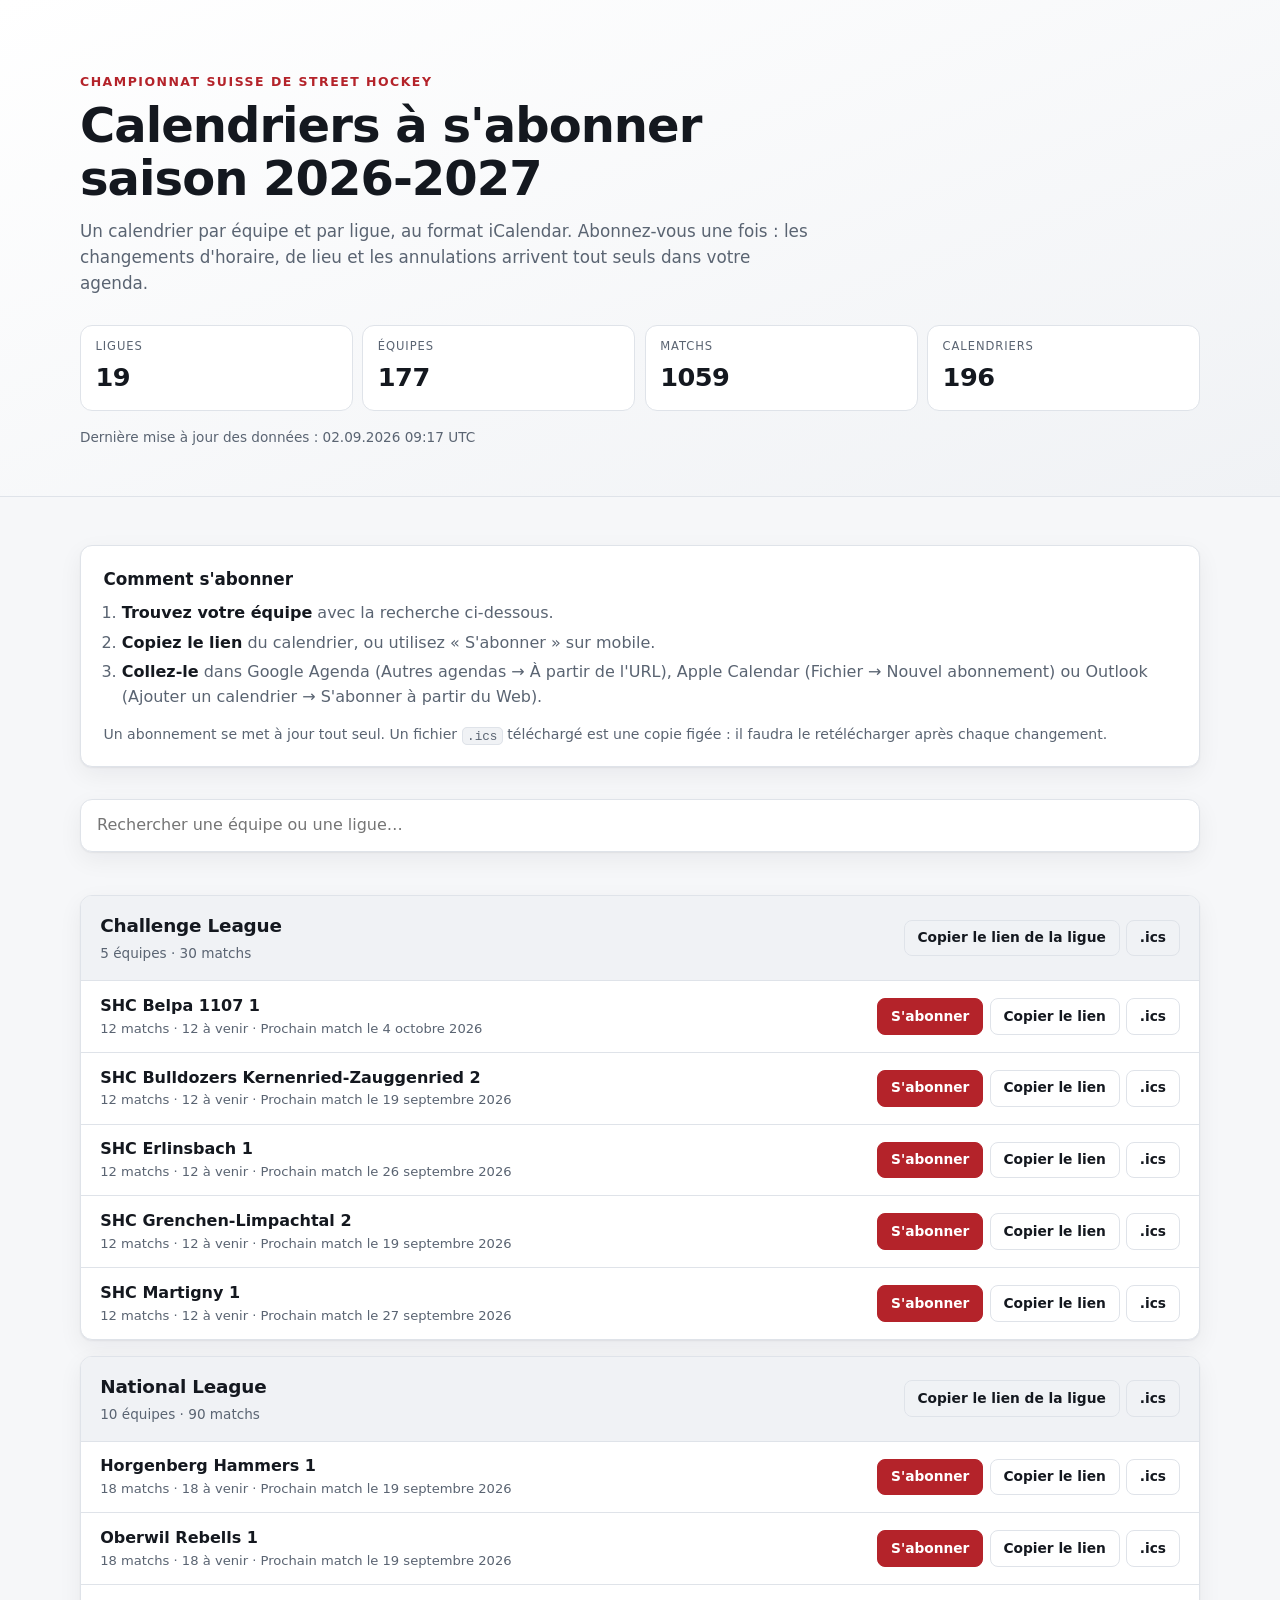
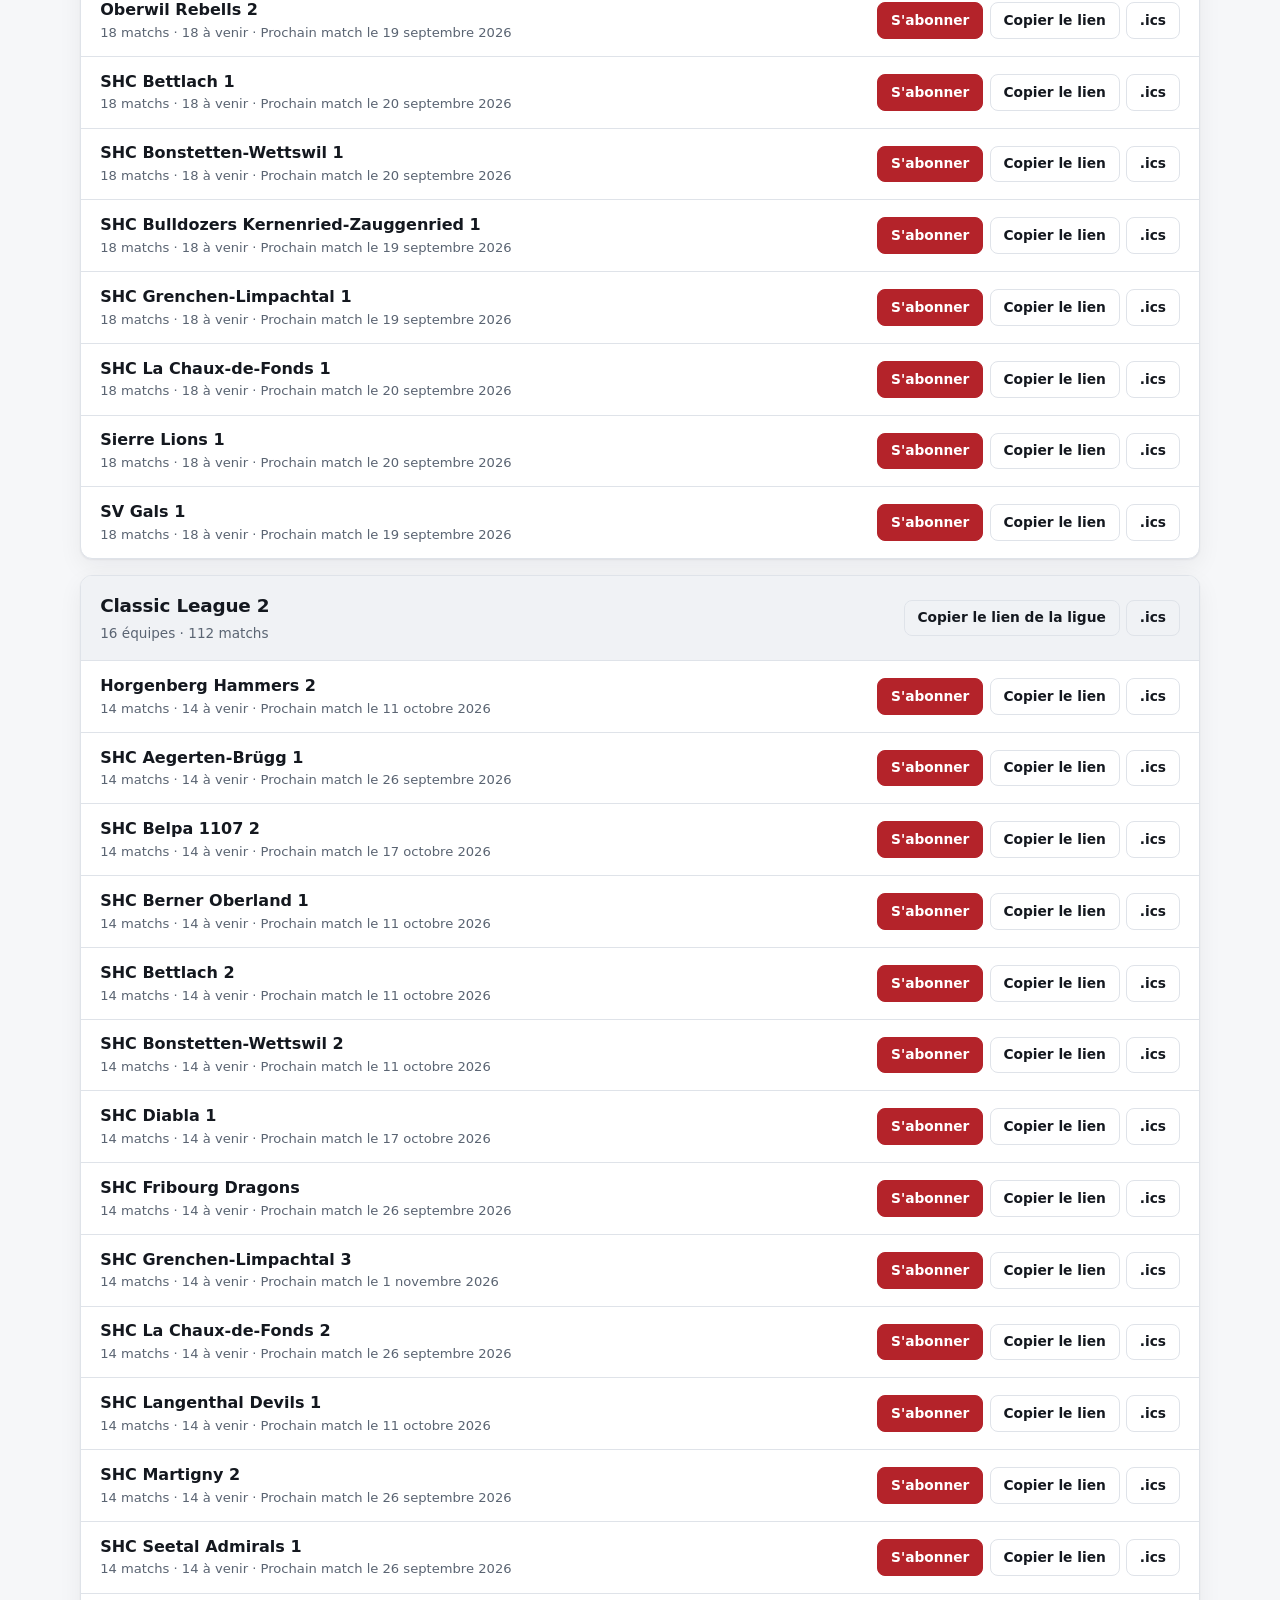
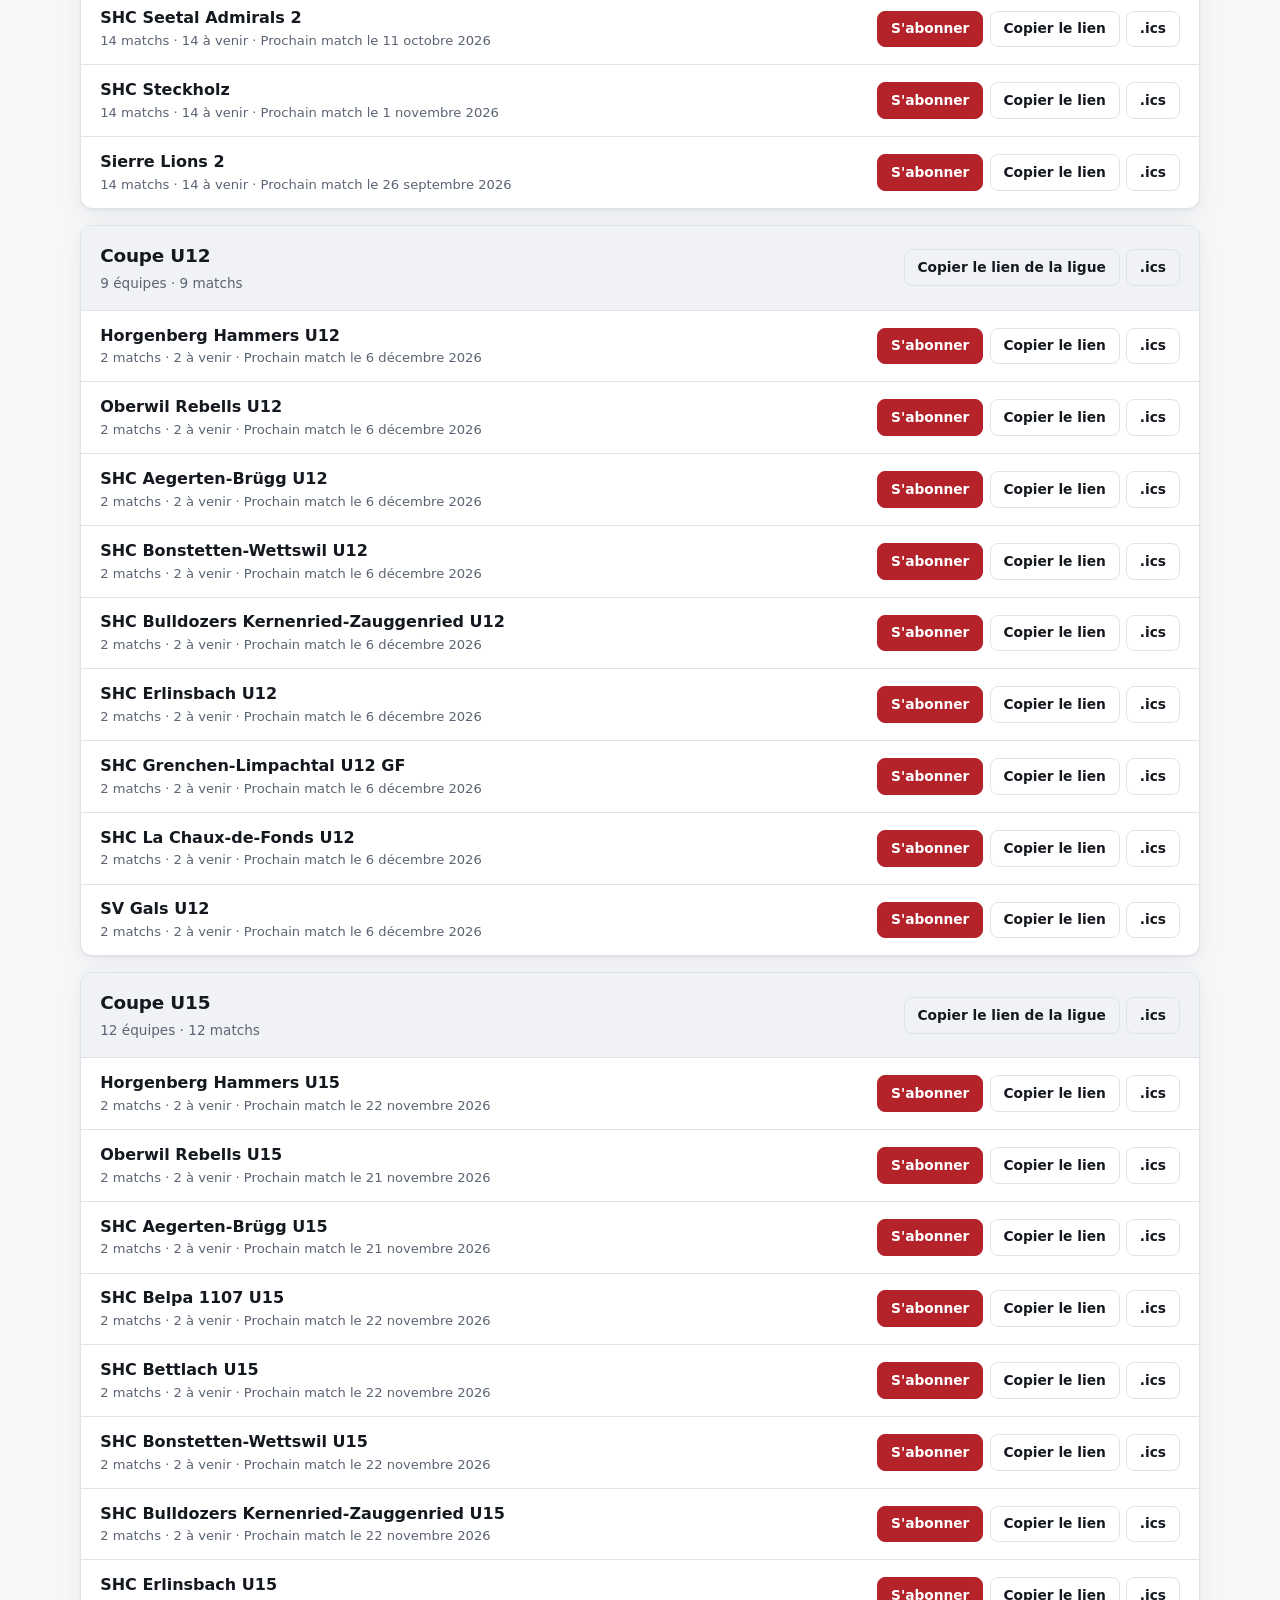
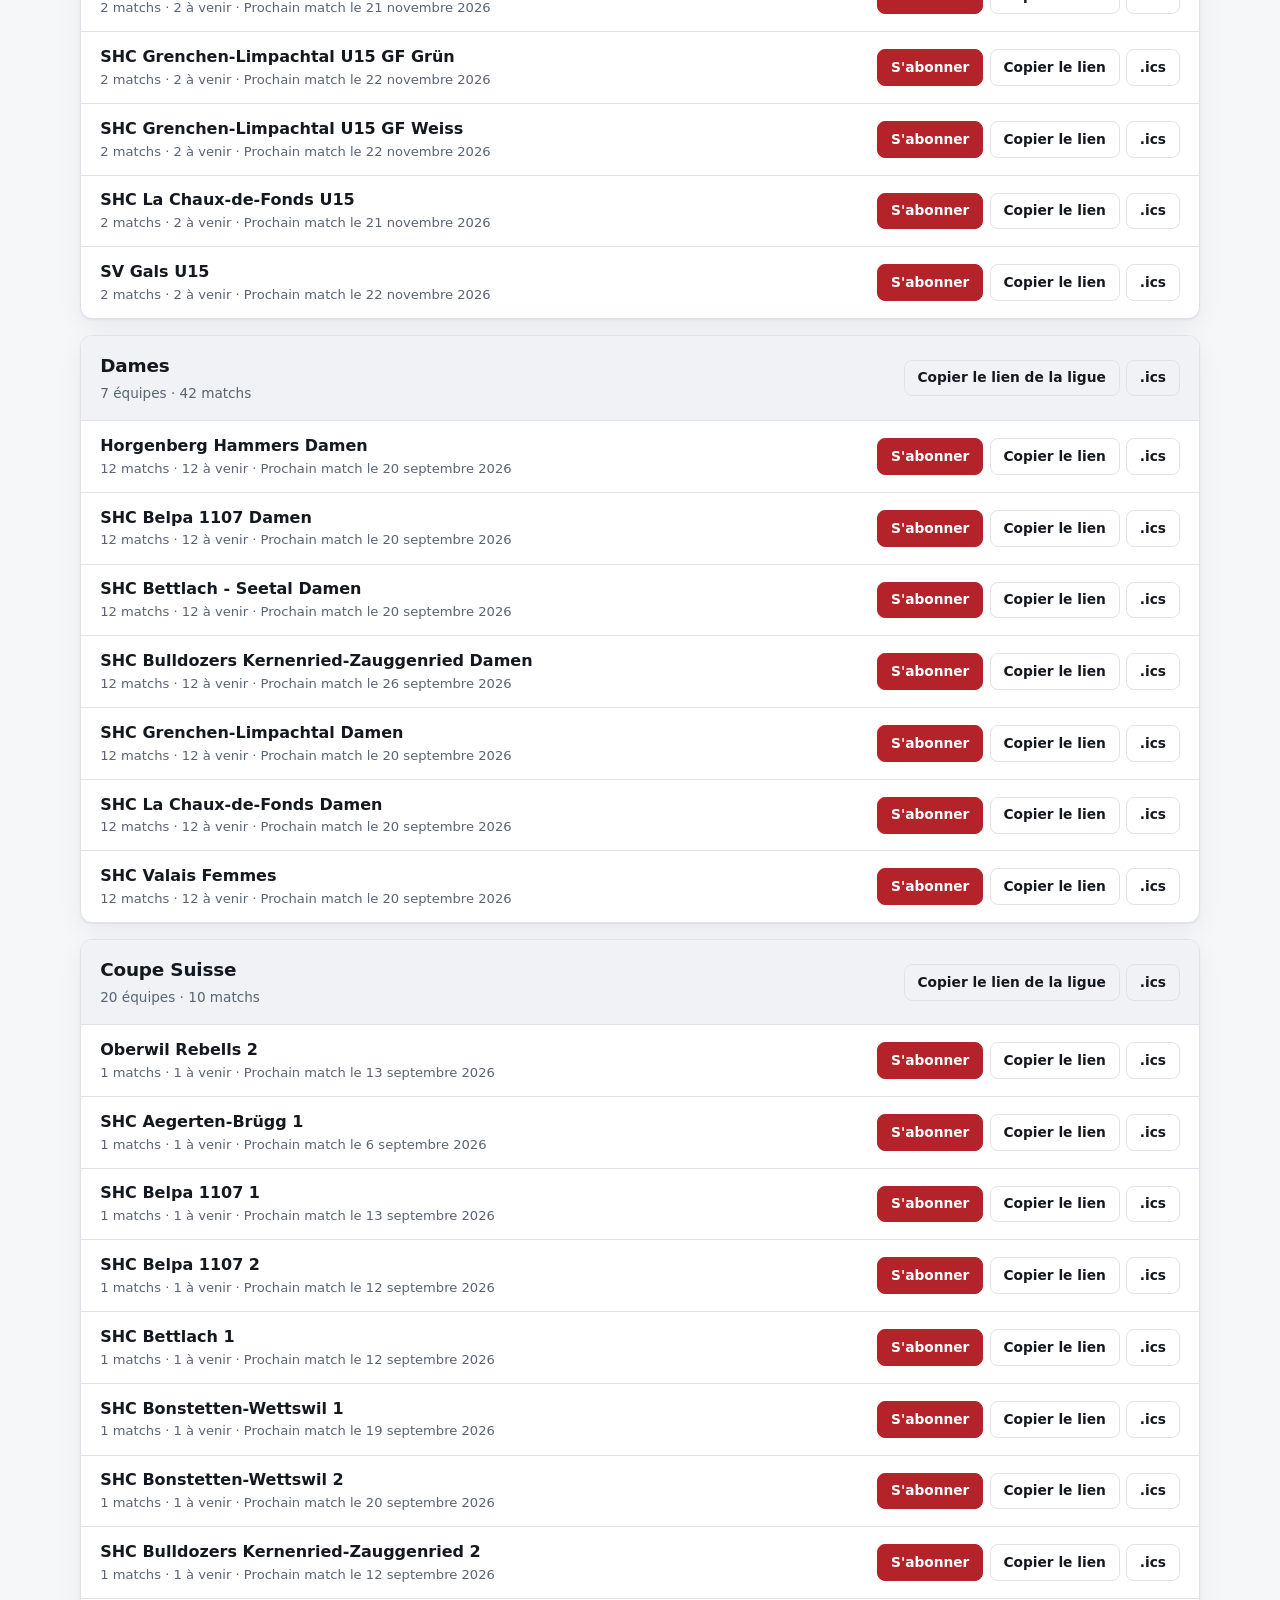
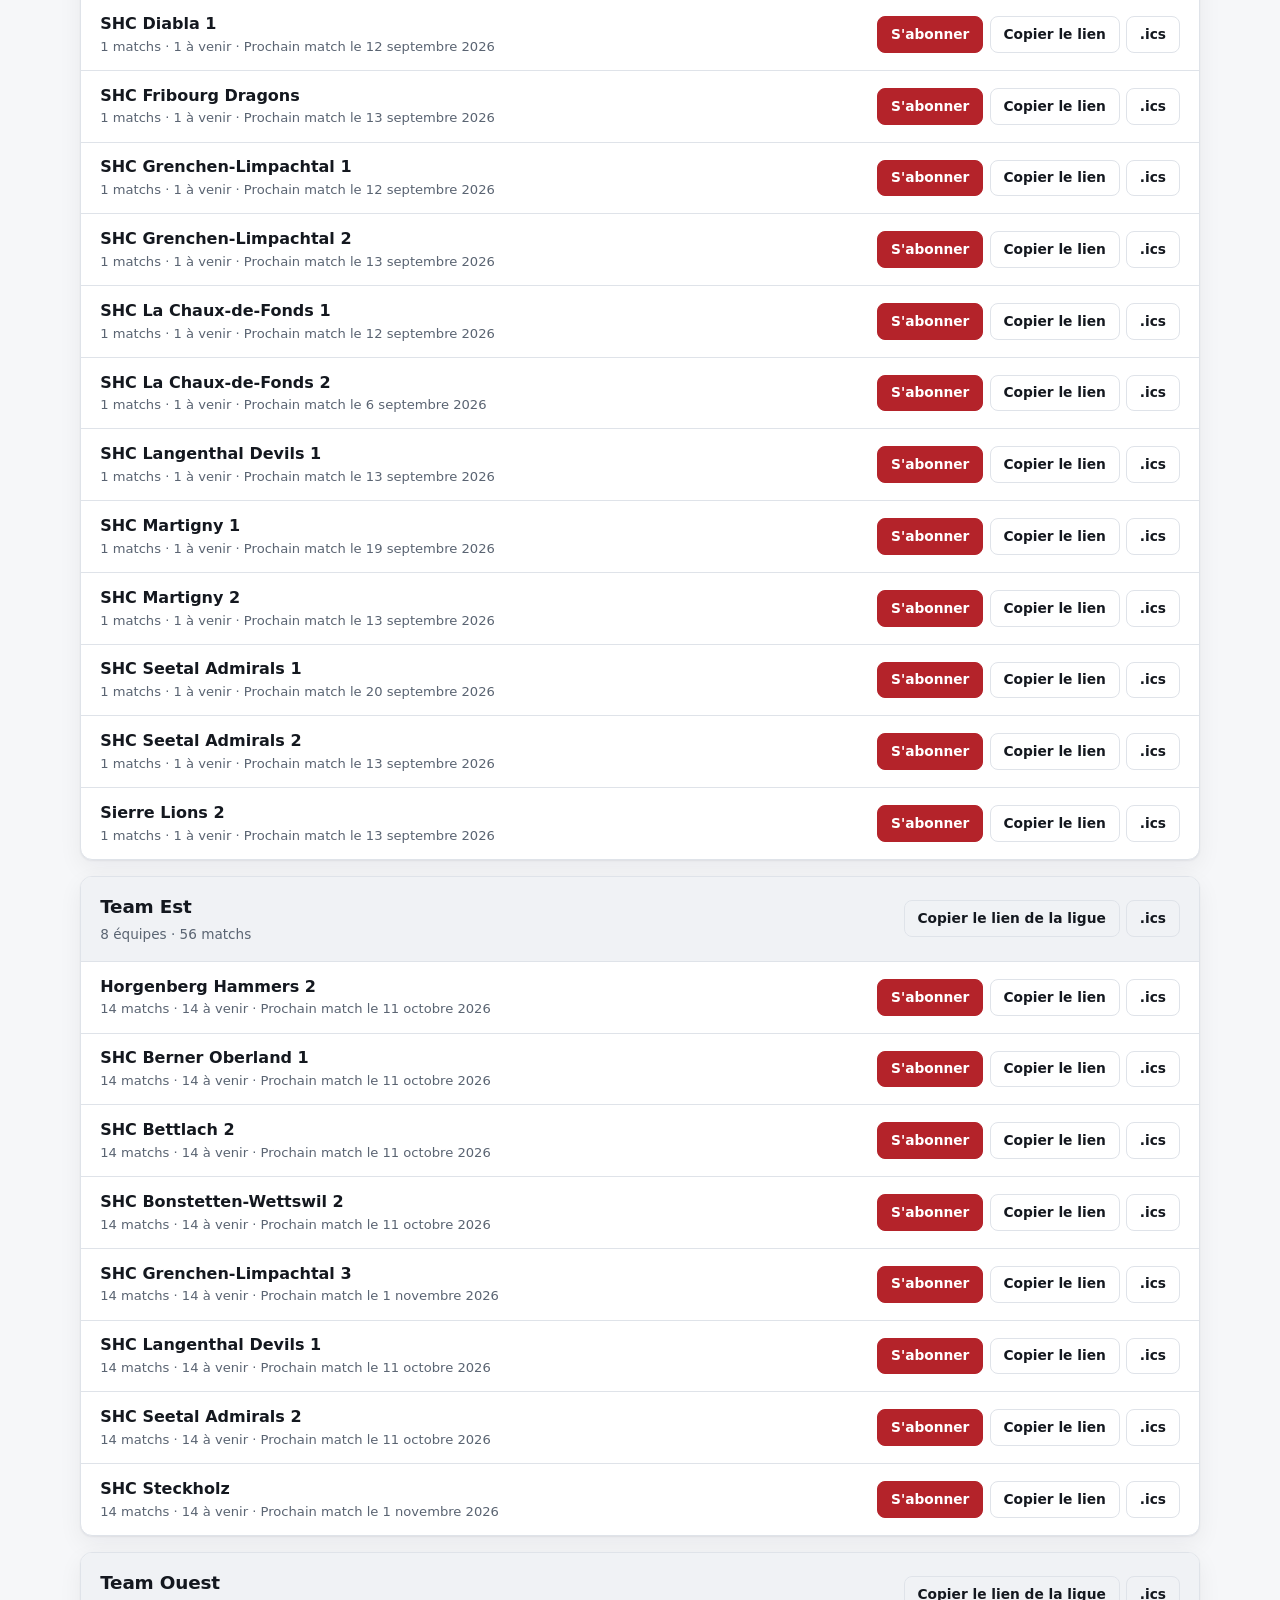
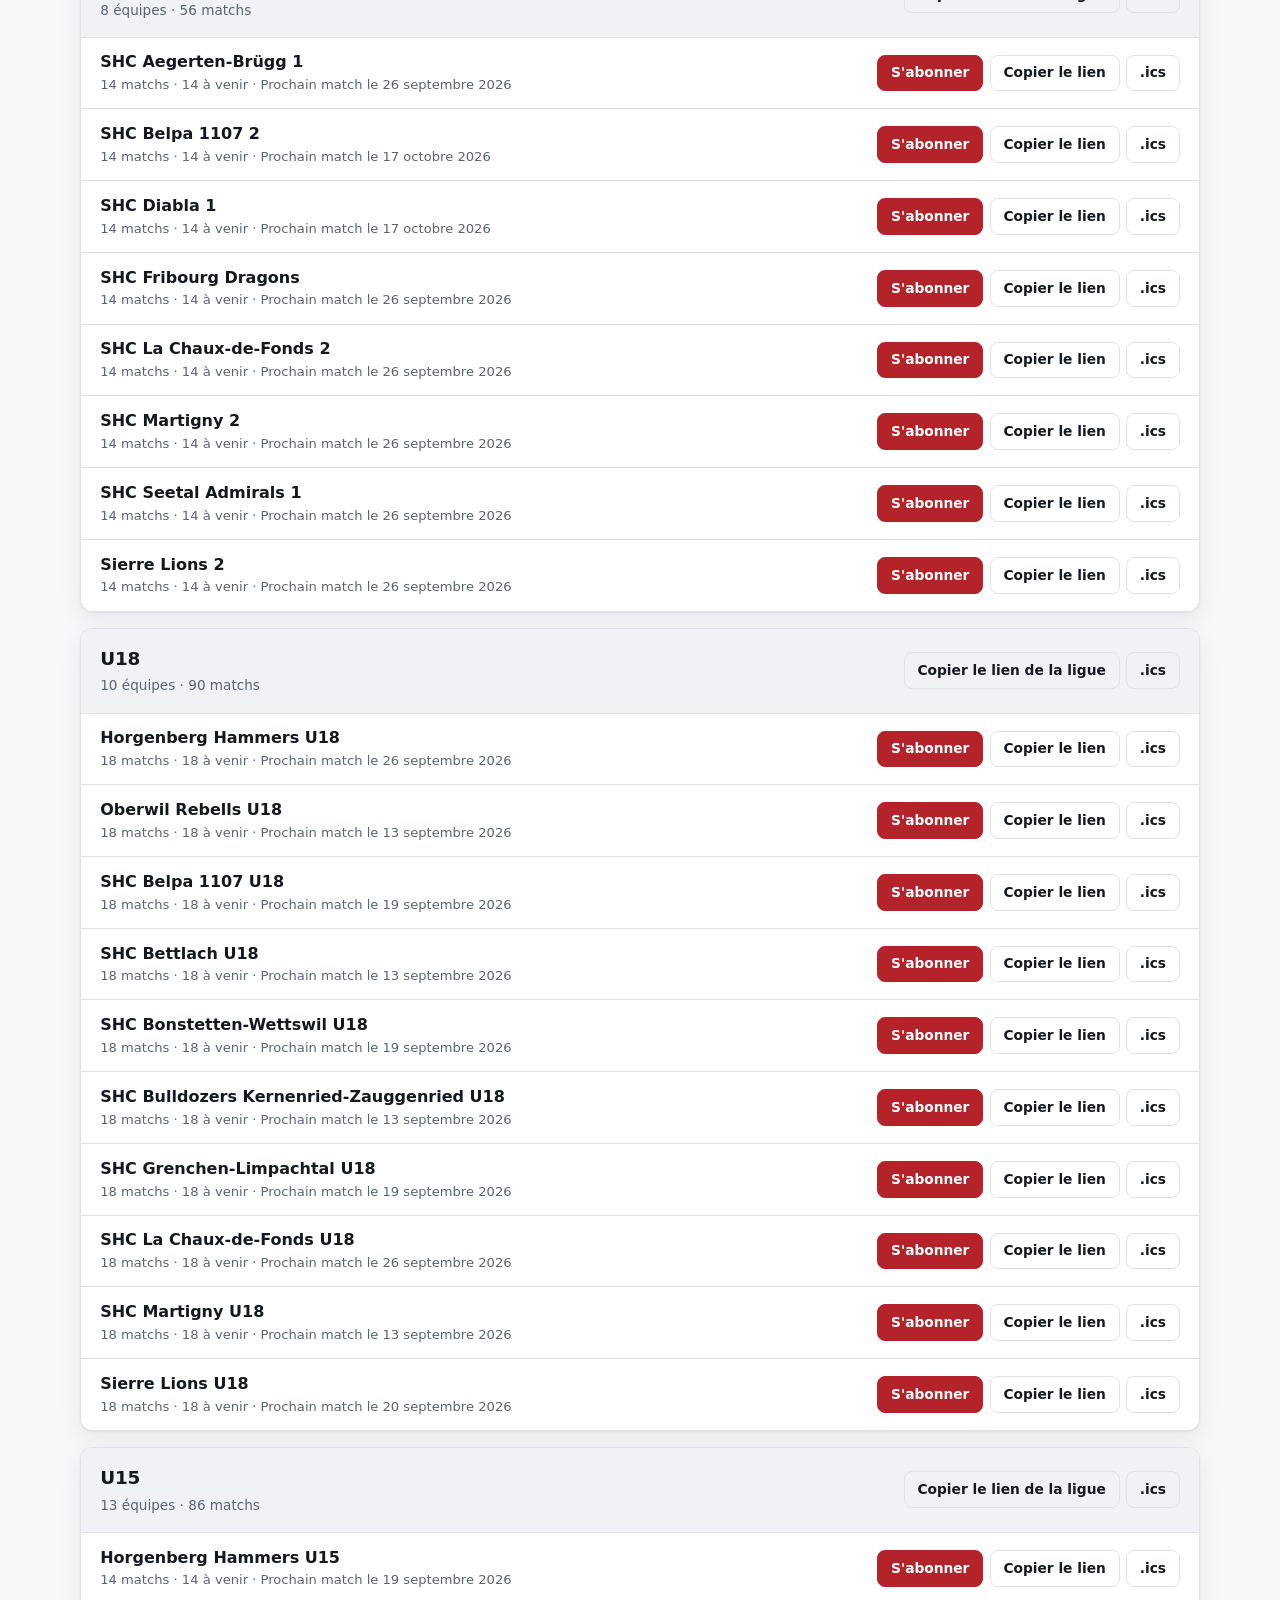
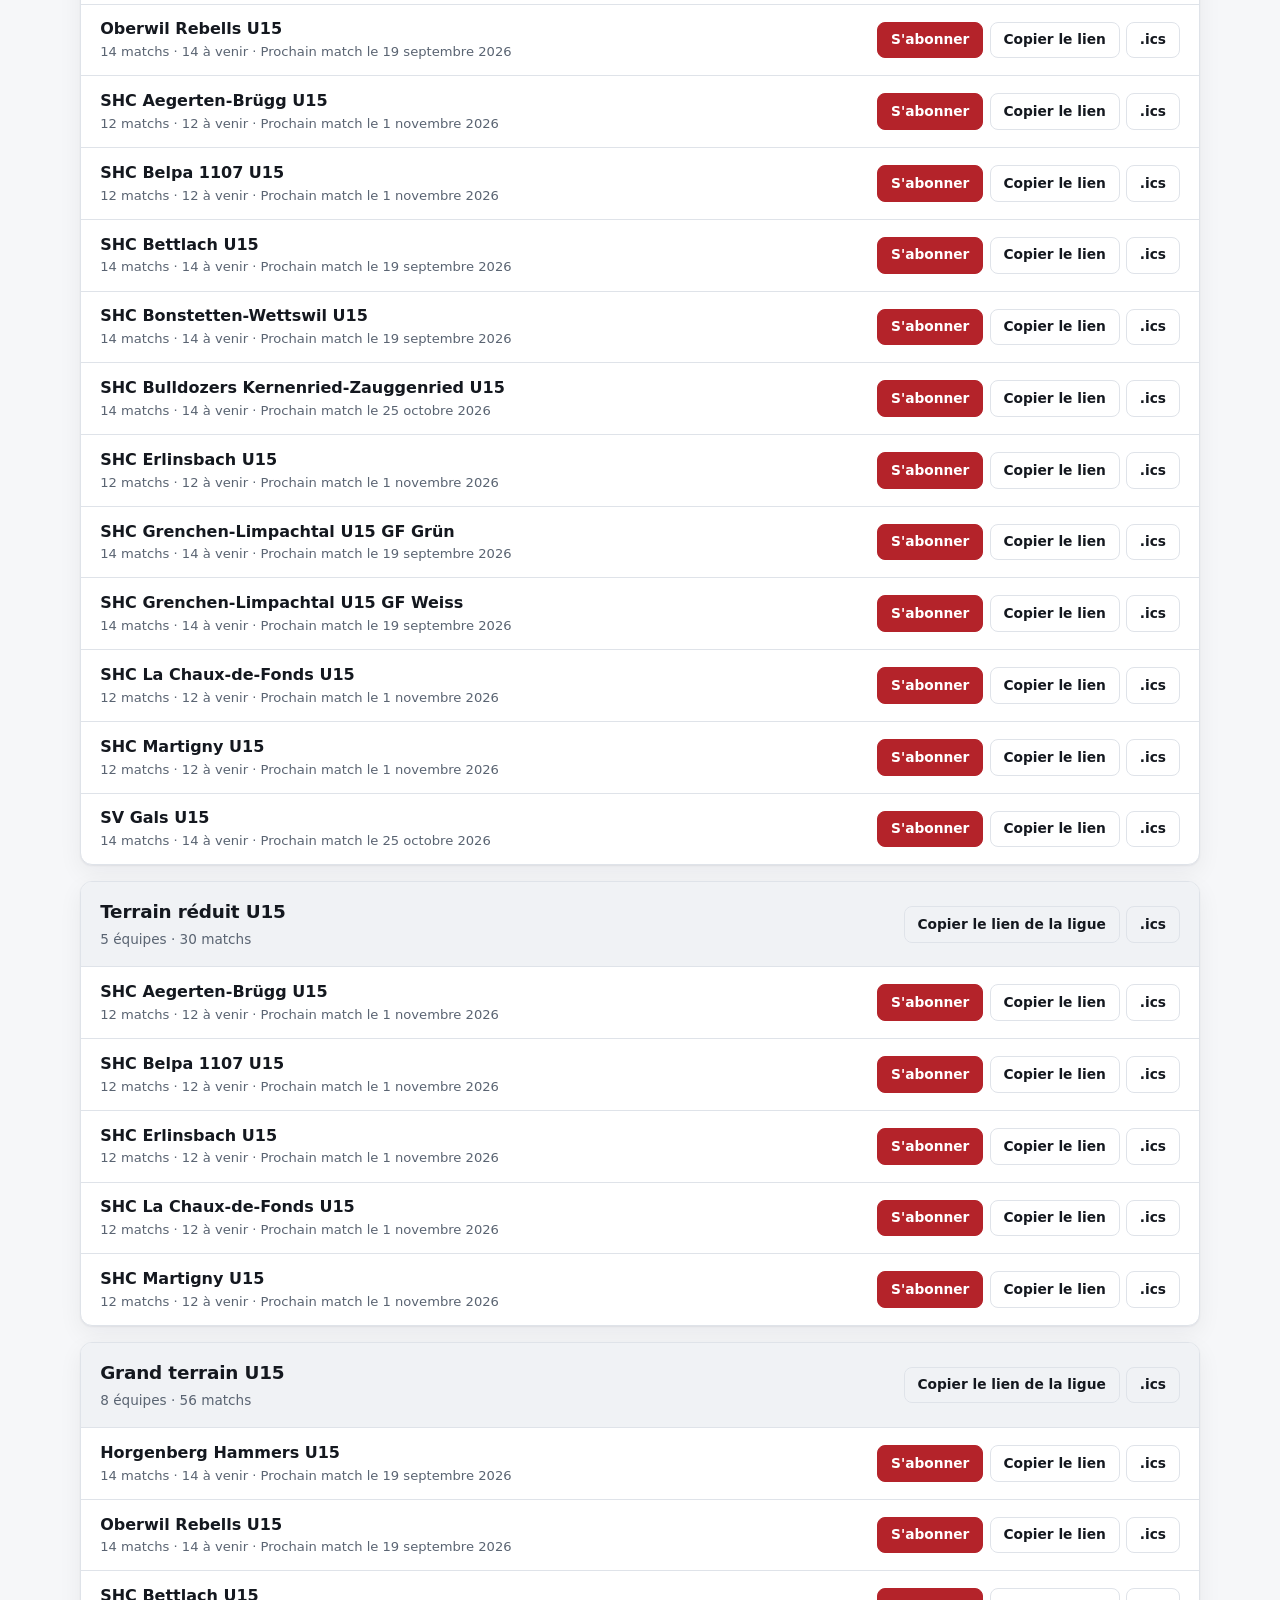
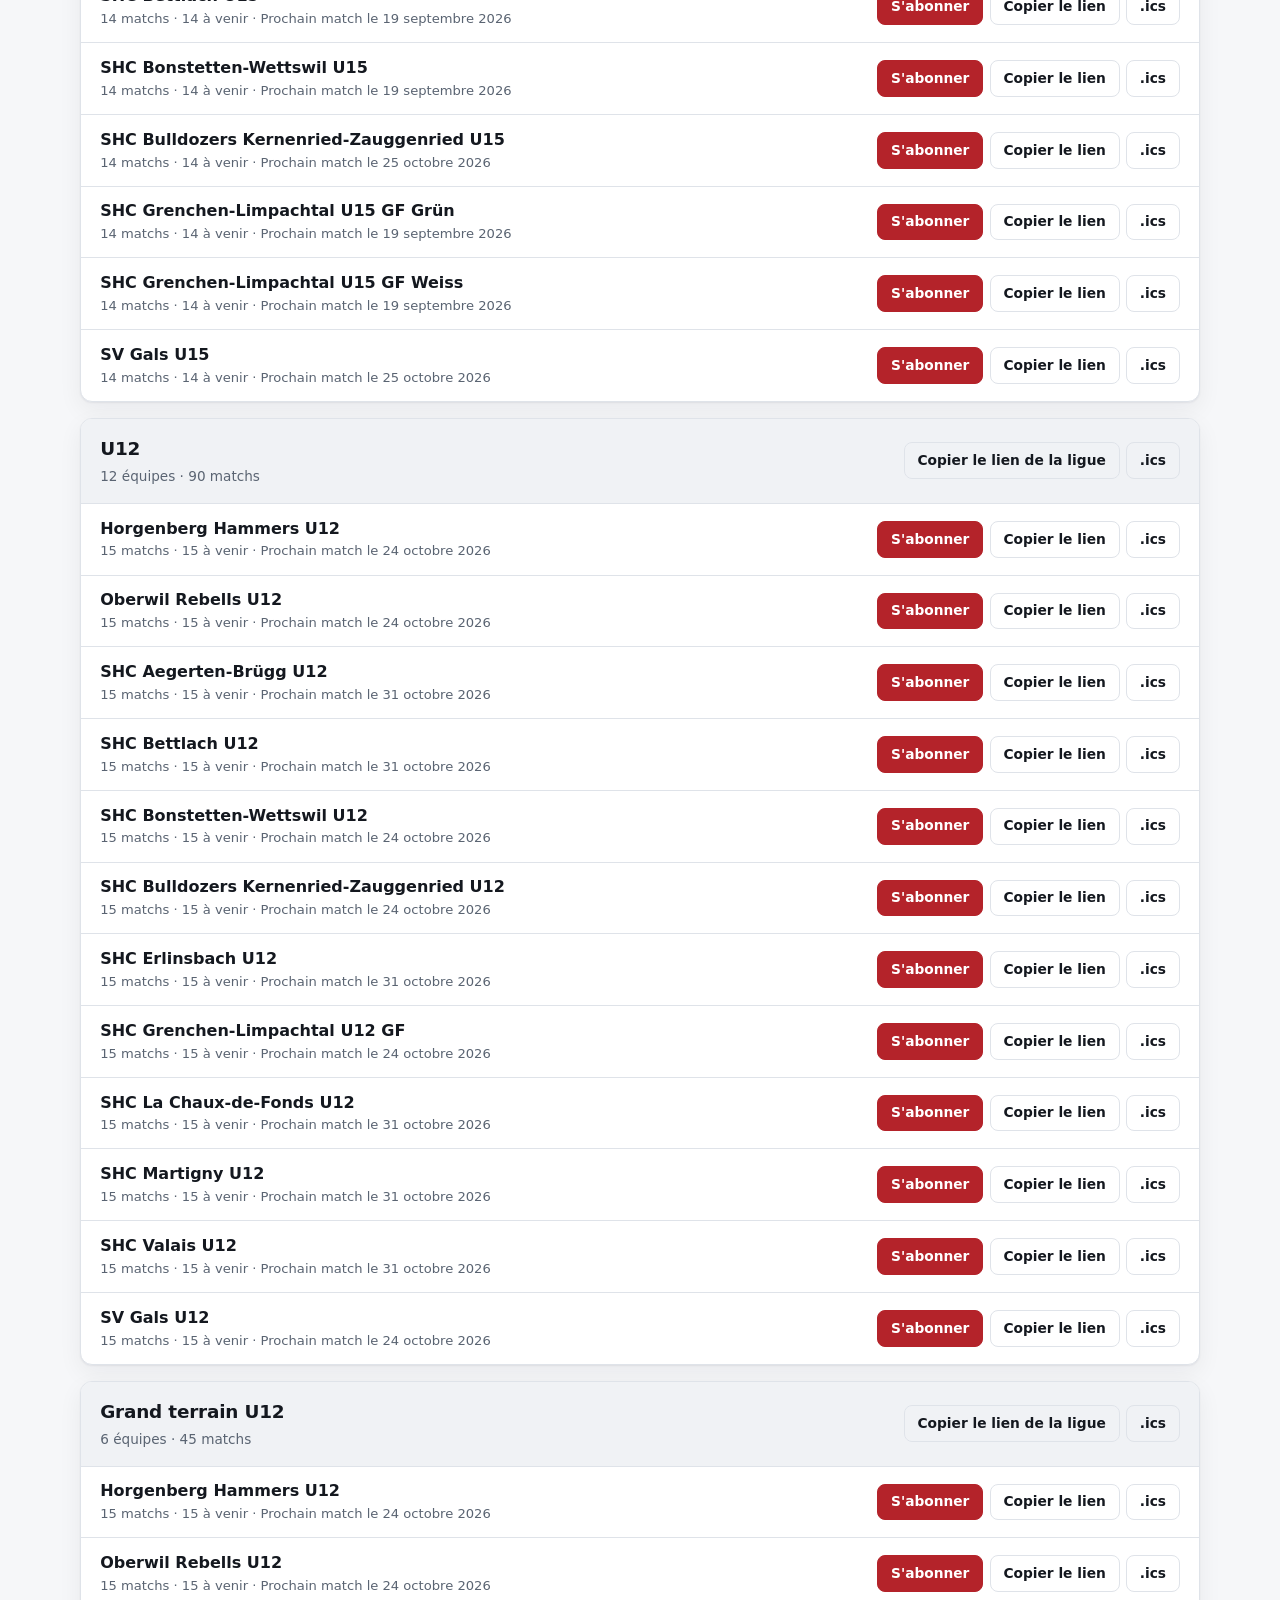
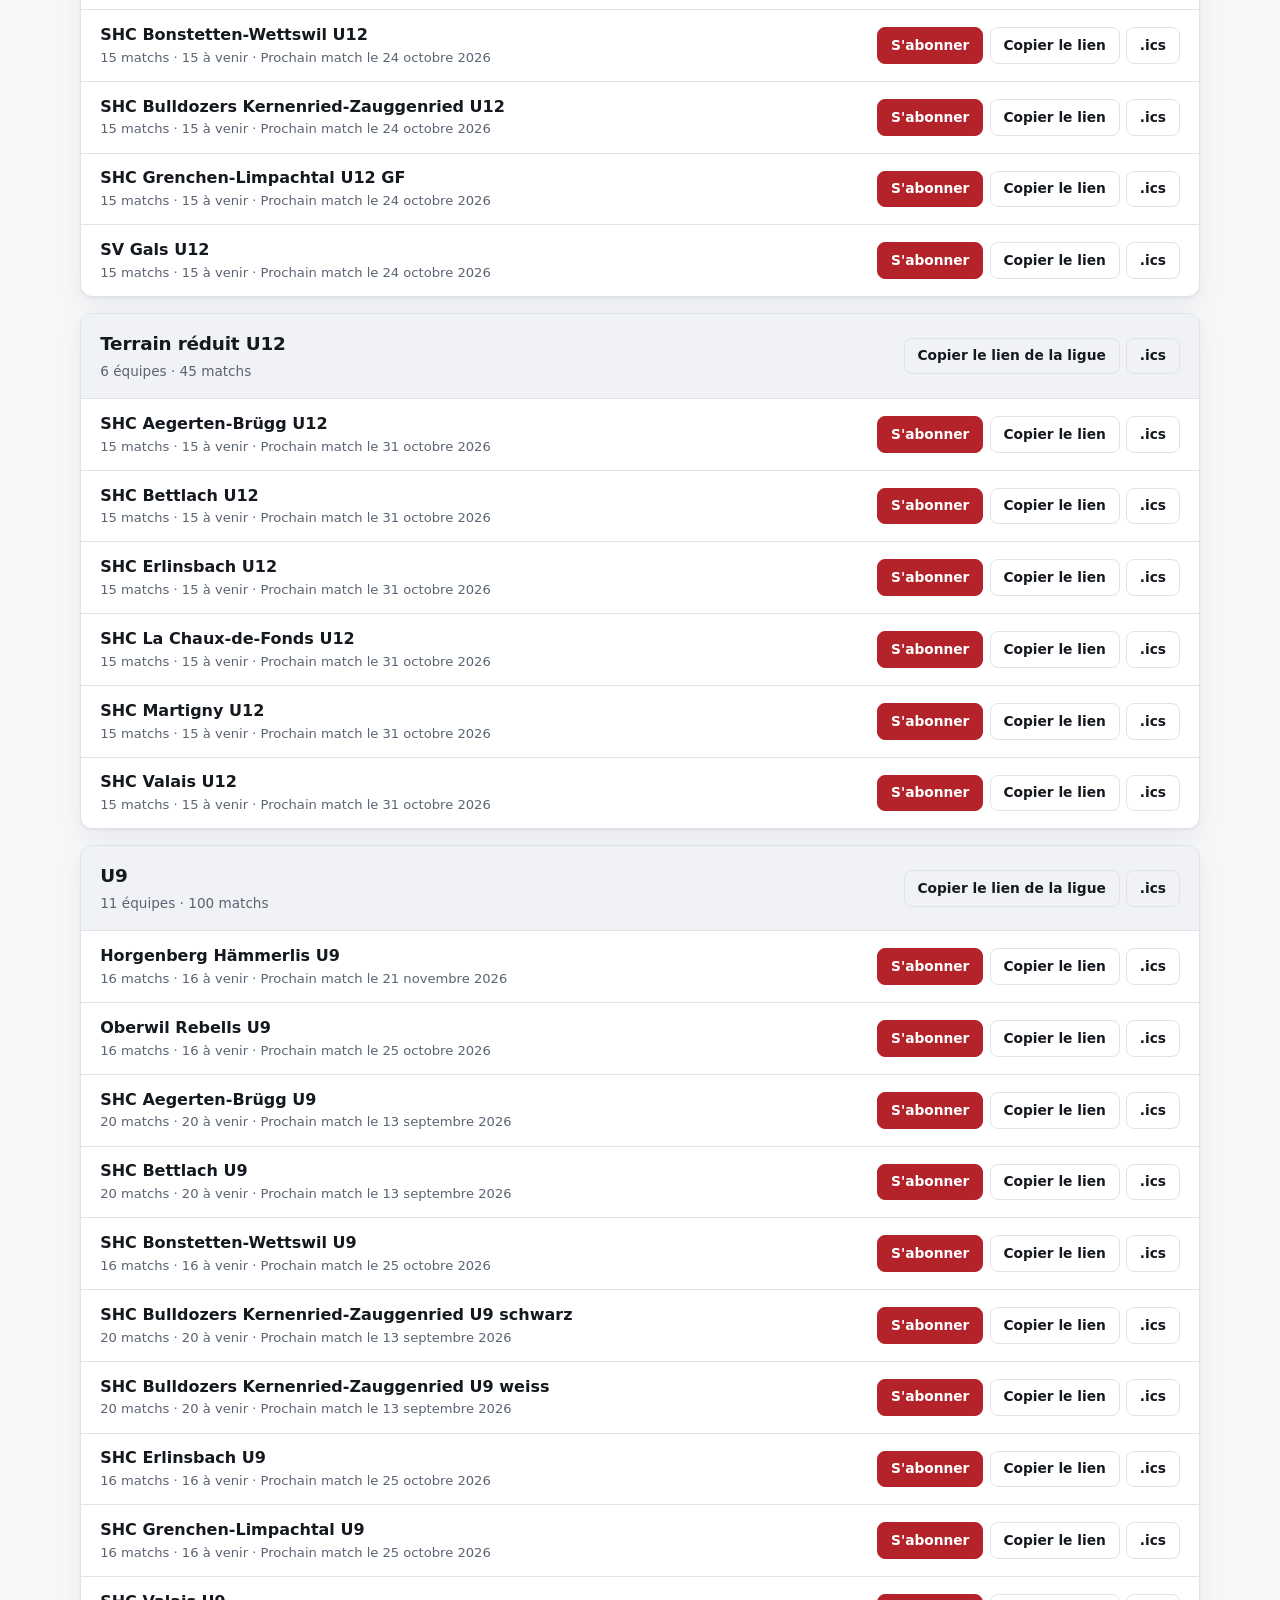
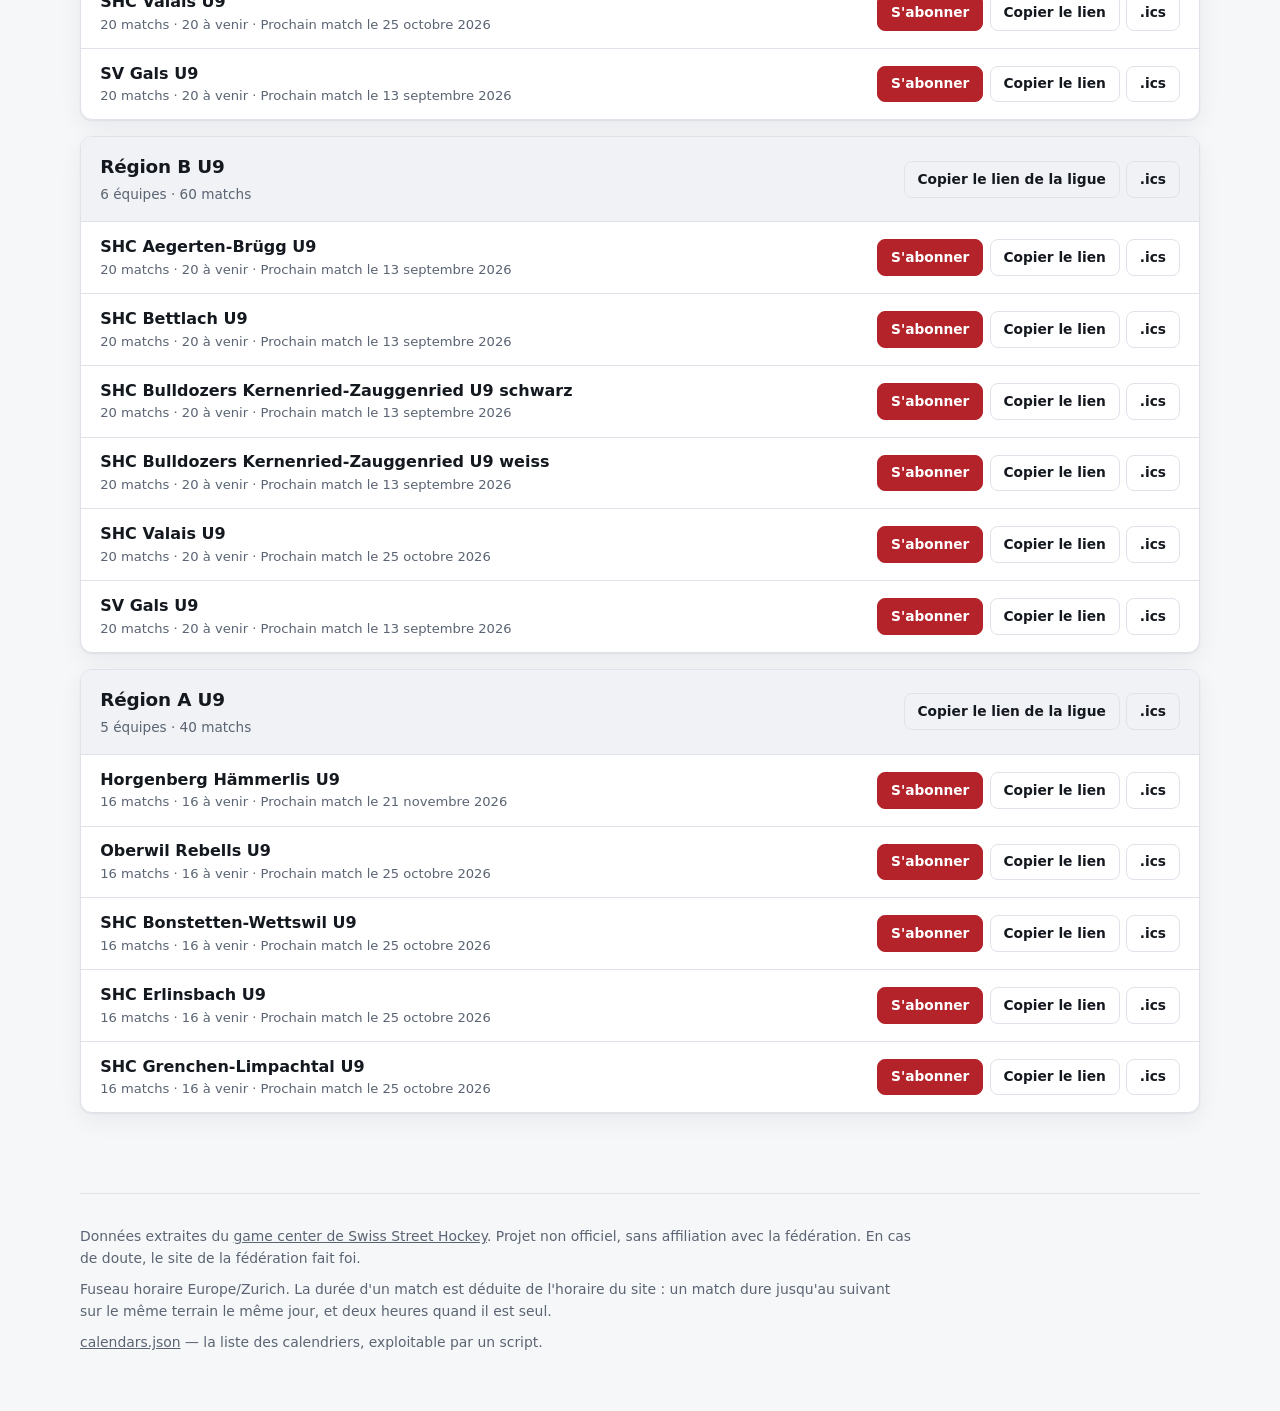
==== docs/index.html @ 4e527b20 "Refresh calendars from the game center" ====
<!doctype html>
<html lang="fr">
<head>
<meta charset="utf-8">
<meta name="viewport" content="width=device-width, initial-scale=1">
<title>Calendriers street hockey suisse 2026-2027</title>
<meta name="description" content="Calendriers .ics par équipe et par ligue du championnat suisse de street hockey, saison 2026-2027.">
<link rel="stylesheet" href="assets/style.css">
<link rel="icon" href="data:image/svg+xml,<svg xmlns='http://www.w3.org/2000/svg' viewBox='0 0 32 32'><text y='26' font-size='26'>🏒</text></svg>">
</head>
<body>
<a class="skip" href="#leagues">Aller aux calendriers</a>

<header class="hero">
  <div class="wrap">
    <p class="kicker">Championnat suisse de street hockey</p>
    <h1>Calendriers à s'abonner<br>saison 2026-2027</h1>
    <p class="lede">
      Un calendrier par équipe et par ligue, au format iCalendar. Abonnez-vous une
      fois : les changements d'horaire, de lieu et les annulations arrivent tout
      seuls dans votre agenda.
    </p>
    <dl class="stats">
      <div><dt>Ligues</dt><dd>19</dd></div>
      <div><dt>Équipes</dt><dd>177</dd></div>
      <div><dt>Matchs</dt><dd>1059</dd></div>
      <div><dt>Calendriers</dt><dd>196</dd></div>
    </dl>
    <p class="updated">Dernière mise à jour des données : 02.09.2026 09:17 UTC</p>
  </div>
</header>

<main class="wrap">
  <section class="howto" aria-labelledby="howto-title">
    <h2 id="howto-title">Comment s'abonner</h2>
    <ol>
      <li><strong>Trouvez votre équipe</strong> avec la recherche ci-dessous.</li>
      <li><strong>Copiez le lien</strong> du calendrier, ou utilisez « S'abonner » sur mobile.</li>
      <li><strong>Collez-le</strong> dans Google Agenda (Autres agendas → À partir de l'URL),
        Apple Calendar (Fichier → Nouvel abonnement) ou Outlook (Ajouter un calendrier → S'abonner à partir du Web).</li>
    </ol>
    <p class="note">
      Un abonnement se met à jour tout seul. Un fichier <code>.ics</code> téléchargé
      est une copie figée : il faudra le retélécharger après chaque changement.
    </p>
  </section>

  <div class="searchbar">
    <label class="visually-hidden" for="search">Rechercher une équipe ou une ligue</label>
    <input id="search" type="search" autocomplete="off" placeholder="Rechercher une équipe ou une ligue…">
    <p class="searchbar__count" id="search-count" role="status"></p>
  </div>

  <div id="leagues">
      <section class="league" data-search="challenge league" id="challenge-league">
        <header class="league__head">
          <div>
            <h2>Challenge League</h2>
            <p class="league__meta">5 équipes · 30 matchs</p>
          </div>
          <div class="calendar-actions" data-path="calendars/challenge-league/all-teams.ics">
            <button type="button" class="btn btn--ghost" data-action="copy">Copier le lien de la ligue</button>
            <a class="btn btn--ghost" href="calendars/challenge-league/all-teams.ics" download>.ics</a>
          </div>
        </header>
        <ul class="teams">
          <li class="team" data-search="shc belpa 1107 1 challenge league">
            <div class="team__info">
              <span class="team__name">SHC Belpa 1107 1</span>
              <span class="team__meta">12 matchs · 12 à venir · Prochain match le 4 octobre 2026</span>
            </div>
            <div class="calendar-actions" data-path="calendars/challenge-league/shc-belpa-1107-1.ics">
              <button type="button" class="btn btn--primary" data-action="subscribe">S'abonner</button>
              <button type="button" class="btn" data-action="copy">Copier le lien</button>
              <a class="btn" href="calendars/challenge-league/shc-belpa-1107-1.ics" download>.ics</a>
            </div>
          </li>
          <li class="team" data-search="shc bulldozers kernenried-zauggenried 2 challenge league">
            <div class="team__info">
              <span class="team__name">SHC Bulldozers Kernenried-Zauggenried 2</span>
              <span class="team__meta">12 matchs · 12 à venir · Prochain match le 19 septembre 2026</span>
            </div>
            <div class="calendar-actions" data-path="calendars/challenge-league/shc-bulldozers-kernenried-zauggenried-2.ics">
              <button type="button" class="btn btn--primary" data-action="subscribe">S'abonner</button>
              <button type="button" class="btn" data-action="copy">Copier le lien</button>
              <a class="btn" href="calendars/challenge-league/shc-bulldozers-kernenried-zauggenried-2.ics" download>.ics</a>
            </div>
          </li>
          <li class="team" data-search="shc erlinsbach 1 challenge league">
            <div class="team__info">
              <span class="team__name">SHC Erlinsbach 1</span>
              <span class="team__meta">12 matchs · 12 à venir · Prochain match le 26 septembre 2026</span>
            </div>
            <div class="calendar-actions" data-path="calendars/challenge-league/shc-erlinsbach-1.ics">
              <button type="button" class="btn btn--primary" data-action="subscribe">S'abonner</button>
              <button type="button" class="btn" data-action="copy">Copier le lien</button>
              <a class="btn" href="calendars/challenge-league/shc-erlinsbach-1.ics" download>.ics</a>
            </div>
          </li>
          <li class="team" data-search="shc grenchen-limpachtal 2 challenge league">
            <div class="team__info">
              <span class="team__name">SHC Grenchen-Limpachtal 2</span>
              <span class="team__meta">12 matchs · 12 à venir · Prochain match le 19 septembre 2026</span>
            </div>
            <div class="calendar-actions" data-path="calendars/challenge-league/shc-grenchen-limpachtal-2.ics">
              <button type="button" class="btn btn--primary" data-action="subscribe">S'abonner</button>
              <button type="button" class="btn" data-action="copy">Copier le lien</button>
              <a class="btn" href="calendars/challenge-league/shc-grenchen-limpachtal-2.ics" download>.ics</a>
            </div>
          </li>
          <li class="team" data-search="shc martigny 1 challenge league">
            <div class="team__info">
              <span class="team__name">SHC Martigny 1</span>
              <span class="team__meta">12 matchs · 12 à venir · Prochain match le 27 septembre 2026</span>
            </div>
            <div class="calendar-actions" data-path="calendars/challenge-league/shc-martigny-1.ics">
              <button type="button" class="btn btn--primary" data-action="subscribe">S'abonner</button>
              <button type="button" class="btn" data-action="copy">Copier le lien</button>
              <a class="btn" href="calendars/challenge-league/shc-martigny-1.ics" download>.ics</a>
            </div>
          </li>
        </ul>
      </section>
      <section class="league" data-search="national league" id="national-league">
        <header class="league__head">
          <div>
            <h2>National League</h2>
            <p class="league__meta">10 équipes · 90 matchs</p>
          </div>
          <div class="calendar-actions" data-path="calendars/national-league/all-teams.ics">
            <button type="button" class="btn btn--ghost" data-action="copy">Copier le lien de la ligue</button>
            <a class="btn btn--ghost" href="calendars/national-league/all-teams.ics" download>.ics</a>
          </div>
        </header>
        <ul class="teams">
          <li class="team" data-search="horgenberg hammers 1 national league">
            <div class="team__info">
              <span class="team__name">Horgenberg Hammers 1</span>
              <span class="team__meta">18 matchs · 18 à venir · Prochain match le 19 septembre 2026</span>
            </div>
            <div class="calendar-actions" data-path="calendars/national-league/horgenberg-hammers-1.ics">
              <button type="button" class="btn btn--primary" data-action="subscribe">S'abonner</button>
              <button type="button" class="btn" data-action="copy">Copier le lien</button>
              <a class="btn" href="calendars/national-league/horgenberg-hammers-1.ics" download>.ics</a>
            </div>
          </li>
          <li class="team" data-search="oberwil rebells 1 national league">
            <div class="team__info">
              <span class="team__name">Oberwil Rebells 1</span>
              <span class="team__meta">18 matchs · 18 à venir · Prochain match le 19 septembre 2026</span>
            </div>
            <div class="calendar-actions" data-path="calendars/national-league/oberwil-rebells-1.ics">
              <button type="button" class="btn btn--primary" data-action="subscribe">S'abonner</button>
              <button type="button" class="btn" data-action="copy">Copier le lien</button>
              <a class="btn" href="calendars/national-league/oberwil-rebells-1.ics" download>.ics</a>
            </div>
          </li>
          <li class="team" data-search="oberwil rebells 2 national league">
            <div class="team__info">
              <span class="team__name">Oberwil Rebells 2</span>
              <span class="team__meta">18 matchs · 18 à venir · Prochain match le 19 septembre 2026</span>
            </div>
            <div class="calendar-actions" data-path="calendars/national-league/oberwil-rebells-2.ics">
              <button type="button" class="btn btn--primary" data-action="subscribe">S'abonner</button>
              <button type="button" class="btn" data-action="copy">Copier le lien</button>
              <a class="btn" href="calendars/national-league/oberwil-rebells-2.ics" download>.ics</a>
            </div>
          </li>
          <li class="team" data-search="shc bettlach 1 national league">
            <div class="team__info">
              <span class="team__name">SHC Bettlach 1</span>
              <span class="team__meta">18 matchs · 18 à venir · Prochain match le 20 septembre 2026</span>
            </div>
            <div class="calendar-actions" data-path="calendars/national-league/shc-bettlach-1.ics">
              <button type="button" class="btn btn--primary" data-action="subscribe">S'abonner</button>
              <button type="button" class="btn" data-action="copy">Copier le lien</button>
              <a class="btn" href="calendars/national-league/shc-bettlach-1.ics" download>.ics</a>
            </div>
          </li>
          <li class="team" data-search="shc bonstetten-wettswil 1 national league">
            <div class="team__info">
              <span class="team__name">SHC Bonstetten-Wettswil 1</span>
              <span class="team__meta">18 matchs · 18 à venir · Prochain match le 20 septembre 2026</span>
            </div>
            <div class="calendar-actions" data-path="calendars/national-league/shc-bonstetten-wettswil-1.ics">
              <button type="button" class="btn btn--primary" data-action="subscribe">S'abonner</button>
              <button type="button" class="btn" data-action="copy">Copier le lien</button>
              <a class="btn" href="calendars/national-league/shc-bonstetten-wettswil-1.ics" download>.ics</a>
            </div>
          </li>
          <li class="team" data-search="shc bulldozers kernenried-zauggenried 1 national league">
            <div class="team__info">
              <span class="team__name">SHC Bulldozers Kernenried-Zauggenried 1</span>
              <span class="team__meta">18 matchs · 18 à venir · Prochain match le 19 septembre 2026</span>
            </div>
            <div class="calendar-actions" data-path="calendars/national-league/shc-bulldozers-kernenried-zauggenried-1.ics">
              <button type="button" class="btn btn--primary" data-action="subscribe">S'abonner</button>
              <button type="button" class="btn" data-action="copy">Copier le lien</button>
              <a class="btn" href="calendars/national-league/shc-bulldozers-kernenried-zauggenried-1.ics" download>.ics</a>
            </div>
          </li>
          <li class="team" data-search="shc grenchen-limpachtal 1 national league">
            <div class="team__info">
              <span class="team__name">SHC Grenchen-Limpachtal 1</span>
              <span class="team__meta">18 matchs · 18 à venir · Prochain match le 19 septembre 2026</span>
            </div>
            <div class="calendar-actions" data-path="calendars/national-league/shc-grenchen-limpachtal-1.ics">
              <button type="button" class="btn btn--primary" data-action="subscribe">S'abonner</button>
              <button type="button" class="btn" data-action="copy">Copier le lien</button>
              <a class="btn" href="calendars/national-league/shc-grenchen-limpachtal-1.ics" download>.ics</a>
            </div>
          </li>
          <li class="team" data-search="shc la chaux-de-fonds 1 national league">
            <div class="team__info">
              <span class="team__name">SHC La Chaux-de-Fonds 1</span>
              <span class="team__meta">18 matchs · 18 à venir · Prochain match le 20 septembre 2026</span>
            </div>
            <div class="calendar-actions" data-path="calendars/national-league/shc-la-chaux-de-fonds-1.ics">
              <button type="button" class="btn btn--primary" data-action="subscribe">S'abonner</button>
              <button type="button" class="btn" data-action="copy">Copier le lien</button>
              <a class="btn" href="calendars/national-league/shc-la-chaux-de-fonds-1.ics" download>.ics</a>
            </div>
          </li>
          <li class="team" data-search="sierre lions 1 national league">
            <div class="team__info">
              <span class="team__name">Sierre Lions 1</span>
              <span class="team__meta">18 matchs · 18 à venir · Prochain match le 20 septembre 2026</span>
            </div>
            <div class="calendar-actions" data-path="calendars/national-league/sierre-lions-1.ics">
              <button type="button" class="btn btn--primary" data-action="subscribe">S'abonner</button>
              <button type="button" class="btn" data-action="copy">Copier le lien</button>
              <a class="btn" href="calendars/national-league/sierre-lions-1.ics" download>.ics</a>
            </div>
          </li>
          <li class="team" data-search="sv gals 1 national league">
            <div class="team__info">
              <span class="team__name">SV Gals 1</span>
              <span class="team__meta">18 matchs · 18 à venir · Prochain match le 19 septembre 2026</span>
            </div>
            <div class="calendar-actions" data-path="calendars/national-league/sv-gals-1.ics">
              <button type="button" class="btn btn--primary" data-action="subscribe">S'abonner</button>
              <button type="button" class="btn" data-action="copy">Copier le lien</button>
              <a class="btn" href="calendars/national-league/sv-gals-1.ics" download>.ics</a>
            </div>
          </li>
        </ul>
      </section>
      <section class="league" data-search="classic league 2" id="classic-league-2">
        <header class="league__head">
          <div>
            <h2>Classic League 2</h2>
            <p class="league__meta">16 équipes · 112 matchs</p>
          </div>
          <div class="calendar-actions" data-path="calendars/classic-league-2/all-teams.ics">
            <button type="button" class="btn btn--ghost" data-action="copy">Copier le lien de la ligue</button>
            <a class="btn btn--ghost" href="calendars/classic-league-2/all-teams.ics" download>.ics</a>
          </div>
        </header>
        <ul class="teams">
          <li class="team" data-search="horgenberg hammers 2 classic league 2">
            <div class="team__info">
              <span class="team__name">Horgenberg Hammers 2</span>
              <span class="team__meta">14 matchs · 14 à venir · Prochain match le 11 octobre 2026</span>
            </div>
            <div class="calendar-actions" data-path="calendars/classic-league-2/horgenberg-hammers-2.ics">
              <button type="button" class="btn btn--primary" data-action="subscribe">S'abonner</button>
              <button type="button" class="btn" data-action="copy">Copier le lien</button>
              <a class="btn" href="calendars/classic-league-2/horgenberg-hammers-2.ics" download>.ics</a>
            </div>
          </li>
          <li class="team" data-search="shc aegerten-brügg 1 classic league 2">
            <div class="team__info">
              <span class="team__name">SHC Aegerten-Brügg 1</span>
              <span class="team__meta">14 matchs · 14 à venir · Prochain match le 26 septembre 2026</span>
            </div>
            <div class="calendar-actions" data-path="calendars/classic-league-2/shc-aegerten-brugg-1.ics">
              <button type="button" class="btn btn--primary" data-action="subscribe">S'abonner</button>
              <button type="button" class="btn" data-action="copy">Copier le lien</button>
              <a class="btn" href="calendars/classic-league-2/shc-aegerten-brugg-1.ics" download>.ics</a>
            </div>
          </li>
          <li class="team" data-search="shc belpa 1107 2 classic league 2">
            <div class="team__info">
              <span class="team__name">SHC Belpa 1107 2</span>
              <span class="team__meta">14 matchs · 14 à venir · Prochain match le 17 octobre 2026</span>
            </div>
            <div class="calendar-actions" data-path="calendars/classic-league-2/shc-belpa-1107-2.ics">
              <button type="button" class="btn btn--primary" data-action="subscribe">S'abonner</button>
              <button type="button" class="btn" data-action="copy">Copier le lien</button>
              <a class="btn" href="calendars/classic-league-2/shc-belpa-1107-2.ics" download>.ics</a>
            </div>
          </li>
          <li class="team" data-search="shc berner oberland 1 classic league 2">
            <div class="team__info">
              <span class="team__name">SHC Berner Oberland 1</span>
              <span class="team__meta">14 matchs · 14 à venir · Prochain match le 11 octobre 2026</span>
            </div>
            <div class="calendar-actions" data-path="calendars/classic-league-2/shc-berner-oberland-1.ics">
              <button type="button" class="btn btn--primary" data-action="subscribe">S'abonner</button>
              <button type="button" class="btn" data-action="copy">Copier le lien</button>
              <a class="btn" href="calendars/classic-league-2/shc-berner-oberland-1.ics" download>.ics</a>
            </div>
          </li>
          <li class="team" data-search="shc bettlach 2 classic league 2">
            <div class="team__info">
              <span class="team__name">SHC Bettlach 2</span>
              <span class="team__meta">14 matchs · 14 à venir · Prochain match le 11 octobre 2026</span>
            </div>
            <div class="calendar-actions" data-path="calendars/classic-league-2/shc-bettlach-2.ics">
              <button type="button" class="btn btn--primary" data-action="subscribe">S'abonner</button>
              <button type="button" class="btn" data-action="copy">Copier le lien</button>
              <a class="btn" href="calendars/classic-league-2/shc-bettlach-2.ics" download>.ics</a>
            </div>
          </li>
          <li class="team" data-search="shc bonstetten-wettswil 2 classic league 2">
            <div class="team__info">
              <span class="team__name">SHC Bonstetten-Wettswil 2</span>
              <span class="team__meta">14 matchs · 14 à venir · Prochain match le 11 octobre 2026</span>
            </div>
            <div class="calendar-actions" data-path="calendars/classic-league-2/shc-bonstetten-wettswil-2.ics">
              <button type="button" class="btn btn--primary" data-action="subscribe">S'abonner</button>
              <button type="button" class="btn" data-action="copy">Copier le lien</button>
              <a class="btn" href="calendars/classic-league-2/shc-bonstetten-wettswil-2.ics" download>.ics</a>
            </div>
          </li>
          <li class="team" data-search="shc diabla 1 classic league 2">
            <div class="team__info">
              <span class="team__name">SHC Diabla 1</span>
              <span class="team__meta">14 matchs · 14 à venir · Prochain match le 17 octobre 2026</span>
            </div>
            <div class="calendar-actions" data-path="calendars/classic-league-2/shc-diabla-1.ics">
              <button type="button" class="btn btn--primary" data-action="subscribe">S'abonner</button>
              <button type="button" class="btn" data-action="copy">Copier le lien</button>
              <a class="btn" href="calendars/classic-league-2/shc-diabla-1.ics" download>.ics</a>
            </div>
          </li>
          <li class="team" data-search="shc fribourg dragons classic league 2">
            <div class="team__info">
              <span class="team__name">SHC Fribourg Dragons</span>
              <span class="team__meta">14 matchs · 14 à venir · Prochain match le 26 septembre 2026</span>
            </div>
            <div class="calendar-actions" data-path="calendars/classic-league-2/shc-fribourg-dragons.ics">
              <button type="button" class="btn btn--primary" data-action="subscribe">S'abonner</button>
              <button type="button" class="btn" data-action="copy">Copier le lien</button>
              <a class="btn" href="calendars/classic-league-2/shc-fribourg-dragons.ics" download>.ics</a>
            </div>
          </li>
          <li class="team" data-search="shc grenchen-limpachtal 3 classic league 2">
            <div class="team__info">
              <span class="team__name">SHC Grenchen-Limpachtal 3</span>
              <span class="team__meta">14 matchs · 14 à venir · Prochain match le 1 novembre 2026</span>
            </div>
            <div class="calendar-actions" data-path="calendars/classic-league-2/shc-grenchen-limpachtal-3.ics">
              <button type="button" class="btn btn--primary" data-action="subscribe">S'abonner</button>
              <button type="button" class="btn" data-action="copy">Copier le lien</button>
              <a class="btn" href="calendars/classic-league-2/shc-grenchen-limpachtal-3.ics" download>.ics</a>
            </div>
          </li>
          <li class="team" data-search="shc la chaux-de-fonds 2 classic league 2">
            <div class="team__info">
              <span class="team__name">SHC La Chaux-de-Fonds 2</span>
              <span class="team__meta">14 matchs · 14 à venir · Prochain match le 26 septembre 2026</span>
            </div>
            <div class="calendar-actions" data-path="calendars/classic-league-2/shc-la-chaux-de-fonds-2.ics">
              <button type="button" class="btn btn--primary" data-action="subscribe">S'abonner</button>
              <button type="button" class="btn" data-action="copy">Copier le lien</button>
              <a class="btn" href="calendars/classic-league-2/shc-la-chaux-de-fonds-2.ics" download>.ics</a>
            </div>
          </li>
          <li class="team" data-search="shc langenthal devils 1 classic league 2">
            <div class="team__info">
              <span class="team__name">SHC Langenthal Devils 1</span>
              <span class="team__meta">14 matchs · 14 à venir · Prochain match le 11 octobre 2026</span>
            </div>
            <div class="calendar-actions" data-path="calendars/classic-league-2/shc-langenthal-devils-1.ics">
              <button type="button" class="btn btn--primary" data-action="subscribe">S'abonner</button>
              <button type="button" class="btn" data-action="copy">Copier le lien</button>
              <a class="btn" href="calendars/classic-league-2/shc-langenthal-devils-1.ics" download>.ics</a>
            </div>
          </li>
          <li class="team" data-search="shc martigny 2 classic league 2">
            <div class="team__info">
              <span class="team__name">SHC Martigny 2</span>
              <span class="team__meta">14 matchs · 14 à venir · Prochain match le 26 septembre 2026</span>
            </div>
            <div class="calendar-actions" data-path="calendars/classic-league-2/shc-martigny-2.ics">
              <button type="button" class="btn btn--primary" data-action="subscribe">S'abonner</button>
              <button type="button" class="btn" data-action="copy">Copier le lien</button>
              <a class="btn" href="calendars/classic-league-2/shc-martigny-2.ics" download>.ics</a>
            </div>
          </li>
          <li class="team" data-search="shc seetal admirals 1 classic league 2">
            <div class="team__info">
              <span class="team__name">SHC Seetal Admirals 1</span>
              <span class="team__meta">14 matchs · 14 à venir · Prochain match le 26 septembre 2026</span>
            </div>
            <div class="calendar-actions" data-path="calendars/classic-league-2/shc-seetal-admirals-1.ics">
              <button type="button" class="btn btn--primary" data-action="subscribe">S'abonner</button>
              <button type="button" class="btn" data-action="copy">Copier le lien</button>
              <a class="btn" href="calendars/classic-league-2/shc-seetal-admirals-1.ics" download>.ics</a>
            </div>
          </li>
          <li class="team" data-search="shc seetal admirals 2 classic league 2">
            <div class="team__info">
              <span class="team__name">SHC Seetal Admirals 2</span>
              <span class="team__meta">14 matchs · 14 à venir · Prochain match le 11 octobre 2026</span>
            </div>
            <div class="calendar-actions" data-path="calendars/classic-league-2/shc-seetal-admirals-2.ics">
              <button type="button" class="btn btn--primary" data-action="subscribe">S'abonner</button>
              <button type="button" class="btn" data-action="copy">Copier le lien</button>
              <a class="btn" href="calendars/classic-league-2/shc-seetal-admirals-2.ics" download>.ics</a>
            </div>
          </li>
          <li class="team" data-search="shc steckholz classic league 2">
            <div class="team__info">
              <span class="team__name">SHC Steckholz</span>
              <span class="team__meta">14 matchs · 14 à venir · Prochain match le 1 novembre 2026</span>
            </div>
            <div class="calendar-actions" data-path="calendars/classic-league-2/shc-steckholz.ics">
              <button type="button" class="btn btn--primary" data-action="subscribe">S'abonner</button>
              <button type="button" class="btn" data-action="copy">Copier le lien</button>
              <a class="btn" href="calendars/classic-league-2/shc-steckholz.ics" download>.ics</a>
            </div>
          </li>
          <li class="team" data-search="sierre lions 2 classic league 2">
            <div class="team__info">
              <span class="team__name">Sierre Lions 2</span>
              <span class="team__meta">14 matchs · 14 à venir · Prochain match le 26 septembre 2026</span>
            </div>
            <div class="calendar-actions" data-path="calendars/classic-league-2/sierre-lions-2.ics">
              <button type="button" class="btn btn--primary" data-action="subscribe">S'abonner</button>
              <button type="button" class="btn" data-action="copy">Copier le lien</button>
              <a class="btn" href="calendars/classic-league-2/sierre-lions-2.ics" download>.ics</a>
            </div>
          </li>
        </ul>
      </section>
      <section class="league" data-search="coupe u12" id="coupe-u12">
        <header class="league__head">
          <div>
            <h2>Coupe U12</h2>
            <p class="league__meta">9 équipes · 9 matchs</p>
          </div>
          <div class="calendar-actions" data-path="calendars/coupe-u12/all-teams.ics">
            <button type="button" class="btn btn--ghost" data-action="copy">Copier le lien de la ligue</button>
            <a class="btn btn--ghost" href="calendars/coupe-u12/all-teams.ics" download>.ics</a>
          </div>
        </header>
        <ul class="teams">
          <li class="team" data-search="horgenberg hammers u12 coupe u12">
            <div class="team__info">
              <span class="team__name">Horgenberg Hammers U12</span>
              <span class="team__meta">2 matchs · 2 à venir · Prochain match le 6 décembre 2026</span>
            </div>
            <div class="calendar-actions" data-path="calendars/coupe-u12/horgenberg-hammers-u12.ics">
              <button type="button" class="btn btn--primary" data-action="subscribe">S'abonner</button>
              <button type="button" class="btn" data-action="copy">Copier le lien</button>
              <a class="btn" href="calendars/coupe-u12/horgenberg-hammers-u12.ics" download>.ics</a>
            </div>
          </li>
          <li class="team" data-search="oberwil rebells u12 coupe u12">
            <div class="team__info">
              <span class="team__name">Oberwil Rebells U12</span>
              <span class="team__meta">2 matchs · 2 à venir · Prochain match le 6 décembre 2026</span>
            </div>
            <div class="calendar-actions" data-path="calendars/coupe-u12/oberwil-rebells-u12.ics">
              <button type="button" class="btn btn--primary" data-action="subscribe">S'abonner</button>
              <button type="button" class="btn" data-action="copy">Copier le lien</button>
              <a class="btn" href="calendars/coupe-u12/oberwil-rebells-u12.ics" download>.ics</a>
            </div>
          </li>
          <li class="team" data-search="shc aegerten-brügg u12 coupe u12">
            <div class="team__info">
              <span class="team__name">SHC Aegerten-Brügg U12</span>
              <span class="team__meta">2 matchs · 2 à venir · Prochain match le 6 décembre 2026</span>
            </div>
            <div class="calendar-actions" data-path="calendars/coupe-u12/shc-aegerten-brugg-u12.ics">
              <button type="button" class="btn btn--primary" data-action="subscribe">S'abonner</button>
              <button type="button" class="btn" data-action="copy">Copier le lien</button>
              <a class="btn" href="calendars/coupe-u12/shc-aegerten-brugg-u12.ics" download>.ics</a>
            </div>
          </li>
          <li class="team" data-search="shc bonstetten-wettswil u12 coupe u12">
            <div class="team__info">
              <span class="team__name">SHC Bonstetten-Wettswil U12</span>
              <span class="team__meta">2 matchs · 2 à venir · Prochain match le 6 décembre 2026</span>
            </div>
            <div class="calendar-actions" data-path="calendars/coupe-u12/shc-bonstetten-wettswil-u12.ics">
              <button type="button" class="btn btn--primary" data-action="subscribe">S'abonner</button>
              <button type="button" class="btn" data-action="copy">Copier le lien</button>
              <a class="btn" href="calendars/coupe-u12/shc-bonstetten-wettswil-u12.ics" download>.ics</a>
            </div>
          </li>
          <li class="team" data-search="shc bulldozers kernenried-zauggenried u12 coupe u12">
            <div class="team__info">
              <span class="team__name">SHC Bulldozers Kernenried-Zauggenried U12</span>
              <span class="team__meta">2 matchs · 2 à venir · Prochain match le 6 décembre 2026</span>
            </div>
            <div class="calendar-actions" data-path="calendars/coupe-u12/shc-bulldozers-kernenried-zauggenried-u12.ics">
              <button type="button" class="btn btn--primary" data-action="subscribe">S'abonner</button>
              <button type="button" class="btn" data-action="copy">Copier le lien</button>
              <a class="btn" href="calendars/coupe-u12/shc-bulldozers-kernenried-zauggenried-u12.ics" download>.ics</a>
            </div>
          </li>
          <li class="team" data-search="shc erlinsbach u12 coupe u12">
            <div class="team__info">
              <span class="team__name">SHC Erlinsbach U12</span>
              <span class="team__meta">2 matchs · 2 à venir · Prochain match le 6 décembre 2026</span>
            </div>
            <div class="calendar-actions" data-path="calendars/coupe-u12/shc-erlinsbach-u12.ics">
              <button type="button" class="btn btn--primary" data-action="subscribe">S'abonner</button>
              <button type="button" class="btn" data-action="copy">Copier le lien</button>
              <a class="btn" href="calendars/coupe-u12/shc-erlinsbach-u12.ics" download>.ics</a>
            </div>
          </li>
          <li class="team" data-search="shc grenchen-limpachtal u12 gf coupe u12">
            <div class="team__info">
              <span class="team__name">SHC Grenchen-Limpachtal U12 GF</span>
              <span class="team__meta">2 matchs · 2 à venir · Prochain match le 6 décembre 2026</span>
            </div>
            <div class="calendar-actions" data-path="calendars/coupe-u12/shc-grenchen-limpachtal-u12-gf.ics">
              <button type="button" class="btn btn--primary" data-action="subscribe">S'abonner</button>
              <button type="button" class="btn" data-action="copy">Copier le lien</button>
              <a class="btn" href="calendars/coupe-u12/shc-grenchen-limpachtal-u12-gf.ics" download>.ics</a>
            </div>
          </li>
          <li class="team" data-search="shc la chaux-de-fonds u12 coupe u12">
            <div class="team__info">
              <span class="team__name">SHC La Chaux-de-Fonds U12</span>
              <span class="team__meta">2 matchs · 2 à venir · Prochain match le 6 décembre 2026</span>
            </div>
            <div class="calendar-actions" data-path="calendars/coupe-u12/shc-la-chaux-de-fonds-u12.ics">
              <button type="button" class="btn btn--primary" data-action="subscribe">S'abonner</button>
              <button type="button" class="btn" data-action="copy">Copier le lien</button>
              <a class="btn" href="calendars/coupe-u12/shc-la-chaux-de-fonds-u12.ics" download>.ics</a>
            </div>
          </li>
          <li class="team" data-search="sv gals u12 coupe u12">
            <div class="team__info">
              <span class="team__name">SV Gals U12</span>
              <span class="team__meta">2 matchs · 2 à venir · Prochain match le 6 décembre 2026</span>
            </div>
            <div class="calendar-actions" data-path="calendars/coupe-u12/sv-gals-u12.ics">
              <button type="button" class="btn btn--primary" data-action="subscribe">S'abonner</button>
              <button type="button" class="btn" data-action="copy">Copier le lien</button>
              <a class="btn" href="calendars/coupe-u12/sv-gals-u12.ics" download>.ics</a>
            </div>
          </li>
        </ul>
      </section>
      <section class="league" data-search="coupe u15" id="coupe-u15">
        <header class="league__head">
          <div>
            <h2>Coupe U15</h2>
            <p class="league__meta">12 équipes · 12 matchs</p>
          </div>
          <div class="calendar-actions" data-path="calendars/coupe-u15/all-teams.ics">
            <button type="button" class="btn btn--ghost" data-action="copy">Copier le lien de la ligue</button>
            <a class="btn btn--ghost" href="calendars/coupe-u15/all-teams.ics" download>.ics</a>
          </div>
        </header>
        <ul class="teams">
          <li class="team" data-search="horgenberg hammers u15 coupe u15">
            <div class="team__info">
              <span class="team__name">Horgenberg Hammers U15</span>
              <span class="team__meta">2 matchs · 2 à venir · Prochain match le 22 novembre 2026</span>
            </div>
            <div class="calendar-actions" data-path="calendars/coupe-u15/horgenberg-hammers-u15.ics">
              <button type="button" class="btn btn--primary" data-action="subscribe">S'abonner</button>
              <button type="button" class="btn" data-action="copy">Copier le lien</button>
              <a class="btn" href="calendars/coupe-u15/horgenberg-hammers-u15.ics" download>.ics</a>
            </div>
          </li>
          <li class="team" data-search="oberwil rebells u15 coupe u15">
            <div class="team__info">
              <span class="team__name">Oberwil Rebells U15</span>
              <span class="team__meta">2 matchs · 2 à venir · Prochain match le 21 novembre 2026</span>
            </div>
            <div class="calendar-actions" data-path="calendars/coupe-u15/oberwil-rebells-u15.ics">
              <button type="button" class="btn btn--primary" data-action="subscribe">S'abonner</button>
              <button type="button" class="btn" data-action="copy">Copier le lien</button>
              <a class="btn" href="calendars/coupe-u15/oberwil-rebells-u15.ics" download>.ics</a>
            </div>
          </li>
          <li class="team" data-search="shc aegerten-brügg u15 coupe u15">
            <div class="team__info">
              <span class="team__name">SHC Aegerten-Brügg U15</span>
              <span class="team__meta">2 matchs · 2 à venir · Prochain match le 21 novembre 2026</span>
            </div>
            <div class="calendar-actions" data-path="calendars/coupe-u15/shc-aegerten-brugg-u15.ics">
              <button type="button" class="btn btn--primary" data-action="subscribe">S'abonner</button>
              <button type="button" class="btn" data-action="copy">Copier le lien</button>
              <a class="btn" href="calendars/coupe-u15/shc-aegerten-brugg-u15.ics" download>.ics</a>
            </div>
          </li>
          <li class="team" data-search="shc belpa 1107 u15 coupe u15">
            <div class="team__info">
              <span class="team__name">SHC Belpa 1107 U15</span>
              <span class="team__meta">2 matchs · 2 à venir · Prochain match le 22 novembre 2026</span>
            </div>
            <div class="calendar-actions" data-path="calendars/coupe-u15/shc-belpa-1107-u15.ics">
              <button type="button" class="btn btn--primary" data-action="subscribe">S'abonner</button>
              <button type="button" class="btn" data-action="copy">Copier le lien</button>
              <a class="btn" href="calendars/coupe-u15/shc-belpa-1107-u15.ics" download>.ics</a>
            </div>
          </li>
          <li class="team" data-search="shc bettlach u15 coupe u15">
            <div class="team__info">
              <span class="team__name">SHC Bettlach U15</span>
              <span class="team__meta">2 matchs · 2 à venir · Prochain match le 22 novembre 2026</span>
            </div>
            <div class="calendar-actions" data-path="calendars/coupe-u15/shc-bettlach-u15.ics">
              <button type="button" class="btn btn--primary" data-action="subscribe">S'abonner</button>
              <button type="button" class="btn" data-action="copy">Copier le lien</button>
              <a class="btn" href="calendars/coupe-u15/shc-bettlach-u15.ics" download>.ics</a>
            </div>
          </li>
          <li class="team" data-search="shc bonstetten-wettswil u15 coupe u15">
            <div class="team__info">
              <span class="team__name">SHC Bonstetten-Wettswil U15</span>
              <span class="team__meta">2 matchs · 2 à venir · Prochain match le 22 novembre 2026</span>
            </div>
            <div class="calendar-actions" data-path="calendars/coupe-u15/shc-bonstetten-wettswil-u15.ics">
              <button type="button" class="btn btn--primary" data-action="subscribe">S'abonner</button>
              <button type="button" class="btn" data-action="copy">Copier le lien</button>
              <a class="btn" href="calendars/coupe-u15/shc-bonstetten-wettswil-u15.ics" download>.ics</a>
            </div>
          </li>
          <li class="team" data-search="shc bulldozers kernenried-zauggenried u15 coupe u15">
            <div class="team__info">
              <span class="team__name">SHC Bulldozers Kernenried-Zauggenried U15</span>
              <span class="team__meta">2 matchs · 2 à venir · Prochain match le 22 novembre 2026</span>
            </div>
            <div class="calendar-actions" data-path="calendars/coupe-u15/shc-bulldozers-kernenried-zauggenried-u15.ics">
              <button type="button" class="btn btn--primary" data-action="subscribe">S'abonner</button>
              <button type="button" class="btn" data-action="copy">Copier le lien</button>
              <a class="btn" href="calendars/coupe-u15/shc-bulldozers-kernenried-zauggenried-u15.ics" download>.ics</a>
            </div>
          </li>
          <li class="team" data-search="shc erlinsbach u15 coupe u15">
            <div class="team__info">
              <span class="team__name">SHC Erlinsbach U15</span>
              <span class="team__meta">2 matchs · 2 à venir · Prochain match le 21 novembre 2026</span>
            </div>
            <div class="calendar-actions" data-path="calendars/coupe-u15/shc-erlinsbach-u15.ics">
              <button type="button" class="btn btn--primary" data-action="subscribe">S'abonner</button>
              <button type="button" class="btn" data-action="copy">Copier le lien</button>
              <a class="btn" href="calendars/coupe-u15/shc-erlinsbach-u15.ics" download>.ics</a>
            </div>
          </li>
          <li class="team" data-search="shc grenchen-limpachtal u15 gf grün coupe u15">
            <div class="team__info">
              <span class="team__name">SHC Grenchen-Limpachtal U15 GF Grün</span>
              <span class="team__meta">2 matchs · 2 à venir · Prochain match le 22 novembre 2026</span>
            </div>
            <div class="calendar-actions" data-path="calendars/coupe-u15/shc-grenchen-limpachtal-u15-gf-grun.ics">
              <button type="button" class="btn btn--primary" data-action="subscribe">S'abonner</button>
              <button type="button" class="btn" data-action="copy">Copier le lien</button>
              <a class="btn" href="calendars/coupe-u15/shc-grenchen-limpachtal-u15-gf-grun.ics" download>.ics</a>
            </div>
          </li>
          <li class="team" data-search="shc grenchen-limpachtal u15 gf weiss coupe u15">
            <div class="team__info">
              <span class="team__name">SHC Grenchen-Limpachtal U15 GF Weiss</span>
              <span class="team__meta">2 matchs · 2 à venir · Prochain match le 22 novembre 2026</span>
            </div>
            <div class="calendar-actions" data-path="calendars/coupe-u15/shc-grenchen-limpachtal-u15-gf-weiss.ics">
              <button type="button" class="btn btn--primary" data-action="subscribe">S'abonner</button>
              <button type="button" class="btn" data-action="copy">Copier le lien</button>
              <a class="btn" href="calendars/coupe-u15/shc-grenchen-limpachtal-u15-gf-weiss.ics" download>.ics</a>
            </div>
          </li>
          <li class="team" data-search="shc la chaux-de-fonds u15 coupe u15">
            <div class="team__info">
              <span class="team__name">SHC La Chaux-de-Fonds U15</span>
              <span class="team__meta">2 matchs · 2 à venir · Prochain match le 21 novembre 2026</span>
            </div>
            <div class="calendar-actions" data-path="calendars/coupe-u15/shc-la-chaux-de-fonds-u15.ics">
              <button type="button" class="btn btn--primary" data-action="subscribe">S'abonner</button>
              <button type="button" class="btn" data-action="copy">Copier le lien</button>
              <a class="btn" href="calendars/coupe-u15/shc-la-chaux-de-fonds-u15.ics" download>.ics</a>
            </div>
          </li>
          <li class="team" data-search="sv gals u15 coupe u15">
            <div class="team__info">
              <span class="team__name">SV Gals U15</span>
              <span class="team__meta">2 matchs · 2 à venir · Prochain match le 22 novembre 2026</span>
            </div>
            <div class="calendar-actions" data-path="calendars/coupe-u15/sv-gals-u15.ics">
              <button type="button" class="btn btn--primary" data-action="subscribe">S'abonner</button>
              <button type="button" class="btn" data-action="copy">Copier le lien</button>
              <a class="btn" href="calendars/coupe-u15/sv-gals-u15.ics" download>.ics</a>
            </div>
          </li>
        </ul>
      </section>
      <section class="league" data-search="dames" id="dames">
        <header class="league__head">
          <div>
            <h2>Dames</h2>
            <p class="league__meta">7 équipes · 42 matchs</p>
          </div>
          <div class="calendar-actions" data-path="calendars/dames/all-teams.ics">
            <button type="button" class="btn btn--ghost" data-action="copy">Copier le lien de la ligue</button>
            <a class="btn btn--ghost" href="calendars/dames/all-teams.ics" download>.ics</a>
          </div>
        </header>
        <ul class="teams">
          <li class="team" data-search="horgenberg hammers damen dames">
            <div class="team__info">
              <span class="team__name">Horgenberg Hammers Damen</span>
              <span class="team__meta">12 matchs · 12 à venir · Prochain match le 20 septembre 2026</span>
            </div>
            <div class="calendar-actions" data-path="calendars/dames/horgenberg-hammers-damen.ics">
              <button type="button" class="btn btn--primary" data-action="subscribe">S'abonner</button>
              <button type="button" class="btn" data-action="copy">Copier le lien</button>
              <a class="btn" href="calendars/dames/horgenberg-hammers-damen.ics" download>.ics</a>
            </div>
          </li>
          <li class="team" data-search="shc belpa 1107 damen dames">
            <div class="team__info">
              <span class="team__name">SHC Belpa 1107 Damen</span>
              <span class="team__meta">12 matchs · 12 à venir · Prochain match le 20 septembre 2026</span>
            </div>
            <div class="calendar-actions" data-path="calendars/dames/shc-belpa-1107-damen.ics">
              <button type="button" class="btn btn--primary" data-action="subscribe">S'abonner</button>
              <button type="button" class="btn" data-action="copy">Copier le lien</button>
              <a class="btn" href="calendars/dames/shc-belpa-1107-damen.ics" download>.ics</a>
            </div>
          </li>
          <li class="team" data-search="shc bettlach - seetal damen dames">
            <div class="team__info">
              <span class="team__name">SHC Bettlach - Seetal Damen</span>
              <span class="team__meta">12 matchs · 12 à venir · Prochain match le 20 septembre 2026</span>
            </div>
            <div class="calendar-actions" data-path="calendars/dames/shc-bettlach-seetal-damen.ics">
              <button type="button" class="btn btn--primary" data-action="subscribe">S'abonner</button>
              <button type="button" class="btn" data-action="copy">Copier le lien</button>
              <a class="btn" href="calendars/dames/shc-bettlach-seetal-damen.ics" download>.ics</a>
            </div>
          </li>
          <li class="team" data-search="shc bulldozers kernenried-zauggenried damen dames">
            <div class="team__info">
              <span class="team__name">SHC Bulldozers Kernenried-Zauggenried Damen</span>
              <span class="team__meta">12 matchs · 12 à venir · Prochain match le 26 septembre 2026</span>
            </div>
            <div class="calendar-actions" data-path="calendars/dames/shc-bulldozers-kernenried-zauggenried-damen.ics">
              <button type="button" class="btn btn--primary" data-action="subscribe">S'abonner</button>
              <button type="button" class="btn" data-action="copy">Copier le lien</button>
              <a class="btn" href="calendars/dames/shc-bulldozers-kernenried-zauggenried-damen.ics" download>.ics</a>
            </div>
          </li>
          <li class="team" data-search="shc grenchen-limpachtal damen dames">
            <div class="team__info">
              <span class="team__name">SHC Grenchen-Limpachtal Damen</span>
              <span class="team__meta">12 matchs · 12 à venir · Prochain match le 20 septembre 2026</span>
            </div>
            <div class="calendar-actions" data-path="calendars/dames/shc-grenchen-limpachtal-damen.ics">
              <button type="button" class="btn btn--primary" data-action="subscribe">S'abonner</button>
              <button type="button" class="btn" data-action="copy">Copier le lien</button>
              <a class="btn" href="calendars/dames/shc-grenchen-limpachtal-damen.ics" download>.ics</a>
            </div>
          </li>
          <li class="team" data-search="shc la chaux-de-fonds damen dames">
            <div class="team__info">
              <span class="team__name">SHC La Chaux-de-Fonds Damen</span>
              <span class="team__meta">12 matchs · 12 à venir · Prochain match le 20 septembre 2026</span>
            </div>
            <div class="calendar-actions" data-path="calendars/dames/shc-la-chaux-de-fonds-damen.ics">
              <button type="button" class="btn btn--primary" data-action="subscribe">S'abonner</button>
              <button type="button" class="btn" data-action="copy">Copier le lien</button>
              <a class="btn" href="calendars/dames/shc-la-chaux-de-fonds-damen.ics" download>.ics</a>
            </div>
          </li>
          <li class="team" data-search="shc valais femmes dames">
            <div class="team__info">
              <span class="team__name">SHC Valais Femmes</span>
              <span class="team__meta">12 matchs · 12 à venir · Prochain match le 20 septembre 2026</span>
            </div>
            <div class="calendar-actions" data-path="calendars/dames/shc-valais-femmes.ics">
              <button type="button" class="btn btn--primary" data-action="subscribe">S'abonner</button>
              <button type="button" class="btn" data-action="copy">Copier le lien</button>
              <a class="btn" href="calendars/dames/shc-valais-femmes.ics" download>.ics</a>
            </div>
          </li>
        </ul>
      </section>
      <section class="league" data-search="coupe suisse" id="coupe-suisse">
        <header class="league__head">
          <div>
            <h2>Coupe Suisse</h2>
            <p class="league__meta">20 équipes · 10 matchs</p>
          </div>
          <div class="calendar-actions" data-path="calendars/coupe-suisse/all-teams.ics">
            <button type="button" class="btn btn--ghost" data-action="copy">Copier le lien de la ligue</button>
            <a class="btn btn--ghost" href="calendars/coupe-suisse/all-teams.ics" download>.ics</a>
          </div>
        </header>
        <ul class="teams">
          <li class="team" data-search="oberwil rebells 2 coupe suisse">
            <div class="team__info">
              <span class="team__name">Oberwil Rebells 2</span>
              <span class="team__meta">1 matchs · 1 à venir · Prochain match le 13 septembre 2026</span>
            </div>
            <div class="calendar-actions" data-path="calendars/coupe-suisse/oberwil-rebells-2.ics">
              <button type="button" class="btn btn--primary" data-action="subscribe">S'abonner</button>
              <button type="button" class="btn" data-action="copy">Copier le lien</button>
              <a class="btn" href="calendars/coupe-suisse/oberwil-rebells-2.ics" download>.ics</a>
            </div>
          </li>
          <li class="team" data-search="shc aegerten-brügg 1 coupe suisse">
            <div class="team__info">
              <span class="team__name">SHC Aegerten-Brügg 1</span>
              <span class="team__meta">1 matchs · 1 à venir · Prochain match le 6 septembre 2026</span>
            </div>
            <div class="calendar-actions" data-path="calendars/coupe-suisse/shc-aegerten-brugg-1.ics">
              <button type="button" class="btn btn--primary" data-action="subscribe">S'abonner</button>
              <button type="button" class="btn" data-action="copy">Copier le lien</button>
              <a class="btn" href="calendars/coupe-suisse/shc-aegerten-brugg-1.ics" download>.ics</a>
            </div>
          </li>
          <li class="team" data-search="shc belpa 1107 1 coupe suisse">
            <div class="team__info">
              <span class="team__name">SHC Belpa 1107 1</span>
              <span class="team__meta">1 matchs · 1 à venir · Prochain match le 13 septembre 2026</span>
            </div>
            <div class="calendar-actions" data-path="calendars/coupe-suisse/shc-belpa-1107-1.ics">
              <button type="button" class="btn btn--primary" data-action="subscribe">S'abonner</button>
              <button type="button" class="btn" data-action="copy">Copier le lien</button>
              <a class="btn" href="calendars/coupe-suisse/shc-belpa-1107-1.ics" download>.ics</a>
            </div>
          </li>
          <li class="team" data-search="shc belpa 1107 2 coupe suisse">
            <div class="team__info">
              <span class="team__name">SHC Belpa 1107 2</span>
              <span class="team__meta">1 matchs · 1 à venir · Prochain match le 12 septembre 2026</span>
            </div>
            <div class="calendar-actions" data-path="calendars/coupe-suisse/shc-belpa-1107-2.ics">
              <button type="button" class="btn btn--primary" data-action="subscribe">S'abonner</button>
              <button type="button" class="btn" data-action="copy">Copier le lien</button>
              <a class="btn" href="calendars/coupe-suisse/shc-belpa-1107-2.ics" download>.ics</a>
            </div>
          </li>
          <li class="team" data-search="shc bettlach 1 coupe suisse">
            <div class="team__info">
              <span class="team__name">SHC Bettlach 1</span>
              <span class="team__meta">1 matchs · 1 à venir · Prochain match le 12 septembre 2026</span>
            </div>
            <div class="calendar-actions" data-path="calendars/coupe-suisse/shc-bettlach-1.ics">
              <button type="button" class="btn btn--primary" data-action="subscribe">S'abonner</button>
              <button type="button" class="btn" data-action="copy">Copier le lien</button>
              <a class="btn" href="calendars/coupe-suisse/shc-bettlach-1.ics" download>.ics</a>
            </div>
          </li>
          <li class="team" data-search="shc bonstetten-wettswil 1 coupe suisse">
            <div class="team__info">
              <span class="team__name">SHC Bonstetten-Wettswil 1</span>
              <span class="team__meta">1 matchs · 1 à venir · Prochain match le 19 septembre 2026</span>
            </div>
            <div class="calendar-actions" data-path="calendars/coupe-suisse/shc-bonstetten-wettswil-1.ics">
              <button type="button" class="btn btn--primary" data-action="subscribe">S'abonner</button>
              <button type="button" class="btn" data-action="copy">Copier le lien</button>
              <a class="btn" href="calendars/coupe-suisse/shc-bonstetten-wettswil-1.ics" download>.ics</a>
            </div>
          </li>
          <li class="team" data-search="shc bonstetten-wettswil 2 coupe suisse">
            <div class="team__info">
              <span class="team__name">SHC Bonstetten-Wettswil 2</span>
              <span class="team__meta">1 matchs · 1 à venir · Prochain match le 20 septembre 2026</span>
            </div>
            <div class="calendar-actions" data-path="calendars/coupe-suisse/shc-bonstetten-wettswil-2.ics">
              <button type="button" class="btn btn--primary" data-action="subscribe">S'abonner</button>
              <button type="button" class="btn" data-action="copy">Copier le lien</button>
              <a class="btn" href="calendars/coupe-suisse/shc-bonstetten-wettswil-2.ics" download>.ics</a>
            </div>
          </li>
          <li class="team" data-search="shc bulldozers kernenried-zauggenried 2 coupe suisse">
            <div class="team__info">
              <span class="team__name">SHC Bulldozers Kernenried-Zauggenried 2</span>
              <span class="team__meta">1 matchs · 1 à venir · Prochain match le 12 septembre 2026</span>
            </div>
            <div class="calendar-actions" data-path="calendars/coupe-suisse/shc-bulldozers-kernenried-zauggenried-2.ics">
              <button type="button" class="btn btn--primary" data-action="subscribe">S'abonner</button>
              <button type="button" class="btn" data-action="copy">Copier le lien</button>
              <a class="btn" href="calendars/coupe-suisse/shc-bulldozers-kernenried-zauggenried-2.ics" download>.ics</a>
            </div>
          </li>
          <li class="team" data-search="shc diabla 1 coupe suisse">
            <div class="team__info">
              <span class="team__name">SHC Diabla 1</span>
              <span class="team__meta">1 matchs · 1 à venir · Prochain match le 12 septembre 2026</span>
            </div>
            <div class="calendar-actions" data-path="calendars/coupe-suisse/shc-diabla-1.ics">
              <button type="button" class="btn btn--primary" data-action="subscribe">S'abonner</button>
              <button type="button" class="btn" data-action="copy">Copier le lien</button>
              <a class="btn" href="calendars/coupe-suisse/shc-diabla-1.ics" download>.ics</a>
            </div>
          </li>
          <li class="team" data-search="shc fribourg dragons coupe suisse">
            <div class="team__info">
              <span class="team__name">SHC Fribourg Dragons</span>
              <span class="team__meta">1 matchs · 1 à venir · Prochain match le 13 septembre 2026</span>
            </div>
            <div class="calendar-actions" data-path="calendars/coupe-suisse/shc-fribourg-dragons.ics">
              <button type="button" class="btn btn--primary" data-action="subscribe">S'abonner</button>
              <button type="button" class="btn" data-action="copy">Copier le lien</button>
              <a class="btn" href="calendars/coupe-suisse/shc-fribourg-dragons.ics" download>.ics</a>
            </div>
          </li>
          <li class="team" data-search="shc grenchen-limpachtal 1 coupe suisse">
            <div class="team__info">
              <span class="team__name">SHC Grenchen-Limpachtal 1</span>
              <span class="team__meta">1 matchs · 1 à venir · Prochain match le 12 septembre 2026</span>
            </div>
            <div class="calendar-actions" data-path="calendars/coupe-suisse/shc-grenchen-limpachtal-1.ics">
              <button type="button" class="btn btn--primary" data-action="subscribe">S'abonner</button>
              <button type="button" class="btn" data-action="copy">Copier le lien</button>
              <a class="btn" href="calendars/coupe-suisse/shc-grenchen-limpachtal-1.ics" download>.ics</a>
            </div>
          </li>
          <li class="team" data-search="shc grenchen-limpachtal 2 coupe suisse">
            <div class="team__info">
              <span class="team__name">SHC Grenchen-Limpachtal 2</span>
              <span class="team__meta">1 matchs · 1 à venir · Prochain match le 13 septembre 2026</span>
            </div>
            <div class="calendar-actions" data-path="calendars/coupe-suisse/shc-grenchen-limpachtal-2.ics">
              <button type="button" class="btn btn--primary" data-action="subscribe">S'abonner</button>
              <button type="button" class="btn" data-action="copy">Copier le lien</button>
              <a class="btn" href="calendars/coupe-suisse/shc-grenchen-limpachtal-2.ics" download>.ics</a>
            </div>
          </li>
          <li class="team" data-search="shc la chaux-de-fonds 1 coupe suisse">
            <div class="team__info">
              <span class="team__name">SHC La Chaux-de-Fonds 1</span>
              <span class="team__meta">1 matchs · 1 à venir · Prochain match le 12 septembre 2026</span>
            </div>
            <div class="calendar-actions" data-path="calendars/coupe-suisse/shc-la-chaux-de-fonds-1.ics">
              <button type="button" class="btn btn--primary" data-action="subscribe">S'abonner</button>
              <button type="button" class="btn" data-action="copy">Copier le lien</button>
              <a class="btn" href="calendars/coupe-suisse/shc-la-chaux-de-fonds-1.ics" download>.ics</a>
            </div>
          </li>
          <li class="team" data-search="shc la chaux-de-fonds 2 coupe suisse">
            <div class="team__info">
              <span class="team__name">SHC La Chaux-de-Fonds 2</span>
              <span class="team__meta">1 matchs · 1 à venir · Prochain match le 6 septembre 2026</span>
            </div>
            <div class="calendar-actions" data-path="calendars/coupe-suisse/shc-la-chaux-de-fonds-2.ics">
              <button type="button" class="btn btn--primary" data-action="subscribe">S'abonner</button>
              <button type="button" class="btn" data-action="copy">Copier le lien</button>
              <a class="btn" href="calendars/coupe-suisse/shc-la-chaux-de-fonds-2.ics" download>.ics</a>
            </div>
          </li>
          <li class="team" data-search="shc langenthal devils 1 coupe suisse">
            <div class="team__info">
              <span class="team__name">SHC Langenthal Devils 1</span>
              <span class="team__meta">1 matchs · 1 à venir · Prochain match le 13 septembre 2026</span>
            </div>
            <div class="calendar-actions" data-path="calendars/coupe-suisse/shc-langenthal-devils-1.ics">
              <button type="button" class="btn btn--primary" data-action="subscribe">S'abonner</button>
              <button type="button" class="btn" data-action="copy">Copier le lien</button>
              <a class="btn" href="calendars/coupe-suisse/shc-langenthal-devils-1.ics" download>.ics</a>
            </div>
          </li>
          <li class="team" data-search="shc martigny 1 coupe suisse">
            <div class="team__info">
              <span class="team__name">SHC Martigny 1</span>
              <span class="team__meta">1 matchs · 1 à venir · Prochain match le 19 septembre 2026</span>
            </div>
            <div class="calendar-actions" data-path="calendars/coupe-suisse/shc-martigny-1.ics">
              <button type="button" class="btn btn--primary" data-action="subscribe">S'abonner</button>
              <button type="button" class="btn" data-action="copy">Copier le lien</button>
              <a class="btn" href="calendars/coupe-suisse/shc-martigny-1.ics" download>.ics</a>
            </div>
          </li>
          <li class="team" data-search="shc martigny 2 coupe suisse">
            <div class="team__info">
              <span class="team__name">SHC Martigny 2</span>
              <span class="team__meta">1 matchs · 1 à venir · Prochain match le 13 septembre 2026</span>
            </div>
            <div class="calendar-actions" data-path="calendars/coupe-suisse/shc-martigny-2.ics">
              <button type="button" class="btn btn--primary" data-action="subscribe">S'abonner</button>
              <button type="button" class="btn" data-action="copy">Copier le lien</button>
              <a class="btn" href="calendars/coupe-suisse/shc-martigny-2.ics" download>.ics</a>
            </div>
          </li>
          <li class="team" data-search="shc seetal admirals 1 coupe suisse">
            <div class="team__info">
              <span class="team__name">SHC Seetal Admirals 1</span>
              <span class="team__meta">1 matchs · 1 à venir · Prochain match le 20 septembre 2026</span>
            </div>
            <div class="calendar-actions" data-path="calendars/coupe-suisse/shc-seetal-admirals-1.ics">
              <button type="button" class="btn btn--primary" data-action="subscribe">S'abonner</button>
              <button type="button" class="btn" data-action="copy">Copier le lien</button>
              <a class="btn" href="calendars/coupe-suisse/shc-seetal-admirals-1.ics" download>.ics</a>
            </div>
          </li>
          <li class="team" data-search="shc seetal admirals 2 coupe suisse">
            <div class="team__info">
              <span class="team__name">SHC Seetal Admirals 2</span>
              <span class="team__meta">1 matchs · 1 à venir · Prochain match le 13 septembre 2026</span>
            </div>
            <div class="calendar-actions" data-path="calendars/coupe-suisse/shc-seetal-admirals-2.ics">
              <button type="button" class="btn btn--primary" data-action="subscribe">S'abonner</button>
              <button type="button" class="btn" data-action="copy">Copier le lien</button>
              <a class="btn" href="calendars/coupe-suisse/shc-seetal-admirals-2.ics" download>.ics</a>
            </div>
          </li>
          <li class="team" data-search="sierre lions 2 coupe suisse">
            <div class="team__info">
              <span class="team__name">Sierre Lions 2</span>
              <span class="team__meta">1 matchs · 1 à venir · Prochain match le 13 septembre 2026</span>
            </div>
            <div class="calendar-actions" data-path="calendars/coupe-suisse/sierre-lions-2.ics">
              <button type="button" class="btn btn--primary" data-action="subscribe">S'abonner</button>
              <button type="button" class="btn" data-action="copy">Copier le lien</button>
              <a class="btn" href="calendars/coupe-suisse/sierre-lions-2.ics" download>.ics</a>
            </div>
          </li>
        </ul>
      </section>
      <section class="league" data-search="team est" id="team-est">
        <header class="league__head">
          <div>
            <h2>Team Est</h2>
            <p class="league__meta">8 équipes · 56 matchs</p>
          </div>
          <div class="calendar-actions" data-path="calendars/team-est/all-teams.ics">
            <button type="button" class="btn btn--ghost" data-action="copy">Copier le lien de la ligue</button>
            <a class="btn btn--ghost" href="calendars/team-est/all-teams.ics" download>.ics</a>
          </div>
        </header>
        <ul class="teams">
          <li class="team" data-search="horgenberg hammers 2 team est">
            <div class="team__info">
              <span class="team__name">Horgenberg Hammers 2</span>
              <span class="team__meta">14 matchs · 14 à venir · Prochain match le 11 octobre 2026</span>
            </div>
            <div class="calendar-actions" data-path="calendars/team-est/horgenberg-hammers-2.ics">
              <button type="button" class="btn btn--primary" data-action="subscribe">S'abonner</button>
              <button type="button" class="btn" data-action="copy">Copier le lien</button>
              <a class="btn" href="calendars/team-est/horgenberg-hammers-2.ics" download>.ics</a>
            </div>
          </li>
          <li class="team" data-search="shc berner oberland 1 team est">
            <div class="team__info">
              <span class="team__name">SHC Berner Oberland 1</span>
              <span class="team__meta">14 matchs · 14 à venir · Prochain match le 11 octobre 2026</span>
            </div>
            <div class="calendar-actions" data-path="calendars/team-est/shc-berner-oberland-1.ics">
              <button type="button" class="btn btn--primary" data-action="subscribe">S'abonner</button>
              <button type="button" class="btn" data-action="copy">Copier le lien</button>
              <a class="btn" href="calendars/team-est/shc-berner-oberland-1.ics" download>.ics</a>
            </div>
          </li>
          <li class="team" data-search="shc bettlach 2 team est">
            <div class="team__info">
              <span class="team__name">SHC Bettlach 2</span>
              <span class="team__meta">14 matchs · 14 à venir · Prochain match le 11 octobre 2026</span>
            </div>
            <div class="calendar-actions" data-path="calendars/team-est/shc-bettlach-2.ics">
              <button type="button" class="btn btn--primary" data-action="subscribe">S'abonner</button>
              <button type="button" class="btn" data-action="copy">Copier le lien</button>
              <a class="btn" href="calendars/team-est/shc-bettlach-2.ics" download>.ics</a>
            </div>
          </li>
          <li class="team" data-search="shc bonstetten-wettswil 2 team est">
            <div class="team__info">
              <span class="team__name">SHC Bonstetten-Wettswil 2</span>
              <span class="team__meta">14 matchs · 14 à venir · Prochain match le 11 octobre 2026</span>
            </div>
            <div class="calendar-actions" data-path="calendars/team-est/shc-bonstetten-wettswil-2.ics">
              <button type="button" class="btn btn--primary" data-action="subscribe">S'abonner</button>
              <button type="button" class="btn" data-action="copy">Copier le lien</button>
              <a class="btn" href="calendars/team-est/shc-bonstetten-wettswil-2.ics" download>.ics</a>
            </div>
          </li>
          <li class="team" data-search="shc grenchen-limpachtal 3 team est">
            <div class="team__info">
              <span class="team__name">SHC Grenchen-Limpachtal 3</span>
              <span class="team__meta">14 matchs · 14 à venir · Prochain match le 1 novembre 2026</span>
            </div>
            <div class="calendar-actions" data-path="calendars/team-est/shc-grenchen-limpachtal-3.ics">
              <button type="button" class="btn btn--primary" data-action="subscribe">S'abonner</button>
              <button type="button" class="btn" data-action="copy">Copier le lien</button>
              <a class="btn" href="calendars/team-est/shc-grenchen-limpachtal-3.ics" download>.ics</a>
            </div>
          </li>
          <li class="team" data-search="shc langenthal devils 1 team est">
            <div class="team__info">
              <span class="team__name">SHC Langenthal Devils 1</span>
              <span class="team__meta">14 matchs · 14 à venir · Prochain match le 11 octobre 2026</span>
            </div>
            <div class="calendar-actions" data-path="calendars/team-est/shc-langenthal-devils-1.ics">
              <button type="button" class="btn btn--primary" data-action="subscribe">S'abonner</button>
              <button type="button" class="btn" data-action="copy">Copier le lien</button>
              <a class="btn" href="calendars/team-est/shc-langenthal-devils-1.ics" download>.ics</a>
            </div>
          </li>
          <li class="team" data-search="shc seetal admirals 2 team est">
            <div class="team__info">
              <span class="team__name">SHC Seetal Admirals 2</span>
              <span class="team__meta">14 matchs · 14 à venir · Prochain match le 11 octobre 2026</span>
            </div>
            <div class="calendar-actions" data-path="calendars/team-est/shc-seetal-admirals-2.ics">
              <button type="button" class="btn btn--primary" data-action="subscribe">S'abonner</button>
              <button type="button" class="btn" data-action="copy">Copier le lien</button>
              <a class="btn" href="calendars/team-est/shc-seetal-admirals-2.ics" download>.ics</a>
            </div>
          </li>
          <li class="team" data-search="shc steckholz team est">
            <div class="team__info">
              <span class="team__name">SHC Steckholz</span>
              <span class="team__meta">14 matchs · 14 à venir · Prochain match le 1 novembre 2026</span>
            </div>
            <div class="calendar-actions" data-path="calendars/team-est/shc-steckholz.ics">
              <button type="button" class="btn btn--primary" data-action="subscribe">S'abonner</button>
              <button type="button" class="btn" data-action="copy">Copier le lien</button>
              <a class="btn" href="calendars/team-est/shc-steckholz.ics" download>.ics</a>
            </div>
          </li>
        </ul>
      </section>
      <section class="league" data-search="team ouest" id="team-ouest">
        <header class="league__head">
          <div>
            <h2>Team Ouest</h2>
            <p class="league__meta">8 équipes · 56 matchs</p>
          </div>
          <div class="calendar-actions" data-path="calendars/team-ouest/all-teams.ics">
            <button type="button" class="btn btn--ghost" data-action="copy">Copier le lien de la ligue</button>
            <a class="btn btn--ghost" href="calendars/team-ouest/all-teams.ics" download>.ics</a>
          </div>
        </header>
        <ul class="teams">
          <li class="team" data-search="shc aegerten-brügg 1 team ouest">
            <div class="team__info">
              <span class="team__name">SHC Aegerten-Brügg 1</span>
              <span class="team__meta">14 matchs · 14 à venir · Prochain match le 26 septembre 2026</span>
            </div>
            <div class="calendar-actions" data-path="calendars/team-ouest/shc-aegerten-brugg-1.ics">
              <button type="button" class="btn btn--primary" data-action="subscribe">S'abonner</button>
              <button type="button" class="btn" data-action="copy">Copier le lien</button>
              <a class="btn" href="calendars/team-ouest/shc-aegerten-brugg-1.ics" download>.ics</a>
            </div>
          </li>
          <li class="team" data-search="shc belpa 1107 2 team ouest">
            <div class="team__info">
              <span class="team__name">SHC Belpa 1107 2</span>
              <span class="team__meta">14 matchs · 14 à venir · Prochain match le 17 octobre 2026</span>
            </div>
            <div class="calendar-actions" data-path="calendars/team-ouest/shc-belpa-1107-2.ics">
              <button type="button" class="btn btn--primary" data-action="subscribe">S'abonner</button>
              <button type="button" class="btn" data-action="copy">Copier le lien</button>
              <a class="btn" href="calendars/team-ouest/shc-belpa-1107-2.ics" download>.ics</a>
            </div>
          </li>
          <li class="team" data-search="shc diabla 1 team ouest">
            <div class="team__info">
              <span class="team__name">SHC Diabla 1</span>
              <span class="team__meta">14 matchs · 14 à venir · Prochain match le 17 octobre 2026</span>
            </div>
            <div class="calendar-actions" data-path="calendars/team-ouest/shc-diabla-1.ics">
              <button type="button" class="btn btn--primary" data-action="subscribe">S'abonner</button>
              <button type="button" class="btn" data-action="copy">Copier le lien</button>
              <a class="btn" href="calendars/team-ouest/shc-diabla-1.ics" download>.ics</a>
            </div>
          </li>
          <li class="team" data-search="shc fribourg dragons team ouest">
            <div class="team__info">
              <span class="team__name">SHC Fribourg Dragons</span>
              <span class="team__meta">14 matchs · 14 à venir · Prochain match le 26 septembre 2026</span>
            </div>
            <div class="calendar-actions" data-path="calendars/team-ouest/shc-fribourg-dragons.ics">
              <button type="button" class="btn btn--primary" data-action="subscribe">S'abonner</button>
              <button type="button" class="btn" data-action="copy">Copier le lien</button>
              <a class="btn" href="calendars/team-ouest/shc-fribourg-dragons.ics" download>.ics</a>
            </div>
          </li>
          <li class="team" data-search="shc la chaux-de-fonds 2 team ouest">
            <div class="team__info">
              <span class="team__name">SHC La Chaux-de-Fonds 2</span>
              <span class="team__meta">14 matchs · 14 à venir · Prochain match le 26 septembre 2026</span>
            </div>
            <div class="calendar-actions" data-path="calendars/team-ouest/shc-la-chaux-de-fonds-2.ics">
              <button type="button" class="btn btn--primary" data-action="subscribe">S'abonner</button>
              <button type="button" class="btn" data-action="copy">Copier le lien</button>
              <a class="btn" href="calendars/team-ouest/shc-la-chaux-de-fonds-2.ics" download>.ics</a>
            </div>
          </li>
          <li class="team" data-search="shc martigny 2 team ouest">
            <div class="team__info">
              <span class="team__name">SHC Martigny 2</span>
              <span class="team__meta">14 matchs · 14 à venir · Prochain match le 26 septembre 2026</span>
            </div>
            <div class="calendar-actions" data-path="calendars/team-ouest/shc-martigny-2.ics">
              <button type="button" class="btn btn--primary" data-action="subscribe">S'abonner</button>
              <button type="button" class="btn" data-action="copy">Copier le lien</button>
              <a class="btn" href="calendars/team-ouest/shc-martigny-2.ics" download>.ics</a>
            </div>
          </li>
          <li class="team" data-search="shc seetal admirals 1 team ouest">
            <div class="team__info">
              <span class="team__name">SHC Seetal Admirals 1</span>
              <span class="team__meta">14 matchs · 14 à venir · Prochain match le 26 septembre 2026</span>
            </div>
            <div class="calendar-actions" data-path="calendars/team-ouest/shc-seetal-admirals-1.ics">
              <button type="button" class="btn btn--primary" data-action="subscribe">S'abonner</button>
              <button type="button" class="btn" data-action="copy">Copier le lien</button>
              <a class="btn" href="calendars/team-ouest/shc-seetal-admirals-1.ics" download>.ics</a>
            </div>
          </li>
          <li class="team" data-search="sierre lions 2 team ouest">
            <div class="team__info">
              <span class="team__name">Sierre Lions 2</span>
              <span class="team__meta">14 matchs · 14 à venir · Prochain match le 26 septembre 2026</span>
            </div>
            <div class="calendar-actions" data-path="calendars/team-ouest/sierre-lions-2.ics">
              <button type="button" class="btn btn--primary" data-action="subscribe">S'abonner</button>
              <button type="button" class="btn" data-action="copy">Copier le lien</button>
              <a class="btn" href="calendars/team-ouest/sierre-lions-2.ics" download>.ics</a>
            </div>
          </li>
        </ul>
      </section>
      <section class="league" data-search="u18" id="u18">
        <header class="league__head">
          <div>
            <h2>U18</h2>
            <p class="league__meta">10 équipes · 90 matchs</p>
          </div>
          <div class="calendar-actions" data-path="calendars/u18/all-teams.ics">
            <button type="button" class="btn btn--ghost" data-action="copy">Copier le lien de la ligue</button>
            <a class="btn btn--ghost" href="calendars/u18/all-teams.ics" download>.ics</a>
          </div>
        </header>
        <ul class="teams">
          <li class="team" data-search="horgenberg hammers u18 u18">
            <div class="team__info">
              <span class="team__name">Horgenberg Hammers U18</span>
              <span class="team__meta">18 matchs · 18 à venir · Prochain match le 26 septembre 2026</span>
            </div>
            <div class="calendar-actions" data-path="calendars/u18/horgenberg-hammers-u18.ics">
              <button type="button" class="btn btn--primary" data-action="subscribe">S'abonner</button>
              <button type="button" class="btn" data-action="copy">Copier le lien</button>
              <a class="btn" href="calendars/u18/horgenberg-hammers-u18.ics" download>.ics</a>
            </div>
          </li>
          <li class="team" data-search="oberwil rebells u18 u18">
            <div class="team__info">
              <span class="team__name">Oberwil Rebells U18</span>
              <span class="team__meta">18 matchs · 18 à venir · Prochain match le 13 septembre 2026</span>
            </div>
            <div class="calendar-actions" data-path="calendars/u18/oberwil-rebells-u18.ics">
              <button type="button" class="btn btn--primary" data-action="subscribe">S'abonner</button>
              <button type="button" class="btn" data-action="copy">Copier le lien</button>
              <a class="btn" href="calendars/u18/oberwil-rebells-u18.ics" download>.ics</a>
            </div>
          </li>
          <li class="team" data-search="shc belpa 1107 u18 u18">
            <div class="team__info">
              <span class="team__name">SHC Belpa 1107 U18</span>
              <span class="team__meta">18 matchs · 18 à venir · Prochain match le 19 septembre 2026</span>
            </div>
            <div class="calendar-actions" data-path="calendars/u18/shc-belpa-1107-u18.ics">
              <button type="button" class="btn btn--primary" data-action="subscribe">S'abonner</button>
              <button type="button" class="btn" data-action="copy">Copier le lien</button>
              <a class="btn" href="calendars/u18/shc-belpa-1107-u18.ics" download>.ics</a>
            </div>
          </li>
          <li class="team" data-search="shc bettlach u18 u18">
            <div class="team__info">
              <span class="team__name">SHC Bettlach U18</span>
              <span class="team__meta">18 matchs · 18 à venir · Prochain match le 13 septembre 2026</span>
            </div>
            <div class="calendar-actions" data-path="calendars/u18/shc-bettlach-u18.ics">
              <button type="button" class="btn btn--primary" data-action="subscribe">S'abonner</button>
              <button type="button" class="btn" data-action="copy">Copier le lien</button>
              <a class="btn" href="calendars/u18/shc-bettlach-u18.ics" download>.ics</a>
            </div>
          </li>
          <li class="team" data-search="shc bonstetten-wettswil u18 u18">
            <div class="team__info">
              <span class="team__name">SHC Bonstetten-Wettswil U18</span>
              <span class="team__meta">18 matchs · 18 à venir · Prochain match le 19 septembre 2026</span>
            </div>
            <div class="calendar-actions" data-path="calendars/u18/shc-bonstetten-wettswil-u18.ics">
              <button type="button" class="btn btn--primary" data-action="subscribe">S'abonner</button>
              <button type="button" class="btn" data-action="copy">Copier le lien</button>
              <a class="btn" href="calendars/u18/shc-bonstetten-wettswil-u18.ics" download>.ics</a>
            </div>
          </li>
          <li class="team" data-search="shc bulldozers kernenried-zauggenried u18 u18">
            <div class="team__info">
              <span class="team__name">SHC Bulldozers Kernenried-Zauggenried U18</span>
              <span class="team__meta">18 matchs · 18 à venir · Prochain match le 13 septembre 2026</span>
            </div>
            <div class="calendar-actions" data-path="calendars/u18/shc-bulldozers-kernenried-zauggenried-u18.ics">
              <button type="button" class="btn btn--primary" data-action="subscribe">S'abonner</button>
              <button type="button" class="btn" data-action="copy">Copier le lien</button>
              <a class="btn" href="calendars/u18/shc-bulldozers-kernenried-zauggenried-u18.ics" download>.ics</a>
            </div>
          </li>
          <li class="team" data-search="shc grenchen-limpachtal u18 u18">
            <div class="team__info">
              <span class="team__name">SHC Grenchen-Limpachtal U18</span>
              <span class="team__meta">18 matchs · 18 à venir · Prochain match le 19 septembre 2026</span>
            </div>
            <div class="calendar-actions" data-path="calendars/u18/shc-grenchen-limpachtal-u18.ics">
              <button type="button" class="btn btn--primary" data-action="subscribe">S'abonner</button>
              <button type="button" class="btn" data-action="copy">Copier le lien</button>
              <a class="btn" href="calendars/u18/shc-grenchen-limpachtal-u18.ics" download>.ics</a>
            </div>
          </li>
          <li class="team" data-search="shc la chaux-de-fonds u18 u18">
            <div class="team__info">
              <span class="team__name">SHC La Chaux-de-Fonds U18</span>
              <span class="team__meta">18 matchs · 18 à venir · Prochain match le 26 septembre 2026</span>
            </div>
            <div class="calendar-actions" data-path="calendars/u18/shc-la-chaux-de-fonds-u18.ics">
              <button type="button" class="btn btn--primary" data-action="subscribe">S'abonner</button>
              <button type="button" class="btn" data-action="copy">Copier le lien</button>
              <a class="btn" href="calendars/u18/shc-la-chaux-de-fonds-u18.ics" download>.ics</a>
            </div>
          </li>
          <li class="team" data-search="shc martigny u18 u18">
            <div class="team__info">
              <span class="team__name">SHC Martigny U18</span>
              <span class="team__meta">18 matchs · 18 à venir · Prochain match le 13 septembre 2026</span>
            </div>
            <div class="calendar-actions" data-path="calendars/u18/shc-martigny-u18.ics">
              <button type="button" class="btn btn--primary" data-action="subscribe">S'abonner</button>
              <button type="button" class="btn" data-action="copy">Copier le lien</button>
              <a class="btn" href="calendars/u18/shc-martigny-u18.ics" download>.ics</a>
            </div>
          </li>
          <li class="team" data-search="sierre lions u18 u18">
            <div class="team__info">
              <span class="team__name">Sierre Lions U18</span>
              <span class="team__meta">18 matchs · 18 à venir · Prochain match le 20 septembre 2026</span>
            </div>
            <div class="calendar-actions" data-path="calendars/u18/sierre-lions-u18.ics">
              <button type="button" class="btn btn--primary" data-action="subscribe">S'abonner</button>
              <button type="button" class="btn" data-action="copy">Copier le lien</button>
              <a class="btn" href="calendars/u18/sierre-lions-u18.ics" download>.ics</a>
            </div>
          </li>
        </ul>
      </section>
      <section class="league" data-search="u15" id="u15">
        <header class="league__head">
          <div>
            <h2>U15</h2>
            <p class="league__meta">13 équipes · 86 matchs</p>
          </div>
          <div class="calendar-actions" data-path="calendars/u15/all-teams.ics">
            <button type="button" class="btn btn--ghost" data-action="copy">Copier le lien de la ligue</button>
            <a class="btn btn--ghost" href="calendars/u15/all-teams.ics" download>.ics</a>
          </div>
        </header>
        <ul class="teams">
          <li class="team" data-search="horgenberg hammers u15 u15">
            <div class="team__info">
              <span class="team__name">Horgenberg Hammers U15</span>
              <span class="team__meta">14 matchs · 14 à venir · Prochain match le 19 septembre 2026</span>
            </div>
            <div class="calendar-actions" data-path="calendars/u15/horgenberg-hammers-u15.ics">
              <button type="button" class="btn btn--primary" data-action="subscribe">S'abonner</button>
              <button type="button" class="btn" data-action="copy">Copier le lien</button>
              <a class="btn" href="calendars/u15/horgenberg-hammers-u15.ics" download>.ics</a>
            </div>
          </li>
          <li class="team" data-search="oberwil rebells u15 u15">
            <div class="team__info">
              <span class="team__name">Oberwil Rebells U15</span>
              <span class="team__meta">14 matchs · 14 à venir · Prochain match le 19 septembre 2026</span>
            </div>
            <div class="calendar-actions" data-path="calendars/u15/oberwil-rebells-u15.ics">
              <button type="button" class="btn btn--primary" data-action="subscribe">S'abonner</button>
              <button type="button" class="btn" data-action="copy">Copier le lien</button>
              <a class="btn" href="calendars/u15/oberwil-rebells-u15.ics" download>.ics</a>
            </div>
          </li>
          <li class="team" data-search="shc aegerten-brügg u15 u15">
            <div class="team__info">
              <span class="team__name">SHC Aegerten-Brügg U15</span>
              <span class="team__meta">12 matchs · 12 à venir · Prochain match le 1 novembre 2026</span>
            </div>
            <div class="calendar-actions" data-path="calendars/u15/shc-aegerten-brugg-u15.ics">
              <button type="button" class="btn btn--primary" data-action="subscribe">S'abonner</button>
              <button type="button" class="btn" data-action="copy">Copier le lien</button>
              <a class="btn" href="calendars/u15/shc-aegerten-brugg-u15.ics" download>.ics</a>
            </div>
          </li>
          <li class="team" data-search="shc belpa 1107 u15 u15">
            <div class="team__info">
              <span class="team__name">SHC Belpa 1107 U15</span>
              <span class="team__meta">12 matchs · 12 à venir · Prochain match le 1 novembre 2026</span>
            </div>
            <div class="calendar-actions" data-path="calendars/u15/shc-belpa-1107-u15.ics">
              <button type="button" class="btn btn--primary" data-action="subscribe">S'abonner</button>
              <button type="button" class="btn" data-action="copy">Copier le lien</button>
              <a class="btn" href="calendars/u15/shc-belpa-1107-u15.ics" download>.ics</a>
            </div>
          </li>
          <li class="team" data-search="shc bettlach u15 u15">
            <div class="team__info">
              <span class="team__name">SHC Bettlach U15</span>
              <span class="team__meta">14 matchs · 14 à venir · Prochain match le 19 septembre 2026</span>
            </div>
            <div class="calendar-actions" data-path="calendars/u15/shc-bettlach-u15.ics">
              <button type="button" class="btn btn--primary" data-action="subscribe">S'abonner</button>
              <button type="button" class="btn" data-action="copy">Copier le lien</button>
              <a class="btn" href="calendars/u15/shc-bettlach-u15.ics" download>.ics</a>
            </div>
          </li>
          <li class="team" data-search="shc bonstetten-wettswil u15 u15">
            <div class="team__info">
              <span class="team__name">SHC Bonstetten-Wettswil U15</span>
              <span class="team__meta">14 matchs · 14 à venir · Prochain match le 19 septembre 2026</span>
            </div>
            <div class="calendar-actions" data-path="calendars/u15/shc-bonstetten-wettswil-u15.ics">
              <button type="button" class="btn btn--primary" data-action="subscribe">S'abonner</button>
              <button type="button" class="btn" data-action="copy">Copier le lien</button>
              <a class="btn" href="calendars/u15/shc-bonstetten-wettswil-u15.ics" download>.ics</a>
            </div>
          </li>
          <li class="team" data-search="shc bulldozers kernenried-zauggenried u15 u15">
            <div class="team__info">
              <span class="team__name">SHC Bulldozers Kernenried-Zauggenried U15</span>
              <span class="team__meta">14 matchs · 14 à venir · Prochain match le 25 octobre 2026</span>
            </div>
            <div class="calendar-actions" data-path="calendars/u15/shc-bulldozers-kernenried-zauggenried-u15.ics">
              <button type="button" class="btn btn--primary" data-action="subscribe">S'abonner</button>
              <button type="button" class="btn" data-action="copy">Copier le lien</button>
              <a class="btn" href="calendars/u15/shc-bulldozers-kernenried-zauggenried-u15.ics" download>.ics</a>
            </div>
          </li>
          <li class="team" data-search="shc erlinsbach u15 u15">
            <div class="team__info">
              <span class="team__name">SHC Erlinsbach U15</span>
              <span class="team__meta">12 matchs · 12 à venir · Prochain match le 1 novembre 2026</span>
            </div>
            <div class="calendar-actions" data-path="calendars/u15/shc-erlinsbach-u15.ics">
              <button type="button" class="btn btn--primary" data-action="subscribe">S'abonner</button>
              <button type="button" class="btn" data-action="copy">Copier le lien</button>
              <a class="btn" href="calendars/u15/shc-erlinsbach-u15.ics" download>.ics</a>
            </div>
          </li>
          <li class="team" data-search="shc grenchen-limpachtal u15 gf grün u15">
            <div class="team__info">
              <span class="team__name">SHC Grenchen-Limpachtal U15 GF Grün</span>
              <span class="team__meta">14 matchs · 14 à venir · Prochain match le 19 septembre 2026</span>
            </div>
            <div class="calendar-actions" data-path="calendars/u15/shc-grenchen-limpachtal-u15-gf-grun.ics">
              <button type="button" class="btn btn--primary" data-action="subscribe">S'abonner</button>
              <button type="button" class="btn" data-action="copy">Copier le lien</button>
              <a class="btn" href="calendars/u15/shc-grenchen-limpachtal-u15-gf-grun.ics" download>.ics</a>
            </div>
          </li>
          <li class="team" data-search="shc grenchen-limpachtal u15 gf weiss u15">
            <div class="team__info">
              <span class="team__name">SHC Grenchen-Limpachtal U15 GF Weiss</span>
              <span class="team__meta">14 matchs · 14 à venir · Prochain match le 19 septembre 2026</span>
            </div>
            <div class="calendar-actions" data-path="calendars/u15/shc-grenchen-limpachtal-u15-gf-weiss.ics">
              <button type="button" class="btn btn--primary" data-action="subscribe">S'abonner</button>
              <button type="button" class="btn" data-action="copy">Copier le lien</button>
              <a class="btn" href="calendars/u15/shc-grenchen-limpachtal-u15-gf-weiss.ics" download>.ics</a>
            </div>
          </li>
          <li class="team" data-search="shc la chaux-de-fonds u15 u15">
            <div class="team__info">
              <span class="team__name">SHC La Chaux-de-Fonds U15</span>
              <span class="team__meta">12 matchs · 12 à venir · Prochain match le 1 novembre 2026</span>
            </div>
            <div class="calendar-actions" data-path="calendars/u15/shc-la-chaux-de-fonds-u15.ics">
              <button type="button" class="btn btn--primary" data-action="subscribe">S'abonner</button>
              <button type="button" class="btn" data-action="copy">Copier le lien</button>
              <a class="btn" href="calendars/u15/shc-la-chaux-de-fonds-u15.ics" download>.ics</a>
            </div>
          </li>
          <li class="team" data-search="shc martigny u15 u15">
            <div class="team__info">
              <span class="team__name">SHC Martigny U15</span>
              <span class="team__meta">12 matchs · 12 à venir · Prochain match le 1 novembre 2026</span>
            </div>
            <div class="calendar-actions" data-path="calendars/u15/shc-martigny-u15.ics">
              <button type="button" class="btn btn--primary" data-action="subscribe">S'abonner</button>
              <button type="button" class="btn" data-action="copy">Copier le lien</button>
              <a class="btn" href="calendars/u15/shc-martigny-u15.ics" download>.ics</a>
            </div>
          </li>
          <li class="team" data-search="sv gals u15 u15">
            <div class="team__info">
              <span class="team__name">SV Gals U15</span>
              <span class="team__meta">14 matchs · 14 à venir · Prochain match le 25 octobre 2026</span>
            </div>
            <div class="calendar-actions" data-path="calendars/u15/sv-gals-u15.ics">
              <button type="button" class="btn btn--primary" data-action="subscribe">S'abonner</button>
              <button type="button" class="btn" data-action="copy">Copier le lien</button>
              <a class="btn" href="calendars/u15/sv-gals-u15.ics" download>.ics</a>
            </div>
          </li>
        </ul>
      </section>
      <section class="league" data-search="terrain réduit u15" id="terrain-reduit-u15">
        <header class="league__head">
          <div>
            <h2>Terrain réduit U15</h2>
            <p class="league__meta">5 équipes · 30 matchs</p>
          </div>
          <div class="calendar-actions" data-path="calendars/terrain-reduit-u15/all-teams.ics">
            <button type="button" class="btn btn--ghost" data-action="copy">Copier le lien de la ligue</button>
            <a class="btn btn--ghost" href="calendars/terrain-reduit-u15/all-teams.ics" download>.ics</a>
          </div>
        </header>
        <ul class="teams">
          <li class="team" data-search="shc aegerten-brügg u15 terrain réduit u15">
            <div class="team__info">
              <span class="team__name">SHC Aegerten-Brügg U15</span>
              <span class="team__meta">12 matchs · 12 à venir · Prochain match le 1 novembre 2026</span>
            </div>
            <div class="calendar-actions" data-path="calendars/terrain-reduit-u15/shc-aegerten-brugg-u15.ics">
              <button type="button" class="btn btn--primary" data-action="subscribe">S'abonner</button>
              <button type="button" class="btn" data-action="copy">Copier le lien</button>
              <a class="btn" href="calendars/terrain-reduit-u15/shc-aegerten-brugg-u15.ics" download>.ics</a>
            </div>
          </li>
          <li class="team" data-search="shc belpa 1107 u15 terrain réduit u15">
            <div class="team__info">
              <span class="team__name">SHC Belpa 1107 U15</span>
              <span class="team__meta">12 matchs · 12 à venir · Prochain match le 1 novembre 2026</span>
            </div>
            <div class="calendar-actions" data-path="calendars/terrain-reduit-u15/shc-belpa-1107-u15.ics">
              <button type="button" class="btn btn--primary" data-action="subscribe">S'abonner</button>
              <button type="button" class="btn" data-action="copy">Copier le lien</button>
              <a class="btn" href="calendars/terrain-reduit-u15/shc-belpa-1107-u15.ics" download>.ics</a>
            </div>
          </li>
          <li class="team" data-search="shc erlinsbach u15 terrain réduit u15">
            <div class="team__info">
              <span class="team__name">SHC Erlinsbach U15</span>
              <span class="team__meta">12 matchs · 12 à venir · Prochain match le 1 novembre 2026</span>
            </div>
            <div class="calendar-actions" data-path="calendars/terrain-reduit-u15/shc-erlinsbach-u15.ics">
              <button type="button" class="btn btn--primary" data-action="subscribe">S'abonner</button>
              <button type="button" class="btn" data-action="copy">Copier le lien</button>
              <a class="btn" href="calendars/terrain-reduit-u15/shc-erlinsbach-u15.ics" download>.ics</a>
            </div>
          </li>
          <li class="team" data-search="shc la chaux-de-fonds u15 terrain réduit u15">
            <div class="team__info">
              <span class="team__name">SHC La Chaux-de-Fonds U15</span>
              <span class="team__meta">12 matchs · 12 à venir · Prochain match le 1 novembre 2026</span>
            </div>
            <div class="calendar-actions" data-path="calendars/terrain-reduit-u15/shc-la-chaux-de-fonds-u15.ics">
              <button type="button" class="btn btn--primary" data-action="subscribe">S'abonner</button>
              <button type="button" class="btn" data-action="copy">Copier le lien</button>
              <a class="btn" href="calendars/terrain-reduit-u15/shc-la-chaux-de-fonds-u15.ics" download>.ics</a>
            </div>
          </li>
          <li class="team" data-search="shc martigny u15 terrain réduit u15">
            <div class="team__info">
              <span class="team__name">SHC Martigny U15</span>
              <span class="team__meta">12 matchs · 12 à venir · Prochain match le 1 novembre 2026</span>
            </div>
            <div class="calendar-actions" data-path="calendars/terrain-reduit-u15/shc-martigny-u15.ics">
              <button type="button" class="btn btn--primary" data-action="subscribe">S'abonner</button>
              <button type="button" class="btn" data-action="copy">Copier le lien</button>
              <a class="btn" href="calendars/terrain-reduit-u15/shc-martigny-u15.ics" download>.ics</a>
            </div>
          </li>
        </ul>
      </section>
      <section class="league" data-search="grand terrain u15" id="grand-terrain-u15">
        <header class="league__head">
          <div>
            <h2>Grand terrain U15</h2>
            <p class="league__meta">8 équipes · 56 matchs</p>
          </div>
          <div class="calendar-actions" data-path="calendars/grand-terrain-u15/all-teams.ics">
            <button type="button" class="btn btn--ghost" data-action="copy">Copier le lien de la ligue</button>
            <a class="btn btn--ghost" href="calendars/grand-terrain-u15/all-teams.ics" download>.ics</a>
          </div>
        </header>
        <ul class="teams">
          <li class="team" data-search="horgenberg hammers u15 grand terrain u15">
            <div class="team__info">
              <span class="team__name">Horgenberg Hammers U15</span>
              <span class="team__meta">14 matchs · 14 à venir · Prochain match le 19 septembre 2026</span>
            </div>
            <div class="calendar-actions" data-path="calendars/grand-terrain-u15/horgenberg-hammers-u15.ics">
              <button type="button" class="btn btn--primary" data-action="subscribe">S'abonner</button>
              <button type="button" class="btn" data-action="copy">Copier le lien</button>
              <a class="btn" href="calendars/grand-terrain-u15/horgenberg-hammers-u15.ics" download>.ics</a>
            </div>
          </li>
          <li class="team" data-search="oberwil rebells u15 grand terrain u15">
            <div class="team__info">
              <span class="team__name">Oberwil Rebells U15</span>
              <span class="team__meta">14 matchs · 14 à venir · Prochain match le 19 septembre 2026</span>
            </div>
            <div class="calendar-actions" data-path="calendars/grand-terrain-u15/oberwil-rebells-u15.ics">
              <button type="button" class="btn btn--primary" data-action="subscribe">S'abonner</button>
              <button type="button" class="btn" data-action="copy">Copier le lien</button>
              <a class="btn" href="calendars/grand-terrain-u15/oberwil-rebells-u15.ics" download>.ics</a>
            </div>
          </li>
          <li class="team" data-search="shc bettlach u15 grand terrain u15">
            <div class="team__info">
              <span class="team__name">SHC Bettlach U15</span>
              <span class="team__meta">14 matchs · 14 à venir · Prochain match le 19 septembre 2026</span>
            </div>
            <div class="calendar-actions" data-path="calendars/grand-terrain-u15/shc-bettlach-u15.ics">
              <button type="button" class="btn btn--primary" data-action="subscribe">S'abonner</button>
              <button type="button" class="btn" data-action="copy">Copier le lien</button>
              <a class="btn" href="calendars/grand-terrain-u15/shc-bettlach-u15.ics" download>.ics</a>
            </div>
          </li>
          <li class="team" data-search="shc bonstetten-wettswil u15 grand terrain u15">
            <div class="team__info">
              <span class="team__name">SHC Bonstetten-Wettswil U15</span>
              <span class="team__meta">14 matchs · 14 à venir · Prochain match le 19 septembre 2026</span>
            </div>
            <div class="calendar-actions" data-path="calendars/grand-terrain-u15/shc-bonstetten-wettswil-u15.ics">
              <button type="button" class="btn btn--primary" data-action="subscribe">S'abonner</button>
              <button type="button" class="btn" data-action="copy">Copier le lien</button>
              <a class="btn" href="calendars/grand-terrain-u15/shc-bonstetten-wettswil-u15.ics" download>.ics</a>
            </div>
          </li>
          <li class="team" data-search="shc bulldozers kernenried-zauggenried u15 grand terrain u15">
            <div class="team__info">
              <span class="team__name">SHC Bulldozers Kernenried-Zauggenried U15</span>
              <span class="team__meta">14 matchs · 14 à venir · Prochain match le 25 octobre 2026</span>
            </div>
            <div class="calendar-actions" data-path="calendars/grand-terrain-u15/shc-bulldozers-kernenried-zauggenried-u15.ics">
              <button type="button" class="btn btn--primary" data-action="subscribe">S'abonner</button>
              <button type="button" class="btn" data-action="copy">Copier le lien</button>
              <a class="btn" href="calendars/grand-terrain-u15/shc-bulldozers-kernenried-zauggenried-u15.ics" download>.ics</a>
            </div>
          </li>
          <li class="team" data-search="shc grenchen-limpachtal u15 gf grün grand terrain u15">
            <div class="team__info">
              <span class="team__name">SHC Grenchen-Limpachtal U15 GF Grün</span>
              <span class="team__meta">14 matchs · 14 à venir · Prochain match le 19 septembre 2026</span>
            </div>
            <div class="calendar-actions" data-path="calendars/grand-terrain-u15/shc-grenchen-limpachtal-u15-gf-grun.ics">
              <button type="button" class="btn btn--primary" data-action="subscribe">S'abonner</button>
              <button type="button" class="btn" data-action="copy">Copier le lien</button>
              <a class="btn" href="calendars/grand-terrain-u15/shc-grenchen-limpachtal-u15-gf-grun.ics" download>.ics</a>
            </div>
          </li>
          <li class="team" data-search="shc grenchen-limpachtal u15 gf weiss grand terrain u15">
            <div class="team__info">
              <span class="team__name">SHC Grenchen-Limpachtal U15 GF Weiss</span>
              <span class="team__meta">14 matchs · 14 à venir · Prochain match le 19 septembre 2026</span>
            </div>
            <div class="calendar-actions" data-path="calendars/grand-terrain-u15/shc-grenchen-limpachtal-u15-gf-weiss.ics">
              <button type="button" class="btn btn--primary" data-action="subscribe">S'abonner</button>
              <button type="button" class="btn" data-action="copy">Copier le lien</button>
              <a class="btn" href="calendars/grand-terrain-u15/shc-grenchen-limpachtal-u15-gf-weiss.ics" download>.ics</a>
            </div>
          </li>
          <li class="team" data-search="sv gals u15 grand terrain u15">
            <div class="team__info">
              <span class="team__name">SV Gals U15</span>
              <span class="team__meta">14 matchs · 14 à venir · Prochain match le 25 octobre 2026</span>
            </div>
            <div class="calendar-actions" data-path="calendars/grand-terrain-u15/sv-gals-u15.ics">
              <button type="button" class="btn btn--primary" data-action="subscribe">S'abonner</button>
              <button type="button" class="btn" data-action="copy">Copier le lien</button>
              <a class="btn" href="calendars/grand-terrain-u15/sv-gals-u15.ics" download>.ics</a>
            </div>
          </li>
        </ul>
      </section>
      <section class="league" data-search="u12" id="u12">
        <header class="league__head">
          <div>
            <h2>U12</h2>
            <p class="league__meta">12 équipes · 90 matchs</p>
          </div>
          <div class="calendar-actions" data-path="calendars/u12/all-teams.ics">
            <button type="button" class="btn btn--ghost" data-action="copy">Copier le lien de la ligue</button>
            <a class="btn btn--ghost" href="calendars/u12/all-teams.ics" download>.ics</a>
          </div>
        </header>
        <ul class="teams">
          <li class="team" data-search="horgenberg hammers u12 u12">
            <div class="team__info">
              <span class="team__name">Horgenberg Hammers U12</span>
              <span class="team__meta">15 matchs · 15 à venir · Prochain match le 24 octobre 2026</span>
            </div>
            <div class="calendar-actions" data-path="calendars/u12/horgenberg-hammers-u12.ics">
              <button type="button" class="btn btn--primary" data-action="subscribe">S'abonner</button>
              <button type="button" class="btn" data-action="copy">Copier le lien</button>
              <a class="btn" href="calendars/u12/horgenberg-hammers-u12.ics" download>.ics</a>
            </div>
          </li>
          <li class="team" data-search="oberwil rebells u12 u12">
            <div class="team__info">
              <span class="team__name">Oberwil Rebells U12</span>
              <span class="team__meta">15 matchs · 15 à venir · Prochain match le 24 octobre 2026</span>
            </div>
            <div class="calendar-actions" data-path="calendars/u12/oberwil-rebells-u12.ics">
              <button type="button" class="btn btn--primary" data-action="subscribe">S'abonner</button>
              <button type="button" class="btn" data-action="copy">Copier le lien</button>
              <a class="btn" href="calendars/u12/oberwil-rebells-u12.ics" download>.ics</a>
            </div>
          </li>
          <li class="team" data-search="shc aegerten-brügg u12 u12">
            <div class="team__info">
              <span class="team__name">SHC Aegerten-Brügg U12</span>
              <span class="team__meta">15 matchs · 15 à venir · Prochain match le 31 octobre 2026</span>
            </div>
            <div class="calendar-actions" data-path="calendars/u12/shc-aegerten-brugg-u12.ics">
              <button type="button" class="btn btn--primary" data-action="subscribe">S'abonner</button>
              <button type="button" class="btn" data-action="copy">Copier le lien</button>
              <a class="btn" href="calendars/u12/shc-aegerten-brugg-u12.ics" download>.ics</a>
            </div>
          </li>
          <li class="team" data-search="shc bettlach u12 u12">
            <div class="team__info">
              <span class="team__name">SHC Bettlach U12</span>
              <span class="team__meta">15 matchs · 15 à venir · Prochain match le 31 octobre 2026</span>
            </div>
            <div class="calendar-actions" data-path="calendars/u12/shc-bettlach-u12.ics">
              <button type="button" class="btn btn--primary" data-action="subscribe">S'abonner</button>
              <button type="button" class="btn" data-action="copy">Copier le lien</button>
              <a class="btn" href="calendars/u12/shc-bettlach-u12.ics" download>.ics</a>
            </div>
          </li>
          <li class="team" data-search="shc bonstetten-wettswil u12 u12">
            <div class="team__info">
              <span class="team__name">SHC Bonstetten-Wettswil U12</span>
              <span class="team__meta">15 matchs · 15 à venir · Prochain match le 24 octobre 2026</span>
            </div>
            <div class="calendar-actions" data-path="calendars/u12/shc-bonstetten-wettswil-u12.ics">
              <button type="button" class="btn btn--primary" data-action="subscribe">S'abonner</button>
              <button type="button" class="btn" data-action="copy">Copier le lien</button>
              <a class="btn" href="calendars/u12/shc-bonstetten-wettswil-u12.ics" download>.ics</a>
            </div>
          </li>
          <li class="team" data-search="shc bulldozers kernenried-zauggenried u12 u12">
            <div class="team__info">
              <span class="team__name">SHC Bulldozers Kernenried-Zauggenried U12</span>
              <span class="team__meta">15 matchs · 15 à venir · Prochain match le 24 octobre 2026</span>
            </div>
            <div class="calendar-actions" data-path="calendars/u12/shc-bulldozers-kernenried-zauggenried-u12.ics">
              <button type="button" class="btn btn--primary" data-action="subscribe">S'abonner</button>
              <button type="button" class="btn" data-action="copy">Copier le lien</button>
              <a class="btn" href="calendars/u12/shc-bulldozers-kernenried-zauggenried-u12.ics" download>.ics</a>
            </div>
          </li>
          <li class="team" data-search="shc erlinsbach u12 u12">
            <div class="team__info">
              <span class="team__name">SHC Erlinsbach U12</span>
              <span class="team__meta">15 matchs · 15 à venir · Prochain match le 31 octobre 2026</span>
            </div>
            <div class="calendar-actions" data-path="calendars/u12/shc-erlinsbach-u12.ics">
              <button type="button" class="btn btn--primary" data-action="subscribe">S'abonner</button>
              <button type="button" class="btn" data-action="copy">Copier le lien</button>
              <a class="btn" href="calendars/u12/shc-erlinsbach-u12.ics" download>.ics</a>
            </div>
          </li>
          <li class="team" data-search="shc grenchen-limpachtal u12 gf u12">
            <div class="team__info">
              <span class="team__name">SHC Grenchen-Limpachtal U12 GF</span>
              <span class="team__meta">15 matchs · 15 à venir · Prochain match le 24 octobre 2026</span>
            </div>
            <div class="calendar-actions" data-path="calendars/u12/shc-grenchen-limpachtal-u12-gf.ics">
              <button type="button" class="btn btn--primary" data-action="subscribe">S'abonner</button>
              <button type="button" class="btn" data-action="copy">Copier le lien</button>
              <a class="btn" href="calendars/u12/shc-grenchen-limpachtal-u12-gf.ics" download>.ics</a>
            </div>
          </li>
          <li class="team" data-search="shc la chaux-de-fonds u12 u12">
            <div class="team__info">
              <span class="team__name">SHC La Chaux-de-Fonds U12</span>
              <span class="team__meta">15 matchs · 15 à venir · Prochain match le 31 octobre 2026</span>
            </div>
            <div class="calendar-actions" data-path="calendars/u12/shc-la-chaux-de-fonds-u12.ics">
              <button type="button" class="btn btn--primary" data-action="subscribe">S'abonner</button>
              <button type="button" class="btn" data-action="copy">Copier le lien</button>
              <a class="btn" href="calendars/u12/shc-la-chaux-de-fonds-u12.ics" download>.ics</a>
            </div>
          </li>
          <li class="team" data-search="shc martigny u12 u12">
            <div class="team__info">
              <span class="team__name">SHC Martigny U12</span>
              <span class="team__meta">15 matchs · 15 à venir · Prochain match le 31 octobre 2026</span>
            </div>
            <div class="calendar-actions" data-path="calendars/u12/shc-martigny-u12.ics">
              <button type="button" class="btn btn--primary" data-action="subscribe">S'abonner</button>
              <button type="button" class="btn" data-action="copy">Copier le lien</button>
              <a class="btn" href="calendars/u12/shc-martigny-u12.ics" download>.ics</a>
            </div>
          </li>
          <li class="team" data-search="shc valais u12 u12">
            <div class="team__info">
              <span class="team__name">SHC Valais U12</span>
              <span class="team__meta">15 matchs · 15 à venir · Prochain match le 31 octobre 2026</span>
            </div>
            <div class="calendar-actions" data-path="calendars/u12/shc-valais-u12.ics">
              <button type="button" class="btn btn--primary" data-action="subscribe">S'abonner</button>
              <button type="button" class="btn" data-action="copy">Copier le lien</button>
              <a class="btn" href="calendars/u12/shc-valais-u12.ics" download>.ics</a>
            </div>
          </li>
          <li class="team" data-search="sv gals u12 u12">
            <div class="team__info">
              <span class="team__name">SV Gals U12</span>
              <span class="team__meta">15 matchs · 15 à venir · Prochain match le 24 octobre 2026</span>
            </div>
            <div class="calendar-actions" data-path="calendars/u12/sv-gals-u12.ics">
              <button type="button" class="btn btn--primary" data-action="subscribe">S'abonner</button>
              <button type="button" class="btn" data-action="copy">Copier le lien</button>
              <a class="btn" href="calendars/u12/sv-gals-u12.ics" download>.ics</a>
            </div>
          </li>
        </ul>
      </section>
      <section class="league" data-search="grand terrain u12" id="grand-terrain-u12">
        <header class="league__head">
          <div>
            <h2>Grand terrain U12</h2>
            <p class="league__meta">6 équipes · 45 matchs</p>
          </div>
          <div class="calendar-actions" data-path="calendars/grand-terrain-u12/all-teams.ics">
            <button type="button" class="btn btn--ghost" data-action="copy">Copier le lien de la ligue</button>
            <a class="btn btn--ghost" href="calendars/grand-terrain-u12/all-teams.ics" download>.ics</a>
          </div>
        </header>
        <ul class="teams">
          <li class="team" data-search="horgenberg hammers u12 grand terrain u12">
            <div class="team__info">
              <span class="team__name">Horgenberg Hammers U12</span>
              <span class="team__meta">15 matchs · 15 à venir · Prochain match le 24 octobre 2026</span>
            </div>
            <div class="calendar-actions" data-path="calendars/grand-terrain-u12/horgenberg-hammers-u12.ics">
              <button type="button" class="btn btn--primary" data-action="subscribe">S'abonner</button>
              <button type="button" class="btn" data-action="copy">Copier le lien</button>
              <a class="btn" href="calendars/grand-terrain-u12/horgenberg-hammers-u12.ics" download>.ics</a>
            </div>
          </li>
          <li class="team" data-search="oberwil rebells u12 grand terrain u12">
            <div class="team__info">
              <span class="team__name">Oberwil Rebells U12</span>
              <span class="team__meta">15 matchs · 15 à venir · Prochain match le 24 octobre 2026</span>
            </div>
            <div class="calendar-actions" data-path="calendars/grand-terrain-u12/oberwil-rebells-u12.ics">
              <button type="button" class="btn btn--primary" data-action="subscribe">S'abonner</button>
              <button type="button" class="btn" data-action="copy">Copier le lien</button>
              <a class="btn" href="calendars/grand-terrain-u12/oberwil-rebells-u12.ics" download>.ics</a>
            </div>
          </li>
          <li class="team" data-search="shc bonstetten-wettswil u12 grand terrain u12">
            <div class="team__info">
              <span class="team__name">SHC Bonstetten-Wettswil U12</span>
              <span class="team__meta">15 matchs · 15 à venir · Prochain match le 24 octobre 2026</span>
            </div>
            <div class="calendar-actions" data-path="calendars/grand-terrain-u12/shc-bonstetten-wettswil-u12.ics">
              <button type="button" class="btn btn--primary" data-action="subscribe">S'abonner</button>
              <button type="button" class="btn" data-action="copy">Copier le lien</button>
              <a class="btn" href="calendars/grand-terrain-u12/shc-bonstetten-wettswil-u12.ics" download>.ics</a>
            </div>
          </li>
          <li class="team" data-search="shc bulldozers kernenried-zauggenried u12 grand terrain u12">
            <div class="team__info">
              <span class="team__name">SHC Bulldozers Kernenried-Zauggenried U12</span>
              <span class="team__meta">15 matchs · 15 à venir · Prochain match le 24 octobre 2026</span>
            </div>
            <div class="calendar-actions" data-path="calendars/grand-terrain-u12/shc-bulldozers-kernenried-zauggenried-u12.ics">
              <button type="button" class="btn btn--primary" data-action="subscribe">S'abonner</button>
              <button type="button" class="btn" data-action="copy">Copier le lien</button>
              <a class="btn" href="calendars/grand-terrain-u12/shc-bulldozers-kernenried-zauggenried-u12.ics" download>.ics</a>
            </div>
          </li>
          <li class="team" data-search="shc grenchen-limpachtal u12 gf grand terrain u12">
            <div class="team__info">
              <span class="team__name">SHC Grenchen-Limpachtal U12 GF</span>
              <span class="team__meta">15 matchs · 15 à venir · Prochain match le 24 octobre 2026</span>
            </div>
            <div class="calendar-actions" data-path="calendars/grand-terrain-u12/shc-grenchen-limpachtal-u12-gf.ics">
              <button type="button" class="btn btn--primary" data-action="subscribe">S'abonner</button>
              <button type="button" class="btn" data-action="copy">Copier le lien</button>
              <a class="btn" href="calendars/grand-terrain-u12/shc-grenchen-limpachtal-u12-gf.ics" download>.ics</a>
            </div>
          </li>
          <li class="team" data-search="sv gals u12 grand terrain u12">
            <div class="team__info">
              <span class="team__name">SV Gals U12</span>
              <span class="team__meta">15 matchs · 15 à venir · Prochain match le 24 octobre 2026</span>
            </div>
            <div class="calendar-actions" data-path="calendars/grand-terrain-u12/sv-gals-u12.ics">
              <button type="button" class="btn btn--primary" data-action="subscribe">S'abonner</button>
              <button type="button" class="btn" data-action="copy">Copier le lien</button>
              <a class="btn" href="calendars/grand-terrain-u12/sv-gals-u12.ics" download>.ics</a>
            </div>
          </li>
        </ul>
      </section>
      <section class="league" data-search="terrain réduit u12" id="terrain-reduit-u12">
        <header class="league__head">
          <div>
            <h2>Terrain réduit U12</h2>
            <p class="league__meta">6 équipes · 45 matchs</p>
          </div>
          <div class="calendar-actions" data-path="calendars/terrain-reduit-u12/all-teams.ics">
            <button type="button" class="btn btn--ghost" data-action="copy">Copier le lien de la ligue</button>
            <a class="btn btn--ghost" href="calendars/terrain-reduit-u12/all-teams.ics" download>.ics</a>
          </div>
        </header>
        <ul class="teams">
          <li class="team" data-search="shc aegerten-brügg u12 terrain réduit u12">
            <div class="team__info">
              <span class="team__name">SHC Aegerten-Brügg U12</span>
              <span class="team__meta">15 matchs · 15 à venir · Prochain match le 31 octobre 2026</span>
            </div>
            <div class="calendar-actions" data-path="calendars/terrain-reduit-u12/shc-aegerten-brugg-u12.ics">
              <button type="button" class="btn btn--primary" data-action="subscribe">S'abonner</button>
              <button type="button" class="btn" data-action="copy">Copier le lien</button>
              <a class="btn" href="calendars/terrain-reduit-u12/shc-aegerten-brugg-u12.ics" download>.ics</a>
            </div>
          </li>
          <li class="team" data-search="shc bettlach u12 terrain réduit u12">
            <div class="team__info">
              <span class="team__name">SHC Bettlach U12</span>
              <span class="team__meta">15 matchs · 15 à venir · Prochain match le 31 octobre 2026</span>
            </div>
            <div class="calendar-actions" data-path="calendars/terrain-reduit-u12/shc-bettlach-u12.ics">
              <button type="button" class="btn btn--primary" data-action="subscribe">S'abonner</button>
              <button type="button" class="btn" data-action="copy">Copier le lien</button>
              <a class="btn" href="calendars/terrain-reduit-u12/shc-bettlach-u12.ics" download>.ics</a>
            </div>
          </li>
          <li class="team" data-search="shc erlinsbach u12 terrain réduit u12">
            <div class="team__info">
              <span class="team__name">SHC Erlinsbach U12</span>
              <span class="team__meta">15 matchs · 15 à venir · Prochain match le 31 octobre 2026</span>
            </div>
            <div class="calendar-actions" data-path="calendars/terrain-reduit-u12/shc-erlinsbach-u12.ics">
              <button type="button" class="btn btn--primary" data-action="subscribe">S'abonner</button>
              <button type="button" class="btn" data-action="copy">Copier le lien</button>
              <a class="btn" href="calendars/terrain-reduit-u12/shc-erlinsbach-u12.ics" download>.ics</a>
            </div>
          </li>
          <li class="team" data-search="shc la chaux-de-fonds u12 terrain réduit u12">
            <div class="team__info">
              <span class="team__name">SHC La Chaux-de-Fonds U12</span>
              <span class="team__meta">15 matchs · 15 à venir · Prochain match le 31 octobre 2026</span>
            </div>
            <div class="calendar-actions" data-path="calendars/terrain-reduit-u12/shc-la-chaux-de-fonds-u12.ics">
              <button type="button" class="btn btn--primary" data-action="subscribe">S'abonner</button>
              <button type="button" class="btn" data-action="copy">Copier le lien</button>
              <a class="btn" href="calendars/terrain-reduit-u12/shc-la-chaux-de-fonds-u12.ics" download>.ics</a>
            </div>
          </li>
          <li class="team" data-search="shc martigny u12 terrain réduit u12">
            <div class="team__info">
              <span class="team__name">SHC Martigny U12</span>
              <span class="team__meta">15 matchs · 15 à venir · Prochain match le 31 octobre 2026</span>
            </div>
            <div class="calendar-actions" data-path="calendars/terrain-reduit-u12/shc-martigny-u12.ics">
              <button type="button" class="btn btn--primary" data-action="subscribe">S'abonner</button>
              <button type="button" class="btn" data-action="copy">Copier le lien</button>
              <a class="btn" href="calendars/terrain-reduit-u12/shc-martigny-u12.ics" download>.ics</a>
            </div>
          </li>
          <li class="team" data-search="shc valais u12 terrain réduit u12">
            <div class="team__info">
              <span class="team__name">SHC Valais U12</span>
              <span class="team__meta">15 matchs · 15 à venir · Prochain match le 31 octobre 2026</span>
            </div>
            <div class="calendar-actions" data-path="calendars/terrain-reduit-u12/shc-valais-u12.ics">
              <button type="button" class="btn btn--primary" data-action="subscribe">S'abonner</button>
              <button type="button" class="btn" data-action="copy">Copier le lien</button>
              <a class="btn" href="calendars/terrain-reduit-u12/shc-valais-u12.ics" download>.ics</a>
            </div>
          </li>
        </ul>
      </section>
      <section class="league" data-search="u9" id="u9">
        <header class="league__head">
          <div>
            <h2>U9</h2>
            <p class="league__meta">11 équipes · 100 matchs</p>
          </div>
          <div class="calendar-actions" data-path="calendars/u9/all-teams.ics">
            <button type="button" class="btn btn--ghost" data-action="copy">Copier le lien de la ligue</button>
            <a class="btn btn--ghost" href="calendars/u9/all-teams.ics" download>.ics</a>
          </div>
        </header>
        <ul class="teams">
          <li class="team" data-search="horgenberg hämmerlis u9 u9">
            <div class="team__info">
              <span class="team__name">Horgenberg Hämmerlis U9</span>
              <span class="team__meta">16 matchs · 16 à venir · Prochain match le 21 novembre 2026</span>
            </div>
            <div class="calendar-actions" data-path="calendars/u9/horgenberg-hammerlis-u9.ics">
              <button type="button" class="btn btn--primary" data-action="subscribe">S'abonner</button>
              <button type="button" class="btn" data-action="copy">Copier le lien</button>
              <a class="btn" href="calendars/u9/horgenberg-hammerlis-u9.ics" download>.ics</a>
            </div>
          </li>
          <li class="team" data-search="oberwil rebells u9 u9">
            <div class="team__info">
              <span class="team__name">Oberwil Rebells U9</span>
              <span class="team__meta">16 matchs · 16 à venir · Prochain match le 25 octobre 2026</span>
            </div>
            <div class="calendar-actions" data-path="calendars/u9/oberwil-rebells-u9.ics">
              <button type="button" class="btn btn--primary" data-action="subscribe">S'abonner</button>
              <button type="button" class="btn" data-action="copy">Copier le lien</button>
              <a class="btn" href="calendars/u9/oberwil-rebells-u9.ics" download>.ics</a>
            </div>
          </li>
          <li class="team" data-search="shc aegerten-brügg u9 u9">
            <div class="team__info">
              <span class="team__name">SHC Aegerten-Brügg U9</span>
              <span class="team__meta">20 matchs · 20 à venir · Prochain match le 13 septembre 2026</span>
            </div>
            <div class="calendar-actions" data-path="calendars/u9/shc-aegerten-brugg-u9.ics">
              <button type="button" class="btn btn--primary" data-action="subscribe">S'abonner</button>
              <button type="button" class="btn" data-action="copy">Copier le lien</button>
              <a class="btn" href="calendars/u9/shc-aegerten-brugg-u9.ics" download>.ics</a>
            </div>
          </li>
          <li class="team" data-search="shc bettlach u9 u9">
            <div class="team__info">
              <span class="team__name">SHC Bettlach U9</span>
              <span class="team__meta">20 matchs · 20 à venir · Prochain match le 13 septembre 2026</span>
            </div>
            <div class="calendar-actions" data-path="calendars/u9/shc-bettlach-u9.ics">
              <button type="button" class="btn btn--primary" data-action="subscribe">S'abonner</button>
              <button type="button" class="btn" data-action="copy">Copier le lien</button>
              <a class="btn" href="calendars/u9/shc-bettlach-u9.ics" download>.ics</a>
            </div>
          </li>
          <li class="team" data-search="shc bonstetten-wettswil u9 u9">
            <div class="team__info">
              <span class="team__name">SHC Bonstetten-Wettswil U9</span>
              <span class="team__meta">16 matchs · 16 à venir · Prochain match le 25 octobre 2026</span>
            </div>
            <div class="calendar-actions" data-path="calendars/u9/shc-bonstetten-wettswil-u9.ics">
              <button type="button" class="btn btn--primary" data-action="subscribe">S'abonner</button>
              <button type="button" class="btn" data-action="copy">Copier le lien</button>
              <a class="btn" href="calendars/u9/shc-bonstetten-wettswil-u9.ics" download>.ics</a>
            </div>
          </li>
          <li class="team" data-search="shc bulldozers kernenried-zauggenried u9 schwarz u9">
            <div class="team__info">
              <span class="team__name">SHC Bulldozers Kernenried-Zauggenried U9 schwarz</span>
              <span class="team__meta">20 matchs · 20 à venir · Prochain match le 13 septembre 2026</span>
            </div>
            <div class="calendar-actions" data-path="calendars/u9/shc-bulldozers-kernenried-zauggenried-u9-schwarz.ics">
              <button type="button" class="btn btn--primary" data-action="subscribe">S'abonner</button>
              <button type="button" class="btn" data-action="copy">Copier le lien</button>
              <a class="btn" href="calendars/u9/shc-bulldozers-kernenried-zauggenried-u9-schwarz.ics" download>.ics</a>
            </div>
          </li>
          <li class="team" data-search="shc bulldozers kernenried-zauggenried u9 weiss u9">
            <div class="team__info">
              <span class="team__name">SHC Bulldozers Kernenried-Zauggenried U9 weiss</span>
              <span class="team__meta">20 matchs · 20 à venir · Prochain match le 13 septembre 2026</span>
            </div>
            <div class="calendar-actions" data-path="calendars/u9/shc-bulldozers-kernenried-zauggenried-u9-weiss.ics">
              <button type="button" class="btn btn--primary" data-action="subscribe">S'abonner</button>
              <button type="button" class="btn" data-action="copy">Copier le lien</button>
              <a class="btn" href="calendars/u9/shc-bulldozers-kernenried-zauggenried-u9-weiss.ics" download>.ics</a>
            </div>
          </li>
          <li class="team" data-search="shc erlinsbach u9 u9">
            <div class="team__info">
              <span class="team__name">SHC Erlinsbach U9</span>
              <span class="team__meta">16 matchs · 16 à venir · Prochain match le 25 octobre 2026</span>
            </div>
            <div class="calendar-actions" data-path="calendars/u9/shc-erlinsbach-u9.ics">
              <button type="button" class="btn btn--primary" data-action="subscribe">S'abonner</button>
              <button type="button" class="btn" data-action="copy">Copier le lien</button>
              <a class="btn" href="calendars/u9/shc-erlinsbach-u9.ics" download>.ics</a>
            </div>
          </li>
          <li class="team" data-search="shc grenchen-limpachtal u9 u9">
            <div class="team__info">
              <span class="team__name">SHC Grenchen-Limpachtal U9</span>
              <span class="team__meta">16 matchs · 16 à venir · Prochain match le 25 octobre 2026</span>
            </div>
            <div class="calendar-actions" data-path="calendars/u9/shc-grenchen-limpachtal-u9.ics">
              <button type="button" class="btn btn--primary" data-action="subscribe">S'abonner</button>
              <button type="button" class="btn" data-action="copy">Copier le lien</button>
              <a class="btn" href="calendars/u9/shc-grenchen-limpachtal-u9.ics" download>.ics</a>
            </div>
          </li>
          <li class="team" data-search="shc valais u9 u9">
            <div class="team__info">
              <span class="team__name">SHC Valais U9</span>
              <span class="team__meta">20 matchs · 20 à venir · Prochain match le 25 octobre 2026</span>
            </div>
            <div class="calendar-actions" data-path="calendars/u9/shc-valais-u9.ics">
              <button type="button" class="btn btn--primary" data-action="subscribe">S'abonner</button>
              <button type="button" class="btn" data-action="copy">Copier le lien</button>
              <a class="btn" href="calendars/u9/shc-valais-u9.ics" download>.ics</a>
            </div>
          </li>
          <li class="team" data-search="sv gals u9 u9">
            <div class="team__info">
              <span class="team__name">SV Gals U9</span>
              <span class="team__meta">20 matchs · 20 à venir · Prochain match le 13 septembre 2026</span>
            </div>
            <div class="calendar-actions" data-path="calendars/u9/sv-gals-u9.ics">
              <button type="button" class="btn btn--primary" data-action="subscribe">S'abonner</button>
              <button type="button" class="btn" data-action="copy">Copier le lien</button>
              <a class="btn" href="calendars/u9/sv-gals-u9.ics" download>.ics</a>
            </div>
          </li>
        </ul>
      </section>
      <section class="league" data-search="région b u9" id="region-b-u9">
        <header class="league__head">
          <div>
            <h2>Région B U9</h2>
            <p class="league__meta">6 équipes · 60 matchs</p>
          </div>
          <div class="calendar-actions" data-path="calendars/region-b-u9/all-teams.ics">
            <button type="button" class="btn btn--ghost" data-action="copy">Copier le lien de la ligue</button>
            <a class="btn btn--ghost" href="calendars/region-b-u9/all-teams.ics" download>.ics</a>
          </div>
        </header>
        <ul class="teams">
          <li class="team" data-search="shc aegerten-brügg u9 région b u9">
            <div class="team__info">
              <span class="team__name">SHC Aegerten-Brügg U9</span>
              <span class="team__meta">20 matchs · 20 à venir · Prochain match le 13 septembre 2026</span>
            </div>
            <div class="calendar-actions" data-path="calendars/region-b-u9/shc-aegerten-brugg-u9.ics">
              <button type="button" class="btn btn--primary" data-action="subscribe">S'abonner</button>
              <button type="button" class="btn" data-action="copy">Copier le lien</button>
              <a class="btn" href="calendars/region-b-u9/shc-aegerten-brugg-u9.ics" download>.ics</a>
            </div>
          </li>
          <li class="team" data-search="shc bettlach u9 région b u9">
            <div class="team__info">
              <span class="team__name">SHC Bettlach U9</span>
              <span class="team__meta">20 matchs · 20 à venir · Prochain match le 13 septembre 2026</span>
            </div>
            <div class="calendar-actions" data-path="calendars/region-b-u9/shc-bettlach-u9.ics">
              <button type="button" class="btn btn--primary" data-action="subscribe">S'abonner</button>
              <button type="button" class="btn" data-action="copy">Copier le lien</button>
              <a class="btn" href="calendars/region-b-u9/shc-bettlach-u9.ics" download>.ics</a>
            </div>
          </li>
          <li class="team" data-search="shc bulldozers kernenried-zauggenried u9 schwarz région b u9">
            <div class="team__info">
              <span class="team__name">SHC Bulldozers Kernenried-Zauggenried U9 schwarz</span>
              <span class="team__meta">20 matchs · 20 à venir · Prochain match le 13 septembre 2026</span>
            </div>
            <div class="calendar-actions" data-path="calendars/region-b-u9/shc-bulldozers-kernenried-zauggenried-u9-schwarz.ics">
              <button type="button" class="btn btn--primary" data-action="subscribe">S'abonner</button>
              <button type="button" class="btn" data-action="copy">Copier le lien</button>
              <a class="btn" href="calendars/region-b-u9/shc-bulldozers-kernenried-zauggenried-u9-schwarz.ics" download>.ics</a>
            </div>
          </li>
          <li class="team" data-search="shc bulldozers kernenried-zauggenried u9 weiss région b u9">
            <div class="team__info">
              <span class="team__name">SHC Bulldozers Kernenried-Zauggenried U9 weiss</span>
              <span class="team__meta">20 matchs · 20 à venir · Prochain match le 13 septembre 2026</span>
            </div>
            <div class="calendar-actions" data-path="calendars/region-b-u9/shc-bulldozers-kernenried-zauggenried-u9-weiss.ics">
              <button type="button" class="btn btn--primary" data-action="subscribe">S'abonner</button>
              <button type="button" class="btn" data-action="copy">Copier le lien</button>
              <a class="btn" href="calendars/region-b-u9/shc-bulldozers-kernenried-zauggenried-u9-weiss.ics" download>.ics</a>
            </div>
          </li>
          <li class="team" data-search="shc valais u9 région b u9">
            <div class="team__info">
              <span class="team__name">SHC Valais U9</span>
              <span class="team__meta">20 matchs · 20 à venir · Prochain match le 25 octobre 2026</span>
            </div>
            <div class="calendar-actions" data-path="calendars/region-b-u9/shc-valais-u9.ics">
              <button type="button" class="btn btn--primary" data-action="subscribe">S'abonner</button>
              <button type="button" class="btn" data-action="copy">Copier le lien</button>
              <a class="btn" href="calendars/region-b-u9/shc-valais-u9.ics" download>.ics</a>
            </div>
          </li>
          <li class="team" data-search="sv gals u9 région b u9">
            <div class="team__info">
              <span class="team__name">SV Gals U9</span>
              <span class="team__meta">20 matchs · 20 à venir · Prochain match le 13 septembre 2026</span>
            </div>
            <div class="calendar-actions" data-path="calendars/region-b-u9/sv-gals-u9.ics">
              <button type="button" class="btn btn--primary" data-action="subscribe">S'abonner</button>
              <button type="button" class="btn" data-action="copy">Copier le lien</button>
              <a class="btn" href="calendars/region-b-u9/sv-gals-u9.ics" download>.ics</a>
            </div>
          </li>
        </ul>
      </section>
      <section class="league" data-search="région a u9" id="region-a-u9">
        <header class="league__head">
          <div>
            <h2>Région A U9</h2>
            <p class="league__meta">5 équipes · 40 matchs</p>
          </div>
          <div class="calendar-actions" data-path="calendars/region-a-u9/all-teams.ics">
            <button type="button" class="btn btn--ghost" data-action="copy">Copier le lien de la ligue</button>
            <a class="btn btn--ghost" href="calendars/region-a-u9/all-teams.ics" download>.ics</a>
          </div>
        </header>
        <ul class="teams">
          <li class="team" data-search="horgenberg hämmerlis u9 région a u9">
            <div class="team__info">
              <span class="team__name">Horgenberg Hämmerlis U9</span>
              <span class="team__meta">16 matchs · 16 à venir · Prochain match le 21 novembre 2026</span>
            </div>
            <div class="calendar-actions" data-path="calendars/region-a-u9/horgenberg-hammerlis-u9.ics">
              <button type="button" class="btn btn--primary" data-action="subscribe">S'abonner</button>
              <button type="button" class="btn" data-action="copy">Copier le lien</button>
              <a class="btn" href="calendars/region-a-u9/horgenberg-hammerlis-u9.ics" download>.ics</a>
            </div>
          </li>
          <li class="team" data-search="oberwil rebells u9 région a u9">
            <div class="team__info">
              <span class="team__name">Oberwil Rebells U9</span>
              <span class="team__meta">16 matchs · 16 à venir · Prochain match le 25 octobre 2026</span>
            </div>
            <div class="calendar-actions" data-path="calendars/region-a-u9/oberwil-rebells-u9.ics">
              <button type="button" class="btn btn--primary" data-action="subscribe">S'abonner</button>
              <button type="button" class="btn" data-action="copy">Copier le lien</button>
              <a class="btn" href="calendars/region-a-u9/oberwil-rebells-u9.ics" download>.ics</a>
            </div>
          </li>
          <li class="team" data-search="shc bonstetten-wettswil u9 région a u9">
            <div class="team__info">
              <span class="team__name">SHC Bonstetten-Wettswil U9</span>
              <span class="team__meta">16 matchs · 16 à venir · Prochain match le 25 octobre 2026</span>
            </div>
            <div class="calendar-actions" data-path="calendars/region-a-u9/shc-bonstetten-wettswil-u9.ics">
              <button type="button" class="btn btn--primary" data-action="subscribe">S'abonner</button>
              <button type="button" class="btn" data-action="copy">Copier le lien</button>
              <a class="btn" href="calendars/region-a-u9/shc-bonstetten-wettswil-u9.ics" download>.ics</a>
            </div>
          </li>
          <li class="team" data-search="shc erlinsbach u9 région a u9">
            <div class="team__info">
              <span class="team__name">SHC Erlinsbach U9</span>
              <span class="team__meta">16 matchs · 16 à venir · Prochain match le 25 octobre 2026</span>
            </div>
            <div class="calendar-actions" data-path="calendars/region-a-u9/shc-erlinsbach-u9.ics">
              <button type="button" class="btn btn--primary" data-action="subscribe">S'abonner</button>
              <button type="button" class="btn" data-action="copy">Copier le lien</button>
              <a class="btn" href="calendars/region-a-u9/shc-erlinsbach-u9.ics" download>.ics</a>
            </div>
          </li>
          <li class="team" data-search="shc grenchen-limpachtal u9 région a u9">
            <div class="team__info">
              <span class="team__name">SHC Grenchen-Limpachtal U9</span>
              <span class="team__meta">16 matchs · 16 à venir · Prochain match le 25 octobre 2026</span>
            </div>
            <div class="calendar-actions" data-path="calendars/region-a-u9/shc-grenchen-limpachtal-u9.ics">
              <button type="button" class="btn btn--primary" data-action="subscribe">S'abonner</button>
              <button type="button" class="btn" data-action="copy">Copier le lien</button>
              <a class="btn" href="calendars/region-a-u9/shc-grenchen-limpachtal-u9.ics" download>.ics</a>
            </div>
          </li>
        </ul>
      </section>
    <p class="empty" id="empty" hidden>Aucune équipe ne correspond à cette recherche.</p>
  </div>
</main>

<footer class="wrap footer">
  <p>
    Données extraites du <a href="https://www.swiss-streethockey.ch/fr/game-center/prochains-matchs/">game center de Swiss Street Hockey</a>.
    Projet non officiel, sans affiliation avec la fédération. En cas de doute, le
    site de la fédération fait foi.
  </p>
  <p>
    Fuseau horaire Europe/Zurich. La durée d'un match est déduite de l'horaire du
    site : un match dure jusqu'au suivant sur le même terrain le même jour, et deux
    heures quand il est seul.
  </p>
  <p><a href="calendars.json">calendars.json</a> — la liste des calendriers, exploitable par un script.</p>
</footer>

<div class="toast" id="toast" role="status" aria-live="polite" hidden></div>
<script src="assets/app.js"></script>
</body>
</html>
---- docs/assets/style.css ----
:root {
  color-scheme: light dark;
  --bg: #f6f7f9;
  --surface: #ffffff;
  --surface-2: #f0f2f5;
  --ink: #14181f;
  --ink-soft: #5a6472;
  --line: #dfe3e9;
  --accent: #b4232a;
  --accent-ink: #ffffff;
  --accent-soft: #fdecec;
  --radius: 12px;
  --shadow: 0 1px 2px rgba(16, 20, 28, .06), 0 8px 24px rgba(16, 20, 28, .06);
}

@media (prefers-color-scheme: dark) {
  :root {
    --bg: #0e1116;
    --surface: #161b22;
    --surface-2: #1c222b;
    --ink: #e8ecf2;
    --ink-soft: #9aa5b4;
    --line: #2a323d;
    --accent: #ef4b52;
    --accent-ink: #14181f;
    --accent-soft: #2a1a1c;
    --shadow: 0 1px 2px rgba(0, 0, 0, .4), 0 8px 24px rgba(0, 0, 0, .3);
  }
}

* { box-sizing: border-box; }

body {
  margin: 0;
  background: var(--bg);
  color: var(--ink);
  font: 16px/1.55 system-ui, -apple-system, "Segoe UI", Roboto, Helvetica, Arial, sans-serif;
  -webkit-font-smoothing: antialiased;
}

.wrap { width: min(70rem, 100% - 2.5rem); margin-inline: auto; }

.skip {
  position: absolute;
  left: -9999px;
}
.skip:focus {
  left: 1rem; top: 1rem; z-index: 10;
  background: var(--surface); color: var(--ink);
  padding: .6rem 1rem; border-radius: 8px; box-shadow: var(--shadow);
}

.visually-hidden {
  position: absolute; width: 1px; height: 1px;
  overflow: hidden; clip: rect(0 0 0 0); white-space: nowrap;
}

/* Hero ------------------------------------------------------------------ */

.hero {
  background: linear-gradient(160deg, var(--surface) 0%, var(--surface-2) 100%);
  border-bottom: 1px solid var(--line);
  padding: clamp(2.5rem, 7vw, 4.5rem) 0 clamp(2rem, 5vw, 3rem);
}

.kicker {
  margin: 0 0 .5rem;
  font-size: .78rem;
  font-weight: 600;
  letter-spacing: .12em;
  text-transform: uppercase;
  color: var(--accent);
}

.hero h1 {
  margin: 0 0 .8rem;
  font-size: clamp(1.9rem, 5.2vw, 3rem);
  line-height: 1.1;
  letter-spacing: -.02em;
}

.lede {
  margin: 0;
  max-width: 46rem;
  font-size: 1.05rem;
  color: var(--ink-soft);
}

.stats {
  display: flex;
  flex-wrap: wrap;
  gap: .6rem;
  margin: 1.8rem 0 0;
}
.stats div {
  flex: 1 1 8rem;
  background: var(--surface);
  border: 1px solid var(--line);
  border-radius: var(--radius);
  padding: .75rem .9rem;
}
.stats dt {
  font-size: .72rem;
  letter-spacing: .08em;
  text-transform: uppercase;
  color: var(--ink-soft);
}
.stats dd {
  margin: .15rem 0 0;
  font-size: 1.6rem;
  font-weight: 650;
  font-variant-numeric: tabular-nums;
  letter-spacing: -.02em;
}

.updated {
  margin: 1rem 0 0;
  font-size: .85rem;
  color: var(--ink-soft);
}

/* How to ---------------------------------------------------------------- */

main { padding-block: clamp(2rem, 5vw, 3rem) 4rem; }

.howto {
  background: var(--surface);
  border: 1px solid var(--line);
  border-radius: var(--radius);
  padding: 1.25rem 1.4rem;
  box-shadow: var(--shadow);
}
.howto h2 { margin: 0 0 .6rem; font-size: 1.05rem; }
.howto ol { margin: 0; padding-left: 1.15rem; color: var(--ink-soft); }
.howto li { margin-bottom: .3rem; }
.howto li strong { color: var(--ink); }
.note { margin: .9rem 0 0; font-size: .88rem; color: var(--ink-soft); }
code {
  background: var(--surface-2);
  border: 1px solid var(--line);
  border-radius: 5px;
  padding: .05em .35em;
  font-size: .9em;
}

/* Search ---------------------------------------------------------------- */

.searchbar { margin: 2rem 0 1.2rem; position: sticky; top: 0; z-index: 5; }
.searchbar input {
  width: 100%;
  padding: .8rem 1rem;
  font: inherit;
  color: var(--ink);
  background: var(--surface);
  border: 1px solid var(--line);
  border-radius: var(--radius);
  box-shadow: var(--shadow);
}
.searchbar input:focus-visible {
  outline: 2px solid var(--accent);
  outline-offset: 1px;
}
.searchbar__count {
  margin: .5rem 0 0;
  min-height: 1.2em;
  font-size: .85rem;
  color: var(--ink-soft);
}

/* Leagues --------------------------------------------------------------- */

.league {
  background: var(--surface);
  border: 1px solid var(--line);
  border-radius: var(--radius);
  margin-bottom: 1rem;
  overflow: hidden;
  box-shadow: var(--shadow);
}

.league__head {
  display: flex;
  flex-wrap: wrap;
  gap: .8rem;
  align-items: center;
  justify-content: space-between;
  padding: 1rem 1.2rem;
  background: var(--surface-2);
  border-bottom: 1px solid var(--line);
}
.league__head h2 { margin: 0; font-size: 1.15rem; letter-spacing: -.01em; }
.league__meta { margin: .15rem 0 0; font-size: .85rem; color: var(--ink-soft); }

.teams { list-style: none; margin: 0; padding: 0; }

.team {
  display: flex;
  flex-wrap: wrap;
  gap: .7rem;
  align-items: center;
  justify-content: space-between;
  padding: .8rem 1.2rem;
  border-top: 1px solid var(--line);
}
.team:first-child { border-top: 0; }
.team__info { display: flex; flex-direction: column; min-width: 14rem; }
.team__name { font-weight: 600; }
.team__meta { font-size: .82rem; color: var(--ink-soft); }

/* Buttons --------------------------------------------------------------- */

.calendar-actions { display: flex; flex-wrap: wrap; gap: .4rem; }

.btn {
  appearance: none;
  display: inline-flex;
  align-items: center;
  gap: .35rem;
  padding: .42rem .8rem;
  font: inherit;
  font-size: .86rem;
  font-weight: 550;
  text-decoration: none;
  color: var(--ink);
  background: var(--surface);
  border: 1px solid var(--line);
  border-radius: 8px;
  cursor: pointer;
}
.btn:hover { background: var(--surface-2); }
.btn:focus-visible { outline: 2px solid var(--accent); outline-offset: 1px; }
.btn--primary {
  background: var(--accent);
  border-color: var(--accent);
  color: var(--accent-ink);
}
.btn--primary:hover { filter: brightness(1.08); background: var(--accent); }
.btn--ghost { background: transparent; }

.empty {
  padding: 2rem 0;
  text-align: center;
  color: var(--ink-soft);
}

/* Footer ---------------------------------------------------------------- */

.footer {
  padding-block: 2rem 3rem;
  border-top: 1px solid var(--line);
  font-size: .87rem;
  color: var(--ink-soft);
}
.footer p { margin: 0 0 .6rem; max-width: 52rem; }
.footer a { color: inherit; }

/* Toast ----------------------------------------------------------------- */

.toast {
  position: fixed;
  left: 50%;
  bottom: 1.5rem;
  transform: translateX(-50%);
  background: var(--ink);
  color: var(--bg);
  padding: .6rem 1.1rem;
  border-radius: 999px;
  font-size: .88rem;
  box-shadow: var(--shadow);
  z-index: 20;
}
.toast[hidden] { display: none; }

@media (max-width: 34rem) {
  .team, .league__head { flex-direction: column; align-items: flex-start; }
  .calendar-actions { width: 100%; }
}
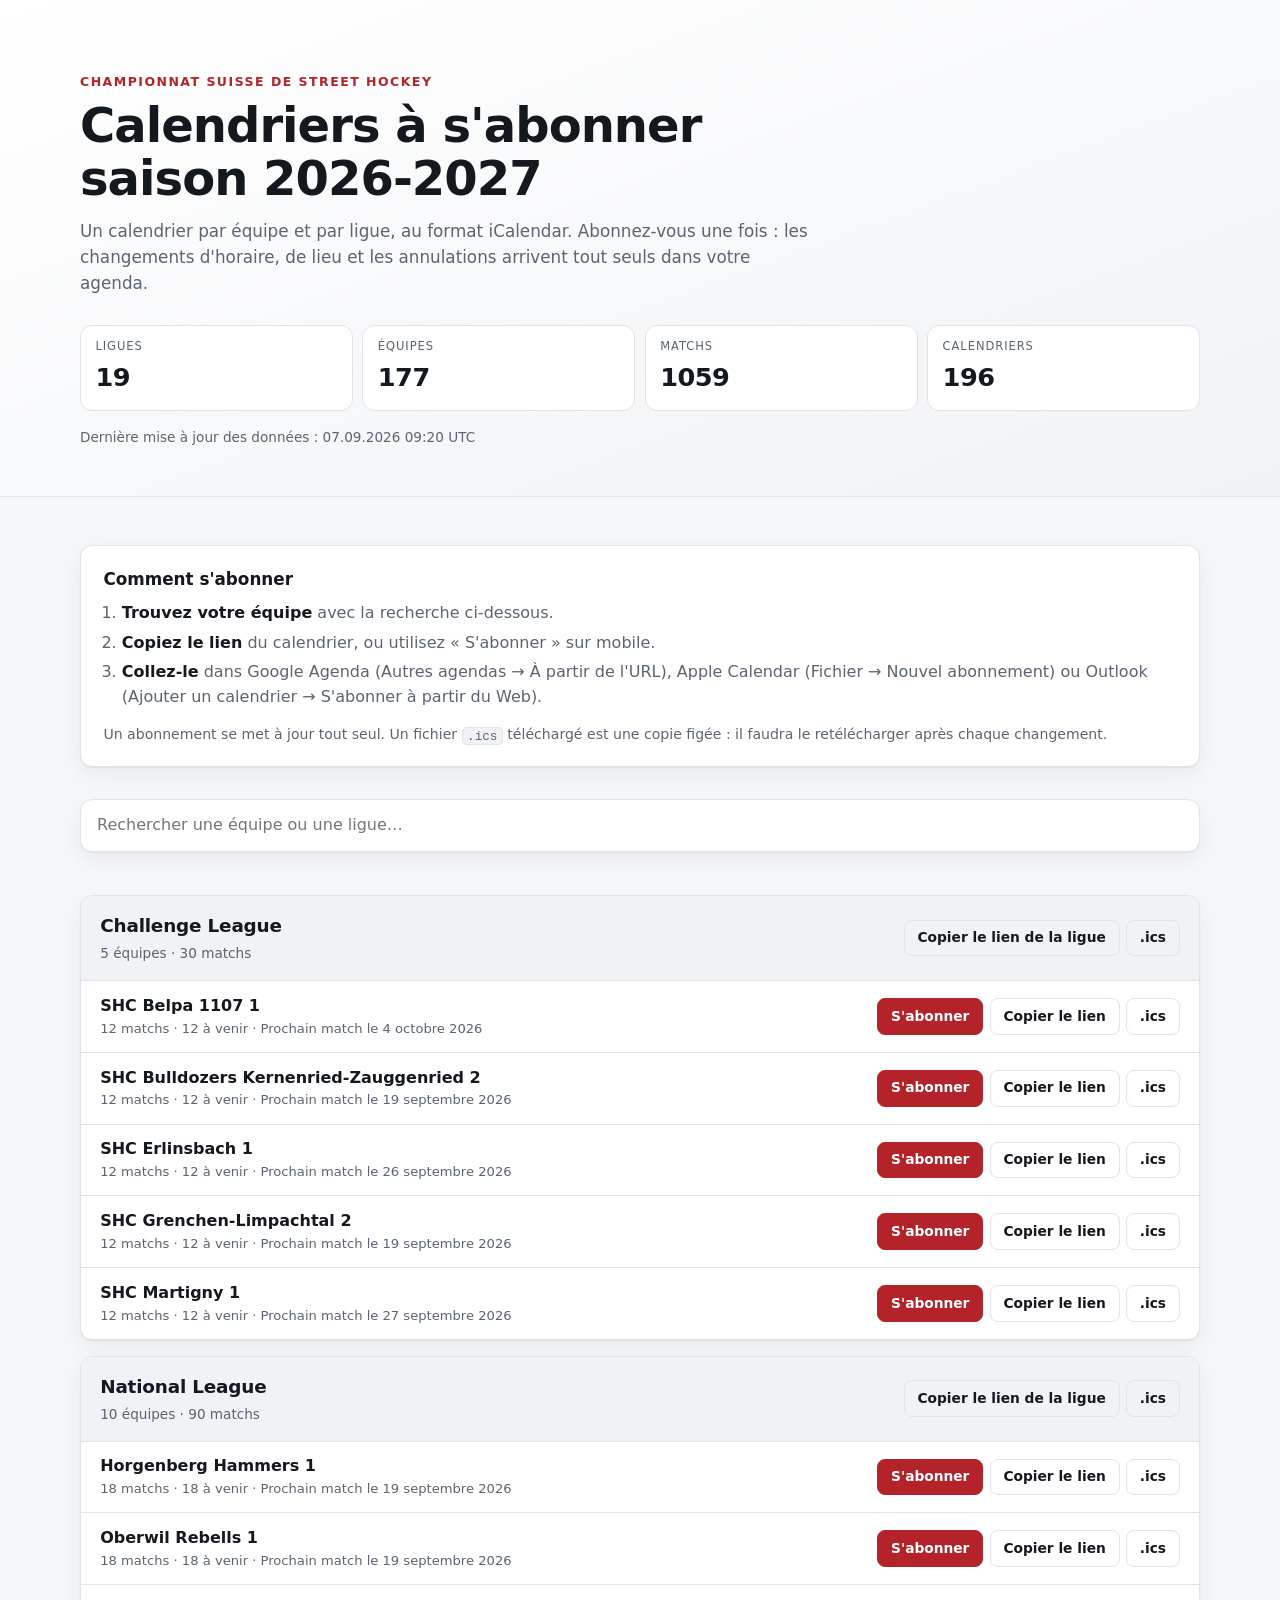
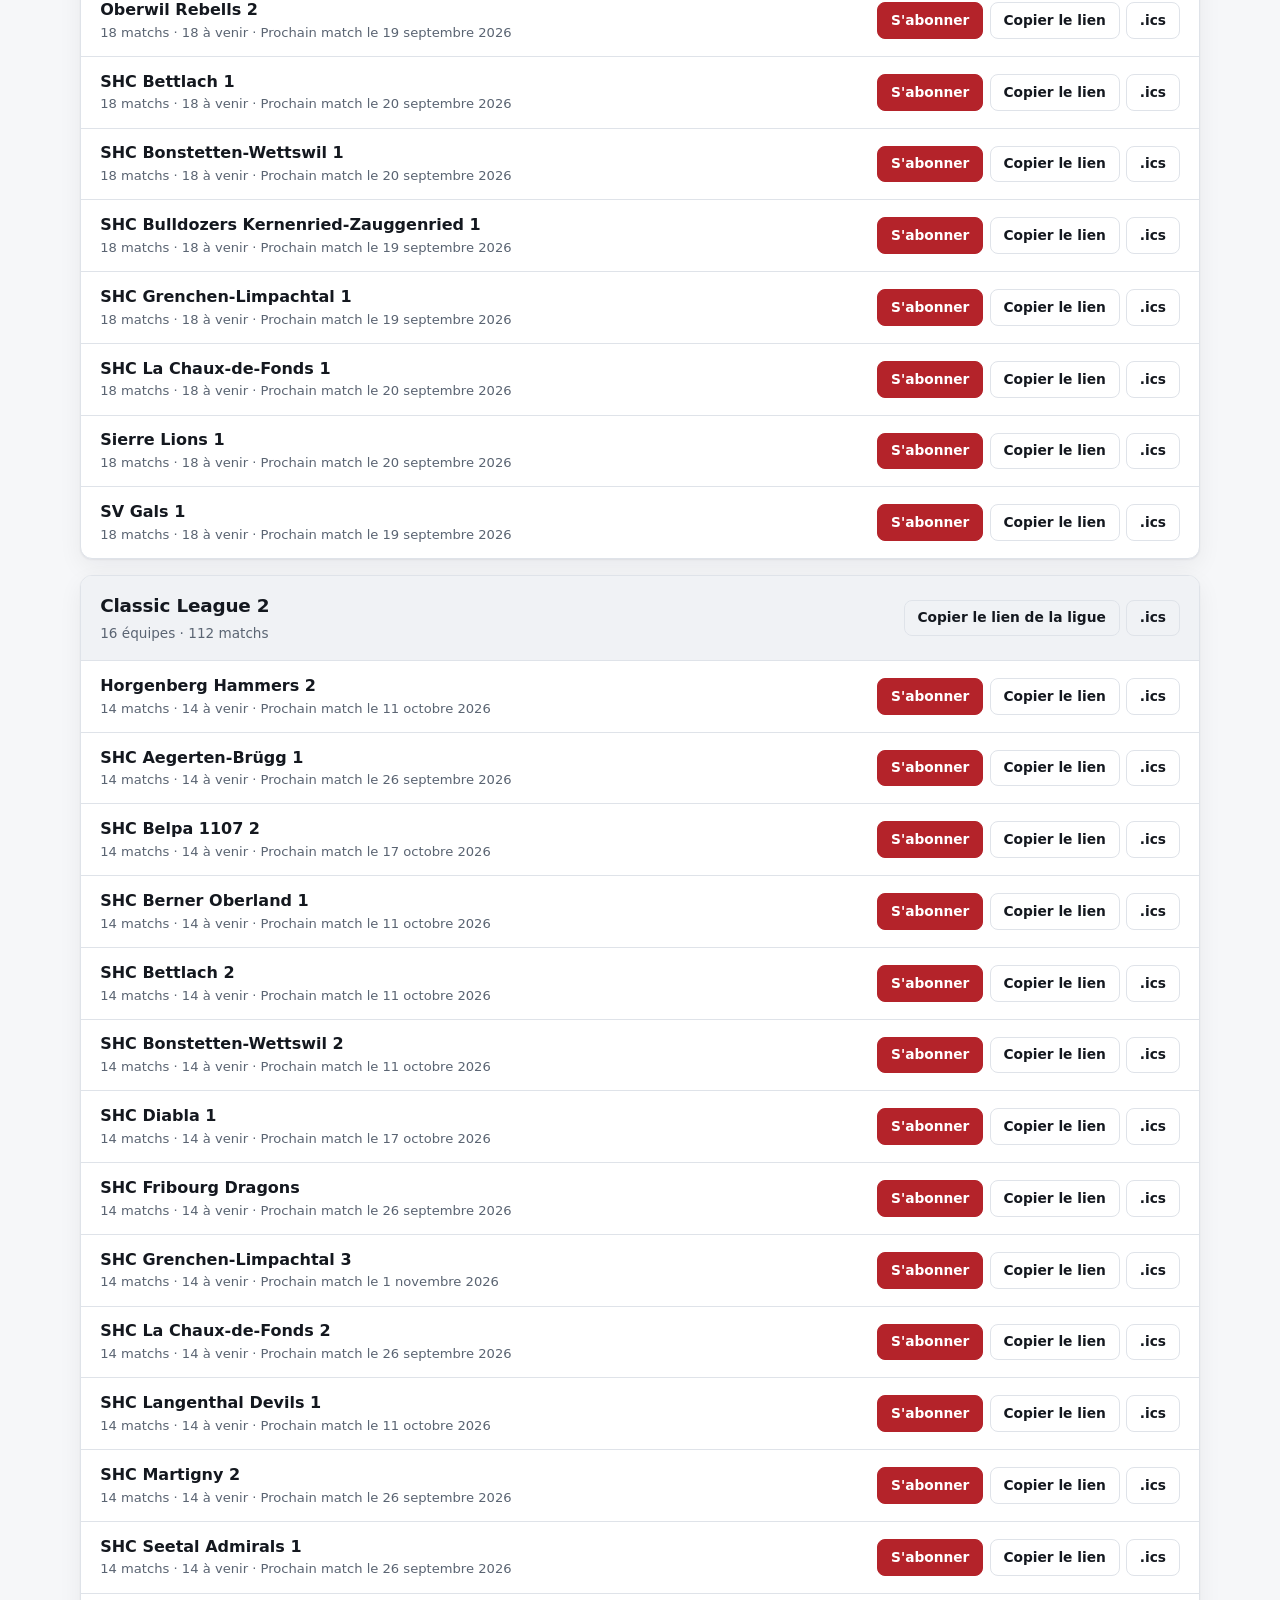
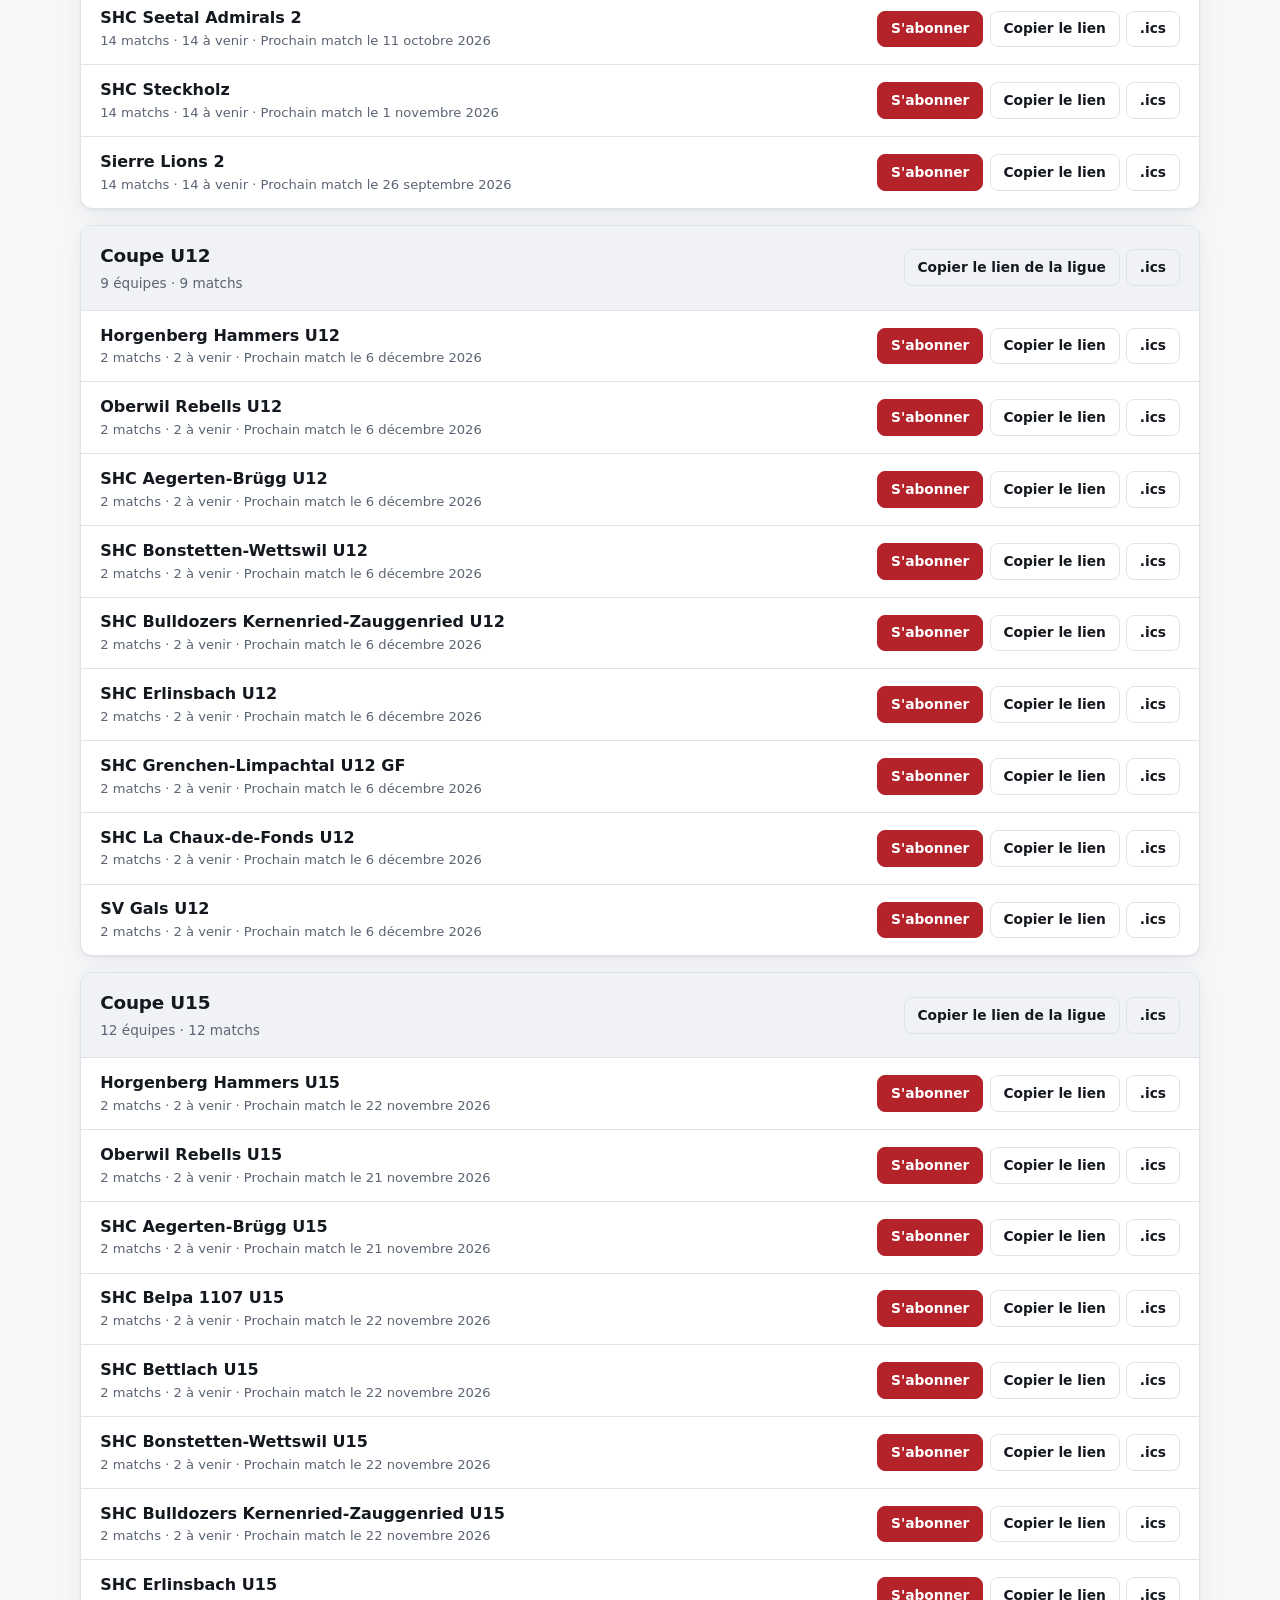
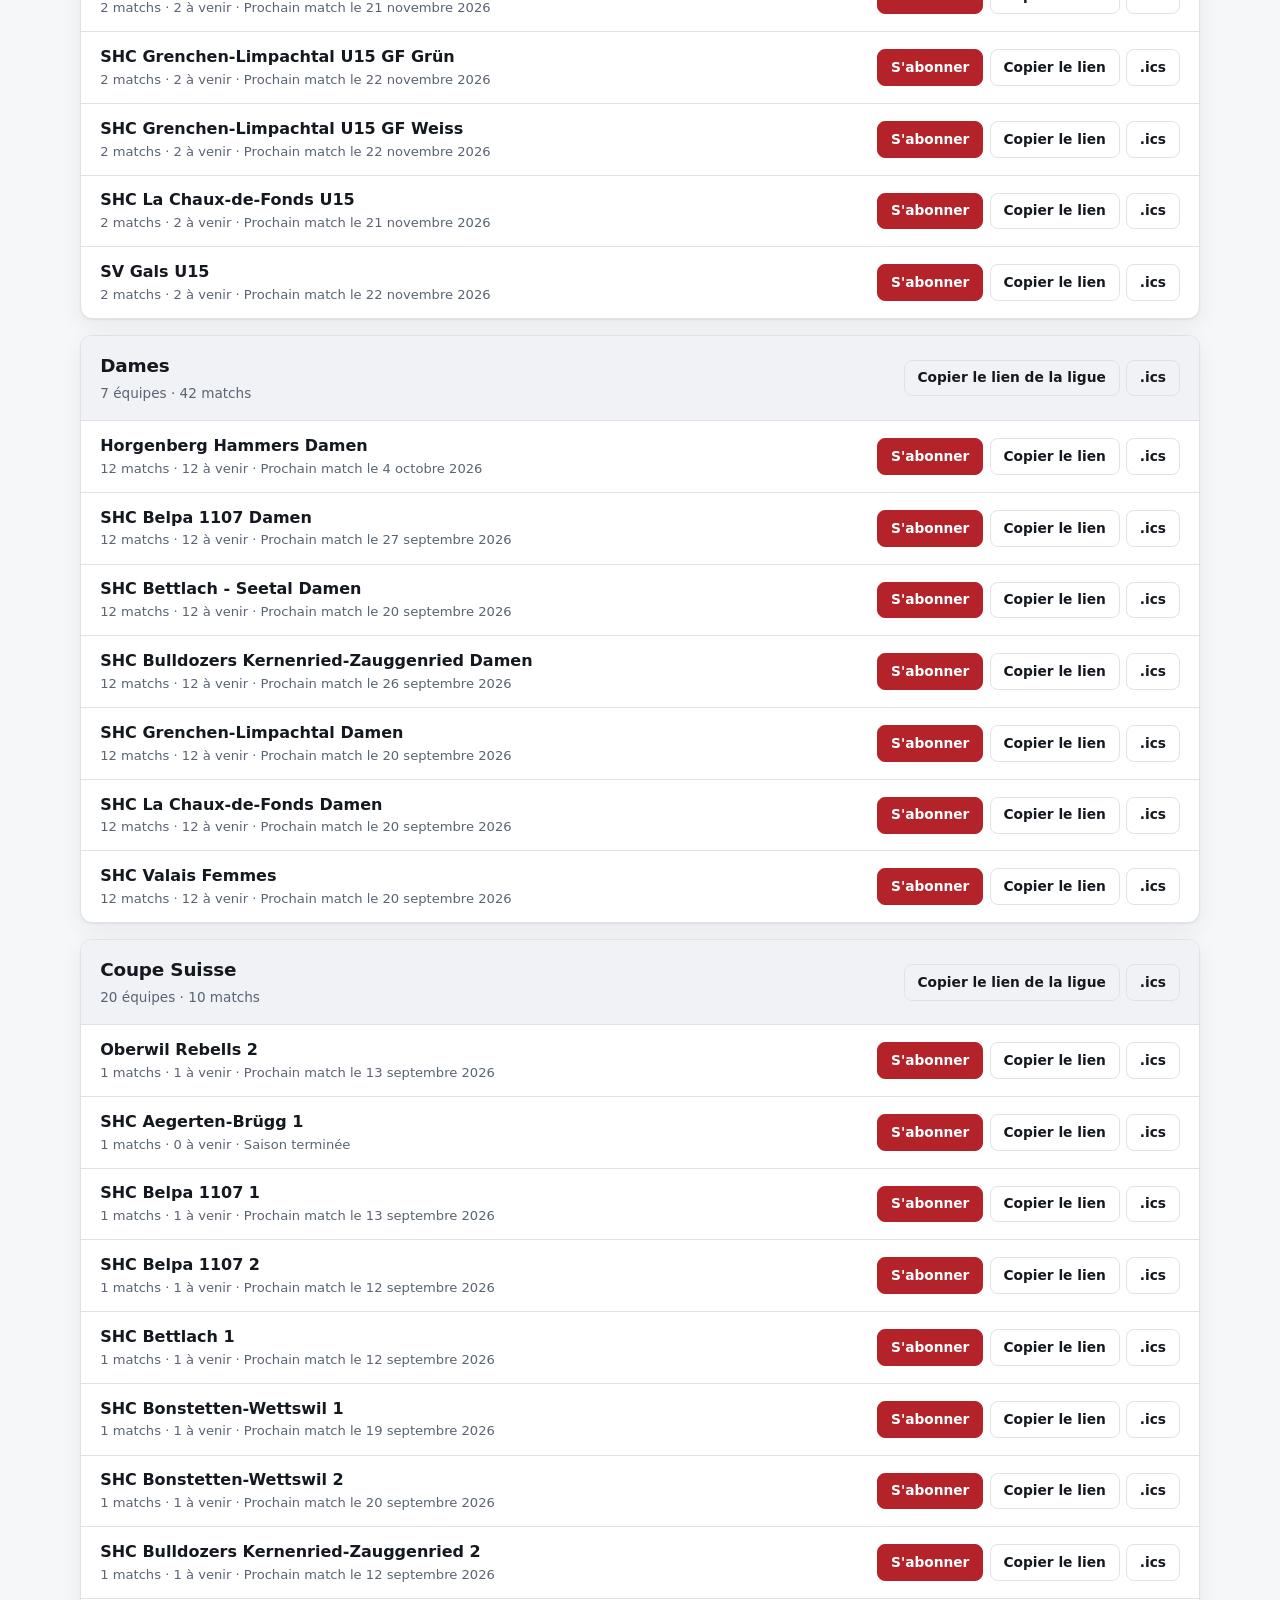
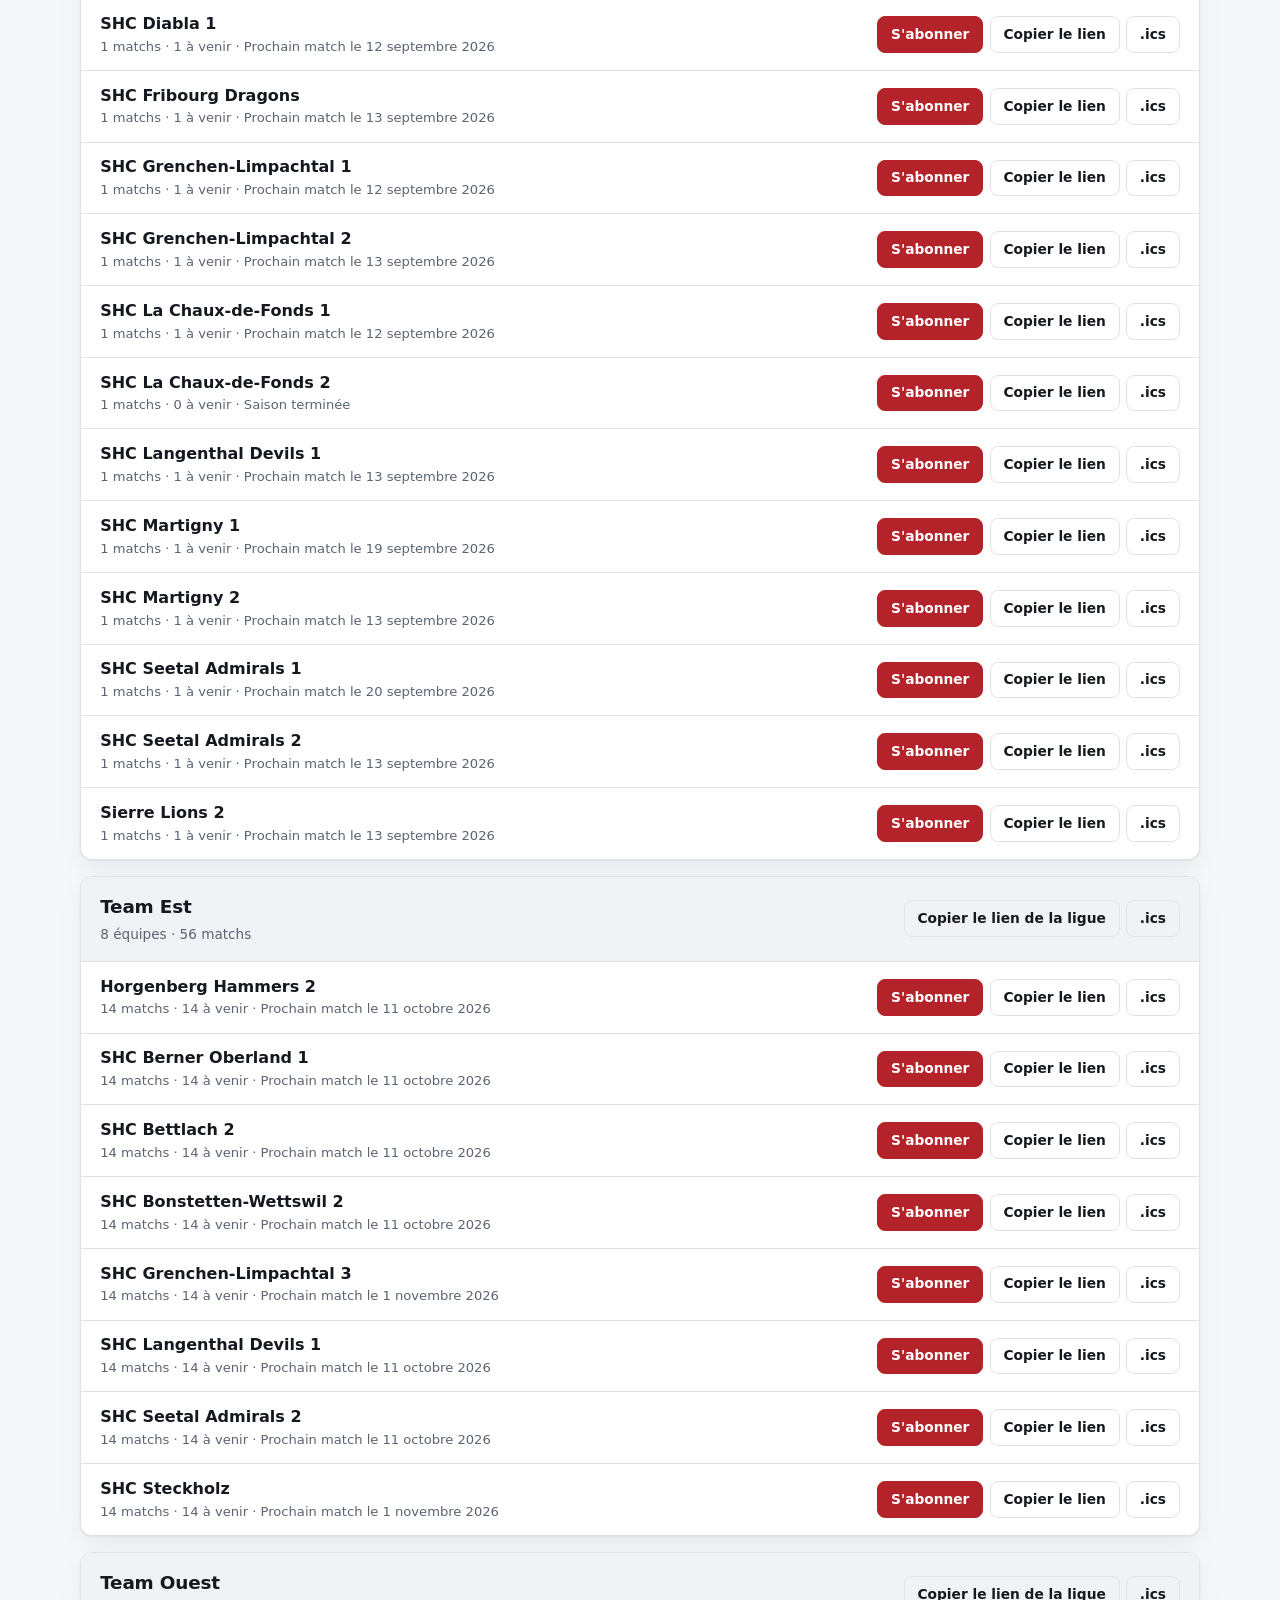
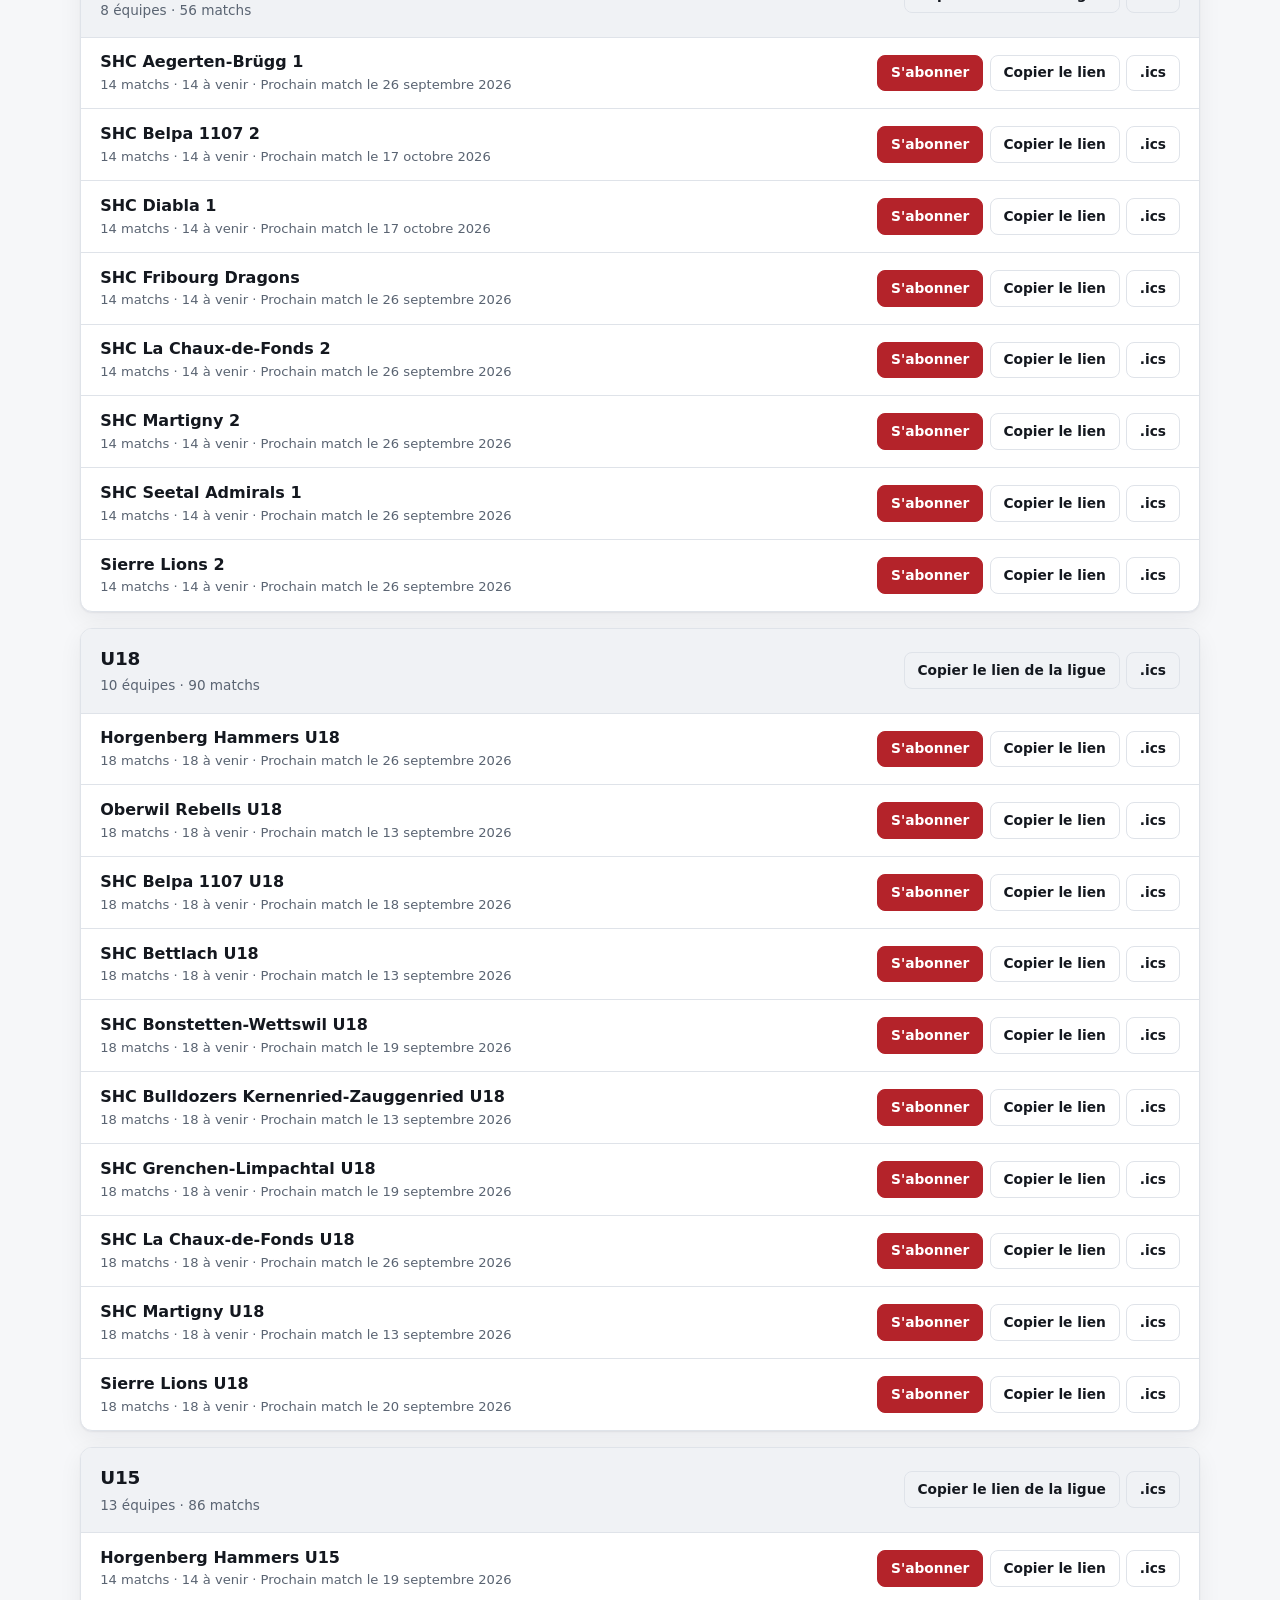
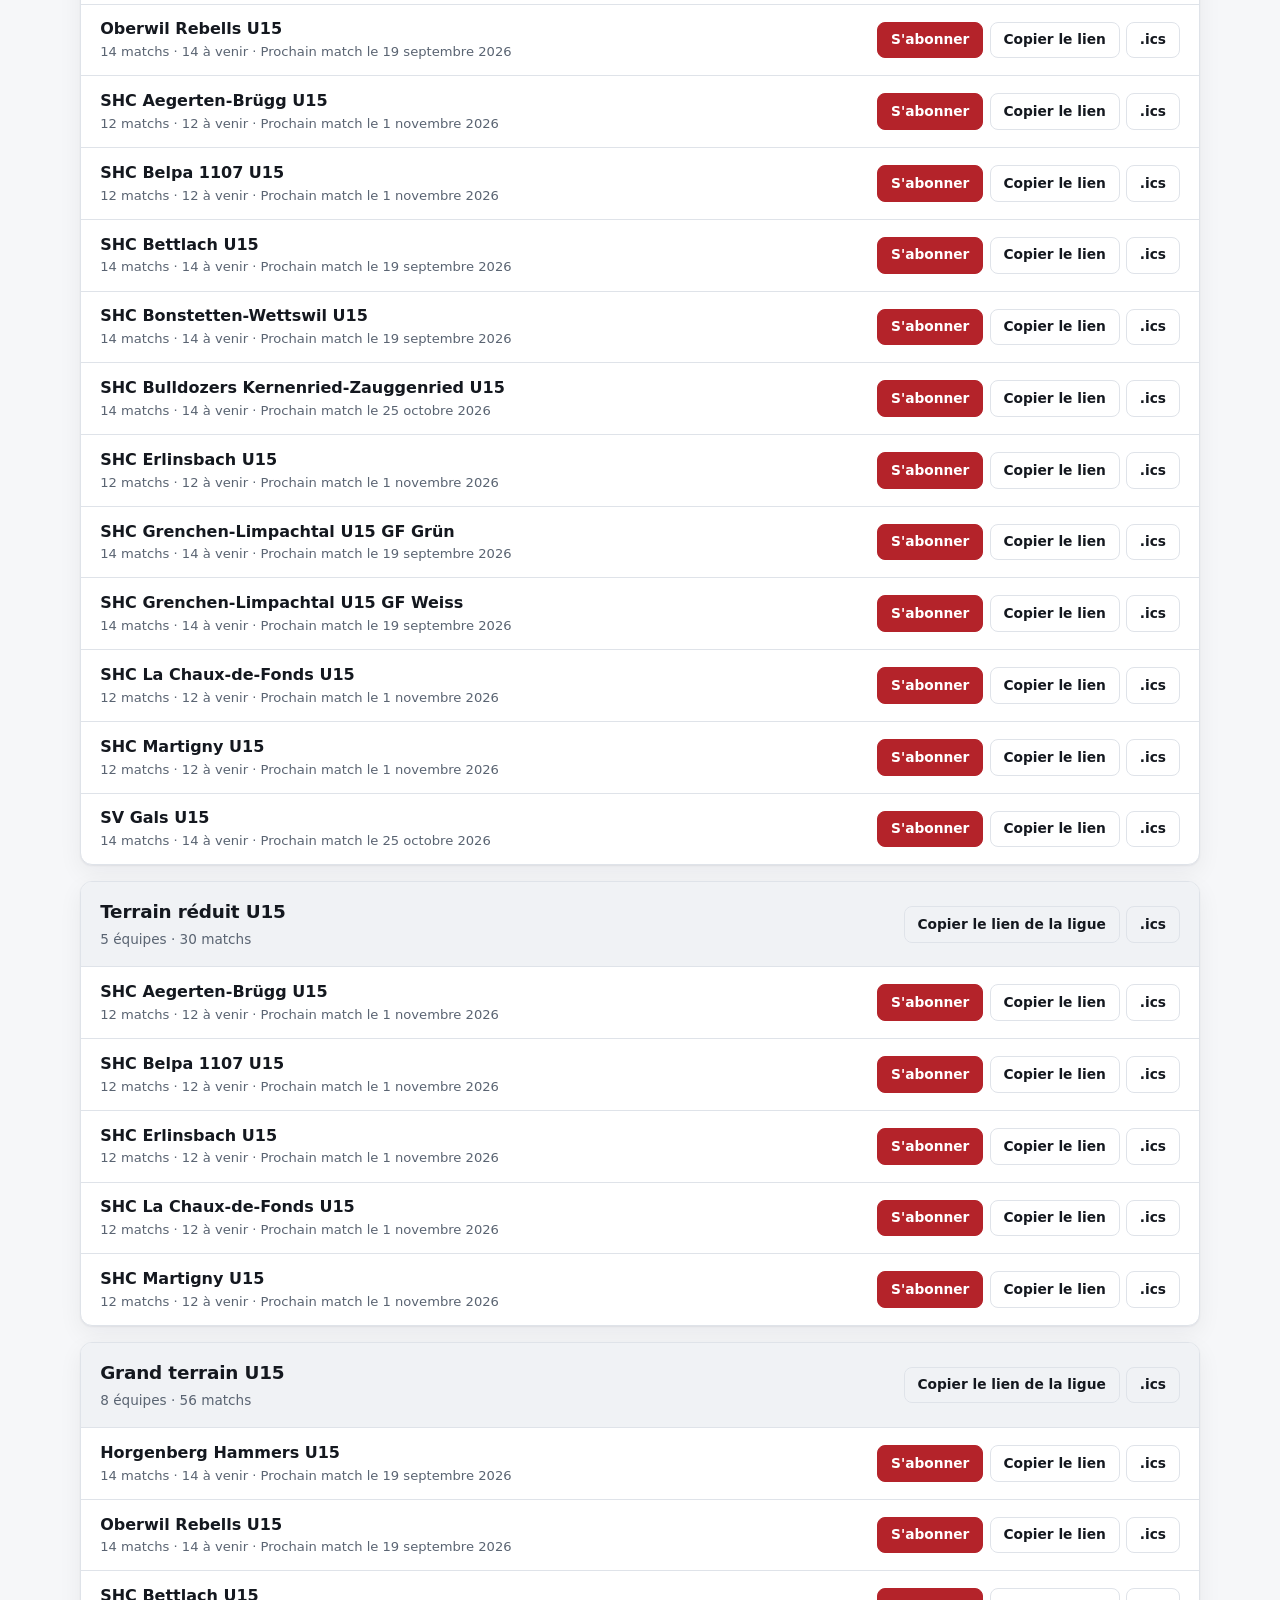
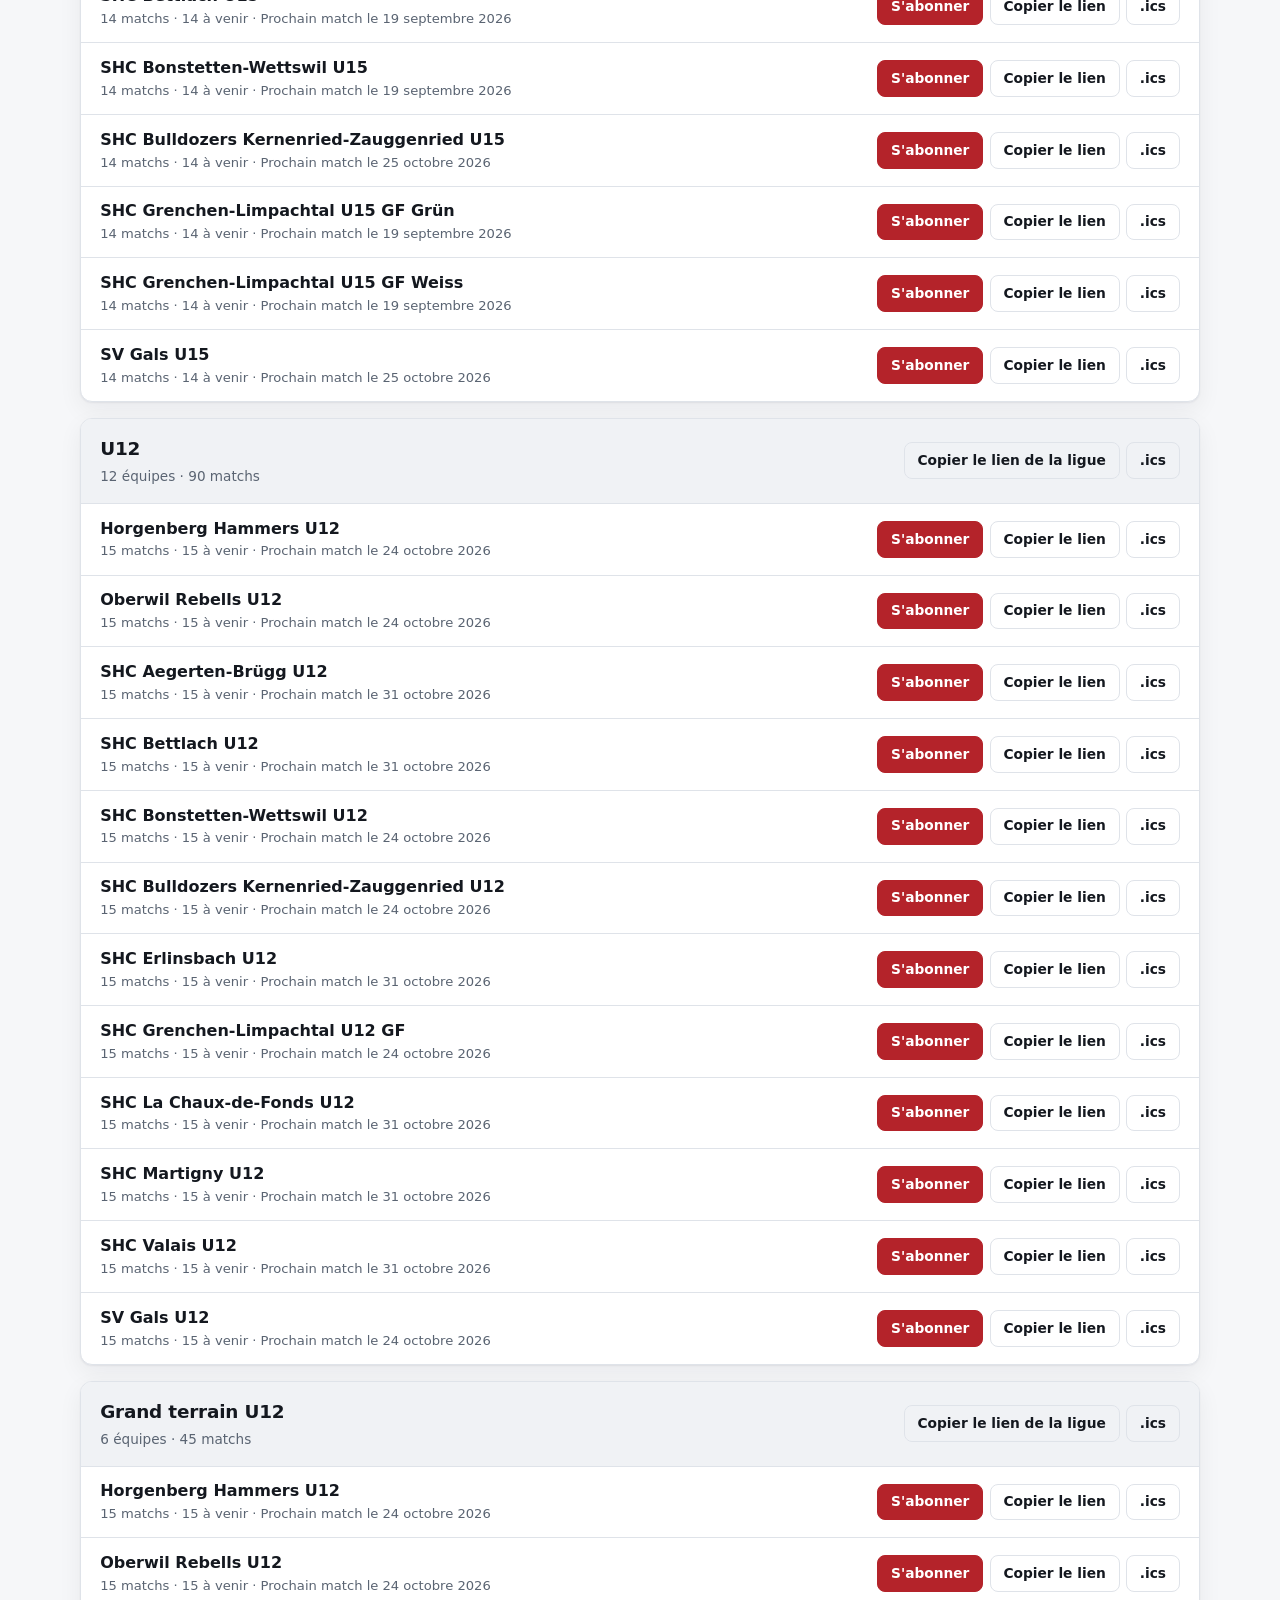
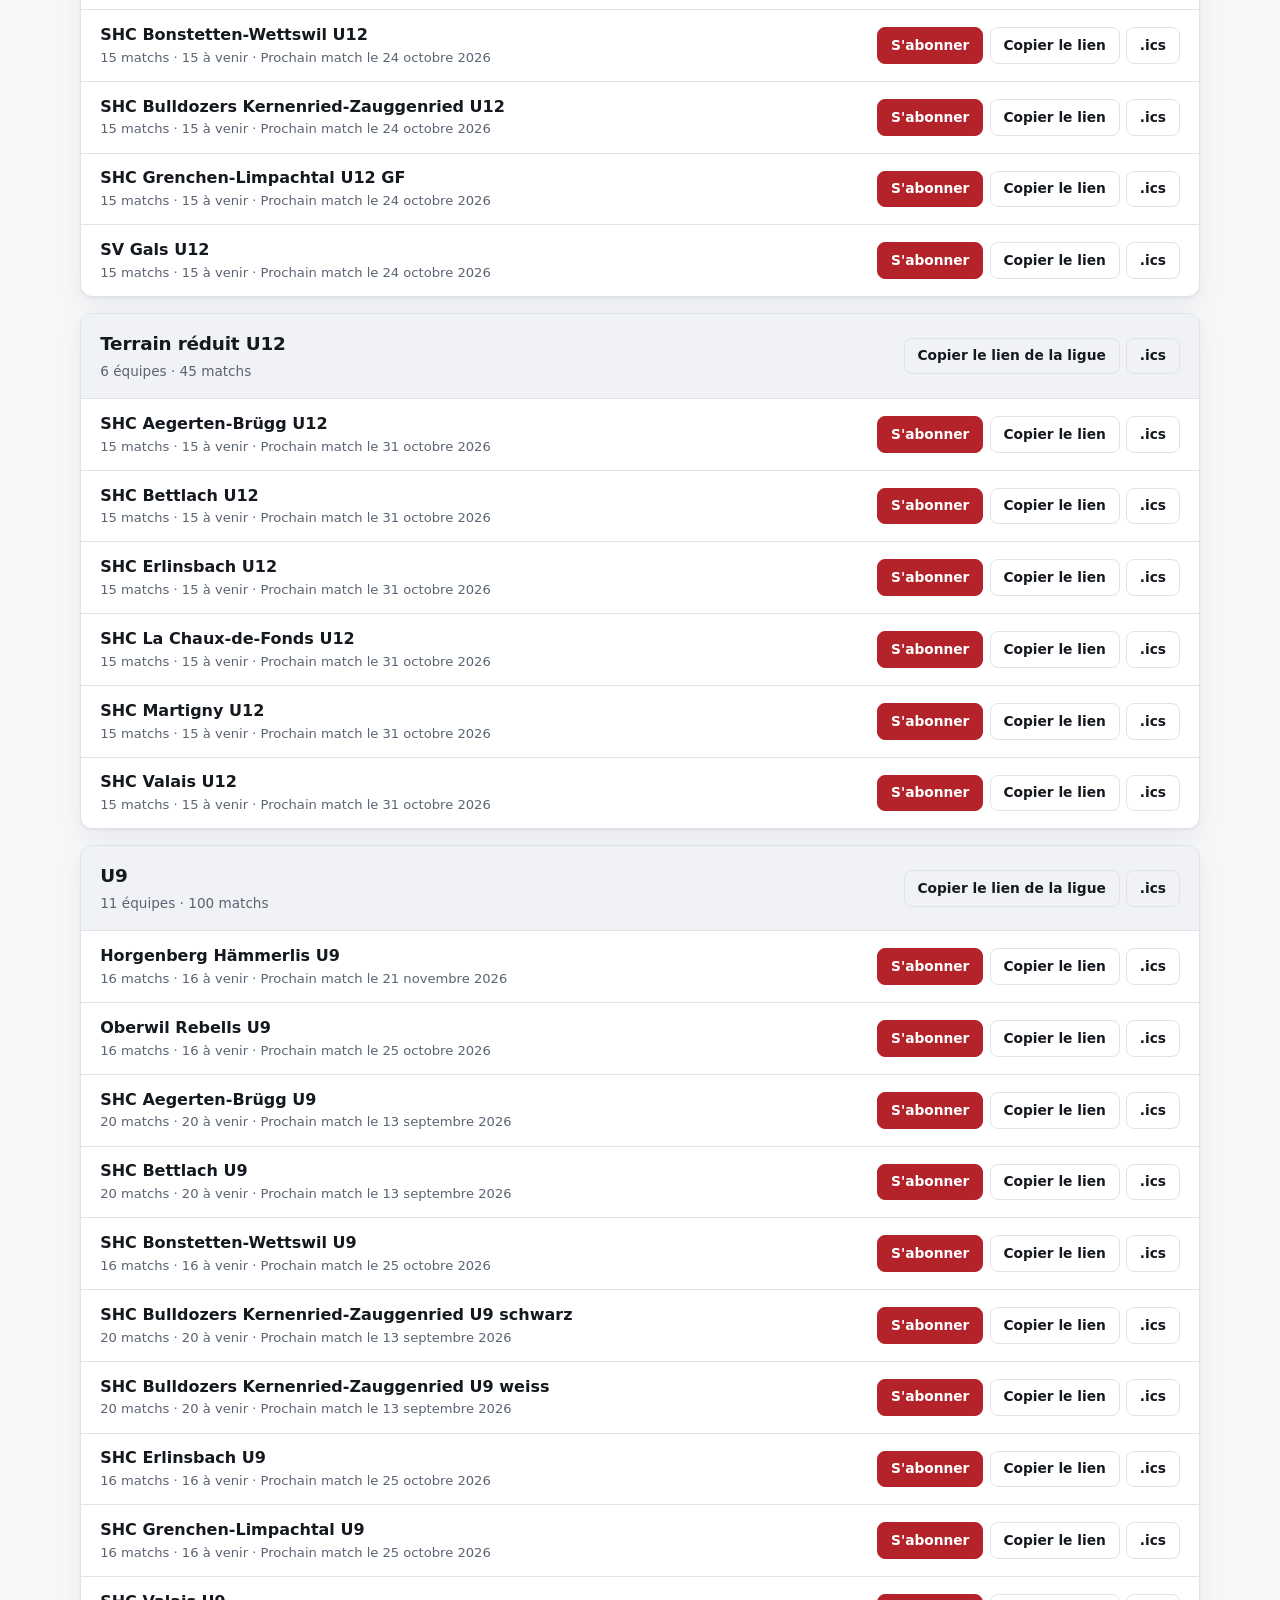
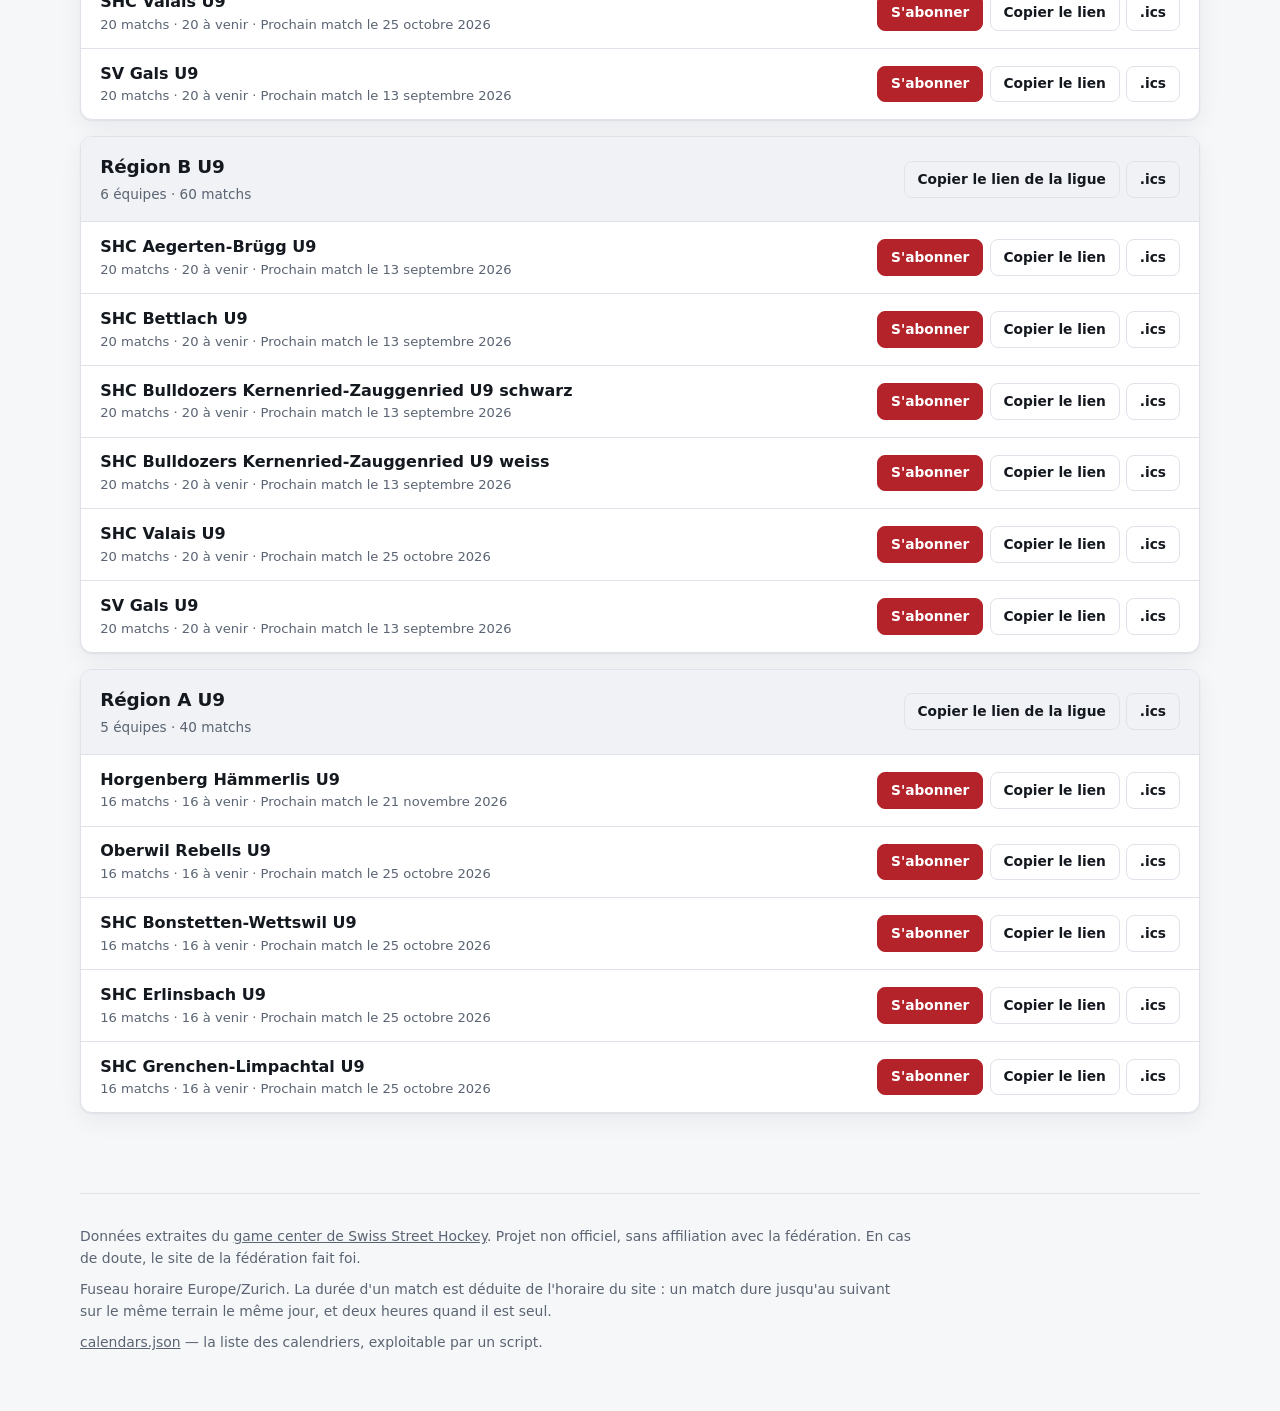
==== commit dbcf06db: "Refresh calendars from the game center" ====
--- a/docs/index.html
+++ b/docs/index.html
@@ -26,7 +26,7 @@
       <div><dt>Matchs</dt><dd>1059</dd></div>
       <div><dt>Calendriers</dt><dd>196</dd></div>
     </dl>
-    <p class="updated">Dernière mise à jour des données : 02.09.2026 09:17 UTC</p>
+    <p class="updated">Dernière mise à jour des données : 07.09.2026 09:20 UTC</p>
   </div>
 </header>
 
@@ -709,7 +709,7 @@
           <li class="team" data-search="horgenberg hammers damen dames">
             <div class="team__info">
               <span class="team__name">Horgenberg Hammers Damen</span>
-              <span class="team__meta">12 matchs · 12 à venir · Prochain match le 20 septembre 2026</span>
+              <span class="team__meta">12 matchs · 12 à venir · Prochain match le 4 octobre 2026</span>
             </div>
             <div class="calendar-actions" data-path="calendars/dames/horgenberg-hammers-damen.ics">
               <button type="button" class="btn btn--primary" data-action="subscribe">S'abonner</button>
@@ -720,7 +720,7 @@
           <li class="team" data-search="shc belpa 1107 damen dames">
             <div class="team__info">
               <span class="team__name">SHC Belpa 1107 Damen</span>
-              <span class="team__meta">12 matchs · 12 à venir · Prochain match le 20 septembre 2026</span>
+              <span class="team__meta">12 matchs · 12 à venir · Prochain match le 27 septembre 2026</span>
             </div>
             <div class="calendar-actions" data-path="calendars/dames/shc-belpa-1107-damen.ics">
               <button type="button" class="btn btn--primary" data-action="subscribe">S'abonner</button>
@@ -811,7 +811,7 @@
           <li class="team" data-search="shc aegerten-brügg 1 coupe suisse">
             <div class="team__info">
               <span class="team__name">SHC Aegerten-Brügg 1</span>
-              <span class="team__meta">1 matchs · 1 à venir · Prochain match le 6 septembre 2026</span>
+              <span class="team__meta">1 matchs · 0 à venir · Saison terminée</span>
             </div>
             <div class="calendar-actions" data-path="calendars/coupe-suisse/shc-aegerten-brugg-1.ics">
               <button type="button" class="btn btn--primary" data-action="subscribe">S'abonner</button>
@@ -943,7 +943,7 @@
           <li class="team" data-search="shc la chaux-de-fonds 2 coupe suisse">
             <div class="team__info">
               <span class="team__name">SHC La Chaux-de-Fonds 2</span>
-              <span class="team__meta">1 matchs · 1 à venir · Prochain match le 6 septembre 2026</span>
+              <span class="team__meta">1 matchs · 0 à venir · Saison terminée</span>
             </div>
             <div class="calendar-actions" data-path="calendars/coupe-suisse/shc-la-chaux-de-fonds-2.ics">
               <button type="button" class="btn btn--primary" data-action="subscribe">S'abonner</button>
@@ -1260,7 +1260,7 @@
           <li class="team" data-search="shc belpa 1107 u18 u18">
             <div class="team__info">
               <span class="team__name">SHC Belpa 1107 U18</span>
-              <span class="team__meta">18 matchs · 18 à venir · Prochain match le 19 septembre 2026</span>
+              <span class="team__meta">18 matchs · 18 à venir · Prochain match le 18 septembre 2026</span>
             </div>
             <div class="calendar-actions" data-path="calendars/u18/shc-belpa-1107-u18.ics">
               <button type="button" class="btn btn--primary" data-action="subscribe">S'abonner</button>
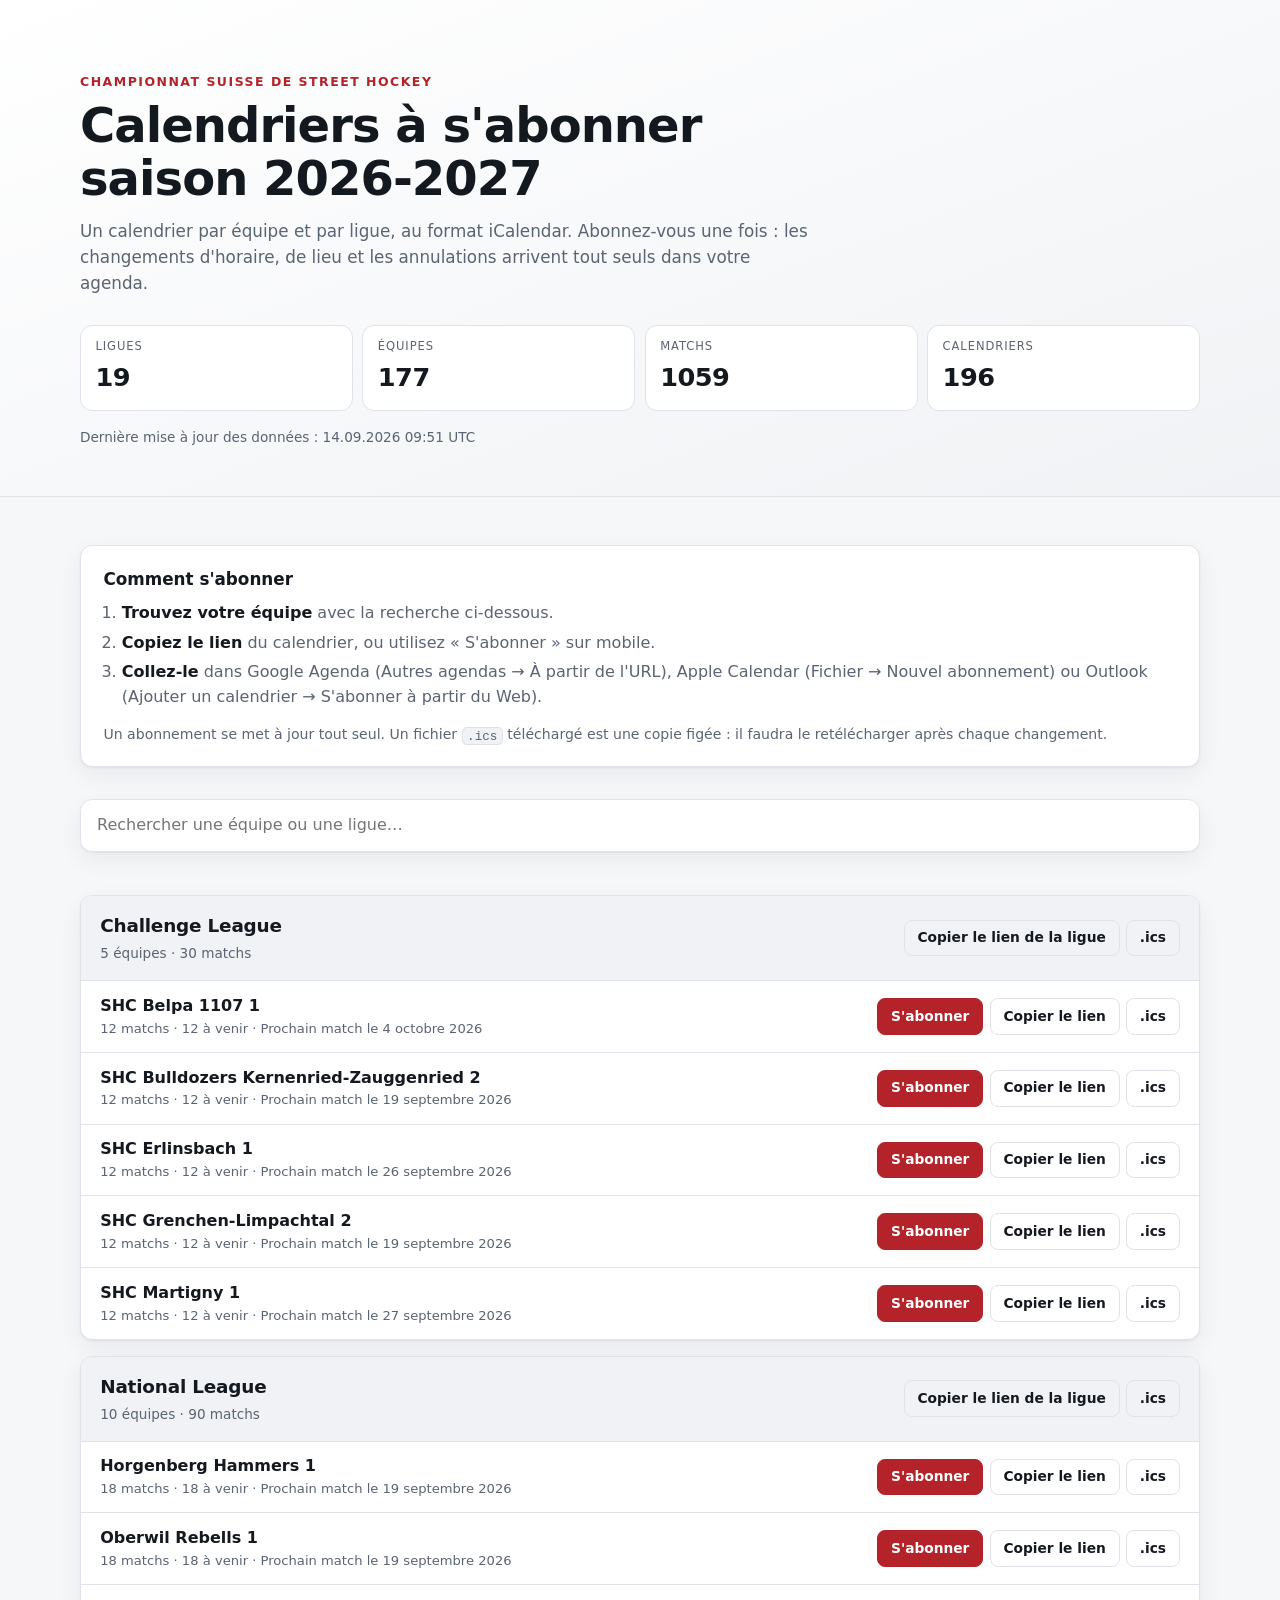
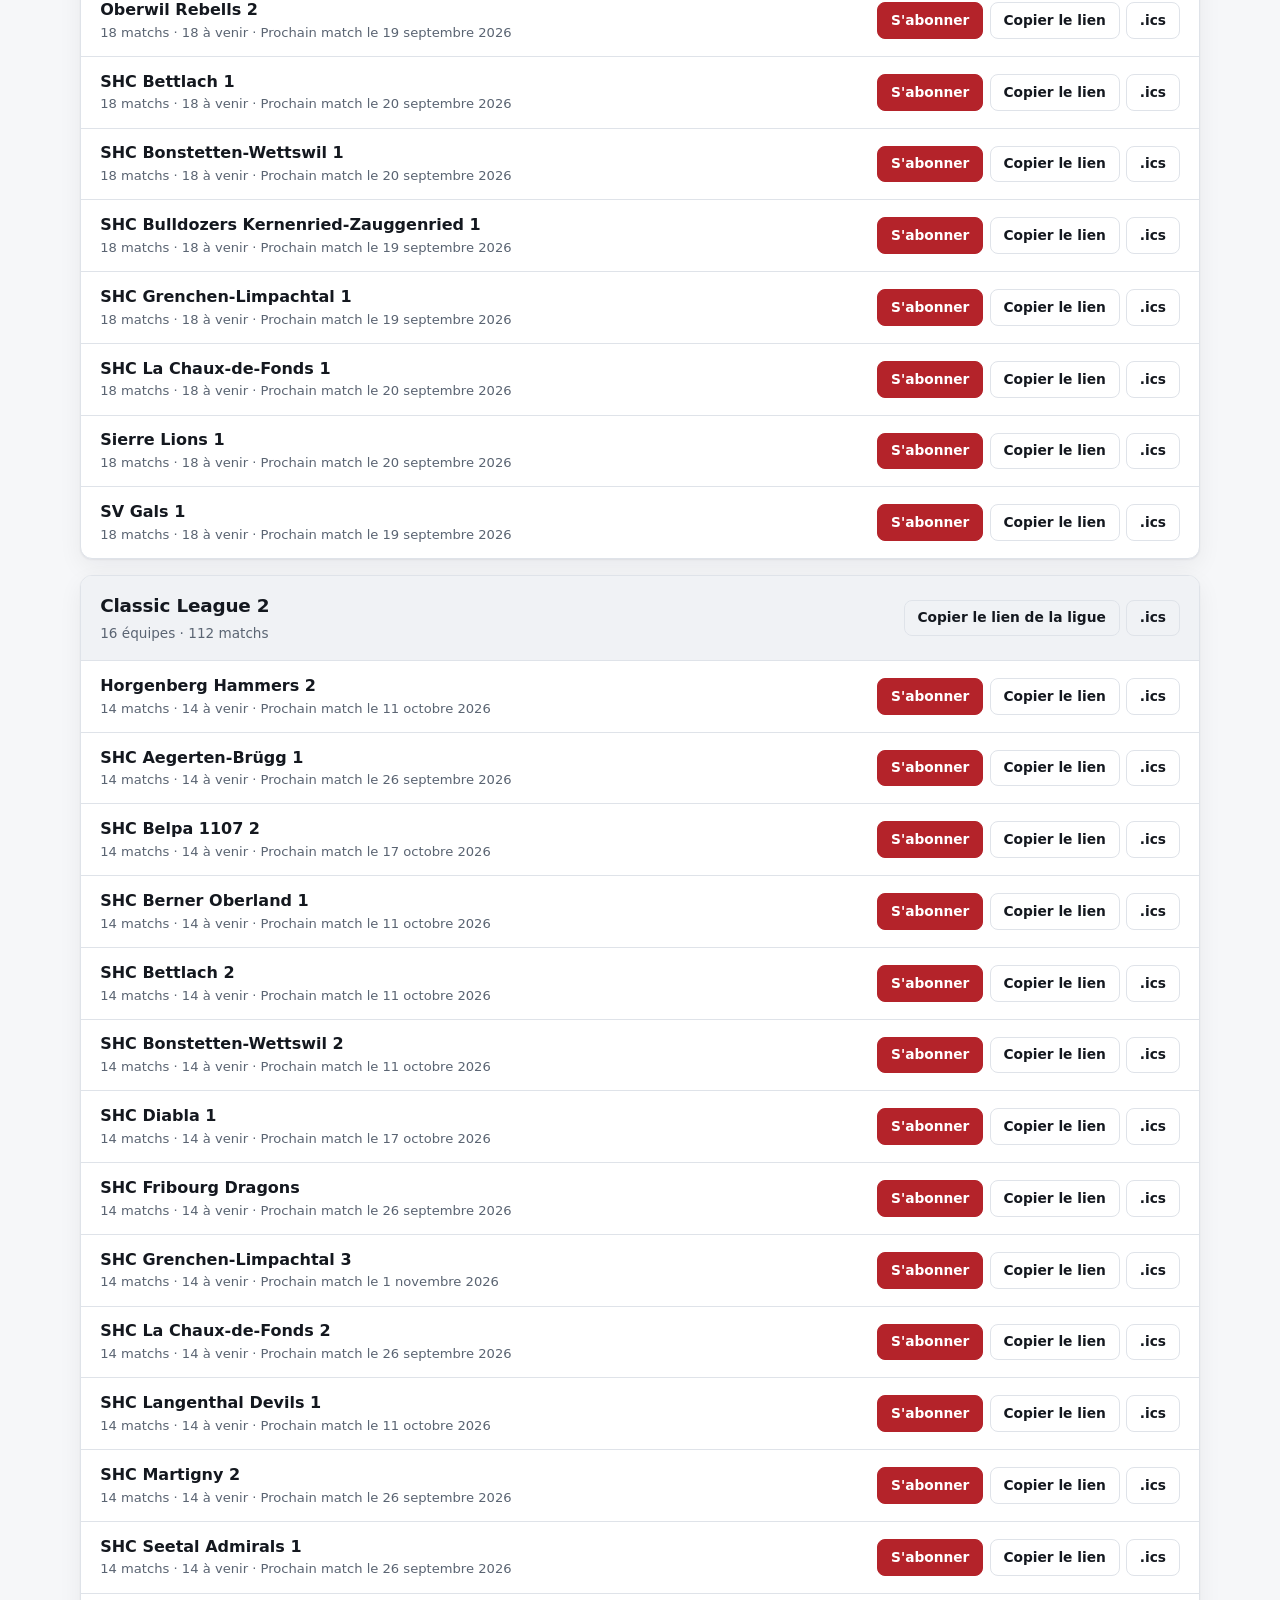
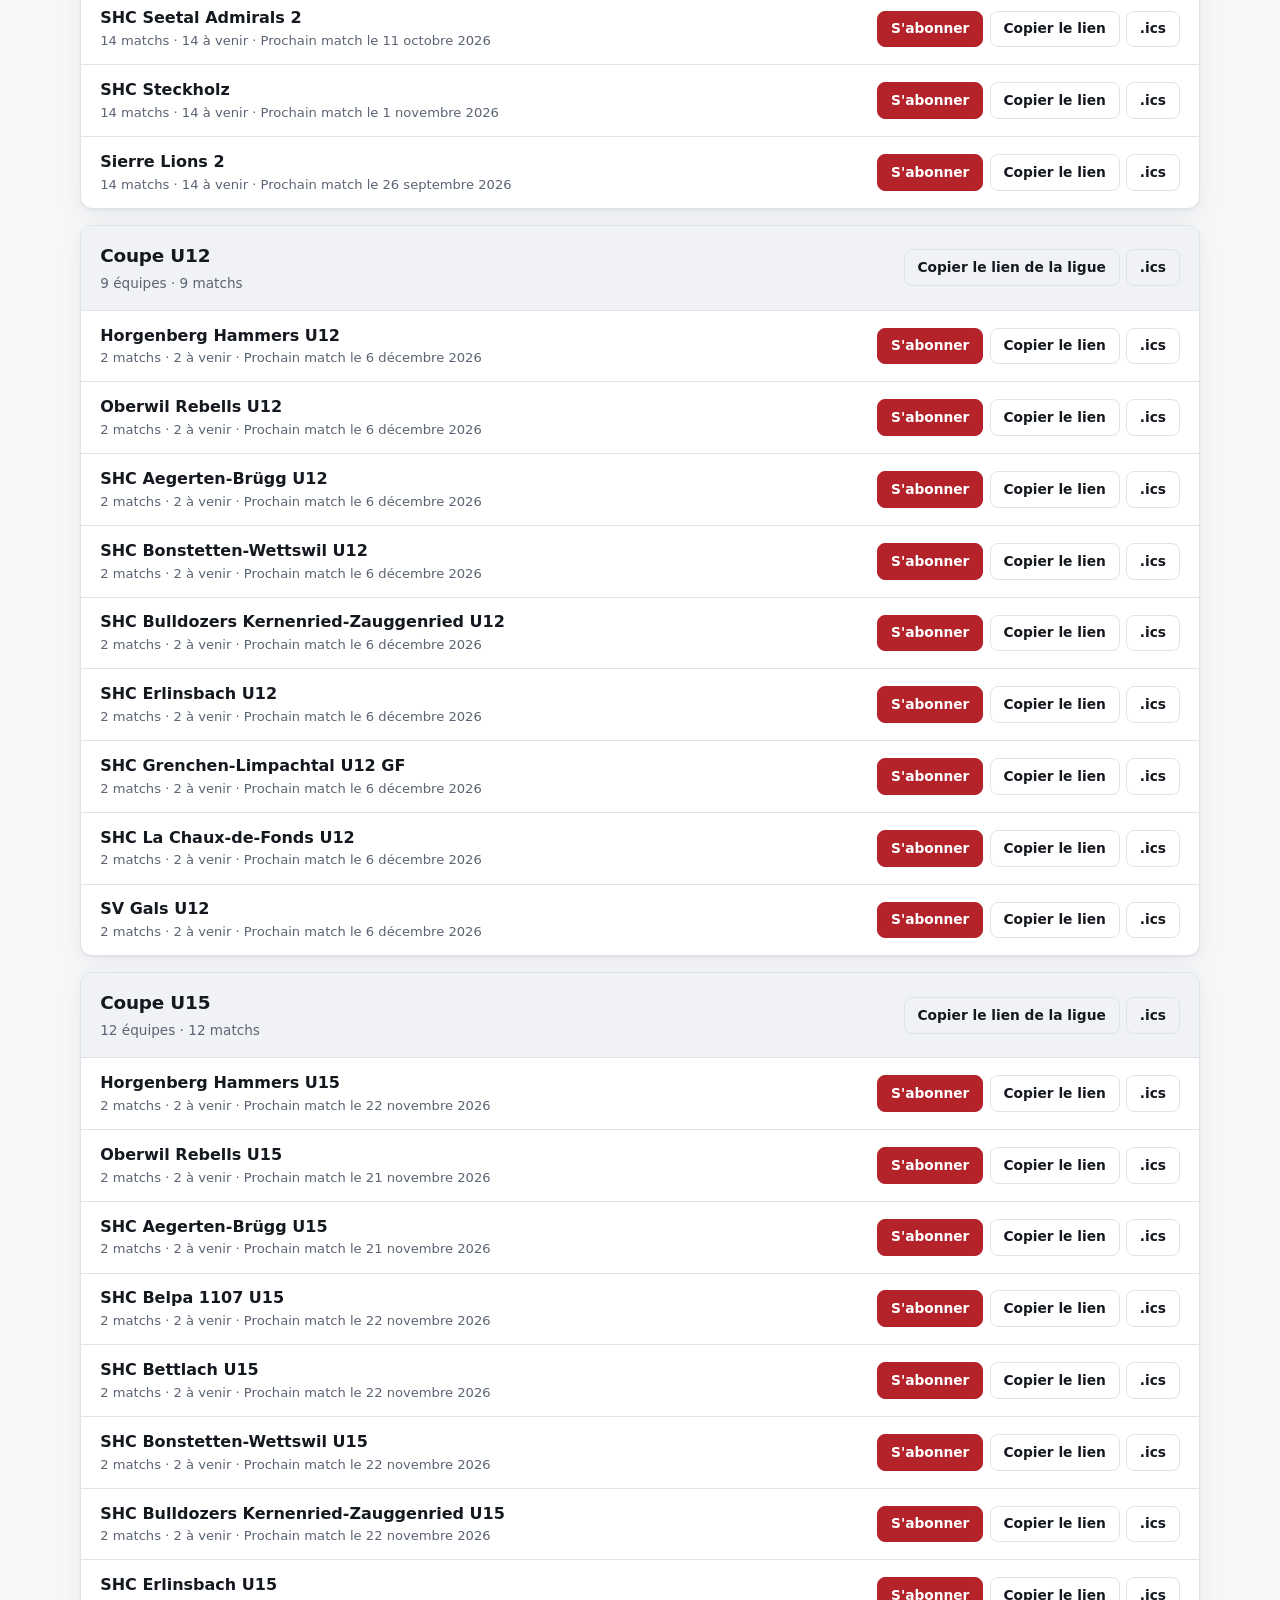
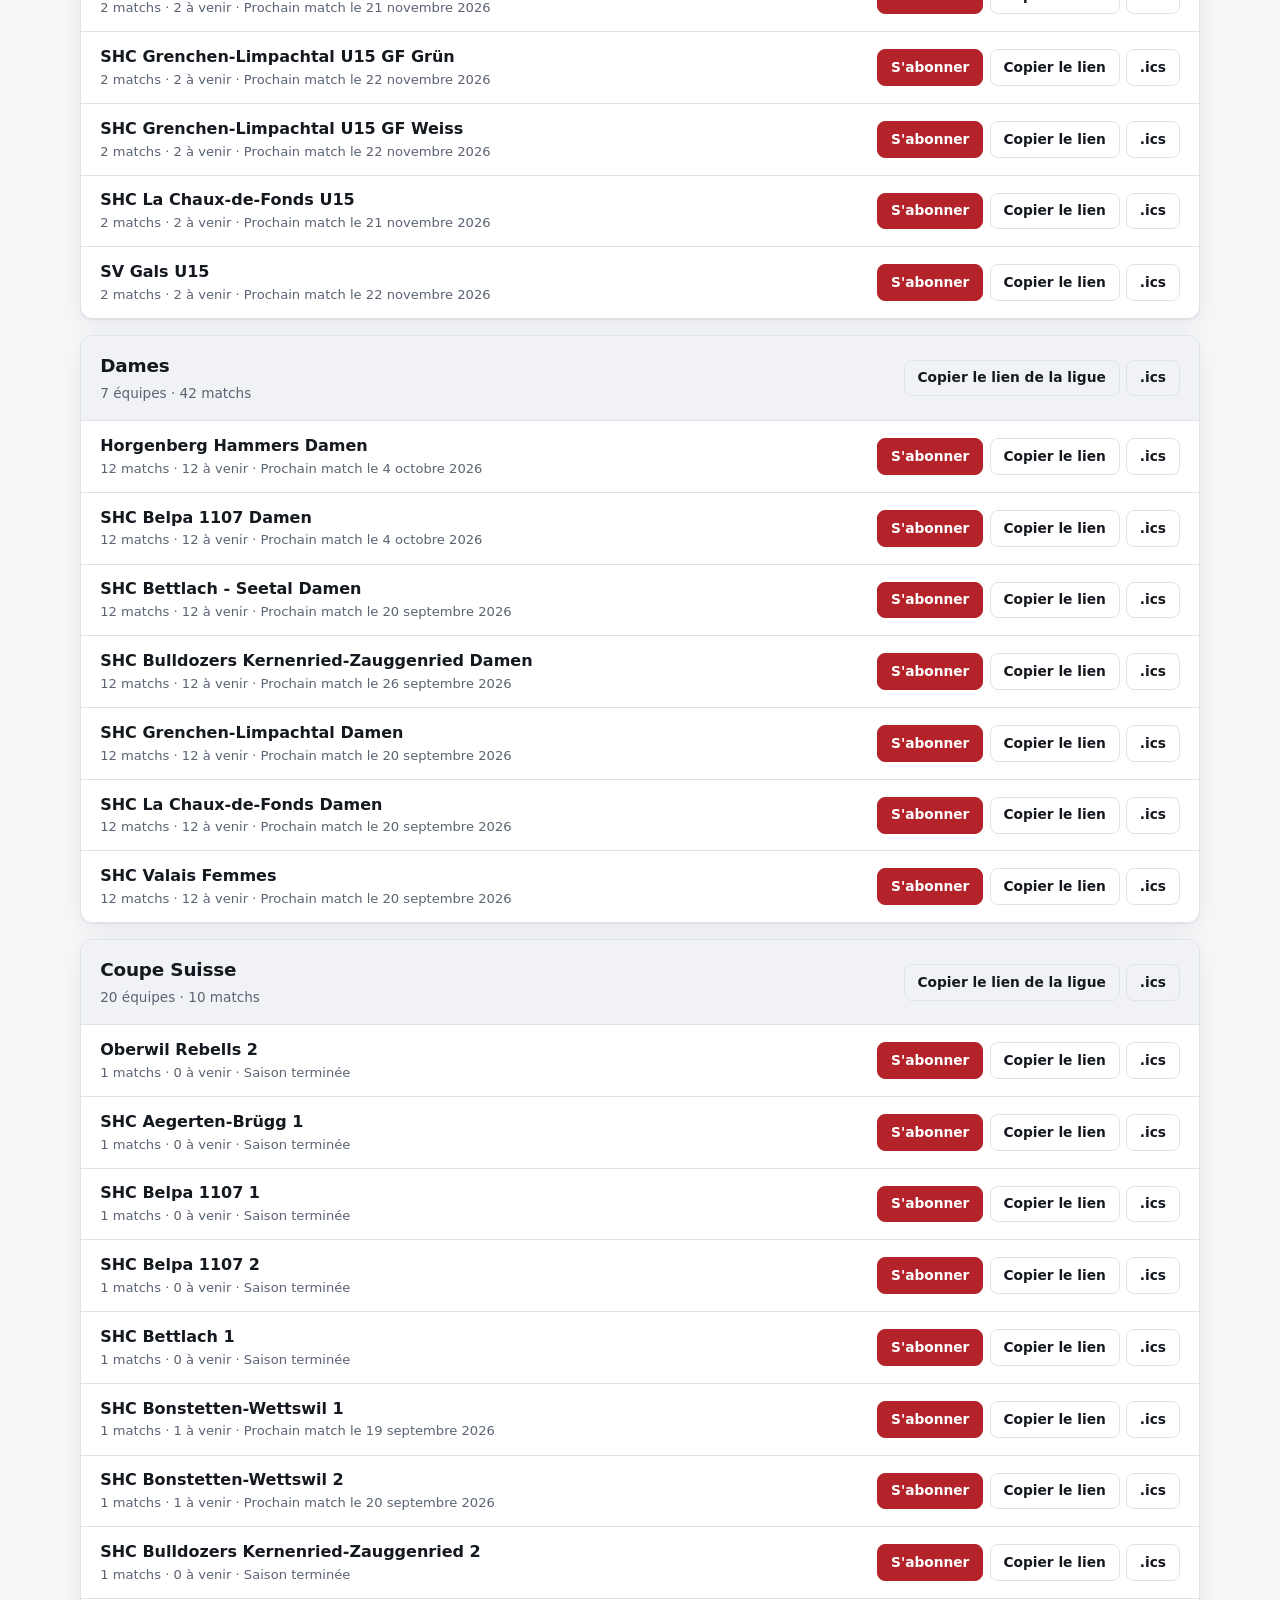
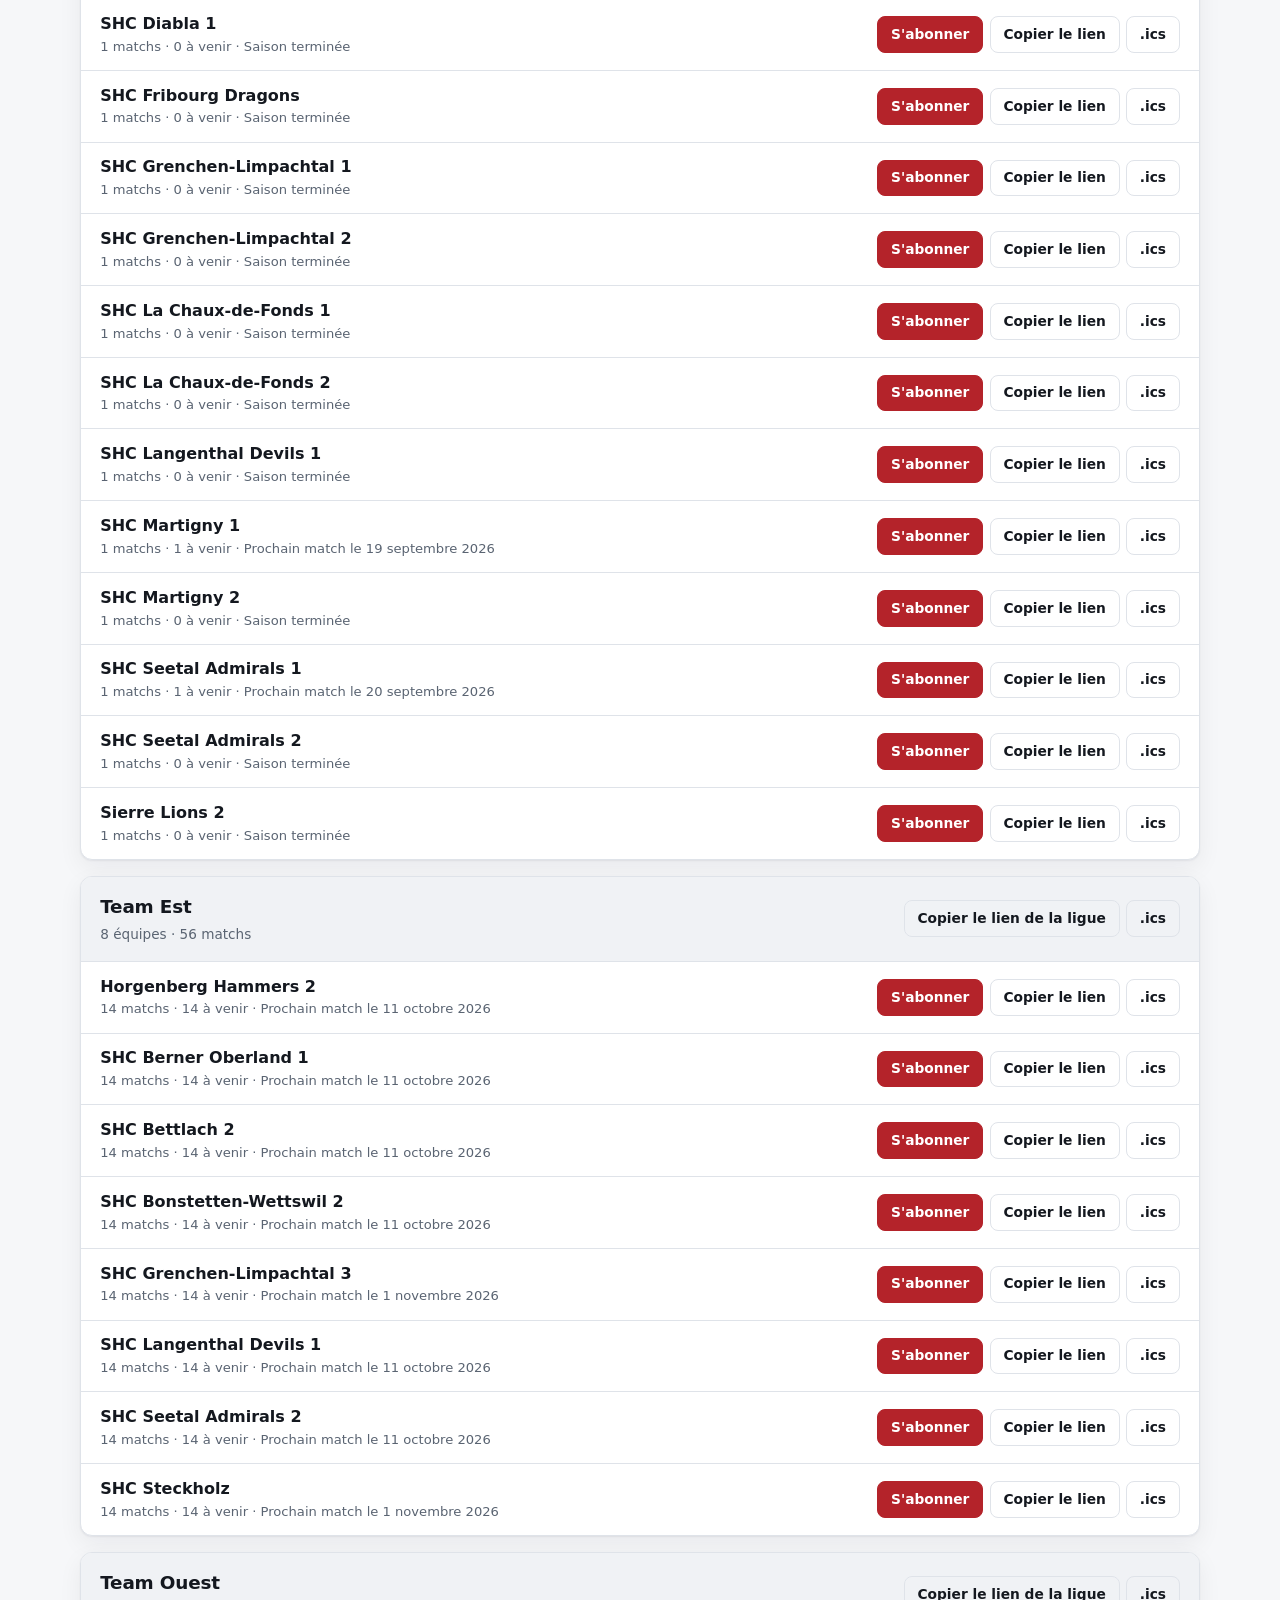
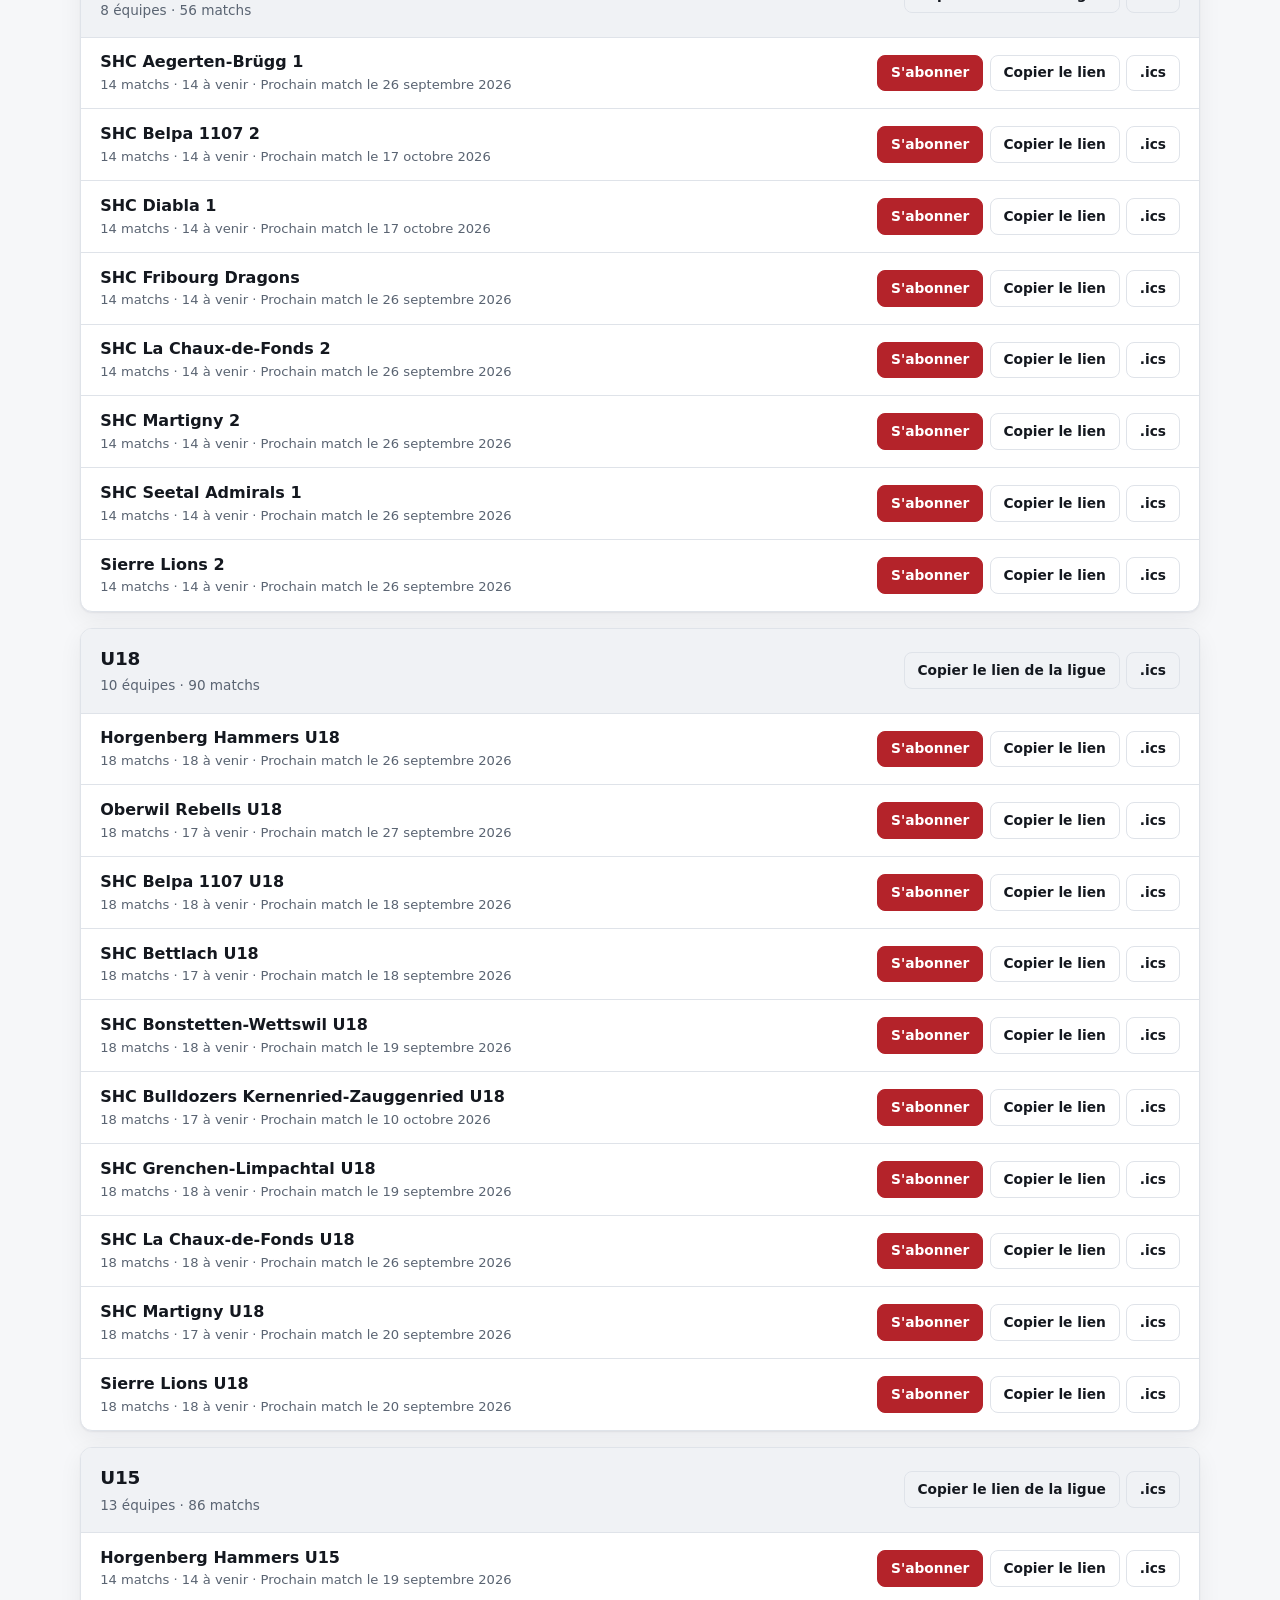
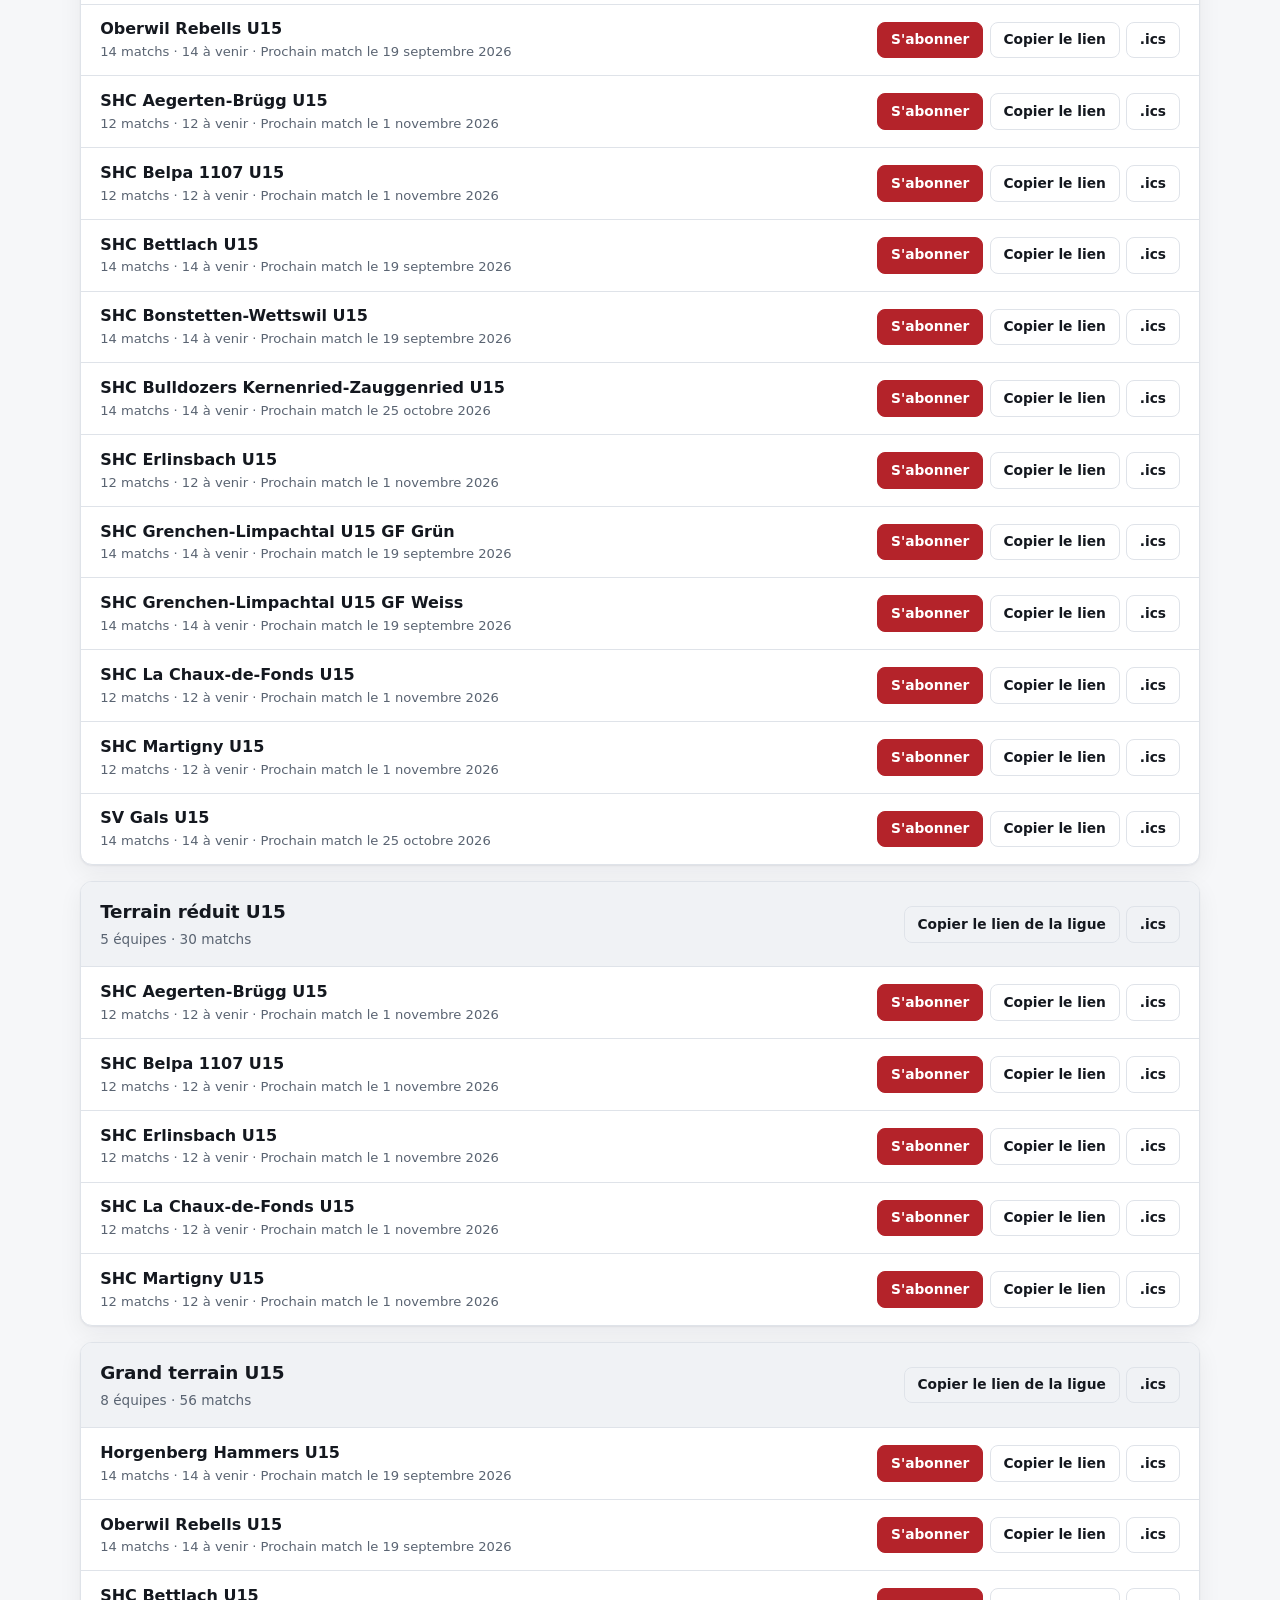
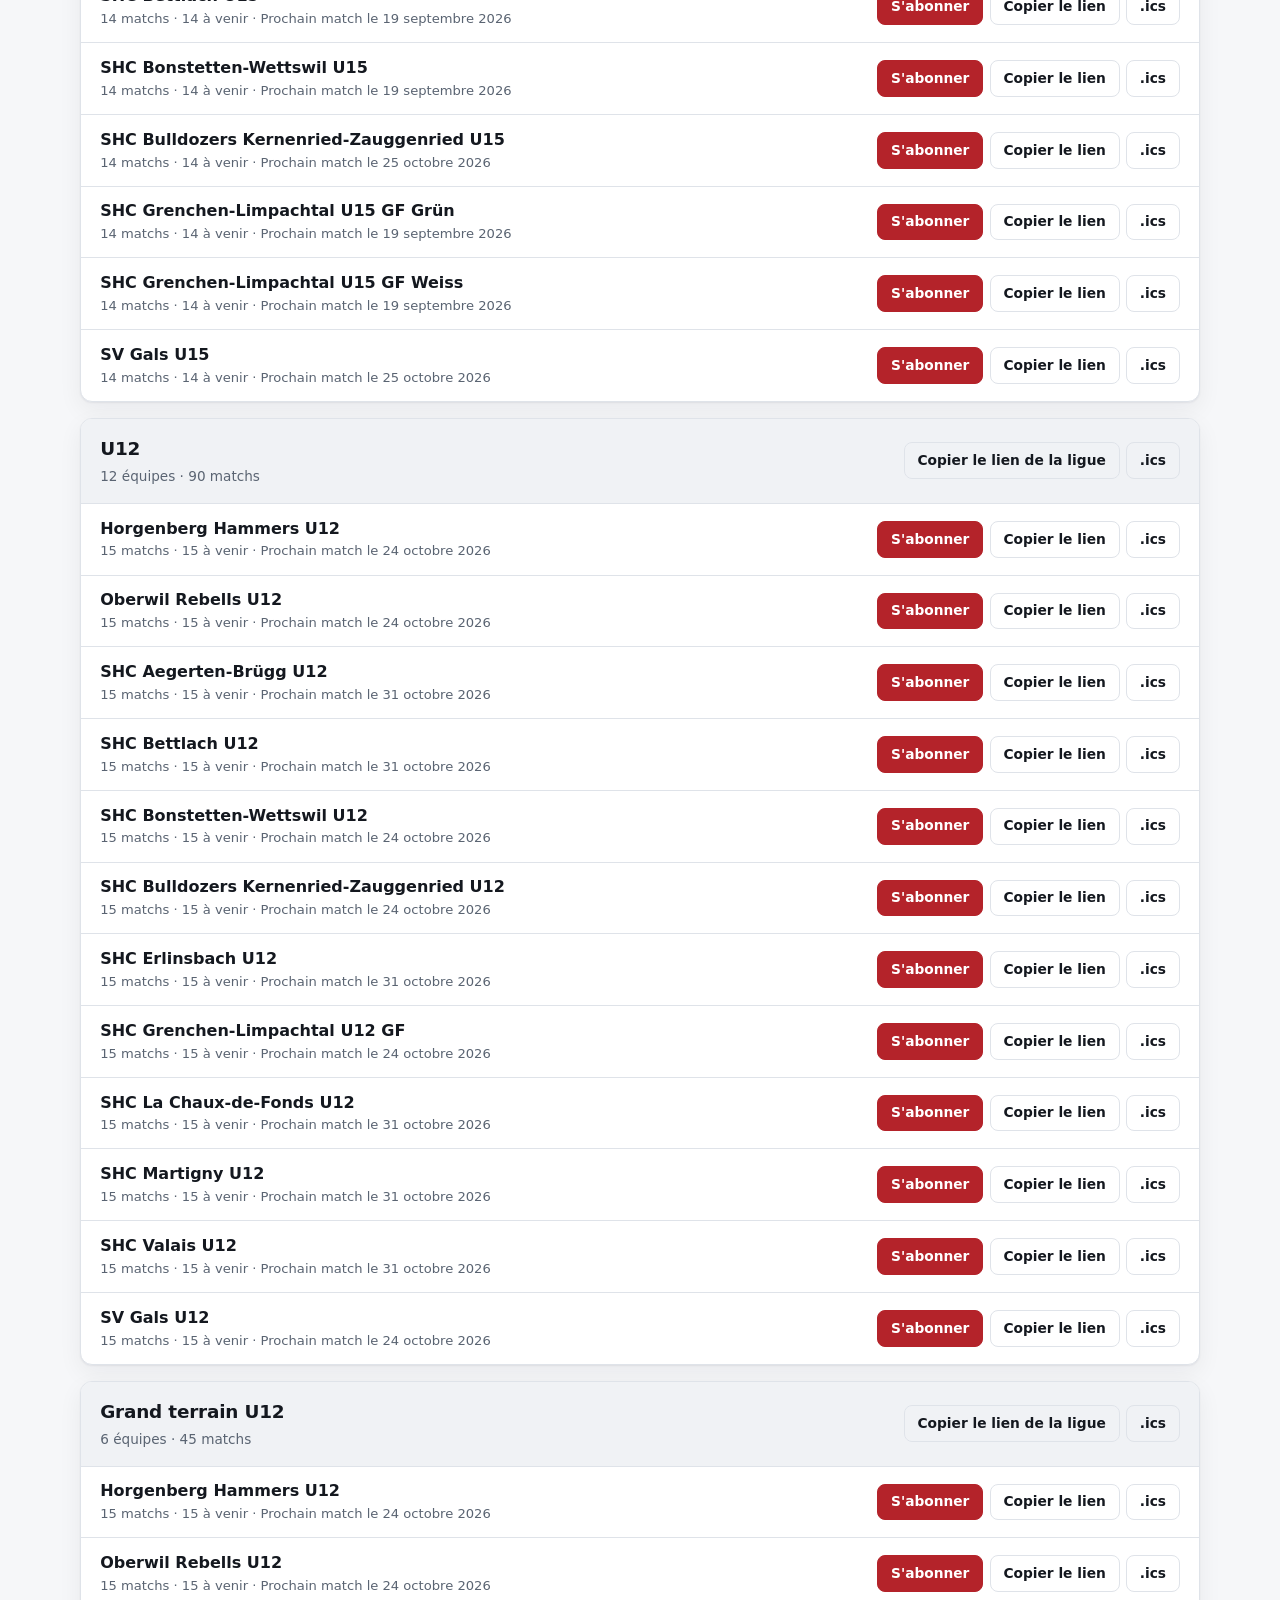
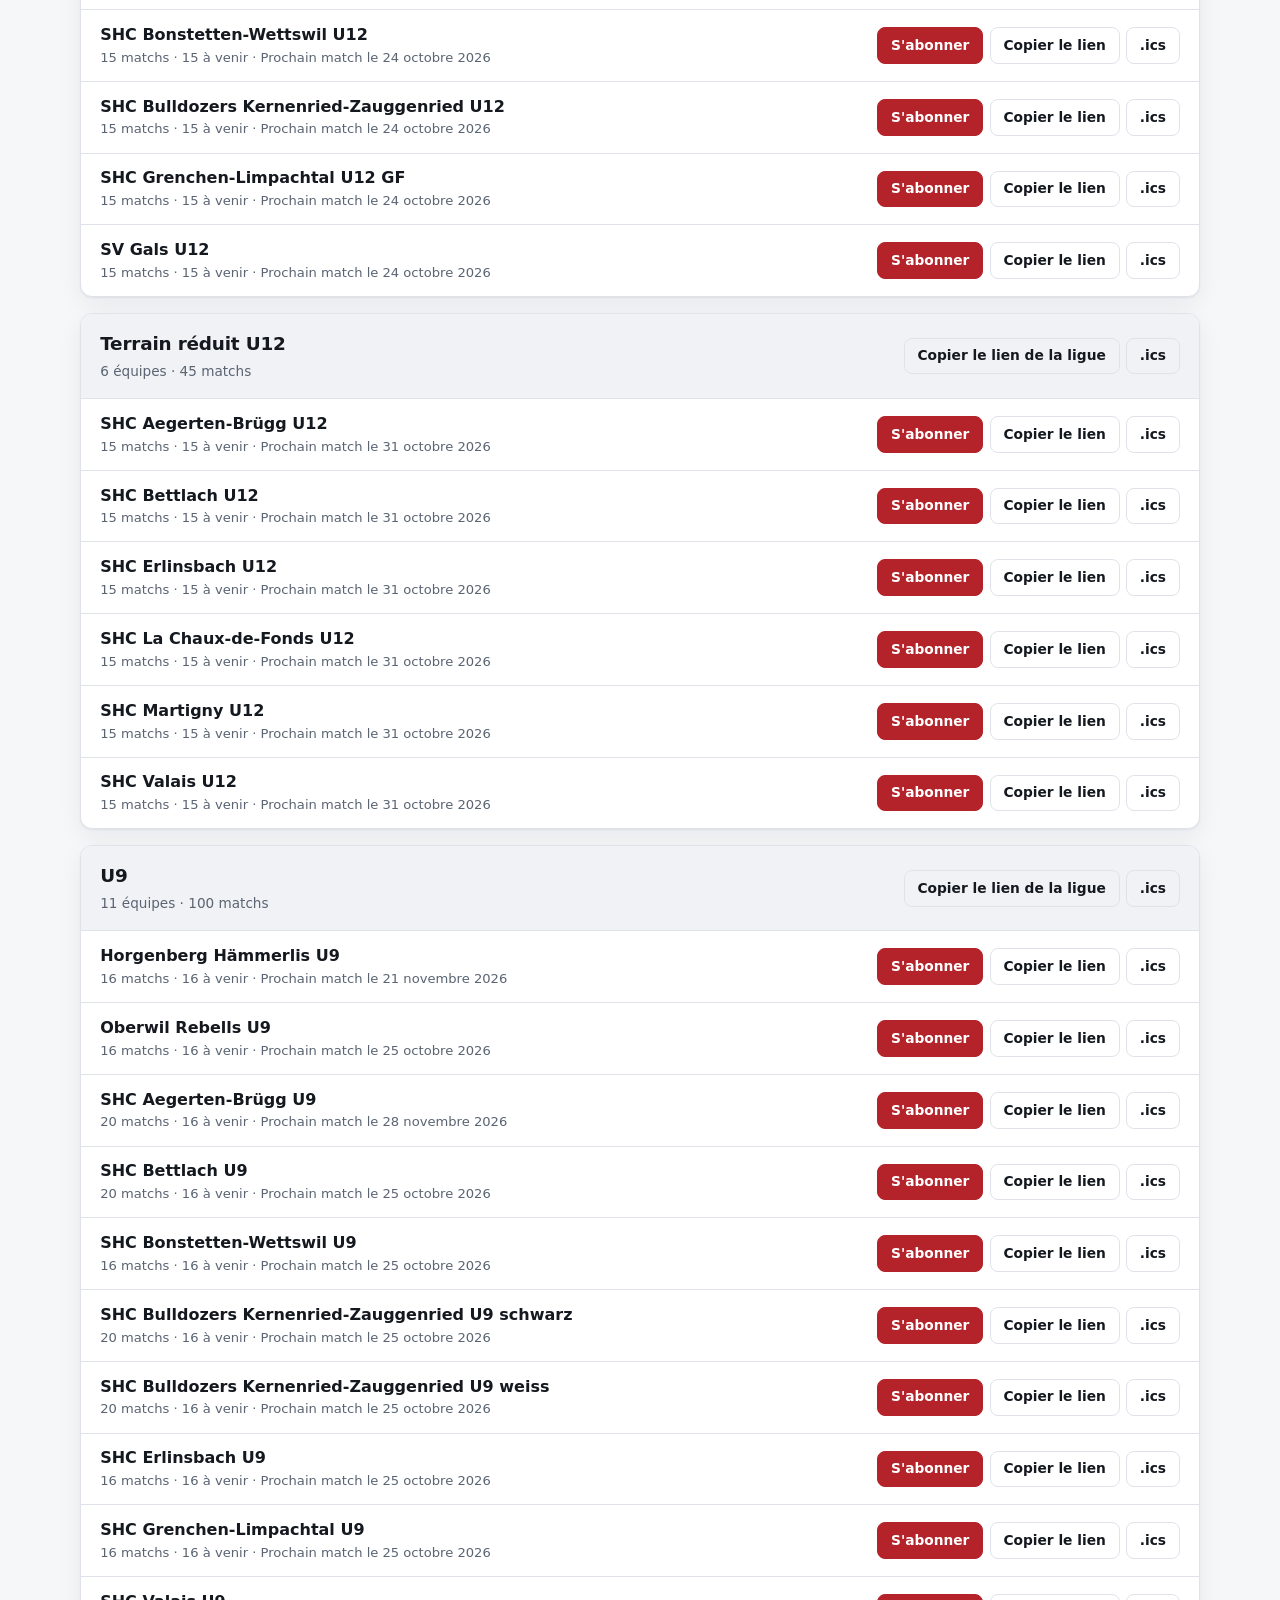
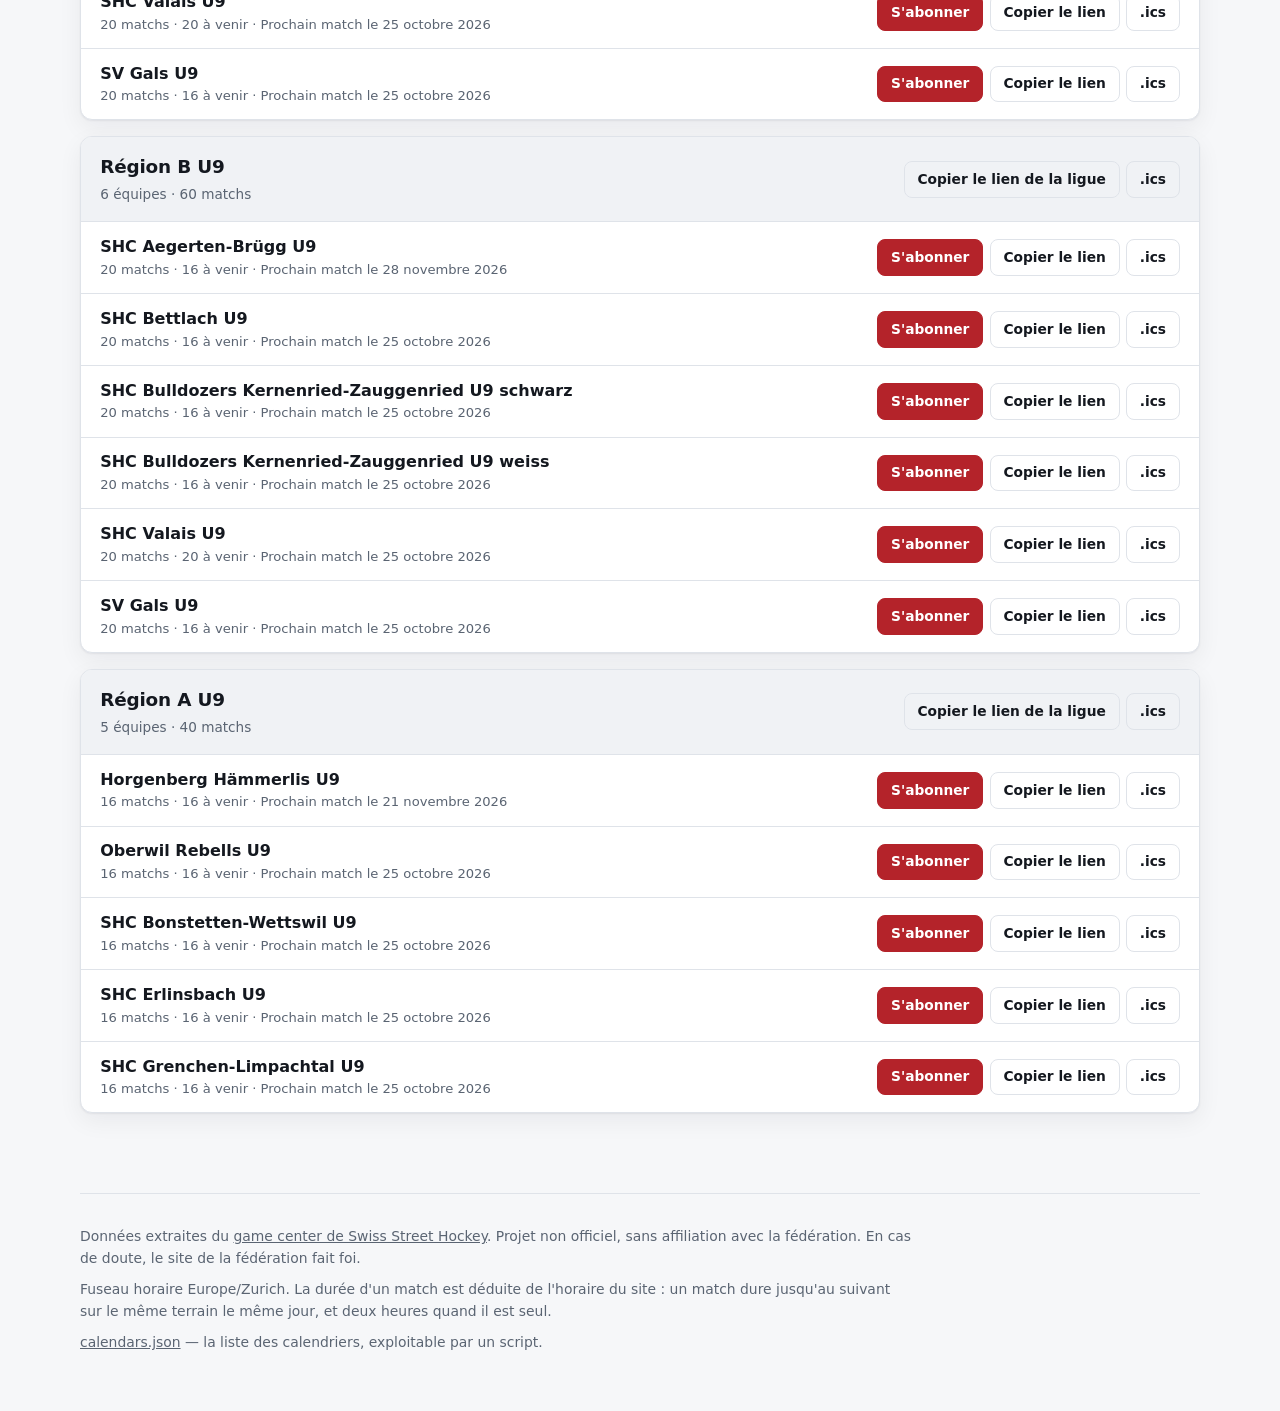
==== commit f8fb7a80: "Refresh calendars from the game center" ====
--- a/docs/index.html
+++ b/docs/index.html
@@ -26,7 +26,7 @@
       <div><dt>Matchs</dt><dd>1059</dd></div>
       <div><dt>Calendriers</dt><dd>196</dd></div>
     </dl>
-    <p class="updated">Dernière mise à jour des données : 07.09.2026 09:20 UTC</p>
+    <p class="updated">Dernière mise à jour des données : 14.09.2026 09:51 UTC</p>
   </div>
 </header>
 
@@ -720,7 +720,7 @@
           <li class="team" data-search="shc belpa 1107 damen dames">
             <div class="team__info">
               <span class="team__name">SHC Belpa 1107 Damen</span>
-              <span class="team__meta">12 matchs · 12 à venir · Prochain match le 27 septembre 2026</span>
+              <span class="team__meta">12 matchs · 12 à venir · Prochain match le 4 octobre 2026</span>
             </div>
             <div class="calendar-actions" data-path="calendars/dames/shc-belpa-1107-damen.ics">
               <button type="button" class="btn btn--primary" data-action="subscribe">S'abonner</button>
@@ -800,7 +800,7 @@
           <li class="team" data-search="oberwil rebells 2 coupe suisse">
             <div class="team__info">
               <span class="team__name">Oberwil Rebells 2</span>
-              <span class="team__meta">1 matchs · 1 à venir · Prochain match le 13 septembre 2026</span>
+              <span class="team__meta">1 matchs · 0 à venir · Saison terminée</span>
             </div>
             <div class="calendar-actions" data-path="calendars/coupe-suisse/oberwil-rebells-2.ics">
               <button type="button" class="btn btn--primary" data-action="subscribe">S'abonner</button>
@@ -822,7 +822,7 @@
           <li class="team" data-search="shc belpa 1107 1 coupe suisse">
             <div class="team__info">
               <span class="team__name">SHC Belpa 1107 1</span>
-              <span class="team__meta">1 matchs · 1 à venir · Prochain match le 13 septembre 2026</span>
+              <span class="team__meta">1 matchs · 0 à venir · Saison terminée</span>
             </div>
             <div class="calendar-actions" data-path="calendars/coupe-suisse/shc-belpa-1107-1.ics">
               <button type="button" class="btn btn--primary" data-action="subscribe">S'abonner</button>
@@ -833,7 +833,7 @@
           <li class="team" data-search="shc belpa 1107 2 coupe suisse">
             <div class="team__info">
               <span class="team__name">SHC Belpa 1107 2</span>
-              <span class="team__meta">1 matchs · 1 à venir · Prochain match le 12 septembre 2026</span>
+              <span class="team__meta">1 matchs · 0 à venir · Saison terminée</span>
             </div>
             <div class="calendar-actions" data-path="calendars/coupe-suisse/shc-belpa-1107-2.ics">
               <button type="button" class="btn btn--primary" data-action="subscribe">S'abonner</button>
@@ -844,7 +844,7 @@
           <li class="team" data-search="shc bettlach 1 coupe suisse">
             <div class="team__info">
               <span class="team__name">SHC Bettlach 1</span>
-              <span class="team__meta">1 matchs · 1 à venir · Prochain match le 12 septembre 2026</span>
+              <span class="team__meta">1 matchs · 0 à venir · Saison terminée</span>
             </div>
             <div class="calendar-actions" data-path="calendars/coupe-suisse/shc-bettlach-1.ics">
               <button type="button" class="btn btn--primary" data-action="subscribe">S'abonner</button>
@@ -877,7 +877,7 @@
           <li class="team" data-search="shc bulldozers kernenried-zauggenried 2 coupe suisse">
             <div class="team__info">
               <span class="team__name">SHC Bulldozers Kernenried-Zauggenried 2</span>
-              <span class="team__meta">1 matchs · 1 à venir · Prochain match le 12 septembre 2026</span>
+              <span class="team__meta">1 matchs · 0 à venir · Saison terminée</span>
             </div>
             <div class="calendar-actions" data-path="calendars/coupe-suisse/shc-bulldozers-kernenried-zauggenried-2.ics">
               <button type="button" class="btn btn--primary" data-action="subscribe">S'abonner</button>
@@ -888,7 +888,7 @@
           <li class="team" data-search="shc diabla 1 coupe suisse">
             <div class="team__info">
               <span class="team__name">SHC Diabla 1</span>
-              <span class="team__meta">1 matchs · 1 à venir · Prochain match le 12 septembre 2026</span>
+              <span class="team__meta">1 matchs · 0 à venir · Saison terminée</span>
             </div>
             <div class="calendar-actions" data-path="calendars/coupe-suisse/shc-diabla-1.ics">
               <button type="button" class="btn btn--primary" data-action="subscribe">S'abonner</button>
@@ -899,7 +899,7 @@
           <li class="team" data-search="shc fribourg dragons coupe suisse">
             <div class="team__info">
               <span class="team__name">SHC Fribourg Dragons</span>
-              <span class="team__meta">1 matchs · 1 à venir · Prochain match le 13 septembre 2026</span>
+              <span class="team__meta">1 matchs · 0 à venir · Saison terminée</span>
             </div>
             <div class="calendar-actions" data-path="calendars/coupe-suisse/shc-fribourg-dragons.ics">
               <button type="button" class="btn btn--primary" data-action="subscribe">S'abonner</button>
@@ -910,7 +910,7 @@
           <li class="team" data-search="shc grenchen-limpachtal 1 coupe suisse">
             <div class="team__info">
               <span class="team__name">SHC Grenchen-Limpachtal 1</span>
-              <span class="team__meta">1 matchs · 1 à venir · Prochain match le 12 septembre 2026</span>
+              <span class="team__meta">1 matchs · 0 à venir · Saison terminée</span>
             </div>
             <div class="calendar-actions" data-path="calendars/coupe-suisse/shc-grenchen-limpachtal-1.ics">
               <button type="button" class="btn btn--primary" data-action="subscribe">S'abonner</button>
@@ -921,7 +921,7 @@
           <li class="team" data-search="shc grenchen-limpachtal 2 coupe suisse">
             <div class="team__info">
               <span class="team__name">SHC Grenchen-Limpachtal 2</span>
-              <span class="team__meta">1 matchs · 1 à venir · Prochain match le 13 septembre 2026</span>
+              <span class="team__meta">1 matchs · 0 à venir · Saison terminée</span>
             </div>
             <div class="calendar-actions" data-path="calendars/coupe-suisse/shc-grenchen-limpachtal-2.ics">
               <button type="button" class="btn btn--primary" data-action="subscribe">S'abonner</button>
@@ -932,7 +932,7 @@
           <li class="team" data-search="shc la chaux-de-fonds 1 coupe suisse">
             <div class="team__info">
               <span class="team__name">SHC La Chaux-de-Fonds 1</span>
-              <span class="team__meta">1 matchs · 1 à venir · Prochain match le 12 septembre 2026</span>
+              <span class="team__meta">1 matchs · 0 à venir · Saison terminée</span>
             </div>
             <div class="calendar-actions" data-path="calendars/coupe-suisse/shc-la-chaux-de-fonds-1.ics">
               <button type="button" class="btn btn--primary" data-action="subscribe">S'abonner</button>
@@ -954,7 +954,7 @@
           <li class="team" data-search="shc langenthal devils 1 coupe suisse">
             <div class="team__info">
               <span class="team__name">SHC Langenthal Devils 1</span>
-              <span class="team__meta">1 matchs · 1 à venir · Prochain match le 13 septembre 2026</span>
+              <span class="team__meta">1 matchs · 0 à venir · Saison terminée</span>
             </div>
             <div class="calendar-actions" data-path="calendars/coupe-suisse/shc-langenthal-devils-1.ics">
               <button type="button" class="btn btn--primary" data-action="subscribe">S'abonner</button>
@@ -976,7 +976,7 @@
           <li class="team" data-search="shc martigny 2 coupe suisse">
             <div class="team__info">
               <span class="team__name">SHC Martigny 2</span>
-              <span class="team__meta">1 matchs · 1 à venir · Prochain match le 13 septembre 2026</span>
+              <span class="team__meta">1 matchs · 0 à venir · Saison terminée</span>
             </div>
             <div class="calendar-actions" data-path="calendars/coupe-suisse/shc-martigny-2.ics">
               <button type="button" class="btn btn--primary" data-action="subscribe">S'abonner</button>
@@ -998,7 +998,7 @@
           <li class="team" data-search="shc seetal admirals 2 coupe suisse">
             <div class="team__info">
               <span class="team__name">SHC Seetal Admirals 2</span>
-              <span class="team__meta">1 matchs · 1 à venir · Prochain match le 13 septembre 2026</span>
+              <span class="team__meta">1 matchs · 0 à venir · Saison terminée</span>
             </div>
             <div class="calendar-actions" data-path="calendars/coupe-suisse/shc-seetal-admirals-2.ics">
               <button type="button" class="btn btn--primary" data-action="subscribe">S'abonner</button>
@@ -1009,7 +1009,7 @@
           <li class="team" data-search="sierre lions 2 coupe suisse">
             <div class="team__info">
               <span class="team__name">Sierre Lions 2</span>
-              <span class="team__meta">1 matchs · 1 à venir · Prochain match le 13 septembre 2026</span>
+              <span class="team__meta">1 matchs · 0 à venir · Saison terminée</span>
             </div>
             <div class="calendar-actions" data-path="calendars/coupe-suisse/sierre-lions-2.ics">
               <button type="button" class="btn btn--primary" data-action="subscribe">S'abonner</button>
@@ -1249,7 +1249,7 @@
           <li class="team" data-search="oberwil rebells u18 u18">
             <div class="team__info">
               <span class="team__name">Oberwil Rebells U18</span>
-              <span class="team__meta">18 matchs · 18 à venir · Prochain match le 13 septembre 2026</span>
+              <span class="team__meta">18 matchs · 17 à venir · Prochain match le 27 septembre 2026</span>
             </div>
             <div class="calendar-actions" data-path="calendars/u18/oberwil-rebells-u18.ics">
               <button type="button" class="btn btn--primary" data-action="subscribe">S'abonner</button>
@@ -1271,7 +1271,7 @@
           <li class="team" data-search="shc bettlach u18 u18">
             <div class="team__info">
               <span class="team__name">SHC Bettlach U18</span>
-              <span class="team__meta">18 matchs · 18 à venir · Prochain match le 13 septembre 2026</span>
+              <span class="team__meta">18 matchs · 17 à venir · Prochain match le 18 septembre 2026</span>
             </div>
             <div class="calendar-actions" data-path="calendars/u18/shc-bettlach-u18.ics">
               <button type="button" class="btn btn--primary" data-action="subscribe">S'abonner</button>
@@ -1293,7 +1293,7 @@
           <li class="team" data-search="shc bulldozers kernenried-zauggenried u18 u18">
             <div class="team__info">
               <span class="team__name">SHC Bulldozers Kernenried-Zauggenried U18</span>
-              <span class="team__meta">18 matchs · 18 à venir · Prochain match le 13 septembre 2026</span>
+              <span class="team__meta">18 matchs · 17 à venir · Prochain match le 10 octobre 2026</span>
             </div>
             <div class="calendar-actions" data-path="calendars/u18/shc-bulldozers-kernenried-zauggenried-u18.ics">
               <button type="button" class="btn btn--primary" data-action="subscribe">S'abonner</button>
@@ -1326,7 +1326,7 @@
           <li class="team" data-search="shc martigny u18 u18">
             <div class="team__info">
               <span class="team__name">SHC Martigny U18</span>
-              <span class="team__meta">18 matchs · 18 à venir · Prochain match le 13 septembre 2026</span>
+              <span class="team__meta">18 matchs · 17 à venir · Prochain match le 20 septembre 2026</span>
             </div>
             <div class="calendar-actions" data-path="calendars/u18/shc-martigny-u18.ics">
               <button type="button" class="btn btn--primary" data-action="subscribe">S'abonner</button>
@@ -2018,7 +2018,7 @@
           <li class="team" data-search="shc aegerten-brügg u9 u9">
             <div class="team__info">
               <span class="team__name">SHC Aegerten-Brügg U9</span>
-              <span class="team__meta">20 matchs · 20 à venir · Prochain match le 13 septembre 2026</span>
+              <span class="team__meta">20 matchs · 16 à venir · Prochain match le 28 novembre 2026</span>
             </div>
             <div class="calendar-actions" data-path="calendars/u9/shc-aegerten-brugg-u9.ics">
               <button type="button" class="btn btn--primary" data-action="subscribe">S'abonner</button>
@@ -2029,7 +2029,7 @@
           <li class="team" data-search="shc bettlach u9 u9">
             <div class="team__info">
               <span class="team__name">SHC Bettlach U9</span>
-              <span class="team__meta">20 matchs · 20 à venir · Prochain match le 13 septembre 2026</span>
+              <span class="team__meta">20 matchs · 16 à venir · Prochain match le 25 octobre 2026</span>
             </div>
             <div class="calendar-actions" data-path="calendars/u9/shc-bettlach-u9.ics">
               <button type="button" class="btn btn--primary" data-action="subscribe">S'abonner</button>
@@ -2051,7 +2051,7 @@
           <li class="team" data-search="shc bulldozers kernenried-zauggenried u9 schwarz u9">
             <div class="team__info">
               <span class="team__name">SHC Bulldozers Kernenried-Zauggenried U9 schwarz</span>
-              <span class="team__meta">20 matchs · 20 à venir · Prochain match le 13 septembre 2026</span>
+              <span class="team__meta">20 matchs · 16 à venir · Prochain match le 25 octobre 2026</span>
             </div>
             <div class="calendar-actions" data-path="calendars/u9/shc-bulldozers-kernenried-zauggenried-u9-schwarz.ics">
               <button type="button" class="btn btn--primary" data-action="subscribe">S'abonner</button>
@@ -2062,7 +2062,7 @@
           <li class="team" data-search="shc bulldozers kernenried-zauggenried u9 weiss u9">
             <div class="team__info">
               <span class="team__name">SHC Bulldozers Kernenried-Zauggenried U9 weiss</span>
-              <span class="team__meta">20 matchs · 20 à venir · Prochain match le 13 septembre 2026</span>
+              <span class="team__meta">20 matchs · 16 à venir · Prochain match le 25 octobre 2026</span>
             </div>
             <div class="calendar-actions" data-path="calendars/u9/shc-bulldozers-kernenried-zauggenried-u9-weiss.ics">
               <button type="button" class="btn btn--primary" data-action="subscribe">S'abonner</button>
@@ -2106,7 +2106,7 @@
           <li class="team" data-search="sv gals u9 u9">
             <div class="team__info">
               <span class="team__name">SV Gals U9</span>
-              <span class="team__meta">20 matchs · 20 à venir · Prochain match le 13 septembre 2026</span>
+              <span class="team__meta">20 matchs · 16 à venir · Prochain match le 25 octobre 2026</span>
             </div>
             <div class="calendar-actions" data-path="calendars/u9/sv-gals-u9.ics">
               <button type="button" class="btn btn--primary" data-action="subscribe">S'abonner</button>
@@ -2131,7 +2131,7 @@
           <li class="team" data-search="shc aegerten-brügg u9 région b u9">
             <div class="team__info">
               <span class="team__name">SHC Aegerten-Brügg U9</span>
-              <span class="team__meta">20 matchs · 20 à venir · Prochain match le 13 septembre 2026</span>
+              <span class="team__meta">20 matchs · 16 à venir · Prochain match le 28 novembre 2026</span>
             </div>
             <div class="calendar-actions" data-path="calendars/region-b-u9/shc-aegerten-brugg-u9.ics">
               <button type="button" class="btn btn--primary" data-action="subscribe">S'abonner</button>
@@ -2142,7 +2142,7 @@
           <li class="team" data-search="shc bettlach u9 région b u9">
             <div class="team__info">
               <span class="team__name">SHC Bettlach U9</span>
-              <span class="team__meta">20 matchs · 20 à venir · Prochain match le 13 septembre 2026</span>
+              <span class="team__meta">20 matchs · 16 à venir · Prochain match le 25 octobre 2026</span>
             </div>
             <div class="calendar-actions" data-path="calendars/region-b-u9/shc-bettlach-u9.ics">
               <button type="button" class="btn btn--primary" data-action="subscribe">S'abonner</button>
@@ -2153,7 +2153,7 @@
           <li class="team" data-search="shc bulldozers kernenried-zauggenried u9 schwarz région b u9">
             <div class="team__info">
               <span class="team__name">SHC Bulldozers Kernenried-Zauggenried U9 schwarz</span>
-              <span class="team__meta">20 matchs · 20 à venir · Prochain match le 13 septembre 2026</span>
+              <span class="team__meta">20 matchs · 16 à venir · Prochain match le 25 octobre 2026</span>
             </div>
             <div class="calendar-actions" data-path="calendars/region-b-u9/shc-bulldozers-kernenried-zauggenried-u9-schwarz.ics">
               <button type="button" class="btn btn--primary" data-action="subscribe">S'abonner</button>
@@ -2164,7 +2164,7 @@
           <li class="team" data-search="shc bulldozers kernenried-zauggenried u9 weiss région b u9">
             <div class="team__info">
               <span class="team__name">SHC Bulldozers Kernenried-Zauggenried U9 weiss</span>
-              <span class="team__meta">20 matchs · 20 à venir · Prochain match le 13 septembre 2026</span>
+              <span class="team__meta">20 matchs · 16 à venir · Prochain match le 25 octobre 2026</span>
             </div>
             <div class="calendar-actions" data-path="calendars/region-b-u9/shc-bulldozers-kernenried-zauggenried-u9-weiss.ics">
               <button type="button" class="btn btn--primary" data-action="subscribe">S'abonner</button>
@@ -2186,7 +2186,7 @@
           <li class="team" data-search="sv gals u9 région b u9">
             <div class="team__info">
               <span class="team__name">SV Gals U9</span>
-              <span class="team__meta">20 matchs · 20 à venir · Prochain match le 13 septembre 2026</span>
+              <span class="team__meta">20 matchs · 16 à venir · Prochain match le 25 octobre 2026</span>
             </div>
             <div class="calendar-actions" data-path="calendars/region-b-u9/sv-gals-u9.ics">
               <button type="button" class="btn btn--primary" data-action="subscribe">S'abonner</button>
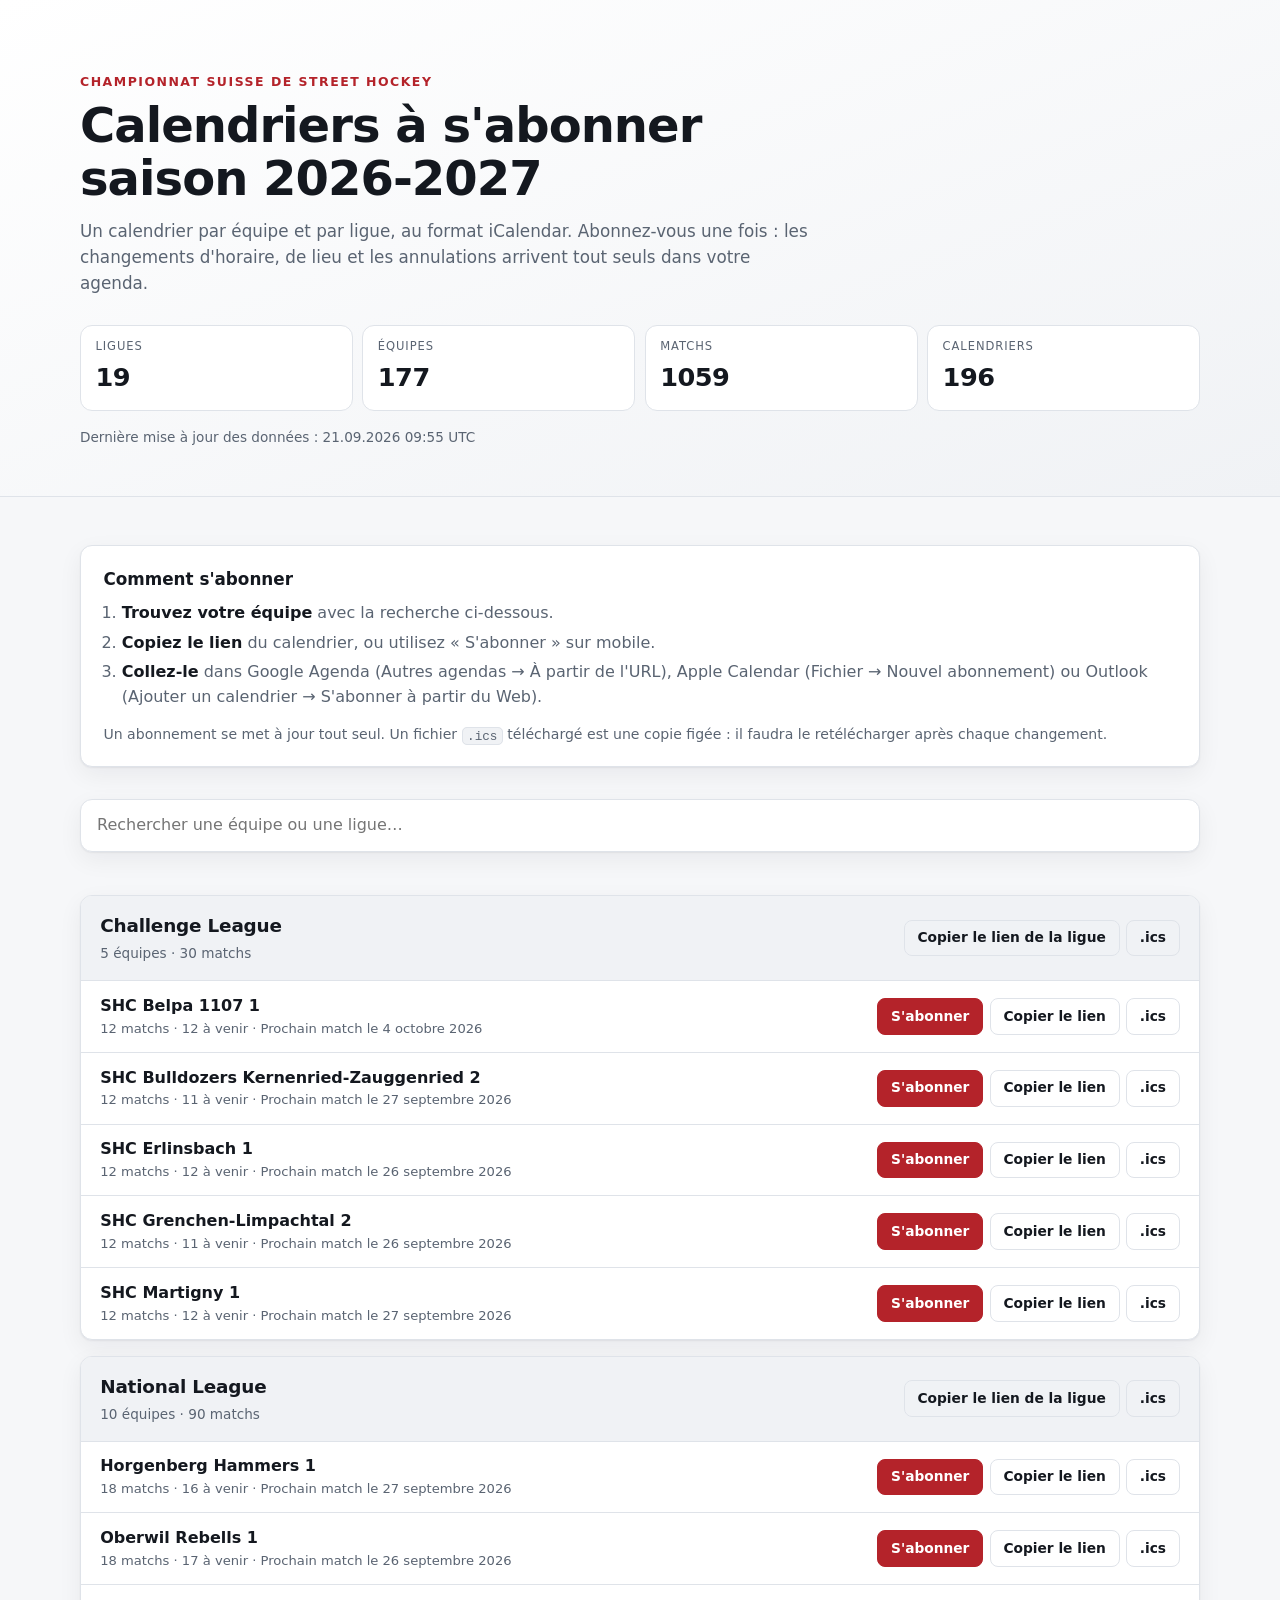
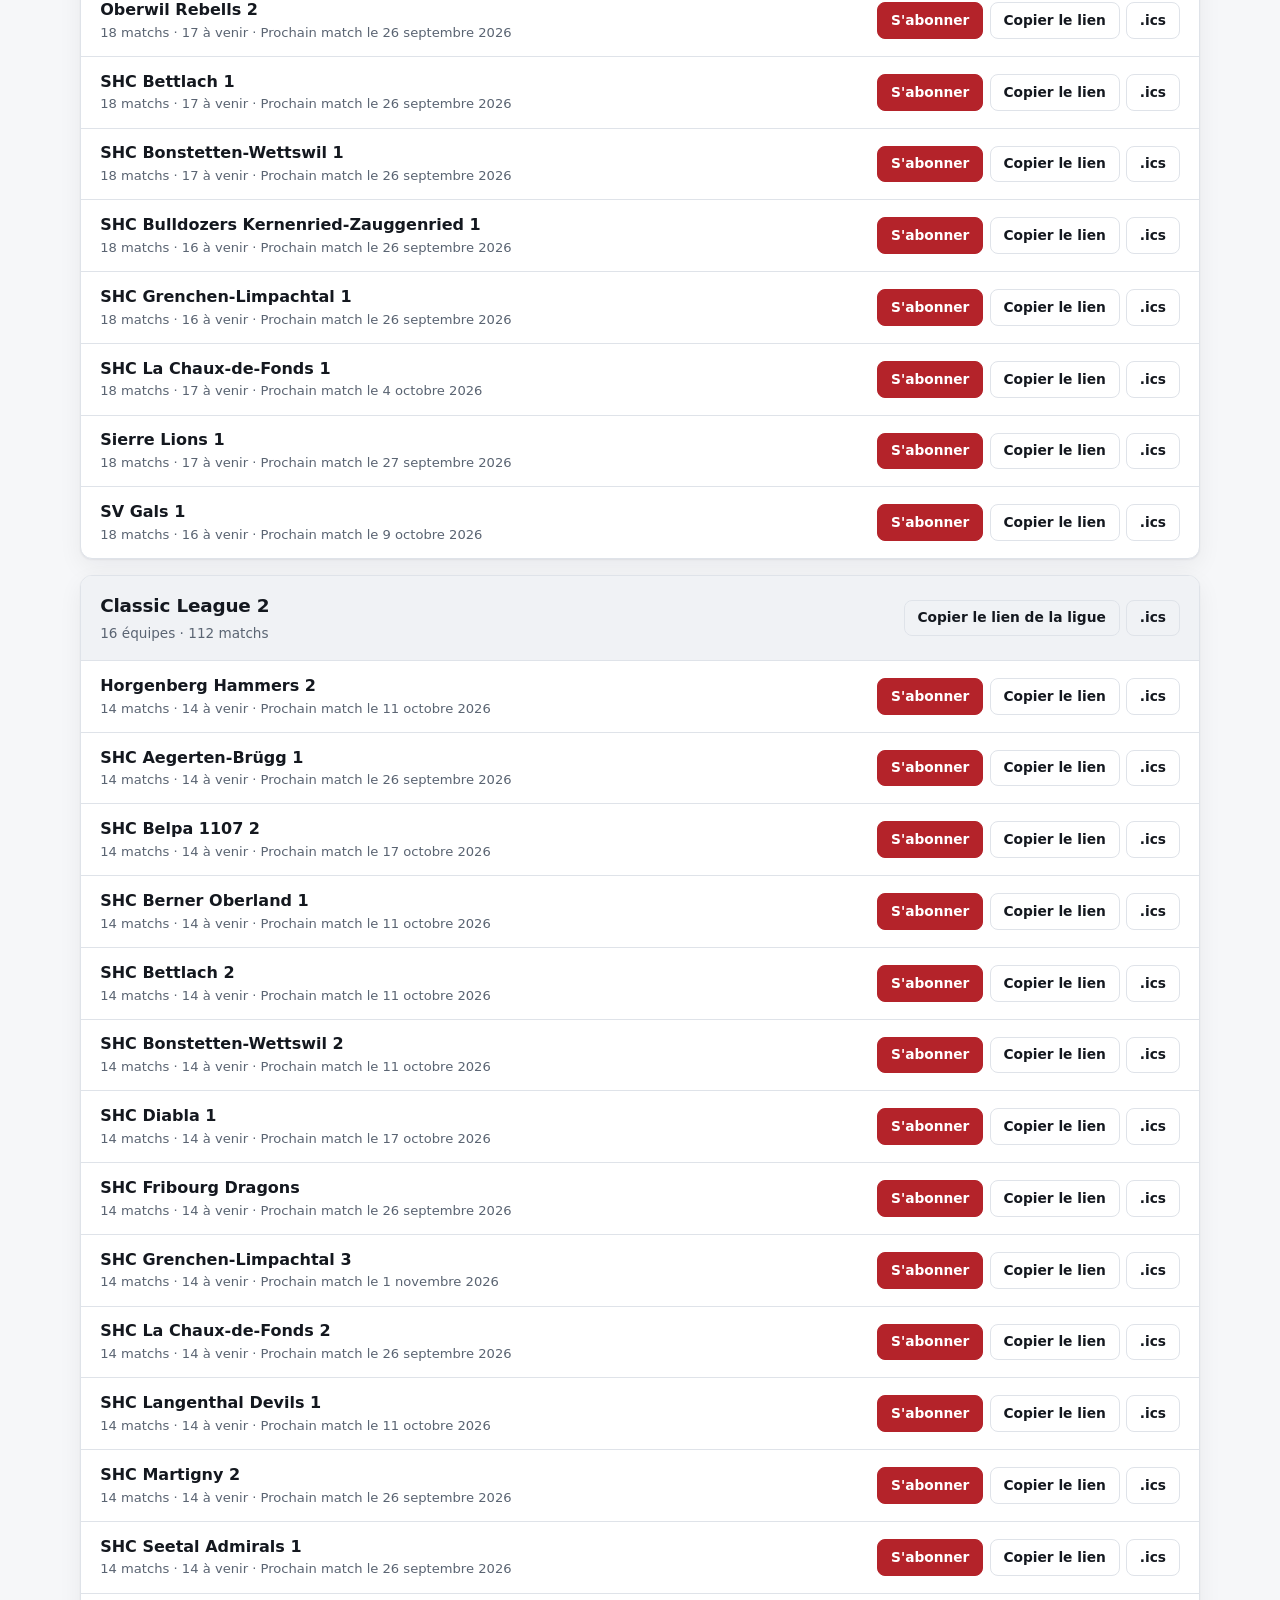
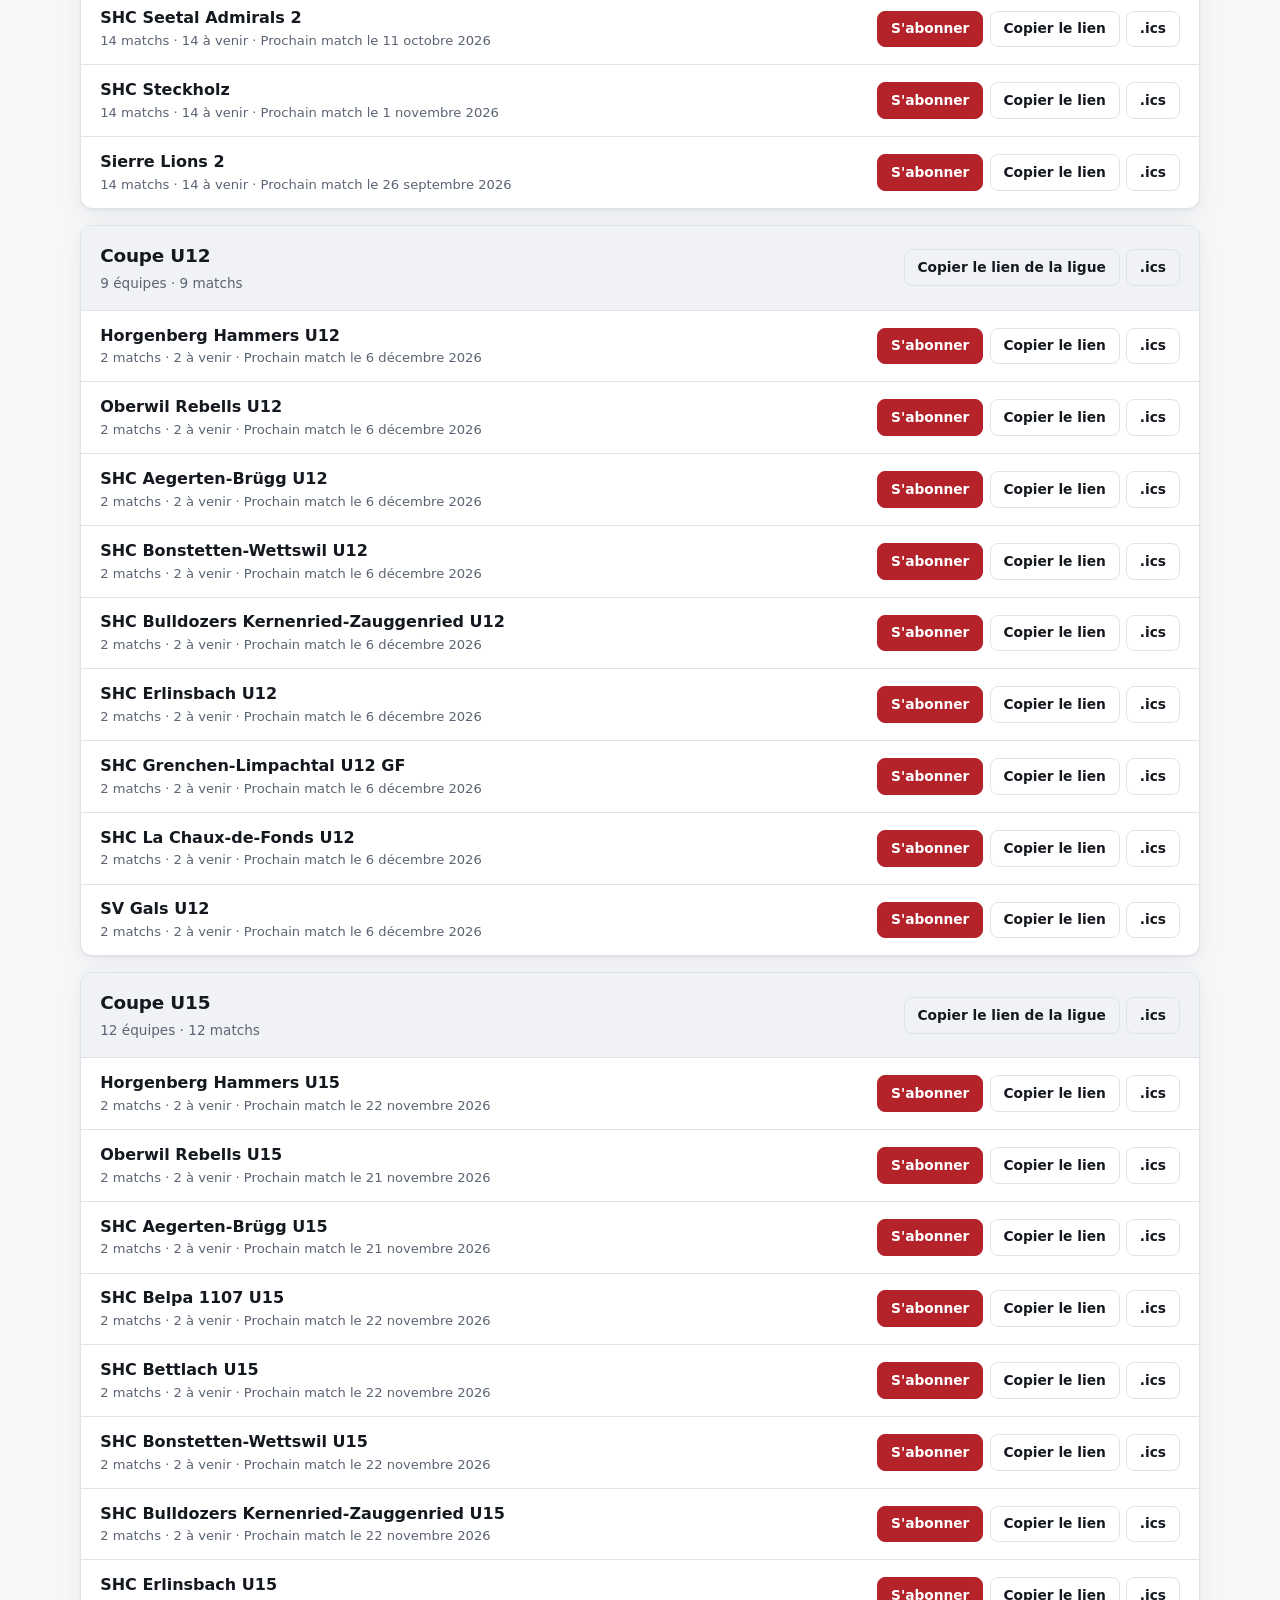
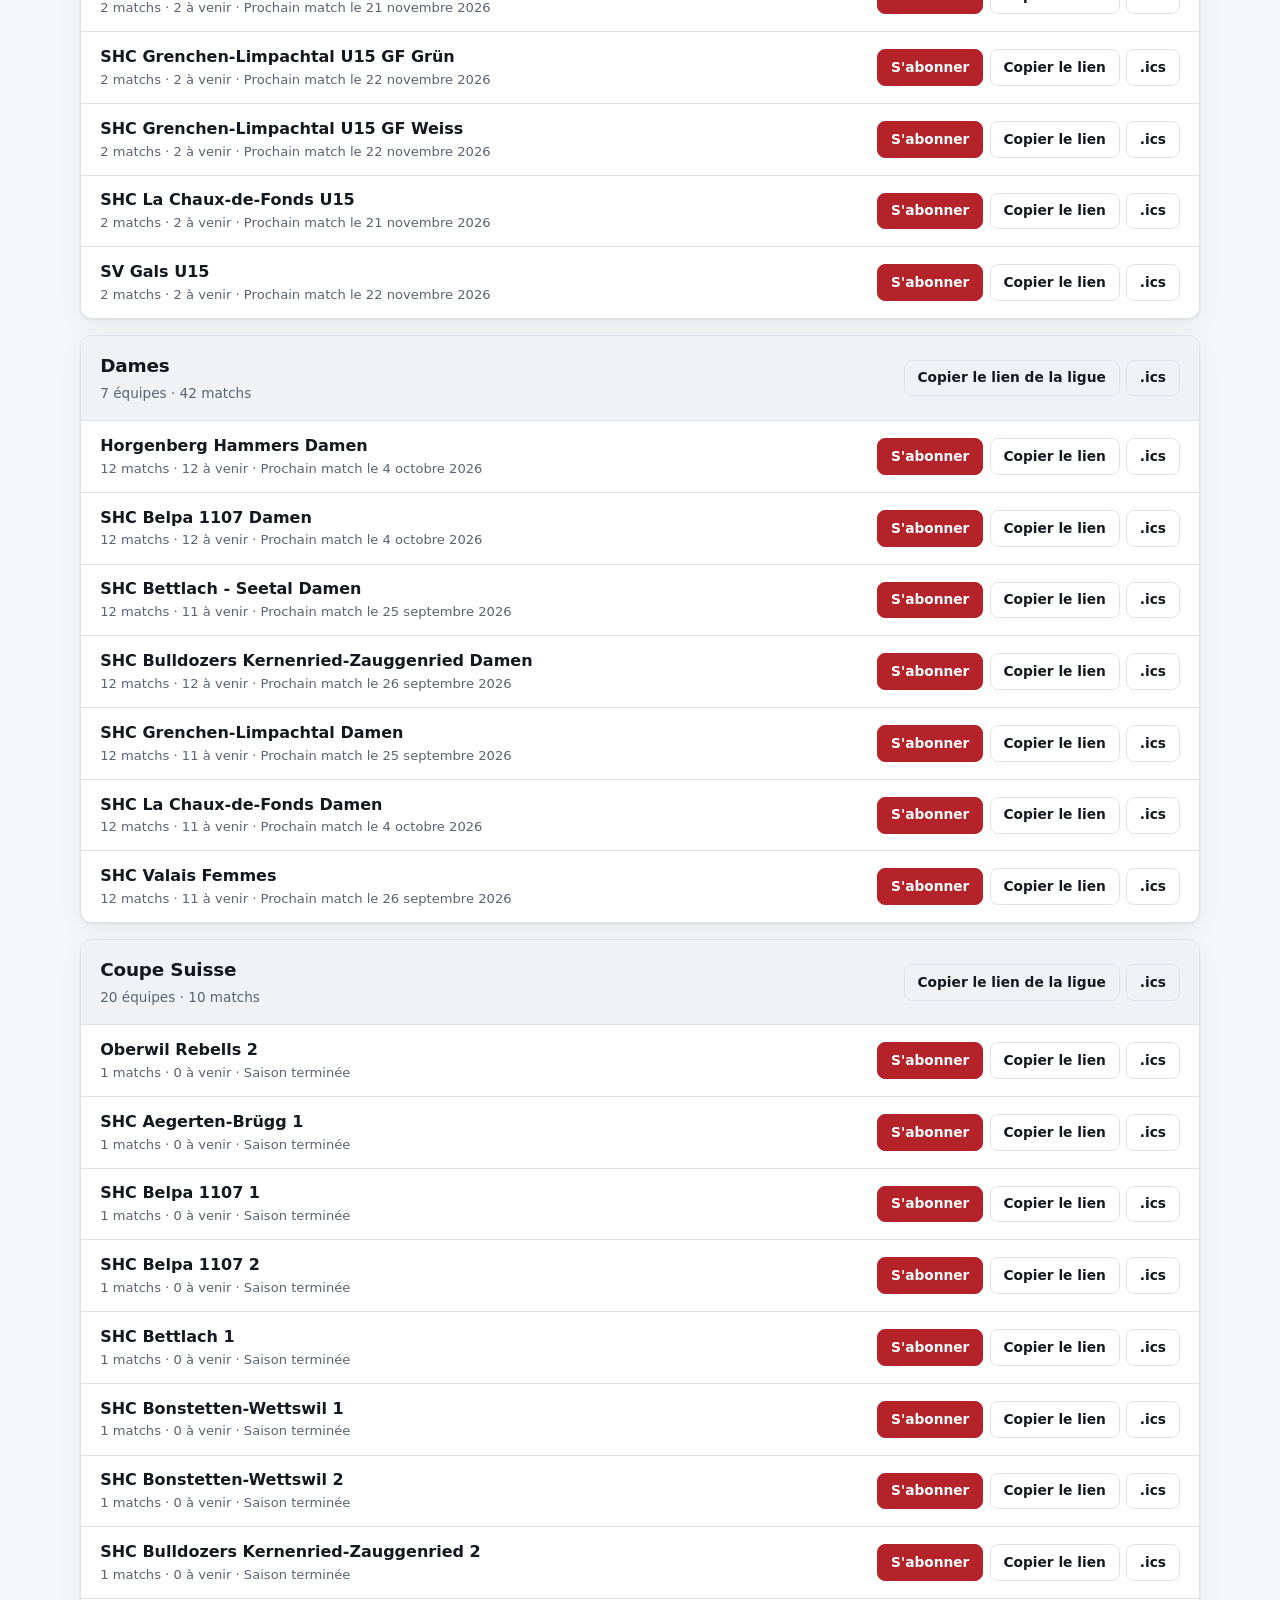
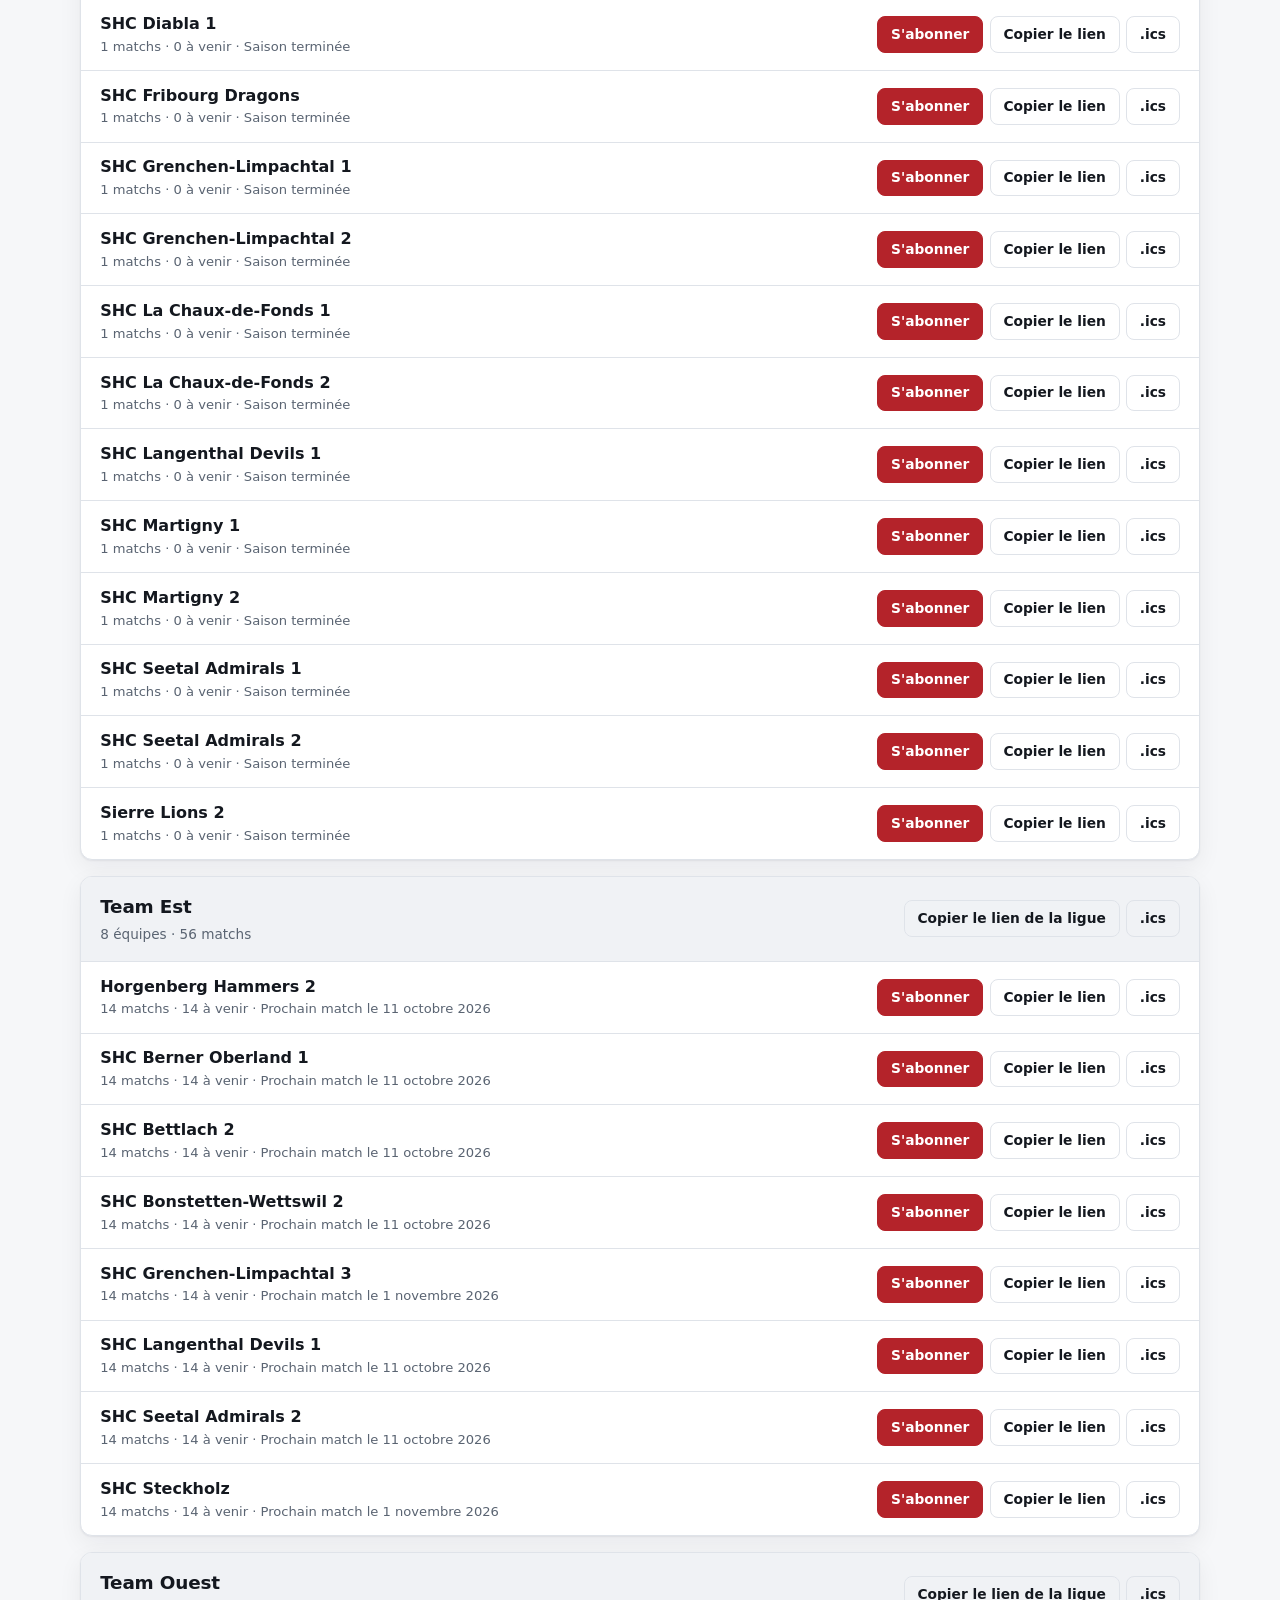
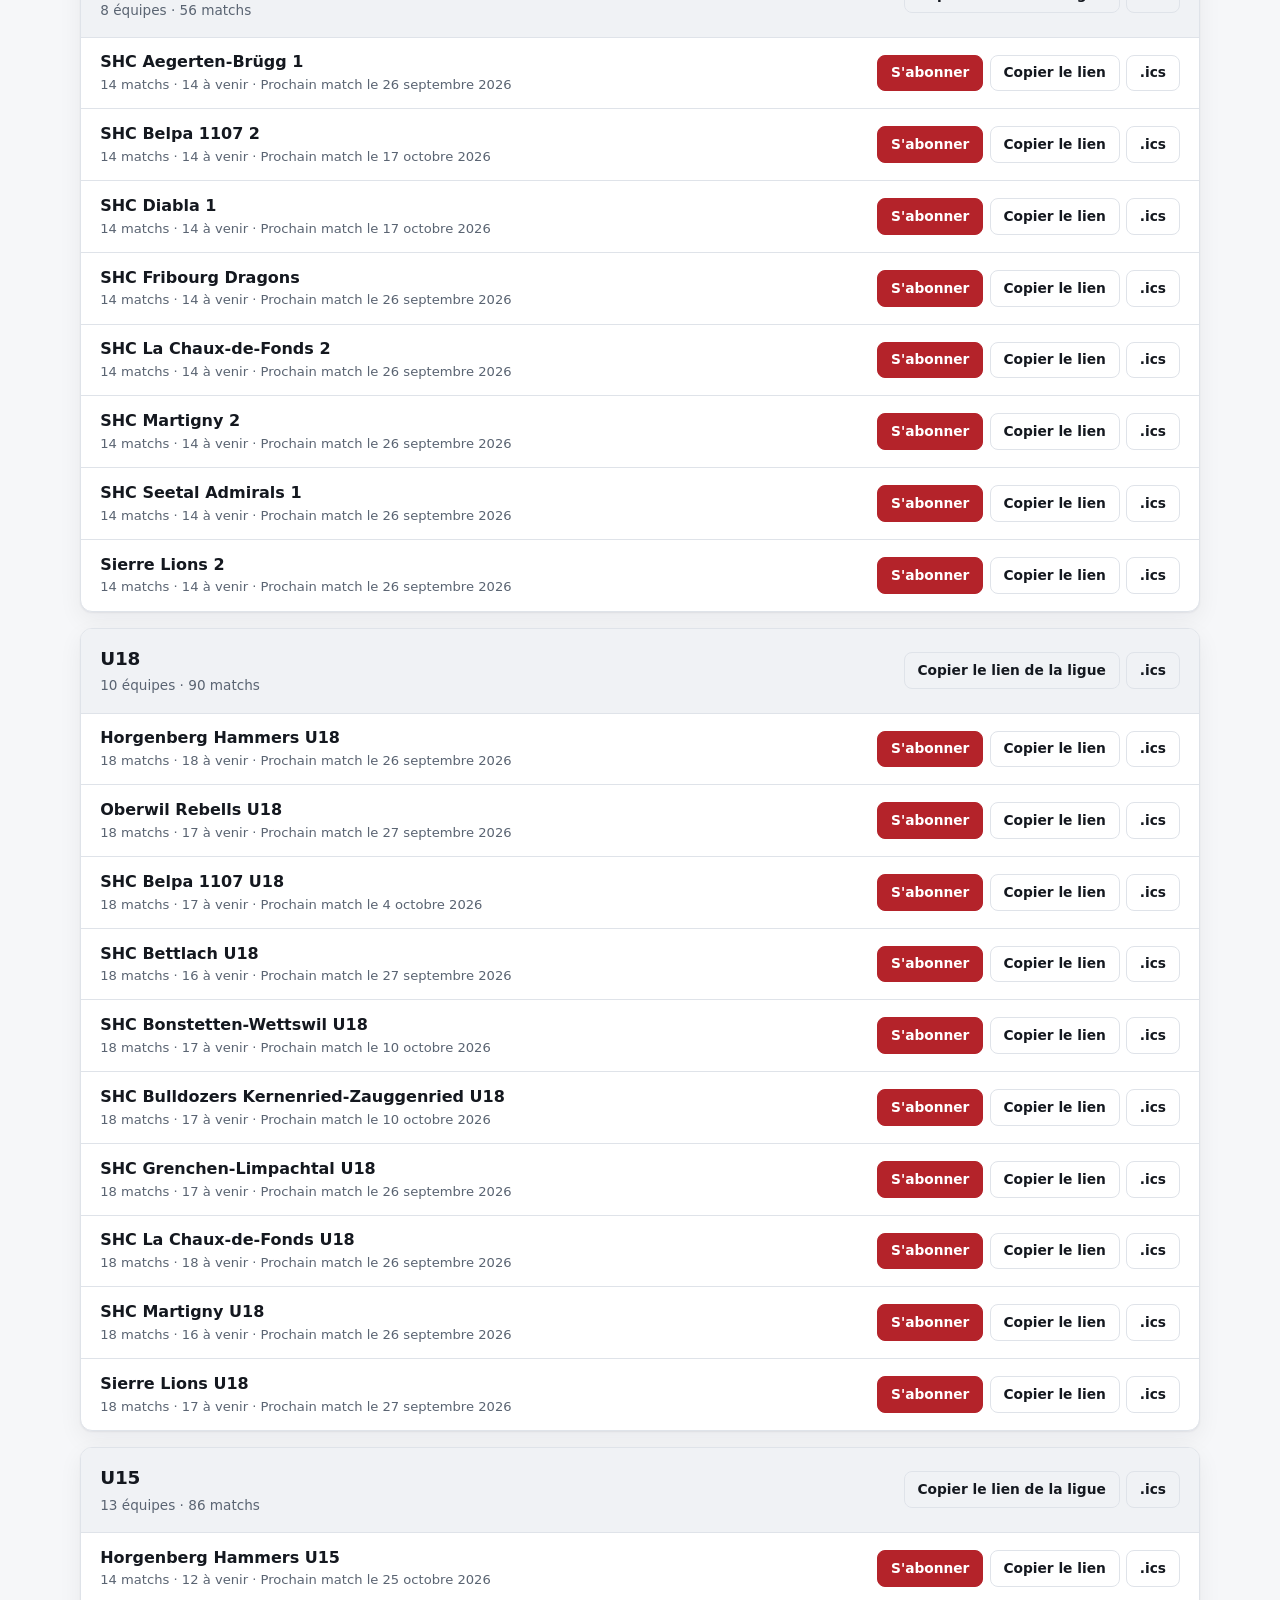
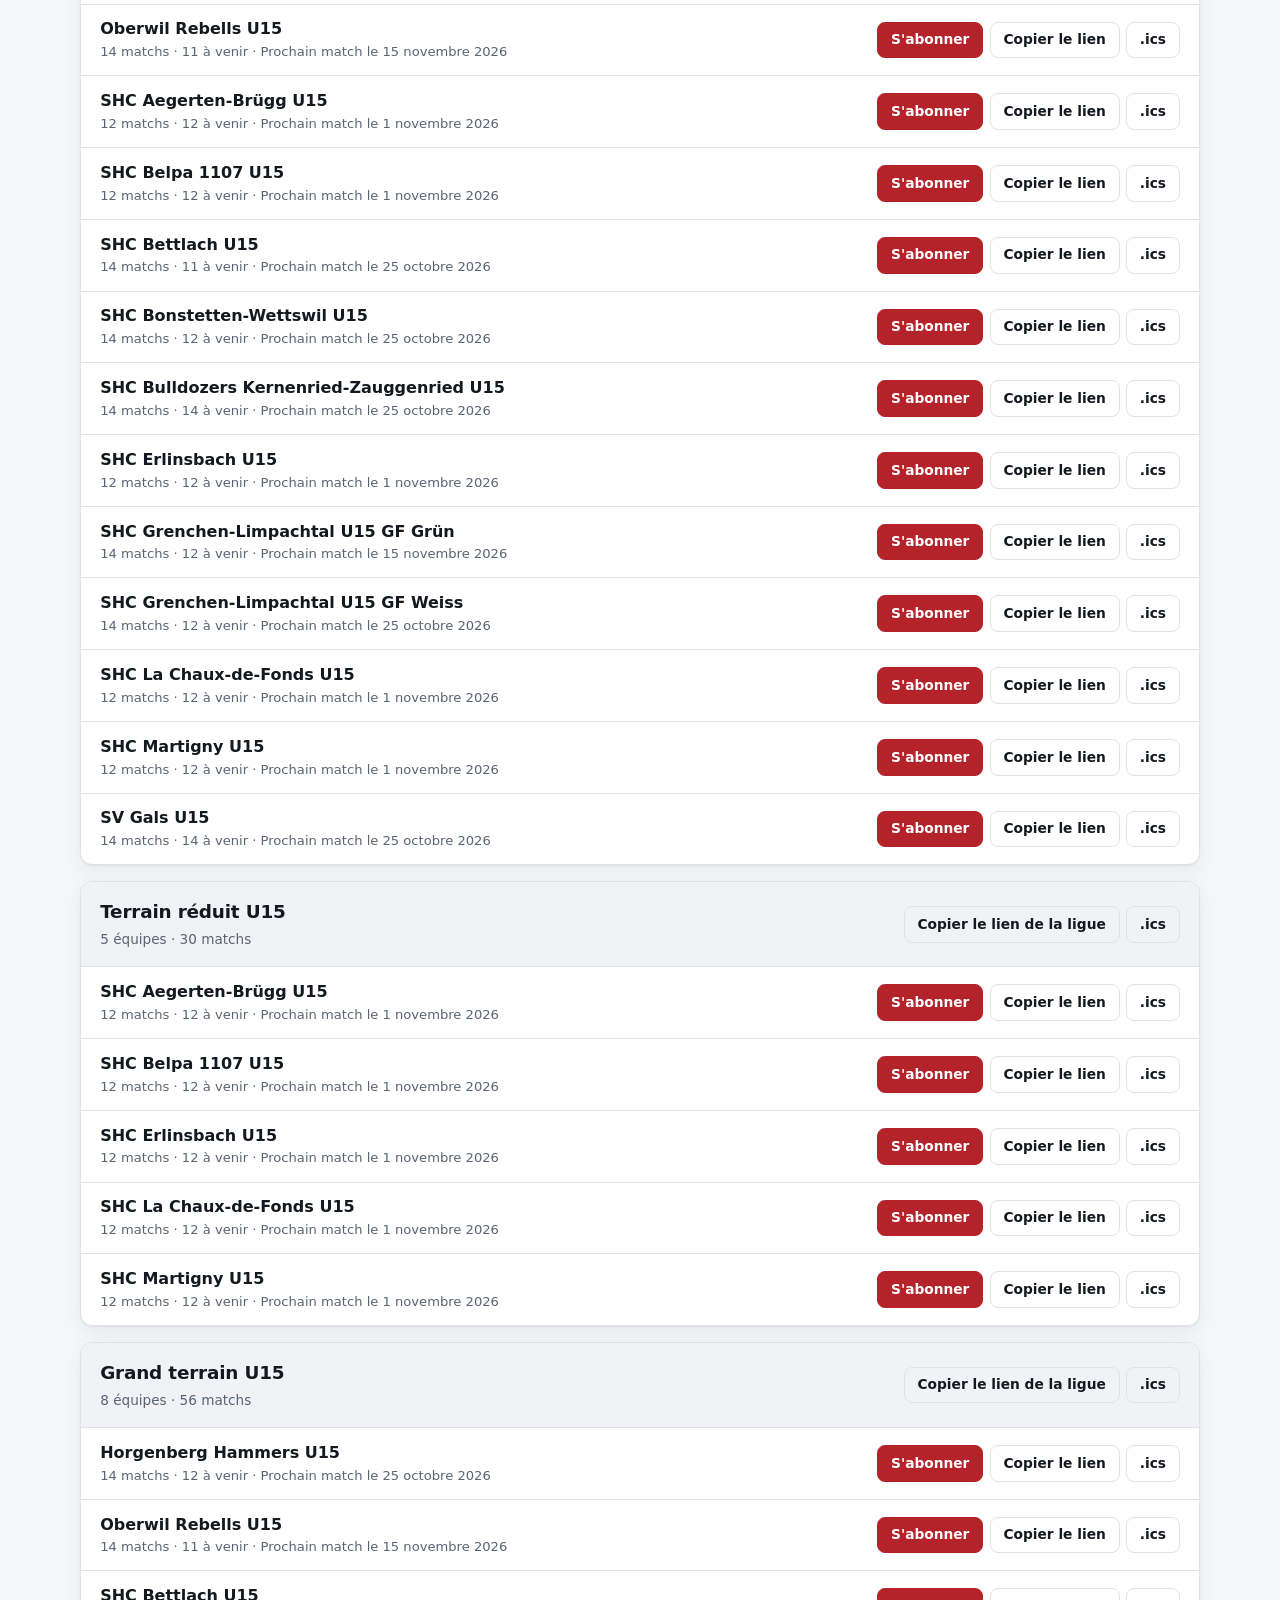
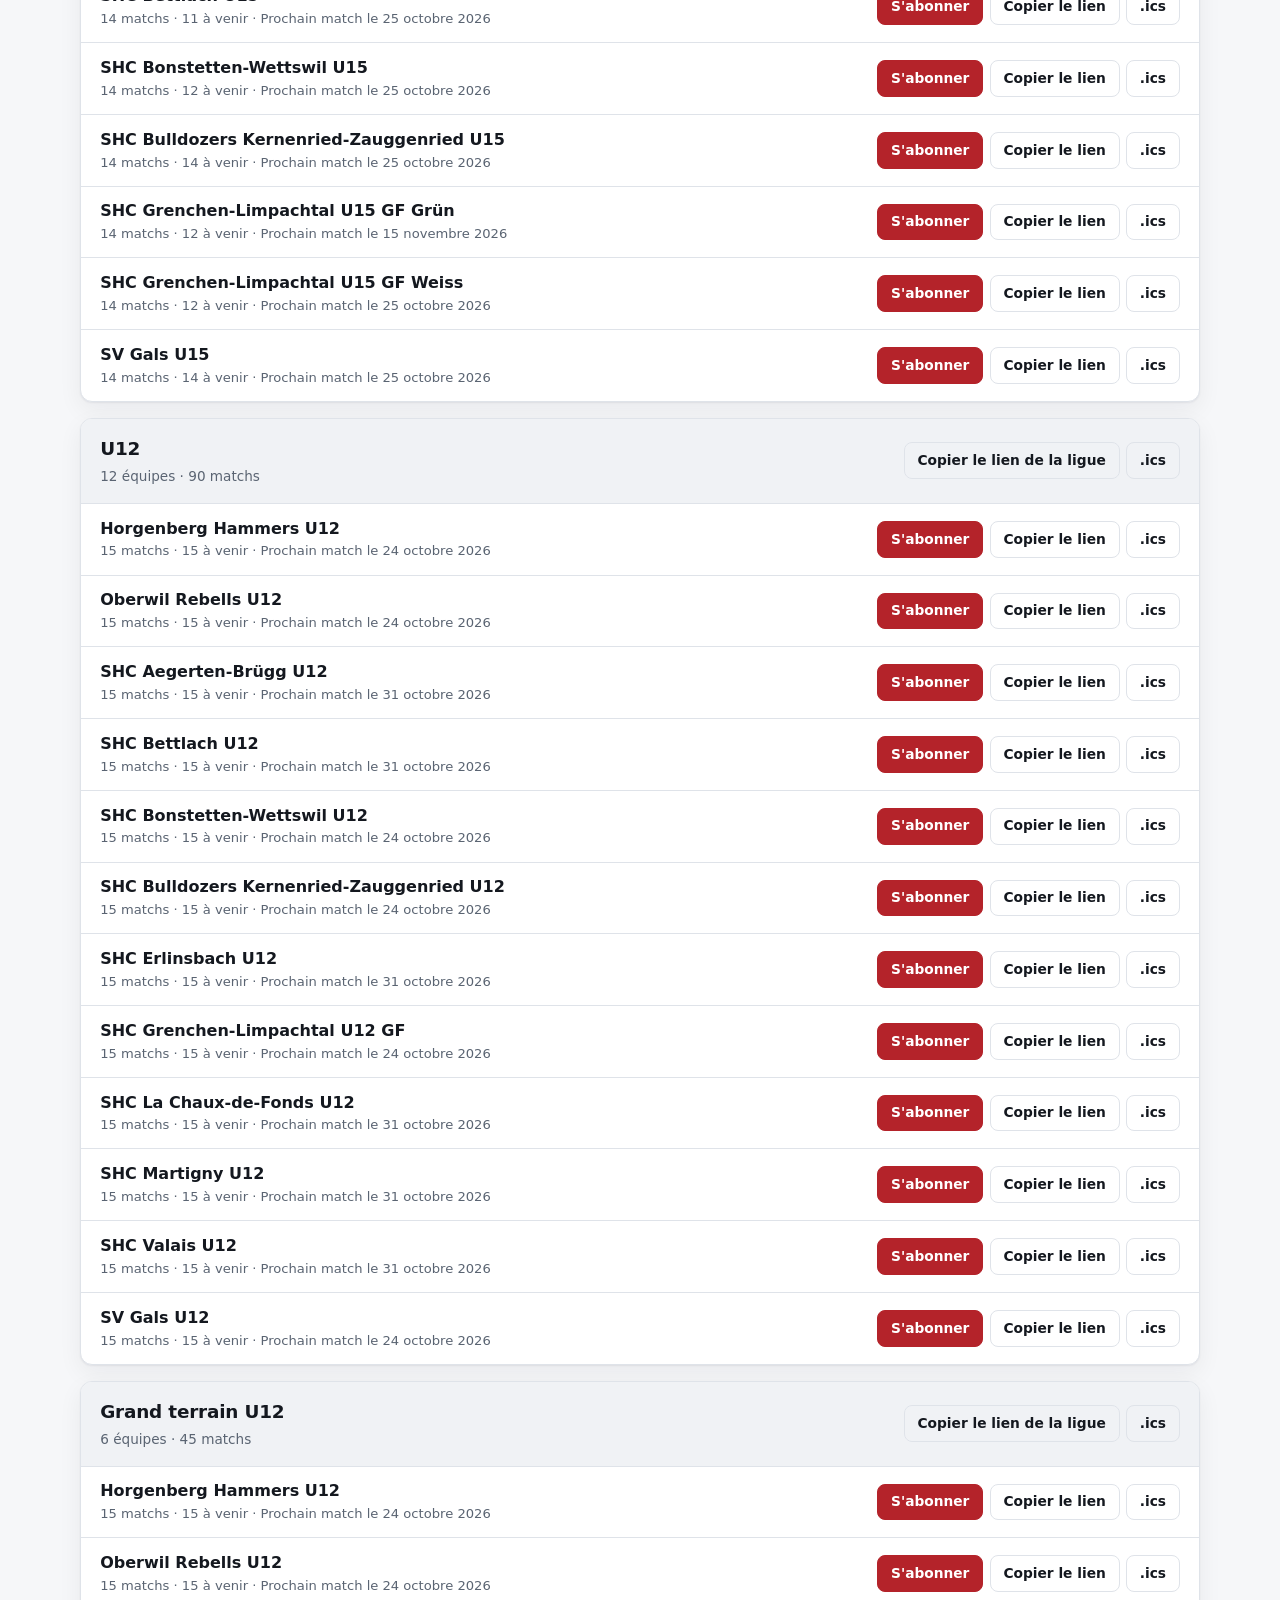
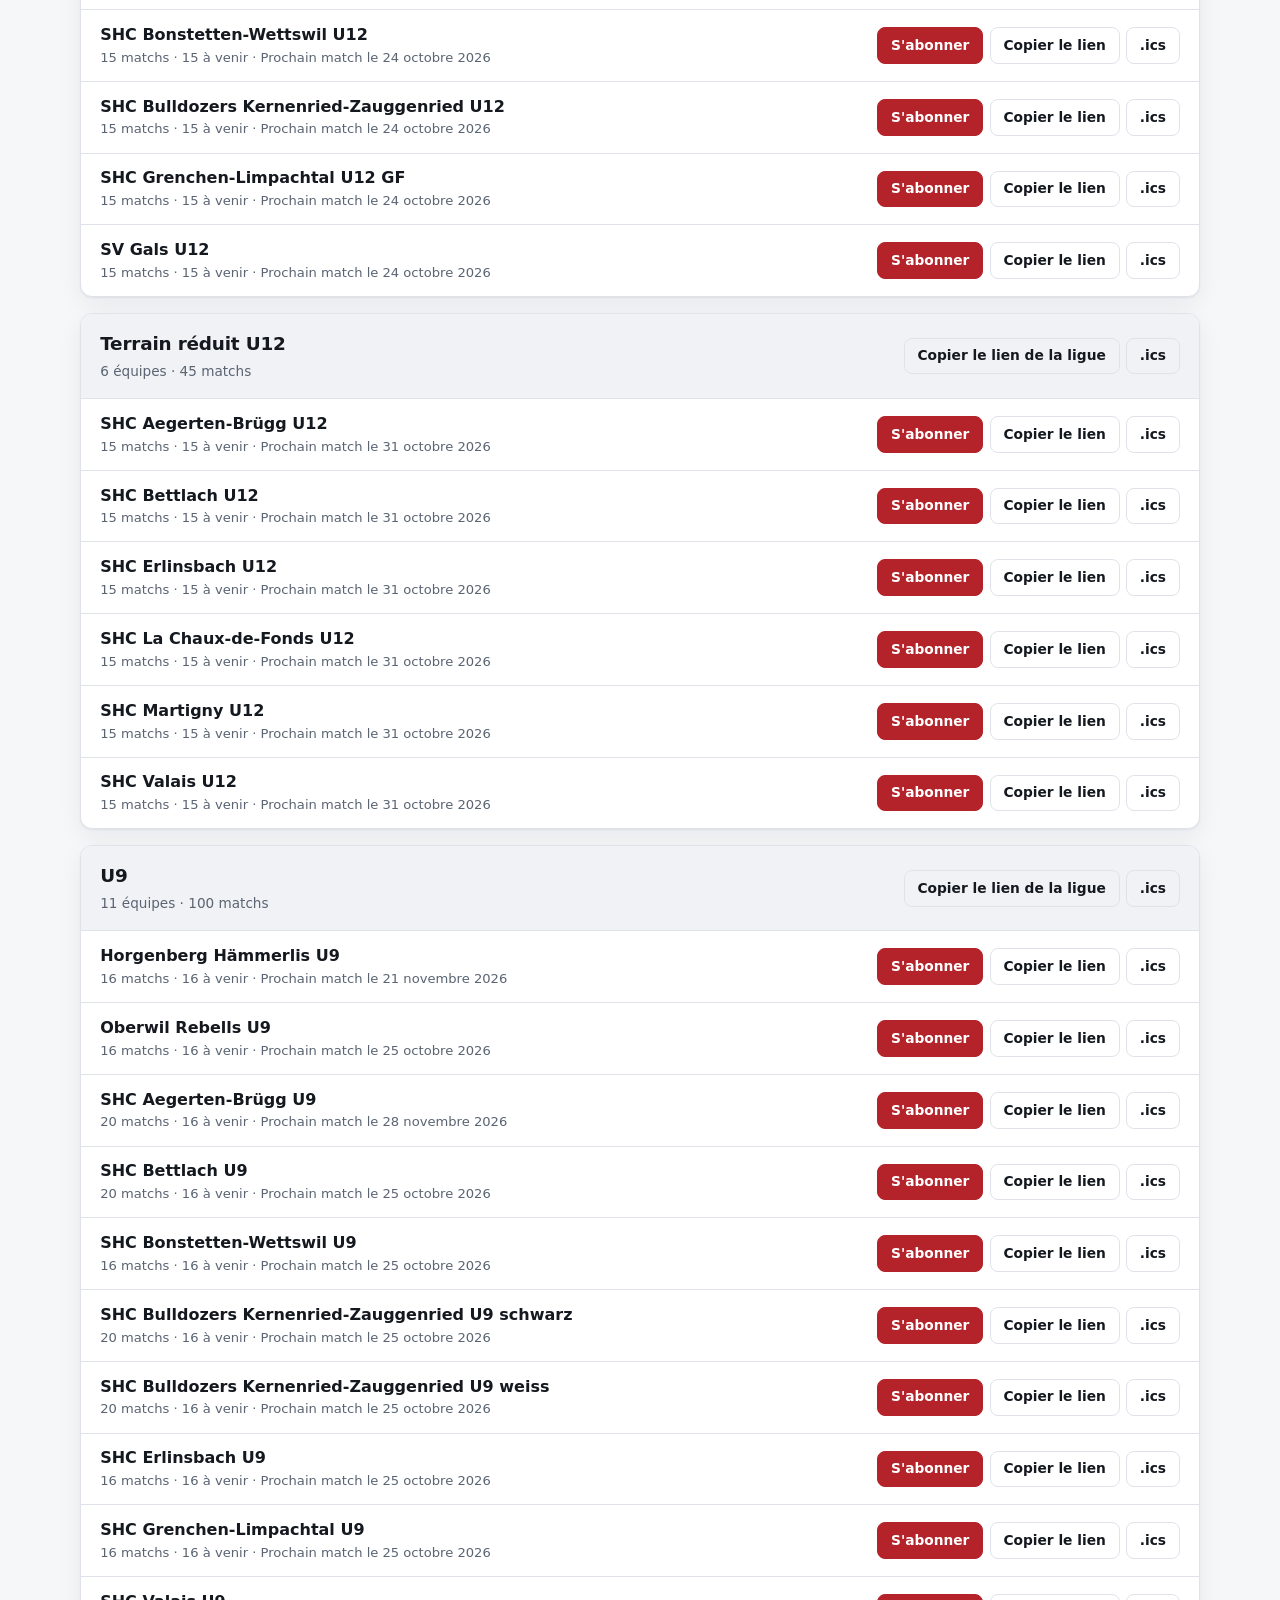
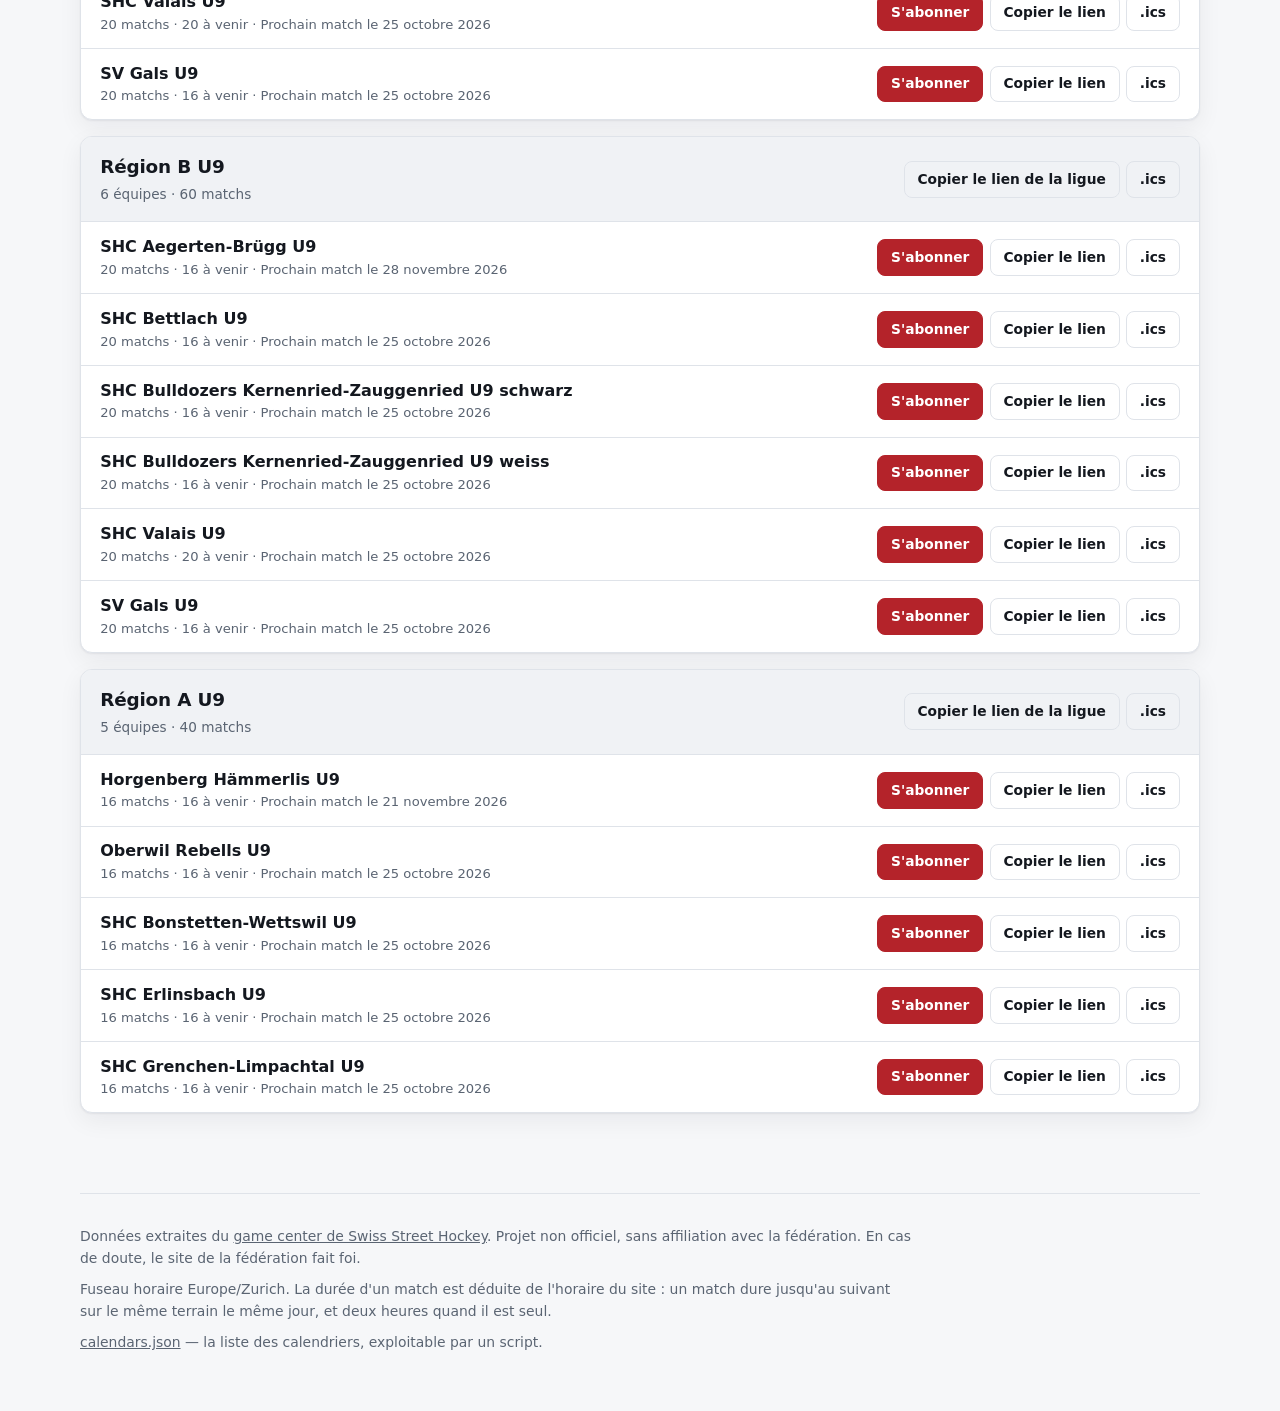
==== commit fe950dbd: "Refresh calendars from the game center" ====
--- a/docs/index.html
+++ b/docs/index.html
@@ -26,7 +26,7 @@
       <div><dt>Matchs</dt><dd>1059</dd></div>
       <div><dt>Calendriers</dt><dd>196</dd></div>
     </dl>
-    <p class="updated">Dernière mise à jour des données : 14.09.2026 09:51 UTC</p>
+    <p class="updated">Dernière mise à jour des données : 21.09.2026 09:55 UTC</p>
   </div>
 </header>
 
@@ -78,7 +78,7 @@
           <li class="team" data-search="shc bulldozers kernenried-zauggenried 2 challenge league">
             <div class="team__info">
               <span class="team__name">SHC Bulldozers Kernenried-Zauggenried 2</span>
-              <span class="team__meta">12 matchs · 12 à venir · Prochain match le 19 septembre 2026</span>
+              <span class="team__meta">12 matchs · 11 à venir · Prochain match le 27 septembre 2026</span>
             </div>
             <div class="calendar-actions" data-path="calendars/challenge-league/shc-bulldozers-kernenried-zauggenried-2.ics">
               <button type="button" class="btn btn--primary" data-action="subscribe">S'abonner</button>
@@ -100,7 +100,7 @@
           <li class="team" data-search="shc grenchen-limpachtal 2 challenge league">
             <div class="team__info">
               <span class="team__name">SHC Grenchen-Limpachtal 2</span>
-              <span class="team__meta">12 matchs · 12 à venir · Prochain match le 19 septembre 2026</span>
+              <span class="team__meta">12 matchs · 11 à venir · Prochain match le 26 septembre 2026</span>
             </div>
             <div class="calendar-actions" data-path="calendars/challenge-league/shc-grenchen-limpachtal-2.ics">
               <button type="button" class="btn btn--primary" data-action="subscribe">S'abonner</button>
@@ -136,7 +136,7 @@
           <li class="team" data-search="horgenberg hammers 1 national league">
             <div class="team__info">
               <span class="team__name">Horgenberg Hammers 1</span>
-              <span class="team__meta">18 matchs · 18 à venir · Prochain match le 19 septembre 2026</span>
+              <span class="team__meta">18 matchs · 16 à venir · Prochain match le 27 septembre 2026</span>
             </div>
             <div class="calendar-actions" data-path="calendars/national-league/horgenberg-hammers-1.ics">
               <button type="button" class="btn btn--primary" data-action="subscribe">S'abonner</button>
@@ -147,7 +147,7 @@
           <li class="team" data-search="oberwil rebells 1 national league">
             <div class="team__info">
               <span class="team__name">Oberwil Rebells 1</span>
-              <span class="team__meta">18 matchs · 18 à venir · Prochain match le 19 septembre 2026</span>
+              <span class="team__meta">18 matchs · 17 à venir · Prochain match le 26 septembre 2026</span>
             </div>
             <div class="calendar-actions" data-path="calendars/national-league/oberwil-rebells-1.ics">
               <button type="button" class="btn btn--primary" data-action="subscribe">S'abonner</button>
@@ -158,7 +158,7 @@
           <li class="team" data-search="oberwil rebells 2 national league">
             <div class="team__info">
               <span class="team__name">Oberwil Rebells 2</span>
-              <span class="team__meta">18 matchs · 18 à venir · Prochain match le 19 septembre 2026</span>
+              <span class="team__meta">18 matchs · 17 à venir · Prochain match le 26 septembre 2026</span>
             </div>
             <div class="calendar-actions" data-path="calendars/national-league/oberwil-rebells-2.ics">
               <button type="button" class="btn btn--primary" data-action="subscribe">S'abonner</button>
@@ -169,7 +169,7 @@
           <li class="team" data-search="shc bettlach 1 national league">
             <div class="team__info">
               <span class="team__name">SHC Bettlach 1</span>
-              <span class="team__meta">18 matchs · 18 à venir · Prochain match le 20 septembre 2026</span>
+              <span class="team__meta">18 matchs · 17 à venir · Prochain match le 26 septembre 2026</span>
             </div>
             <div class="calendar-actions" data-path="calendars/national-league/shc-bettlach-1.ics">
               <button type="button" class="btn btn--primary" data-action="subscribe">S'abonner</button>
@@ -180,7 +180,7 @@
           <li class="team" data-search="shc bonstetten-wettswil 1 national league">
             <div class="team__info">
               <span class="team__name">SHC Bonstetten-Wettswil 1</span>
-              <span class="team__meta">18 matchs · 18 à venir · Prochain match le 20 septembre 2026</span>
+              <span class="team__meta">18 matchs · 17 à venir · Prochain match le 26 septembre 2026</span>
             </div>
             <div class="calendar-actions" data-path="calendars/national-league/shc-bonstetten-wettswil-1.ics">
               <button type="button" class="btn btn--primary" data-action="subscribe">S'abonner</button>
@@ -191,7 +191,7 @@
           <li class="team" data-search="shc bulldozers kernenried-zauggenried 1 national league">
             <div class="team__info">
               <span class="team__name">SHC Bulldozers Kernenried-Zauggenried 1</span>
-              <span class="team__meta">18 matchs · 18 à venir · Prochain match le 19 septembre 2026</span>
+              <span class="team__meta">18 matchs · 16 à venir · Prochain match le 26 septembre 2026</span>
             </div>
             <div class="calendar-actions" data-path="calendars/national-league/shc-bulldozers-kernenried-zauggenried-1.ics">
               <button type="button" class="btn btn--primary" data-action="subscribe">S'abonner</button>
@@ -202,7 +202,7 @@
           <li class="team" data-search="shc grenchen-limpachtal 1 national league">
             <div class="team__info">
               <span class="team__name">SHC Grenchen-Limpachtal 1</span>
-              <span class="team__meta">18 matchs · 18 à venir · Prochain match le 19 septembre 2026</span>
+              <span class="team__meta">18 matchs · 16 à venir · Prochain match le 26 septembre 2026</span>
             </div>
             <div class="calendar-actions" data-path="calendars/national-league/shc-grenchen-limpachtal-1.ics">
               <button type="button" class="btn btn--primary" data-action="subscribe">S'abonner</button>
@@ -213,7 +213,7 @@
           <li class="team" data-search="shc la chaux-de-fonds 1 national league">
             <div class="team__info">
               <span class="team__name">SHC La Chaux-de-Fonds 1</span>
-              <span class="team__meta">18 matchs · 18 à venir · Prochain match le 20 septembre 2026</span>
+              <span class="team__meta">18 matchs · 17 à venir · Prochain match le 4 octobre 2026</span>
             </div>
             <div class="calendar-actions" data-path="calendars/national-league/shc-la-chaux-de-fonds-1.ics">
               <button type="button" class="btn btn--primary" data-action="subscribe">S'abonner</button>
@@ -224,7 +224,7 @@
           <li class="team" data-search="sierre lions 1 national league">
             <div class="team__info">
               <span class="team__name">Sierre Lions 1</span>
-              <span class="team__meta">18 matchs · 18 à venir · Prochain match le 20 septembre 2026</span>
+              <span class="team__meta">18 matchs · 17 à venir · Prochain match le 27 septembre 2026</span>
             </div>
             <div class="calendar-actions" data-path="calendars/national-league/sierre-lions-1.ics">
               <button type="button" class="btn btn--primary" data-action="subscribe">S'abonner</button>
@@ -235,7 +235,7 @@
           <li class="team" data-search="sv gals 1 national league">
             <div class="team__info">
               <span class="team__name">SV Gals 1</span>
-              <span class="team__meta">18 matchs · 18 à venir · Prochain match le 19 septembre 2026</span>
+              <span class="team__meta">18 matchs · 16 à venir · Prochain match le 9 octobre 2026</span>
             </div>
             <div class="calendar-actions" data-path="calendars/national-league/sv-gals-1.ics">
               <button type="button" class="btn btn--primary" data-action="subscribe">S'abonner</button>
@@ -731,7 +731,7 @@
           <li class="team" data-search="shc bettlach - seetal damen dames">
             <div class="team__info">
               <span class="team__name">SHC Bettlach - Seetal Damen</span>
-              <span class="team__meta">12 matchs · 12 à venir · Prochain match le 20 septembre 2026</span>
+              <span class="team__meta">12 matchs · 11 à venir · Prochain match le 25 septembre 2026</span>
             </div>
             <div class="calendar-actions" data-path="calendars/dames/shc-bettlach-seetal-damen.ics">
               <button type="button" class="btn btn--primary" data-action="subscribe">S'abonner</button>
@@ -753,7 +753,7 @@
           <li class="team" data-search="shc grenchen-limpachtal damen dames">
             <div class="team__info">
               <span class="team__name">SHC Grenchen-Limpachtal Damen</span>
-              <span class="team__meta">12 matchs · 12 à venir · Prochain match le 20 septembre 2026</span>
+              <span class="team__meta">12 matchs · 11 à venir · Prochain match le 25 septembre 2026</span>
             </div>
             <div class="calendar-actions" data-path="calendars/dames/shc-grenchen-limpachtal-damen.ics">
               <button type="button" class="btn btn--primary" data-action="subscribe">S'abonner</button>
@@ -764,7 +764,7 @@
           <li class="team" data-search="shc la chaux-de-fonds damen dames">
             <div class="team__info">
               <span class="team__name">SHC La Chaux-de-Fonds Damen</span>
-              <span class="team__meta">12 matchs · 12 à venir · Prochain match le 20 septembre 2026</span>
+              <span class="team__meta">12 matchs · 11 à venir · Prochain match le 4 octobre 2026</span>
             </div>
             <div class="calendar-actions" data-path="calendars/dames/shc-la-chaux-de-fonds-damen.ics">
               <button type="button" class="btn btn--primary" data-action="subscribe">S'abonner</button>
@@ -775,7 +775,7 @@
           <li class="team" data-search="shc valais femmes dames">
             <div class="team__info">
               <span class="team__name">SHC Valais Femmes</span>
-              <span class="team__meta">12 matchs · 12 à venir · Prochain match le 20 septembre 2026</span>
+              <span class="team__meta">12 matchs · 11 à venir · Prochain match le 26 septembre 2026</span>
             </div>
             <div class="calendar-actions" data-path="calendars/dames/shc-valais-femmes.ics">
               <button type="button" class="btn btn--primary" data-action="subscribe">S'abonner</button>
@@ -855,7 +855,7 @@
           <li class="team" data-search="shc bonstetten-wettswil 1 coupe suisse">
             <div class="team__info">
               <span class="team__name">SHC Bonstetten-Wettswil 1</span>
-              <span class="team__meta">1 matchs · 1 à venir · Prochain match le 19 septembre 2026</span>
+              <span class="team__meta">1 matchs · 0 à venir · Saison terminée</span>
             </div>
             <div class="calendar-actions" data-path="calendars/coupe-suisse/shc-bonstetten-wettswil-1.ics">
               <button type="button" class="btn btn--primary" data-action="subscribe">S'abonner</button>
@@ -866,7 +866,7 @@
           <li class="team" data-search="shc bonstetten-wettswil 2 coupe suisse">
             <div class="team__info">
               <span class="team__name">SHC Bonstetten-Wettswil 2</span>
-              <span class="team__meta">1 matchs · 1 à venir · Prochain match le 20 septembre 2026</span>
+              <span class="team__meta">1 matchs · 0 à venir · Saison terminée</span>
             </div>
             <div class="calendar-actions" data-path="calendars/coupe-suisse/shc-bonstetten-wettswil-2.ics">
               <button type="button" class="btn btn--primary" data-action="subscribe">S'abonner</button>
@@ -965,7 +965,7 @@
           <li class="team" data-search="shc martigny 1 coupe suisse">
             <div class="team__info">
               <span class="team__name">SHC Martigny 1</span>
-              <span class="team__meta">1 matchs · 1 à venir · Prochain match le 19 septembre 2026</span>
+              <span class="team__meta">1 matchs · 0 à venir · Saison terminée</span>
             </div>
             <div class="calendar-actions" data-path="calendars/coupe-suisse/shc-martigny-1.ics">
               <button type="button" class="btn btn--primary" data-action="subscribe">S'abonner</button>
@@ -987,7 +987,7 @@
           <li class="team" data-search="shc seetal admirals 1 coupe suisse">
             <div class="team__info">
               <span class="team__name">SHC Seetal Admirals 1</span>
-              <span class="team__meta">1 matchs · 1 à venir · Prochain match le 20 septembre 2026</span>
+              <span class="team__meta">1 matchs · 0 à venir · Saison terminée</span>
             </div>
             <div class="calendar-actions" data-path="calendars/coupe-suisse/shc-seetal-admirals-1.ics">
               <button type="button" class="btn btn--primary" data-action="subscribe">S'abonner</button>
@@ -1260,7 +1260,7 @@
           <li class="team" data-search="shc belpa 1107 u18 u18">
             <div class="team__info">
               <span class="team__name">SHC Belpa 1107 U18</span>
-              <span class="team__meta">18 matchs · 18 à venir · Prochain match le 18 septembre 2026</span>
+              <span class="team__meta">18 matchs · 17 à venir · Prochain match le 4 octobre 2026</span>
             </div>
             <div class="calendar-actions" data-path="calendars/u18/shc-belpa-1107-u18.ics">
               <button type="button" class="btn btn--primary" data-action="subscribe">S'abonner</button>
@@ -1271,7 +1271,7 @@
           <li class="team" data-search="shc bettlach u18 u18">
             <div class="team__info">
               <span class="team__name">SHC Bettlach U18</span>
-              <span class="team__meta">18 matchs · 17 à venir · Prochain match le 18 septembre 2026</span>
+              <span class="team__meta">18 matchs · 16 à venir · Prochain match le 27 septembre 2026</span>
             </div>
             <div class="calendar-actions" data-path="calendars/u18/shc-bettlach-u18.ics">
               <button type="button" class="btn btn--primary" data-action="subscribe">S'abonner</button>
@@ -1282,7 +1282,7 @@
           <li class="team" data-search="shc bonstetten-wettswil u18 u18">
             <div class="team__info">
               <span class="team__name">SHC Bonstetten-Wettswil U18</span>
-              <span class="team__meta">18 matchs · 18 à venir · Prochain match le 19 septembre 2026</span>
+              <span class="team__meta">18 matchs · 17 à venir · Prochain match le 10 octobre 2026</span>
             </div>
             <div class="calendar-actions" data-path="calendars/u18/shc-bonstetten-wettswil-u18.ics">
               <button type="button" class="btn btn--primary" data-action="subscribe">S'abonner</button>
@@ -1304,7 +1304,7 @@
           <li class="team" data-search="shc grenchen-limpachtal u18 u18">
             <div class="team__info">
               <span class="team__name">SHC Grenchen-Limpachtal U18</span>
-              <span class="team__meta">18 matchs · 18 à venir · Prochain match le 19 septembre 2026</span>
+              <span class="team__meta">18 matchs · 17 à venir · Prochain match le 26 septembre 2026</span>
             </div>
             <div class="calendar-actions" data-path="calendars/u18/shc-grenchen-limpachtal-u18.ics">
               <button type="button" class="btn btn--primary" data-action="subscribe">S'abonner</button>
@@ -1326,7 +1326,7 @@
           <li class="team" data-search="shc martigny u18 u18">
             <div class="team__info">
               <span class="team__name">SHC Martigny U18</span>
-              <span class="team__meta">18 matchs · 17 à venir · Prochain match le 20 septembre 2026</span>
+              <span class="team__meta">18 matchs · 16 à venir · Prochain match le 26 septembre 2026</span>
             </div>
             <div class="calendar-actions" data-path="calendars/u18/shc-martigny-u18.ics">
               <button type="button" class="btn btn--primary" data-action="subscribe">S'abonner</button>
@@ -1337,7 +1337,7 @@
           <li class="team" data-search="sierre lions u18 u18">
             <div class="team__info">
               <span class="team__name">Sierre Lions U18</span>
-              <span class="team__meta">18 matchs · 18 à venir · Prochain match le 20 septembre 2026</span>
+              <span class="team__meta">18 matchs · 17 à venir · Prochain match le 27 septembre 2026</span>
             </div>
             <div class="calendar-actions" data-path="calendars/u18/sierre-lions-u18.ics">
               <button type="button" class="btn btn--primary" data-action="subscribe">S'abonner</button>
@@ -1362,7 +1362,7 @@
           <li class="team" data-search="horgenberg hammers u15 u15">
             <div class="team__info">
               <span class="team__name">Horgenberg Hammers U15</span>
-              <span class="team__meta">14 matchs · 14 à venir · Prochain match le 19 septembre 2026</span>
+              <span class="team__meta">14 matchs · 12 à venir · Prochain match le 25 octobre 2026</span>
             </div>
             <div class="calendar-actions" data-path="calendars/u15/horgenberg-hammers-u15.ics">
               <button type="button" class="btn btn--primary" data-action="subscribe">S'abonner</button>
@@ -1373,7 +1373,7 @@
           <li class="team" data-search="oberwil rebells u15 u15">
             <div class="team__info">
               <span class="team__name">Oberwil Rebells U15</span>
-              <span class="team__meta">14 matchs · 14 à venir · Prochain match le 19 septembre 2026</span>
+              <span class="team__meta">14 matchs · 11 à venir · Prochain match le 15 novembre 2026</span>
             </div>
             <div class="calendar-actions" data-path="calendars/u15/oberwil-rebells-u15.ics">
               <button type="button" class="btn btn--primary" data-action="subscribe">S'abonner</button>
@@ -1406,7 +1406,7 @@
           <li class="team" data-search="shc bettlach u15 u15">
             <div class="team__info">
               <span class="team__name">SHC Bettlach U15</span>
-              <span class="team__meta">14 matchs · 14 à venir · Prochain match le 19 septembre 2026</span>
+              <span class="team__meta">14 matchs · 11 à venir · Prochain match le 25 octobre 2026</span>
             </div>
             <div class="calendar-actions" data-path="calendars/u15/shc-bettlach-u15.ics">
               <button type="button" class="btn btn--primary" data-action="subscribe">S'abonner</button>
@@ -1417,7 +1417,7 @@
           <li class="team" data-search="shc bonstetten-wettswil u15 u15">
             <div class="team__info">
               <span class="team__name">SHC Bonstetten-Wettswil U15</span>
-              <span class="team__meta">14 matchs · 14 à venir · Prochain match le 19 septembre 2026</span>
+              <span class="team__meta">14 matchs · 12 à venir · Prochain match le 25 octobre 2026</span>
             </div>
             <div class="calendar-actions" data-path="calendars/u15/shc-bonstetten-wettswil-u15.ics">
               <button type="button" class="btn btn--primary" data-action="subscribe">S'abonner</button>
@@ -1450,7 +1450,7 @@
           <li class="team" data-search="shc grenchen-limpachtal u15 gf grün u15">
             <div class="team__info">
               <span class="team__name">SHC Grenchen-Limpachtal U15 GF Grün</span>
-              <span class="team__meta">14 matchs · 14 à venir · Prochain match le 19 septembre 2026</span>
+              <span class="team__meta">14 matchs · 12 à venir · Prochain match le 15 novembre 2026</span>
             </div>
             <div class="calendar-actions" data-path="calendars/u15/shc-grenchen-limpachtal-u15-gf-grun.ics">
               <button type="button" class="btn btn--primary" data-action="subscribe">S'abonner</button>
@@ -1461,7 +1461,7 @@
           <li class="team" data-search="shc grenchen-limpachtal u15 gf weiss u15">
             <div class="team__info">
               <span class="team__name">SHC Grenchen-Limpachtal U15 GF Weiss</span>
-              <span class="team__meta">14 matchs · 14 à venir · Prochain match le 19 septembre 2026</span>
+              <span class="team__meta">14 matchs · 12 à venir · Prochain match le 25 octobre 2026</span>
             </div>
             <div class="calendar-actions" data-path="calendars/u15/shc-grenchen-limpachtal-u15-gf-weiss.ics">
               <button type="button" class="btn btn--primary" data-action="subscribe">S'abonner</button>
@@ -1588,7 +1588,7 @@
           <li class="team" data-search="horgenberg hammers u15 grand terrain u15">
             <div class="team__info">
               <span class="team__name">Horgenberg Hammers U15</span>
-              <span class="team__meta">14 matchs · 14 à venir · Prochain match le 19 septembre 2026</span>
+              <span class="team__meta">14 matchs · 12 à venir · Prochain match le 25 octobre 2026</span>
             </div>
             <div class="calendar-actions" data-path="calendars/grand-terrain-u15/horgenberg-hammers-u15.ics">
               <button type="button" class="btn btn--primary" data-action="subscribe">S'abonner</button>
@@ -1599,7 +1599,7 @@
           <li class="team" data-search="oberwil rebells u15 grand terrain u15">
             <div class="team__info">
               <span class="team__name">Oberwil Rebells U15</span>
-              <span class="team__meta">14 matchs · 14 à venir · Prochain match le 19 septembre 2026</span>
+              <span class="team__meta">14 matchs · 11 à venir · Prochain match le 15 novembre 2026</span>
             </div>
             <div class="calendar-actions" data-path="calendars/grand-terrain-u15/oberwil-rebells-u15.ics">
               <button type="button" class="btn btn--primary" data-action="subscribe">S'abonner</button>
@@ -1610,7 +1610,7 @@
           <li class="team" data-search="shc bettlach u15 grand terrain u15">
             <div class="team__info">
               <span class="team__name">SHC Bettlach U15</span>
-              <span class="team__meta">14 matchs · 14 à venir · Prochain match le 19 septembre 2026</span>
+              <span class="team__meta">14 matchs · 11 à venir · Prochain match le 25 octobre 2026</span>
             </div>
             <div class="calendar-actions" data-path="calendars/grand-terrain-u15/shc-bettlach-u15.ics">
               <button type="button" class="btn btn--primary" data-action="subscribe">S'abonner</button>
@@ -1621,7 +1621,7 @@
           <li class="team" data-search="shc bonstetten-wettswil u15 grand terrain u15">
             <div class="team__info">
               <span class="team__name">SHC Bonstetten-Wettswil U15</span>
-              <span class="team__meta">14 matchs · 14 à venir · Prochain match le 19 septembre 2026</span>
+              <span class="team__meta">14 matchs · 12 à venir · Prochain match le 25 octobre 2026</span>
             </div>
             <div class="calendar-actions" data-path="calendars/grand-terrain-u15/shc-bonstetten-wettswil-u15.ics">
               <button type="button" class="btn btn--primary" data-action="subscribe">S'abonner</button>
@@ -1643,7 +1643,7 @@
           <li class="team" data-search="shc grenchen-limpachtal u15 gf grün grand terrain u15">
             <div class="team__info">
               <span class="team__name">SHC Grenchen-Limpachtal U15 GF Grün</span>
-              <span class="team__meta">14 matchs · 14 à venir · Prochain match le 19 septembre 2026</span>
+              <span class="team__meta">14 matchs · 12 à venir · Prochain match le 15 novembre 2026</span>
             </div>
             <div class="calendar-actions" data-path="calendars/grand-terrain-u15/shc-grenchen-limpachtal-u15-gf-grun.ics">
               <button type="button" class="btn btn--primary" data-action="subscribe">S'abonner</button>
@@ -1654,7 +1654,7 @@
           <li class="team" data-search="shc grenchen-limpachtal u15 gf weiss grand terrain u15">
             <div class="team__info">
               <span class="team__name">SHC Grenchen-Limpachtal U15 GF Weiss</span>
-              <span class="team__meta">14 matchs · 14 à venir · Prochain match le 19 septembre 2026</span>
+              <span class="team__meta">14 matchs · 12 à venir · Prochain match le 25 octobre 2026</span>
             </div>
             <div class="calendar-actions" data-path="calendars/grand-terrain-u15/shc-grenchen-limpachtal-u15-gf-weiss.ics">
               <button type="button" class="btn btn--primary" data-action="subscribe">S'abonner</button>
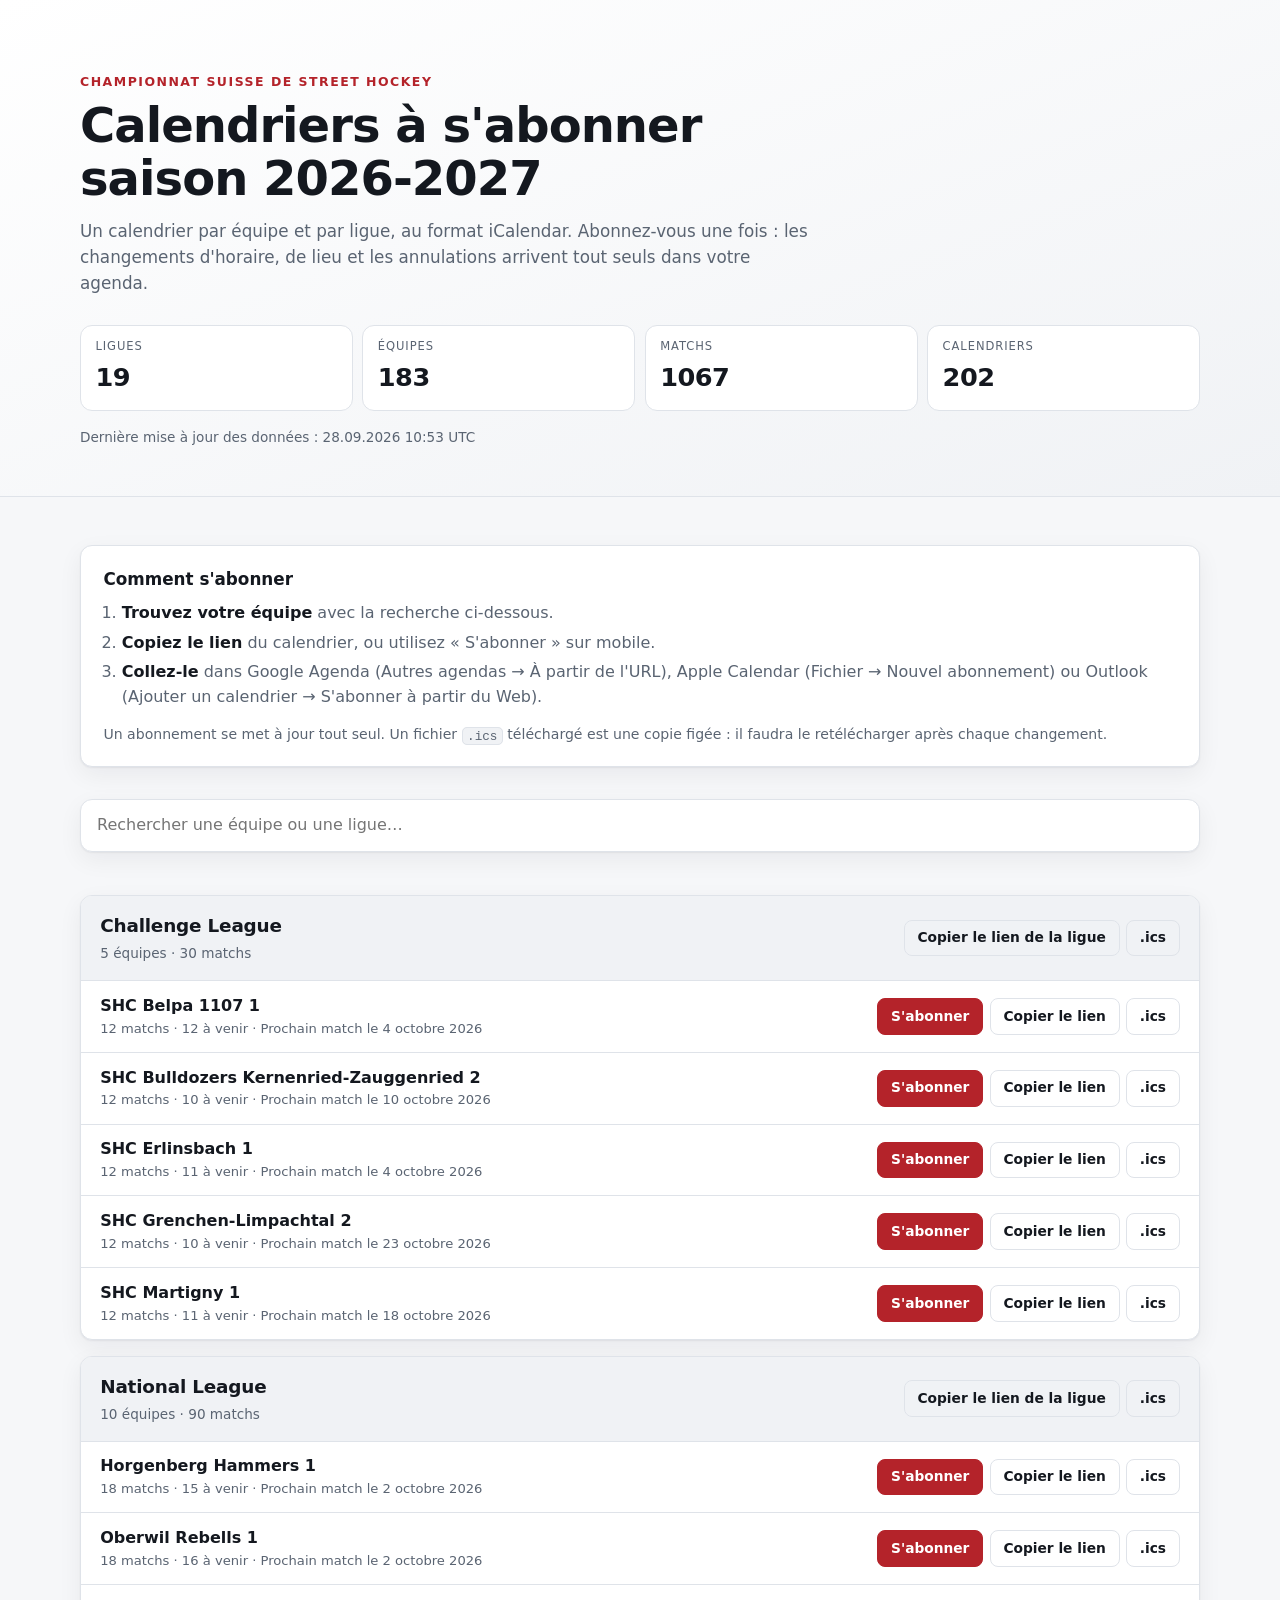
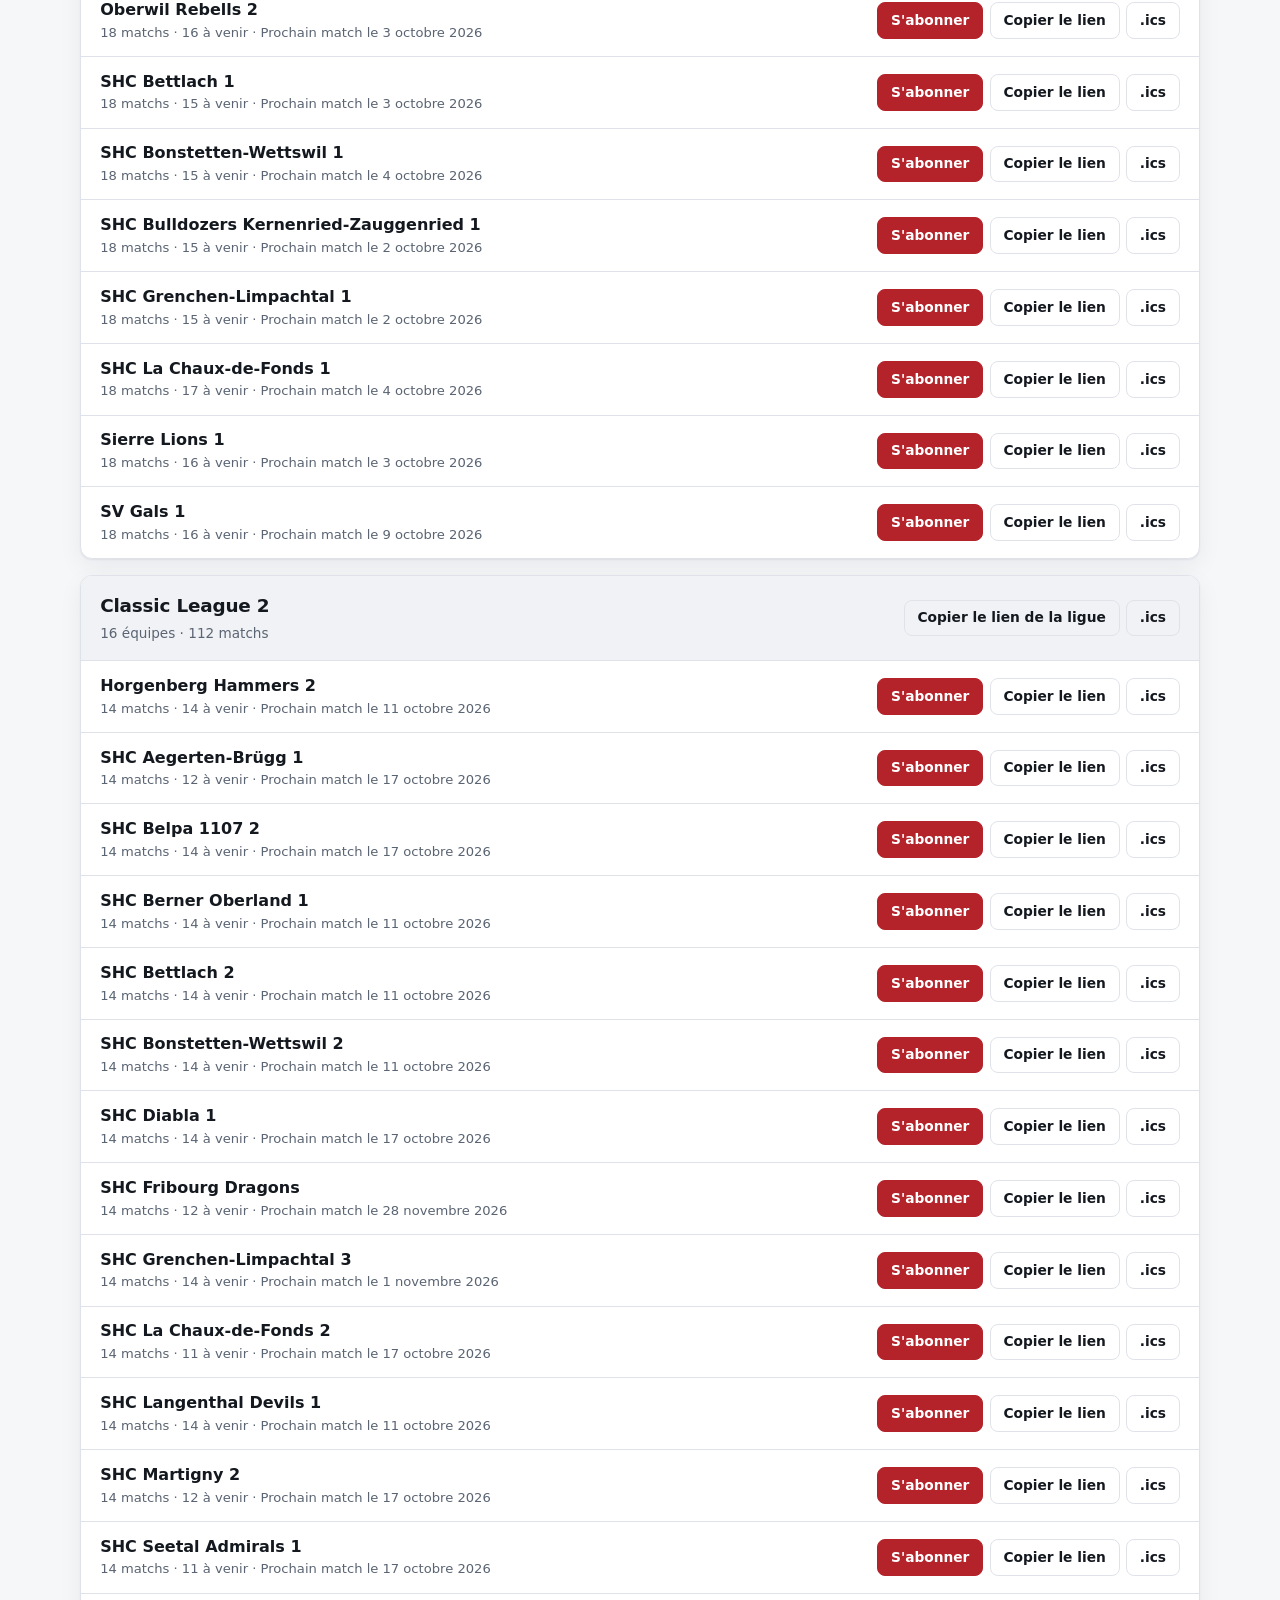
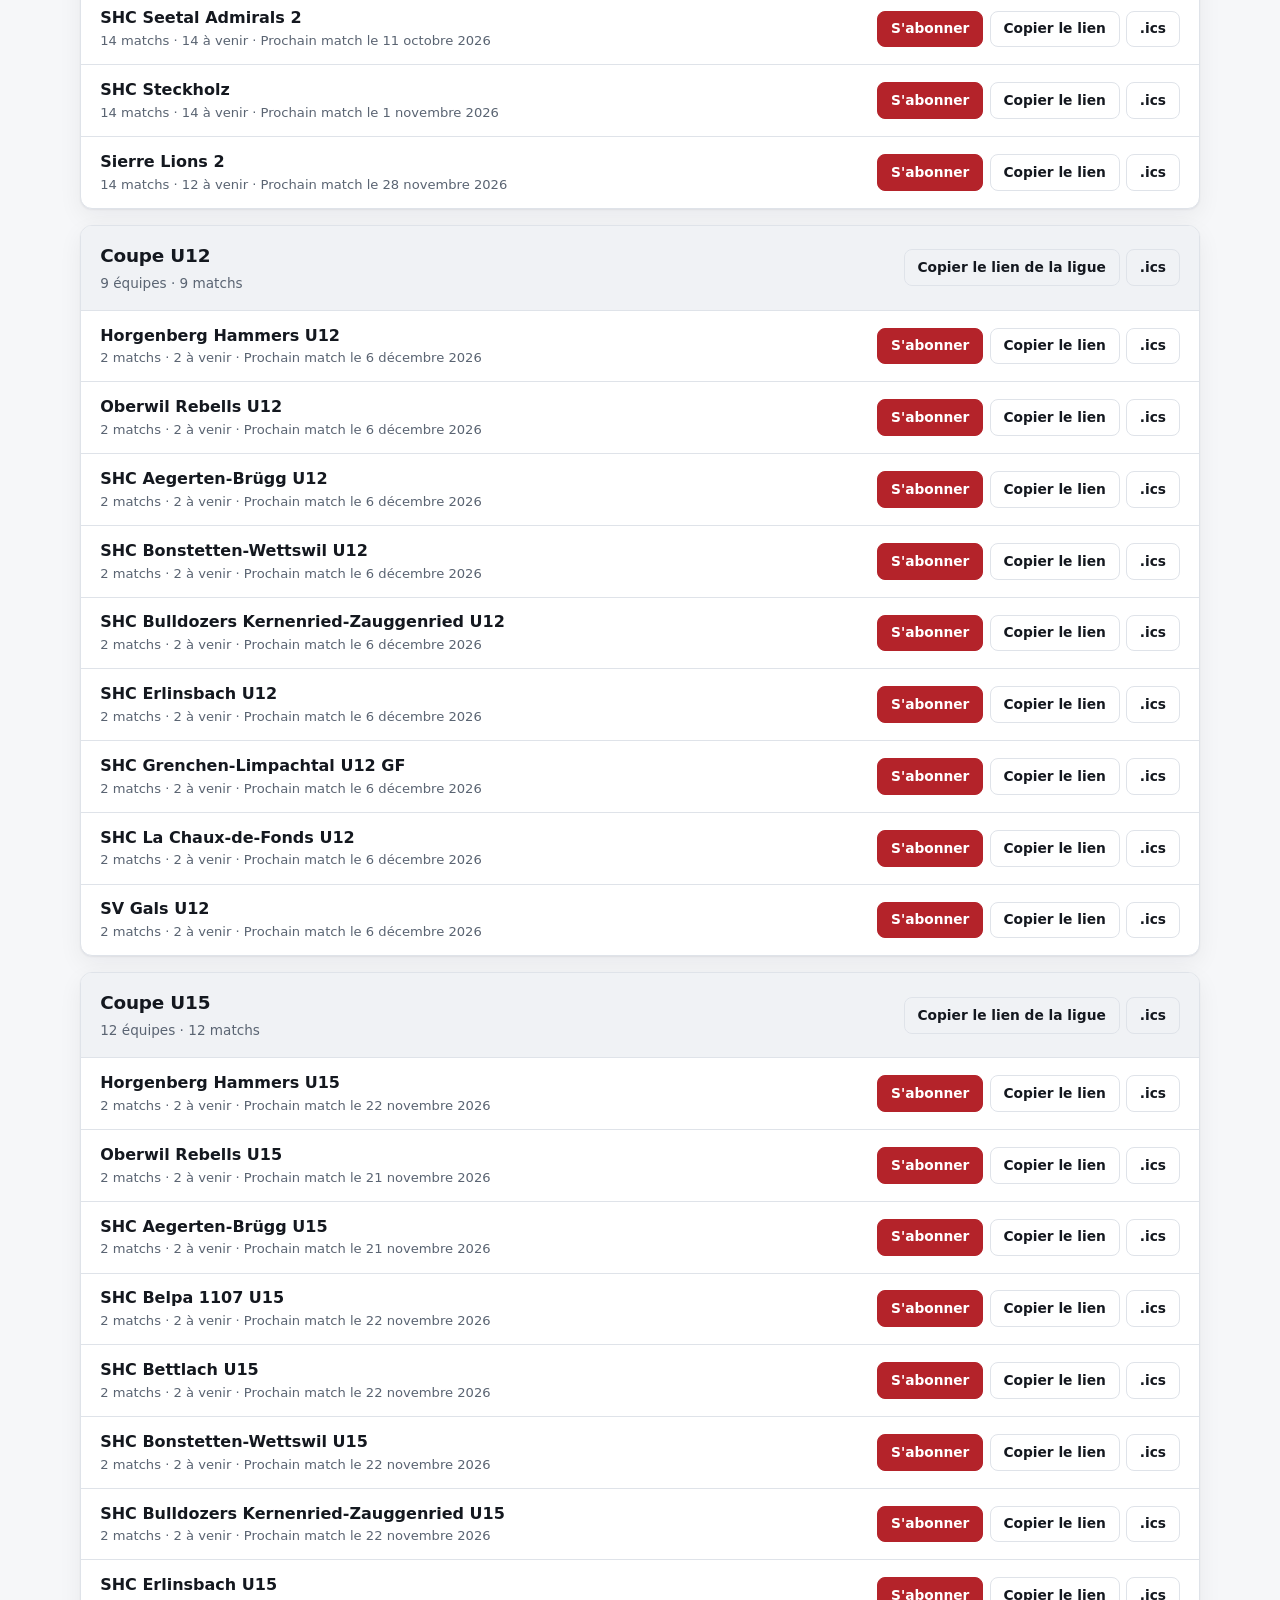
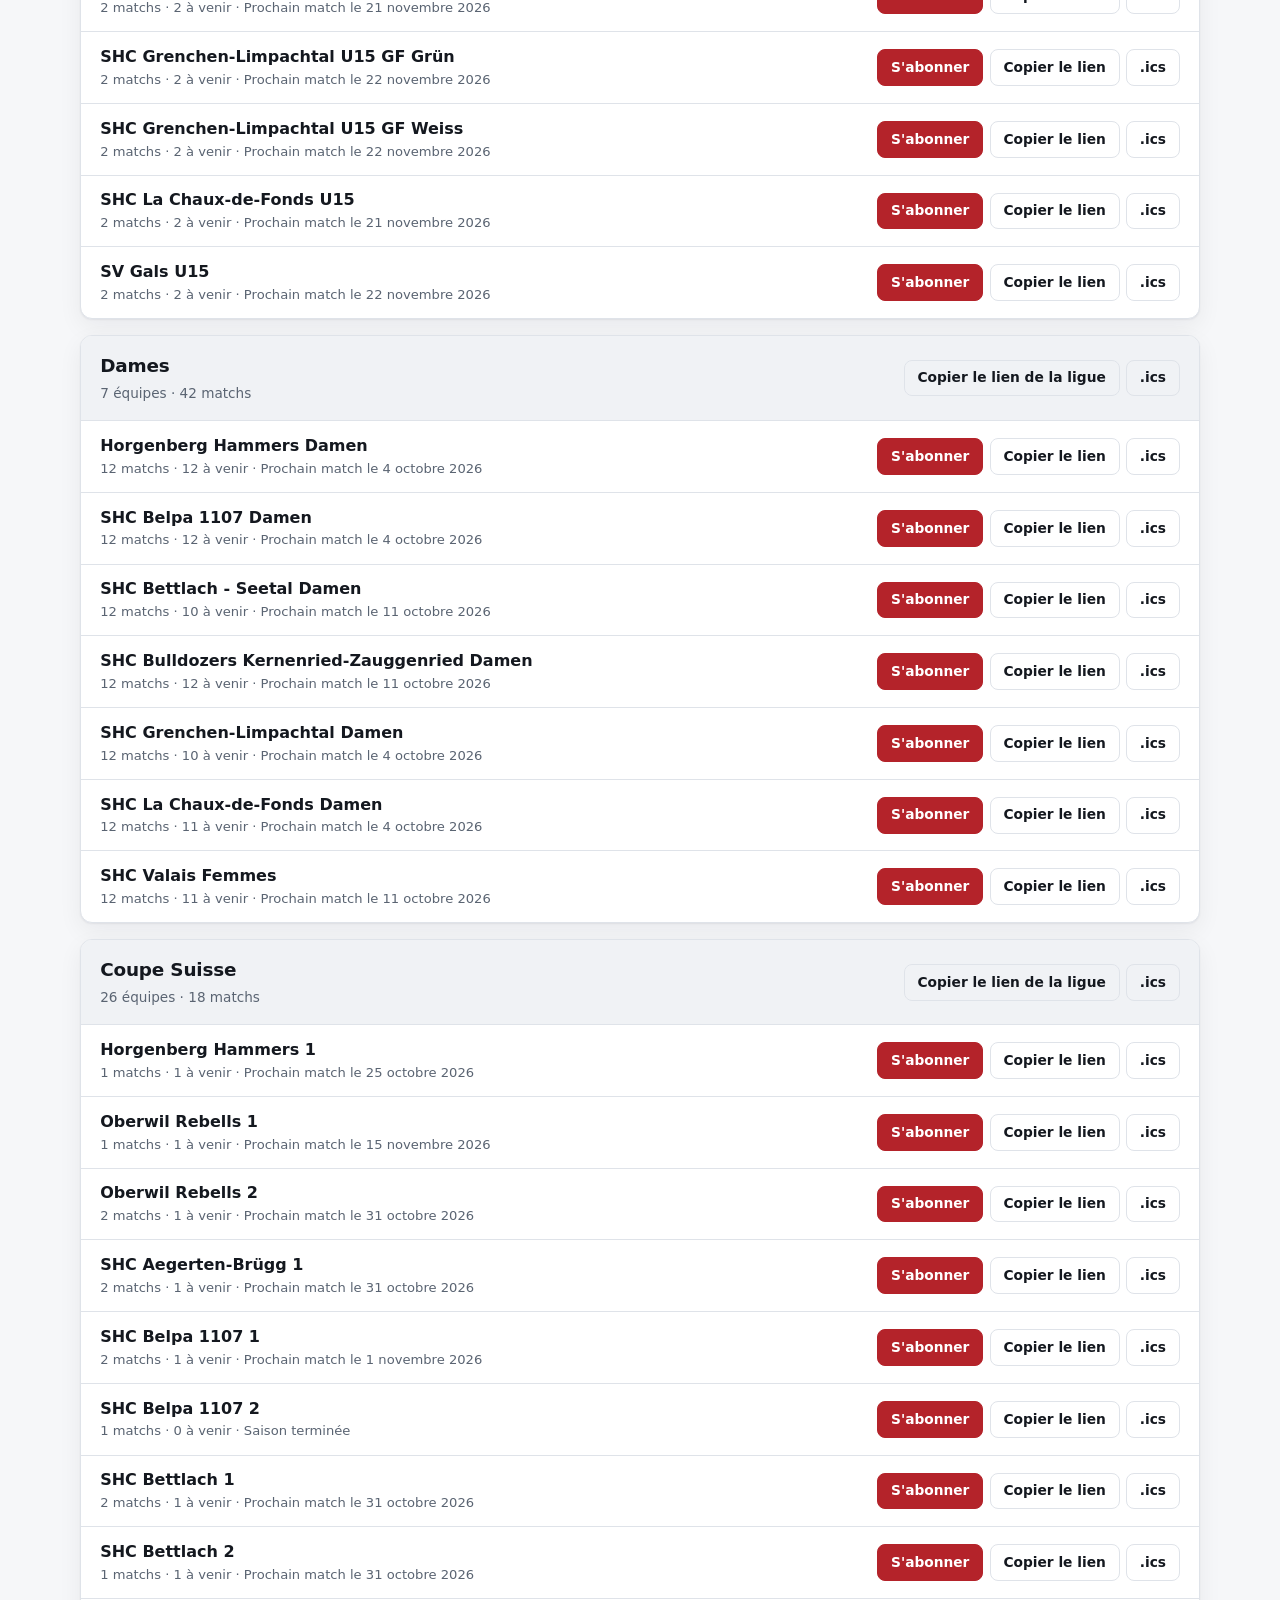
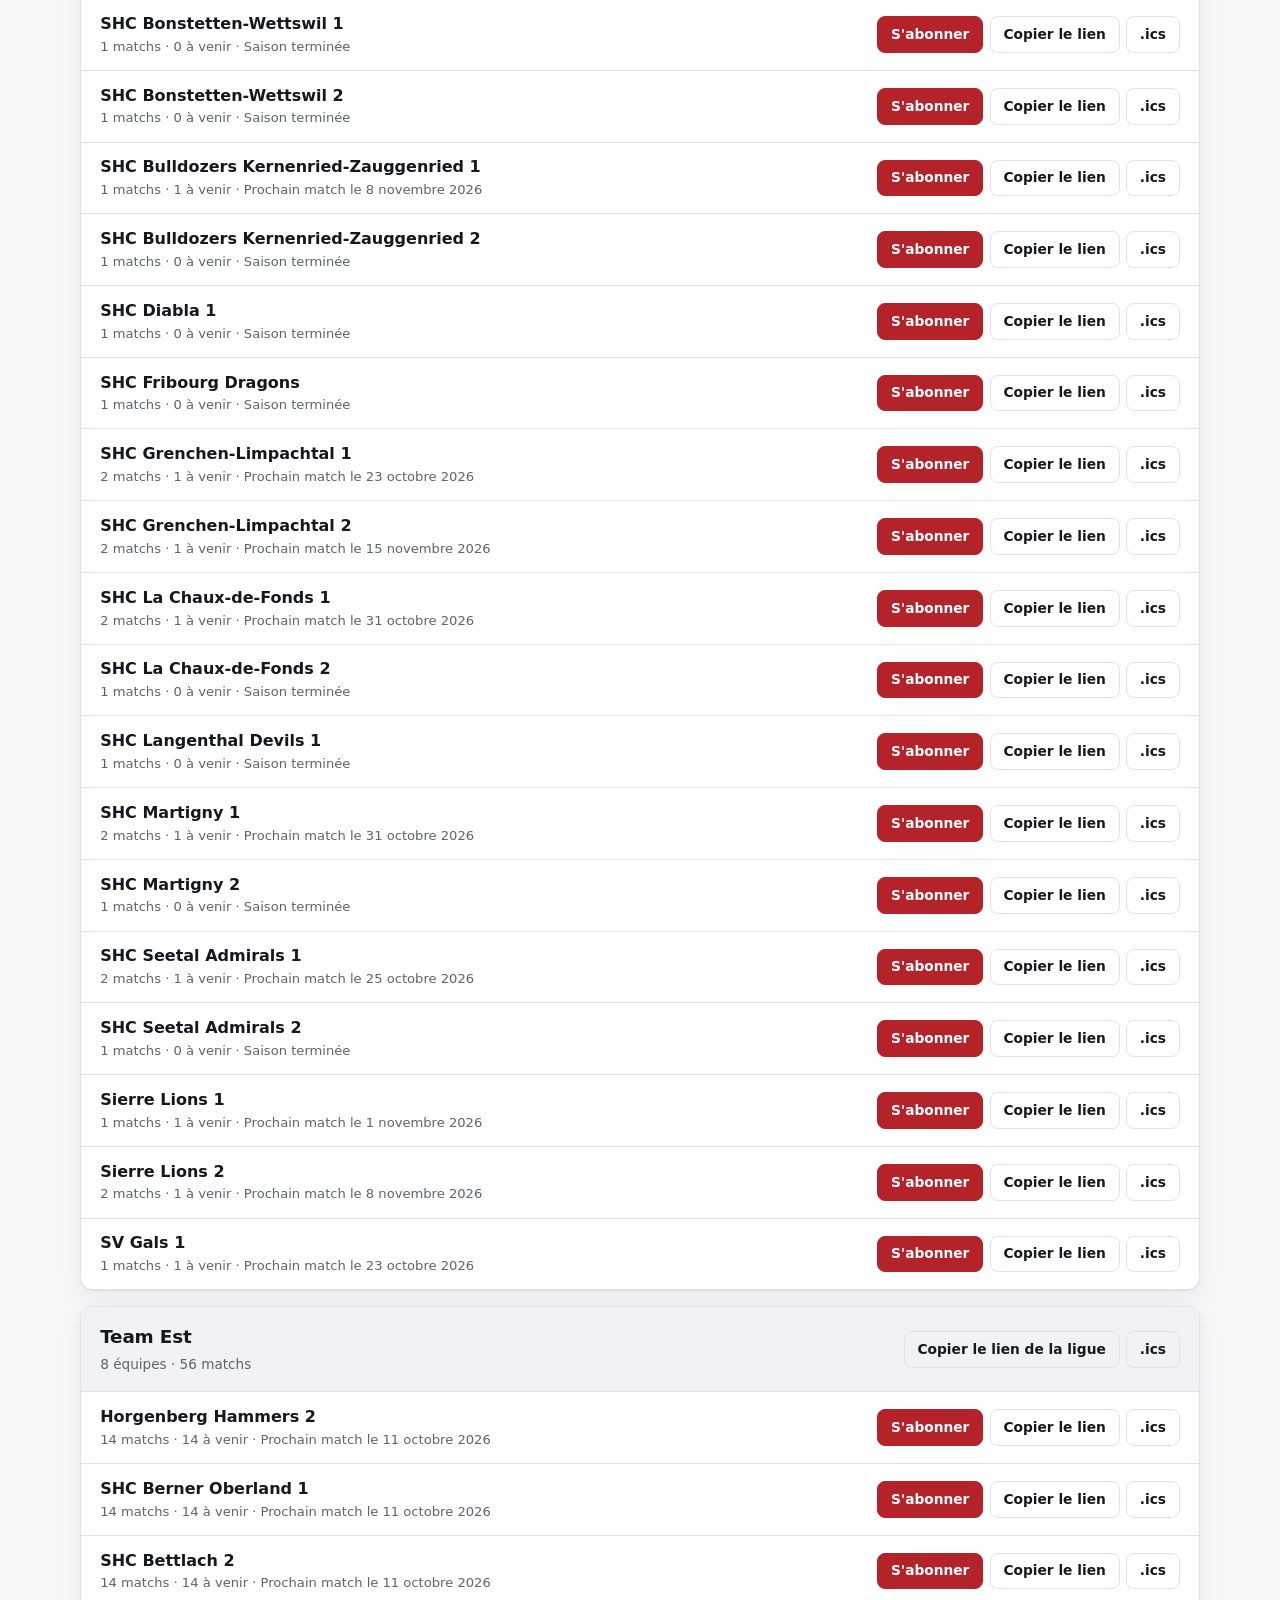
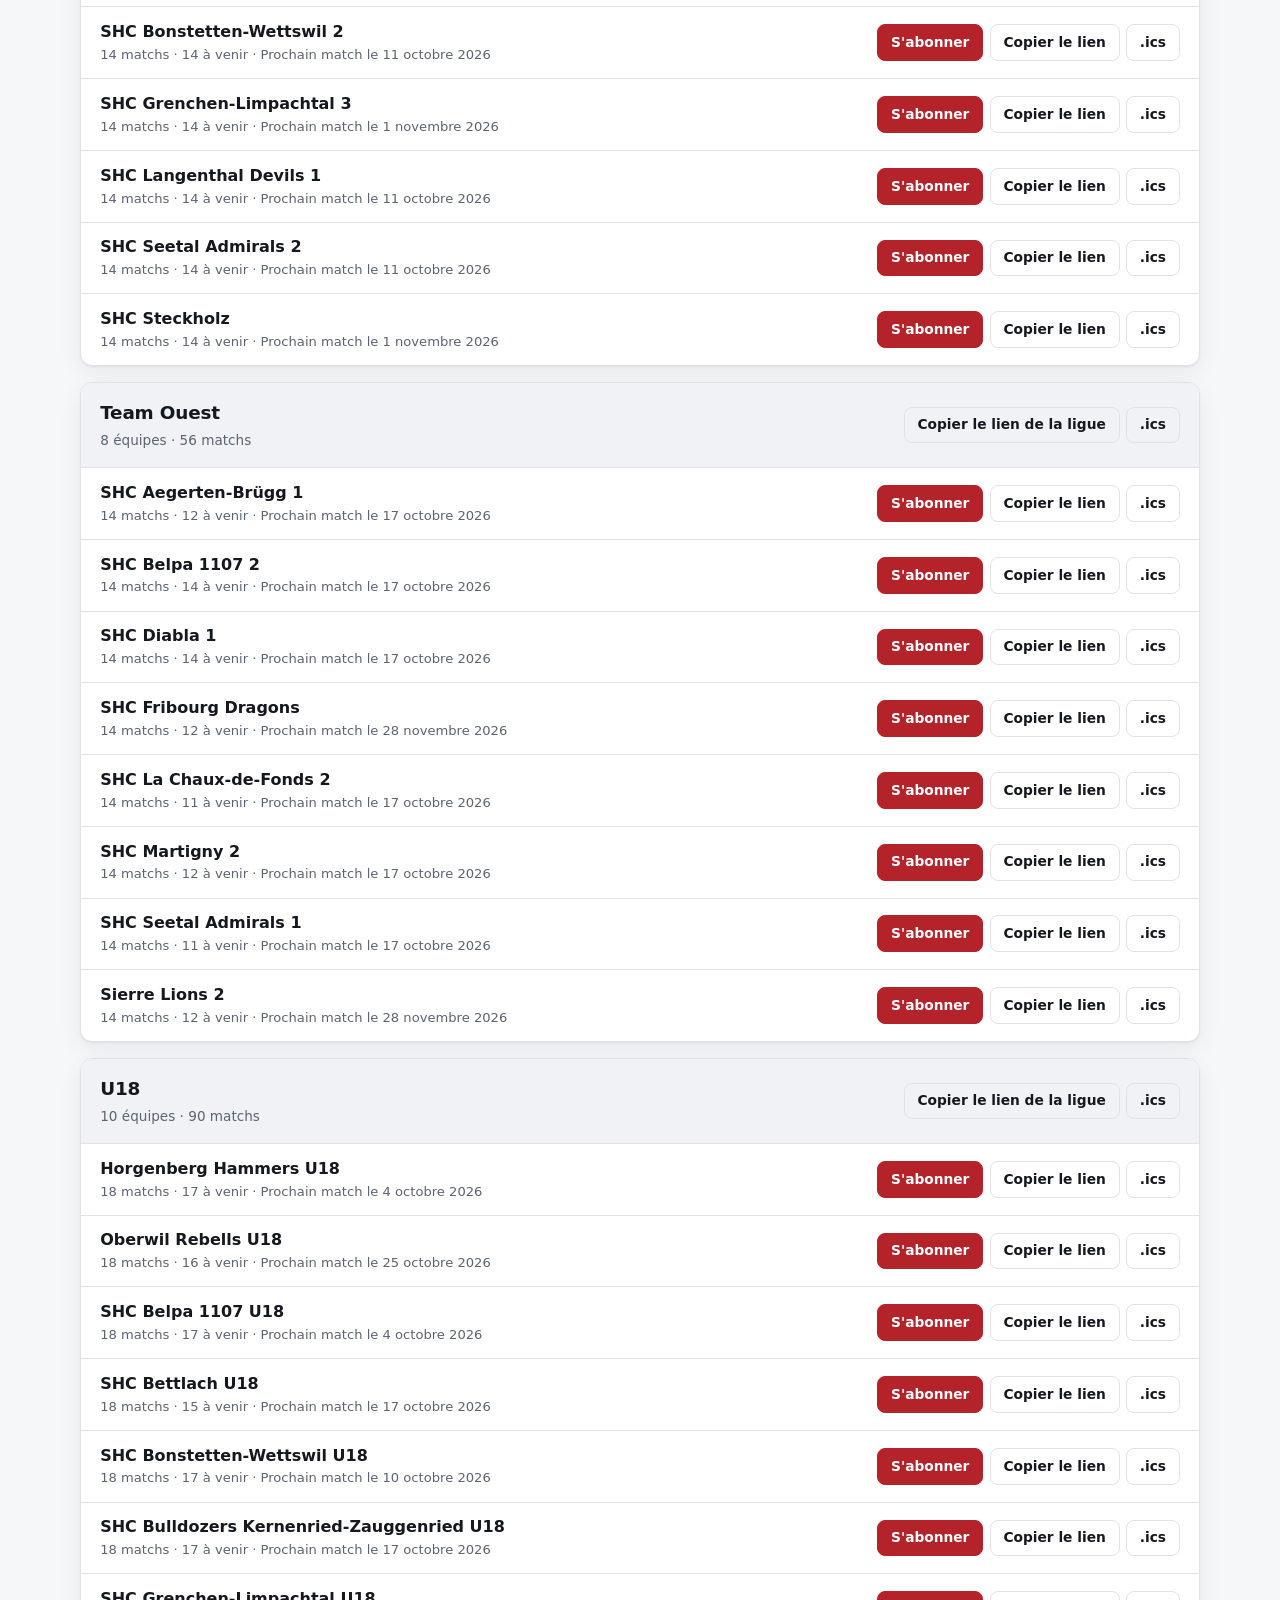
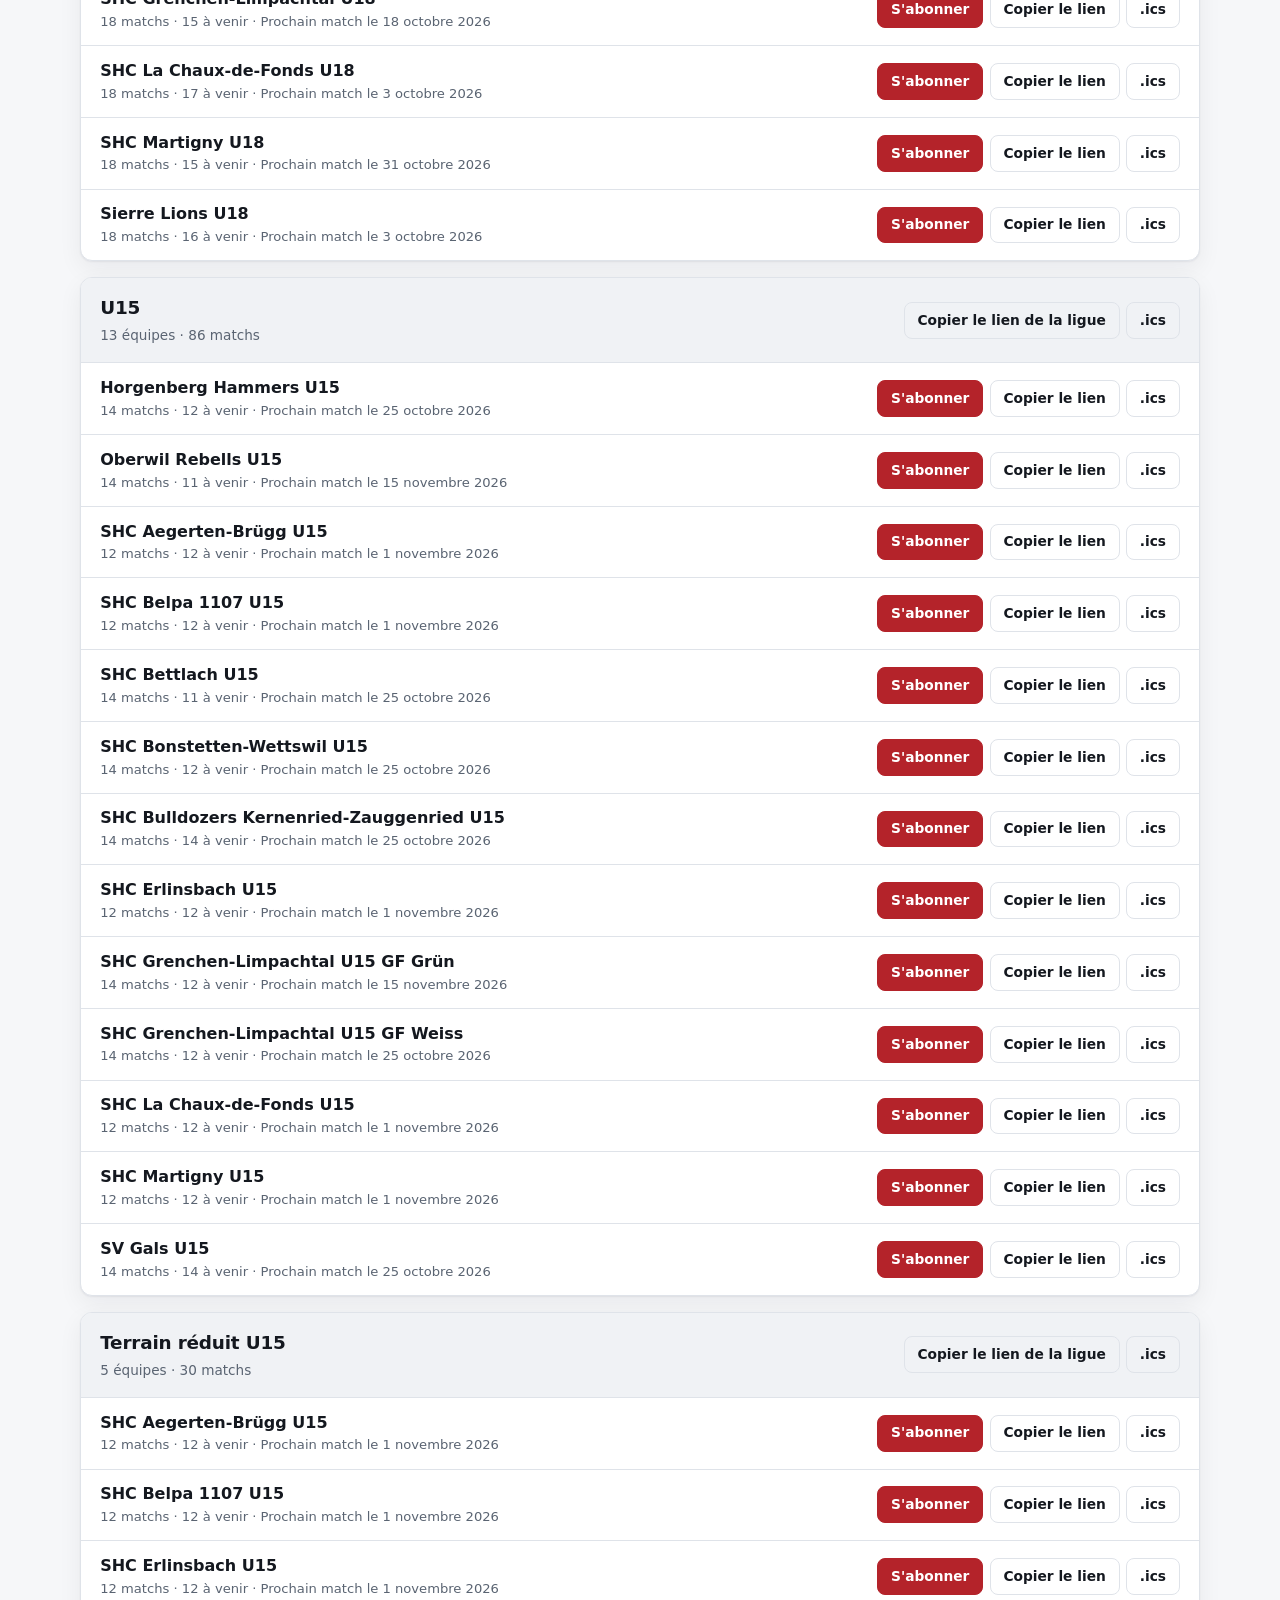
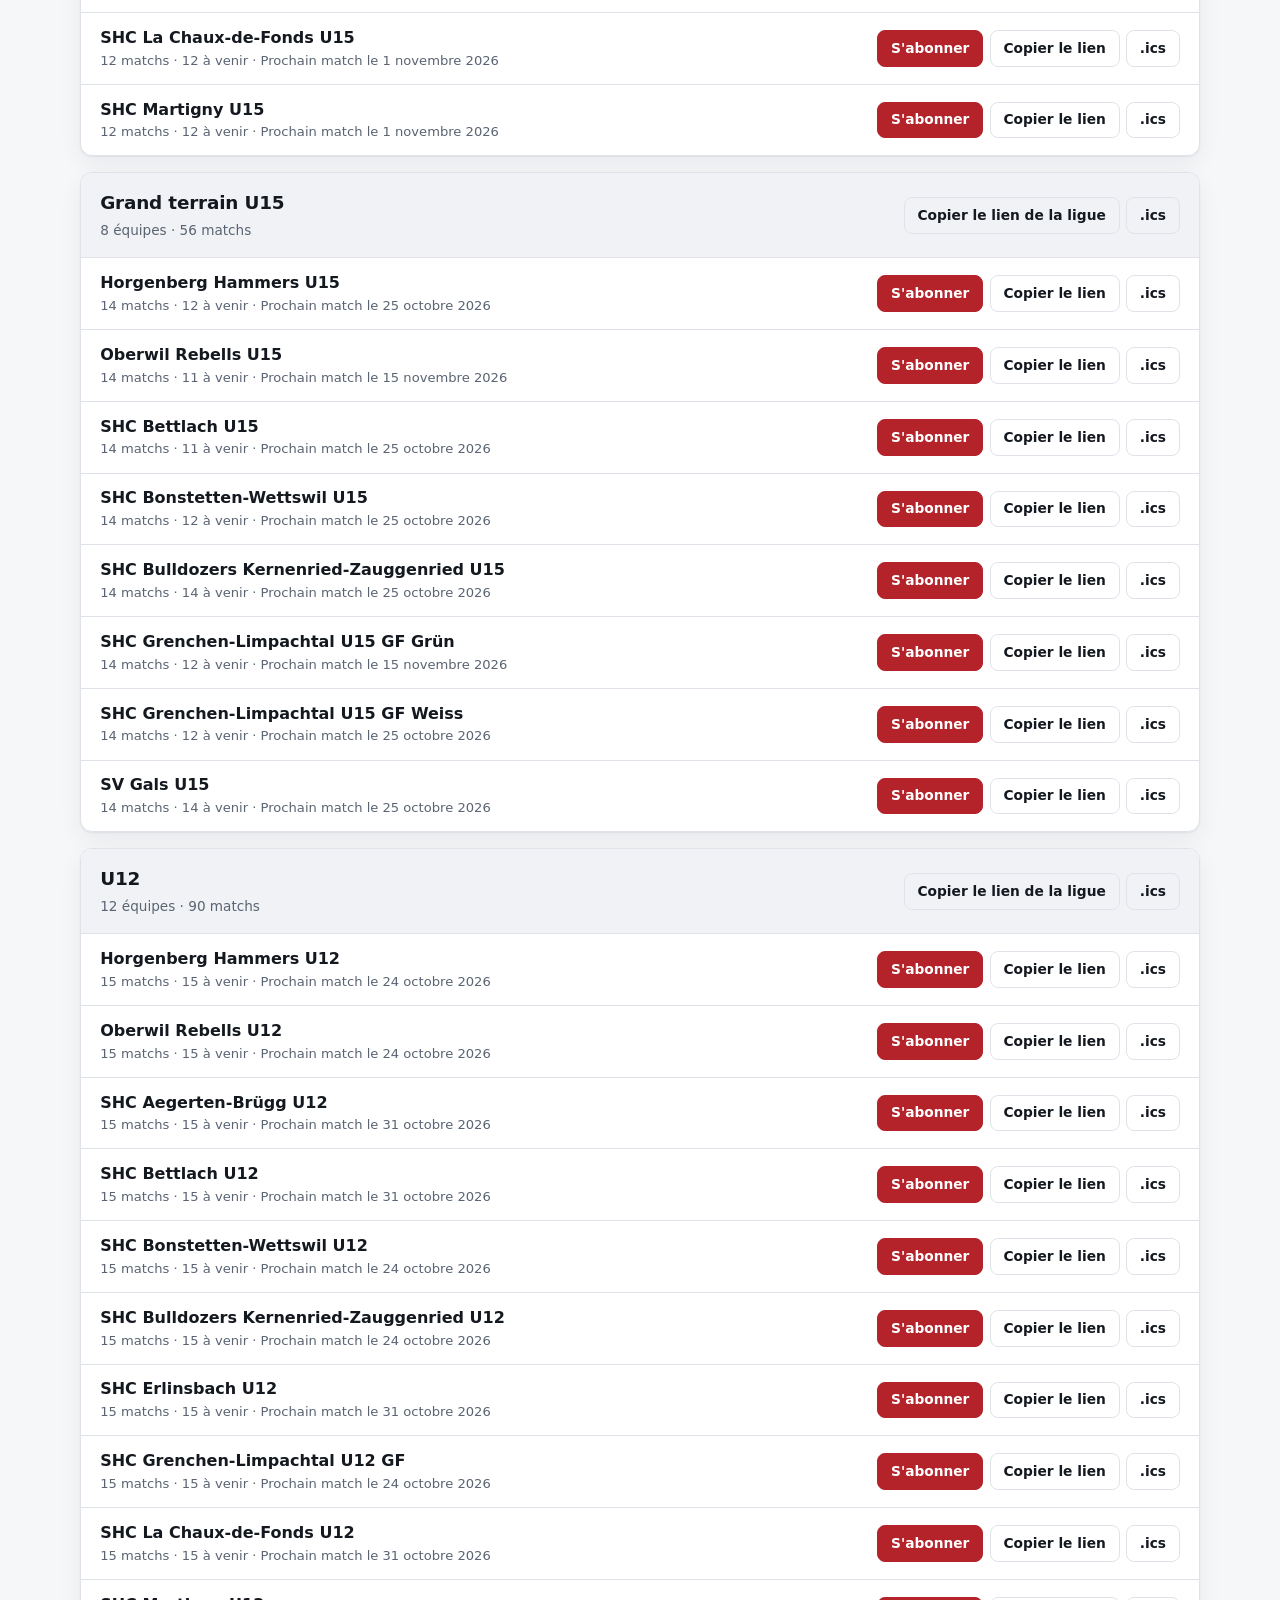
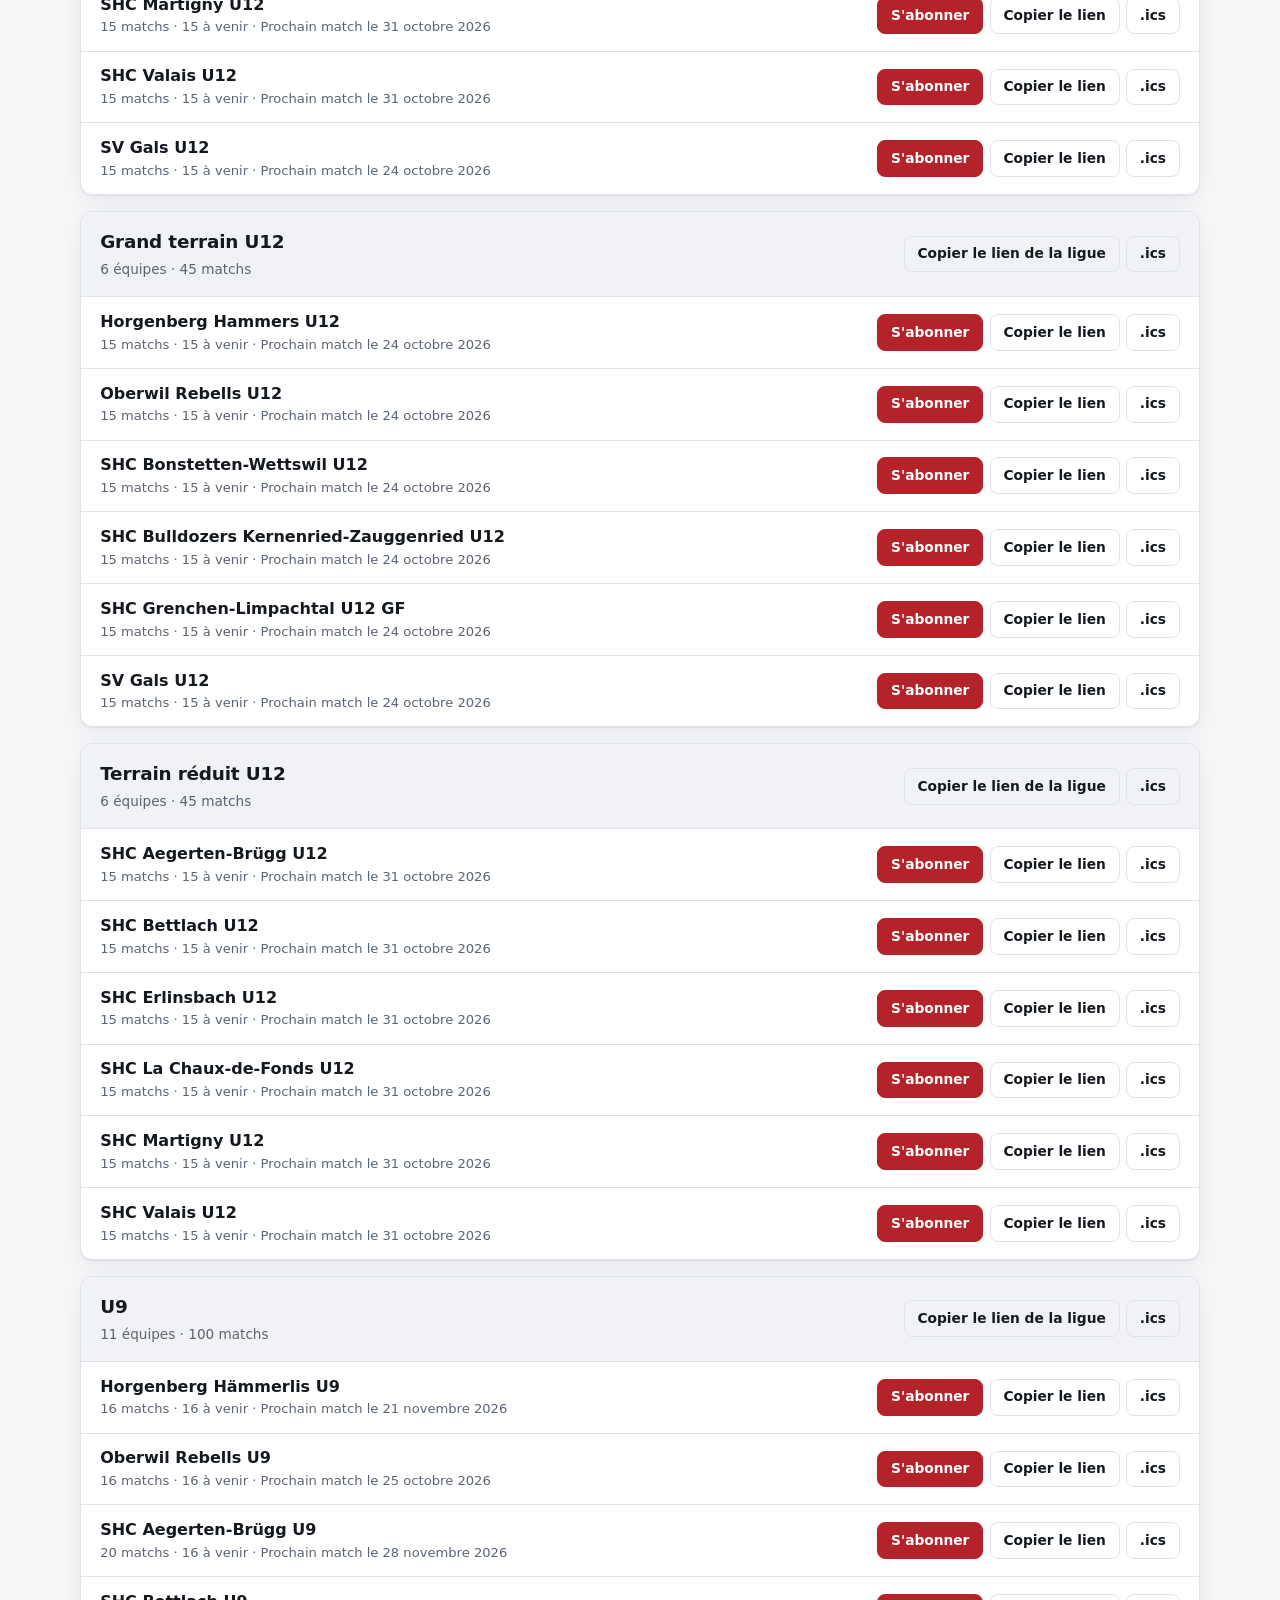
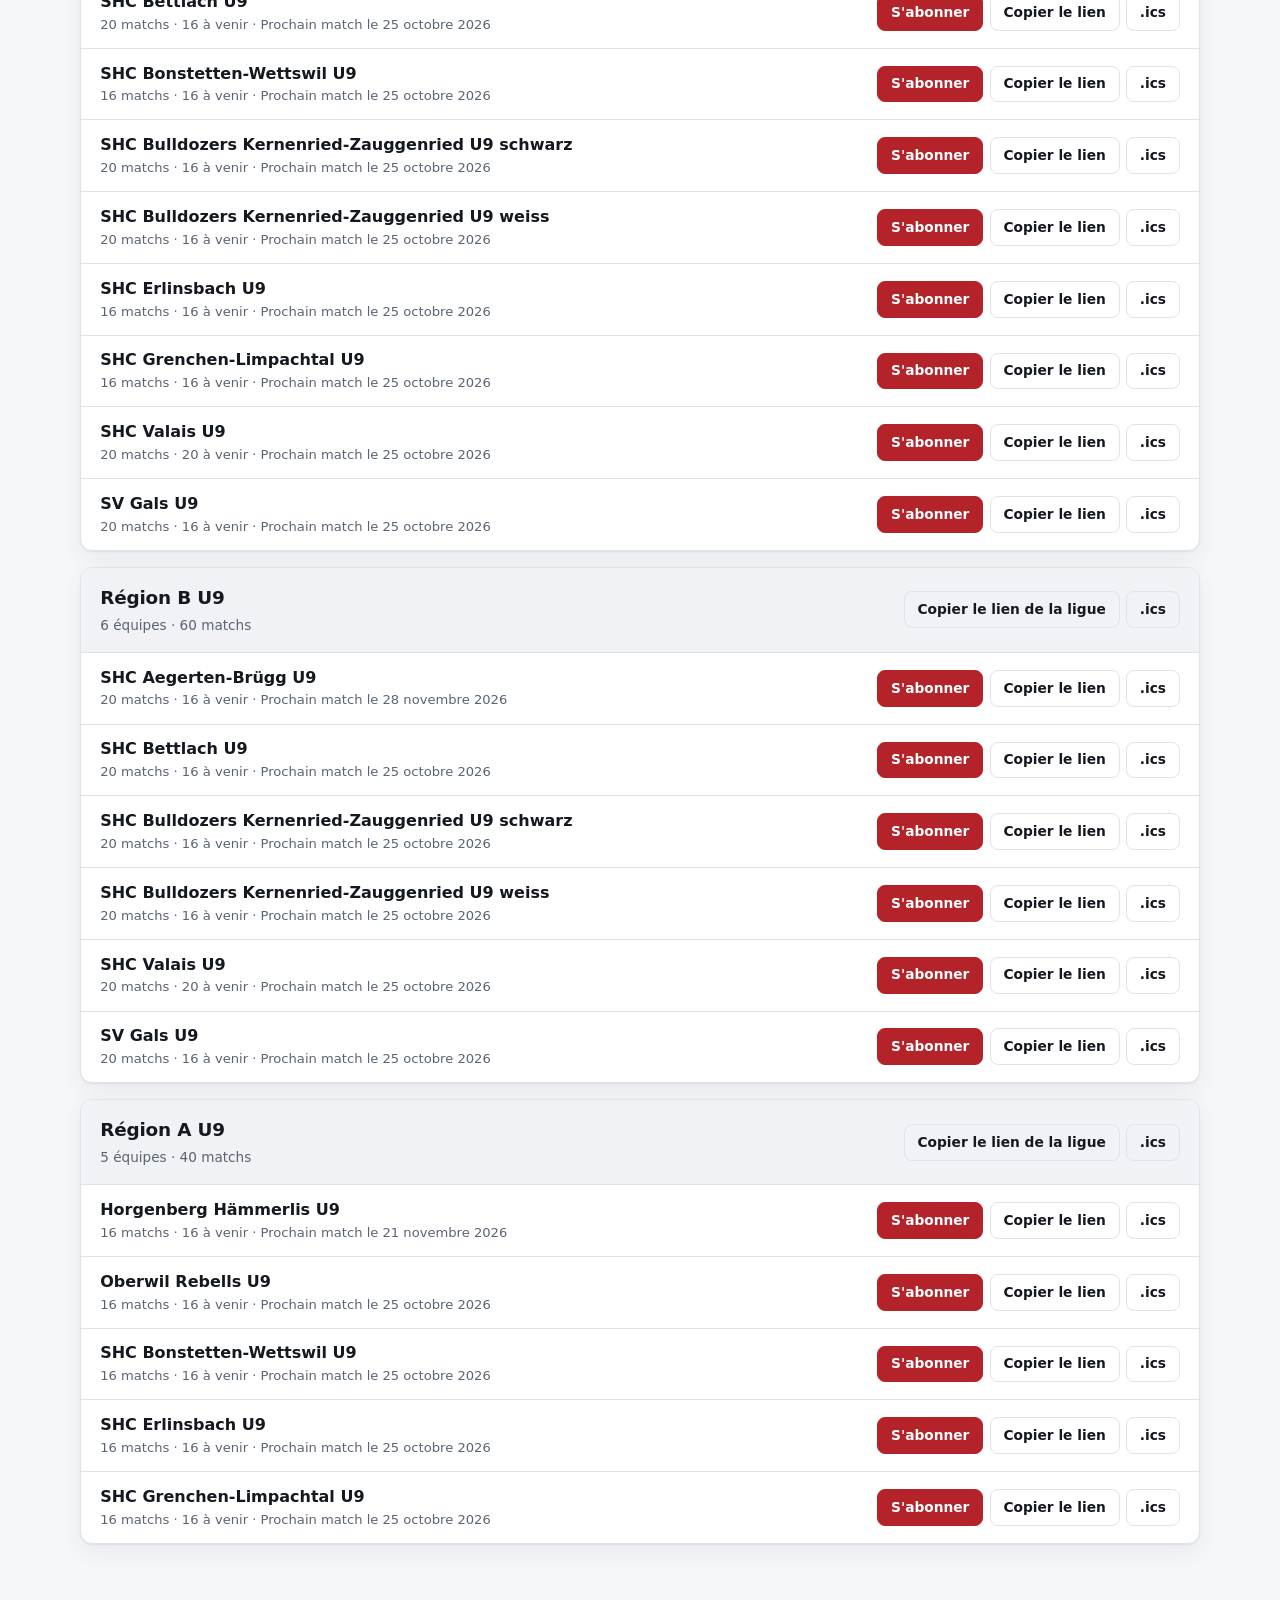
==== commit d2435585: "Refresh calendars from the game center" ====
--- a/docs/index.html
+++ b/docs/index.html
@@ -22,11 +22,11 @@
     </p>
     <dl class="stats">
       <div><dt>Ligues</dt><dd>19</dd></div>
-      <div><dt>Équipes</dt><dd>177</dd></div>
-      <div><dt>Matchs</dt><dd>1059</dd></div>
-      <div><dt>Calendriers</dt><dd>196</dd></div>
+      <div><dt>Équipes</dt><dd>183</dd></div>
+      <div><dt>Matchs</dt><dd>1067</dd></div>
+      <div><dt>Calendriers</dt><dd>202</dd></div>
     </dl>
-    <p class="updated">Dernière mise à jour des données : 21.09.2026 09:55 UTC</p>
+    <p class="updated">Dernière mise à jour des données : 28.09.2026 10:53 UTC</p>
   </div>
 </header>
 
@@ -78,7 +78,7 @@
           <li class="team" data-search="shc bulldozers kernenried-zauggenried 2 challenge league">
             <div class="team__info">
               <span class="team__name">SHC Bulldozers Kernenried-Zauggenried 2</span>
-              <span class="team__meta">12 matchs · 11 à venir · Prochain match le 27 septembre 2026</span>
+              <span class="team__meta">12 matchs · 10 à venir · Prochain match le 10 octobre 2026</span>
             </div>
             <div class="calendar-actions" data-path="calendars/challenge-league/shc-bulldozers-kernenried-zauggenried-2.ics">
               <button type="button" class="btn btn--primary" data-action="subscribe">S'abonner</button>
@@ -89,7 +89,7 @@
           <li class="team" data-search="shc erlinsbach 1 challenge league">
             <div class="team__info">
               <span class="team__name">SHC Erlinsbach 1</span>
-              <span class="team__meta">12 matchs · 12 à venir · Prochain match le 26 septembre 2026</span>
+              <span class="team__meta">12 matchs · 11 à venir · Prochain match le 4 octobre 2026</span>
             </div>
             <div class="calendar-actions" data-path="calendars/challenge-league/shc-erlinsbach-1.ics">
               <button type="button" class="btn btn--primary" data-action="subscribe">S'abonner</button>
@@ -100,7 +100,7 @@
           <li class="team" data-search="shc grenchen-limpachtal 2 challenge league">
             <div class="team__info">
               <span class="team__name">SHC Grenchen-Limpachtal 2</span>
-              <span class="team__meta">12 matchs · 11 à venir · Prochain match le 26 septembre 2026</span>
+              <span class="team__meta">12 matchs · 10 à venir · Prochain match le 23 octobre 2026</span>
             </div>
             <div class="calendar-actions" data-path="calendars/challenge-league/shc-grenchen-limpachtal-2.ics">
               <button type="button" class="btn btn--primary" data-action="subscribe">S'abonner</button>
@@ -111,7 +111,7 @@
           <li class="team" data-search="shc martigny 1 challenge league">
             <div class="team__info">
               <span class="team__name">SHC Martigny 1</span>
-              <span class="team__meta">12 matchs · 12 à venir · Prochain match le 27 septembre 2026</span>
+              <span class="team__meta">12 matchs · 11 à venir · Prochain match le 18 octobre 2026</span>
             </div>
             <div class="calendar-actions" data-path="calendars/challenge-league/shc-martigny-1.ics">
               <button type="button" class="btn btn--primary" data-action="subscribe">S'abonner</button>
@@ -136,7 +136,7 @@
           <li class="team" data-search="horgenberg hammers 1 national league">
             <div class="team__info">
               <span class="team__name">Horgenberg Hammers 1</span>
-              <span class="team__meta">18 matchs · 16 à venir · Prochain match le 27 septembre 2026</span>
+              <span class="team__meta">18 matchs · 15 à venir · Prochain match le 2 octobre 2026</span>
             </div>
             <div class="calendar-actions" data-path="calendars/national-league/horgenberg-hammers-1.ics">
               <button type="button" class="btn btn--primary" data-action="subscribe">S'abonner</button>
@@ -147,7 +147,7 @@
           <li class="team" data-search="oberwil rebells 1 national league">
             <div class="team__info">
               <span class="team__name">Oberwil Rebells 1</span>
-              <span class="team__meta">18 matchs · 17 à venir · Prochain match le 26 septembre 2026</span>
+              <span class="team__meta">18 matchs · 16 à venir · Prochain match le 2 octobre 2026</span>
             </div>
             <div class="calendar-actions" data-path="calendars/national-league/oberwil-rebells-1.ics">
               <button type="button" class="btn btn--primary" data-action="subscribe">S'abonner</button>
@@ -158,7 +158,7 @@
           <li class="team" data-search="oberwil rebells 2 national league">
             <div class="team__info">
               <span class="team__name">Oberwil Rebells 2</span>
-              <span class="team__meta">18 matchs · 17 à venir · Prochain match le 26 septembre 2026</span>
+              <span class="team__meta">18 matchs · 16 à venir · Prochain match le 3 octobre 2026</span>
             </div>
             <div class="calendar-actions" data-path="calendars/national-league/oberwil-rebells-2.ics">
               <button type="button" class="btn btn--primary" data-action="subscribe">S'abonner</button>
@@ -169,7 +169,7 @@
           <li class="team" data-search="shc bettlach 1 national league">
             <div class="team__info">
               <span class="team__name">SHC Bettlach 1</span>
-              <span class="team__meta">18 matchs · 17 à venir · Prochain match le 26 septembre 2026</span>
+              <span class="team__meta">18 matchs · 15 à venir · Prochain match le 3 octobre 2026</span>
             </div>
             <div class="calendar-actions" data-path="calendars/national-league/shc-bettlach-1.ics">
               <button type="button" class="btn btn--primary" data-action="subscribe">S'abonner</button>
@@ -180,7 +180,7 @@
           <li class="team" data-search="shc bonstetten-wettswil 1 national league">
             <div class="team__info">
               <span class="team__name">SHC Bonstetten-Wettswil 1</span>
-              <span class="team__meta">18 matchs · 17 à venir · Prochain match le 26 septembre 2026</span>
+              <span class="team__meta">18 matchs · 15 à venir · Prochain match le 4 octobre 2026</span>
             </div>
             <div class="calendar-actions" data-path="calendars/national-league/shc-bonstetten-wettswil-1.ics">
               <button type="button" class="btn btn--primary" data-action="subscribe">S'abonner</button>
@@ -191,7 +191,7 @@
           <li class="team" data-search="shc bulldozers kernenried-zauggenried 1 national league">
             <div class="team__info">
               <span class="team__name">SHC Bulldozers Kernenried-Zauggenried 1</span>
-              <span class="team__meta">18 matchs · 16 à venir · Prochain match le 26 septembre 2026</span>
+              <span class="team__meta">18 matchs · 15 à venir · Prochain match le 2 octobre 2026</span>
             </div>
             <div class="calendar-actions" data-path="calendars/national-league/shc-bulldozers-kernenried-zauggenried-1.ics">
               <button type="button" class="btn btn--primary" data-action="subscribe">S'abonner</button>
@@ -202,7 +202,7 @@
           <li class="team" data-search="shc grenchen-limpachtal 1 national league">
             <div class="team__info">
               <span class="team__name">SHC Grenchen-Limpachtal 1</span>
-              <span class="team__meta">18 matchs · 16 à venir · Prochain match le 26 septembre 2026</span>
+              <span class="team__meta">18 matchs · 15 à venir · Prochain match le 2 octobre 2026</span>
             </div>
             <div class="calendar-actions" data-path="calendars/national-league/shc-grenchen-limpachtal-1.ics">
               <button type="button" class="btn btn--primary" data-action="subscribe">S'abonner</button>
@@ -224,7 +224,7 @@
           <li class="team" data-search="sierre lions 1 national league">
             <div class="team__info">
               <span class="team__name">Sierre Lions 1</span>
-              <span class="team__meta">18 matchs · 17 à venir · Prochain match le 27 septembre 2026</span>
+              <span class="team__meta">18 matchs · 16 à venir · Prochain match le 3 octobre 2026</span>
             </div>
             <div class="calendar-actions" data-path="calendars/national-league/sierre-lions-1.ics">
               <button type="button" class="btn btn--primary" data-action="subscribe">S'abonner</button>
@@ -271,7 +271,7 @@
           <li class="team" data-search="shc aegerten-brügg 1 classic league 2">
             <div class="team__info">
               <span class="team__name">SHC Aegerten-Brügg 1</span>
-              <span class="team__meta">14 matchs · 14 à venir · Prochain match le 26 septembre 2026</span>
+              <span class="team__meta">14 matchs · 12 à venir · Prochain match le 17 octobre 2026</span>
             </div>
             <div class="calendar-actions" data-path="calendars/classic-league-2/shc-aegerten-brugg-1.ics">
               <button type="button" class="btn btn--primary" data-action="subscribe">S'abonner</button>
@@ -337,7 +337,7 @@
           <li class="team" data-search="shc fribourg dragons classic league 2">
             <div class="team__info">
               <span class="team__name">SHC Fribourg Dragons</span>
-              <span class="team__meta">14 matchs · 14 à venir · Prochain match le 26 septembre 2026</span>
+              <span class="team__meta">14 matchs · 12 à venir · Prochain match le 28 novembre 2026</span>
             </div>
             <div class="calendar-actions" data-path="calendars/classic-league-2/shc-fribourg-dragons.ics">
               <button type="button" class="btn btn--primary" data-action="subscribe">S'abonner</button>
@@ -359,7 +359,7 @@
           <li class="team" data-search="shc la chaux-de-fonds 2 classic league 2">
             <div class="team__info">
               <span class="team__name">SHC La Chaux-de-Fonds 2</span>
-              <span class="team__meta">14 matchs · 14 à venir · Prochain match le 26 septembre 2026</span>
+              <span class="team__meta">14 matchs · 11 à venir · Prochain match le 17 octobre 2026</span>
             </div>
             <div class="calendar-actions" data-path="calendars/classic-league-2/shc-la-chaux-de-fonds-2.ics">
               <button type="button" class="btn btn--primary" data-action="subscribe">S'abonner</button>
@@ -381,7 +381,7 @@
           <li class="team" data-search="shc martigny 2 classic league 2">
             <div class="team__info">
               <span class="team__name">SHC Martigny 2</span>
-              <span class="team__meta">14 matchs · 14 à venir · Prochain match le 26 septembre 2026</span>
+              <span class="team__meta">14 matchs · 12 à venir · Prochain match le 17 octobre 2026</span>
             </div>
             <div class="calendar-actions" data-path="calendars/classic-league-2/shc-martigny-2.ics">
               <button type="button" class="btn btn--primary" data-action="subscribe">S'abonner</button>
@@ -392,7 +392,7 @@
           <li class="team" data-search="shc seetal admirals 1 classic league 2">
             <div class="team__info">
               <span class="team__name">SHC Seetal Admirals 1</span>
-              <span class="team__meta">14 matchs · 14 à venir · Prochain match le 26 septembre 2026</span>
+              <span class="team__meta">14 matchs · 11 à venir · Prochain match le 17 octobre 2026</span>
             </div>
             <div class="calendar-actions" data-path="calendars/classic-league-2/shc-seetal-admirals-1.ics">
               <button type="button" class="btn btn--primary" data-action="subscribe">S'abonner</button>
@@ -425,7 +425,7 @@
           <li class="team" data-search="sierre lions 2 classic league 2">
             <div class="team__info">
               <span class="team__name">Sierre Lions 2</span>
-              <span class="team__meta">14 matchs · 14 à venir · Prochain match le 26 septembre 2026</span>
+              <span class="team__meta">14 matchs · 12 à venir · Prochain match le 28 novembre 2026</span>
             </div>
             <div class="calendar-actions" data-path="calendars/classic-league-2/sierre-lions-2.ics">
               <button type="button" class="btn btn--primary" data-action="subscribe">S'abonner</button>
@@ -731,7 +731,7 @@
           <li class="team" data-search="shc bettlach - seetal damen dames">
             <div class="team__info">
               <span class="team__name">SHC Bettlach - Seetal Damen</span>
-              <span class="team__meta">12 matchs · 11 à venir · Prochain match le 25 septembre 2026</span>
+              <span class="team__meta">12 matchs · 10 à venir · Prochain match le 11 octobre 2026</span>
             </div>
             <div class="calendar-actions" data-path="calendars/dames/shc-bettlach-seetal-damen.ics">
               <button type="button" class="btn btn--primary" data-action="subscribe">S'abonner</button>
@@ -742,7 +742,7 @@
           <li class="team" data-search="shc bulldozers kernenried-zauggenried damen dames">
             <div class="team__info">
               <span class="team__name">SHC Bulldozers Kernenried-Zauggenried Damen</span>
-              <span class="team__meta">12 matchs · 12 à venir · Prochain match le 26 septembre 2026</span>
+              <span class="team__meta">12 matchs · 12 à venir · Prochain match le 11 octobre 2026</span>
             </div>
             <div class="calendar-actions" data-path="calendars/dames/shc-bulldozers-kernenried-zauggenried-damen.ics">
               <button type="button" class="btn btn--primary" data-action="subscribe">S'abonner</button>
@@ -753,7 +753,7 @@
           <li class="team" data-search="shc grenchen-limpachtal damen dames">
             <div class="team__info">
               <span class="team__name">SHC Grenchen-Limpachtal Damen</span>
-              <span class="team__meta">12 matchs · 11 à venir · Prochain match le 25 septembre 2026</span>
+              <span class="team__meta">12 matchs · 10 à venir · Prochain match le 4 octobre 2026</span>
             </div>
             <div class="calendar-actions" data-path="calendars/dames/shc-grenchen-limpachtal-damen.ics">
               <button type="button" class="btn btn--primary" data-action="subscribe">S'abonner</button>
@@ -775,7 +775,7 @@
           <li class="team" data-search="shc valais femmes dames">
             <div class="team__info">
               <span class="team__name">SHC Valais Femmes</span>
-              <span class="team__meta">12 matchs · 11 à venir · Prochain match le 26 septembre 2026</span>
+              <span class="team__meta">12 matchs · 11 à venir · Prochain match le 11 octobre 2026</span>
             </div>
             <div class="calendar-actions" data-path="calendars/dames/shc-valais-femmes.ics">
               <button type="button" class="btn btn--primary" data-action="subscribe">S'abonner</button>
@@ -789,7 +789,7 @@
         <header class="league__head">
           <div>
             <h2>Coupe Suisse</h2>
-            <p class="league__meta">20 équipes · 10 matchs</p>
+            <p class="league__meta">26 équipes · 18 matchs</p>
           </div>
           <div class="calendar-actions" data-path="calendars/coupe-suisse/all-teams.ics">
             <button type="button" class="btn btn--ghost" data-action="copy">Copier le lien de la ligue</button>
@@ -797,10 +797,32 @@
           </div>
         </header>
         <ul class="teams">
+          <li class="team" data-search="horgenberg hammers 1 coupe suisse">
+            <div class="team__info">
+              <span class="team__name">Horgenberg Hammers 1</span>
+              <span class="team__meta">1 matchs · 1 à venir · Prochain match le 25 octobre 2026</span>
+            </div>
+            <div class="calendar-actions" data-path="calendars/coupe-suisse/horgenberg-hammers-1.ics">
+              <button type="button" class="btn btn--primary" data-action="subscribe">S'abonner</button>
+              <button type="button" class="btn" data-action="copy">Copier le lien</button>
+              <a class="btn" href="calendars/coupe-suisse/horgenberg-hammers-1.ics" download>.ics</a>
+            </div>
+          </li>
+          <li class="team" data-search="oberwil rebells 1 coupe suisse">
+            <div class="team__info">
+              <span class="team__name">Oberwil Rebells 1</span>
+              <span class="team__meta">1 matchs · 1 à venir · Prochain match le 15 novembre 2026</span>
+            </div>
+            <div class="calendar-actions" data-path="calendars/coupe-suisse/oberwil-rebells-1.ics">
+              <button type="button" class="btn btn--primary" data-action="subscribe">S'abonner</button>
+              <button type="button" class="btn" data-action="copy">Copier le lien</button>
+              <a class="btn" href="calendars/coupe-suisse/oberwil-rebells-1.ics" download>.ics</a>
+            </div>
+          </li>
           <li class="team" data-search="oberwil rebells 2 coupe suisse">
             <div class="team__info">
               <span class="team__name">Oberwil Rebells 2</span>
-              <span class="team__meta">1 matchs · 0 à venir · Saison terminée</span>
+              <span class="team__meta">2 matchs · 1 à venir · Prochain match le 31 octobre 2026</span>
             </div>
             <div class="calendar-actions" data-path="calendars/coupe-suisse/oberwil-rebells-2.ics">
               <button type="button" class="btn btn--primary" data-action="subscribe">S'abonner</button>
@@ -811,7 +833,7 @@
           <li class="team" data-search="shc aegerten-brügg 1 coupe suisse">
             <div class="team__info">
               <span class="team__name">SHC Aegerten-Brügg 1</span>
-              <span class="team__meta">1 matchs · 0 à venir · Saison terminée</span>
+              <span class="team__meta">2 matchs · 1 à venir · Prochain match le 31 octobre 2026</span>
             </div>
             <div class="calendar-actions" data-path="calendars/coupe-suisse/shc-aegerten-brugg-1.ics">
               <button type="button" class="btn btn--primary" data-action="subscribe">S'abonner</button>
@@ -822,7 +844,7 @@
           <li class="team" data-search="shc belpa 1107 1 coupe suisse">
             <div class="team__info">
               <span class="team__name">SHC Belpa 1107 1</span>
-              <span class="team__meta">1 matchs · 0 à venir · Saison terminée</span>
+              <span class="team__meta">2 matchs · 1 à venir · Prochain match le 1 novembre 2026</span>
             </div>
             <div class="calendar-actions" data-path="calendars/coupe-suisse/shc-belpa-1107-1.ics">
               <button type="button" class="btn btn--primary" data-action="subscribe">S'abonner</button>
@@ -844,12 +866,23 @@
           <li class="team" data-search="shc bettlach 1 coupe suisse">
             <div class="team__info">
               <span class="team__name">SHC Bettlach 1</span>
-              <span class="team__meta">1 matchs · 0 à venir · Saison terminée</span>
+              <span class="team__meta">2 matchs · 1 à venir · Prochain match le 31 octobre 2026</span>
             </div>
             <div class="calendar-actions" data-path="calendars/coupe-suisse/shc-bettlach-1.ics">
               <button type="button" class="btn btn--primary" data-action="subscribe">S'abonner</button>
               <button type="button" class="btn" data-action="copy">Copier le lien</button>
               <a class="btn" href="calendars/coupe-suisse/shc-bettlach-1.ics" download>.ics</a>
+            </div>
+          </li>
+          <li class="team" data-search="shc bettlach 2 coupe suisse">
+            <div class="team__info">
+              <span class="team__name">SHC Bettlach 2</span>
+              <span class="team__meta">1 matchs · 1 à venir · Prochain match le 31 octobre 2026</span>
+            </div>
+            <div class="calendar-actions" data-path="calendars/coupe-suisse/shc-bettlach-2.ics">
+              <button type="button" class="btn btn--primary" data-action="subscribe">S'abonner</button>
+              <button type="button" class="btn" data-action="copy">Copier le lien</button>
+              <a class="btn" href="calendars/coupe-suisse/shc-bettlach-2.ics" download>.ics</a>
             </div>
           </li>
           <li class="team" data-search="shc bonstetten-wettswil 1 coupe suisse">
@@ -874,6 +907,17 @@
               <a class="btn" href="calendars/coupe-suisse/shc-bonstetten-wettswil-2.ics" download>.ics</a>
             </div>
           </li>
+          <li class="team" data-search="shc bulldozers kernenried-zauggenried 1 coupe suisse">
+            <div class="team__info">
+              <span class="team__name">SHC Bulldozers Kernenried-Zauggenried 1</span>
+              <span class="team__meta">1 matchs · 1 à venir · Prochain match le 8 novembre 2026</span>
+            </div>
+            <div class="calendar-actions" data-path="calendars/coupe-suisse/shc-bulldozers-kernenried-zauggenried-1.ics">
+              <button type="button" class="btn btn--primary" data-action="subscribe">S'abonner</button>
+              <button type="button" class="btn" data-action="copy">Copier le lien</button>
+              <a class="btn" href="calendars/coupe-suisse/shc-bulldozers-kernenried-zauggenried-1.ics" download>.ics</a>
+            </div>
+          </li>
           <li class="team" data-search="shc bulldozers kernenried-zauggenried 2 coupe suisse">
             <div class="team__info">
               <span class="team__name">SHC Bulldozers Kernenried-Zauggenried 2</span>
@@ -910,7 +954,7 @@
           <li class="team" data-search="shc grenchen-limpachtal 1 coupe suisse">
             <div class="team__info">
               <span class="team__name">SHC Grenchen-Limpachtal 1</span>
-              <span class="team__meta">1 matchs · 0 à venir · Saison terminée</span>
+              <span class="team__meta">2 matchs · 1 à venir · Prochain match le 23 octobre 2026</span>
             </div>
             <div class="calendar-actions" data-path="calendars/coupe-suisse/shc-grenchen-limpachtal-1.ics">
               <button type="button" class="btn btn--primary" data-action="subscribe">S'abonner</button>
@@ -921,7 +965,7 @@
           <li class="team" data-search="shc grenchen-limpachtal 2 coupe suisse">
             <div class="team__info">
               <span class="team__name">SHC Grenchen-Limpachtal 2</span>
-              <span class="team__meta">1 matchs · 0 à venir · Saison terminée</span>
+              <span class="team__meta">2 matchs · 1 à venir · Prochain match le 15 novembre 2026</span>
             </div>
             <div class="calendar-actions" data-path="calendars/coupe-suisse/shc-grenchen-limpachtal-2.ics">
               <button type="button" class="btn btn--primary" data-action="subscribe">S'abonner</button>
@@ -932,7 +976,7 @@
           <li class="team" data-search="shc la chaux-de-fonds 1 coupe suisse">
             <div class="team__info">
               <span class="team__name">SHC La Chaux-de-Fonds 1</span>
-              <span class="team__meta">1 matchs · 0 à venir · Saison terminée</span>
+              <span class="team__meta">2 matchs · 1 à venir · Prochain match le 31 octobre 2026</span>
             </div>
             <div class="calendar-actions" data-path="calendars/coupe-suisse/shc-la-chaux-de-fonds-1.ics">
               <button type="button" class="btn btn--primary" data-action="subscribe">S'abonner</button>
@@ -965,7 +1009,7 @@
           <li class="team" data-search="shc martigny 1 coupe suisse">
             <div class="team__info">
               <span class="team__name">SHC Martigny 1</span>
-              <span class="team__meta">1 matchs · 0 à venir · Saison terminée</span>
+              <span class="team__meta">2 matchs · 1 à venir · Prochain match le 31 octobre 2026</span>
             </div>
             <div class="calendar-actions" data-path="calendars/coupe-suisse/shc-martigny-1.ics">
               <button type="button" class="btn btn--primary" data-action="subscribe">S'abonner</button>
@@ -987,7 +1031,7 @@
           <li class="team" data-search="shc seetal admirals 1 coupe suisse">
             <div class="team__info">
               <span class="team__name">SHC Seetal Admirals 1</span>
-              <span class="team__meta">1 matchs · 0 à venir · Saison terminée</span>
+              <span class="team__meta">2 matchs · 1 à venir · Prochain match le 25 octobre 2026</span>
             </div>
             <div class="calendar-actions" data-path="calendars/coupe-suisse/shc-seetal-admirals-1.ics">
               <button type="button" class="btn btn--primary" data-action="subscribe">S'abonner</button>
@@ -1006,15 +1050,37 @@
               <a class="btn" href="calendars/coupe-suisse/shc-seetal-admirals-2.ics" download>.ics</a>
             </div>
           </li>
+          <li class="team" data-search="sierre lions 1 coupe suisse">
+            <div class="team__info">
+              <span class="team__name">Sierre Lions 1</span>
+              <span class="team__meta">1 matchs · 1 à venir · Prochain match le 1 novembre 2026</span>
+            </div>
+            <div class="calendar-actions" data-path="calendars/coupe-suisse/sierre-lions-1.ics">
+              <button type="button" class="btn btn--primary" data-action="subscribe">S'abonner</button>
+              <button type="button" class="btn" data-action="copy">Copier le lien</button>
+              <a class="btn" href="calendars/coupe-suisse/sierre-lions-1.ics" download>.ics</a>
+            </div>
+          </li>
           <li class="team" data-search="sierre lions 2 coupe suisse">
             <div class="team__info">
               <span class="team__name">Sierre Lions 2</span>
-              <span class="team__meta">1 matchs · 0 à venir · Saison terminée</span>
+              <span class="team__meta">2 matchs · 1 à venir · Prochain match le 8 novembre 2026</span>
             </div>
             <div class="calendar-actions" data-path="calendars/coupe-suisse/sierre-lions-2.ics">
               <button type="button" class="btn btn--primary" data-action="subscribe">S'abonner</button>
               <button type="button" class="btn" data-action="copy">Copier le lien</button>
               <a class="btn" href="calendars/coupe-suisse/sierre-lions-2.ics" download>.ics</a>
+            </div>
+          </li>
+          <li class="team" data-search="sv gals 1 coupe suisse">
+            <div class="team__info">
+              <span class="team__name">SV Gals 1</span>
+              <span class="team__meta">1 matchs · 1 à venir · Prochain match le 23 octobre 2026</span>
+            </div>
+            <div class="calendar-actions" data-path="calendars/coupe-suisse/sv-gals-1.ics">
+              <button type="button" class="btn btn--primary" data-action="subscribe">S'abonner</button>
+              <button type="button" class="btn" data-action="copy">Copier le lien</button>
+              <a class="btn" href="calendars/coupe-suisse/sv-gals-1.ics" download>.ics</a>
             </div>
           </li>
         </ul>
@@ -1136,7 +1202,7 @@
           <li class="team" data-search="shc aegerten-brügg 1 team ouest">
             <div class="team__info">
               <span class="team__name">SHC Aegerten-Brügg 1</span>
-              <span class="team__meta">14 matchs · 14 à venir · Prochain match le 26 septembre 2026</span>
+              <span class="team__meta">14 matchs · 12 à venir · Prochain match le 17 octobre 2026</span>
             </div>
             <div class="calendar-actions" data-path="calendars/team-ouest/shc-aegerten-brugg-1.ics">
               <button type="button" class="btn btn--primary" data-action="subscribe">S'abonner</button>
@@ -1169,7 +1235,7 @@
           <li class="team" data-search="shc fribourg dragons team ouest">
             <div class="team__info">
               <span class="team__name">SHC Fribourg Dragons</span>
-              <span class="team__meta">14 matchs · 14 à venir · Prochain match le 26 septembre 2026</span>
+              <span class="team__meta">14 matchs · 12 à venir · Prochain match le 28 novembre 2026</span>
             </div>
             <div class="calendar-actions" data-path="calendars/team-ouest/shc-fribourg-dragons.ics">
               <button type="button" class="btn btn--primary" data-action="subscribe">S'abonner</button>
@@ -1180,7 +1246,7 @@
           <li class="team" data-search="shc la chaux-de-fonds 2 team ouest">
             <div class="team__info">
               <span class="team__name">SHC La Chaux-de-Fonds 2</span>
-              <span class="team__meta">14 matchs · 14 à venir · Prochain match le 26 septembre 2026</span>
+              <span class="team__meta">14 matchs · 11 à venir · Prochain match le 17 octobre 2026</span>
             </div>
             <div class="calendar-actions" data-path="calendars/team-ouest/shc-la-chaux-de-fonds-2.ics">
               <button type="button" class="btn btn--primary" data-action="subscribe">S'abonner</button>
@@ -1191,7 +1257,7 @@
           <li class="team" data-search="shc martigny 2 team ouest">
             <div class="team__info">
               <span class="team__name">SHC Martigny 2</span>
-              <span class="team__meta">14 matchs · 14 à venir · Prochain match le 26 septembre 2026</span>
+              <span class="team__meta">14 matchs · 12 à venir · Prochain match le 17 octobre 2026</span>
             </div>
             <div class="calendar-actions" data-path="calendars/team-ouest/shc-martigny-2.ics">
               <button type="button" class="btn btn--primary" data-action="subscribe">S'abonner</button>
@@ -1202,7 +1268,7 @@
           <li class="team" data-search="shc seetal admirals 1 team ouest">
             <div class="team__info">
               <span class="team__name">SHC Seetal Admirals 1</span>
-              <span class="team__meta">14 matchs · 14 à venir · Prochain match le 26 septembre 2026</span>
+              <span class="team__meta">14 matchs · 11 à venir · Prochain match le 17 octobre 2026</span>
             </div>
             <div class="calendar-actions" data-path="calendars/team-ouest/shc-seetal-admirals-1.ics">
               <button type="button" class="btn btn--primary" data-action="subscribe">S'abonner</button>
@@ -1213,7 +1279,7 @@
           <li class="team" data-search="sierre lions 2 team ouest">
             <div class="team__info">
               <span class="team__name">Sierre Lions 2</span>
-              <span class="team__meta">14 matchs · 14 à venir · Prochain match le 26 septembre 2026</span>
+              <span class="team__meta">14 matchs · 12 à venir · Prochain match le 28 novembre 2026</span>
             </div>
             <div class="calendar-actions" data-path="calendars/team-ouest/sierre-lions-2.ics">
               <button type="button" class="btn btn--primary" data-action="subscribe">S'abonner</button>
@@ -1238,7 +1304,7 @@
           <li class="team" data-search="horgenberg hammers u18 u18">
             <div class="team__info">
               <span class="team__name">Horgenberg Hammers U18</span>
-              <span class="team__meta">18 matchs · 18 à venir · Prochain match le 26 septembre 2026</span>
+              <span class="team__meta">18 matchs · 17 à venir · Prochain match le 4 octobre 2026</span>
             </div>
             <div class="calendar-actions" data-path="calendars/u18/horgenberg-hammers-u18.ics">
               <button type="button" class="btn btn--primary" data-action="subscribe">S'abonner</button>
@@ -1249,7 +1315,7 @@
           <li class="team" data-search="oberwil rebells u18 u18">
             <div class="team__info">
               <span class="team__name">Oberwil Rebells U18</span>
-              <span class="team__meta">18 matchs · 17 à venir · Prochain match le 27 septembre 2026</span>
+              <span class="team__meta">18 matchs · 16 à venir · Prochain match le 25 octobre 2026</span>
             </div>
             <div class="calendar-actions" data-path="calendars/u18/oberwil-rebells-u18.ics">
               <button type="button" class="btn btn--primary" data-action="subscribe">S'abonner</button>
@@ -1271,7 +1337,7 @@
           <li class="team" data-search="shc bettlach u18 u18">
             <div class="team__info">
               <span class="team__name">SHC Bettlach U18</span>
-              <span class="team__meta">18 matchs · 16 à venir · Prochain match le 27 septembre 2026</span>
+              <span class="team__meta">18 matchs · 15 à venir · Prochain match le 17 octobre 2026</span>
             </div>
             <div class="calendar-actions" data-path="calendars/u18/shc-bettlach-u18.ics">
               <button type="button" class="btn btn--primary" data-action="subscribe">S'abonner</button>
@@ -1293,7 +1359,7 @@
           <li class="team" data-search="shc bulldozers kernenried-zauggenried u18 u18">
             <div class="team__info">
               <span class="team__name">SHC Bulldozers Kernenried-Zauggenried U18</span>
-              <span class="team__meta">18 matchs · 17 à venir · Prochain match le 10 octobre 2026</span>
+              <span class="team__meta">18 matchs · 17 à venir · Prochain match le 17 octobre 2026</span>
             </div>
             <div class="calendar-actions" data-path="calendars/u18/shc-bulldozers-kernenried-zauggenried-u18.ics">
               <button type="button" class="btn btn--primary" data-action="subscribe">S'abonner</button>
@@ -1304,7 +1370,7 @@
           <li class="team" data-search="shc grenchen-limpachtal u18 u18">
             <div class="team__info">
               <span class="team__name">SHC Grenchen-Limpachtal U18</span>
-              <span class="team__meta">18 matchs · 17 à venir · Prochain match le 26 septembre 2026</span>
+              <span class="team__meta">18 matchs · 15 à venir · Prochain match le 18 octobre 2026</span>
             </div>
             <div class="calendar-actions" data-path="calendars/u18/shc-grenchen-limpachtal-u18.ics">
               <button type="button" class="btn btn--primary" data-action="subscribe">S'abonner</button>
@@ -1315,7 +1381,7 @@
           <li class="team" data-search="shc la chaux-de-fonds u18 u18">
             <div class="team__info">
               <span class="team__name">SHC La Chaux-de-Fonds U18</span>
-              <span class="team__meta">18 matchs · 18 à venir · Prochain match le 26 septembre 2026</span>
+              <span class="team__meta">18 matchs · 17 à venir · Prochain match le 3 octobre 2026</span>
             </div>
             <div class="calendar-actions" data-path="calendars/u18/shc-la-chaux-de-fonds-u18.ics">
               <button type="button" class="btn btn--primary" data-action="subscribe">S'abonner</button>
@@ -1326,7 +1392,7 @@
           <li class="team" data-search="shc martigny u18 u18">
             <div class="team__info">
               <span class="team__name">SHC Martigny U18</span>
-              <span class="team__meta">18 matchs · 16 à venir · Prochain match le 26 septembre 2026</span>
+              <span class="team__meta">18 matchs · 15 à venir · Prochain match le 31 octobre 2026</span>
             </div>
             <div class="calendar-actions" data-path="calendars/u18/shc-martigny-u18.ics">
               <button type="button" class="btn btn--primary" data-action="subscribe">S'abonner</button>
@@ -1337,7 +1403,7 @@
           <li class="team" data-search="sierre lions u18 u18">
             <div class="team__info">
               <span class="team__name">Sierre Lions U18</span>
-              <span class="team__meta">18 matchs · 17 à venir · Prochain match le 27 septembre 2026</span>
+              <span class="team__meta">18 matchs · 16 à venir · Prochain match le 3 octobre 2026</span>
             </div>
             <div class="calendar-actions" data-path="calendars/u18/sierre-lions-u18.ics">
               <button type="button" class="btn btn--primary" data-action="subscribe">S'abonner</button>
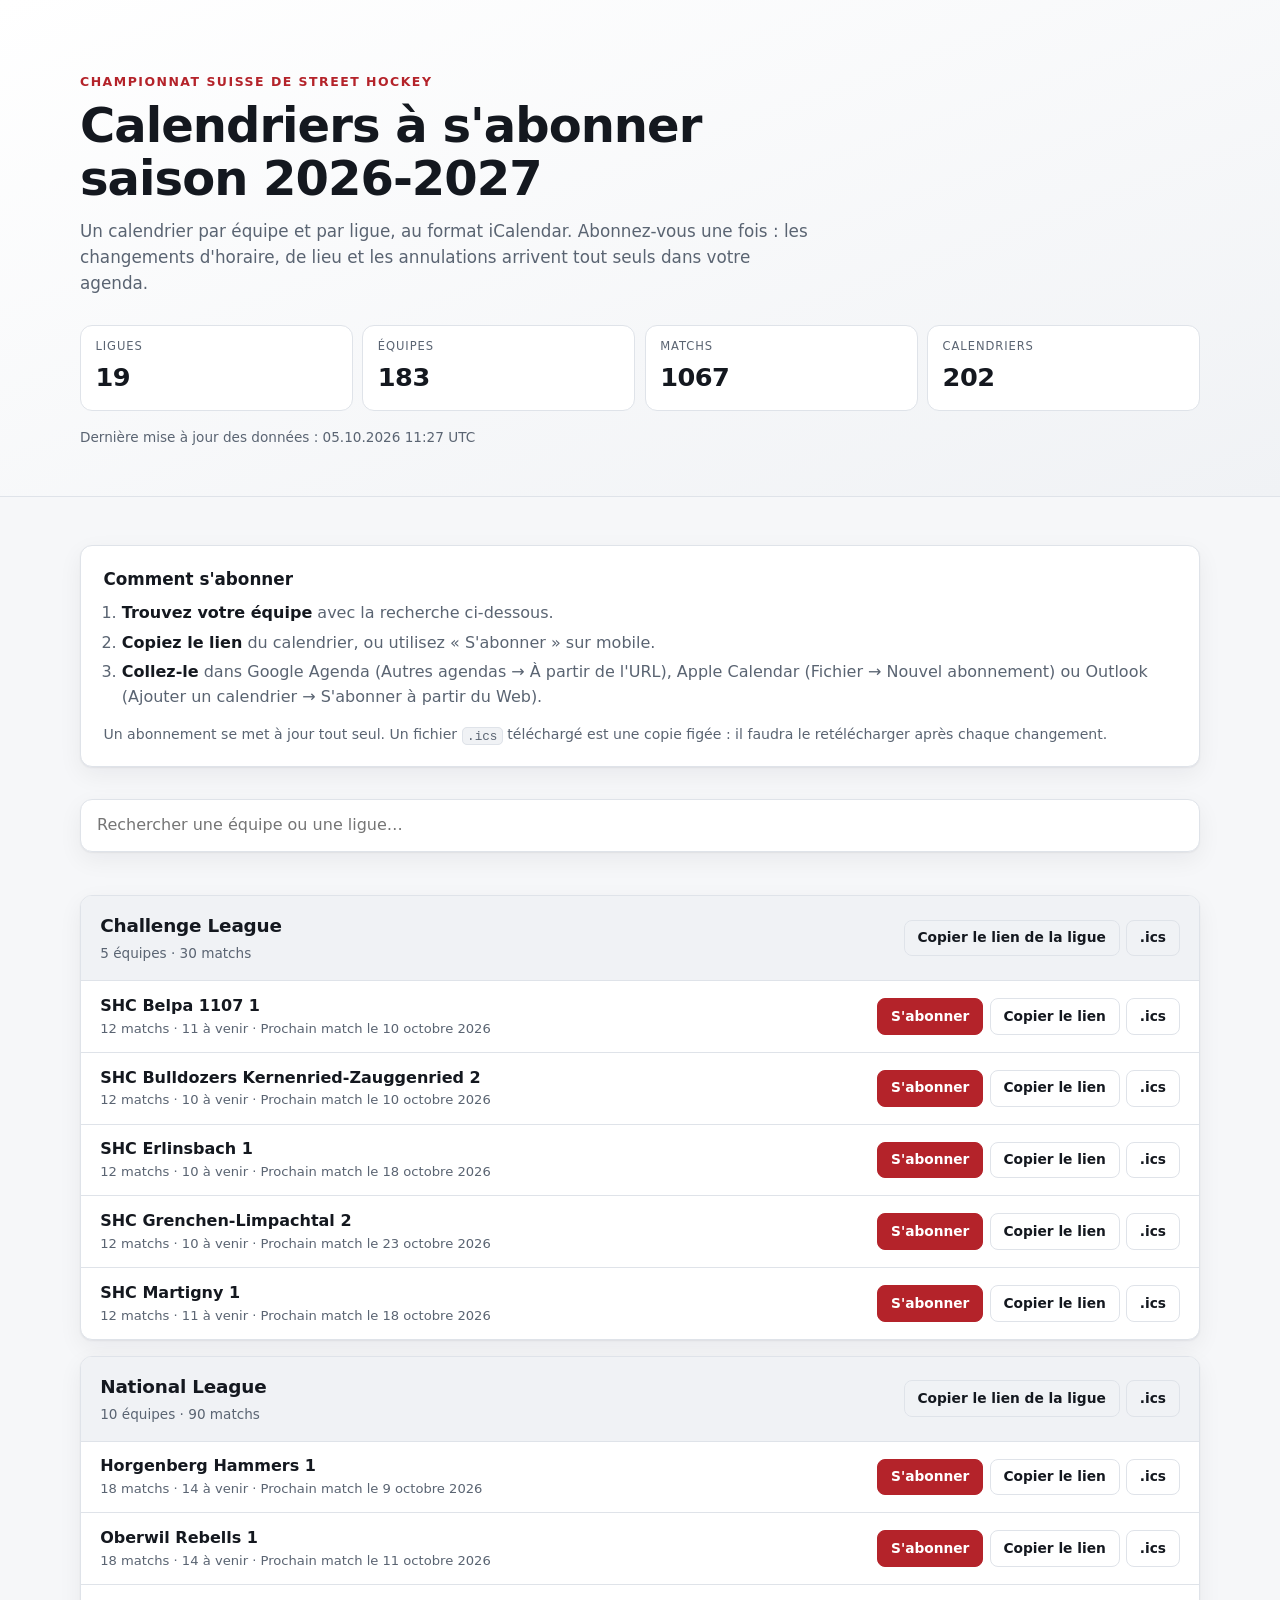
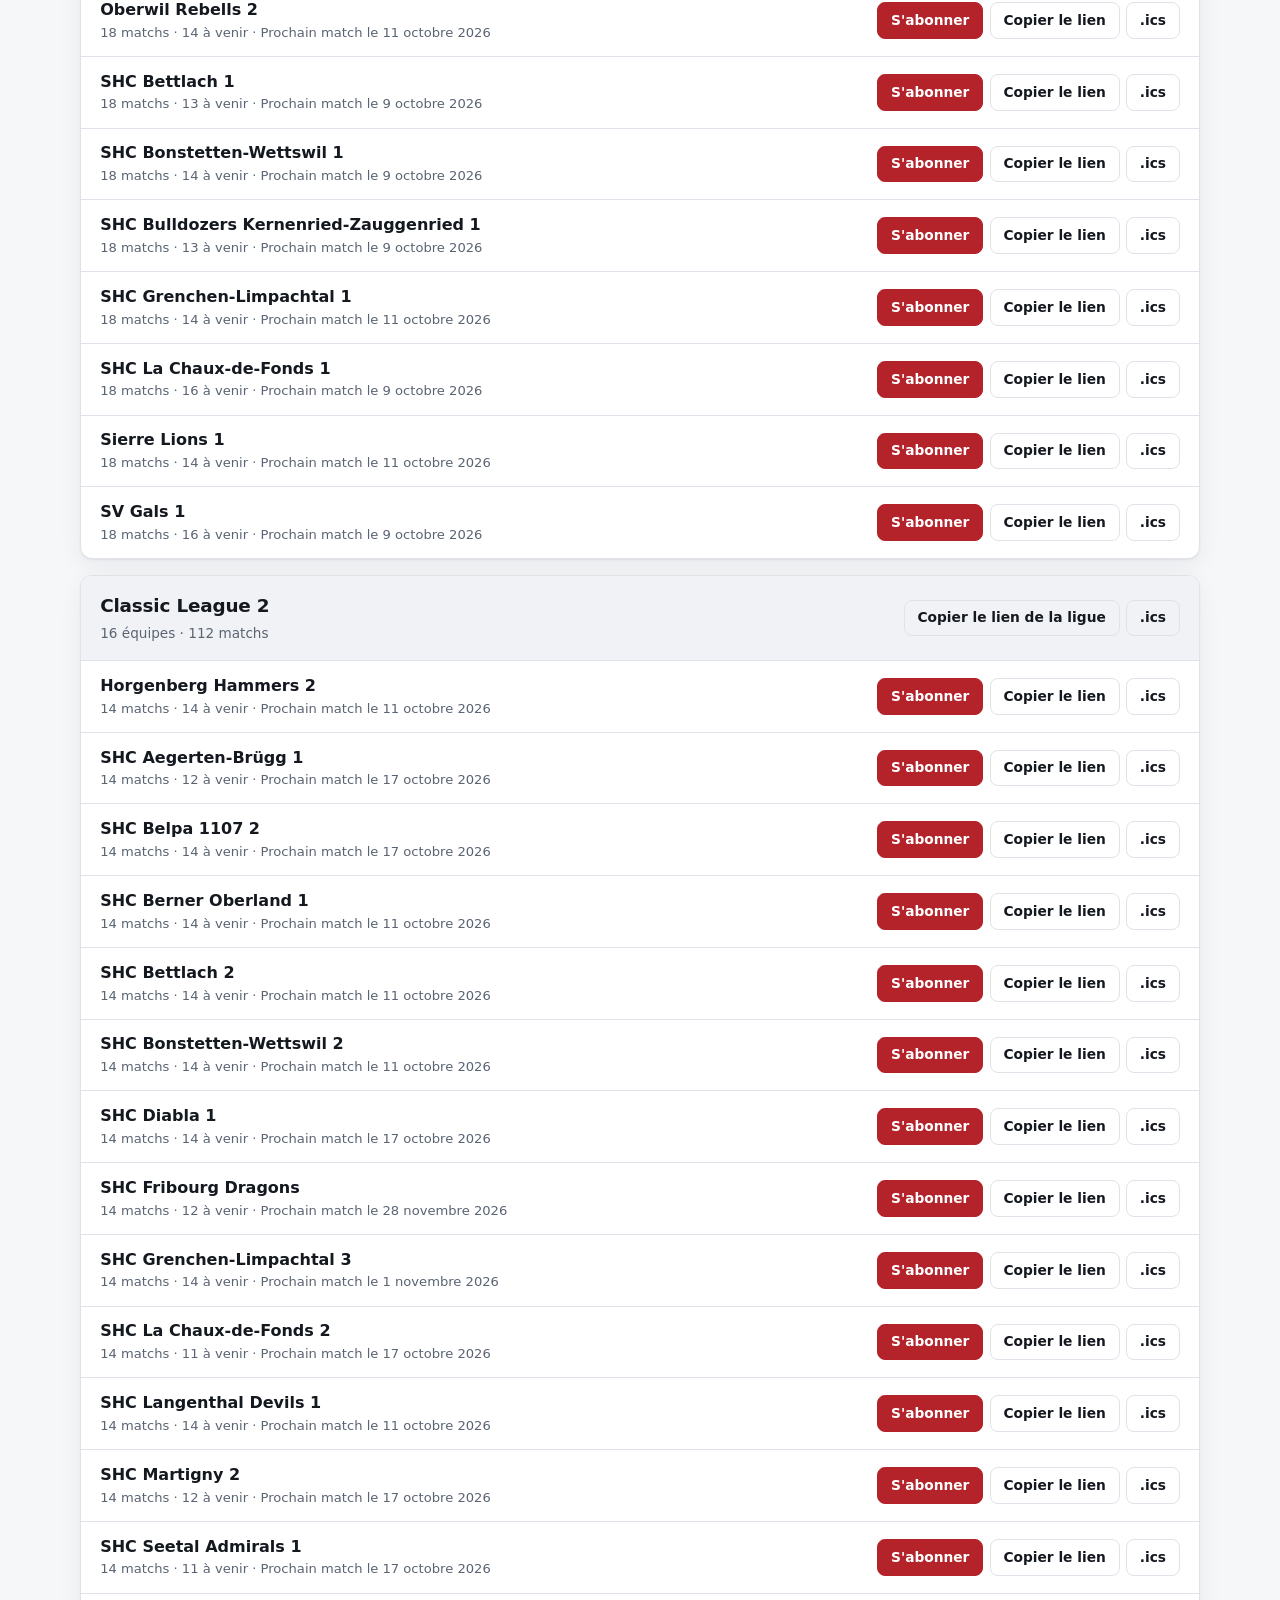
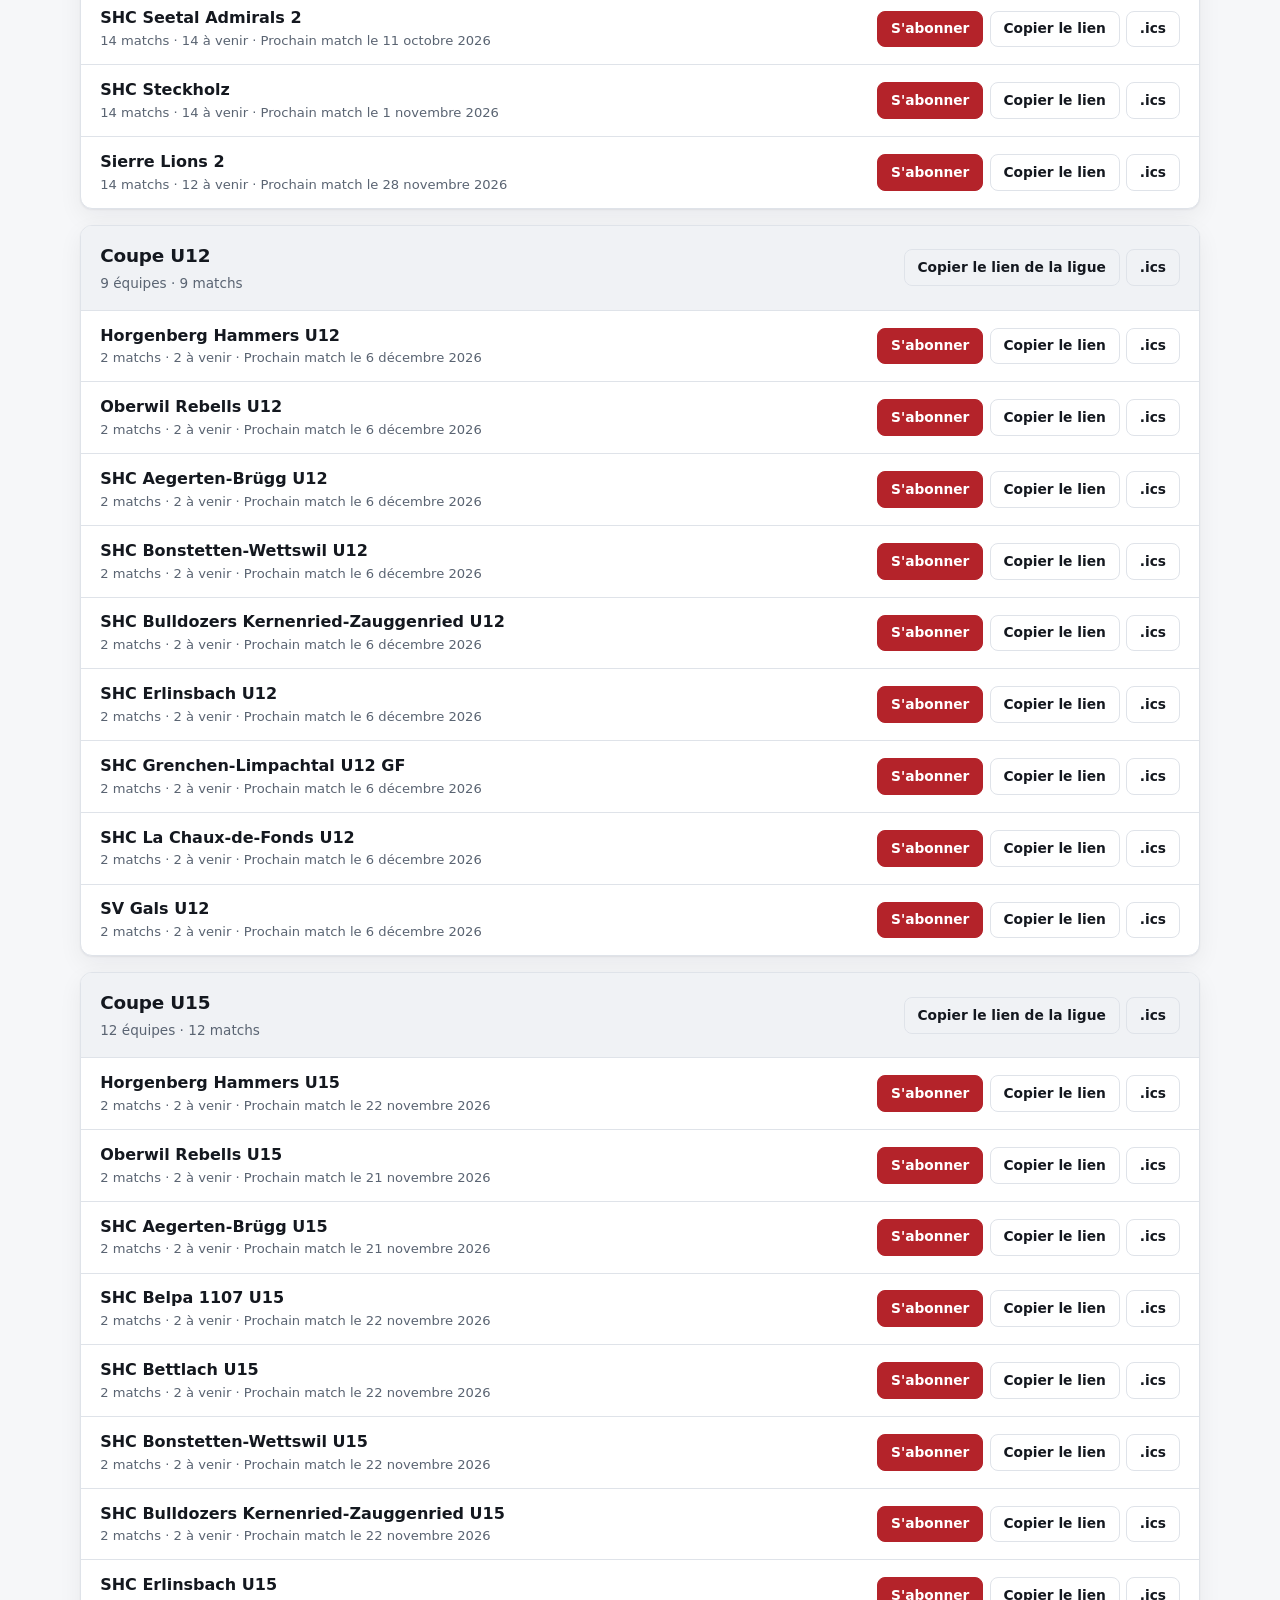
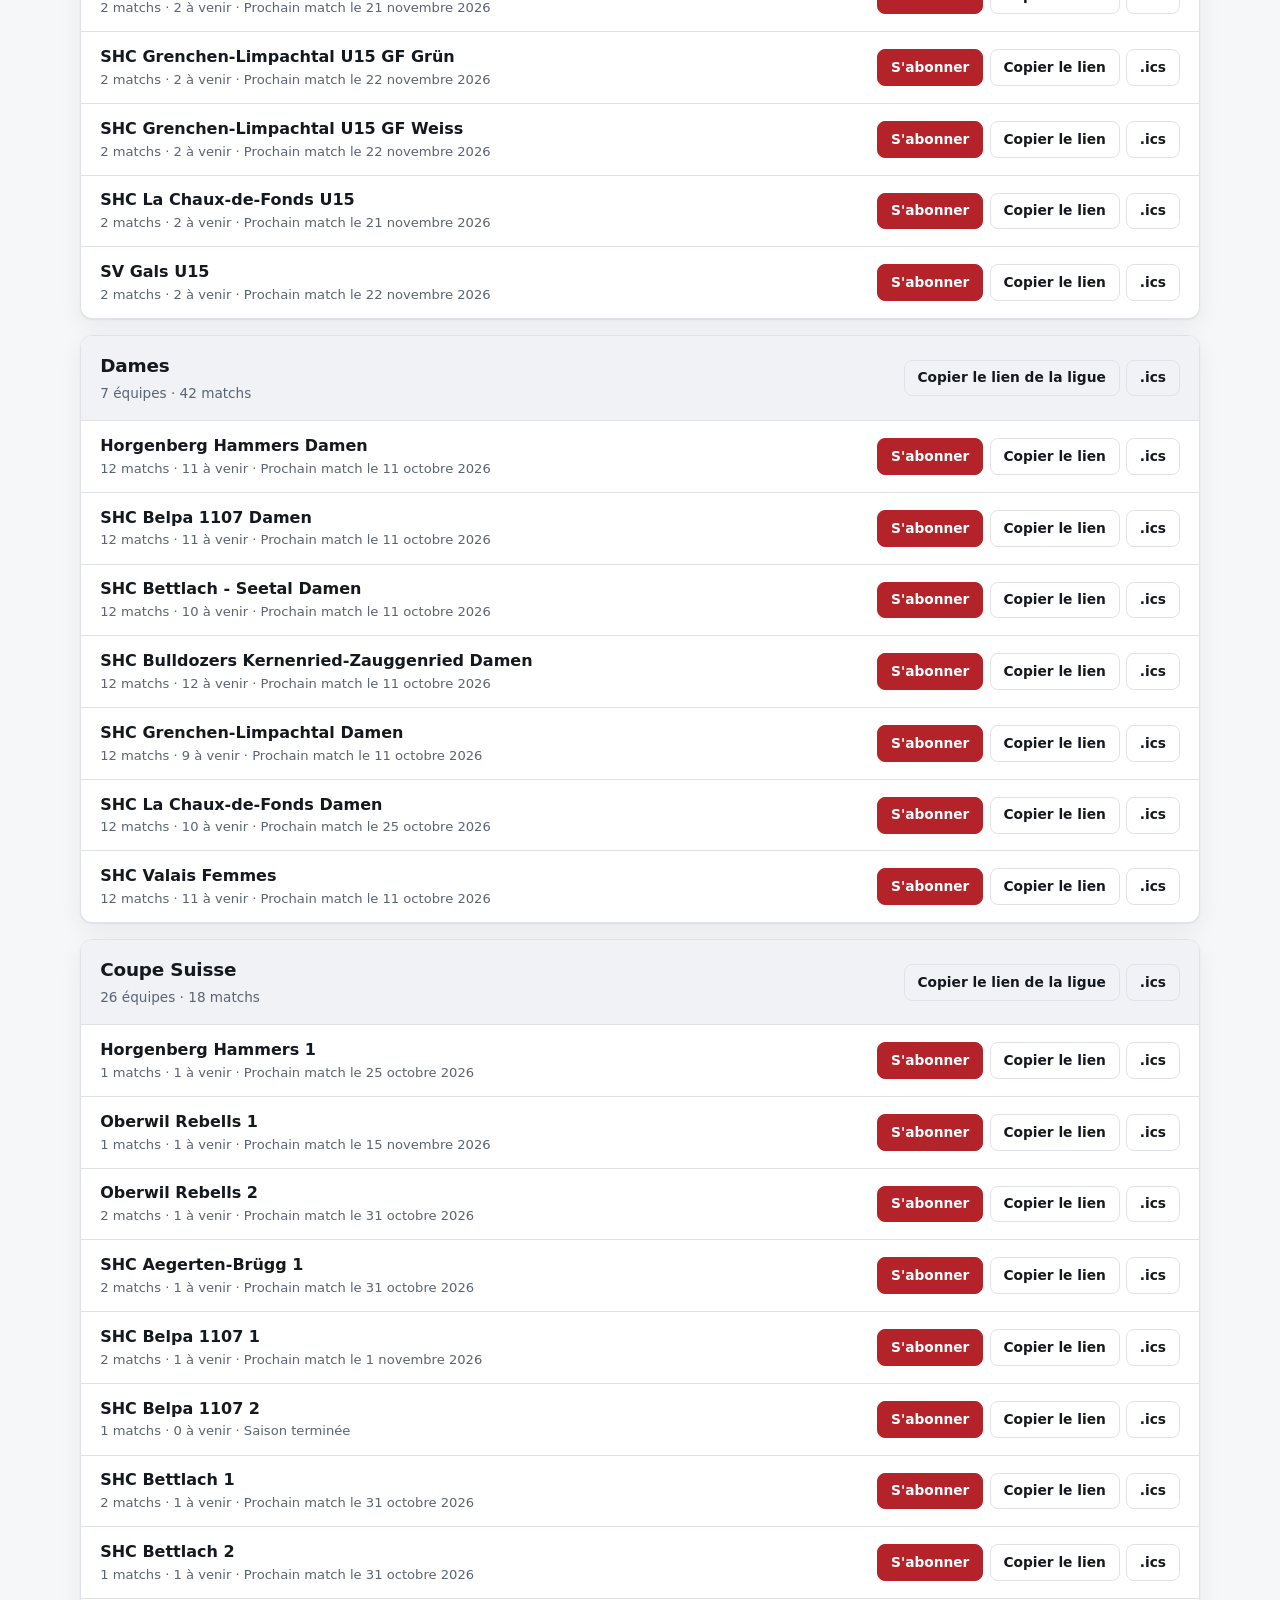
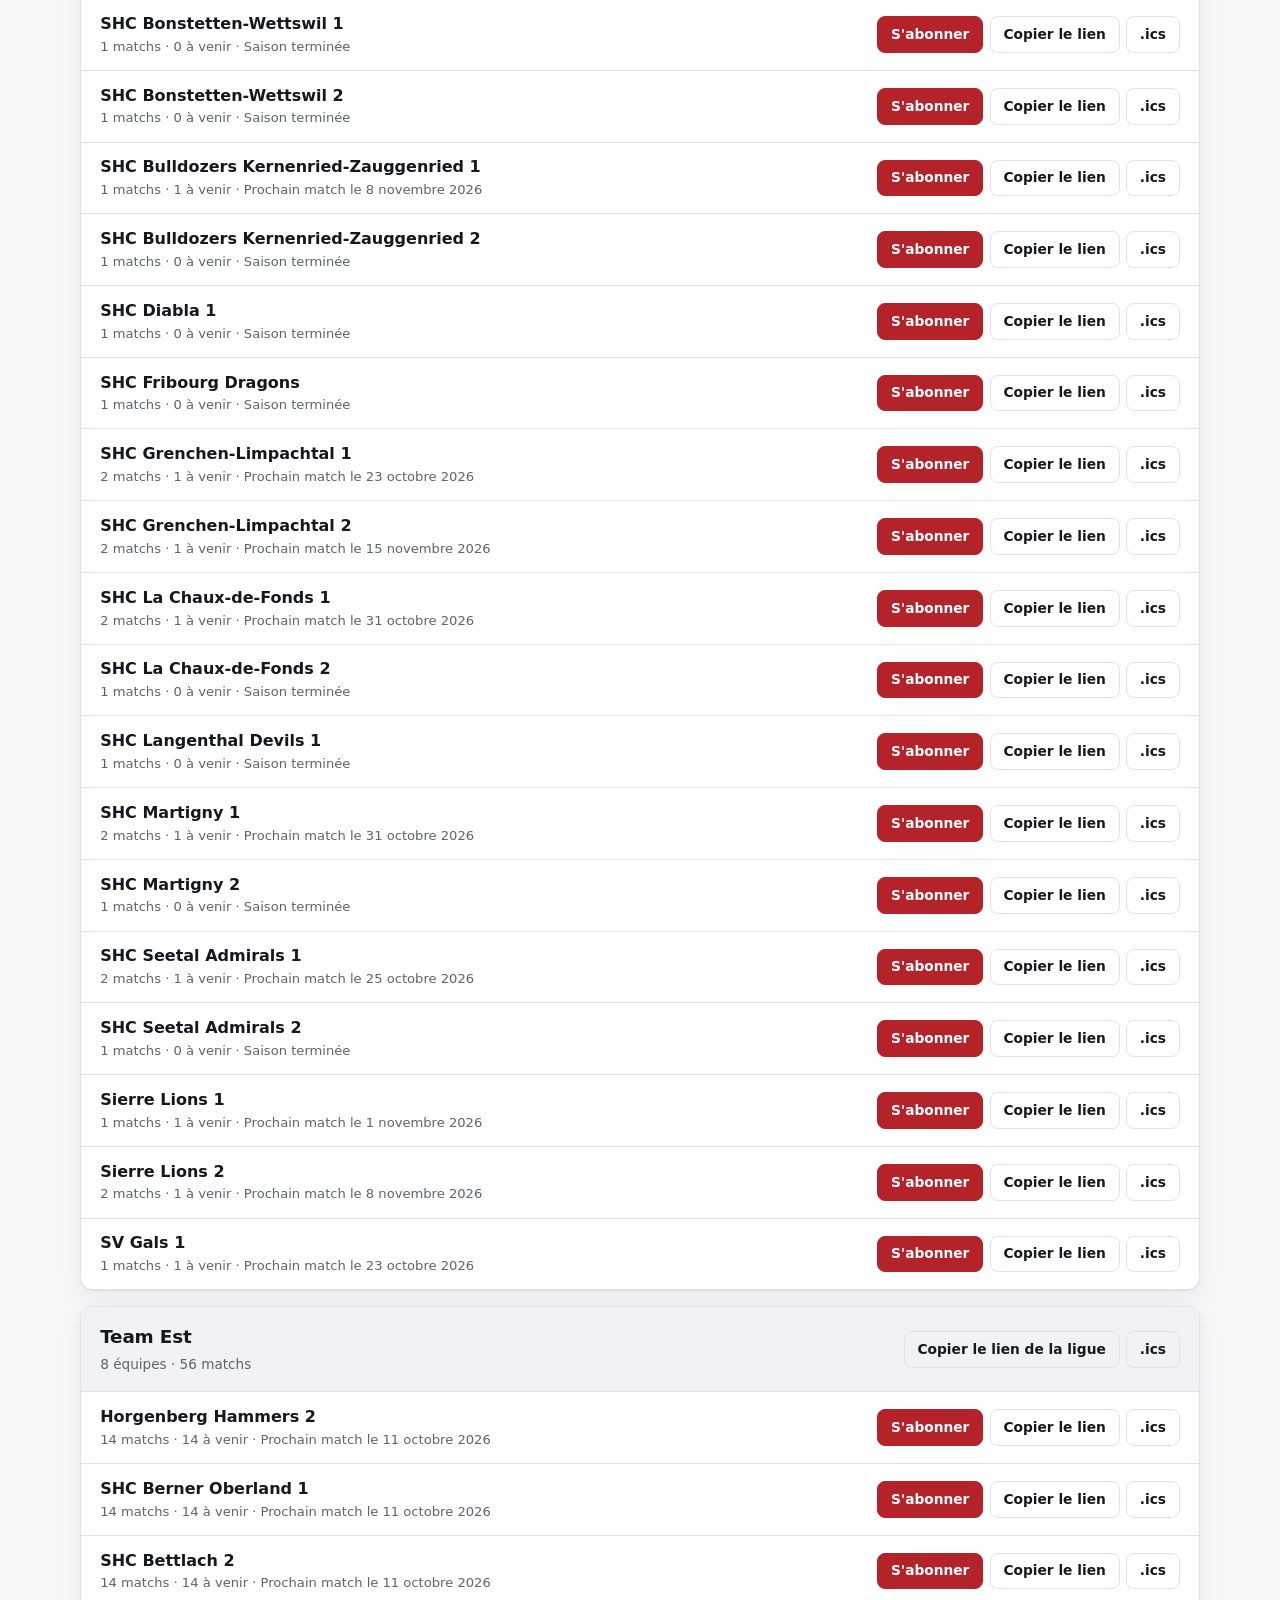
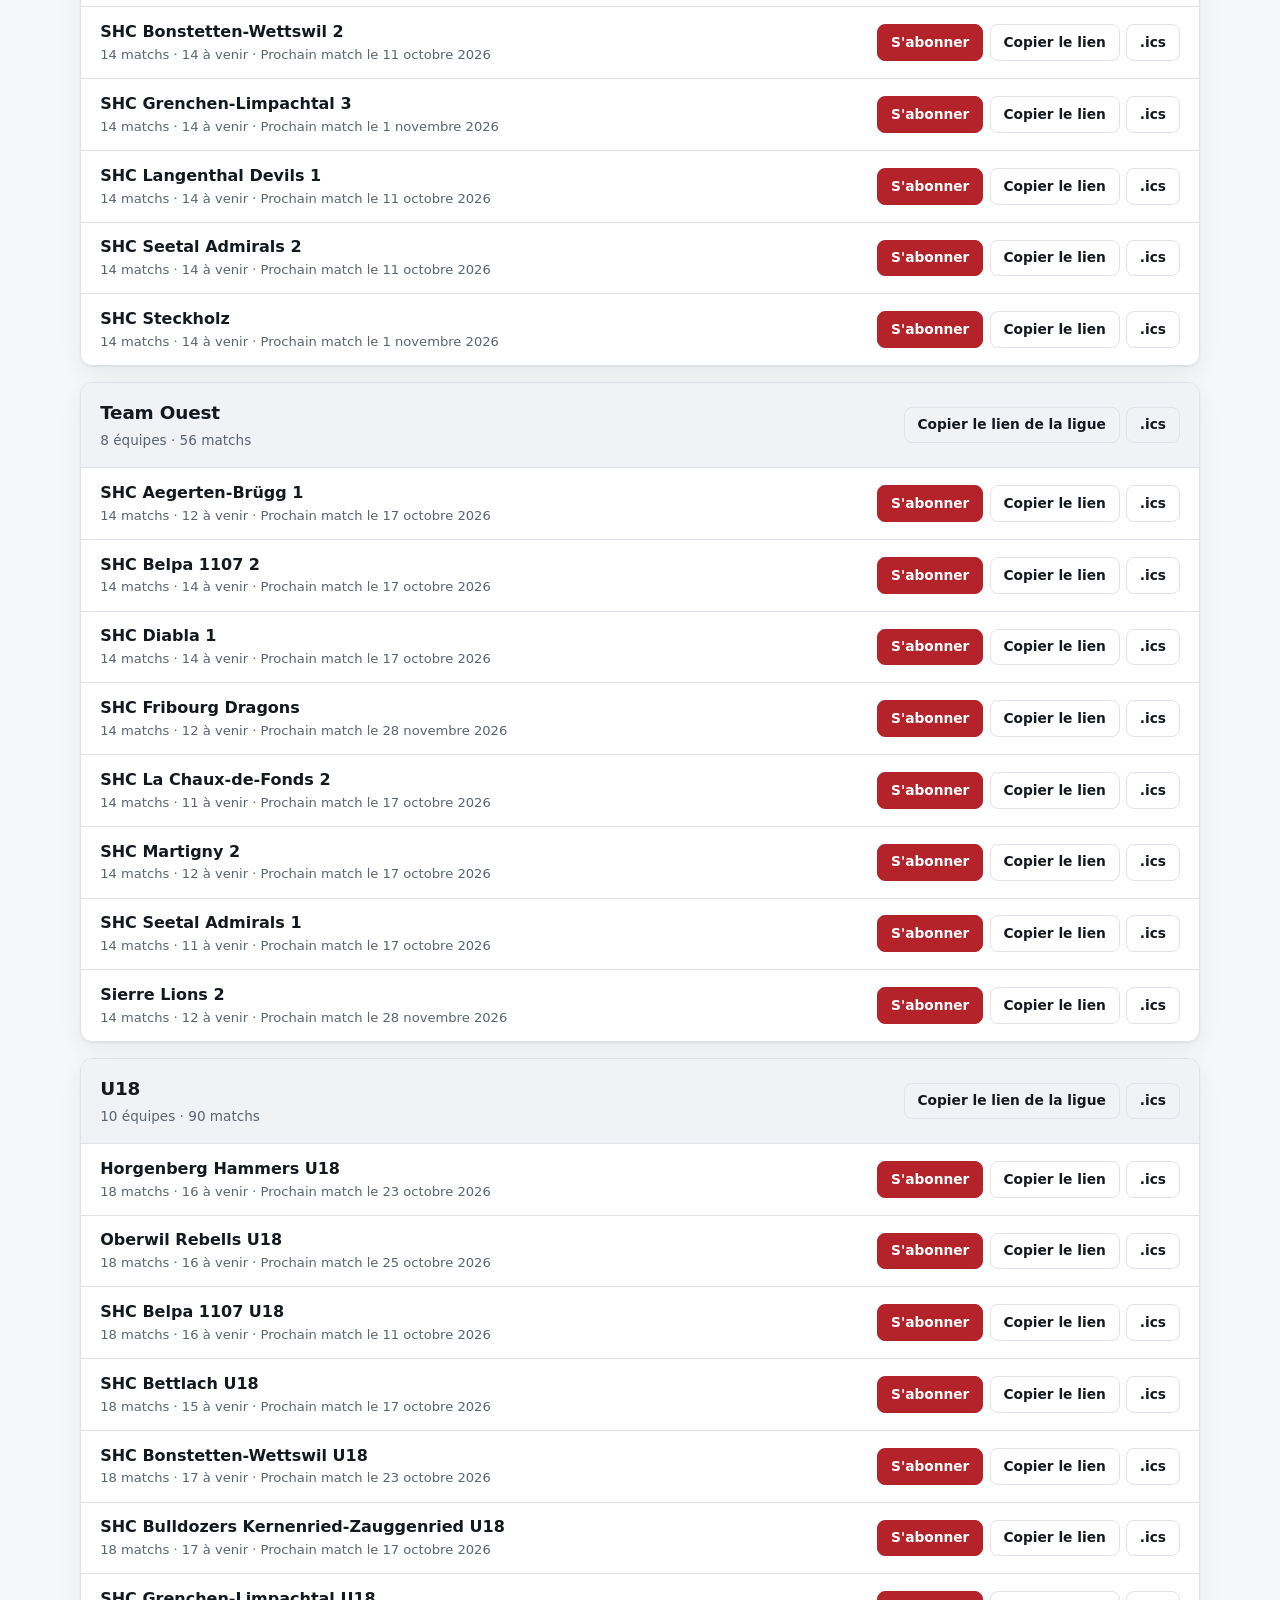
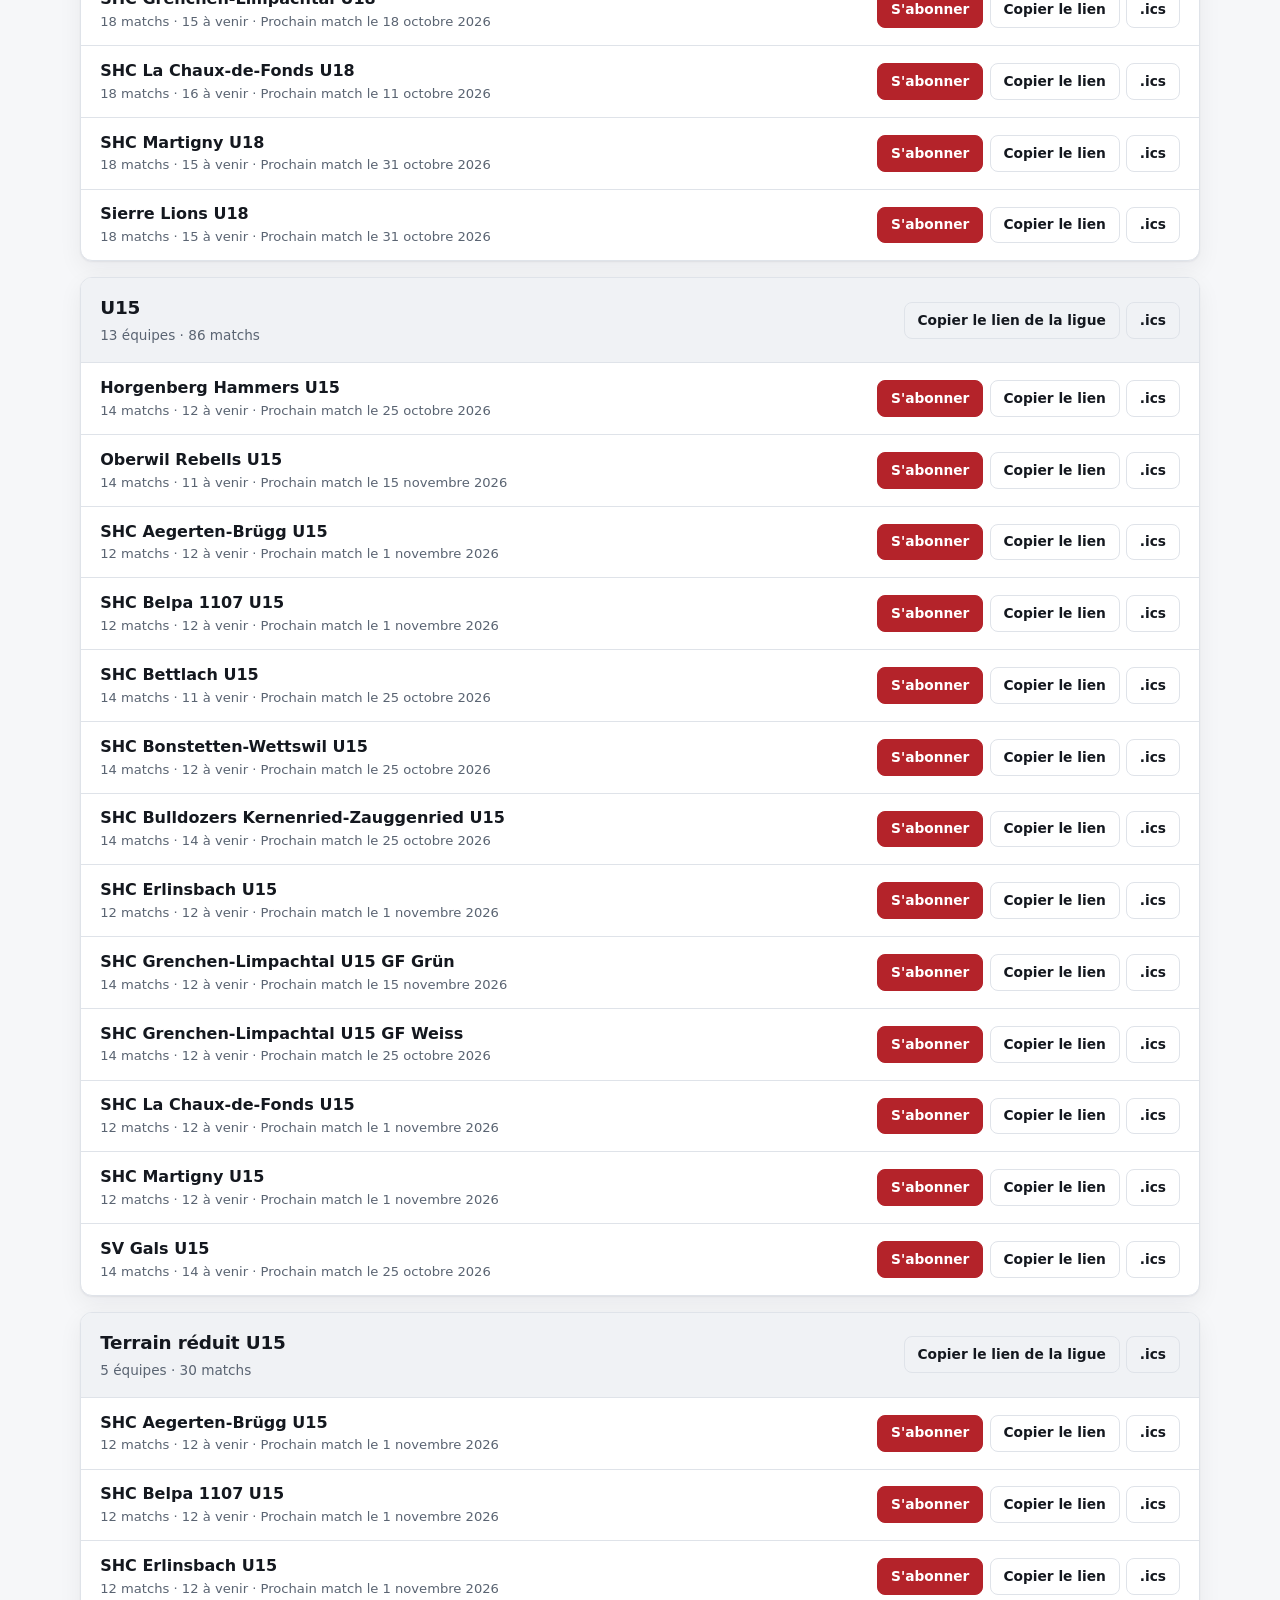
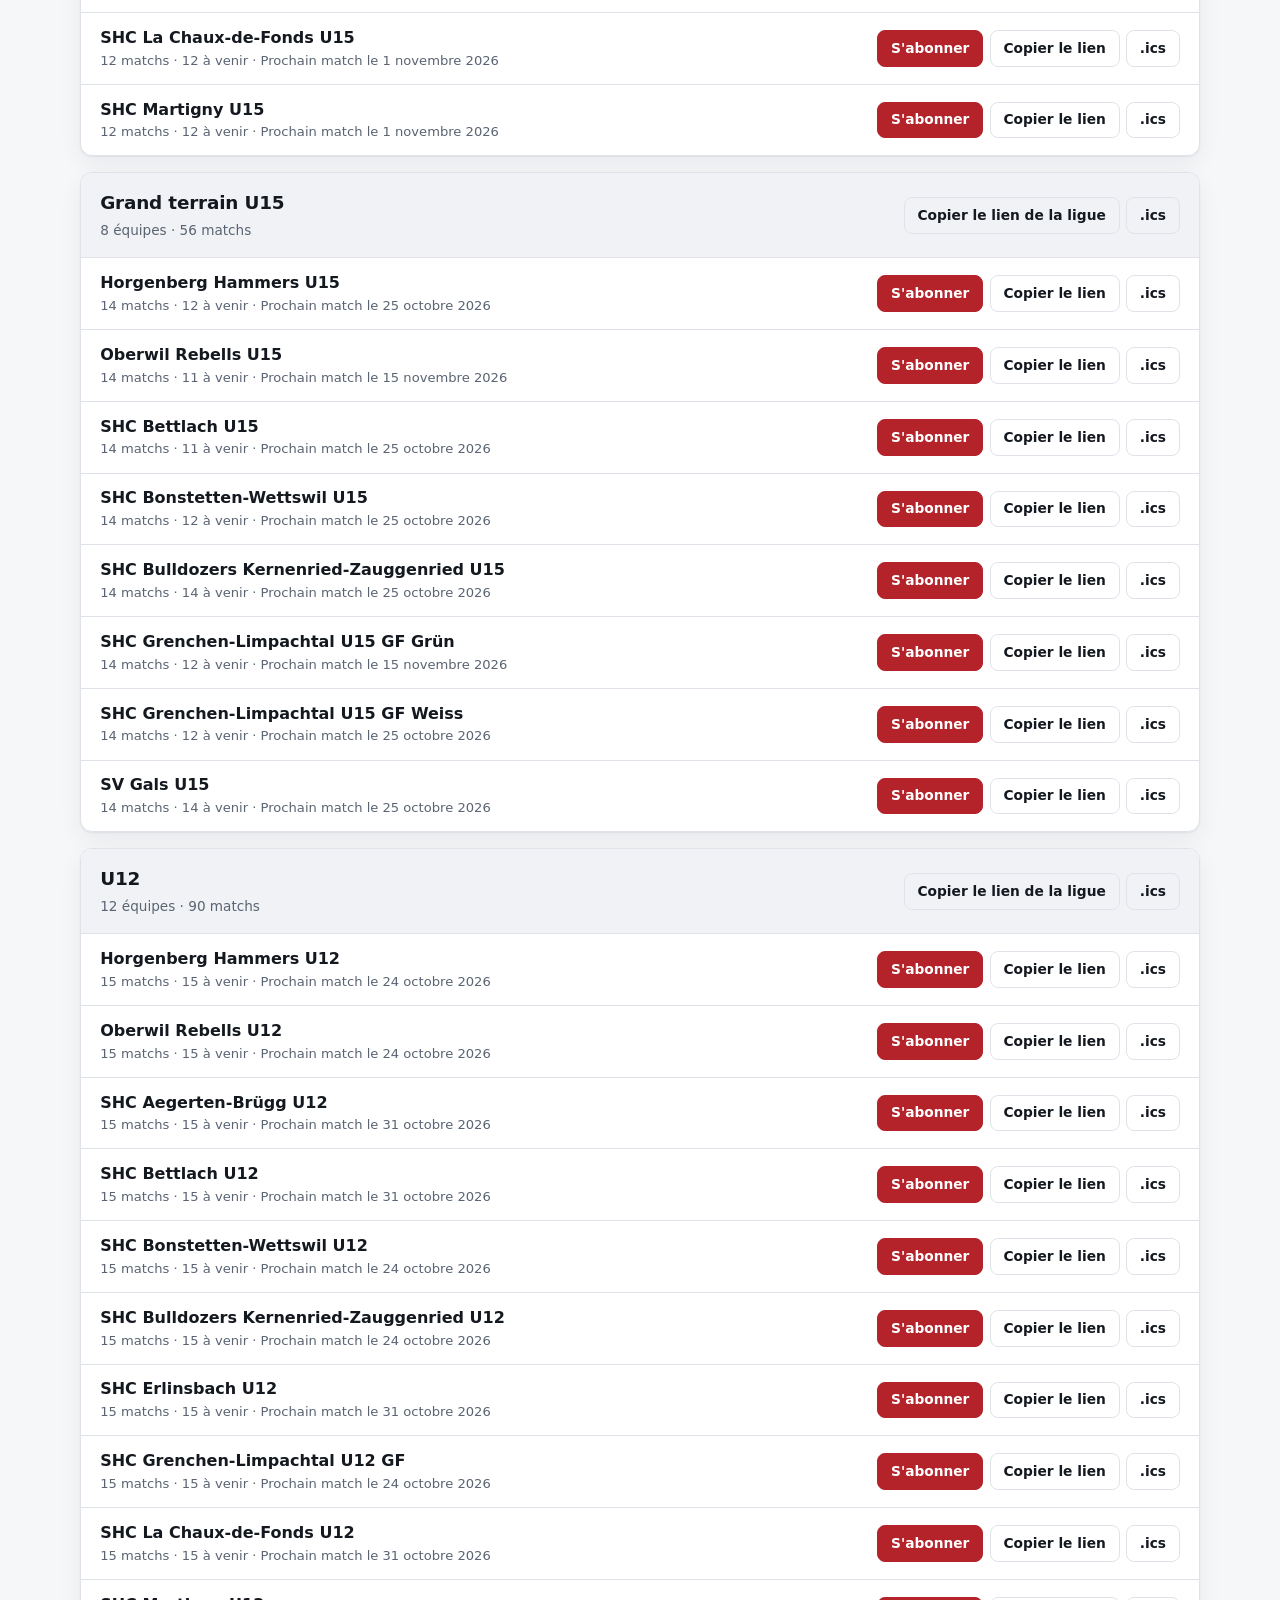
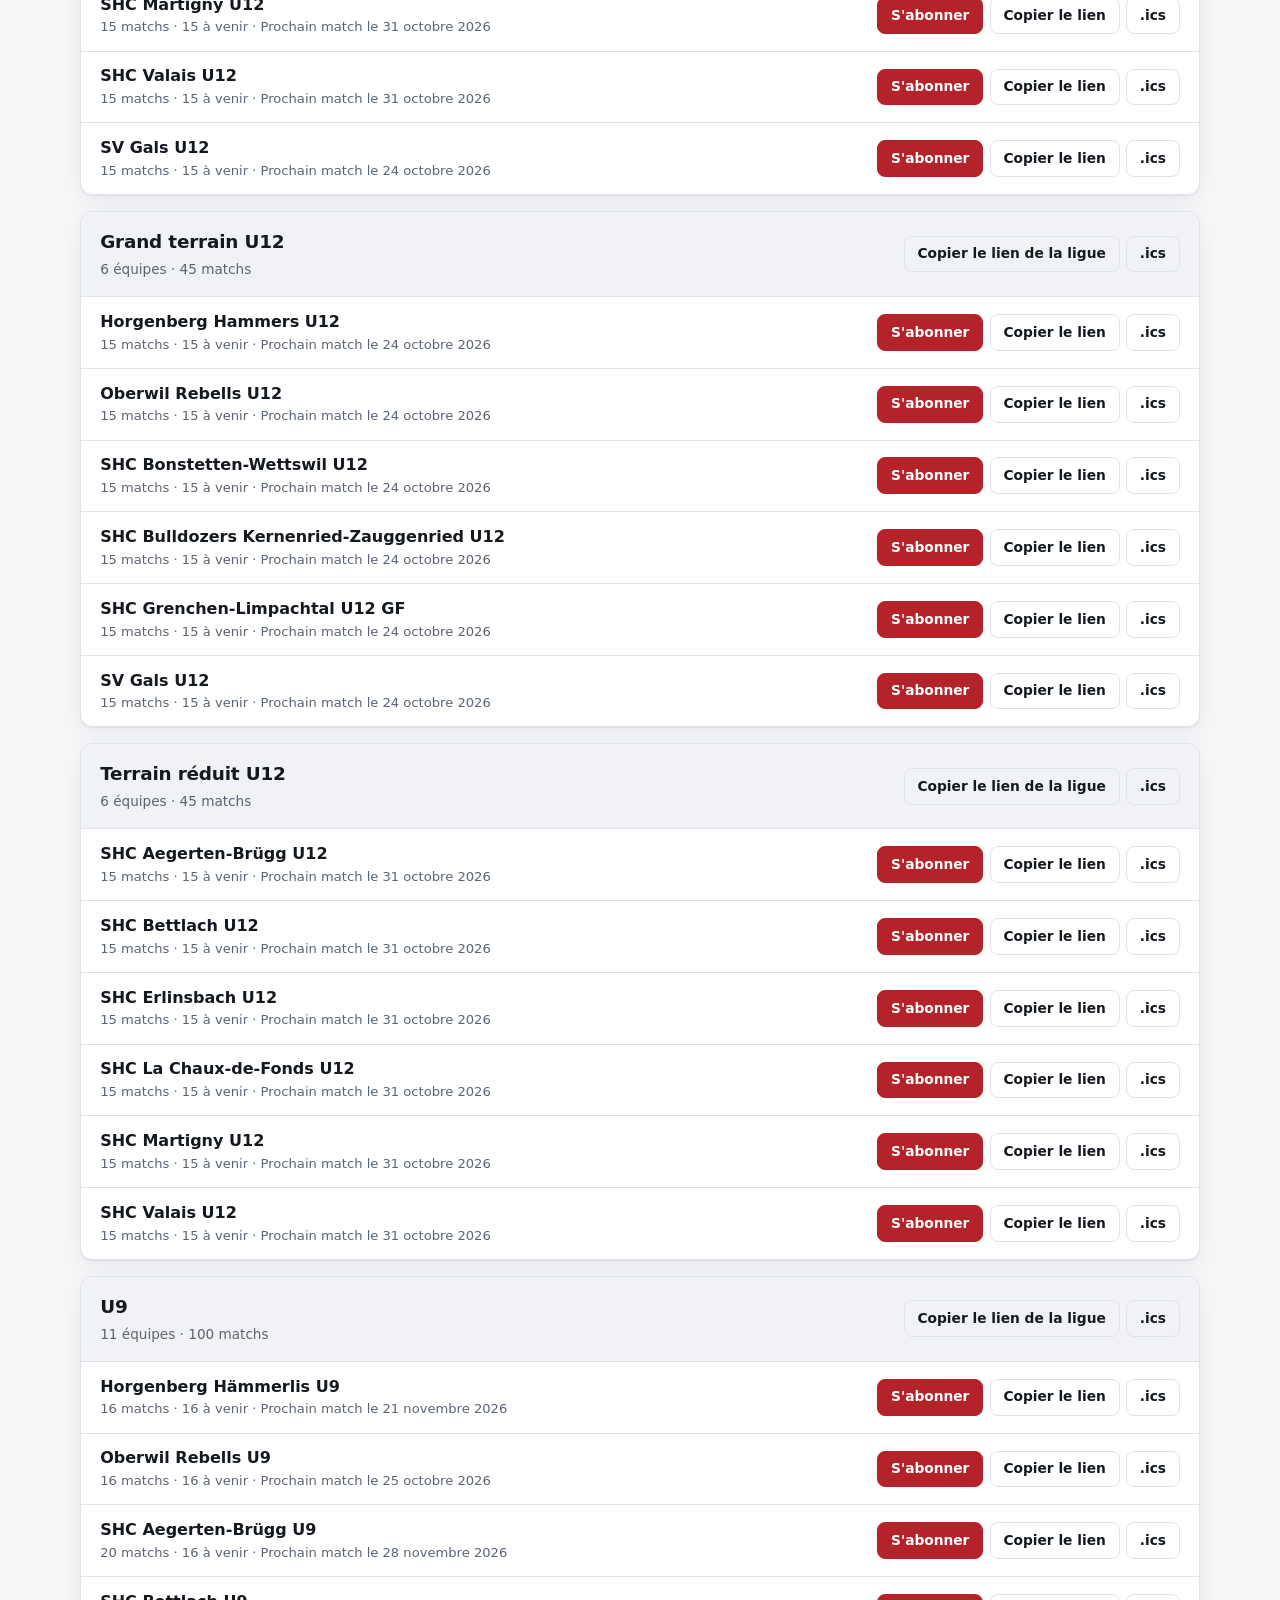
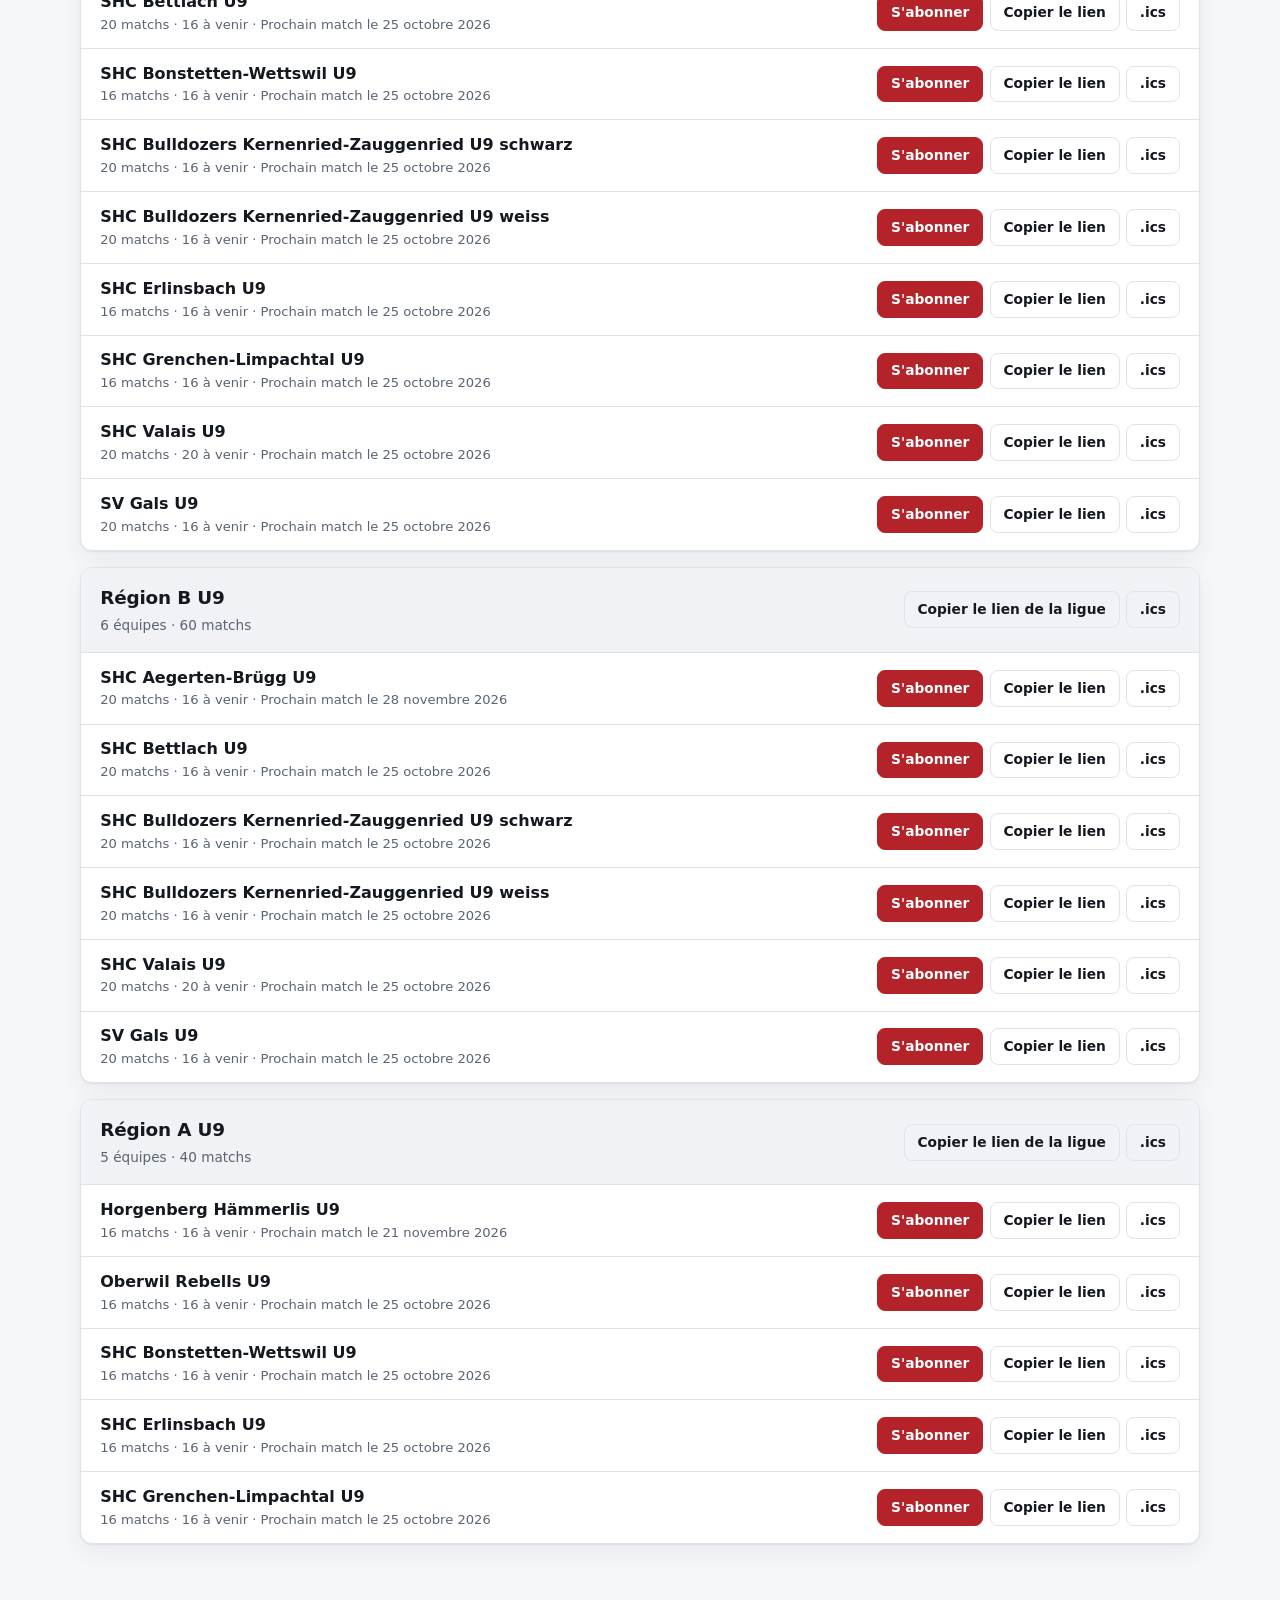
==== commit b4e2a6f3: "Refresh calendars from the game center" ====
--- a/docs/index.html
+++ b/docs/index.html
@@ -26,7 +26,7 @@
       <div><dt>Matchs</dt><dd>1067</dd></div>
       <div><dt>Calendriers</dt><dd>202</dd></div>
     </dl>
-    <p class="updated">Dernière mise à jour des données : 28.09.2026 10:53 UTC</p>
+    <p class="updated">Dernière mise à jour des données : 05.10.2026 11:27 UTC</p>
   </div>
 </header>
 
@@ -67,7 +67,7 @@
           <li class="team" data-search="shc belpa 1107 1 challenge league">
             <div class="team__info">
               <span class="team__name">SHC Belpa 1107 1</span>
-              <span class="team__meta">12 matchs · 12 à venir · Prochain match le 4 octobre 2026</span>
+              <span class="team__meta">12 matchs · 11 à venir · Prochain match le 10 octobre 2026</span>
             </div>
             <div class="calendar-actions" data-path="calendars/challenge-league/shc-belpa-1107-1.ics">
               <button type="button" class="btn btn--primary" data-action="subscribe">S'abonner</button>
@@ -89,7 +89,7 @@
           <li class="team" data-search="shc erlinsbach 1 challenge league">
             <div class="team__info">
               <span class="team__name">SHC Erlinsbach 1</span>
-              <span class="team__meta">12 matchs · 11 à venir · Prochain match le 4 octobre 2026</span>
+              <span class="team__meta">12 matchs · 10 à venir · Prochain match le 18 octobre 2026</span>
             </div>
             <div class="calendar-actions" data-path="calendars/challenge-league/shc-erlinsbach-1.ics">
               <button type="button" class="btn btn--primary" data-action="subscribe">S'abonner</button>
@@ -136,7 +136,7 @@
           <li class="team" data-search="horgenberg hammers 1 national league">
             <div class="team__info">
               <span class="team__name">Horgenberg Hammers 1</span>
-              <span class="team__meta">18 matchs · 15 à venir · Prochain match le 2 octobre 2026</span>
+              <span class="team__meta">18 matchs · 14 à venir · Prochain match le 9 octobre 2026</span>
             </div>
             <div class="calendar-actions" data-path="calendars/national-league/horgenberg-hammers-1.ics">
               <button type="button" class="btn btn--primary" data-action="subscribe">S'abonner</button>
@@ -147,7 +147,7 @@
           <li class="team" data-search="oberwil rebells 1 national league">
             <div class="team__info">
               <span class="team__name">Oberwil Rebells 1</span>
-              <span class="team__meta">18 matchs · 16 à venir · Prochain match le 2 octobre 2026</span>
+              <span class="team__meta">18 matchs · 14 à venir · Prochain match le 11 octobre 2026</span>
             </div>
             <div class="calendar-actions" data-path="calendars/national-league/oberwil-rebells-1.ics">
               <button type="button" class="btn btn--primary" data-action="subscribe">S'abonner</button>
@@ -158,7 +158,7 @@
           <li class="team" data-search="oberwil rebells 2 national league">
             <div class="team__info">
               <span class="team__name">Oberwil Rebells 2</span>
-              <span class="team__meta">18 matchs · 16 à venir · Prochain match le 3 octobre 2026</span>
+              <span class="team__meta">18 matchs · 14 à venir · Prochain match le 11 octobre 2026</span>
             </div>
             <div class="calendar-actions" data-path="calendars/national-league/oberwil-rebells-2.ics">
               <button type="button" class="btn btn--primary" data-action="subscribe">S'abonner</button>
@@ -169,7 +169,7 @@
           <li class="team" data-search="shc bettlach 1 national league">
             <div class="team__info">
               <span class="team__name">SHC Bettlach 1</span>
-              <span class="team__meta">18 matchs · 15 à venir · Prochain match le 3 octobre 2026</span>
+              <span class="team__meta">18 matchs · 13 à venir · Prochain match le 9 octobre 2026</span>
             </div>
             <div class="calendar-actions" data-path="calendars/national-league/shc-bettlach-1.ics">
               <button type="button" class="btn btn--primary" data-action="subscribe">S'abonner</button>
@@ -180,7 +180,7 @@
           <li class="team" data-search="shc bonstetten-wettswil 1 national league">
             <div class="team__info">
               <span class="team__name">SHC Bonstetten-Wettswil 1</span>
-              <span class="team__meta">18 matchs · 15 à venir · Prochain match le 4 octobre 2026</span>
+              <span class="team__meta">18 matchs · 14 à venir · Prochain match le 9 octobre 2026</span>
             </div>
             <div class="calendar-actions" data-path="calendars/national-league/shc-bonstetten-wettswil-1.ics">
               <button type="button" class="btn btn--primary" data-action="subscribe">S'abonner</button>
@@ -191,7 +191,7 @@
           <li class="team" data-search="shc bulldozers kernenried-zauggenried 1 national league">
             <div class="team__info">
               <span class="team__name">SHC Bulldozers Kernenried-Zauggenried 1</span>
-              <span class="team__meta">18 matchs · 15 à venir · Prochain match le 2 octobre 2026</span>
+              <span class="team__meta">18 matchs · 13 à venir · Prochain match le 9 octobre 2026</span>
             </div>
             <div class="calendar-actions" data-path="calendars/national-league/shc-bulldozers-kernenried-zauggenried-1.ics">
               <button type="button" class="btn btn--primary" data-action="subscribe">S'abonner</button>
@@ -202,7 +202,7 @@
           <li class="team" data-search="shc grenchen-limpachtal 1 national league">
             <div class="team__info">
               <span class="team__name">SHC Grenchen-Limpachtal 1</span>
-              <span class="team__meta">18 matchs · 15 à venir · Prochain match le 2 octobre 2026</span>
+              <span class="team__meta">18 matchs · 14 à venir · Prochain match le 11 octobre 2026</span>
             </div>
             <div class="calendar-actions" data-path="calendars/national-league/shc-grenchen-limpachtal-1.ics">
               <button type="button" class="btn btn--primary" data-action="subscribe">S'abonner</button>
@@ -213,7 +213,7 @@
           <li class="team" data-search="shc la chaux-de-fonds 1 national league">
             <div class="team__info">
               <span class="team__name">SHC La Chaux-de-Fonds 1</span>
-              <span class="team__meta">18 matchs · 17 à venir · Prochain match le 4 octobre 2026</span>
+              <span class="team__meta">18 matchs · 16 à venir · Prochain match le 9 octobre 2026</span>
             </div>
             <div class="calendar-actions" data-path="calendars/national-league/shc-la-chaux-de-fonds-1.ics">
               <button type="button" class="btn btn--primary" data-action="subscribe">S'abonner</button>
@@ -224,7 +224,7 @@
           <li class="team" data-search="sierre lions 1 national league">
             <div class="team__info">
               <span class="team__name">Sierre Lions 1</span>
-              <span class="team__meta">18 matchs · 16 à venir · Prochain match le 3 octobre 2026</span>
+              <span class="team__meta">18 matchs · 14 à venir · Prochain match le 11 octobre 2026</span>
             </div>
             <div class="calendar-actions" data-path="calendars/national-league/sierre-lions-1.ics">
               <button type="button" class="btn btn--primary" data-action="subscribe">S'abonner</button>
@@ -709,7 +709,7 @@
           <li class="team" data-search="horgenberg hammers damen dames">
             <div class="team__info">
               <span class="team__name">Horgenberg Hammers Damen</span>
-              <span class="team__meta">12 matchs · 12 à venir · Prochain match le 4 octobre 2026</span>
+              <span class="team__meta">12 matchs · 11 à venir · Prochain match le 11 octobre 2026</span>
             </div>
             <div class="calendar-actions" data-path="calendars/dames/horgenberg-hammers-damen.ics">
               <button type="button" class="btn btn--primary" data-action="subscribe">S'abonner</button>
@@ -720,7 +720,7 @@
           <li class="team" data-search="shc belpa 1107 damen dames">
             <div class="team__info">
               <span class="team__name">SHC Belpa 1107 Damen</span>
-              <span class="team__meta">12 matchs · 12 à venir · Prochain match le 4 octobre 2026</span>
+              <span class="team__meta">12 matchs · 11 à venir · Prochain match le 11 octobre 2026</span>
             </div>
             <div class="calendar-actions" data-path="calendars/dames/shc-belpa-1107-damen.ics">
               <button type="button" class="btn btn--primary" data-action="subscribe">S'abonner</button>
@@ -753,7 +753,7 @@
           <li class="team" data-search="shc grenchen-limpachtal damen dames">
             <div class="team__info">
               <span class="team__name">SHC Grenchen-Limpachtal Damen</span>
-              <span class="team__meta">12 matchs · 10 à venir · Prochain match le 4 octobre 2026</span>
+              <span class="team__meta">12 matchs · 9 à venir · Prochain match le 11 octobre 2026</span>
             </div>
             <div class="calendar-actions" data-path="calendars/dames/shc-grenchen-limpachtal-damen.ics">
               <button type="button" class="btn btn--primary" data-action="subscribe">S'abonner</button>
@@ -764,7 +764,7 @@
           <li class="team" data-search="shc la chaux-de-fonds damen dames">
             <div class="team__info">
               <span class="team__name">SHC La Chaux-de-Fonds Damen</span>
-              <span class="team__meta">12 matchs · 11 à venir · Prochain match le 4 octobre 2026</span>
+              <span class="team__meta">12 matchs · 10 à venir · Prochain match le 25 octobre 2026</span>
             </div>
             <div class="calendar-actions" data-path="calendars/dames/shc-la-chaux-de-fonds-damen.ics">
               <button type="button" class="btn btn--primary" data-action="subscribe">S'abonner</button>
@@ -1304,7 +1304,7 @@
           <li class="team" data-search="horgenberg hammers u18 u18">
             <div class="team__info">
               <span class="team__name">Horgenberg Hammers U18</span>
-              <span class="team__meta">18 matchs · 17 à venir · Prochain match le 4 octobre 2026</span>
+              <span class="team__meta">18 matchs · 16 à venir · Prochain match le 23 octobre 2026</span>
             </div>
             <div class="calendar-actions" data-path="calendars/u18/horgenberg-hammers-u18.ics">
               <button type="button" class="btn btn--primary" data-action="subscribe">S'abonner</button>
@@ -1326,7 +1326,7 @@
           <li class="team" data-search="shc belpa 1107 u18 u18">
             <div class="team__info">
               <span class="team__name">SHC Belpa 1107 U18</span>
-              <span class="team__meta">18 matchs · 17 à venir · Prochain match le 4 octobre 2026</span>
+              <span class="team__meta">18 matchs · 16 à venir · Prochain match le 11 octobre 2026</span>
             </div>
             <div class="calendar-actions" data-path="calendars/u18/shc-belpa-1107-u18.ics">
               <button type="button" class="btn btn--primary" data-action="subscribe">S'abonner</button>
@@ -1348,7 +1348,7 @@
           <li class="team" data-search="shc bonstetten-wettswil u18 u18">
             <div class="team__info">
               <span class="team__name">SHC Bonstetten-Wettswil U18</span>
-              <span class="team__meta">18 matchs · 17 à venir · Prochain match le 10 octobre 2026</span>
+              <span class="team__meta">18 matchs · 17 à venir · Prochain match le 23 octobre 2026</span>
             </div>
             <div class="calendar-actions" data-path="calendars/u18/shc-bonstetten-wettswil-u18.ics">
               <button type="button" class="btn btn--primary" data-action="subscribe">S'abonner</button>
@@ -1381,7 +1381,7 @@
           <li class="team" data-search="shc la chaux-de-fonds u18 u18">
             <div class="team__info">
               <span class="team__name">SHC La Chaux-de-Fonds U18</span>
-              <span class="team__meta">18 matchs · 17 à venir · Prochain match le 3 octobre 2026</span>
+              <span class="team__meta">18 matchs · 16 à venir · Prochain match le 11 octobre 2026</span>
             </div>
             <div class="calendar-actions" data-path="calendars/u18/shc-la-chaux-de-fonds-u18.ics">
               <button type="button" class="btn btn--primary" data-action="subscribe">S'abonner</button>
@@ -1403,7 +1403,7 @@
           <li class="team" data-search="sierre lions u18 u18">
             <div class="team__info">
               <span class="team__name">Sierre Lions U18</span>
-              <span class="team__meta">18 matchs · 16 à venir · Prochain match le 3 octobre 2026</span>
+              <span class="team__meta">18 matchs · 15 à venir · Prochain match le 31 octobre 2026</span>
             </div>
             <div class="calendar-actions" data-path="calendars/u18/sierre-lions-u18.ics">
               <button type="button" class="btn btn--primary" data-action="subscribe">S'abonner</button>
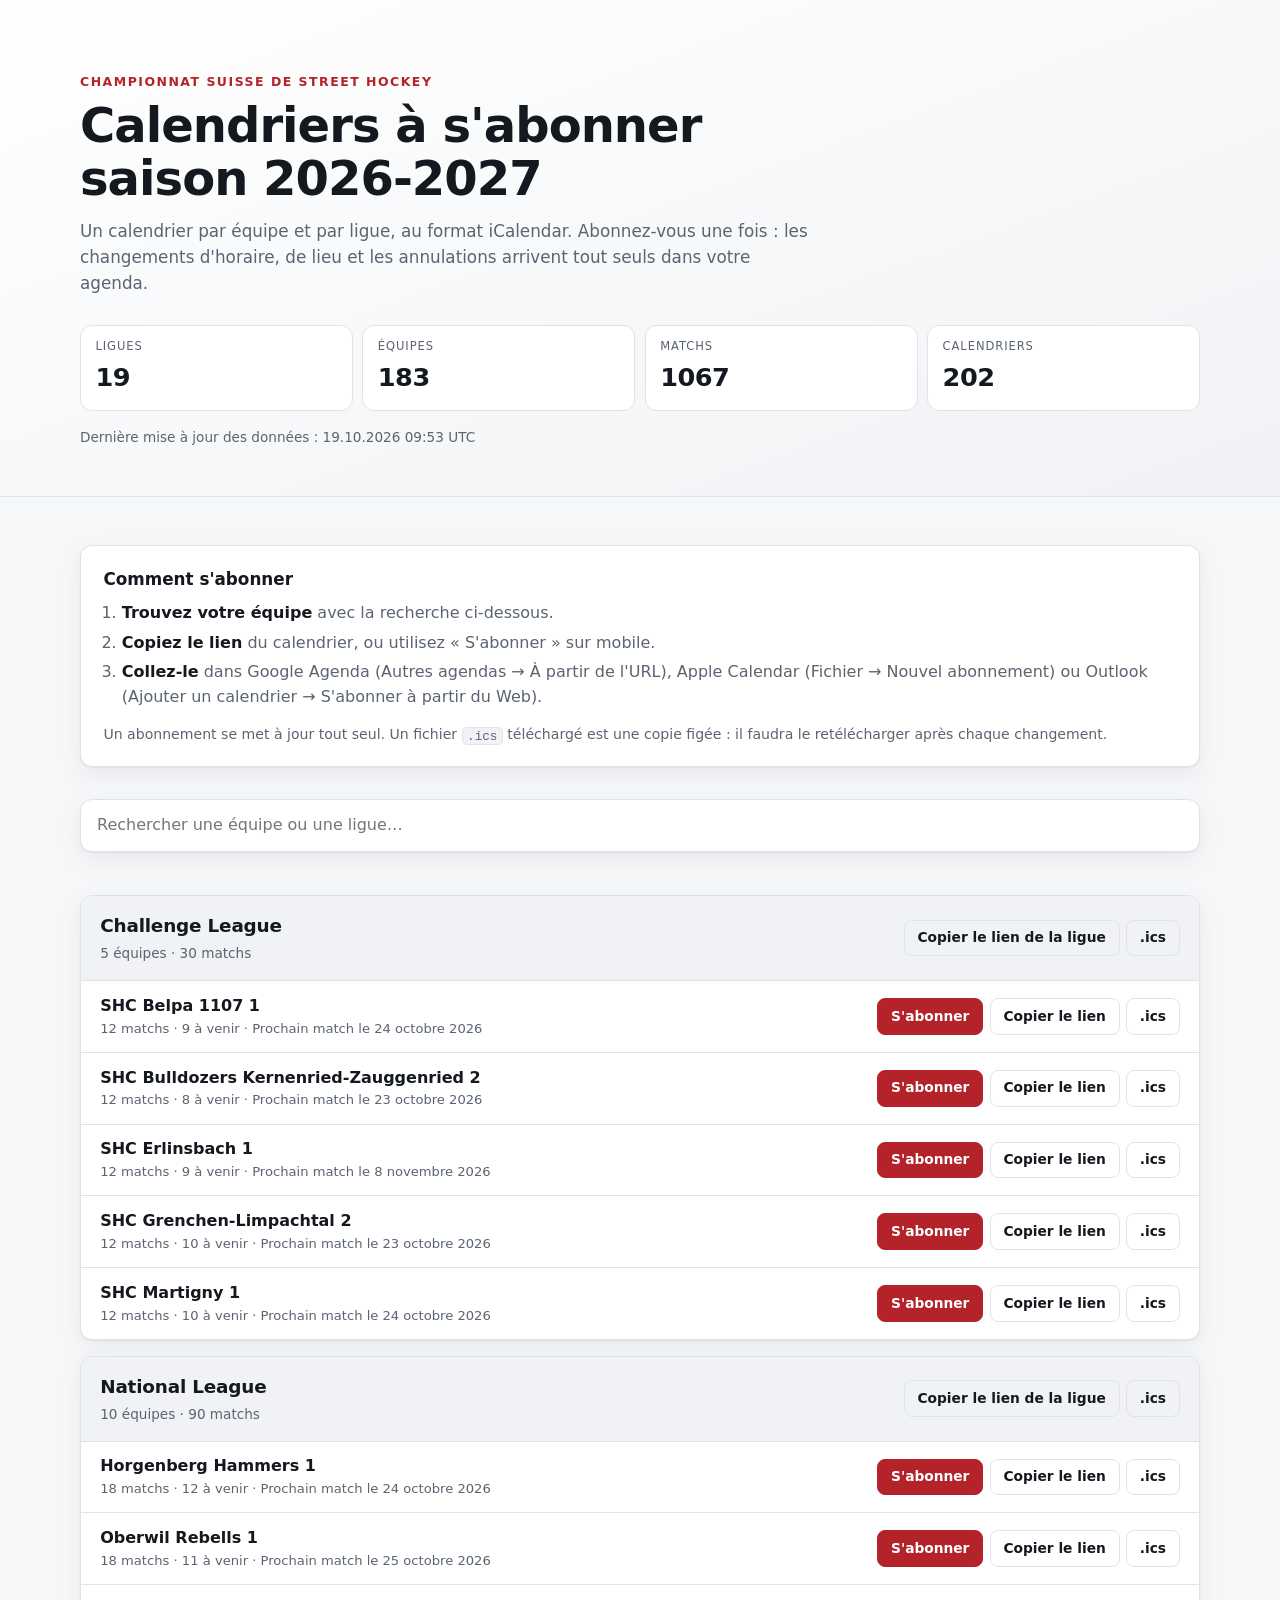
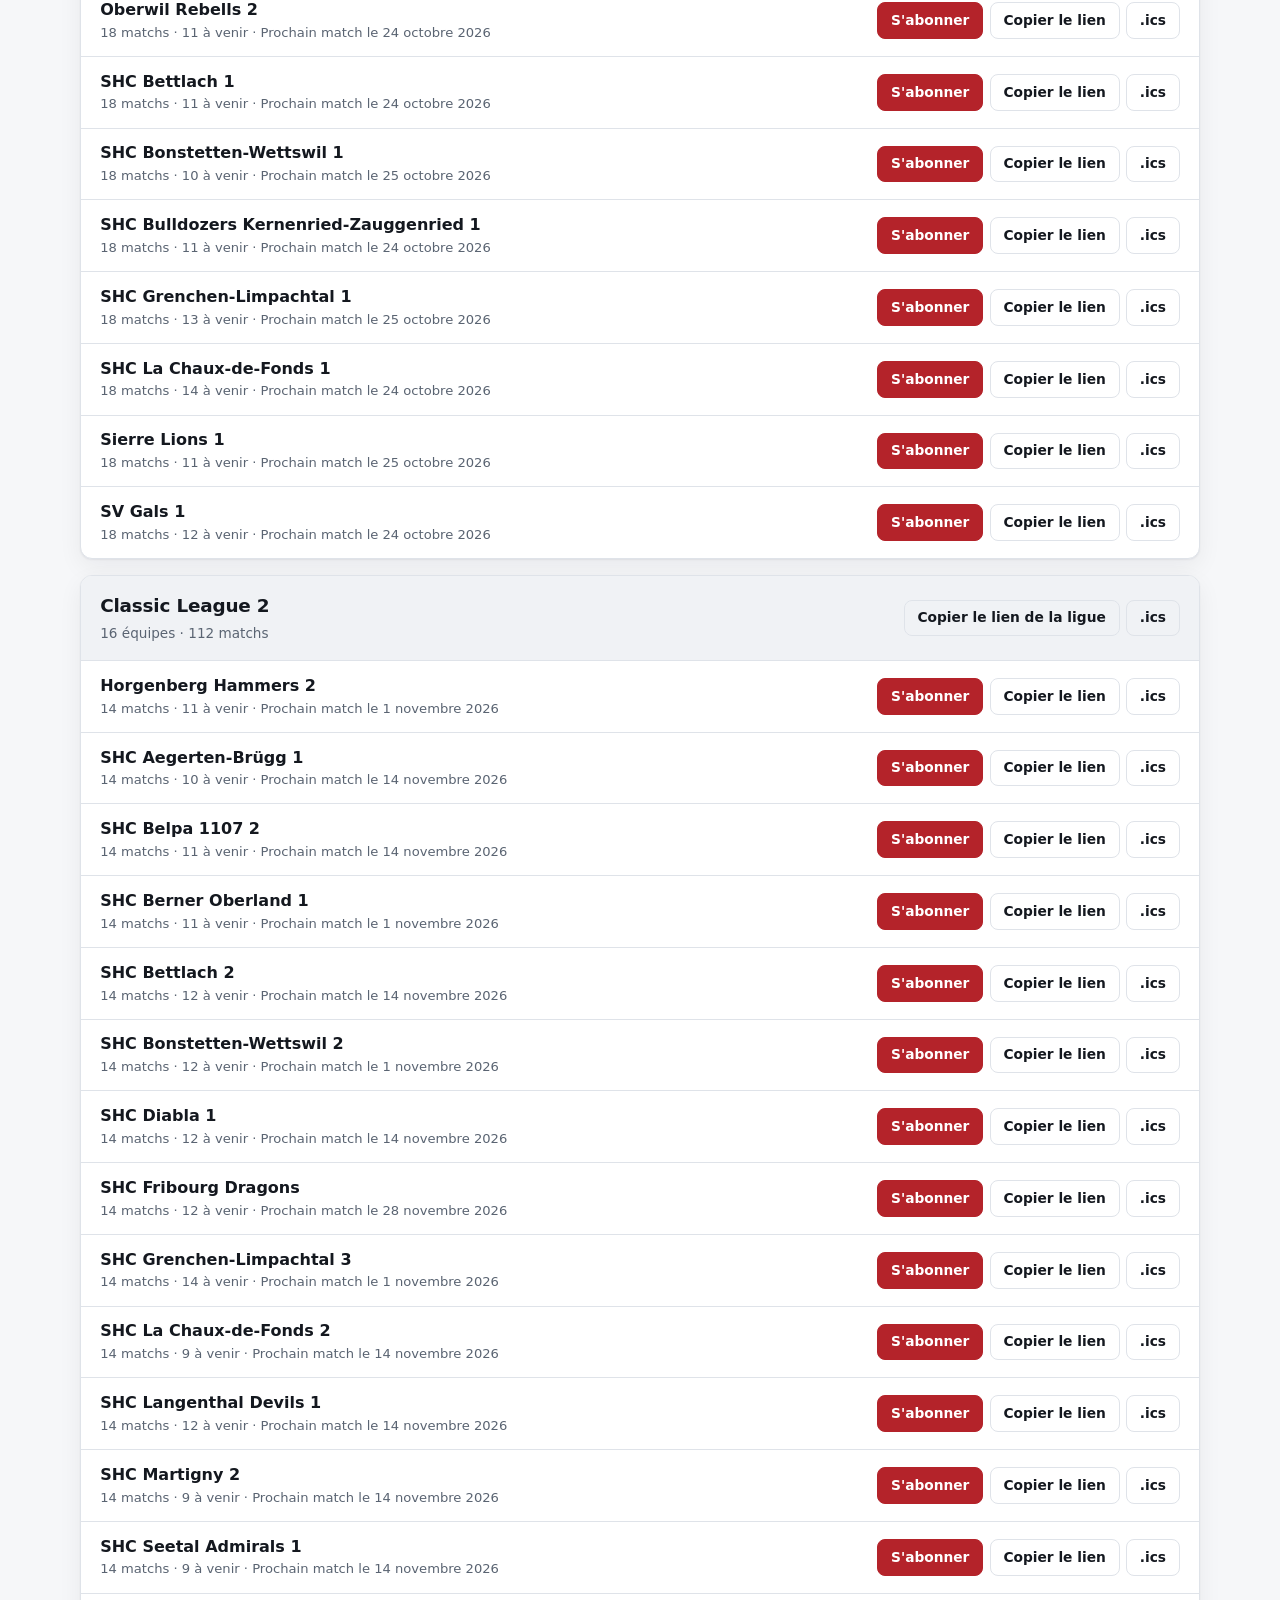
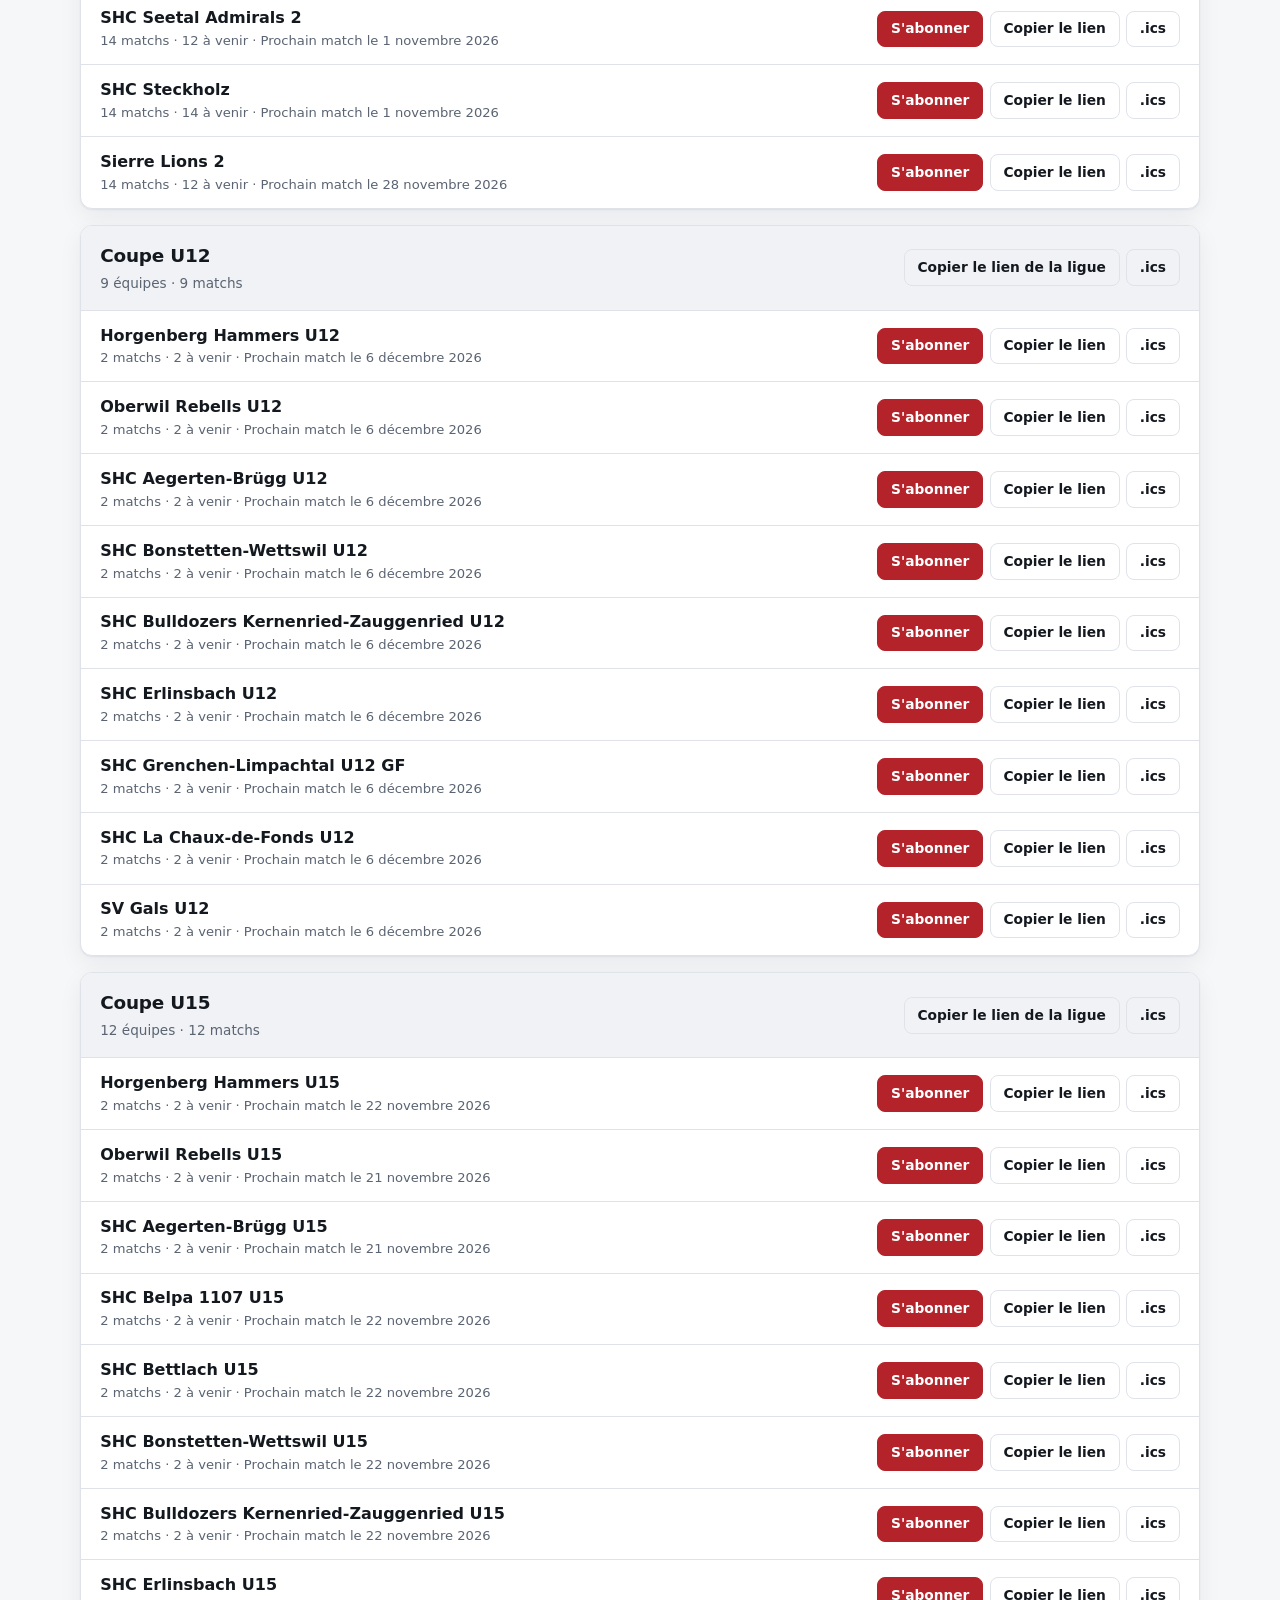
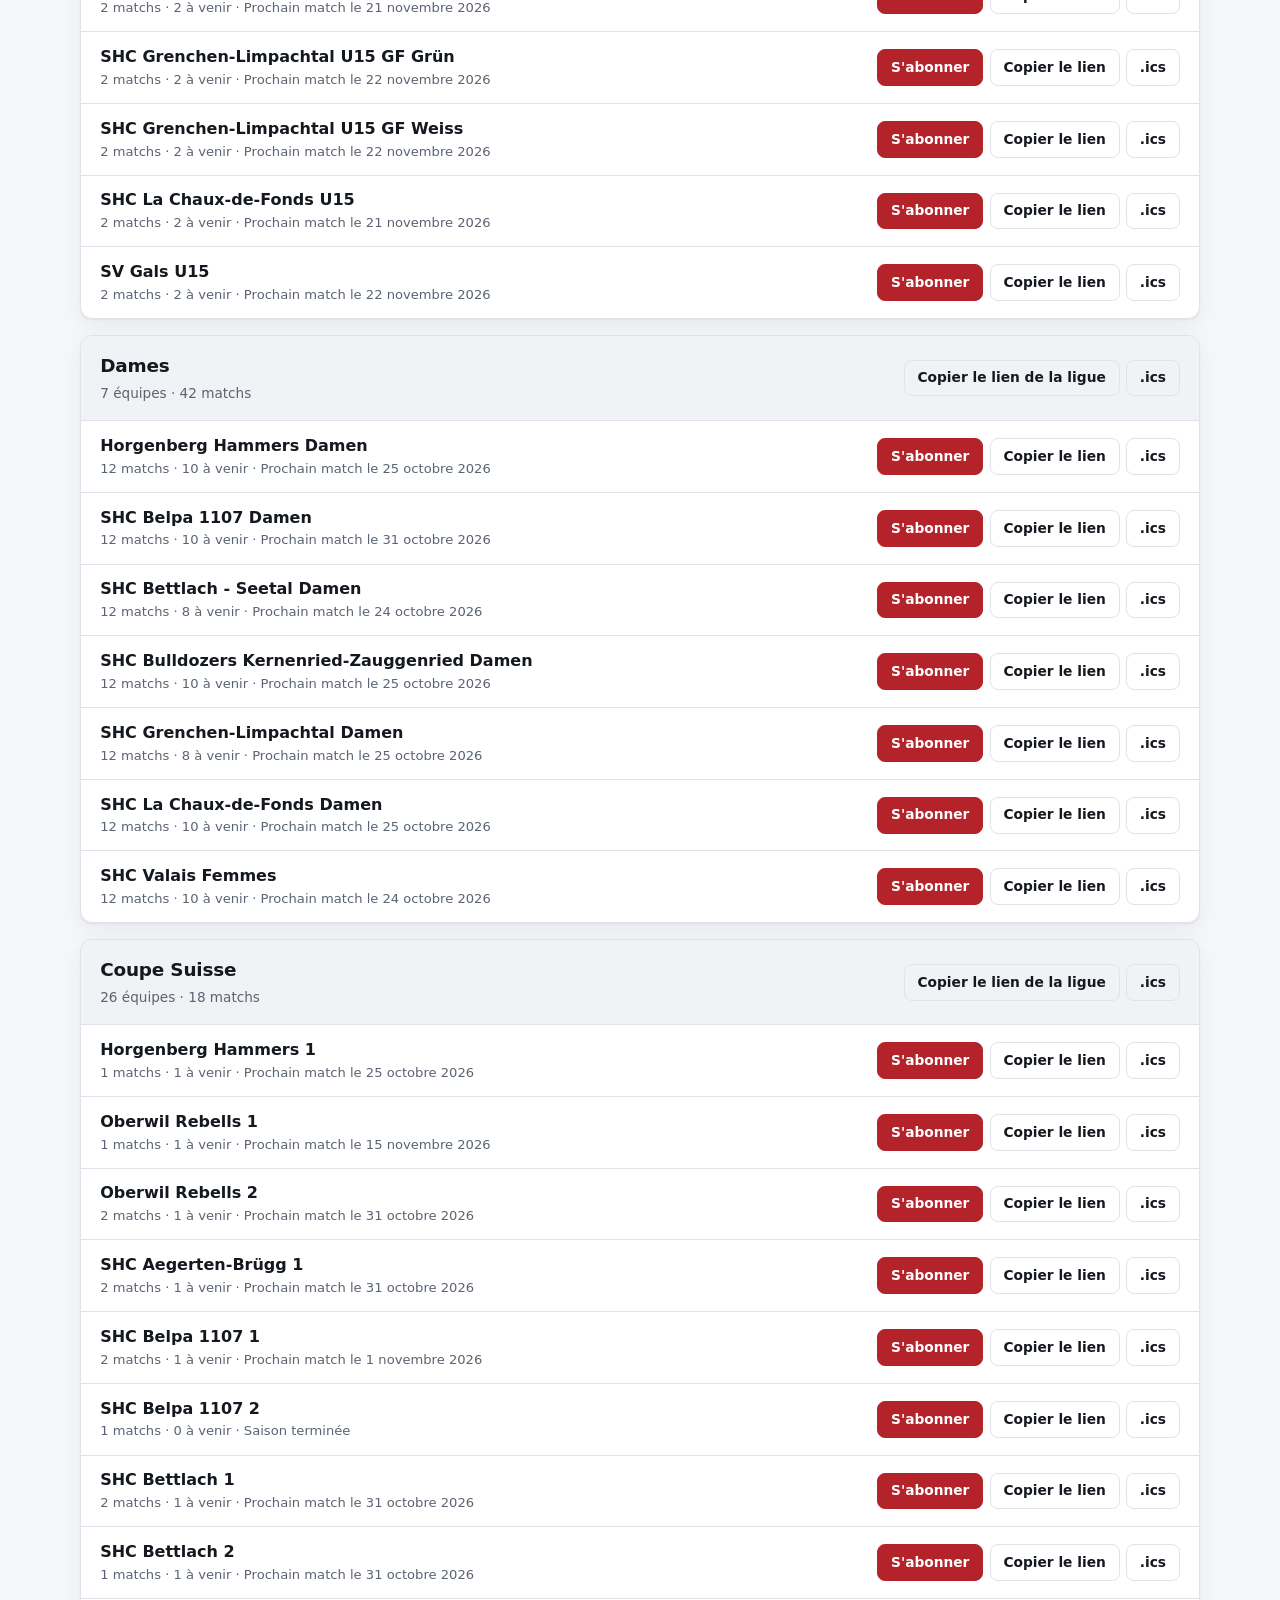
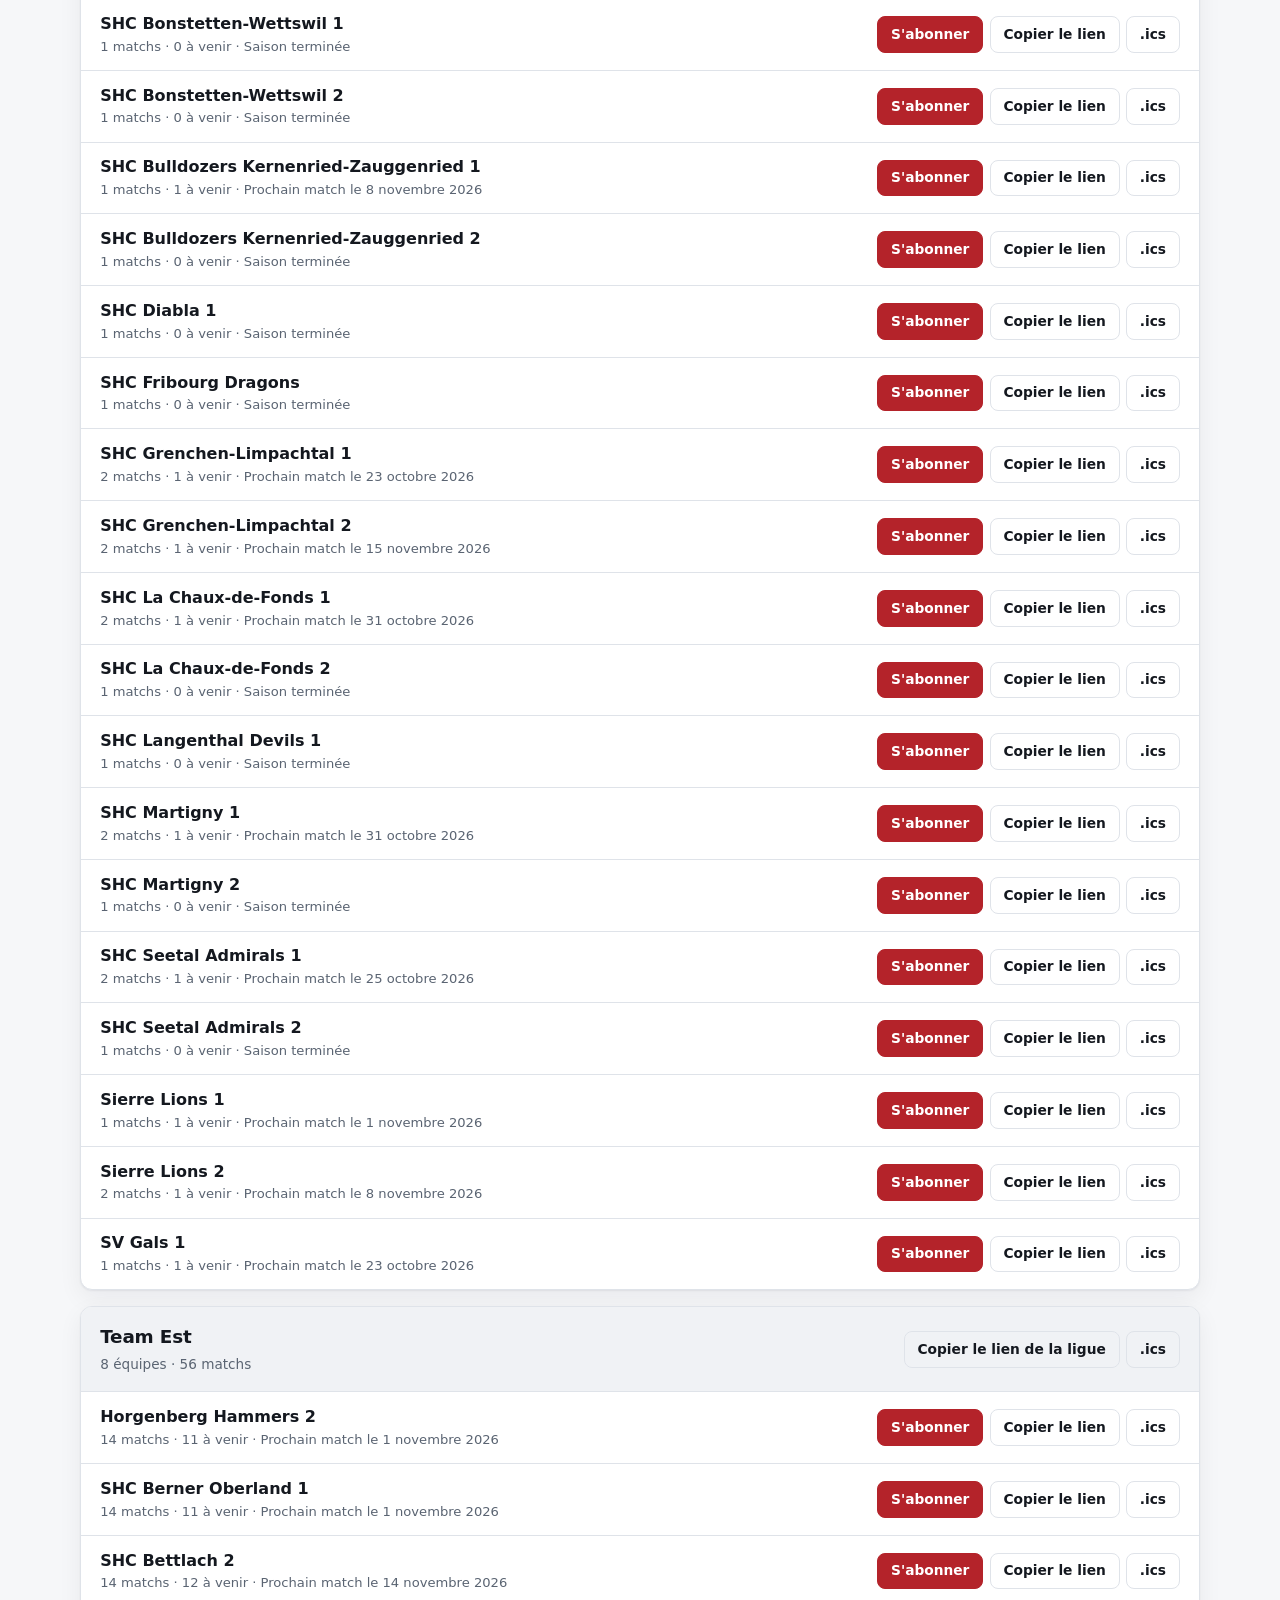
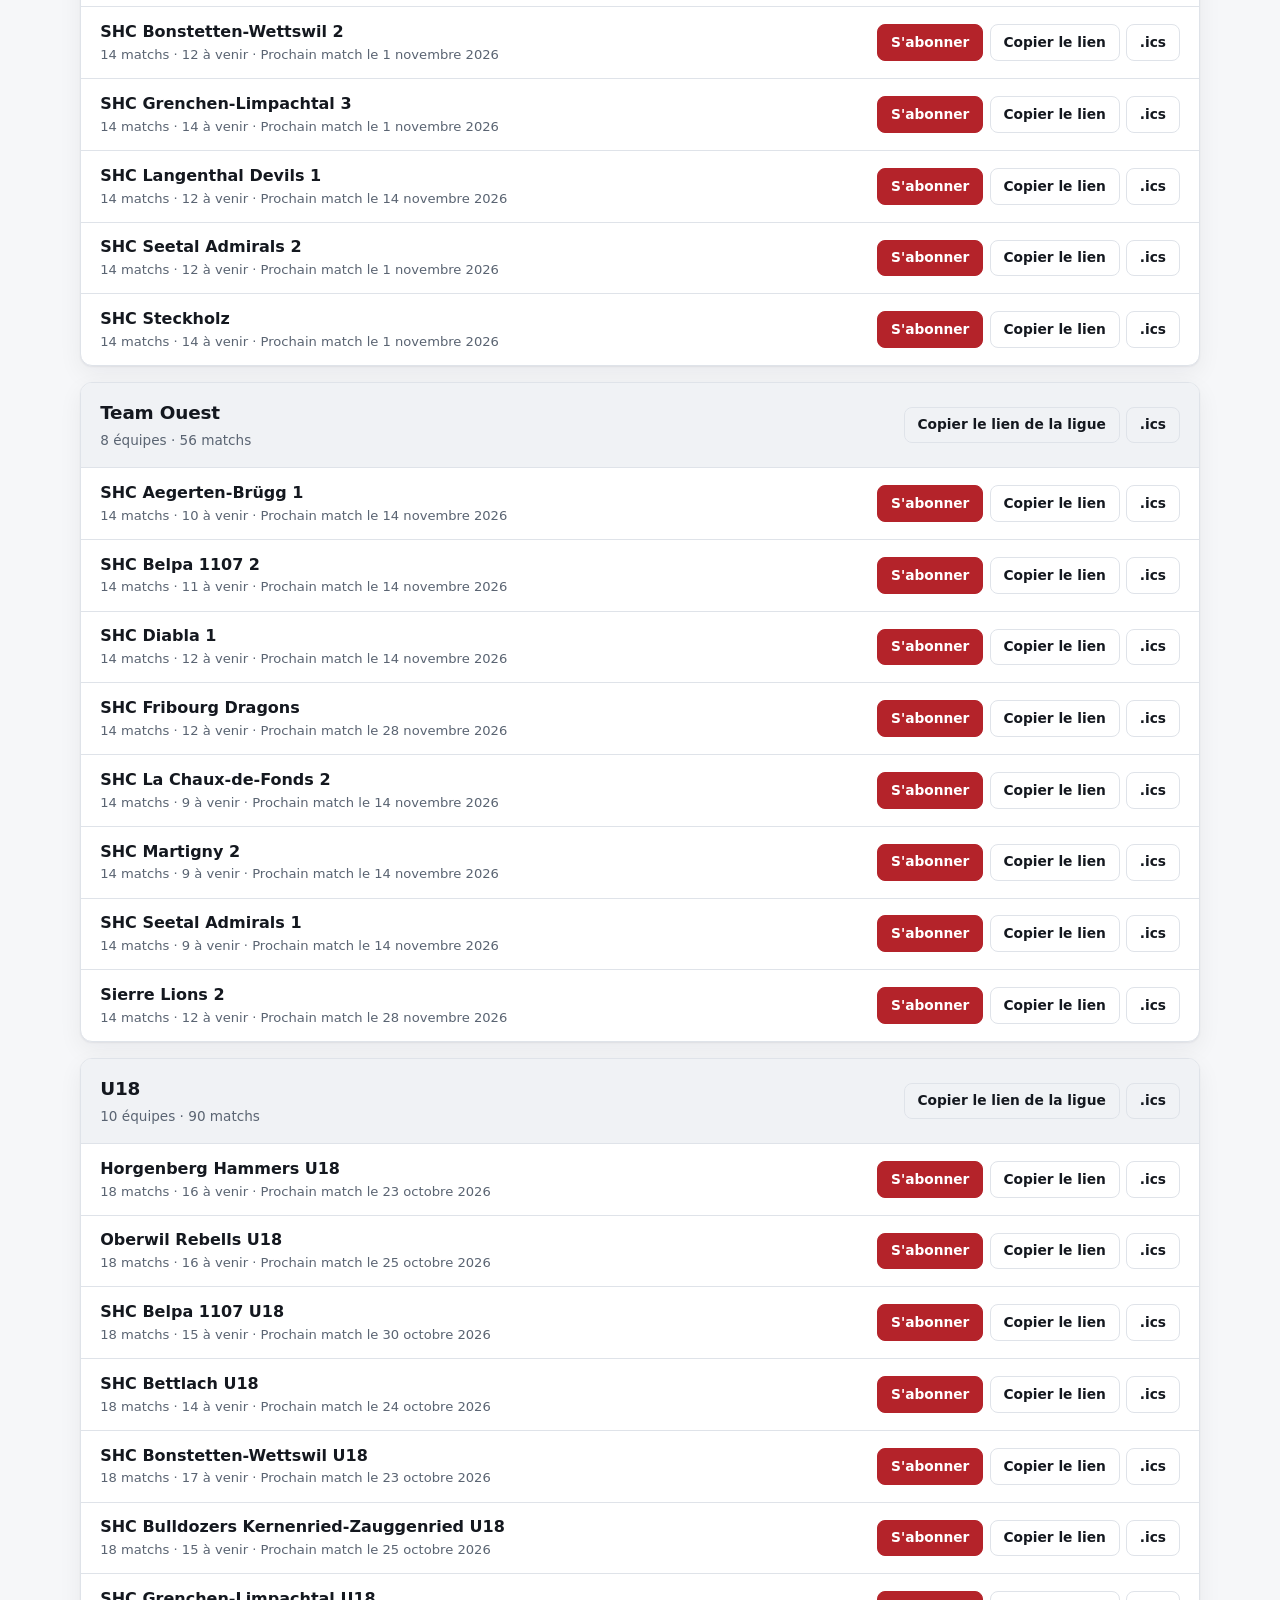
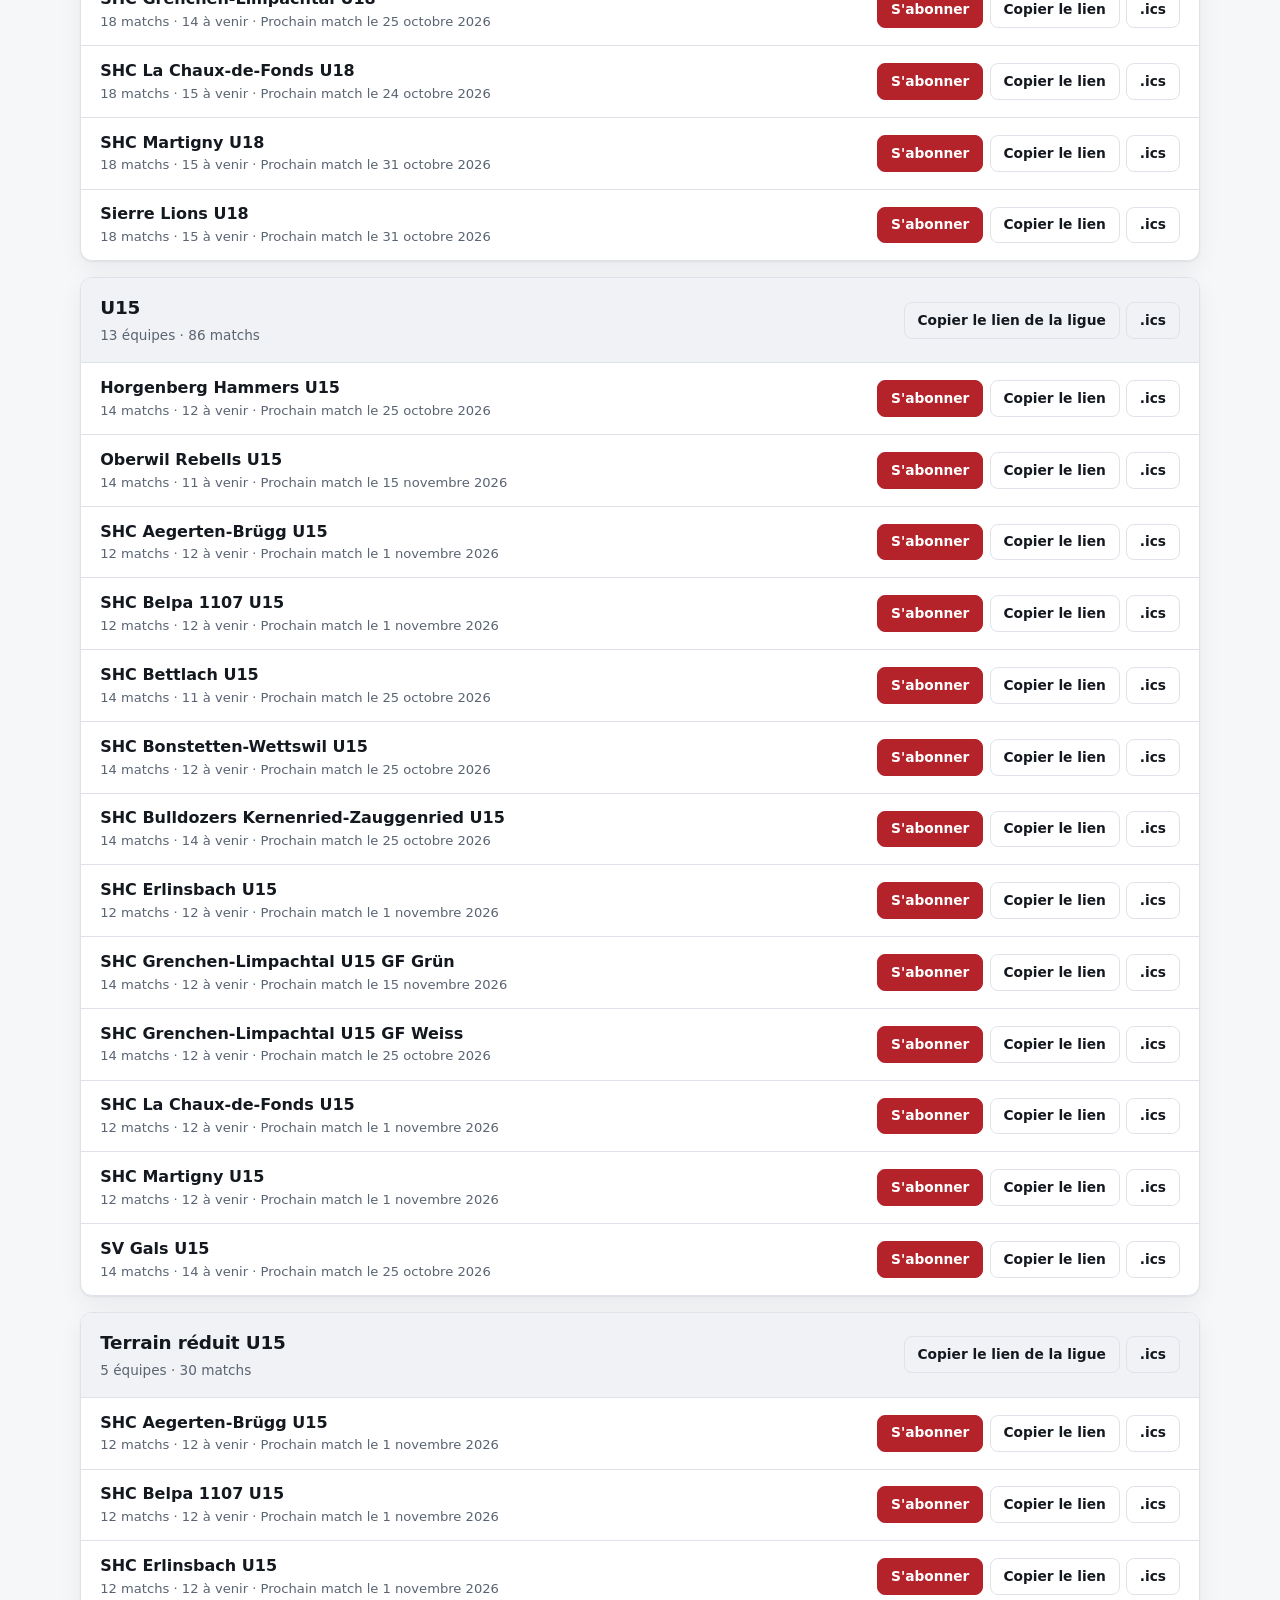
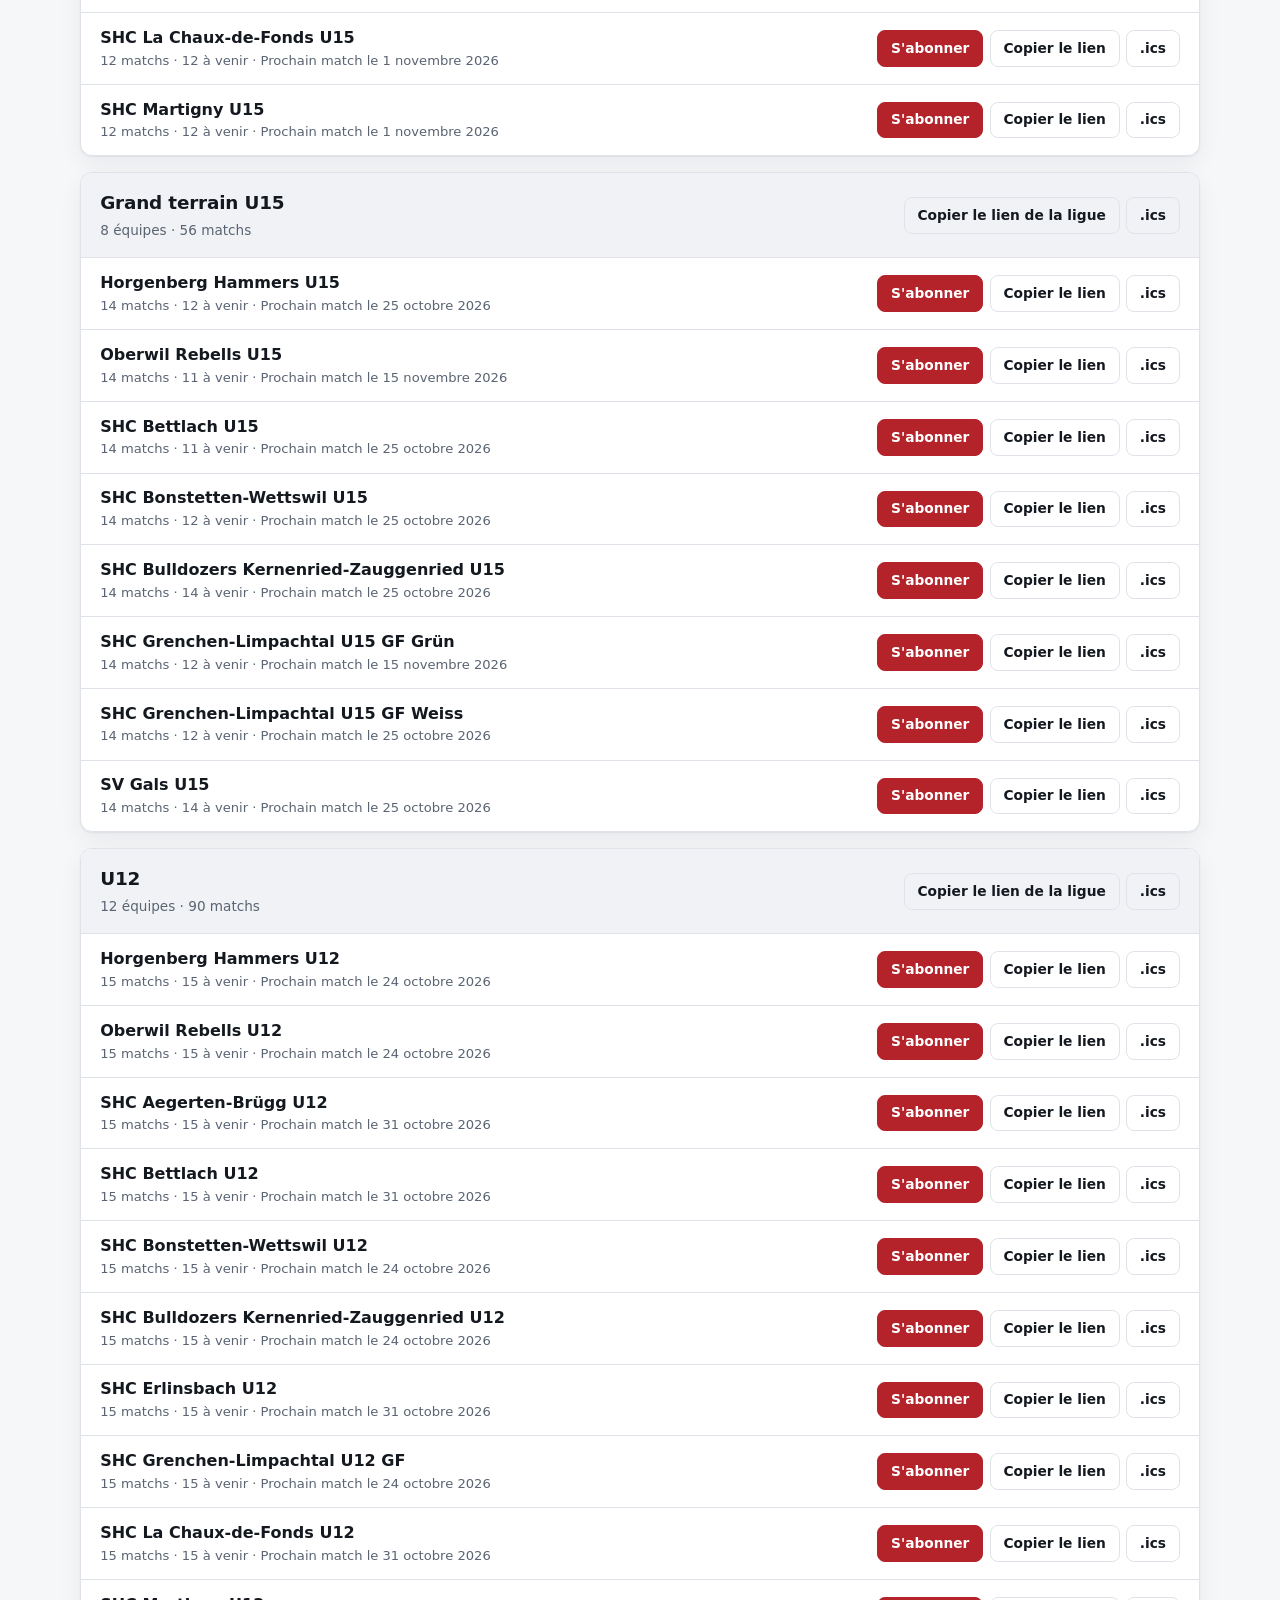
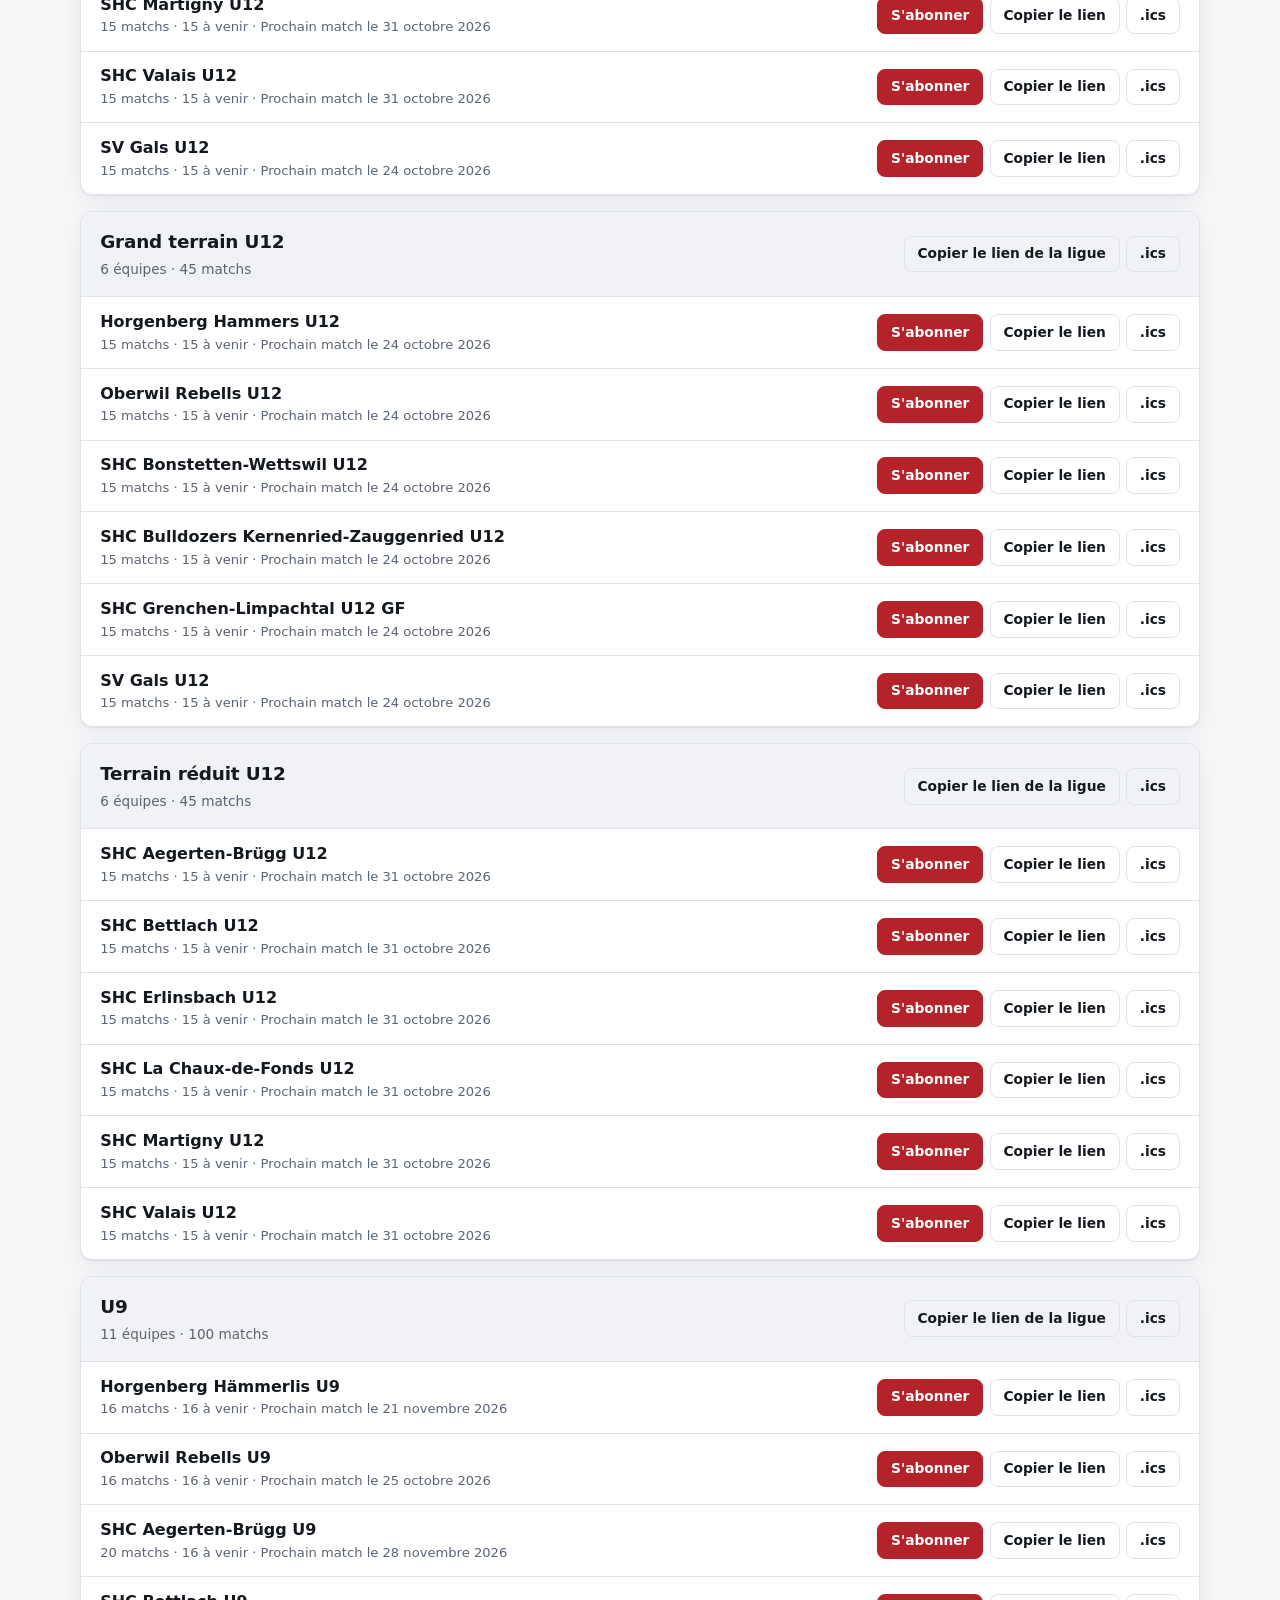
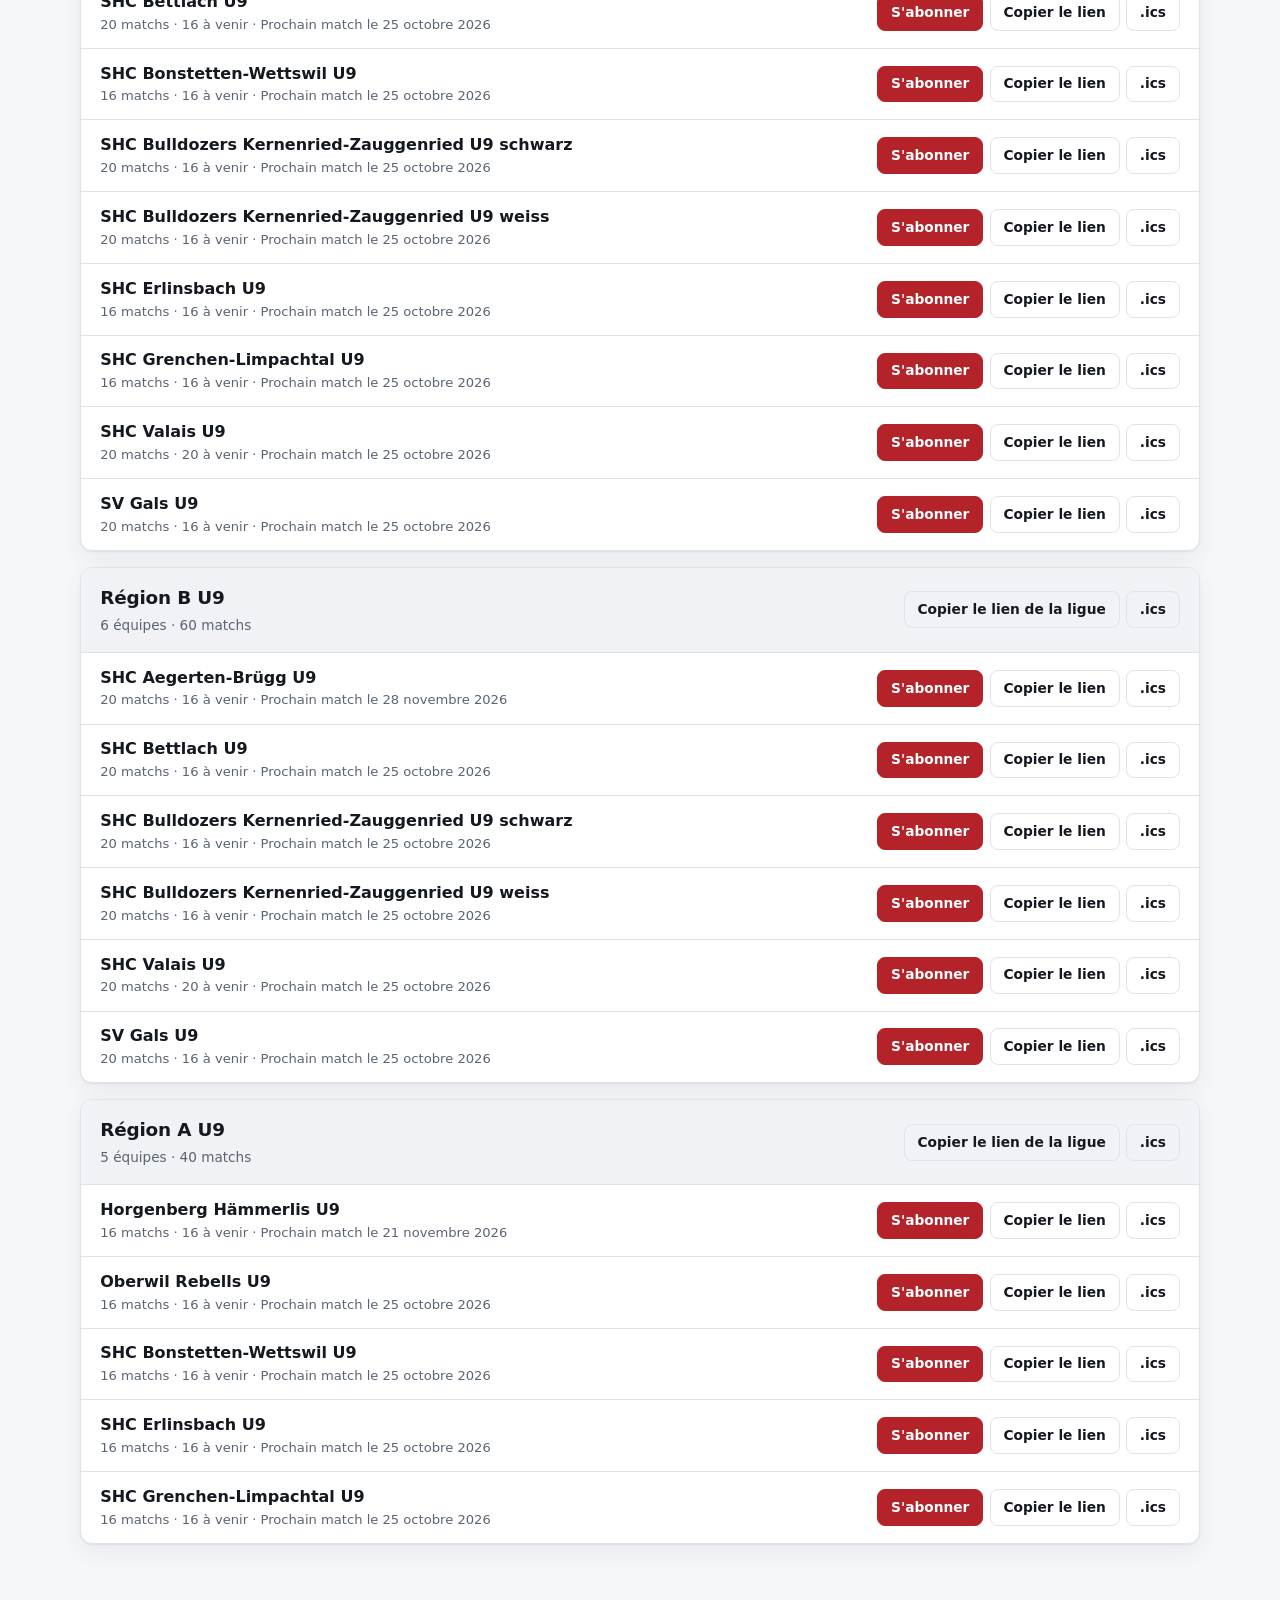
==== commit 362c33ac: "Refresh calendars from the game center" ====
--- a/docs/index.html
+++ b/docs/index.html
@@ -26,7 +26,7 @@
       <div><dt>Matchs</dt><dd>1067</dd></div>
       <div><dt>Calendriers</dt><dd>202</dd></div>
     </dl>
-    <p class="updated">Dernière mise à jour des données : 05.10.2026 11:27 UTC</p>
+    <p class="updated">Dernière mise à jour des données : 19.10.2026 09:53 UTC</p>
   </div>
 </header>
 
@@ -67,7 +67,7 @@
           <li class="team" data-search="shc belpa 1107 1 challenge league">
             <div class="team__info">
               <span class="team__name">SHC Belpa 1107 1</span>
-              <span class="team__meta">12 matchs · 11 à venir · Prochain match le 10 octobre 2026</span>
+              <span class="team__meta">12 matchs · 9 à venir · Prochain match le 24 octobre 2026</span>
             </div>
             <div class="calendar-actions" data-path="calendars/challenge-league/shc-belpa-1107-1.ics">
               <button type="button" class="btn btn--primary" data-action="subscribe">S'abonner</button>
@@ -78,7 +78,7 @@
           <li class="team" data-search="shc bulldozers kernenried-zauggenried 2 challenge league">
             <div class="team__info">
               <span class="team__name">SHC Bulldozers Kernenried-Zauggenried 2</span>
-              <span class="team__meta">12 matchs · 10 à venir · Prochain match le 10 octobre 2026</span>
+              <span class="team__meta">12 matchs · 8 à venir · Prochain match le 23 octobre 2026</span>
             </div>
             <div class="calendar-actions" data-path="calendars/challenge-league/shc-bulldozers-kernenried-zauggenried-2.ics">
               <button type="button" class="btn btn--primary" data-action="subscribe">S'abonner</button>
@@ -89,7 +89,7 @@
           <li class="team" data-search="shc erlinsbach 1 challenge league">
             <div class="team__info">
               <span class="team__name">SHC Erlinsbach 1</span>
-              <span class="team__meta">12 matchs · 10 à venir · Prochain match le 18 octobre 2026</span>
+              <span class="team__meta">12 matchs · 9 à venir · Prochain match le 8 novembre 2026</span>
             </div>
             <div class="calendar-actions" data-path="calendars/challenge-league/shc-erlinsbach-1.ics">
               <button type="button" class="btn btn--primary" data-action="subscribe">S'abonner</button>
@@ -111,7 +111,7 @@
           <li class="team" data-search="shc martigny 1 challenge league">
             <div class="team__info">
               <span class="team__name">SHC Martigny 1</span>
-              <span class="team__meta">12 matchs · 11 à venir · Prochain match le 18 octobre 2026</span>
+              <span class="team__meta">12 matchs · 10 à venir · Prochain match le 24 octobre 2026</span>
             </div>
             <div class="calendar-actions" data-path="calendars/challenge-league/shc-martigny-1.ics">
               <button type="button" class="btn btn--primary" data-action="subscribe">S'abonner</button>
@@ -136,7 +136,7 @@
           <li class="team" data-search="horgenberg hammers 1 national league">
             <div class="team__info">
               <span class="team__name">Horgenberg Hammers 1</span>
-              <span class="team__meta">18 matchs · 14 à venir · Prochain match le 9 octobre 2026</span>
+              <span class="team__meta">18 matchs · 12 à venir · Prochain match le 24 octobre 2026</span>
             </div>
             <div class="calendar-actions" data-path="calendars/national-league/horgenberg-hammers-1.ics">
               <button type="button" class="btn btn--primary" data-action="subscribe">S'abonner</button>
@@ -147,7 +147,7 @@
           <li class="team" data-search="oberwil rebells 1 national league">
             <div class="team__info">
               <span class="team__name">Oberwil Rebells 1</span>
-              <span class="team__meta">18 matchs · 14 à venir · Prochain match le 11 octobre 2026</span>
+              <span class="team__meta">18 matchs · 11 à venir · Prochain match le 25 octobre 2026</span>
             </div>
             <div class="calendar-actions" data-path="calendars/national-league/oberwil-rebells-1.ics">
               <button type="button" class="btn btn--primary" data-action="subscribe">S'abonner</button>
@@ -158,7 +158,7 @@
           <li class="team" data-search="oberwil rebells 2 national league">
             <div class="team__info">
               <span class="team__name">Oberwil Rebells 2</span>
-              <span class="team__meta">18 matchs · 14 à venir · Prochain match le 11 octobre 2026</span>
+              <span class="team__meta">18 matchs · 11 à venir · Prochain match le 24 octobre 2026</span>
             </div>
             <div class="calendar-actions" data-path="calendars/national-league/oberwil-rebells-2.ics">
               <button type="button" class="btn btn--primary" data-action="subscribe">S'abonner</button>
@@ -169,7 +169,7 @@
           <li class="team" data-search="shc bettlach 1 national league">
             <div class="team__info">
               <span class="team__name">SHC Bettlach 1</span>
-              <span class="team__meta">18 matchs · 13 à venir · Prochain match le 9 octobre 2026</span>
+              <span class="team__meta">18 matchs · 11 à venir · Prochain match le 24 octobre 2026</span>
             </div>
             <div class="calendar-actions" data-path="calendars/national-league/shc-bettlach-1.ics">
               <button type="button" class="btn btn--primary" data-action="subscribe">S'abonner</button>
@@ -180,7 +180,7 @@
           <li class="team" data-search="shc bonstetten-wettswil 1 national league">
             <div class="team__info">
               <span class="team__name">SHC Bonstetten-Wettswil 1</span>
-              <span class="team__meta">18 matchs · 14 à venir · Prochain match le 9 octobre 2026</span>
+              <span class="team__meta">18 matchs · 10 à venir · Prochain match le 25 octobre 2026</span>
             </div>
             <div class="calendar-actions" data-path="calendars/national-league/shc-bonstetten-wettswil-1.ics">
               <button type="button" class="btn btn--primary" data-action="subscribe">S'abonner</button>
@@ -191,7 +191,7 @@
           <li class="team" data-search="shc bulldozers kernenried-zauggenried 1 national league">
             <div class="team__info">
               <span class="team__name">SHC Bulldozers Kernenried-Zauggenried 1</span>
-              <span class="team__meta">18 matchs · 13 à venir · Prochain match le 9 octobre 2026</span>
+              <span class="team__meta">18 matchs · 11 à venir · Prochain match le 24 octobre 2026</span>
             </div>
             <div class="calendar-actions" data-path="calendars/national-league/shc-bulldozers-kernenried-zauggenried-1.ics">
               <button type="button" class="btn btn--primary" data-action="subscribe">S'abonner</button>
@@ -202,7 +202,7 @@
           <li class="team" data-search="shc grenchen-limpachtal 1 national league">
             <div class="team__info">
               <span class="team__name">SHC Grenchen-Limpachtal 1</span>
-              <span class="team__meta">18 matchs · 14 à venir · Prochain match le 11 octobre 2026</span>
+              <span class="team__meta">18 matchs · 13 à venir · Prochain match le 25 octobre 2026</span>
             </div>
             <div class="calendar-actions" data-path="calendars/national-league/shc-grenchen-limpachtal-1.ics">
               <button type="button" class="btn btn--primary" data-action="subscribe">S'abonner</button>
@@ -213,7 +213,7 @@
           <li class="team" data-search="shc la chaux-de-fonds 1 national league">
             <div class="team__info">
               <span class="team__name">SHC La Chaux-de-Fonds 1</span>
-              <span class="team__meta">18 matchs · 16 à venir · Prochain match le 9 octobre 2026</span>
+              <span class="team__meta">18 matchs · 14 à venir · Prochain match le 24 octobre 2026</span>
             </div>
             <div class="calendar-actions" data-path="calendars/national-league/shc-la-chaux-de-fonds-1.ics">
               <button type="button" class="btn btn--primary" data-action="subscribe">S'abonner</button>
@@ -224,7 +224,7 @@
           <li class="team" data-search="sierre lions 1 national league">
             <div class="team__info">
               <span class="team__name">Sierre Lions 1</span>
-              <span class="team__meta">18 matchs · 14 à venir · Prochain match le 11 octobre 2026</span>
+              <span class="team__meta">18 matchs · 11 à venir · Prochain match le 25 octobre 2026</span>
             </div>
             <div class="calendar-actions" data-path="calendars/national-league/sierre-lions-1.ics">
               <button type="button" class="btn btn--primary" data-action="subscribe">S'abonner</button>
@@ -235,7 +235,7 @@
           <li class="team" data-search="sv gals 1 national league">
             <div class="team__info">
               <span class="team__name">SV Gals 1</span>
-              <span class="team__meta">18 matchs · 16 à venir · Prochain match le 9 octobre 2026</span>
+              <span class="team__meta">18 matchs · 12 à venir · Prochain match le 24 octobre 2026</span>
             </div>
             <div class="calendar-actions" data-path="calendars/national-league/sv-gals-1.ics">
               <button type="button" class="btn btn--primary" data-action="subscribe">S'abonner</button>
@@ -260,7 +260,7 @@
           <li class="team" data-search="horgenberg hammers 2 classic league 2">
             <div class="team__info">
               <span class="team__name">Horgenberg Hammers 2</span>
-              <span class="team__meta">14 matchs · 14 à venir · Prochain match le 11 octobre 2026</span>
+              <span class="team__meta">14 matchs · 11 à venir · Prochain match le 1 novembre 2026</span>
             </div>
             <div class="calendar-actions" data-path="calendars/classic-league-2/horgenberg-hammers-2.ics">
               <button type="button" class="btn btn--primary" data-action="subscribe">S'abonner</button>
@@ -271,7 +271,7 @@
           <li class="team" data-search="shc aegerten-brügg 1 classic league 2">
             <div class="team__info">
               <span class="team__name">SHC Aegerten-Brügg 1</span>
-              <span class="team__meta">14 matchs · 12 à venir · Prochain match le 17 octobre 2026</span>
+              <span class="team__meta">14 matchs · 10 à venir · Prochain match le 14 novembre 2026</span>
             </div>
             <div class="calendar-actions" data-path="calendars/classic-league-2/shc-aegerten-brugg-1.ics">
               <button type="button" class="btn btn--primary" data-action="subscribe">S'abonner</button>
@@ -282,7 +282,7 @@
           <li class="team" data-search="shc belpa 1107 2 classic league 2">
             <div class="team__info">
               <span class="team__name">SHC Belpa 1107 2</span>
-              <span class="team__meta">14 matchs · 14 à venir · Prochain match le 17 octobre 2026</span>
+              <span class="team__meta">14 matchs · 11 à venir · Prochain match le 14 novembre 2026</span>
             </div>
             <div class="calendar-actions" data-path="calendars/classic-league-2/shc-belpa-1107-2.ics">
               <button type="button" class="btn btn--primary" data-action="subscribe">S'abonner</button>
@@ -293,7 +293,7 @@
           <li class="team" data-search="shc berner oberland 1 classic league 2">
             <div class="team__info">
               <span class="team__name">SHC Berner Oberland 1</span>
-              <span class="team__meta">14 matchs · 14 à venir · Prochain match le 11 octobre 2026</span>
+              <span class="team__meta">14 matchs · 11 à venir · Prochain match le 1 novembre 2026</span>
             </div>
             <div class="calendar-actions" data-path="calendars/classic-league-2/shc-berner-oberland-1.ics">
               <button type="button" class="btn btn--primary" data-action="subscribe">S'abonner</button>
@@ -304,7 +304,7 @@
           <li class="team" data-search="shc bettlach 2 classic league 2">
             <div class="team__info">
               <span class="team__name">SHC Bettlach 2</span>
-              <span class="team__meta">14 matchs · 14 à venir · Prochain match le 11 octobre 2026</span>
+              <span class="team__meta">14 matchs · 12 à venir · Prochain match le 14 novembre 2026</span>
             </div>
             <div class="calendar-actions" data-path="calendars/classic-league-2/shc-bettlach-2.ics">
               <button type="button" class="btn btn--primary" data-action="subscribe">S'abonner</button>
@@ -315,7 +315,7 @@
           <li class="team" data-search="shc bonstetten-wettswil 2 classic league 2">
             <div class="team__info">
               <span class="team__name">SHC Bonstetten-Wettswil 2</span>
-              <span class="team__meta">14 matchs · 14 à venir · Prochain match le 11 octobre 2026</span>
+              <span class="team__meta">14 matchs · 12 à venir · Prochain match le 1 novembre 2026</span>
             </div>
             <div class="calendar-actions" data-path="calendars/classic-league-2/shc-bonstetten-wettswil-2.ics">
               <button type="button" class="btn btn--primary" data-action="subscribe">S'abonner</button>
@@ -326,7 +326,7 @@
           <li class="team" data-search="shc diabla 1 classic league 2">
             <div class="team__info">
               <span class="team__name">SHC Diabla 1</span>
-              <span class="team__meta">14 matchs · 14 à venir · Prochain match le 17 octobre 2026</span>
+              <span class="team__meta">14 matchs · 12 à venir · Prochain match le 14 novembre 2026</span>
             </div>
             <div class="calendar-actions" data-path="calendars/classic-league-2/shc-diabla-1.ics">
               <button type="button" class="btn btn--primary" data-action="subscribe">S'abonner</button>
@@ -359,7 +359,7 @@
           <li class="team" data-search="shc la chaux-de-fonds 2 classic league 2">
             <div class="team__info">
               <span class="team__name">SHC La Chaux-de-Fonds 2</span>
-              <span class="team__meta">14 matchs · 11 à venir · Prochain match le 17 octobre 2026</span>
+              <span class="team__meta">14 matchs · 9 à venir · Prochain match le 14 novembre 2026</span>
             </div>
             <div class="calendar-actions" data-path="calendars/classic-league-2/shc-la-chaux-de-fonds-2.ics">
               <button type="button" class="btn btn--primary" data-action="subscribe">S'abonner</button>
@@ -370,7 +370,7 @@
           <li class="team" data-search="shc langenthal devils 1 classic league 2">
             <div class="team__info">
               <span class="team__name">SHC Langenthal Devils 1</span>
-              <span class="team__meta">14 matchs · 14 à venir · Prochain match le 11 octobre 2026</span>
+              <span class="team__meta">14 matchs · 12 à venir · Prochain match le 14 novembre 2026</span>
             </div>
             <div class="calendar-actions" data-path="calendars/classic-league-2/shc-langenthal-devils-1.ics">
               <button type="button" class="btn btn--primary" data-action="subscribe">S'abonner</button>
@@ -381,7 +381,7 @@
           <li class="team" data-search="shc martigny 2 classic league 2">
             <div class="team__info">
               <span class="team__name">SHC Martigny 2</span>
-              <span class="team__meta">14 matchs · 12 à venir · Prochain match le 17 octobre 2026</span>
+              <span class="team__meta">14 matchs · 9 à venir · Prochain match le 14 novembre 2026</span>
             </div>
             <div class="calendar-actions" data-path="calendars/classic-league-2/shc-martigny-2.ics">
               <button type="button" class="btn btn--primary" data-action="subscribe">S'abonner</button>
@@ -392,7 +392,7 @@
           <li class="team" data-search="shc seetal admirals 1 classic league 2">
             <div class="team__info">
               <span class="team__name">SHC Seetal Admirals 1</span>
-              <span class="team__meta">14 matchs · 11 à venir · Prochain match le 17 octobre 2026</span>
+              <span class="team__meta">14 matchs · 9 à venir · Prochain match le 14 novembre 2026</span>
             </div>
             <div class="calendar-actions" data-path="calendars/classic-league-2/shc-seetal-admirals-1.ics">
               <button type="button" class="btn btn--primary" data-action="subscribe">S'abonner</button>
@@ -403,7 +403,7 @@
           <li class="team" data-search="shc seetal admirals 2 classic league 2">
             <div class="team__info">
               <span class="team__name">SHC Seetal Admirals 2</span>
-              <span class="team__meta">14 matchs · 14 à venir · Prochain match le 11 octobre 2026</span>
+              <span class="team__meta">14 matchs · 12 à venir · Prochain match le 1 novembre 2026</span>
             </div>
             <div class="calendar-actions" data-path="calendars/classic-league-2/shc-seetal-admirals-2.ics">
               <button type="button" class="btn btn--primary" data-action="subscribe">S'abonner</button>
@@ -709,7 +709,7 @@
           <li class="team" data-search="horgenberg hammers damen dames">
             <div class="team__info">
               <span class="team__name">Horgenberg Hammers Damen</span>
-              <span class="team__meta">12 matchs · 11 à venir · Prochain match le 11 octobre 2026</span>
+              <span class="team__meta">12 matchs · 10 à venir · Prochain match le 25 octobre 2026</span>
             </div>
             <div class="calendar-actions" data-path="calendars/dames/horgenberg-hammers-damen.ics">
               <button type="button" class="btn btn--primary" data-action="subscribe">S'abonner</button>
@@ -720,7 +720,7 @@
           <li class="team" data-search="shc belpa 1107 damen dames">
             <div class="team__info">
               <span class="team__name">SHC Belpa 1107 Damen</span>
-              <span class="team__meta">12 matchs · 11 à venir · Prochain match le 11 octobre 2026</span>
+              <span class="team__meta">12 matchs · 10 à venir · Prochain match le 31 octobre 2026</span>
             </div>
             <div class="calendar-actions" data-path="calendars/dames/shc-belpa-1107-damen.ics">
               <button type="button" class="btn btn--primary" data-action="subscribe">S'abonner</button>
@@ -731,7 +731,7 @@
           <li class="team" data-search="shc bettlach - seetal damen dames">
             <div class="team__info">
               <span class="team__name">SHC Bettlach - Seetal Damen</span>
-              <span class="team__meta">12 matchs · 10 à venir · Prochain match le 11 octobre 2026</span>
+              <span class="team__meta">12 matchs · 8 à venir · Prochain match le 24 octobre 2026</span>
             </div>
             <div class="calendar-actions" data-path="calendars/dames/shc-bettlach-seetal-damen.ics">
               <button type="button" class="btn btn--primary" data-action="subscribe">S'abonner</button>
@@ -742,7 +742,7 @@
           <li class="team" data-search="shc bulldozers kernenried-zauggenried damen dames">
             <div class="team__info">
               <span class="team__name">SHC Bulldozers Kernenried-Zauggenried Damen</span>
-              <span class="team__meta">12 matchs · 12 à venir · Prochain match le 11 octobre 2026</span>
+              <span class="team__meta">12 matchs · 10 à venir · Prochain match le 25 octobre 2026</span>
             </div>
             <div class="calendar-actions" data-path="calendars/dames/shc-bulldozers-kernenried-zauggenried-damen.ics">
               <button type="button" class="btn btn--primary" data-action="subscribe">S'abonner</button>
@@ -753,7 +753,7 @@
           <li class="team" data-search="shc grenchen-limpachtal damen dames">
             <div class="team__info">
               <span class="team__name">SHC Grenchen-Limpachtal Damen</span>
-              <span class="team__meta">12 matchs · 9 à venir · Prochain match le 11 octobre 2026</span>
+              <span class="team__meta">12 matchs · 8 à venir · Prochain match le 25 octobre 2026</span>
             </div>
             <div class="calendar-actions" data-path="calendars/dames/shc-grenchen-limpachtal-damen.ics">
               <button type="button" class="btn btn--primary" data-action="subscribe">S'abonner</button>
@@ -775,7 +775,7 @@
           <li class="team" data-search="shc valais femmes dames">
             <div class="team__info">
               <span class="team__name">SHC Valais Femmes</span>
-              <span class="team__meta">12 matchs · 11 à venir · Prochain match le 11 octobre 2026</span>
+              <span class="team__meta">12 matchs · 10 à venir · Prochain match le 24 octobre 2026</span>
             </div>
             <div class="calendar-actions" data-path="calendars/dames/shc-valais-femmes.ics">
               <button type="button" class="btn btn--primary" data-action="subscribe">S'abonner</button>
@@ -1100,7 +1100,7 @@
           <li class="team" data-search="horgenberg hammers 2 team est">
             <div class="team__info">
               <span class="team__name">Horgenberg Hammers 2</span>
-              <span class="team__meta">14 matchs · 14 à venir · Prochain match le 11 octobre 2026</span>
+              <span class="team__meta">14 matchs · 11 à venir · Prochain match le 1 novembre 2026</span>
             </div>
             <div class="calendar-actions" data-path="calendars/team-est/horgenberg-hammers-2.ics">
               <button type="button" class="btn btn--primary" data-action="subscribe">S'abonner</button>
@@ -1111,7 +1111,7 @@
           <li class="team" data-search="shc berner oberland 1 team est">
             <div class="team__info">
               <span class="team__name">SHC Berner Oberland 1</span>
-              <span class="team__meta">14 matchs · 14 à venir · Prochain match le 11 octobre 2026</span>
+              <span class="team__meta">14 matchs · 11 à venir · Prochain match le 1 novembre 2026</span>
             </div>
             <div class="calendar-actions" data-path="calendars/team-est/shc-berner-oberland-1.ics">
               <button type="button" class="btn btn--primary" data-action="subscribe">S'abonner</button>
@@ -1122,7 +1122,7 @@
           <li class="team" data-search="shc bettlach 2 team est">
             <div class="team__info">
               <span class="team__name">SHC Bettlach 2</span>
-              <span class="team__meta">14 matchs · 14 à venir · Prochain match le 11 octobre 2026</span>
+              <span class="team__meta">14 matchs · 12 à venir · Prochain match le 14 novembre 2026</span>
             </div>
             <div class="calendar-actions" data-path="calendars/team-est/shc-bettlach-2.ics">
               <button type="button" class="btn btn--primary" data-action="subscribe">S'abonner</button>
@@ -1133,7 +1133,7 @@
           <li class="team" data-search="shc bonstetten-wettswil 2 team est">
             <div class="team__info">
               <span class="team__name">SHC Bonstetten-Wettswil 2</span>
-              <span class="team__meta">14 matchs · 14 à venir · Prochain match le 11 octobre 2026</span>
+              <span class="team__meta">14 matchs · 12 à venir · Prochain match le 1 novembre 2026</span>
             </div>
             <div class="calendar-actions" data-path="calendars/team-est/shc-bonstetten-wettswil-2.ics">
               <button type="button" class="btn btn--primary" data-action="subscribe">S'abonner</button>
@@ -1155,7 +1155,7 @@
           <li class="team" data-search="shc langenthal devils 1 team est">
             <div class="team__info">
               <span class="team__name">SHC Langenthal Devils 1</span>
-              <span class="team__meta">14 matchs · 14 à venir · Prochain match le 11 octobre 2026</span>
+              <span class="team__meta">14 matchs · 12 à venir · Prochain match le 14 novembre 2026</span>
             </div>
             <div class="calendar-actions" data-path="calendars/team-est/shc-langenthal-devils-1.ics">
               <button type="button" class="btn btn--primary" data-action="subscribe">S'abonner</button>
@@ -1166,7 +1166,7 @@
           <li class="team" data-search="shc seetal admirals 2 team est">
             <div class="team__info">
               <span class="team__name">SHC Seetal Admirals 2</span>
-              <span class="team__meta">14 matchs · 14 à venir · Prochain match le 11 octobre 2026</span>
+              <span class="team__meta">14 matchs · 12 à venir · Prochain match le 1 novembre 2026</span>
             </div>
             <div class="calendar-actions" data-path="calendars/team-est/shc-seetal-admirals-2.ics">
               <button type="button" class="btn btn--primary" data-action="subscribe">S'abonner</button>
@@ -1202,7 +1202,7 @@
           <li class="team" data-search="shc aegerten-brügg 1 team ouest">
             <div class="team__info">
               <span class="team__name">SHC Aegerten-Brügg 1</span>
-              <span class="team__meta">14 matchs · 12 à venir · Prochain match le 17 octobre 2026</span>
+              <span class="team__meta">14 matchs · 10 à venir · Prochain match le 14 novembre 2026</span>
             </div>
             <div class="calendar-actions" data-path="calendars/team-ouest/shc-aegerten-brugg-1.ics">
               <button type="button" class="btn btn--primary" data-action="subscribe">S'abonner</button>
@@ -1213,7 +1213,7 @@
           <li class="team" data-search="shc belpa 1107 2 team ouest">
             <div class="team__info">
               <span class="team__name">SHC Belpa 1107 2</span>
-              <span class="team__meta">14 matchs · 14 à venir · Prochain match le 17 octobre 2026</span>
+              <span class="team__meta">14 matchs · 11 à venir · Prochain match le 14 novembre 2026</span>
             </div>
             <div class="calendar-actions" data-path="calendars/team-ouest/shc-belpa-1107-2.ics">
               <button type="button" class="btn btn--primary" data-action="subscribe">S'abonner</button>
@@ -1224,7 +1224,7 @@
           <li class="team" data-search="shc diabla 1 team ouest">
             <div class="team__info">
               <span class="team__name">SHC Diabla 1</span>
-              <span class="team__meta">14 matchs · 14 à venir · Prochain match le 17 octobre 2026</span>
+              <span class="team__meta">14 matchs · 12 à venir · Prochain match le 14 novembre 2026</span>
             </div>
             <div class="calendar-actions" data-path="calendars/team-ouest/shc-diabla-1.ics">
               <button type="button" class="btn btn--primary" data-action="subscribe">S'abonner</button>
@@ -1246,7 +1246,7 @@
           <li class="team" data-search="shc la chaux-de-fonds 2 team ouest">
             <div class="team__info">
               <span class="team__name">SHC La Chaux-de-Fonds 2</span>
-              <span class="team__meta">14 matchs · 11 à venir · Prochain match le 17 octobre 2026</span>
+              <span class="team__meta">14 matchs · 9 à venir · Prochain match le 14 novembre 2026</span>
             </div>
             <div class="calendar-actions" data-path="calendars/team-ouest/shc-la-chaux-de-fonds-2.ics">
               <button type="button" class="btn btn--primary" data-action="subscribe">S'abonner</button>
@@ -1257,7 +1257,7 @@
           <li class="team" data-search="shc martigny 2 team ouest">
             <div class="team__info">
               <span class="team__name">SHC Martigny 2</span>
-              <span class="team__meta">14 matchs · 12 à venir · Prochain match le 17 octobre 2026</span>
+              <span class="team__meta">14 matchs · 9 à venir · Prochain match le 14 novembre 2026</span>
             </div>
             <div class="calendar-actions" data-path="calendars/team-ouest/shc-martigny-2.ics">
               <button type="button" class="btn btn--primary" data-action="subscribe">S'abonner</button>
@@ -1268,7 +1268,7 @@
           <li class="team" data-search="shc seetal admirals 1 team ouest">
             <div class="team__info">
               <span class="team__name">SHC Seetal Admirals 1</span>
-              <span class="team__meta">14 matchs · 11 à venir · Prochain match le 17 octobre 2026</span>
+              <span class="team__meta">14 matchs · 9 à venir · Prochain match le 14 novembre 2026</span>
             </div>
             <div class="calendar-actions" data-path="calendars/team-ouest/shc-seetal-admirals-1.ics">
               <button type="button" class="btn btn--primary" data-action="subscribe">S'abonner</button>
@@ -1326,7 +1326,7 @@
           <li class="team" data-search="shc belpa 1107 u18 u18">
             <div class="team__info">
               <span class="team__name">SHC Belpa 1107 U18</span>
-              <span class="team__meta">18 matchs · 16 à venir · Prochain match le 11 octobre 2026</span>
+              <span class="team__meta">18 matchs · 15 à venir · Prochain match le 30 octobre 2026</span>
             </div>
             <div class="calendar-actions" data-path="calendars/u18/shc-belpa-1107-u18.ics">
               <button type="button" class="btn btn--primary" data-action="subscribe">S'abonner</button>
@@ -1337,7 +1337,7 @@
           <li class="team" data-search="shc bettlach u18 u18">
             <div class="team__info">
               <span class="team__name">SHC Bettlach U18</span>
-              <span class="team__meta">18 matchs · 15 à venir · Prochain match le 17 octobre 2026</span>
+              <span class="team__meta">18 matchs · 14 à venir · Prochain match le 24 octobre 2026</span>
             </div>
             <div class="calendar-actions" data-path="calendars/u18/shc-bettlach-u18.ics">
               <button type="button" class="btn btn--primary" data-action="subscribe">S'abonner</button>
@@ -1359,7 +1359,7 @@
           <li class="team" data-search="shc bulldozers kernenried-zauggenried u18 u18">
             <div class="team__info">
               <span class="team__name">SHC Bulldozers Kernenried-Zauggenried U18</span>
-              <span class="team__meta">18 matchs · 17 à venir · Prochain match le 17 octobre 2026</span>
+              <span class="team__meta">18 matchs · 15 à venir · Prochain match le 25 octobre 2026</span>
             </div>
             <div class="calendar-actions" data-path="calendars/u18/shc-bulldozers-kernenried-zauggenried-u18.ics">
               <button type="button" class="btn btn--primary" data-action="subscribe">S'abonner</button>
@@ -1370,7 +1370,7 @@
           <li class="team" data-search="shc grenchen-limpachtal u18 u18">
             <div class="team__info">
               <span class="team__name">SHC Grenchen-Limpachtal U18</span>
-              <span class="team__meta">18 matchs · 15 à venir · Prochain match le 18 octobre 2026</span>
+              <span class="team__meta">18 matchs · 14 à venir · Prochain match le 25 octobre 2026</span>
             </div>
             <div class="calendar-actions" data-path="calendars/u18/shc-grenchen-limpachtal-u18.ics">
               <button type="button" class="btn btn--primary" data-action="subscribe">S'abonner</button>
@@ -1381,7 +1381,7 @@
           <li class="team" data-search="shc la chaux-de-fonds u18 u18">
             <div class="team__info">
               <span class="team__name">SHC La Chaux-de-Fonds U18</span>
-              <span class="team__meta">18 matchs · 16 à venir · Prochain match le 11 octobre 2026</span>
+              <span class="team__meta">18 matchs · 15 à venir · Prochain match le 24 octobre 2026</span>
             </div>
             <div class="calendar-actions" data-path="calendars/u18/shc-la-chaux-de-fonds-u18.ics">
               <button type="button" class="btn btn--primary" data-action="subscribe">S'abonner</button>
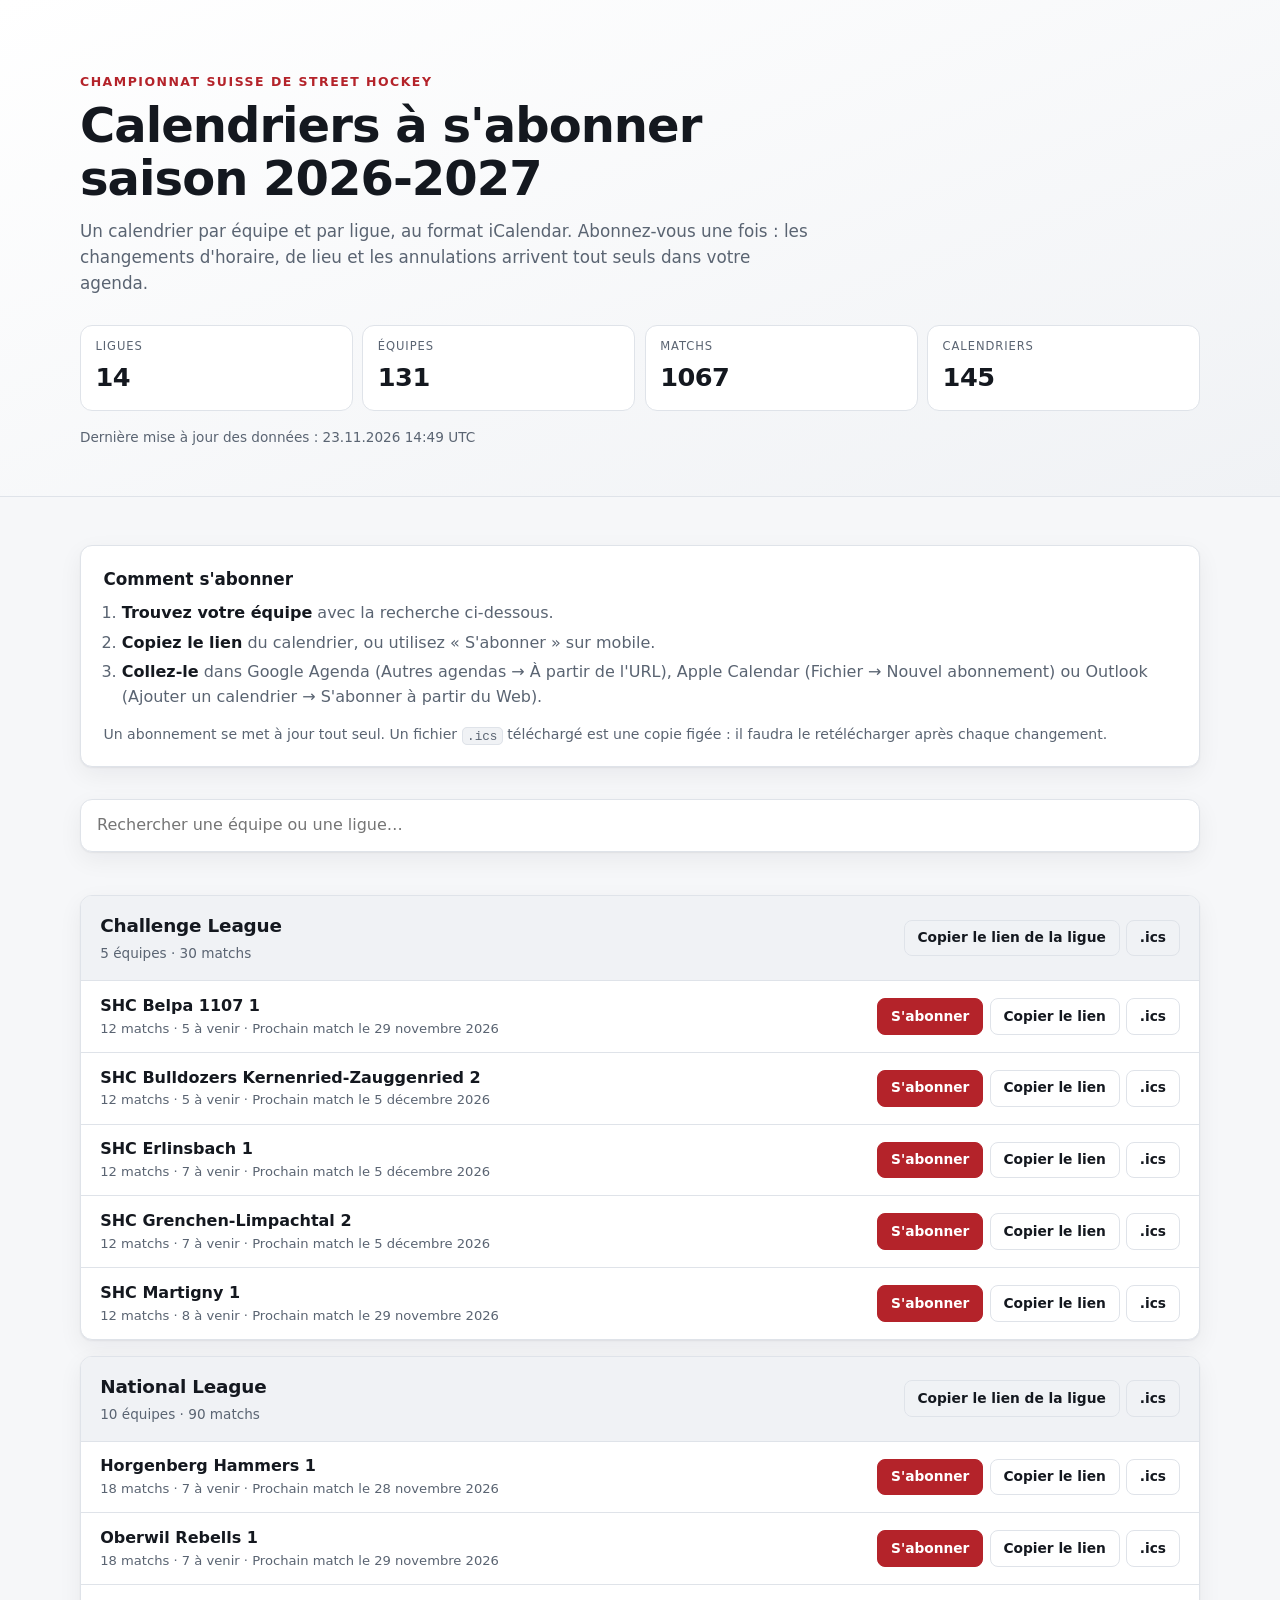
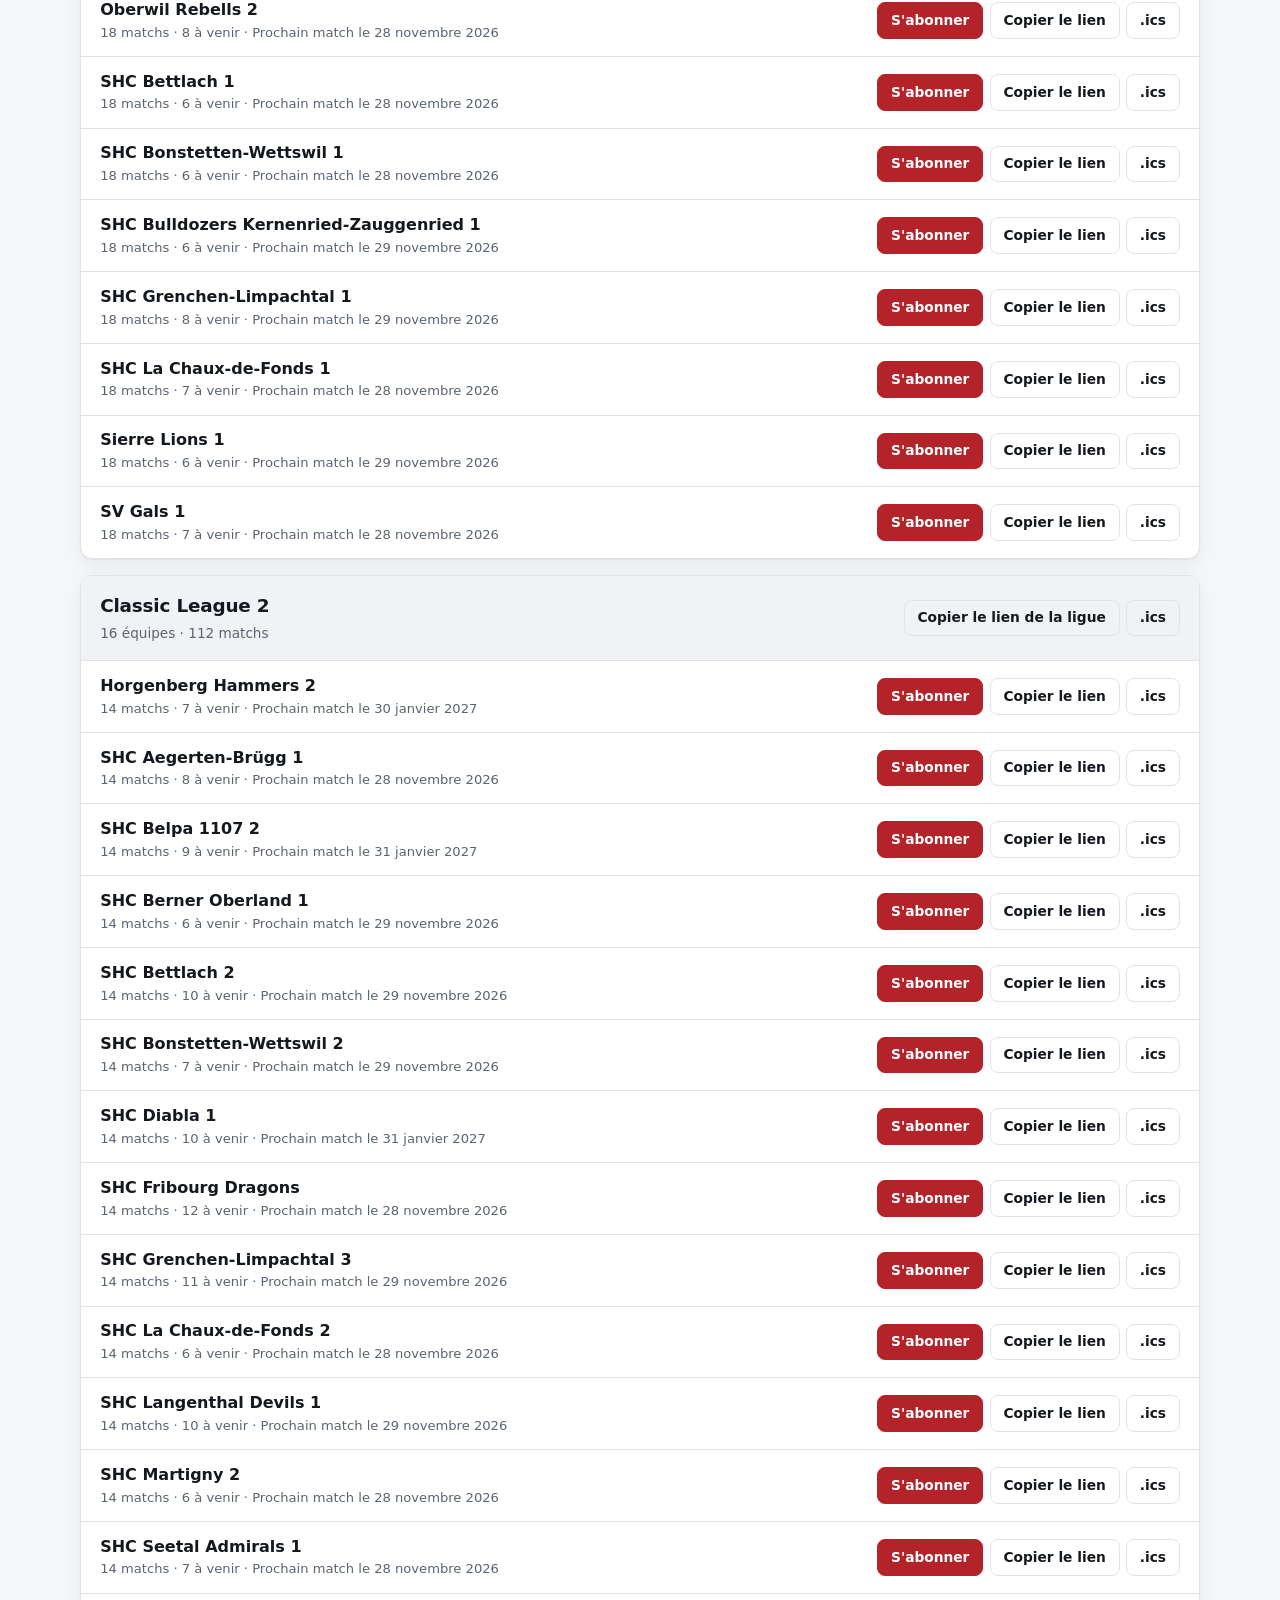
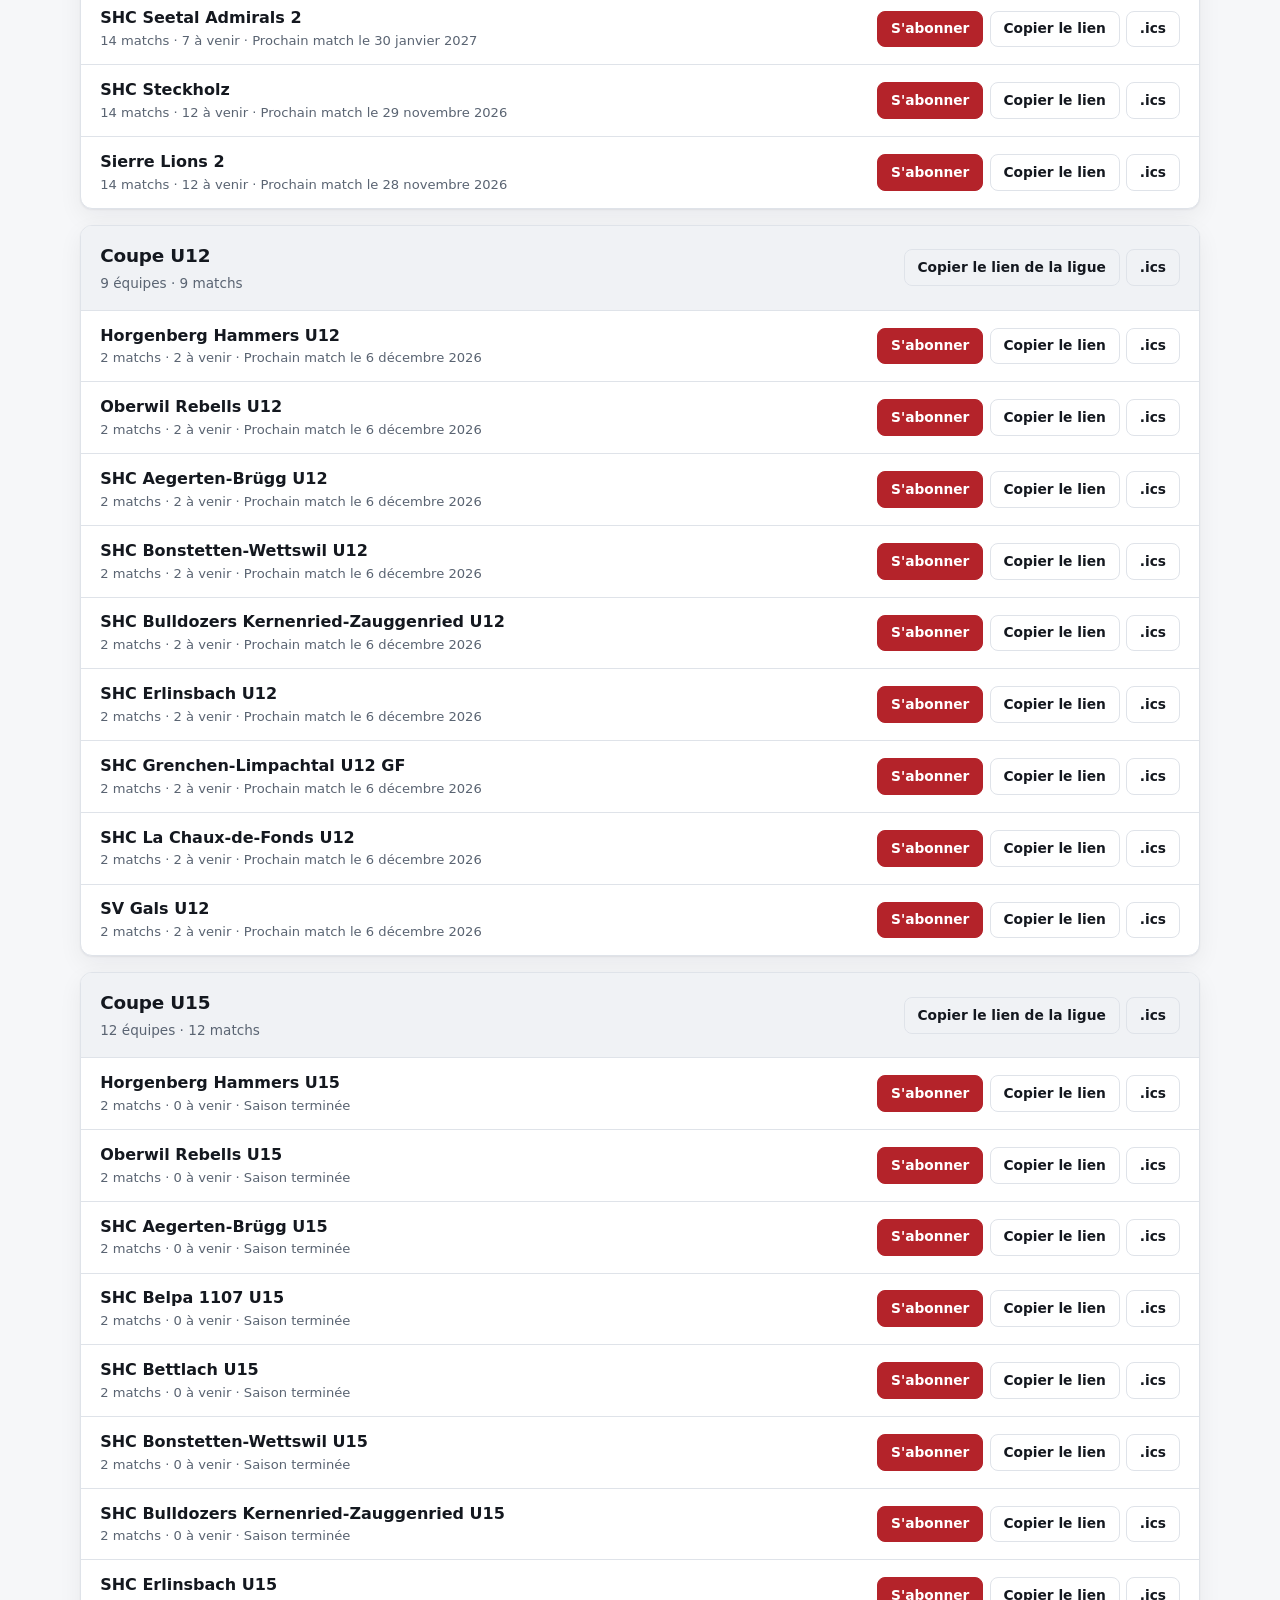
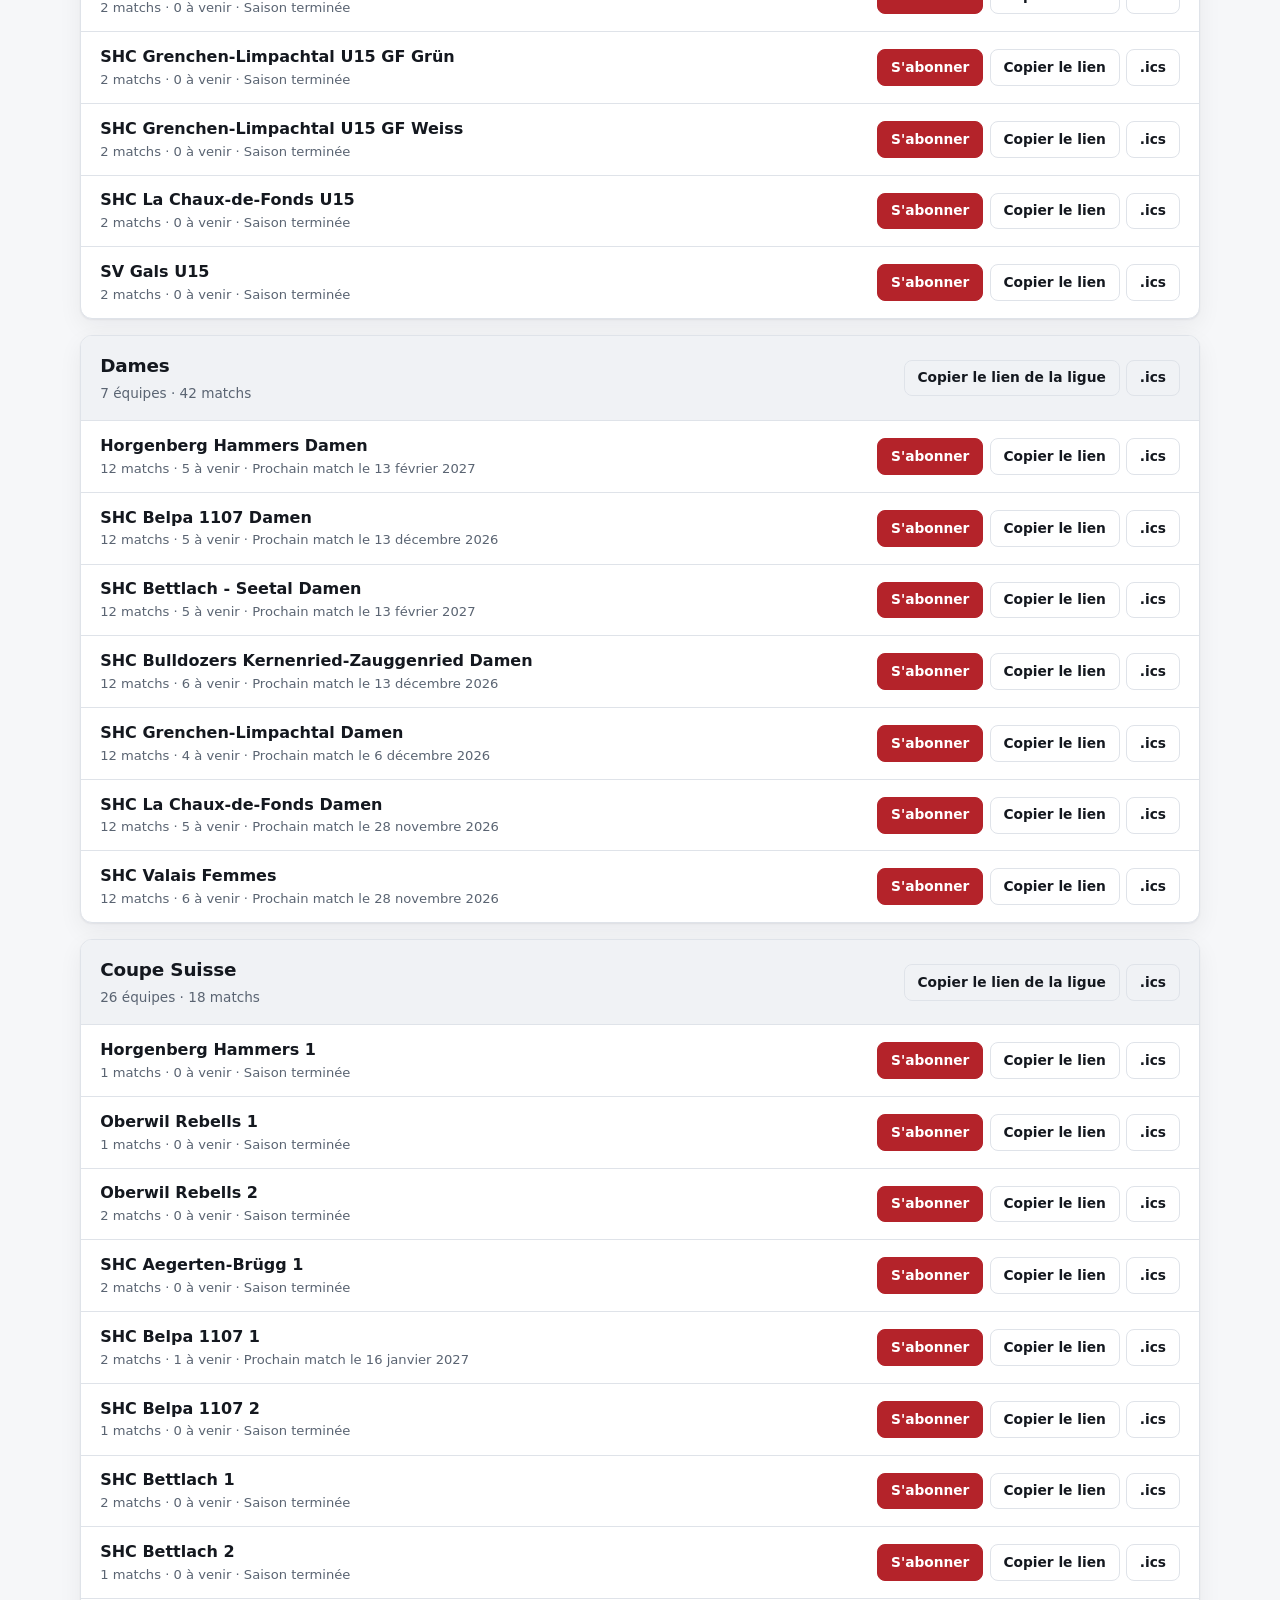
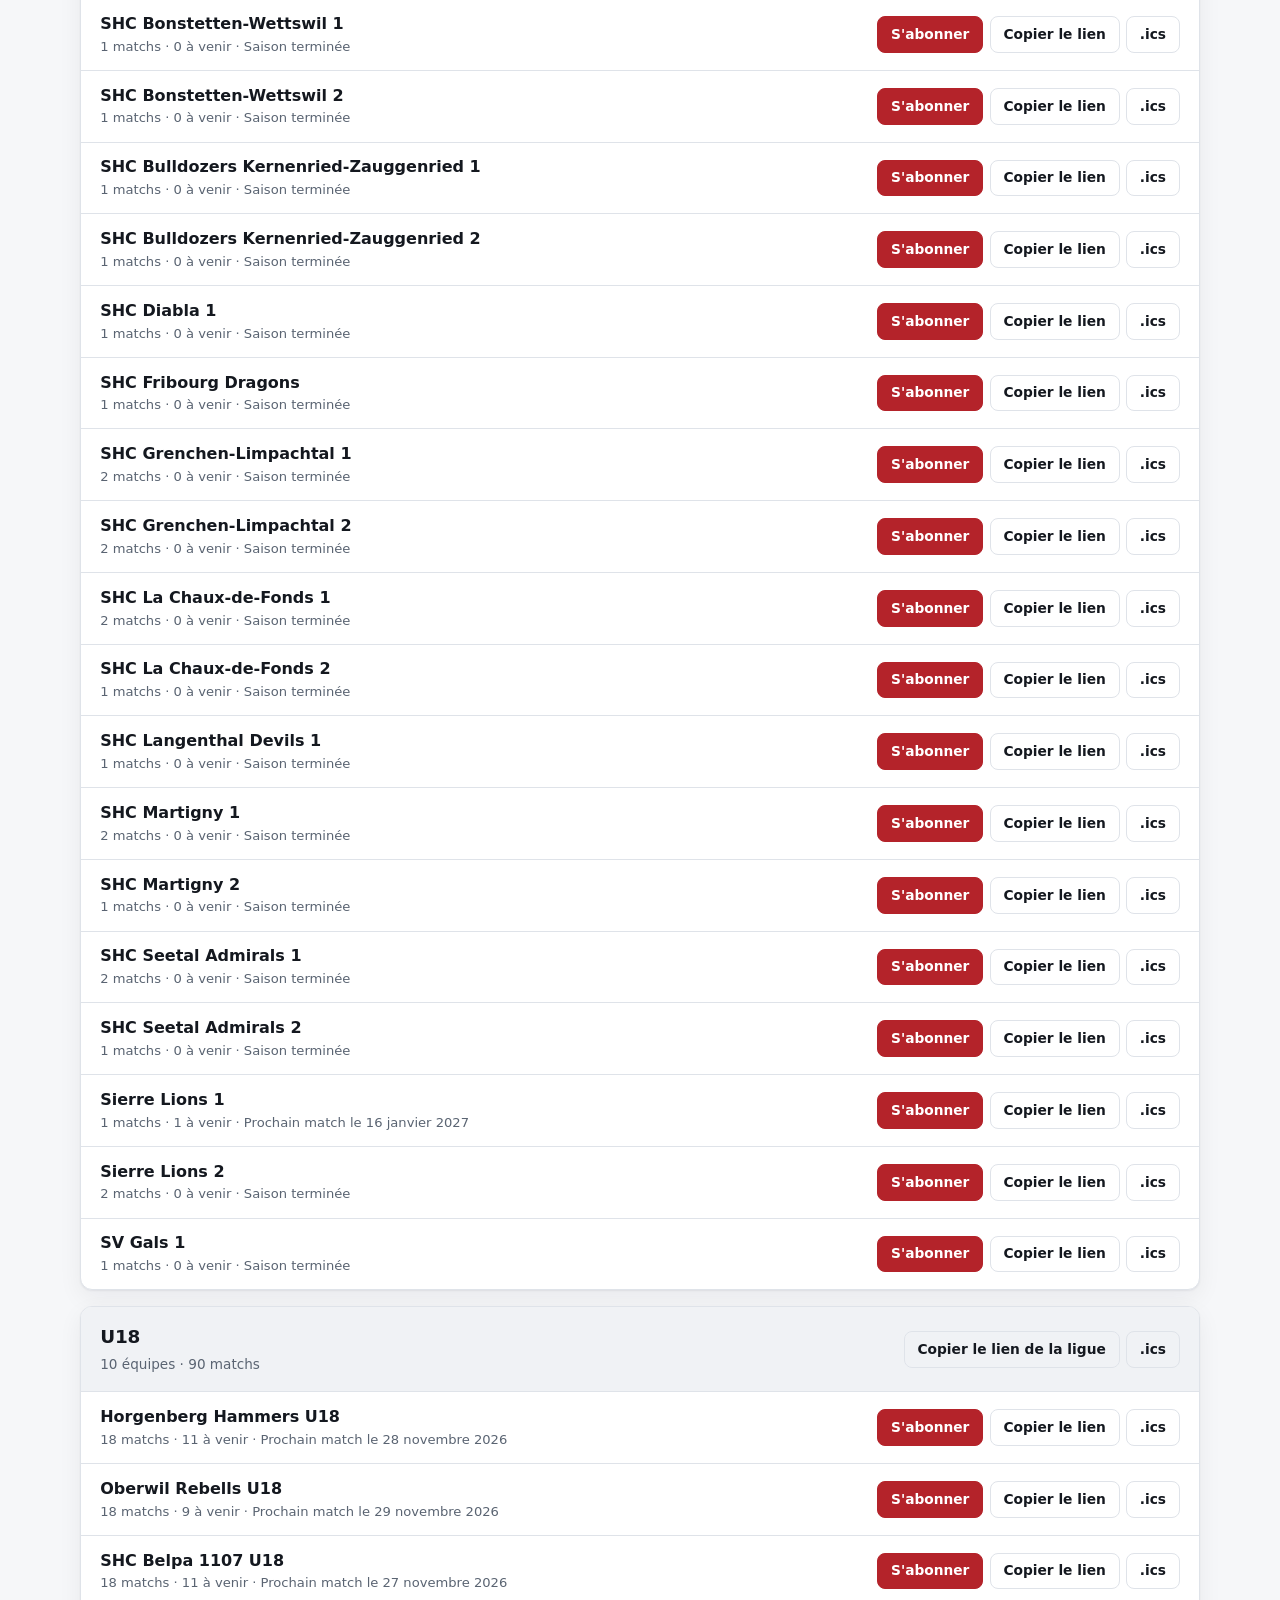
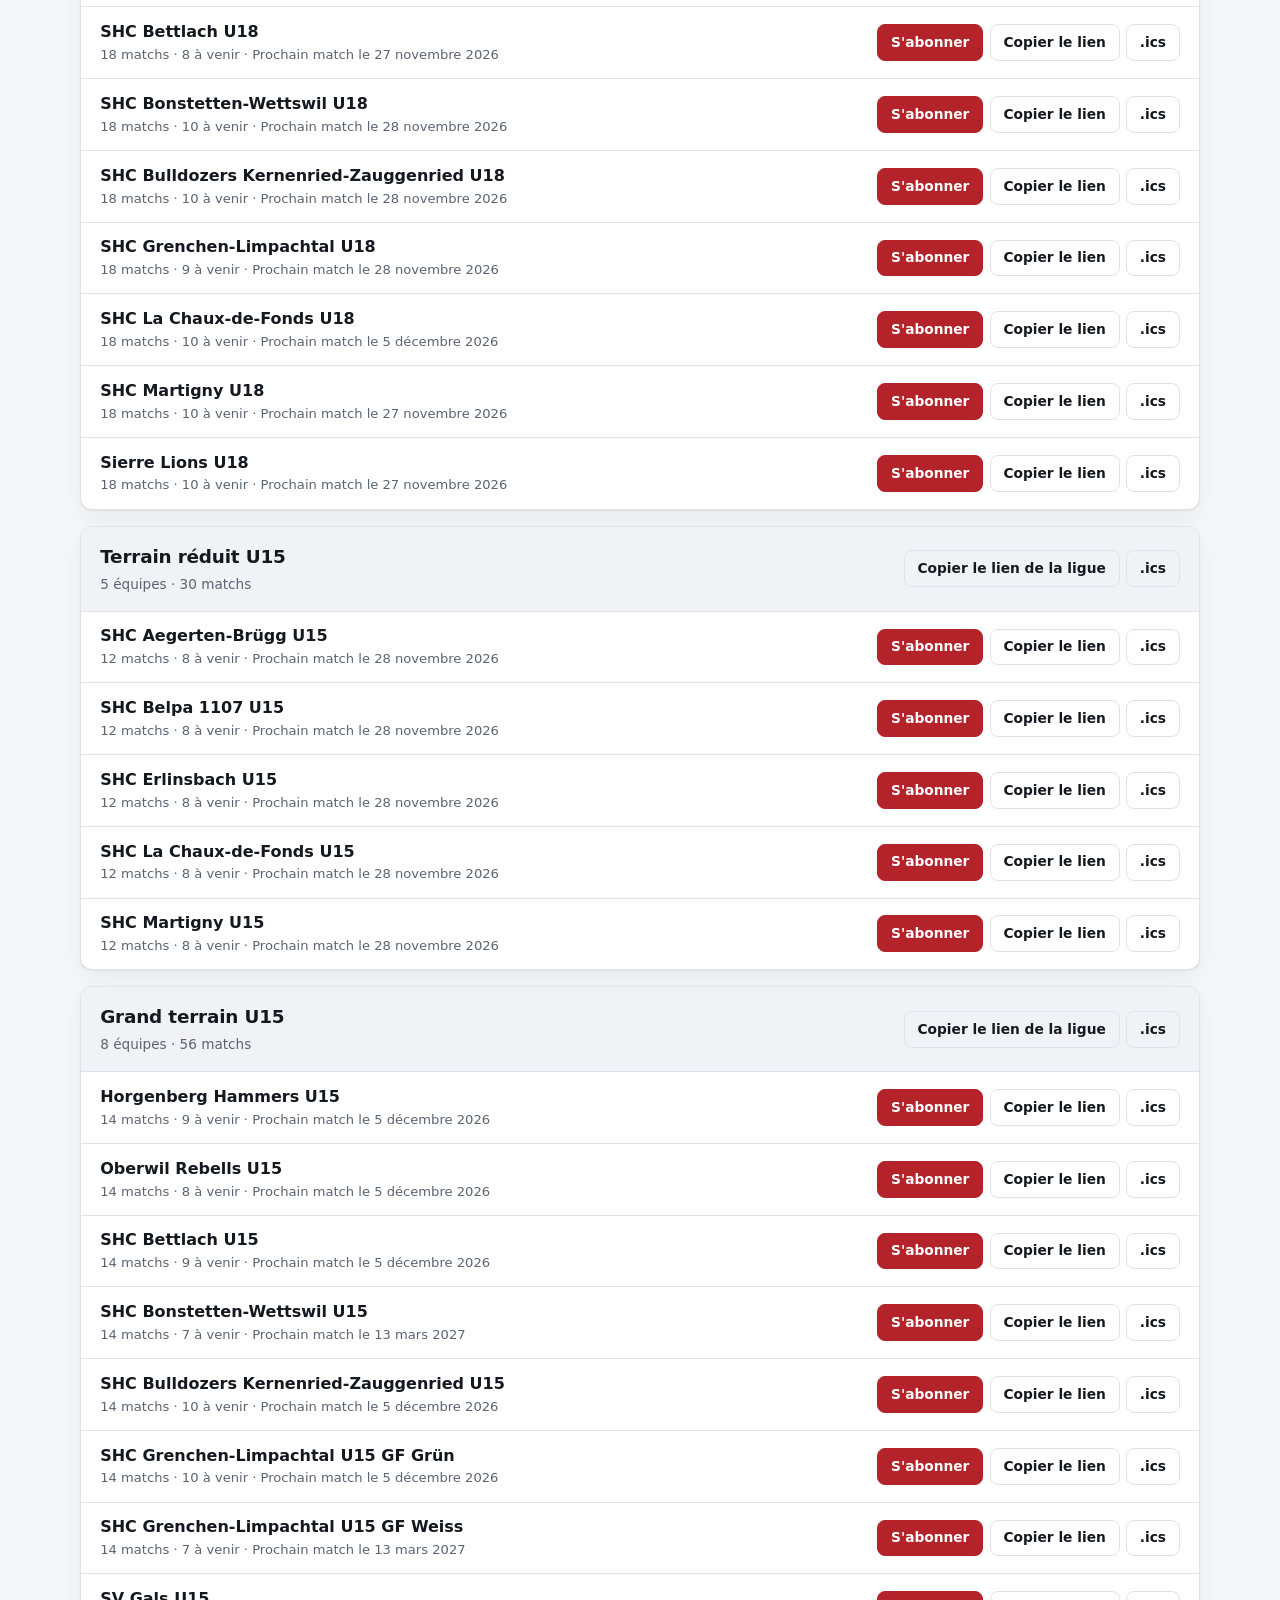
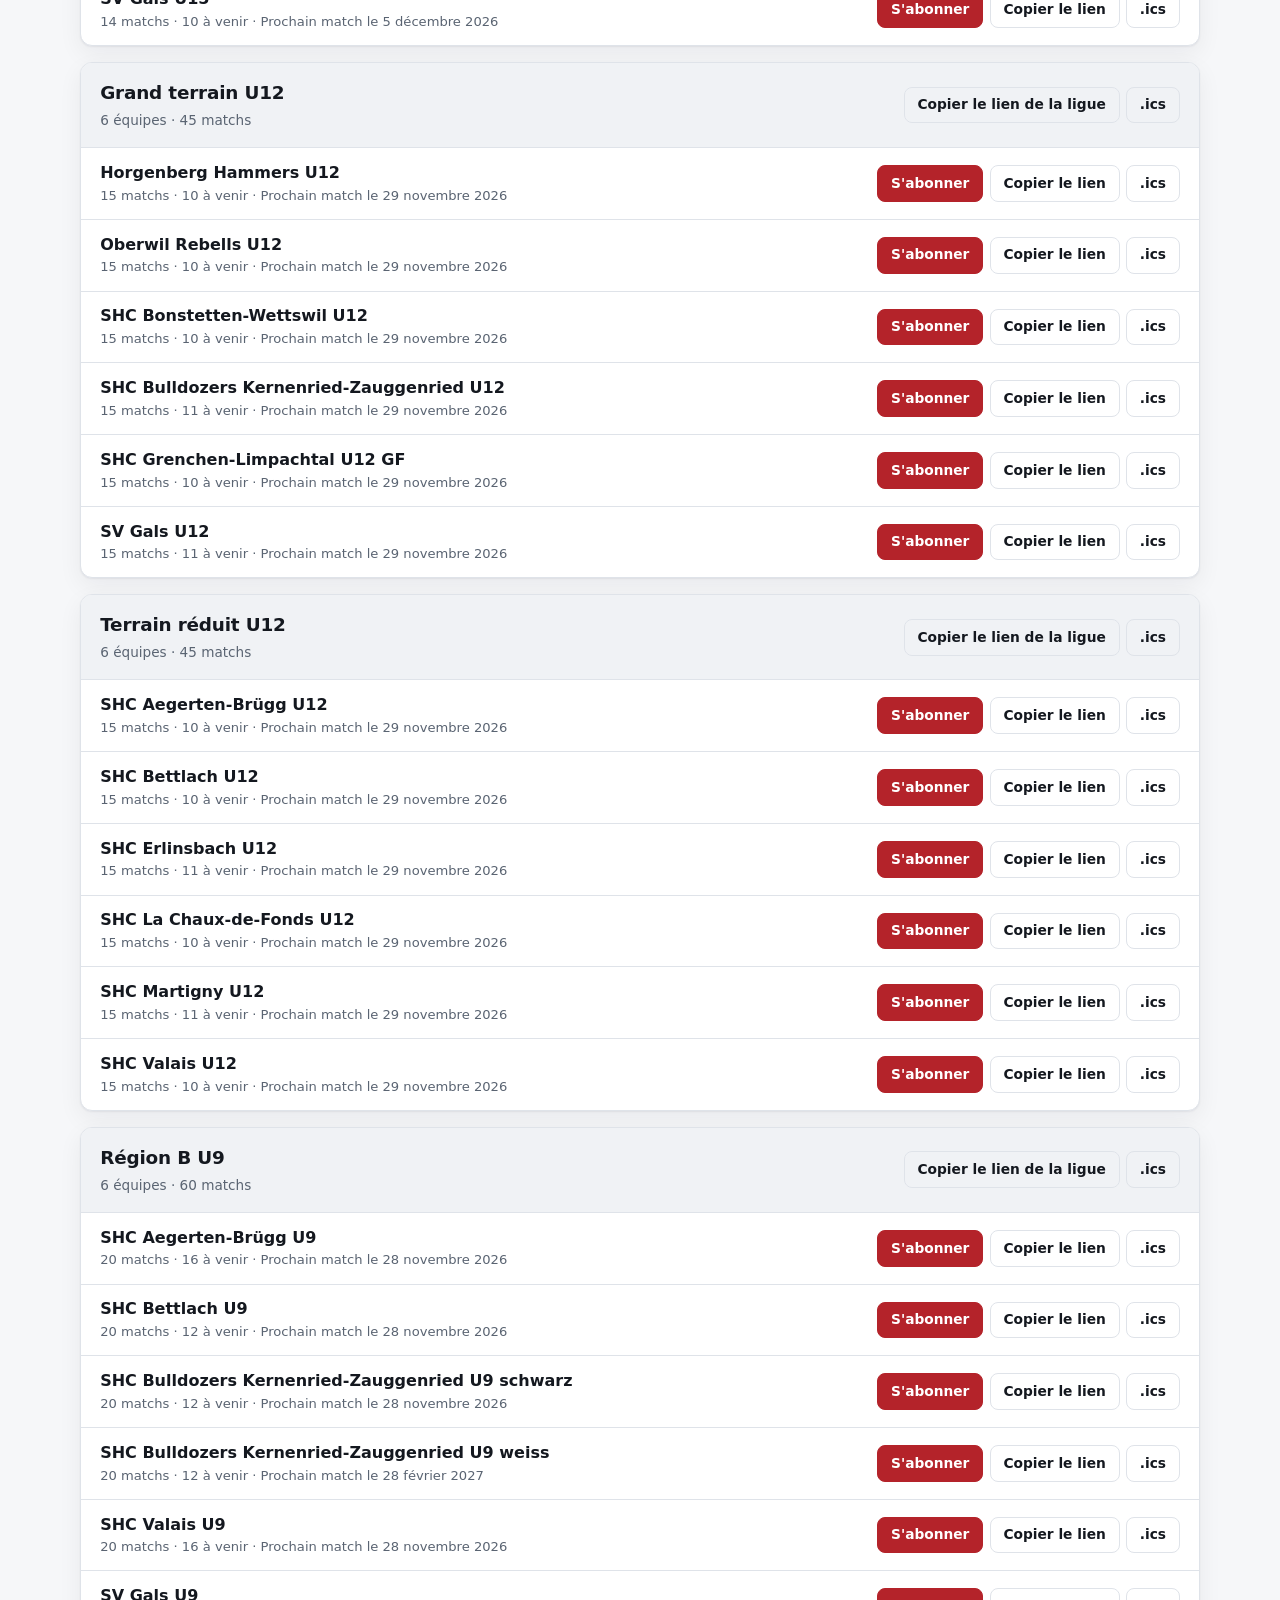
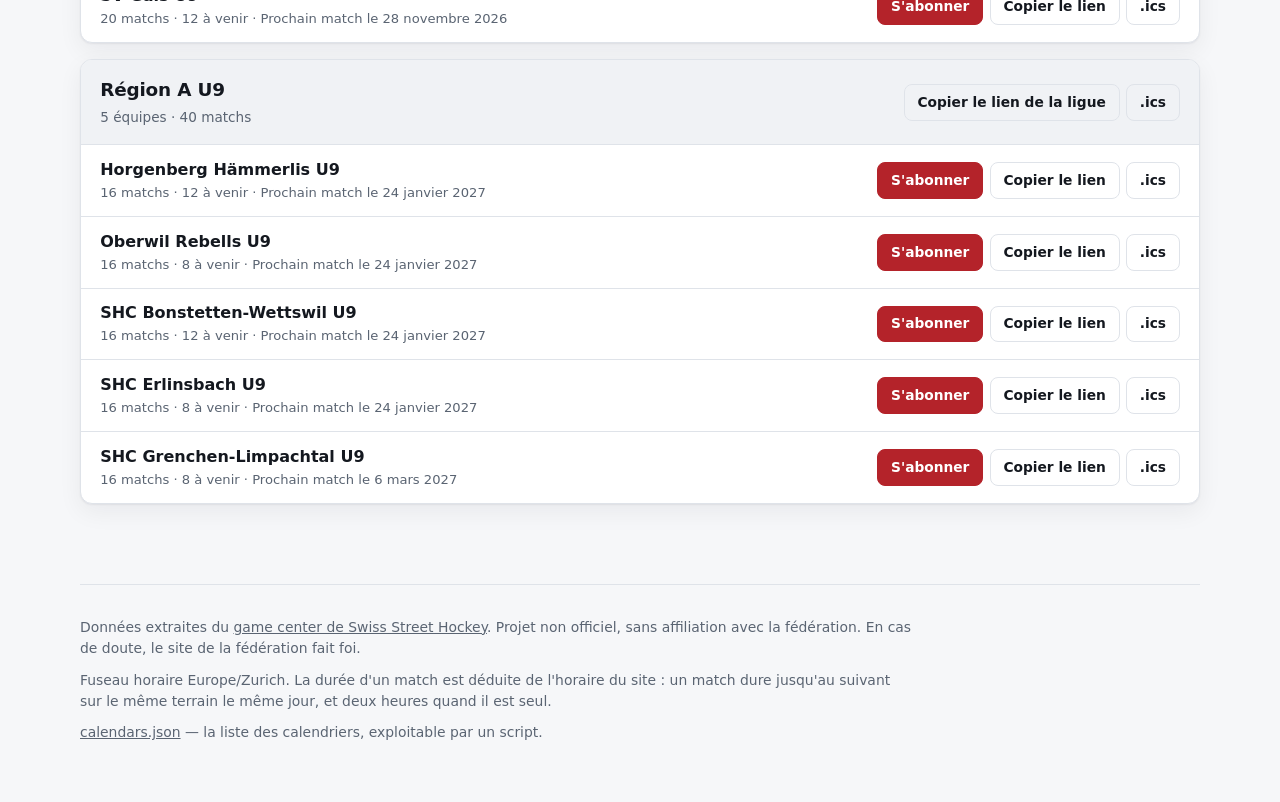
==== commit d6421914: "Refresh calendars from the game center" ====
--- a/docs/index.html
+++ b/docs/index.html
@@ -21,12 +21,12 @@
       seuls dans votre agenda.
     </p>
     <dl class="stats">
-      <div><dt>Ligues</dt><dd>19</dd></div>
-      <div><dt>Équipes</dt><dd>183</dd></div>
+      <div><dt>Ligues</dt><dd>14</dd></div>
+      <div><dt>Équipes</dt><dd>131</dd></div>
       <div><dt>Matchs</dt><dd>1067</dd></div>
-      <div><dt>Calendriers</dt><dd>202</dd></div>
+      <div><dt>Calendriers</dt><dd>145</dd></div>
     </dl>
-    <p class="updated">Dernière mise à jour des données : 19.10.2026 09:53 UTC</p>
+    <p class="updated">Dernière mise à jour des données : 23.11.2026 14:49 UTC</p>
   </div>
 </header>
 
@@ -67,7 +67,7 @@
           <li class="team" data-search="shc belpa 1107 1 challenge league">
             <div class="team__info">
               <span class="team__name">SHC Belpa 1107 1</span>
-              <span class="team__meta">12 matchs · 9 à venir · Prochain match le 24 octobre 2026</span>
+              <span class="team__meta">12 matchs · 5 à venir · Prochain match le 29 novembre 2026</span>
             </div>
             <div class="calendar-actions" data-path="calendars/challenge-league/shc-belpa-1107-1.ics">
               <button type="button" class="btn btn--primary" data-action="subscribe">S'abonner</button>
@@ -78,7 +78,7 @@
           <li class="team" data-search="shc bulldozers kernenried-zauggenried 2 challenge league">
             <div class="team__info">
               <span class="team__name">SHC Bulldozers Kernenried-Zauggenried 2</span>
-              <span class="team__meta">12 matchs · 8 à venir · Prochain match le 23 octobre 2026</span>
+              <span class="team__meta">12 matchs · 5 à venir · Prochain match le 5 décembre 2026</span>
             </div>
             <div class="calendar-actions" data-path="calendars/challenge-league/shc-bulldozers-kernenried-zauggenried-2.ics">
               <button type="button" class="btn btn--primary" data-action="subscribe">S'abonner</button>
@@ -89,7 +89,7 @@
           <li class="team" data-search="shc erlinsbach 1 challenge league">
             <div class="team__info">
               <span class="team__name">SHC Erlinsbach 1</span>
-              <span class="team__meta">12 matchs · 9 à venir · Prochain match le 8 novembre 2026</span>
+              <span class="team__meta">12 matchs · 7 à venir · Prochain match le 5 décembre 2026</span>
             </div>
             <div class="calendar-actions" data-path="calendars/challenge-league/shc-erlinsbach-1.ics">
               <button type="button" class="btn btn--primary" data-action="subscribe">S'abonner</button>
@@ -100,7 +100,7 @@
           <li class="team" data-search="shc grenchen-limpachtal 2 challenge league">
             <div class="team__info">
               <span class="team__name">SHC Grenchen-Limpachtal 2</span>
-              <span class="team__meta">12 matchs · 10 à venir · Prochain match le 23 octobre 2026</span>
+              <span class="team__meta">12 matchs · 7 à venir · Prochain match le 5 décembre 2026</span>
             </div>
             <div class="calendar-actions" data-path="calendars/challenge-league/shc-grenchen-limpachtal-2.ics">
               <button type="button" class="btn btn--primary" data-action="subscribe">S'abonner</button>
@@ -111,7 +111,7 @@
           <li class="team" data-search="shc martigny 1 challenge league">
             <div class="team__info">
               <span class="team__name">SHC Martigny 1</span>
-              <span class="team__meta">12 matchs · 10 à venir · Prochain match le 24 octobre 2026</span>
+              <span class="team__meta">12 matchs · 8 à venir · Prochain match le 29 novembre 2026</span>
             </div>
             <div class="calendar-actions" data-path="calendars/challenge-league/shc-martigny-1.ics">
               <button type="button" class="btn btn--primary" data-action="subscribe">S'abonner</button>
@@ -136,7 +136,7 @@
           <li class="team" data-search="horgenberg hammers 1 national league">
             <div class="team__info">
               <span class="team__name">Horgenberg Hammers 1</span>
-              <span class="team__meta">18 matchs · 12 à venir · Prochain match le 24 octobre 2026</span>
+              <span class="team__meta">18 matchs · 7 à venir · Prochain match le 28 novembre 2026</span>
             </div>
             <div class="calendar-actions" data-path="calendars/national-league/horgenberg-hammers-1.ics">
               <button type="button" class="btn btn--primary" data-action="subscribe">S'abonner</button>
@@ -147,7 +147,7 @@
           <li class="team" data-search="oberwil rebells 1 national league">
             <div class="team__info">
               <span class="team__name">Oberwil Rebells 1</span>
-              <span class="team__meta">18 matchs · 11 à venir · Prochain match le 25 octobre 2026</span>
+              <span class="team__meta">18 matchs · 7 à venir · Prochain match le 29 novembre 2026</span>
             </div>
             <div class="calendar-actions" data-path="calendars/national-league/oberwil-rebells-1.ics">
               <button type="button" class="btn btn--primary" data-action="subscribe">S'abonner</button>
@@ -158,7 +158,7 @@
           <li class="team" data-search="oberwil rebells 2 national league">
             <div class="team__info">
               <span class="team__name">Oberwil Rebells 2</span>
-              <span class="team__meta">18 matchs · 11 à venir · Prochain match le 24 octobre 2026</span>
+              <span class="team__meta">18 matchs · 8 à venir · Prochain match le 28 novembre 2026</span>
             </div>
             <div class="calendar-actions" data-path="calendars/national-league/oberwil-rebells-2.ics">
               <button type="button" class="btn btn--primary" data-action="subscribe">S'abonner</button>
@@ -169,7 +169,7 @@
           <li class="team" data-search="shc bettlach 1 national league">
             <div class="team__info">
               <span class="team__name">SHC Bettlach 1</span>
-              <span class="team__meta">18 matchs · 11 à venir · Prochain match le 24 octobre 2026</span>
+              <span class="team__meta">18 matchs · 6 à venir · Prochain match le 28 novembre 2026</span>
             </div>
             <div class="calendar-actions" data-path="calendars/national-league/shc-bettlach-1.ics">
               <button type="button" class="btn btn--primary" data-action="subscribe">S'abonner</button>
@@ -180,7 +180,7 @@
           <li class="team" data-search="shc bonstetten-wettswil 1 national league">
             <div class="team__info">
               <span class="team__name">SHC Bonstetten-Wettswil 1</span>
-              <span class="team__meta">18 matchs · 10 à venir · Prochain match le 25 octobre 2026</span>
+              <span class="team__meta">18 matchs · 6 à venir · Prochain match le 28 novembre 2026</span>
             </div>
             <div class="calendar-actions" data-path="calendars/national-league/shc-bonstetten-wettswil-1.ics">
               <button type="button" class="btn btn--primary" data-action="subscribe">S'abonner</button>
@@ -191,7 +191,7 @@
           <li class="team" data-search="shc bulldozers kernenried-zauggenried 1 national league">
             <div class="team__info">
               <span class="team__name">SHC Bulldozers Kernenried-Zauggenried 1</span>
-              <span class="team__meta">18 matchs · 11 à venir · Prochain match le 24 octobre 2026</span>
+              <span class="team__meta">18 matchs · 6 à venir · Prochain match le 29 novembre 2026</span>
             </div>
             <div class="calendar-actions" data-path="calendars/national-league/shc-bulldozers-kernenried-zauggenried-1.ics">
               <button type="button" class="btn btn--primary" data-action="subscribe">S'abonner</button>
@@ -202,7 +202,7 @@
           <li class="team" data-search="shc grenchen-limpachtal 1 national league">
             <div class="team__info">
               <span class="team__name">SHC Grenchen-Limpachtal 1</span>
-              <span class="team__meta">18 matchs · 13 à venir · Prochain match le 25 octobre 2026</span>
+              <span class="team__meta">18 matchs · 8 à venir · Prochain match le 29 novembre 2026</span>
             </div>
             <div class="calendar-actions" data-path="calendars/national-league/shc-grenchen-limpachtal-1.ics">
               <button type="button" class="btn btn--primary" data-action="subscribe">S'abonner</button>
@@ -213,7 +213,7 @@
           <li class="team" data-search="shc la chaux-de-fonds 1 national league">
             <div class="team__info">
               <span class="team__name">SHC La Chaux-de-Fonds 1</span>
-              <span class="team__meta">18 matchs · 14 à venir · Prochain match le 24 octobre 2026</span>
+              <span class="team__meta">18 matchs · 7 à venir · Prochain match le 28 novembre 2026</span>
             </div>
             <div class="calendar-actions" data-path="calendars/national-league/shc-la-chaux-de-fonds-1.ics">
               <button type="button" class="btn btn--primary" data-action="subscribe">S'abonner</button>
@@ -224,7 +224,7 @@
           <li class="team" data-search="sierre lions 1 national league">
             <div class="team__info">
               <span class="team__name">Sierre Lions 1</span>
-              <span class="team__meta">18 matchs · 11 à venir · Prochain match le 25 octobre 2026</span>
+              <span class="team__meta">18 matchs · 6 à venir · Prochain match le 29 novembre 2026</span>
             </div>
             <div class="calendar-actions" data-path="calendars/national-league/sierre-lions-1.ics">
               <button type="button" class="btn btn--primary" data-action="subscribe">S'abonner</button>
@@ -235,7 +235,7 @@
           <li class="team" data-search="sv gals 1 national league">
             <div class="team__info">
               <span class="team__name">SV Gals 1</span>
-              <span class="team__meta">18 matchs · 12 à venir · Prochain match le 24 octobre 2026</span>
+              <span class="team__meta">18 matchs · 7 à venir · Prochain match le 28 novembre 2026</span>
             </div>
             <div class="calendar-actions" data-path="calendars/national-league/sv-gals-1.ics">
               <button type="button" class="btn btn--primary" data-action="subscribe">S'abonner</button>
@@ -260,7 +260,7 @@
           <li class="team" data-search="horgenberg hammers 2 classic league 2">
             <div class="team__info">
               <span class="team__name">Horgenberg Hammers 2</span>
-              <span class="team__meta">14 matchs · 11 à venir · Prochain match le 1 novembre 2026</span>
+              <span class="team__meta">14 matchs · 7 à venir · Prochain match le 30 janvier 2027</span>
             </div>
             <div class="calendar-actions" data-path="calendars/classic-league-2/horgenberg-hammers-2.ics">
               <button type="button" class="btn btn--primary" data-action="subscribe">S'abonner</button>
@@ -271,7 +271,7 @@
           <li class="team" data-search="shc aegerten-brügg 1 classic league 2">
             <div class="team__info">
               <span class="team__name">SHC Aegerten-Brügg 1</span>
-              <span class="team__meta">14 matchs · 10 à venir · Prochain match le 14 novembre 2026</span>
+              <span class="team__meta">14 matchs · 8 à venir · Prochain match le 28 novembre 2026</span>
             </div>
             <div class="calendar-actions" data-path="calendars/classic-league-2/shc-aegerten-brugg-1.ics">
               <button type="button" class="btn btn--primary" data-action="subscribe">S'abonner</button>
@@ -282,7 +282,7 @@
           <li class="team" data-search="shc belpa 1107 2 classic league 2">
             <div class="team__info">
               <span class="team__name">SHC Belpa 1107 2</span>
-              <span class="team__meta">14 matchs · 11 à venir · Prochain match le 14 novembre 2026</span>
+              <span class="team__meta">14 matchs · 9 à venir · Prochain match le 31 janvier 2027</span>
             </div>
             <div class="calendar-actions" data-path="calendars/classic-league-2/shc-belpa-1107-2.ics">
               <button type="button" class="btn btn--primary" data-action="subscribe">S'abonner</button>
@@ -293,7 +293,7 @@
           <li class="team" data-search="shc berner oberland 1 classic league 2">
             <div class="team__info">
               <span class="team__name">SHC Berner Oberland 1</span>
-              <span class="team__meta">14 matchs · 11 à venir · Prochain match le 1 novembre 2026</span>
+              <span class="team__meta">14 matchs · 6 à venir · Prochain match le 29 novembre 2026</span>
             </div>
             <div class="calendar-actions" data-path="calendars/classic-league-2/shc-berner-oberland-1.ics">
               <button type="button" class="btn btn--primary" data-action="subscribe">S'abonner</button>
@@ -304,7 +304,7 @@
           <li class="team" data-search="shc bettlach 2 classic league 2">
             <div class="team__info">
               <span class="team__name">SHC Bettlach 2</span>
-              <span class="team__meta">14 matchs · 12 à venir · Prochain match le 14 novembre 2026</span>
+              <span class="team__meta">14 matchs · 10 à venir · Prochain match le 29 novembre 2026</span>
             </div>
             <div class="calendar-actions" data-path="calendars/classic-league-2/shc-bettlach-2.ics">
               <button type="button" class="btn btn--primary" data-action="subscribe">S'abonner</button>
@@ -315,7 +315,7 @@
           <li class="team" data-search="shc bonstetten-wettswil 2 classic league 2">
             <div class="team__info">
               <span class="team__name">SHC Bonstetten-Wettswil 2</span>
-              <span class="team__meta">14 matchs · 12 à venir · Prochain match le 1 novembre 2026</span>
+              <span class="team__meta">14 matchs · 7 à venir · Prochain match le 29 novembre 2026</span>
             </div>
             <div class="calendar-actions" data-path="calendars/classic-league-2/shc-bonstetten-wettswil-2.ics">
               <button type="button" class="btn btn--primary" data-action="subscribe">S'abonner</button>
@@ -326,7 +326,7 @@
           <li class="team" data-search="shc diabla 1 classic league 2">
             <div class="team__info">
               <span class="team__name">SHC Diabla 1</span>
-              <span class="team__meta">14 matchs · 12 à venir · Prochain match le 14 novembre 2026</span>
+              <span class="team__meta">14 matchs · 10 à venir · Prochain match le 31 janvier 2027</span>
             </div>
             <div class="calendar-actions" data-path="calendars/classic-league-2/shc-diabla-1.ics">
               <button type="button" class="btn btn--primary" data-action="subscribe">S'abonner</button>
@@ -348,7 +348,7 @@
           <li class="team" data-search="shc grenchen-limpachtal 3 classic league 2">
             <div class="team__info">
               <span class="team__name">SHC Grenchen-Limpachtal 3</span>
-              <span class="team__meta">14 matchs · 14 à venir · Prochain match le 1 novembre 2026</span>
+              <span class="team__meta">14 matchs · 11 à venir · Prochain match le 29 novembre 2026</span>
             </div>
             <div class="calendar-actions" data-path="calendars/classic-league-2/shc-grenchen-limpachtal-3.ics">
               <button type="button" class="btn btn--primary" data-action="subscribe">S'abonner</button>
@@ -359,7 +359,7 @@
           <li class="team" data-search="shc la chaux-de-fonds 2 classic league 2">
             <div class="team__info">
               <span class="team__name">SHC La Chaux-de-Fonds 2</span>
-              <span class="team__meta">14 matchs · 9 à venir · Prochain match le 14 novembre 2026</span>
+              <span class="team__meta">14 matchs · 6 à venir · Prochain match le 28 novembre 2026</span>
             </div>
             <div class="calendar-actions" data-path="calendars/classic-league-2/shc-la-chaux-de-fonds-2.ics">
               <button type="button" class="btn btn--primary" data-action="subscribe">S'abonner</button>
@@ -370,7 +370,7 @@
           <li class="team" data-search="shc langenthal devils 1 classic league 2">
             <div class="team__info">
               <span class="team__name">SHC Langenthal Devils 1</span>
-              <span class="team__meta">14 matchs · 12 à venir · Prochain match le 14 novembre 2026</span>
+              <span class="team__meta">14 matchs · 10 à venir · Prochain match le 29 novembre 2026</span>
             </div>
             <div class="calendar-actions" data-path="calendars/classic-league-2/shc-langenthal-devils-1.ics">
               <button type="button" class="btn btn--primary" data-action="subscribe">S'abonner</button>
@@ -381,7 +381,7 @@
           <li class="team" data-search="shc martigny 2 classic league 2">
             <div class="team__info">
               <span class="team__name">SHC Martigny 2</span>
-              <span class="team__meta">14 matchs · 9 à venir · Prochain match le 14 novembre 2026</span>
+              <span class="team__meta">14 matchs · 6 à venir · Prochain match le 28 novembre 2026</span>
             </div>
             <div class="calendar-actions" data-path="calendars/classic-league-2/shc-martigny-2.ics">
               <button type="button" class="btn btn--primary" data-action="subscribe">S'abonner</button>
@@ -392,7 +392,7 @@
           <li class="team" data-search="shc seetal admirals 1 classic league 2">
             <div class="team__info">
               <span class="team__name">SHC Seetal Admirals 1</span>
-              <span class="team__meta">14 matchs · 9 à venir · Prochain match le 14 novembre 2026</span>
+              <span class="team__meta">14 matchs · 7 à venir · Prochain match le 28 novembre 2026</span>
             </div>
             <div class="calendar-actions" data-path="calendars/classic-league-2/shc-seetal-admirals-1.ics">
               <button type="button" class="btn btn--primary" data-action="subscribe">S'abonner</button>
@@ -403,7 +403,7 @@
           <li class="team" data-search="shc seetal admirals 2 classic league 2">
             <div class="team__info">
               <span class="team__name">SHC Seetal Admirals 2</span>
-              <span class="team__meta">14 matchs · 12 à venir · Prochain match le 1 novembre 2026</span>
+              <span class="team__meta">14 matchs · 7 à venir · Prochain match le 30 janvier 2027</span>
             </div>
             <div class="calendar-actions" data-path="calendars/classic-league-2/shc-seetal-admirals-2.ics">
               <button type="button" class="btn btn--primary" data-action="subscribe">S'abonner</button>
@@ -414,7 +414,7 @@
           <li class="team" data-search="shc steckholz classic league 2">
             <div class="team__info">
               <span class="team__name">SHC Steckholz</span>
-              <span class="team__meta">14 matchs · 14 à venir · Prochain match le 1 novembre 2026</span>
+              <span class="team__meta">14 matchs · 12 à venir · Prochain match le 29 novembre 2026</span>
             </div>
             <div class="calendar-actions" data-path="calendars/classic-league-2/shc-steckholz.ics">
               <button type="button" class="btn btn--primary" data-action="subscribe">S'abonner</button>
@@ -563,7 +563,7 @@
           <li class="team" data-search="horgenberg hammers u15 coupe u15">
             <div class="team__info">
               <span class="team__name">Horgenberg Hammers U15</span>
-              <span class="team__meta">2 matchs · 2 à venir · Prochain match le 22 novembre 2026</span>
+              <span class="team__meta">2 matchs · 0 à venir · Saison terminée</span>
             </div>
             <div class="calendar-actions" data-path="calendars/coupe-u15/horgenberg-hammers-u15.ics">
               <button type="button" class="btn btn--primary" data-action="subscribe">S'abonner</button>
@@ -574,7 +574,7 @@
           <li class="team" data-search="oberwil rebells u15 coupe u15">
             <div class="team__info">
               <span class="team__name">Oberwil Rebells U15</span>
-              <span class="team__meta">2 matchs · 2 à venir · Prochain match le 21 novembre 2026</span>
+              <span class="team__meta">2 matchs · 0 à venir · Saison terminée</span>
             </div>
             <div class="calendar-actions" data-path="calendars/coupe-u15/oberwil-rebells-u15.ics">
               <button type="button" class="btn btn--primary" data-action="subscribe">S'abonner</button>
@@ -585,7 +585,7 @@
           <li class="team" data-search="shc aegerten-brügg u15 coupe u15">
             <div class="team__info">
               <span class="team__name">SHC Aegerten-Brügg U15</span>
-              <span class="team__meta">2 matchs · 2 à venir · Prochain match le 21 novembre 2026</span>
+              <span class="team__meta">2 matchs · 0 à venir · Saison terminée</span>
             </div>
             <div class="calendar-actions" data-path="calendars/coupe-u15/shc-aegerten-brugg-u15.ics">
               <button type="button" class="btn btn--primary" data-action="subscribe">S'abonner</button>
@@ -596,7 +596,7 @@
           <li class="team" data-search="shc belpa 1107 u15 coupe u15">
             <div class="team__info">
               <span class="team__name">SHC Belpa 1107 U15</span>
-              <span class="team__meta">2 matchs · 2 à venir · Prochain match le 22 novembre 2026</span>
+              <span class="team__meta">2 matchs · 0 à venir · Saison terminée</span>
             </div>
             <div class="calendar-actions" data-path="calendars/coupe-u15/shc-belpa-1107-u15.ics">
               <button type="button" class="btn btn--primary" data-action="subscribe">S'abonner</button>
@@ -607,7 +607,7 @@
           <li class="team" data-search="shc bettlach u15 coupe u15">
             <div class="team__info">
               <span class="team__name">SHC Bettlach U15</span>
-              <span class="team__meta">2 matchs · 2 à venir · Prochain match le 22 novembre 2026</span>
+              <span class="team__meta">2 matchs · 0 à venir · Saison terminée</span>
             </div>
             <div class="calendar-actions" data-path="calendars/coupe-u15/shc-bettlach-u15.ics">
               <button type="button" class="btn btn--primary" data-action="subscribe">S'abonner</button>
@@ -618,7 +618,7 @@
           <li class="team" data-search="shc bonstetten-wettswil u15 coupe u15">
             <div class="team__info">
               <span class="team__name">SHC Bonstetten-Wettswil U15</span>
-              <span class="team__meta">2 matchs · 2 à venir · Prochain match le 22 novembre 2026</span>
+              <span class="team__meta">2 matchs · 0 à venir · Saison terminée</span>
             </div>
             <div class="calendar-actions" data-path="calendars/coupe-u15/shc-bonstetten-wettswil-u15.ics">
               <button type="button" class="btn btn--primary" data-action="subscribe">S'abonner</button>
@@ -629,7 +629,7 @@
           <li class="team" data-search="shc bulldozers kernenried-zauggenried u15 coupe u15">
             <div class="team__info">
               <span class="team__name">SHC Bulldozers Kernenried-Zauggenried U15</span>
-              <span class="team__meta">2 matchs · 2 à venir · Prochain match le 22 novembre 2026</span>
+              <span class="team__meta">2 matchs · 0 à venir · Saison terminée</span>
             </div>
             <div class="calendar-actions" data-path="calendars/coupe-u15/shc-bulldozers-kernenried-zauggenried-u15.ics">
               <button type="button" class="btn btn--primary" data-action="subscribe">S'abonner</button>
@@ -640,7 +640,7 @@
           <li class="team" data-search="shc erlinsbach u15 coupe u15">
             <div class="team__info">
               <span class="team__name">SHC Erlinsbach U15</span>
-              <span class="team__meta">2 matchs · 2 à venir · Prochain match le 21 novembre 2026</span>
+              <span class="team__meta">2 matchs · 0 à venir · Saison terminée</span>
             </div>
             <div class="calendar-actions" data-path="calendars/coupe-u15/shc-erlinsbach-u15.ics">
               <button type="button" class="btn btn--primary" data-action="subscribe">S'abonner</button>
@@ -651,7 +651,7 @@
           <li class="team" data-search="shc grenchen-limpachtal u15 gf grün coupe u15">
             <div class="team__info">
               <span class="team__name">SHC Grenchen-Limpachtal U15 GF Grün</span>
-              <span class="team__meta">2 matchs · 2 à venir · Prochain match le 22 novembre 2026</span>
+              <span class="team__meta">2 matchs · 0 à venir · Saison terminée</span>
             </div>
             <div class="calendar-actions" data-path="calendars/coupe-u15/shc-grenchen-limpachtal-u15-gf-grun.ics">
               <button type="button" class="btn btn--primary" data-action="subscribe">S'abonner</button>
@@ -662,7 +662,7 @@
           <li class="team" data-search="shc grenchen-limpachtal u15 gf weiss coupe u15">
             <div class="team__info">
               <span class="team__name">SHC Grenchen-Limpachtal U15 GF Weiss</span>
-              <span class="team__meta">2 matchs · 2 à venir · Prochain match le 22 novembre 2026</span>
+              <span class="team__meta">2 matchs · 0 à venir · Saison terminée</span>
             </div>
             <div class="calendar-actions" data-path="calendars/coupe-u15/shc-grenchen-limpachtal-u15-gf-weiss.ics">
               <button type="button" class="btn btn--primary" data-action="subscribe">S'abonner</button>
@@ -673,7 +673,7 @@
           <li class="team" data-search="shc la chaux-de-fonds u15 coupe u15">
             <div class="team__info">
               <span class="team__name">SHC La Chaux-de-Fonds U15</span>
-              <span class="team__meta">2 matchs · 2 à venir · Prochain match le 21 novembre 2026</span>
+              <span class="team__meta">2 matchs · 0 à venir · Saison terminée</span>
             </div>
             <div class="calendar-actions" data-path="calendars/coupe-u15/shc-la-chaux-de-fonds-u15.ics">
               <button type="button" class="btn btn--primary" data-action="subscribe">S'abonner</button>
@@ -684,7 +684,7 @@
           <li class="team" data-search="sv gals u15 coupe u15">
             <div class="team__info">
               <span class="team__name">SV Gals U15</span>
-              <span class="team__meta">2 matchs · 2 à venir · Prochain match le 22 novembre 2026</span>
+              <span class="team__meta">2 matchs · 0 à venir · Saison terminée</span>
             </div>
             <div class="calendar-actions" data-path="calendars/coupe-u15/sv-gals-u15.ics">
               <button type="button" class="btn btn--primary" data-action="subscribe">S'abonner</button>
@@ -709,7 +709,7 @@
           <li class="team" data-search="horgenberg hammers damen dames">
             <div class="team__info">
               <span class="team__name">Horgenberg Hammers Damen</span>
-              <span class="team__meta">12 matchs · 10 à venir · Prochain match le 25 octobre 2026</span>
+              <span class="team__meta">12 matchs · 5 à venir · Prochain match le 13 février 2027</span>
             </div>
             <div class="calendar-actions" data-path="calendars/dames/horgenberg-hammers-damen.ics">
               <button type="button" class="btn btn--primary" data-action="subscribe">S'abonner</button>
@@ -720,7 +720,7 @@
           <li class="team" data-search="shc belpa 1107 damen dames">
             <div class="team__info">
               <span class="team__name">SHC Belpa 1107 Damen</span>
-              <span class="team__meta">12 matchs · 10 à venir · Prochain match le 31 octobre 2026</span>
+              <span class="team__meta">12 matchs · 5 à venir · Prochain match le 13 décembre 2026</span>
             </div>
             <div class="calendar-actions" data-path="calendars/dames/shc-belpa-1107-damen.ics">
               <button type="button" class="btn btn--primary" data-action="subscribe">S'abonner</button>
@@ -731,7 +731,7 @@
           <li class="team" data-search="shc bettlach - seetal damen dames">
             <div class="team__info">
               <span class="team__name">SHC Bettlach - Seetal Damen</span>
-              <span class="team__meta">12 matchs · 8 à venir · Prochain match le 24 octobre 2026</span>
+              <span class="team__meta">12 matchs · 5 à venir · Prochain match le 13 février 2027</span>
             </div>
             <div class="calendar-actions" data-path="calendars/dames/shc-bettlach-seetal-damen.ics">
               <button type="button" class="btn btn--primary" data-action="subscribe">S'abonner</button>
@@ -742,7 +742,7 @@
           <li class="team" data-search="shc bulldozers kernenried-zauggenried damen dames">
             <div class="team__info">
               <span class="team__name">SHC Bulldozers Kernenried-Zauggenried Damen</span>
-              <span class="team__meta">12 matchs · 10 à venir · Prochain match le 25 octobre 2026</span>
+              <span class="team__meta">12 matchs · 6 à venir · Prochain match le 13 décembre 2026</span>
             </div>
             <div class="calendar-actions" data-path="calendars/dames/shc-bulldozers-kernenried-zauggenried-damen.ics">
               <button type="button" class="btn btn--primary" data-action="subscribe">S'abonner</button>
@@ -753,7 +753,7 @@
           <li class="team" data-search="shc grenchen-limpachtal damen dames">
             <div class="team__info">
               <span class="team__name">SHC Grenchen-Limpachtal Damen</span>
-              <span class="team__meta">12 matchs · 8 à venir · Prochain match le 25 octobre 2026</span>
+              <span class="team__meta">12 matchs · 4 à venir · Prochain match le 6 décembre 2026</span>
             </div>
             <div class="calendar-actions" data-path="calendars/dames/shc-grenchen-limpachtal-damen.ics">
               <button type="button" class="btn btn--primary" data-action="subscribe">S'abonner</button>
@@ -764,7 +764,7 @@
           <li class="team" data-search="shc la chaux-de-fonds damen dames">
             <div class="team__info">
               <span class="team__name">SHC La Chaux-de-Fonds Damen</span>
-              <span class="team__meta">12 matchs · 10 à venir · Prochain match le 25 octobre 2026</span>
+              <span class="team__meta">12 matchs · 5 à venir · Prochain match le 28 novembre 2026</span>
             </div>
             <div class="calendar-actions" data-path="calendars/dames/shc-la-chaux-de-fonds-damen.ics">
               <button type="button" class="btn btn--primary" data-action="subscribe">S'abonner</button>
@@ -775,7 +775,7 @@
           <li class="team" data-search="shc valais femmes dames">
             <div class="team__info">
               <span class="team__name">SHC Valais Femmes</span>
-              <span class="team__meta">12 matchs · 10 à venir · Prochain match le 24 octobre 2026</span>
+              <span class="team__meta">12 matchs · 6 à venir · Prochain match le 28 novembre 2026</span>
             </div>
             <div class="calendar-actions" data-path="calendars/dames/shc-valais-femmes.ics">
               <button type="button" class="btn btn--primary" data-action="subscribe">S'abonner</button>
@@ -800,7 +800,7 @@
           <li class="team" data-search="horgenberg hammers 1 coupe suisse">
             <div class="team__info">
               <span class="team__name">Horgenberg Hammers 1</span>
-              <span class="team__meta">1 matchs · 1 à venir · Prochain match le 25 octobre 2026</span>
+              <span class="team__meta">1 matchs · 0 à venir · Saison terminée</span>
             </div>
             <div class="calendar-actions" data-path="calendars/coupe-suisse/horgenberg-hammers-1.ics">
               <button type="button" class="btn btn--primary" data-action="subscribe">S'abonner</button>
@@ -811,7 +811,7 @@
           <li class="team" data-search="oberwil rebells 1 coupe suisse">
             <div class="team__info">
               <span class="team__name">Oberwil Rebells 1</span>
-              <span class="team__meta">1 matchs · 1 à venir · Prochain match le 15 novembre 2026</span>
+              <span class="team__meta">1 matchs · 0 à venir · Saison terminée</span>
             </div>
             <div class="calendar-actions" data-path="calendars/coupe-suisse/oberwil-rebells-1.ics">
               <button type="button" class="btn btn--primary" data-action="subscribe">S'abonner</button>
@@ -822,7 +822,7 @@
           <li class="team" data-search="oberwil rebells 2 coupe suisse">
             <div class="team__info">
               <span class="team__name">Oberwil Rebells 2</span>
-              <span class="team__meta">2 matchs · 1 à venir · Prochain match le 31 octobre 2026</span>
+              <span class="team__meta">2 matchs · 0 à venir · Saison terminée</span>
             </div>
             <div class="calendar-actions" data-path="calendars/coupe-suisse/oberwil-rebells-2.ics">
               <button type="button" class="btn btn--primary" data-action="subscribe">S'abonner</button>
@@ -833,7 +833,7 @@
           <li class="team" data-search="shc aegerten-brügg 1 coupe suisse">
             <div class="team__info">
               <span class="team__name">SHC Aegerten-Brügg 1</span>
-              <span class="team__meta">2 matchs · 1 à venir · Prochain match le 31 octobre 2026</span>
+              <span class="team__meta">2 matchs · 0 à venir · Saison terminée</span>
             </div>
             <div class="calendar-actions" data-path="calendars/coupe-suisse/shc-aegerten-brugg-1.ics">
               <button type="button" class="btn btn--primary" data-action="subscribe">S'abonner</button>
@@ -844,7 +844,7 @@
           <li class="team" data-search="shc belpa 1107 1 coupe suisse">
             <div class="team__info">
               <span class="team__name">SHC Belpa 1107 1</span>
-              <span class="team__meta">2 matchs · 1 à venir · Prochain match le 1 novembre 2026</span>
+              <span class="team__meta">2 matchs · 1 à venir · Prochain match le 16 janvier 2027</span>
             </div>
             <div class="calendar-actions" data-path="calendars/coupe-suisse/shc-belpa-1107-1.ics">
               <button type="button" class="btn btn--primary" data-action="subscribe">S'abonner</button>
@@ -866,7 +866,7 @@
           <li class="team" data-search="shc bettlach 1 coupe suisse">
             <div class="team__info">
               <span class="team__name">SHC Bettlach 1</span>
-              <span class="team__meta">2 matchs · 1 à venir · Prochain match le 31 octobre 2026</span>
+              <span class="team__meta">2 matchs · 0 à venir · Saison terminée</span>
             </div>
             <div class="calendar-actions" data-path="calendars/coupe-suisse/shc-bettlach-1.ics">
               <button type="button" class="btn btn--primary" data-action="subscribe">S'abonner</button>
@@ -877,7 +877,7 @@
           <li class="team" data-search="shc bettlach 2 coupe suisse">
             <div class="team__info">
               <span class="team__name">SHC Bettlach 2</span>
-              <span class="team__meta">1 matchs · 1 à venir · Prochain match le 31 octobre 2026</span>
+              <span class="team__meta">1 matchs · 0 à venir · Saison terminée</span>
             </div>
             <div class="calendar-actions" data-path="calendars/coupe-suisse/shc-bettlach-2.ics">
               <button type="button" class="btn btn--primary" data-action="subscribe">S'abonner</button>
@@ -910,7 +910,7 @@
           <li class="team" data-search="shc bulldozers kernenried-zauggenried 1 coupe suisse">
             <div class="team__info">
               <span class="team__name">SHC Bulldozers Kernenried-Zauggenried 1</span>
-              <span class="team__meta">1 matchs · 1 à venir · Prochain match le 8 novembre 2026</span>
+              <span class="team__meta">1 matchs · 0 à venir · Saison terminée</span>
             </div>
             <div class="calendar-actions" data-path="calendars/coupe-suisse/shc-bulldozers-kernenried-zauggenried-1.ics">
               <button type="button" class="btn btn--primary" data-action="subscribe">S'abonner</button>
@@ -954,7 +954,7 @@
           <li class="team" data-search="shc grenchen-limpachtal 1 coupe suisse">
             <div class="team__info">
               <span class="team__name">SHC Grenchen-Limpachtal 1</span>
-              <span class="team__meta">2 matchs · 1 à venir · Prochain match le 23 octobre 2026</span>
+              <span class="team__meta">2 matchs · 0 à venir · Saison terminée</span>
             </div>
             <div class="calendar-actions" data-path="calendars/coupe-suisse/shc-grenchen-limpachtal-1.ics">
               <button type="button" class="btn btn--primary" data-action="subscribe">S'abonner</button>
@@ -965,7 +965,7 @@
           <li class="team" data-search="shc grenchen-limpachtal 2 coupe suisse">
             <div class="team__info">
               <span class="team__name">SHC Grenchen-Limpachtal 2</span>
-              <span class="team__meta">2 matchs · 1 à venir · Prochain match le 15 novembre 2026</span>
+              <span class="team__meta">2 matchs · 0 à venir · Saison terminée</span>
             </div>
             <div class="calendar-actions" data-path="calendars/coupe-suisse/shc-grenchen-limpachtal-2.ics">
               <button type="button" class="btn btn--primary" data-action="subscribe">S'abonner</button>
@@ -976,7 +976,7 @@
           <li class="team" data-search="shc la chaux-de-fonds 1 coupe suisse">
             <div class="team__info">
               <span class="team__name">SHC La Chaux-de-Fonds 1</span>
-              <span class="team__meta">2 matchs · 1 à venir · Prochain match le 31 octobre 2026</span>
+              <span class="team__meta">2 matchs · 0 à venir · Saison terminée</span>
             </div>
             <div class="calendar-actions" data-path="calendars/coupe-suisse/shc-la-chaux-de-fonds-1.ics">
               <button type="button" class="btn btn--primary" data-action="subscribe">S'abonner</button>
@@ -1009,7 +1009,7 @@
           <li class="team" data-search="shc martigny 1 coupe suisse">
             <div class="team__info">
               <span class="team__name">SHC Martigny 1</span>
-              <span class="team__meta">2 matchs · 1 à venir · Prochain match le 31 octobre 2026</span>
+              <span class="team__meta">2 matchs · 0 à venir · Saison terminée</span>
             </div>
             <div class="calendar-actions" data-path="calendars/coupe-suisse/shc-martigny-1.ics">
               <button type="button" class="btn btn--primary" data-action="subscribe">S'abonner</button>
@@ -1031,7 +1031,7 @@
           <li class="team" data-search="shc seetal admirals 1 coupe suisse">
             <div class="team__info">
               <span class="team__name">SHC Seetal Admirals 1</span>
-              <span class="team__meta">2 matchs · 1 à venir · Prochain match le 25 octobre 2026</span>
+              <span class="team__meta">2 matchs · 0 à venir · Saison terminée</span>
             </div>
             <div class="calendar-actions" data-path="calendars/coupe-suisse/shc-seetal-admirals-1.ics">
               <button type="button" class="btn btn--primary" data-action="subscribe">S'abonner</button>
@@ -1053,7 +1053,7 @@
           <li class="team" data-search="sierre lions 1 coupe suisse">
             <div class="team__info">
               <span class="team__name">Sierre Lions 1</span>
-              <span class="team__meta">1 matchs · 1 à venir · Prochain match le 1 novembre 2026</span>
+              <span class="team__meta">1 matchs · 1 à venir · Prochain match le 16 janvier 2027</span>
             </div>
             <div class="calendar-actions" data-path="calendars/coupe-suisse/sierre-lions-1.ics">
               <button type="button" class="btn btn--primary" data-action="subscribe">S'abonner</button>
@@ -1064,7 +1064,7 @@
           <li class="team" data-search="sierre lions 2 coupe suisse">
             <div class="team__info">
               <span class="team__name">Sierre Lions 2</span>
-              <span class="team__meta">2 matchs · 1 à venir · Prochain match le 8 novembre 2026</span>
+              <span class="team__meta">2 matchs · 0 à venir · Saison terminée</span>
             </div>
             <div class="calendar-actions" data-path="calendars/coupe-suisse/sierre-lions-2.ics">
               <button type="button" class="btn btn--primary" data-action="subscribe">S'abonner</button>
@@ -1075,216 +1075,12 @@
           <li class="team" data-search="sv gals 1 coupe suisse">
             <div class="team__info">
               <span class="team__name">SV Gals 1</span>
-              <span class="team__meta">1 matchs · 1 à venir · Prochain match le 23 octobre 2026</span>
+              <span class="team__meta">1 matchs · 0 à venir · Saison terminée</span>
             </div>
             <div class="calendar-actions" data-path="calendars/coupe-suisse/sv-gals-1.ics">
               <button type="button" class="btn btn--primary" data-action="subscribe">S'abonner</button>
               <button type="button" class="btn" data-action="copy">Copier le lien</button>
               <a class="btn" href="calendars/coupe-suisse/sv-gals-1.ics" download>.ics</a>
-            </div>
-          </li>
-        </ul>
-      </section>
-      <section class="league" data-search="team est" id="team-est">
-        <header class="league__head">
-          <div>
-            <h2>Team Est</h2>
-            <p class="league__meta">8 équipes · 56 matchs</p>
-          </div>
-          <div class="calendar-actions" data-path="calendars/team-est/all-teams.ics">
-            <button type="button" class="btn btn--ghost" data-action="copy">Copier le lien de la ligue</button>
-            <a class="btn btn--ghost" href="calendars/team-est/all-teams.ics" download>.ics</a>
-          </div>
-        </header>
-        <ul class="teams">
-          <li class="team" data-search="horgenberg hammers 2 team est">
-            <div class="team__info">
-              <span class="team__name">Horgenberg Hammers 2</span>
-              <span class="team__meta">14 matchs · 11 à venir · Prochain match le 1 novembre 2026</span>
-            </div>
-            <div class="calendar-actions" data-path="calendars/team-est/horgenberg-hammers-2.ics">
-              <button type="button" class="btn btn--primary" data-action="subscribe">S'abonner</button>
-              <button type="button" class="btn" data-action="copy">Copier le lien</button>
-              <a class="btn" href="calendars/team-est/horgenberg-hammers-2.ics" download>.ics</a>
-            </div>
-          </li>
-          <li class="team" data-search="shc berner oberland 1 team est">
-            <div class="team__info">
-              <span class="team__name">SHC Berner Oberland 1</span>
-              <span class="team__meta">14 matchs · 11 à venir · Prochain match le 1 novembre 2026</span>
-            </div>
-            <div class="calendar-actions" data-path="calendars/team-est/shc-berner-oberland-1.ics">
-              <button type="button" class="btn btn--primary" data-action="subscribe">S'abonner</button>
-              <button type="button" class="btn" data-action="copy">Copier le lien</button>
-              <a class="btn" href="calendars/team-est/shc-berner-oberland-1.ics" download>.ics</a>
-            </div>
-          </li>
-          <li class="team" data-search="shc bettlach 2 team est">
-            <div class="team__info">
-              <span class="team__name">SHC Bettlach 2</span>
-              <span class="team__meta">14 matchs · 12 à venir · Prochain match le 14 novembre 2026</span>
-            </div>
-            <div class="calendar-actions" data-path="calendars/team-est/shc-bettlach-2.ics">
-              <button type="button" class="btn btn--primary" data-action="subscribe">S'abonner</button>
-              <button type="button" class="btn" data-action="copy">Copier le lien</button>
-              <a class="btn" href="calendars/team-est/shc-bettlach-2.ics" download>.ics</a>
-            </div>
-          </li>
-          <li class="team" data-search="shc bonstetten-wettswil 2 team est">
-            <div class="team__info">
-              <span class="team__name">SHC Bonstetten-Wettswil 2</span>
-              <span class="team__meta">14 matchs · 12 à venir · Prochain match le 1 novembre 2026</span>
-            </div>
-            <div class="calendar-actions" data-path="calendars/team-est/shc-bonstetten-wettswil-2.ics">
-              <button type="button" class="btn btn--primary" data-action="subscribe">S'abonner</button>
-              <button type="button" class="btn" data-action="copy">Copier le lien</button>
-              <a class="btn" href="calendars/team-est/shc-bonstetten-wettswil-2.ics" download>.ics</a>
-            </div>
-          </li>
-          <li class="team" data-search="shc grenchen-limpachtal 3 team est">
-            <div class="team__info">
-              <span class="team__name">SHC Grenchen-Limpachtal 3</span>
-              <span class="team__meta">14 matchs · 14 à venir · Prochain match le 1 novembre 2026</span>
-            </div>
-            <div class="calendar-actions" data-path="calendars/team-est/shc-grenchen-limpachtal-3.ics">
-              <button type="button" class="btn btn--primary" data-action="subscribe">S'abonner</button>
-              <button type="button" class="btn" data-action="copy">Copier le lien</button>
-              <a class="btn" href="calendars/team-est/shc-grenchen-limpachtal-3.ics" download>.ics</a>
-            </div>
-          </li>
-          <li class="team" data-search="shc langenthal devils 1 team est">
-            <div class="team__info">
-              <span class="team__name">SHC Langenthal Devils 1</span>
-              <span class="team__meta">14 matchs · 12 à venir · Prochain match le 14 novembre 2026</span>
-            </div>
-            <div class="calendar-actions" data-path="calendars/team-est/shc-langenthal-devils-1.ics">
-              <button type="button" class="btn btn--primary" data-action="subscribe">S'abonner</button>
-              <button type="button" class="btn" data-action="copy">Copier le lien</button>
-              <a class="btn" href="calendars/team-est/shc-langenthal-devils-1.ics" download>.ics</a>
-            </div>
-          </li>
-          <li class="team" data-search="shc seetal admirals 2 team est">
-            <div class="team__info">
-              <span class="team__name">SHC Seetal Admirals 2</span>
-              <span class="team__meta">14 matchs · 12 à venir · Prochain match le 1 novembre 2026</span>
-            </div>
-            <div class="calendar-actions" data-path="calendars/team-est/shc-seetal-admirals-2.ics">
-              <button type="button" class="btn btn--primary" data-action="subscribe">S'abonner</button>
-              <button type="button" class="btn" data-action="copy">Copier le lien</button>
-              <a class="btn" href="calendars/team-est/shc-seetal-admirals-2.ics" download>.ics</a>
-            </div>
-          </li>
-          <li class="team" data-search="shc steckholz team est">
-            <div class="team__info">
-              <span class="team__name">SHC Steckholz</span>
-              <span class="team__meta">14 matchs · 14 à venir · Prochain match le 1 novembre 2026</span>
-            </div>
-            <div class="calendar-actions" data-path="calendars/team-est/shc-steckholz.ics">
-              <button type="button" class="btn btn--primary" data-action="subscribe">S'abonner</button>
-              <button type="button" class="btn" data-action="copy">Copier le lien</button>
-              <a class="btn" href="calendars/team-est/shc-steckholz.ics" download>.ics</a>
-            </div>
-          </li>
-        </ul>
-      </section>
-      <section class="league" data-search="team ouest" id="team-ouest">
-        <header class="league__head">
-          <div>
-            <h2>Team Ouest</h2>
-            <p class="league__meta">8 équipes · 56 matchs</p>
-          </div>
-          <div class="calendar-actions" data-path="calendars/team-ouest/all-teams.ics">
-            <button type="button" class="btn btn--ghost" data-action="copy">Copier le lien de la ligue</button>
-            <a class="btn btn--ghost" href="calendars/team-ouest/all-teams.ics" download>.ics</a>
-          </div>
-        </header>
-        <ul class="teams">
-          <li class="team" data-search="shc aegerten-brügg 1 team ouest">
-            <div class="team__info">
-              <span class="team__name">SHC Aegerten-Brügg 1</span>
-              <span class="team__meta">14 matchs · 10 à venir · Prochain match le 14 novembre 2026</span>
-            </div>
-            <div class="calendar-actions" data-path="calendars/team-ouest/shc-aegerten-brugg-1.ics">
-              <button type="button" class="btn btn--primary" data-action="subscribe">S'abonner</button>
-              <button type="button" class="btn" data-action="copy">Copier le lien</button>
-              <a class="btn" href="calendars/team-ouest/shc-aegerten-brugg-1.ics" download>.ics</a>
-            </div>
-          </li>
-          <li class="team" data-search="shc belpa 1107 2 team ouest">
-            <div class="team__info">
-              <span class="team__name">SHC Belpa 1107 2</span>
-              <span class="team__meta">14 matchs · 11 à venir · Prochain match le 14 novembre 2026</span>
-            </div>
-            <div class="calendar-actions" data-path="calendars/team-ouest/shc-belpa-1107-2.ics">
-              <button type="button" class="btn btn--primary" data-action="subscribe">S'abonner</button>
-              <button type="button" class="btn" data-action="copy">Copier le lien</button>
-              <a class="btn" href="calendars/team-ouest/shc-belpa-1107-2.ics" download>.ics</a>
-            </div>
-          </li>
-          <li class="team" data-search="shc diabla 1 team ouest">
-            <div class="team__info">
-              <span class="team__name">SHC Diabla 1</span>
-              <span class="team__meta">14 matchs · 12 à venir · Prochain match le 14 novembre 2026</span>
-            </div>
-            <div class="calendar-actions" data-path="calendars/team-ouest/shc-diabla-1.ics">
-              <button type="button" class="btn btn--primary" data-action="subscribe">S'abonner</button>
-              <button type="button" class="btn" data-action="copy">Copier le lien</button>
-              <a class="btn" href="calendars/team-ouest/shc-diabla-1.ics" download>.ics</a>
-            </div>
-          </li>
-          <li class="team" data-search="shc fribourg dragons team ouest">
-            <div class="team__info">
-              <span class="team__name">SHC Fribourg Dragons</span>
-              <span class="team__meta">14 matchs · 12 à venir · Prochain match le 28 novembre 2026</span>
-            </div>
-            <div class="calendar-actions" data-path="calendars/team-ouest/shc-fribourg-dragons.ics">
-              <button type="button" class="btn btn--primary" data-action="subscribe">S'abonner</button>
-              <button type="button" class="btn" data-action="copy">Copier le lien</button>
-              <a class="btn" href="calendars/team-ouest/shc-fribourg-dragons.ics" download>.ics</a>
-            </div>
-          </li>
-          <li class="team" data-search="shc la chaux-de-fonds 2 team ouest">
-            <div class="team__info">
-              <span class="team__name">SHC La Chaux-de-Fonds 2</span>
-              <span class="team__meta">14 matchs · 9 à venir · Prochain match le 14 novembre 2026</span>
-            </div>
-            <div class="calendar-actions" data-path="calendars/team-ouest/shc-la-chaux-de-fonds-2.ics">
-              <button type="button" class="btn btn--primary" data-action="subscribe">S'abonner</button>
-              <button type="button" class="btn" data-action="copy">Copier le lien</button>
-              <a class="btn" href="calendars/team-ouest/shc-la-chaux-de-fonds-2.ics" download>.ics</a>
-            </div>
-          </li>
-          <li class="team" data-search="shc martigny 2 team ouest">
-            <div class="team__info">
-              <span class="team__name">SHC Martigny 2</span>
-              <span class="team__meta">14 matchs · 9 à venir · Prochain match le 14 novembre 2026</span>
-            </div>
-            <div class="calendar-actions" data-path="calendars/team-ouest/shc-martigny-2.ics">
-              <button type="button" class="btn btn--primary" data-action="subscribe">S'abonner</button>
-              <button type="button" class="btn" data-action="copy">Copier le lien</button>
-              <a class="btn" href="calendars/team-ouest/shc-martigny-2.ics" download>.ics</a>
-            </div>
-          </li>
-          <li class="team" data-search="shc seetal admirals 1 team ouest">
-            <div class="team__info">
-              <span class="team__name">SHC Seetal Admirals 1</span>
-              <span class="team__meta">14 matchs · 9 à venir · Prochain match le 14 novembre 2026</span>
-            </div>
-            <div class="calendar-actions" data-path="calendars/team-ouest/shc-seetal-admirals-1.ics">
-              <button type="button" class="btn btn--primary" data-action="subscribe">S'abonner</button>
-              <button type="button" class="btn" data-action="copy">Copier le lien</button>
-              <a class="btn" href="calendars/team-ouest/shc-seetal-admirals-1.ics" download>.ics</a>
-            </div>
-          </li>
-          <li class="team" data-search="sierre lions 2 team ouest">
-            <div class="team__info">
-              <span class="team__name">Sierre Lions 2</span>
-              <span class="team__meta">14 matchs · 12 à venir · Prochain match le 28 novembre 2026</span>
-            </div>
-            <div class="calendar-actions" data-path="calendars/team-ouest/sierre-lions-2.ics">
-              <button type="button" class="btn btn--primary" data-action="subscribe">S'abonner</button>
-              <button type="button" class="btn" data-action="copy">Copier le lien</button>
-              <a class="btn" href="calendars/team-ouest/sierre-lions-2.ics" download>.ics</a>
             </div>
           </li>
         </ul>
@@ -1304,7 +1100,7 @@
           <li class="team" data-search="horgenberg hammers u18 u18">
             <div class="team__info">
               <span class="team__name">Horgenberg Hammers U18</span>
-              <span class="team__meta">18 matchs · 16 à venir · Prochain match le 23 octobre 2026</span>
+              <span class="team__meta">18 matchs · 11 à venir · Prochain match le 28 novembre 2026</span>
             </div>
             <div class="calendar-actions" data-path="calendars/u18/horgenberg-hammers-u18.ics">
               <button type="button" class="btn btn--primary" data-action="subscribe">S'abonner</button>
@@ -1315,7 +1111,7 @@
           <li class="team" data-search="oberwil rebells u18 u18">
             <div class="team__info">
               <span class="team__name">Oberwil Rebells U18</span>
-              <span class="team__meta">18 matchs · 16 à venir · Prochain match le 25 octobre 2026</span>
+              <span class="team__meta">18 matchs · 9 à venir · Prochain match le 29 novembre 2026</span>
             </div>
             <div class="calendar-actions" data-path="calendars/u18/oberwil-rebells-u18.ics">
               <button type="button" class="btn btn--primary" data-action="subscribe">S'abonner</button>
@@ -1326,7 +1122,7 @@
           <li class="team" data-search="shc belpa 1107 u18 u18">
             <div class="team__info">
               <span class="team__name">SHC Belpa 1107 U18</span>
-              <span class="team__meta">18 matchs · 15 à venir · Prochain match le 30 octobre 2026</span>
+              <span class="team__meta">18 matchs · 11 à venir · Prochain match le 27 novembre 2026</span>
             </div>
             <div class="calendar-actions" data-path="calendars/u18/shc-belpa-1107-u18.ics">
               <button type="button" class="btn btn--primary" data-action="subscribe">S'abonner</button>
@@ -1337,7 +1133,7 @@
           <li class="team" data-search="shc bettlach u18 u18">
             <div class="team__info">
               <span class="team__name">SHC Bettlach U18</span>
-              <span class="team__meta">18 matchs · 14 à venir · Prochain match le 24 octobre 2026</span>
+              <span class="team__meta">18 matchs · 8 à venir · Prochain match le 27 novembre 2026</span>
             </div>
             <div class="calendar-actions" data-path="calendars/u18/shc-bettlach-u18.ics">
               <button type="button" class="btn btn--primary" data-action="subscribe">S'abonner</button>
@@ -1348,7 +1144,7 @@
           <li class="team" data-search="shc bonstetten-wettswil u18 u18">
             <div class="team__info">
               <span class="team__name">SHC Bonstetten-Wettswil U18</span>
-              <span class="team__meta">18 matchs · 17 à venir · Prochain match le 23 octobre 2026</span>
+              <span class="team__meta">18 matchs · 10 à venir · Prochain match le 28 novembre 2026</span>
             </div>
             <div class="calendar-actions" data-path="calendars/u18/shc-bonstetten-wettswil-u18.ics">
               <button type="button" class="btn btn--primary" data-action="subscribe">S'abonner</button>
@@ -1359,7 +1155,7 @@
           <li class="team" data-search="shc bulldozers kernenried-zauggenried u18 u18">
             <div class="team__info">
               <span class="team__name">SHC Bulldozers Kernenried-Zauggenried U18</span>
-              <span class="team__meta">18 matchs · 15 à venir · Prochain match le 25 octobre 2026</span>
+              <span class="team__meta">18 matchs · 10 à venir · Prochain match le 28 novembre 2026</span>
             </div>
             <div class="calendar-actions" data-path="calendars/u18/shc-bulldozers-kernenried-zauggenried-u18.ics">
               <button type="button" class="btn btn--primary" data-action="subscribe">S'abonner</button>
@@ -1370,7 +1166,7 @@
           <li class="team" data-search="shc grenchen-limpachtal u18 u18">
             <div class="team__info">
               <span class="team__name">SHC Grenchen-Limpachtal U18</span>
-              <span class="team__meta">18 matchs · 14 à venir · Prochain match le 25 octobre 2026</span>
+              <span class="team__meta">18 matchs · 9 à venir · Prochain match le 28 novembre 2026</span>
             </div>
             <div class="calendar-actions" data-path="calendars/u18/shc-grenchen-limpachtal-u18.ics">
               <button type="button" class="btn btn--primary" data-action="subscribe">S'abonner</button>
@@ -1381,7 +1177,7 @@
           <li class="team" data-search="shc la chaux-de-fonds u18 u18">
             <div class="team__info">
               <span class="team__name">SHC La Chaux-de-Fonds U18</span>
-              <span class="team__meta">18 matchs · 15 à venir · Prochain match le 24 octobre 2026</span>
+              <span class="team__meta">18 matchs · 10 à venir · Prochain match le 5 décembre 2026</span>
             </div>
             <div class="calendar-actions" data-path="calendars/u18/shc-la-chaux-de-fonds-u18.ics">
               <button type="button" class="btn btn--primary" data-action="subscribe">S'abonner</button>
@@ -1392,7 +1188,7 @@
           <li class="team" data-search="shc martigny u18 u18">
             <div class="team__info">
               <span class="team__name">SHC Martigny U18</span>
-              <span class="team__meta">18 matchs · 15 à venir · Prochain match le 31 octobre 2026</span>
+              <span class="team__meta">18 matchs · 10 à venir · Prochain match le 27 novembre 2026</span>
             </div>
             <div class="calendar-actions" data-path="calendars/u18/shc-martigny-u18.ics">
               <button type="button" class="btn btn--primary" data-action="subscribe">S'abonner</button>
@@ -1403,169 +1199,12 @@
           <li class="team" data-search="sierre lions u18 u18">
             <div class="team__info">
               <span class="team__name">Sierre Lions U18</span>
-              <span class="team__meta">18 matchs · 15 à venir · Prochain match le 31 octobre 2026</span>
+              <span class="team__meta">18 matchs · 10 à venir · Prochain match le 27 novembre 2026</span>
             </div>
             <div class="calendar-actions" data-path="calendars/u18/sierre-lions-u18.ics">
               <button type="button" class="btn btn--primary" data-action="subscribe">S'abonner</button>
               <button type="button" class="btn" data-action="copy">Copier le lien</button>
               <a class="btn" href="calendars/u18/sierre-lions-u18.ics" download>.ics</a>
-            </div>
-          </li>
-        </ul>
-      </section>
-      <section class="league" data-search="u15" id="u15">
-        <header class="league__head">
-          <div>
-            <h2>U15</h2>
-            <p class="league__meta">13 équipes · 86 matchs</p>
-          </div>
-          <div class="calendar-actions" data-path="calendars/u15/all-teams.ics">
-            <button type="button" class="btn btn--ghost" data-action="copy">Copier le lien de la ligue</button>
-            <a class="btn btn--ghost" href="calendars/u15/all-teams.ics" download>.ics</a>
-          </div>
-        </header>
-        <ul class="teams">
-          <li class="team" data-search="horgenberg hammers u15 u15">
-            <div class="team__info">
-              <span class="team__name">Horgenberg Hammers U15</span>
-              <span class="team__meta">14 matchs · 12 à venir · Prochain match le 25 octobre 2026</span>
-            </div>
-            <div class="calendar-actions" data-path="calendars/u15/horgenberg-hammers-u15.ics">
-              <button type="button" class="btn btn--primary" data-action="subscribe">S'abonner</button>
-              <button type="button" class="btn" data-action="copy">Copier le lien</button>
-              <a class="btn" href="calendars/u15/horgenberg-hammers-u15.ics" download>.ics</a>
-            </div>
-          </li>
-          <li class="team" data-search="oberwil rebells u15 u15">
-            <div class="team__info">
-              <span class="team__name">Oberwil Rebells U15</span>
-              <span class="team__meta">14 matchs · 11 à venir · Prochain match le 15 novembre 2026</span>
-            </div>
-            <div class="calendar-actions" data-path="calendars/u15/oberwil-rebells-u15.ics">
-              <button type="button" class="btn btn--primary" data-action="subscribe">S'abonner</button>
-              <button type="button" class="btn" data-action="copy">Copier le lien</button>
-              <a class="btn" href="calendars/u15/oberwil-rebells-u15.ics" download>.ics</a>
-            </div>
-          </li>
-          <li class="team" data-search="shc aegerten-brügg u15 u15">
-            <div class="team__info">
-              <span class="team__name">SHC Aegerten-Brügg U15</span>
-              <span class="team__meta">12 matchs · 12 à venir · Prochain match le 1 novembre 2026</span>
-            </div>
-            <div class="calendar-actions" data-path="calendars/u15/shc-aegerten-brugg-u15.ics">
-              <button type="button" class="btn btn--primary" data-action="subscribe">S'abonner</button>
-              <button type="button" class="btn" data-action="copy">Copier le lien</button>
-              <a class="btn" href="calendars/u15/shc-aegerten-brugg-u15.ics" download>.ics</a>
-            </div>
-          </li>
-          <li class="team" data-search="shc belpa 1107 u15 u15">
-            <div class="team__info">
-              <span class="team__name">SHC Belpa 1107 U15</span>
-              <span class="team__meta">12 matchs · 12 à venir · Prochain match le 1 novembre 2026</span>
-            </div>
-            <div class="calendar-actions" data-path="calendars/u15/shc-belpa-1107-u15.ics">
-              <button type="button" class="btn btn--primary" data-action="subscribe">S'abonner</button>
-              <button type="button" class="btn" data-action="copy">Copier le lien</button>
-              <a class="btn" href="calendars/u15/shc-belpa-1107-u15.ics" download>.ics</a>
-            </div>
-          </li>
-          <li class="team" data-search="shc bettlach u15 u15">
-            <div class="team__info">
-              <span class="team__name">SHC Bettlach U15</span>
-              <span class="team__meta">14 matchs · 11 à venir · Prochain match le 25 octobre 2026</span>
-            </div>
-            <div class="calendar-actions" data-path="calendars/u15/shc-bettlach-u15.ics">
-              <button type="button" class="btn btn--primary" data-action="subscribe">S'abonner</button>
-              <button type="button" class="btn" data-action="copy">Copier le lien</button>
-              <a class="btn" href="calendars/u15/shc-bettlach-u15.ics" download>.ics</a>
-            </div>
-          </li>
-          <li class="team" data-search="shc bonstetten-wettswil u15 u15">
-            <div class="team__info">
-              <span class="team__name">SHC Bonstetten-Wettswil U15</span>
-              <span class="team__meta">14 matchs · 12 à venir · Prochain match le 25 octobre 2026</span>
-            </div>
-            <div class="calendar-actions" data-path="calendars/u15/shc-bonstetten-wettswil-u15.ics">
-              <button type="button" class="btn btn--primary" data-action="subscribe">S'abonner</button>
-              <button type="button" class="btn" data-action="copy">Copier le lien</button>
-              <a class="btn" href="calendars/u15/shc-bonstetten-wettswil-u15.ics" download>.ics</a>
-            </div>
-          </li>
-          <li class="team" data-search="shc bulldozers kernenried-zauggenried u15 u15">
-            <div class="team__info">
-              <span class="team__name">SHC Bulldozers Kernenried-Zauggenried U15</span>
-              <span class="team__meta">14 matchs · 14 à venir · Prochain match le 25 octobre 2026</span>
-            </div>
-            <div class="calendar-actions" data-path="calendars/u15/shc-bulldozers-kernenried-zauggenried-u15.ics">
-              <button type="button" class="btn btn--primary" data-action="subscribe">S'abonner</button>
-              <button type="button" class="btn" data-action="copy">Copier le lien</button>
-              <a class="btn" href="calendars/u15/shc-bulldozers-kernenried-zauggenried-u15.ics" download>.ics</a>
-            </div>
-          </li>
-          <li class="team" data-search="shc erlinsbach u15 u15">
-            <div class="team__info">
-              <span class="team__name">SHC Erlinsbach U15</span>
-              <span class="team__meta">12 matchs · 12 à venir · Prochain match le 1 novembre 2026</span>
-            </div>
-            <div class="calendar-actions" data-path="calendars/u15/shc-erlinsbach-u15.ics">
-              <button type="button" class="btn btn--primary" data-action="subscribe">S'abonner</button>
-              <button type="button" class="btn" data-action="copy">Copier le lien</button>
-              <a class="btn" href="calendars/u15/shc-erlinsbach-u15.ics" download>.ics</a>
-            </div>
-          </li>
-          <li class="team" data-search="shc grenchen-limpachtal u15 gf grün u15">
-            <div class="team__info">
-              <span class="team__name">SHC Grenchen-Limpachtal U15 GF Grün</span>
-              <span class="team__meta">14 matchs · 12 à venir · Prochain match le 15 novembre 2026</span>
-            </div>
-            <div class="calendar-actions" data-path="calendars/u15/shc-grenchen-limpachtal-u15-gf-grun.ics">
-              <button type="button" class="btn btn--primary" data-action="subscribe">S'abonner</button>
-              <button type="button" class="btn" data-action="copy">Copier le lien</button>
-              <a class="btn" href="calendars/u15/shc-grenchen-limpachtal-u15-gf-grun.ics" download>.ics</a>
-            </div>
-          </li>
-          <li class="team" data-search="shc grenchen-limpachtal u15 gf weiss u15">
-            <div class="team__info">
-              <span class="team__name">SHC Grenchen-Limpachtal U15 GF Weiss</span>
-              <span class="team__meta">14 matchs · 12 à venir · Prochain match le 25 octobre 2026</span>
-            </div>
-            <div class="calendar-actions" data-path="calendars/u15/shc-grenchen-limpachtal-u15-gf-weiss.ics">
-              <button type="button" class="btn btn--primary" data-action="subscribe">S'abonner</button>
-              <button type="button" class="btn" data-action="copy">Copier le lien</button>
-              <a class="btn" href="calendars/u15/shc-grenchen-limpachtal-u15-gf-weiss.ics" download>.ics</a>
-            </div>
-          </li>
-          <li class="team" data-search="shc la chaux-de-fonds u15 u15">
-            <div class="team__info">
-              <span class="team__name">SHC La Chaux-de-Fonds U15</span>
-              <span class="team__meta">12 matchs · 12 à venir · Prochain match le 1 novembre 2026</span>
-            </div>
-            <div class="calendar-actions" data-path="calendars/u15/shc-la-chaux-de-fonds-u15.ics">
-              <button type="button" class="btn btn--primary" data-action="subscribe">S'abonner</button>
-              <button type="button" class="btn" data-action="copy">Copier le lien</button>
-              <a class="btn" href="calendars/u15/shc-la-chaux-de-fonds-u15.ics" download>.ics</a>
-            </div>
-          </li>
-          <li class="team" data-search="shc martigny u15 u15">
-            <div class="team__info">
-              <span class="team__name">SHC Martigny U15</span>
-              <span class="team__meta">12 matchs · 12 à venir · Prochain match le 1 novembre 2026</span>
-            </div>
-            <div class="calendar-actions" data-path="calendars/u15/shc-martigny-u15.ics">
-              <button type="button" class="btn btn--primary" data-action="subscribe">S'abonner</button>
-              <button type="button" class="btn" data-action="copy">Copier le lien</button>
-              <a class="btn" href="calendars/u15/shc-martigny-u15.ics" download>.ics</a>
-            </div>
-          </li>
-          <li class="team" data-search="sv gals u15 u15">
-            <div class="team__info">
-              <span class="team__name">SV Gals U15</span>
-              <span class="team__meta">14 matchs · 14 à venir · Prochain match le 25 octobre 2026</span>
-            </div>
-            <div class="calendar-actions" data-path="calendars/u15/sv-gals-u15.ics">
-              <button type="button" class="btn btn--primary" data-action="subscribe">S'abonner</button>
-              <button type="button" class="btn" data-action="copy">Copier le lien</button>
-              <a class="btn" href="calendars/u15/sv-gals-u15.ics" download>.ics</a>
             </div>
           </li>
         </ul>
@@ -1585,7 +1224,7 @@
           <li class="team" data-search="shc aegerten-brügg u15 terrain réduit u15">
             <div class="team__info">
               <span class="team__name">SHC Aegerten-Brügg U15</span>
-              <span class="team__meta">12 matchs · 12 à venir · Prochain match le 1 novembre 2026</span>
+              <span class="team__meta">12 matchs · 8 à venir · Prochain match le 28 novembre 2026</span>
             </div>
             <div class="calendar-actions" data-path="calendars/terrain-reduit-u15/shc-aegerten-brugg-u15.ics">
               <button type="button" class="btn btn--primary" data-action="subscribe">S'abonner</button>
@@ -1596,7 +1235,7 @@
           <li class="team" data-search="shc belpa 1107 u15 terrain réduit u15">
             <div class="team__info">
               <span class="team__name">SHC Belpa 1107 U15</span>
-              <span class="team__meta">12 matchs · 12 à venir · Prochain match le 1 novembre 2026</span>
+              <span class="team__meta">12 matchs · 8 à venir · Prochain match le 28 novembre 2026</span>
             </div>
             <div class="calendar-actions" data-path="calendars/terrain-reduit-u15/shc-belpa-1107-u15.ics">
               <button type="button" class="btn btn--primary" data-action="subscribe">S'abonner</button>
@@ -1607,7 +1246,7 @@
           <li class="team" data-search="shc erlinsbach u15 terrain réduit u15">
             <div class="team__info">
               <span class="team__name">SHC Erlinsbach U15</span>
-              <span class="team__meta">12 matchs · 12 à venir · Prochain match le 1 novembre 2026</span>
+              <span class="team__meta">12 matchs · 8 à venir · Prochain match le 28 novembre 2026</span>
             </div>
             <div class="calendar-actions" data-path="calendars/terrain-reduit-u15/shc-erlinsbach-u15.ics">
               <button type="button" class="btn btn--primary" data-action="subscribe">S'abonner</button>
@@ -1618,7 +1257,7 @@
           <li class="team" data-search="shc la chaux-de-fonds u15 terrain réduit u15">
             <div class="team__info">
               <span class="team__name">SHC La Chaux-de-Fonds U15</span>
-              <span class="team__meta">12 matchs · 12 à venir · Prochain match le 1 novembre 2026</span>
+              <span class="team__meta">12 matchs · 8 à venir · Prochain match le 28 novembre 2026</span>
             </div>
             <div class="calendar-actions" data-path="calendars/terrain-reduit-u15/shc-la-chaux-de-fonds-u15.ics">
               <button type="button" class="btn btn--primary" data-action="subscribe">S'abonner</button>
@@ -1629,7 +1268,7 @@
           <li class="team" data-search="shc martigny u15 terrain réduit u15">
             <div class="team__info">
               <span class="team__name">SHC Martigny U15</span>
-              <span class="team__meta">12 matchs · 12 à venir · Prochain match le 1 novembre 2026</span>
+              <span class="team__meta">12 matchs · 8 à venir · Prochain match le 28 novembre 2026</span>
             </div>
             <div class="calendar-actions" data-path="calendars/terrain-reduit-u15/shc-martigny-u15.ics">
               <button type="button" class="btn btn--primary" data-action="subscribe">S'abonner</button>
@@ -1654,7 +1293,7 @@
           <li class="team" data-search="horgenberg hammers u15 grand terrain u15">
             <div class="team__info">
               <span class="team__name">Horgenberg Hammers U15</span>
-              <span class="team__meta">14 matchs · 12 à venir · Prochain match le 25 octobre 2026</span>
+              <span class="team__meta">14 matchs · 9 à venir · Prochain match le 5 décembre 2026</span>
             </div>
             <div class="calendar-actions" data-path="calendars/grand-terrain-u15/horgenberg-hammers-u15.ics">
               <button type="button" class="btn btn--primary" data-action="subscribe">S'abonner</button>
@@ -1665,7 +1304,7 @@
           <li class="team" data-search="oberwil rebells u15 grand terrain u15">
             <div class="team__info">
               <span class="team__name">Oberwil Rebells U15</span>
-              <span class="team__meta">14 matchs · 11 à venir · Prochain match le 15 novembre 2026</span>
+              <span class="team__meta">14 matchs · 8 à venir · Prochain match le 5 décembre 2026</span>
             </div>
             <div class="calendar-actions" data-path="calendars/grand-terrain-u15/oberwil-rebells-u15.ics">
               <button type="button" class="btn btn--primary" data-action="subscribe">S'abonner</button>
@@ -1676,7 +1315,7 @@
           <li class="team" data-search="shc bettlach u15 grand terrain u15">
             <div class="team__info">
               <span class="team__name">SHC Bettlach U15</span>
-              <span class="team__meta">14 matchs · 11 à venir · Prochain match le 25 octobre 2026</span>
+              <span class="team__meta">14 matchs · 9 à venir · Prochain match le 5 décembre 2026</span>
             </div>
             <div class="calendar-actions" data-path="calendars/grand-terrain-u15/shc-bettlach-u15.ics">
               <button type="button" class="btn btn--primary" data-action="subscribe">S'abonner</button>
@@ -1687,7 +1326,7 @@
           <li class="team" data-search="shc bonstetten-wettswil u15 grand terrain u15">
             <div class="team__info">
               <span class="team__name">SHC Bonstetten-Wettswil U15</span>
-              <span class="team__meta">14 matchs · 12 à venir · Prochain match le 25 octobre 2026</span>
+              <span class="team__meta">14 matchs · 7 à venir · Prochain match le 13 mars 2027</span>
             </div>
             <div class="calendar-actions" data-path="calendars/grand-terrain-u15/shc-bonstetten-wettswil-u15.ics">
               <button type="button" class="btn btn--primary" data-action="subscribe">S'abonner</button>
@@ -1698,7 +1337,7 @@
           <li class="team" data-search="shc bulldozers kernenried-zauggenried u15 grand terrain u15">
             <div class="team__info">
               <span class="team__name">SHC Bulldozers Kernenried-Zauggenried U15</span>
-              <span class="team__meta">14 matchs · 14 à venir · Prochain match le 25 octobre 2026</span>
+              <span class="team__meta">14 matchs · 10 à venir · Prochain match le 5 décembre 2026</span>
             </div>
             <div class="calendar-actions" data-path="calendars/grand-terrain-u15/shc-bulldozers-kernenried-zauggenried-u15.ics">
               <button type="button" class="btn btn--primary" data-action="subscribe">S'abonner</button>
@@ -1709,7 +1348,7 @@
           <li class="team" data-search="shc grenchen-limpachtal u15 gf grün grand terrain u15">
             <div class="team__info">
               <span class="team__name">SHC Grenchen-Limpachtal U15 GF Grün</span>
-              <span class="team__meta">14 matchs · 12 à venir · Prochain match le 15 novembre 2026</span>
+              <span class="team__meta">14 matchs · 10 à venir · Prochain match le 5 décembre 2026</span>
             </div>
             <div class="calendar-actions" data-path="calendars/grand-terrain-u15/shc-grenchen-limpachtal-u15-gf-grun.ics">
               <button type="button" class="btn btn--primary" data-action="subscribe">S'abonner</button>
@@ -1720,7 +1359,7 @@
           <li class="team" data-search="shc grenchen-limpachtal u15 gf weiss grand terrain u15">
             <div class="team__info">
               <span class="team__name">SHC Grenchen-Limpachtal U15 GF Weiss</span>
-              <span class="team__meta">14 matchs · 12 à venir · Prochain match le 25 octobre 2026</span>
+              <span class="team__meta">14 matchs · 7 à venir · Prochain match le 13 mars 2027</span>
             </div>
             <div class="calendar-actions" data-path="calendars/grand-terrain-u15/shc-grenchen-limpachtal-u15-gf-weiss.ics">
               <button type="button" class="btn btn--primary" data-action="subscribe">S'abonner</button>
@@ -1731,158 +1370,12 @@
           <li class="team" data-search="sv gals u15 grand terrain u15">
             <div class="team__info">
               <span class="team__name">SV Gals U15</span>
-              <span class="team__meta">14 matchs · 14 à venir · Prochain match le 25 octobre 2026</span>
+              <span class="team__meta">14 matchs · 10 à venir · Prochain match le 5 décembre 2026</span>
             </div>
             <div class="calendar-actions" data-path="calendars/grand-terrain-u15/sv-gals-u15.ics">
               <button type="button" class="btn btn--primary" data-action="subscribe">S'abonner</button>
               <button type="button" class="btn" data-action="copy">Copier le lien</button>
               <a class="btn" href="calendars/grand-terrain-u15/sv-gals-u15.ics" download>.ics</a>
-            </div>
-          </li>
-        </ul>
-      </section>
-      <section class="league" data-search="u12" id="u12">
-        <header class="league__head">
-          <div>
-            <h2>U12</h2>
-            <p class="league__meta">12 équipes · 90 matchs</p>
-          </div>
-          <div class="calendar-actions" data-path="calendars/u12/all-teams.ics">
-            <button type="button" class="btn btn--ghost" data-action="copy">Copier le lien de la ligue</button>
-            <a class="btn btn--ghost" href="calendars/u12/all-teams.ics" download>.ics</a>
-          </div>
-        </header>
-        <ul class="teams">
-          <li class="team" data-search="horgenberg hammers u12 u12">
-            <div class="team__info">
-              <span class="team__name">Horgenberg Hammers U12</span>
-              <span class="team__meta">15 matchs · 15 à venir · Prochain match le 24 octobre 2026</span>
-            </div>
-            <div class="calendar-actions" data-path="calendars/u12/horgenberg-hammers-u12.ics">
-              <button type="button" class="btn btn--primary" data-action="subscribe">S'abonner</button>
-              <button type="button" class="btn" data-action="copy">Copier le lien</button>
-              <a class="btn" href="calendars/u12/horgenberg-hammers-u12.ics" download>.ics</a>
-            </div>
-          </li>
-          <li class="team" data-search="oberwil rebells u12 u12">
-            <div class="team__info">
-              <span class="team__name">Oberwil Rebells U12</span>
-              <span class="team__meta">15 matchs · 15 à venir · Prochain match le 24 octobre 2026</span>
-            </div>
-            <div class="calendar-actions" data-path="calendars/u12/oberwil-rebells-u12.ics">
-              <button type="button" class="btn btn--primary" data-action="subscribe">S'abonner</button>
-              <button type="button" class="btn" data-action="copy">Copier le lien</button>
-              <a class="btn" href="calendars/u12/oberwil-rebells-u12.ics" download>.ics</a>
-            </div>
-          </li>
-          <li class="team" data-search="shc aegerten-brügg u12 u12">
-            <div class="team__info">
-              <span class="team__name">SHC Aegerten-Brügg U12</span>
-              <span class="team__meta">15 matchs · 15 à venir · Prochain match le 31 octobre 2026</span>
-            </div>
-            <div class="calendar-actions" data-path="calendars/u12/shc-aegerten-brugg-u12.ics">
-              <button type="button" class="btn btn--primary" data-action="subscribe">S'abonner</button>
-              <button type="button" class="btn" data-action="copy">Copier le lien</button>
-              <a class="btn" href="calendars/u12/shc-aegerten-brugg-u12.ics" download>.ics</a>
-            </div>
-          </li>
-          <li class="team" data-search="shc bettlach u12 u12">
-            <div class="team__info">
-              <span class="team__name">SHC Bettlach U12</span>
-              <span class="team__meta">15 matchs · 15 à venir · Prochain match le 31 octobre 2026</span>
-            </div>
-            <div class="calendar-actions" data-path="calendars/u12/shc-bettlach-u12.ics">
-              <button type="button" class="btn btn--primary" data-action="subscribe">S'abonner</button>
-              <button type="button" class="btn" data-action="copy">Copier le lien</button>
-              <a class="btn" href="calendars/u12/shc-bettlach-u12.ics" download>.ics</a>
-            </div>
-          </li>
-          <li class="team" data-search="shc bonstetten-wettswil u12 u12">
-            <div class="team__info">
-              <span class="team__name">SHC Bonstetten-Wettswil U12</span>
-              <span class="team__meta">15 matchs · 15 à venir · Prochain match le 24 octobre 2026</span>
-            </div>
-            <div class="calendar-actions" data-path="calendars/u12/shc-bonstetten-wettswil-u12.ics">
-              <button type="button" class="btn btn--primary" data-action="subscribe">S'abonner</button>
-              <button type="button" class="btn" data-action="copy">Copier le lien</button>
-              <a class="btn" href="calendars/u12/shc-bonstetten-wettswil-u12.ics" download>.ics</a>
-            </div>
-          </li>
-          <li class="team" data-search="shc bulldozers kernenried-zauggenried u12 u12">
-            <div class="team__info">
-              <span class="team__name">SHC Bulldozers Kernenried-Zauggenried U12</span>
-              <span class="team__meta">15 matchs · 15 à venir · Prochain match le 24 octobre 2026</span>
-            </div>
-            <div class="calendar-actions" data-path="calendars/u12/shc-bulldozers-kernenried-zauggenried-u12.ics">
-              <button type="button" class="btn btn--primary" data-action="subscribe">S'abonner</button>
-              <button type="button" class="btn" data-action="copy">Copier le lien</button>
-              <a class="btn" href="calendars/u12/shc-bulldozers-kernenried-zauggenried-u12.ics" download>.ics</a>
-            </div>
-          </li>
-          <li class="team" data-search="shc erlinsbach u12 u12">
-            <div class="team__info">
-              <span class="team__name">SHC Erlinsbach U12</span>
-              <span class="team__meta">15 matchs · 15 à venir · Prochain match le 31 octobre 2026</span>
-            </div>
-            <div class="calendar-actions" data-path="calendars/u12/shc-erlinsbach-u12.ics">
-              <button type="button" class="btn btn--primary" data-action="subscribe">S'abonner</button>
-              <button type="button" class="btn" data-action="copy">Copier le lien</button>
-              <a class="btn" href="calendars/u12/shc-erlinsbach-u12.ics" download>.ics</a>
-            </div>
-          </li>
-          <li class="team" data-search="shc grenchen-limpachtal u12 gf u12">
-            <div class="team__info">
-              <span class="team__name">SHC Grenchen-Limpachtal U12 GF</span>
-              <span class="team__meta">15 matchs · 15 à venir · Prochain match le 24 octobre 2026</span>
-            </div>
-            <div class="calendar-actions" data-path="calendars/u12/shc-grenchen-limpachtal-u12-gf.ics">
-              <button type="button" class="btn btn--primary" data-action="subscribe">S'abonner</button>
-              <button type="button" class="btn" data-action="copy">Copier le lien</button>
-              <a class="btn" href="calendars/u12/shc-grenchen-limpachtal-u12-gf.ics" download>.ics</a>
-            </div>
-          </li>
-          <li class="team" data-search="shc la chaux-de-fonds u12 u12">
-            <div class="team__info">
-              <span class="team__name">SHC La Chaux-de-Fonds U12</span>
-              <span class="team__meta">15 matchs · 15 à venir · Prochain match le 31 octobre 2026</span>
-            </div>
-            <div class="calendar-actions" data-path="calendars/u12/shc-la-chaux-de-fonds-u12.ics">
-              <button type="button" class="btn btn--primary" data-action="subscribe">S'abonner</button>
-              <button type="button" class="btn" data-action="copy">Copier le lien</button>
-              <a class="btn" href="calendars/u12/shc-la-chaux-de-fonds-u12.ics" download>.ics</a>
-            </div>
-          </li>
-          <li class="team" data-search="shc martigny u12 u12">
-            <div class="team__info">
-              <span class="team__name">SHC Martigny U12</span>
-              <span class="team__meta">15 matchs · 15 à venir · Prochain match le 31 octobre 2026</span>
-            </div>
-            <div class="calendar-actions" data-path="calendars/u12/shc-martigny-u12.ics">
-              <button type="button" class="btn btn--primary" data-action="subscribe">S'abonner</button>
-              <button type="button" class="btn" data-action="copy">Copier le lien</button>
-              <a class="btn" href="calendars/u12/shc-martigny-u12.ics" download>.ics</a>
-            </div>
-          </li>
-          <li class="team" data-search="shc valais u12 u12">
-            <div class="team__info">
-              <span class="team__name">SHC Valais U12</span>
-              <span class="team__meta">15 matchs · 15 à venir · Prochain match le 31 octobre 2026</span>
-            </div>
-            <div class="calendar-actions" data-path="calendars/u12/shc-valais-u12.ics">
-              <button type="button" class="btn btn--primary" data-action="subscribe">S'abonner</button>
-              <button type="button" class="btn" data-action="copy">Copier le lien</button>
-              <a class="btn" href="calendars/u12/shc-valais-u12.ics" download>.ics</a>
-            </div>
-          </li>
-          <li class="team" data-search="sv gals u12 u12">
-            <div class="team__info">
-              <span class="team__name">SV Gals U12</span>
-              <span class="team__meta">15 matchs · 15 à venir · Prochain match le 24 octobre 2026</span>
-            </div>
-            <div class="calendar-actions" data-path="calendars/u12/sv-gals-u12.ics">
-              <button type="button" class="btn btn--primary" data-action="subscribe">S'abonner</button>
-              <button type="button" class="btn" data-action="copy">Copier le lien</button>
-              <a class="btn" href="calendars/u12/sv-gals-u12.ics" download>.ics</a>
             </div>
           </li>
         </ul>
@@ -1902,7 +1395,7 @@
           <li class="team" data-search="horgenberg hammers u12 grand terrain u12">
             <div class="team__info">
               <span class="team__name">Horgenberg Hammers U12</span>
-              <span class="team__meta">15 matchs · 15 à venir · Prochain match le 24 octobre 2026</span>
+              <span class="team__meta">15 matchs · 10 à venir · Prochain match le 29 novembre 2026</span>
             </div>
             <div class="calendar-actions" data-path="calendars/grand-terrain-u12/horgenberg-hammers-u12.ics">
               <button type="button" class="btn btn--primary" data-action="subscribe">S'abonner</button>
@@ -1913,7 +1406,7 @@
           <li class="team" data-search="oberwil rebells u12 grand terrain u12">
             <div class="team__info">
               <span class="team__name">Oberwil Rebells U12</span>
-              <span class="team__meta">15 matchs · 15 à venir · Prochain match le 24 octobre 2026</span>
+              <span class="team__meta">15 matchs · 10 à venir · Prochain match le 29 novembre 2026</span>
             </div>
             <div class="calendar-actions" data-path="calendars/grand-terrain-u12/oberwil-rebells-u12.ics">
               <button type="button" class="btn btn--primary" data-action="subscribe">S'abonner</button>
@@ -1924,7 +1417,7 @@
           <li class="team" data-search="shc bonstetten-wettswil u12 grand terrain u12">
             <div class="team__info">
               <span class="team__name">SHC Bonstetten-Wettswil U12</span>
-              <span class="team__meta">15 matchs · 15 à venir · Prochain match le 24 octobre 2026</span>
+              <span class="team__meta">15 matchs · 10 à venir · Prochain match le 29 novembre 2026</span>
             </div>
             <div class="calendar-actions" data-path="calendars/grand-terrain-u12/shc-bonstetten-wettswil-u12.ics">
               <button type="button" class="btn btn--primary" data-action="subscribe">S'abonner</button>
@@ -1935,7 +1428,7 @@
           <li class="team" data-search="shc bulldozers kernenried-zauggenried u12 grand terrain u12">
             <div class="team__info">
               <span class="team__name">SHC Bulldozers Kernenried-Zauggenried U12</span>
-              <span class="team__meta">15 matchs · 15 à venir · Prochain match le 24 octobre 2026</span>
+              <span class="team__meta">15 matchs · 11 à venir · Prochain match le 29 novembre 2026</span>
             </div>
             <div class="calendar-actions" data-path="calendars/grand-terrain-u12/shc-bulldozers-kernenried-zauggenried-u12.ics">
               <button type="button" class="btn btn--primary" data-action="subscribe">S'abonner</button>
@@ -1946,7 +1439,7 @@
           <li class="team" data-search="shc grenchen-limpachtal u12 gf grand terrain u12">
             <div class="team__info">
               <span class="team__name">SHC Grenchen-Limpachtal U12 GF</span>
-              <span class="team__meta">15 matchs · 15 à venir · Prochain match le 24 octobre 2026</span>
+              <span class="team__meta">15 matchs · 10 à venir · Prochain match le 29 novembre 2026</span>
             </div>
             <div class="calendar-actions" data-path="calendars/grand-terrain-u12/shc-grenchen-limpachtal-u12-gf.ics">
               <button type="button" class="btn btn--primary" data-action="subscribe">S'abonner</button>
@@ -1957,7 +1450,7 @@
           <li class="team" data-search="sv gals u12 grand terrain u12">
             <div class="team__info">
               <span class="team__name">SV Gals U12</span>
-              <span class="team__meta">15 matchs · 15 à venir · Prochain match le 24 octobre 2026</span>
+              <span class="team__meta">15 matchs · 11 à venir · Prochain match le 29 novembre 2026</span>
             </div>
             <div class="calendar-actions" data-path="calendars/grand-terrain-u12/sv-gals-u12.ics">
               <button type="button" class="btn btn--primary" data-action="subscribe">S'abonner</button>
@@ -1982,7 +1475,7 @@
           <li class="team" data-search="shc aegerten-brügg u12 terrain réduit u12">
             <div class="team__info">
               <span class="team__name">SHC Aegerten-Brügg U12</span>
-              <span class="team__meta">15 matchs · 15 à venir · Prochain match le 31 octobre 2026</span>
+              <span class="team__meta">15 matchs · 10 à venir · Prochain match le 29 novembre 2026</span>
             </div>
             <div class="calendar-actions" data-path="calendars/terrain-reduit-u12/shc-aegerten-brugg-u12.ics">
               <button type="button" class="btn btn--primary" data-action="subscribe">S'abonner</button>
@@ -1993,7 +1486,7 @@
           <li class="team" data-search="shc bettlach u12 terrain réduit u12">
             <div class="team__info">
               <span class="team__name">SHC Bettlach U12</span>
-              <span class="team__meta">15 matchs · 15 à venir · Prochain match le 31 octobre 2026</span>
+              <span class="team__meta">15 matchs · 10 à venir · Prochain match le 29 novembre 2026</span>
             </div>
             <div class="calendar-actions" data-path="calendars/terrain-reduit-u12/shc-bettlach-u12.ics">
               <button type="button" class="btn btn--primary" data-action="subscribe">S'abonner</button>
@@ -2004,7 +1497,7 @@
           <li class="team" data-search="shc erlinsbach u12 terrain réduit u12">
             <div class="team__info">
               <span class="team__name">SHC Erlinsbach U12</span>
-              <span class="team__meta">15 matchs · 15 à venir · Prochain match le 31 octobre 2026</span>
+              <span class="team__meta">15 matchs · 11 à venir · Prochain match le 29 novembre 2026</span>
             </div>
             <div class="calendar-actions" data-path="calendars/terrain-reduit-u12/shc-erlinsbach-u12.ics">
               <button type="button" class="btn btn--primary" data-action="subscribe">S'abonner</button>
@@ -2015,7 +1508,7 @@
           <li class="team" data-search="shc la chaux-de-fonds u12 terrain réduit u12">
             <div class="team__info">
               <span class="team__name">SHC La Chaux-de-Fonds U12</span>
-              <span class="team__meta">15 matchs · 15 à venir · Prochain match le 31 octobre 2026</span>
+              <span class="team__meta">15 matchs · 10 à venir · Prochain match le 29 novembre 2026</span>
             </div>
             <div class="calendar-actions" data-path="calendars/terrain-reduit-u12/shc-la-chaux-de-fonds-u12.ics">
               <button type="button" class="btn btn--primary" data-action="subscribe">S'abonner</button>
@@ -2026,7 +1519,7 @@
           <li class="team" data-search="shc martigny u12 terrain réduit u12">
             <div class="team__info">
               <span class="team__name">SHC Martigny U12</span>
-              <span class="team__meta">15 matchs · 15 à venir · Prochain match le 31 octobre 2026</span>
+              <span class="team__meta">15 matchs · 11 à venir · Prochain match le 29 novembre 2026</span>
             </div>
             <div class="calendar-actions" data-path="calendars/terrain-reduit-u12/shc-martigny-u12.ics">
               <button type="button" class="btn btn--primary" data-action="subscribe">S'abonner</button>
@@ -2037,147 +1530,12 @@
           <li class="team" data-search="shc valais u12 terrain réduit u12">
             <div class="team__info">
               <span class="team__name">SHC Valais U12</span>
-              <span class="team__meta">15 matchs · 15 à venir · Prochain match le 31 octobre 2026</span>
+              <span class="team__meta">15 matchs · 10 à venir · Prochain match le 29 novembre 2026</span>
             </div>
             <div class="calendar-actions" data-path="calendars/terrain-reduit-u12/shc-valais-u12.ics">
               <button type="button" class="btn btn--primary" data-action="subscribe">S'abonner</button>
               <button type="button" class="btn" data-action="copy">Copier le lien</button>
               <a class="btn" href="calendars/terrain-reduit-u12/shc-valais-u12.ics" download>.ics</a>
-            </div>
-          </li>
-        </ul>
-      </section>
-      <section class="league" data-search="u9" id="u9">
-        <header class="league__head">
-          <div>
-            <h2>U9</h2>
-            <p class="league__meta">11 équipes · 100 matchs</p>
-          </div>
-          <div class="calendar-actions" data-path="calendars/u9/all-teams.ics">
-            <button type="button" class="btn btn--ghost" data-action="copy">Copier le lien de la ligue</button>
-            <a class="btn btn--ghost" href="calendars/u9/all-teams.ics" download>.ics</a>
-          </div>
-        </header>
-        <ul class="teams">
-          <li class="team" data-search="horgenberg hämmerlis u9 u9">
-            <div class="team__info">
-              <span class="team__name">Horgenberg Hämmerlis U9</span>
-              <span class="team__meta">16 matchs · 16 à venir · Prochain match le 21 novembre 2026</span>
-            </div>
-            <div class="calendar-actions" data-path="calendars/u9/horgenberg-hammerlis-u9.ics">
-              <button type="button" class="btn btn--primary" data-action="subscribe">S'abonner</button>
-              <button type="button" class="btn" data-action="copy">Copier le lien</button>
-              <a class="btn" href="calendars/u9/horgenberg-hammerlis-u9.ics" download>.ics</a>
-            </div>
-          </li>
-          <li class="team" data-search="oberwil rebells u9 u9">
-            <div class="team__info">
-              <span class="team__name">Oberwil Rebells U9</span>
-              <span class="team__meta">16 matchs · 16 à venir · Prochain match le 25 octobre 2026</span>
-            </div>
-            <div class="calendar-actions" data-path="calendars/u9/oberwil-rebells-u9.ics">
-              <button type="button" class="btn btn--primary" data-action="subscribe">S'abonner</button>
-              <button type="button" class="btn" data-action="copy">Copier le lien</button>
-              <a class="btn" href="calendars/u9/oberwil-rebells-u9.ics" download>.ics</a>
-            </div>
-          </li>
-          <li class="team" data-search="shc aegerten-brügg u9 u9">
-            <div class="team__info">
-              <span class="team__name">SHC Aegerten-Brügg U9</span>
-              <span class="team__meta">20 matchs · 16 à venir · Prochain match le 28 novembre 2026</span>
-            </div>
-            <div class="calendar-actions" data-path="calendars/u9/shc-aegerten-brugg-u9.ics">
-              <button type="button" class="btn btn--primary" data-action="subscribe">S'abonner</button>
-              <button type="button" class="btn" data-action="copy">Copier le lien</button>
-              <a class="btn" href="calendars/u9/shc-aegerten-brugg-u9.ics" download>.ics</a>
-            </div>
-          </li>
-          <li class="team" data-search="shc bettlach u9 u9">
-            <div class="team__info">
-              <span class="team__name">SHC Bettlach U9</span>
-              <span class="team__meta">20 matchs · 16 à venir · Prochain match le 25 octobre 2026</span>
-            </div>
-            <div class="calendar-actions" data-path="calendars/u9/shc-bettlach-u9.ics">
-              <button type="button" class="btn btn--primary" data-action="subscribe">S'abonner</button>
-              <button type="button" class="btn" data-action="copy">Copier le lien</button>
-              <a class="btn" href="calendars/u9/shc-bettlach-u9.ics" download>.ics</a>
-            </div>
-          </li>
-          <li class="team" data-search="shc bonstetten-wettswil u9 u9">
-            <div class="team__info">
-              <span class="team__name">SHC Bonstetten-Wettswil U9</span>
-              <span class="team__meta">16 matchs · 16 à venir · Prochain match le 25 octobre 2026</span>
-            </div>
-            <div class="calendar-actions" data-path="calendars/u9/shc-bonstetten-wettswil-u9.ics">
-              <button type="button" class="btn btn--primary" data-action="subscribe">S'abonner</button>
-              <button type="button" class="btn" data-action="copy">Copier le lien</button>
-              <a class="btn" href="calendars/u9/shc-bonstetten-wettswil-u9.ics" download>.ics</a>
-            </div>
-          </li>
-          <li class="team" data-search="shc bulldozers kernenried-zauggenried u9 schwarz u9">
-            <div class="team__info">
-              <span class="team__name">SHC Bulldozers Kernenried-Zauggenried U9 schwarz</span>
-              <span class="team__meta">20 matchs · 16 à venir · Prochain match le 25 octobre 2026</span>
-            </div>
-            <div class="calendar-actions" data-path="calendars/u9/shc-bulldozers-kernenried-zauggenried-u9-schwarz.ics">
-              <button type="button" class="btn btn--primary" data-action="subscribe">S'abonner</button>
-              <button type="button" class="btn" data-action="copy">Copier le lien</button>
-              <a class="btn" href="calendars/u9/shc-bulldozers-kernenried-zauggenried-u9-schwarz.ics" download>.ics</a>
-            </div>
-          </li>
-          <li class="team" data-search="shc bulldozers kernenried-zauggenried u9 weiss u9">
-            <div class="team__info">
-              <span class="team__name">SHC Bulldozers Kernenried-Zauggenried U9 weiss</span>
-              <span class="team__meta">20 matchs · 16 à venir · Prochain match le 25 octobre 2026</span>
-            </div>
-            <div class="calendar-actions" data-path="calendars/u9/shc-bulldozers-kernenried-zauggenried-u9-weiss.ics">
-              <button type="button" class="btn btn--primary" data-action="subscribe">S'abonner</button>
-              <button type="button" class="btn" data-action="copy">Copier le lien</button>
-              <a class="btn" href="calendars/u9/shc-bulldozers-kernenried-zauggenried-u9-weiss.ics" download>.ics</a>
-            </div>
-          </li>
-          <li class="team" data-search="shc erlinsbach u9 u9">
-            <div class="team__info">
-              <span class="team__name">SHC Erlinsbach U9</span>
-              <span class="team__meta">16 matchs · 16 à venir · Prochain match le 25 octobre 2026</span>
-            </div>
-            <div class="calendar-actions" data-path="calendars/u9/shc-erlinsbach-u9.ics">
-              <button type="button" class="btn btn--primary" data-action="subscribe">S'abonner</button>
-              <button type="button" class="btn" data-action="copy">Copier le lien</button>
-              <a class="btn" href="calendars/u9/shc-erlinsbach-u9.ics" download>.ics</a>
-            </div>
-          </li>
-          <li class="team" data-search="shc grenchen-limpachtal u9 u9">
-            <div class="team__info">
-              <span class="team__name">SHC Grenchen-Limpachtal U9</span>
-              <span class="team__meta">16 matchs · 16 à venir · Prochain match le 25 octobre 2026</span>
-            </div>
-            <div class="calendar-actions" data-path="calendars/u9/shc-grenchen-limpachtal-u9.ics">
-              <button type="button" class="btn btn--primary" data-action="subscribe">S'abonner</button>
-              <button type="button" class="btn" data-action="copy">Copier le lien</button>
-              <a class="btn" href="calendars/u9/shc-grenchen-limpachtal-u9.ics" download>.ics</a>
-            </div>
-          </li>
-          <li class="team" data-search="shc valais u9 u9">
-            <div class="team__info">
-              <span class="team__name">SHC Valais U9</span>
-              <span class="team__meta">20 matchs · 20 à venir · Prochain match le 25 octobre 2026</span>
-            </div>
-            <div class="calendar-actions" data-path="calendars/u9/shc-valais-u9.ics">
-              <button type="button" class="btn btn--primary" data-action="subscribe">S'abonner</button>
-              <button type="button" class="btn" data-action="copy">Copier le lien</button>
-              <a class="btn" href="calendars/u9/shc-valais-u9.ics" download>.ics</a>
-            </div>
-          </li>
-          <li class="team" data-search="sv gals u9 u9">
-            <div class="team__info">
-              <span class="team__name">SV Gals U9</span>
-              <span class="team__meta">20 matchs · 16 à venir · Prochain match le 25 octobre 2026</span>
-            </div>
-            <div class="calendar-actions" data-path="calendars/u9/sv-gals-u9.ics">
-              <button type="button" class="btn btn--primary" data-action="subscribe">S'abonner</button>
-              <button type="button" class="btn" data-action="copy">Copier le lien</button>
-              <a class="btn" href="calendars/u9/sv-gals-u9.ics" download>.ics</a>
             </div>
           </li>
         </ul>
@@ -2208,7 +1566,7 @@
           <li class="team" data-search="shc bettlach u9 région b u9">
             <div class="team__info">
               <span class="team__name">SHC Bettlach U9</span>
-              <span class="team__meta">20 matchs · 16 à venir · Prochain match le 25 octobre 2026</span>
+              <span class="team__meta">20 matchs · 12 à venir · Prochain match le 28 novembre 2026</span>
             </div>
             <div class="calendar-actions" data-path="calendars/region-b-u9/shc-bettlach-u9.ics">
               <button type="button" class="btn btn--primary" data-action="subscribe">S'abonner</button>
@@ -2219,7 +1577,7 @@
           <li class="team" data-search="shc bulldozers kernenried-zauggenried u9 schwarz région b u9">
             <div class="team__info">
               <span class="team__name">SHC Bulldozers Kernenried-Zauggenried U9 schwarz</span>
-              <span class="team__meta">20 matchs · 16 à venir · Prochain match le 25 octobre 2026</span>
+              <span class="team__meta">20 matchs · 12 à venir · Prochain match le 28 novembre 2026</span>
             </div>
             <div class="calendar-actions" data-path="calendars/region-b-u9/shc-bulldozers-kernenried-zauggenried-u9-schwarz.ics">
               <button type="button" class="btn btn--primary" data-action="subscribe">S'abonner</button>
@@ -2230,7 +1588,7 @@
           <li class="team" data-search="shc bulldozers kernenried-zauggenried u9 weiss région b u9">
             <div class="team__info">
               <span class="team__name">SHC Bulldozers Kernenried-Zauggenried U9 weiss</span>
-              <span class="team__meta">20 matchs · 16 à venir · Prochain match le 25 octobre 2026</span>
+              <span class="team__meta">20 matchs · 12 à venir · Prochain match le 28 février 2027</span>
             </div>
             <div class="calendar-actions" data-path="calendars/region-b-u9/shc-bulldozers-kernenried-zauggenried-u9-weiss.ics">
               <button type="button" class="btn btn--primary" data-action="subscribe">S'abonner</button>
@@ -2241,7 +1599,7 @@
           <li class="team" data-search="shc valais u9 région b u9">
             <div class="team__info">
               <span class="team__name">SHC Valais U9</span>
-              <span class="team__meta">20 matchs · 20 à venir · Prochain match le 25 octobre 2026</span>
+              <span class="team__meta">20 matchs · 16 à venir · Prochain match le 28 novembre 2026</span>
             </div>
             <div class="calendar-actions" data-path="calendars/region-b-u9/shc-valais-u9.ics">
               <button type="button" class="btn btn--primary" data-action="subscribe">S'abonner</button>
@@ -2252,7 +1610,7 @@
           <li class="team" data-search="sv gals u9 région b u9">
             <div class="team__info">
               <span class="team__name">SV Gals U9</span>
-              <span class="team__meta">20 matchs · 16 à venir · Prochain match le 25 octobre 2026</span>
+              <span class="team__meta">20 matchs · 12 à venir · Prochain match le 28 novembre 2026</span>
             </div>
             <div class="calendar-actions" data-path="calendars/region-b-u9/sv-gals-u9.ics">
               <button type="button" class="btn btn--primary" data-action="subscribe">S'abonner</button>
@@ -2277,7 +1635,7 @@
           <li class="team" data-search="horgenberg hämmerlis u9 région a u9">
             <div class="team__info">
               <span class="team__name">Horgenberg Hämmerlis U9</span>
-              <span class="team__meta">16 matchs · 16 à venir · Prochain match le 21 novembre 2026</span>
+              <span class="team__meta">16 matchs · 12 à venir · Prochain match le 24 janvier 2027</span>
             </div>
             <div class="calendar-actions" data-path="calendars/region-a-u9/horgenberg-hammerlis-u9.ics">
               <button type="button" class="btn btn--primary" data-action="subscribe">S'abonner</button>
@@ -2288,7 +1646,7 @@
           <li class="team" data-search="oberwil rebells u9 région a u9">
             <div class="team__info">
               <span class="team__name">Oberwil Rebells U9</span>
-              <span class="team__meta">16 matchs · 16 à venir · Prochain match le 25 octobre 2026</span>
+              <span class="team__meta">16 matchs · 8 à venir · Prochain match le 24 janvier 2027</span>
             </div>
             <div class="calendar-actions" data-path="calendars/region-a-u9/oberwil-rebells-u9.ics">
               <button type="button" class="btn btn--primary" data-action="subscribe">S'abonner</button>
@@ -2299,7 +1657,7 @@
           <li class="team" data-search="shc bonstetten-wettswil u9 région a u9">
             <div class="team__info">
               <span class="team__name">SHC Bonstetten-Wettswil U9</span>
-              <span class="team__meta">16 matchs · 16 à venir · Prochain match le 25 octobre 2026</span>
+              <span class="team__meta">16 matchs · 12 à venir · Prochain match le 24 janvier 2027</span>
             </div>
             <div class="calendar-actions" data-path="calendars/region-a-u9/shc-bonstetten-wettswil-u9.ics">
               <button type="button" class="btn btn--primary" data-action="subscribe">S'abonner</button>
@@ -2310,7 +1668,7 @@
           <li class="team" data-search="shc erlinsbach u9 région a u9">
             <div class="team__info">
               <span class="team__name">SHC Erlinsbach U9</span>
-              <span class="team__meta">16 matchs · 16 à venir · Prochain match le 25 octobre 2026</span>
+              <span class="team__meta">16 matchs · 8 à venir · Prochain match le 24 janvier 2027</span>
             </div>
             <div class="calendar-actions" data-path="calendars/region-a-u9/shc-erlinsbach-u9.ics">
               <button type="button" class="btn btn--primary" data-action="subscribe">S'abonner</button>
@@ -2321,7 +1679,7 @@
           <li class="team" data-search="shc grenchen-limpachtal u9 région a u9">
             <div class="team__info">
               <span class="team__name">SHC Grenchen-Limpachtal U9</span>
-              <span class="team__meta">16 matchs · 16 à venir · Prochain match le 25 octobre 2026</span>
+              <span class="team__meta">16 matchs · 8 à venir · Prochain match le 6 mars 2027</span>
             </div>
             <div class="calendar-actions" data-path="calendars/region-a-u9/shc-grenchen-limpachtal-u9.ics">
               <button type="button" class="btn btn--primary" data-action="subscribe">S'abonner</button>
